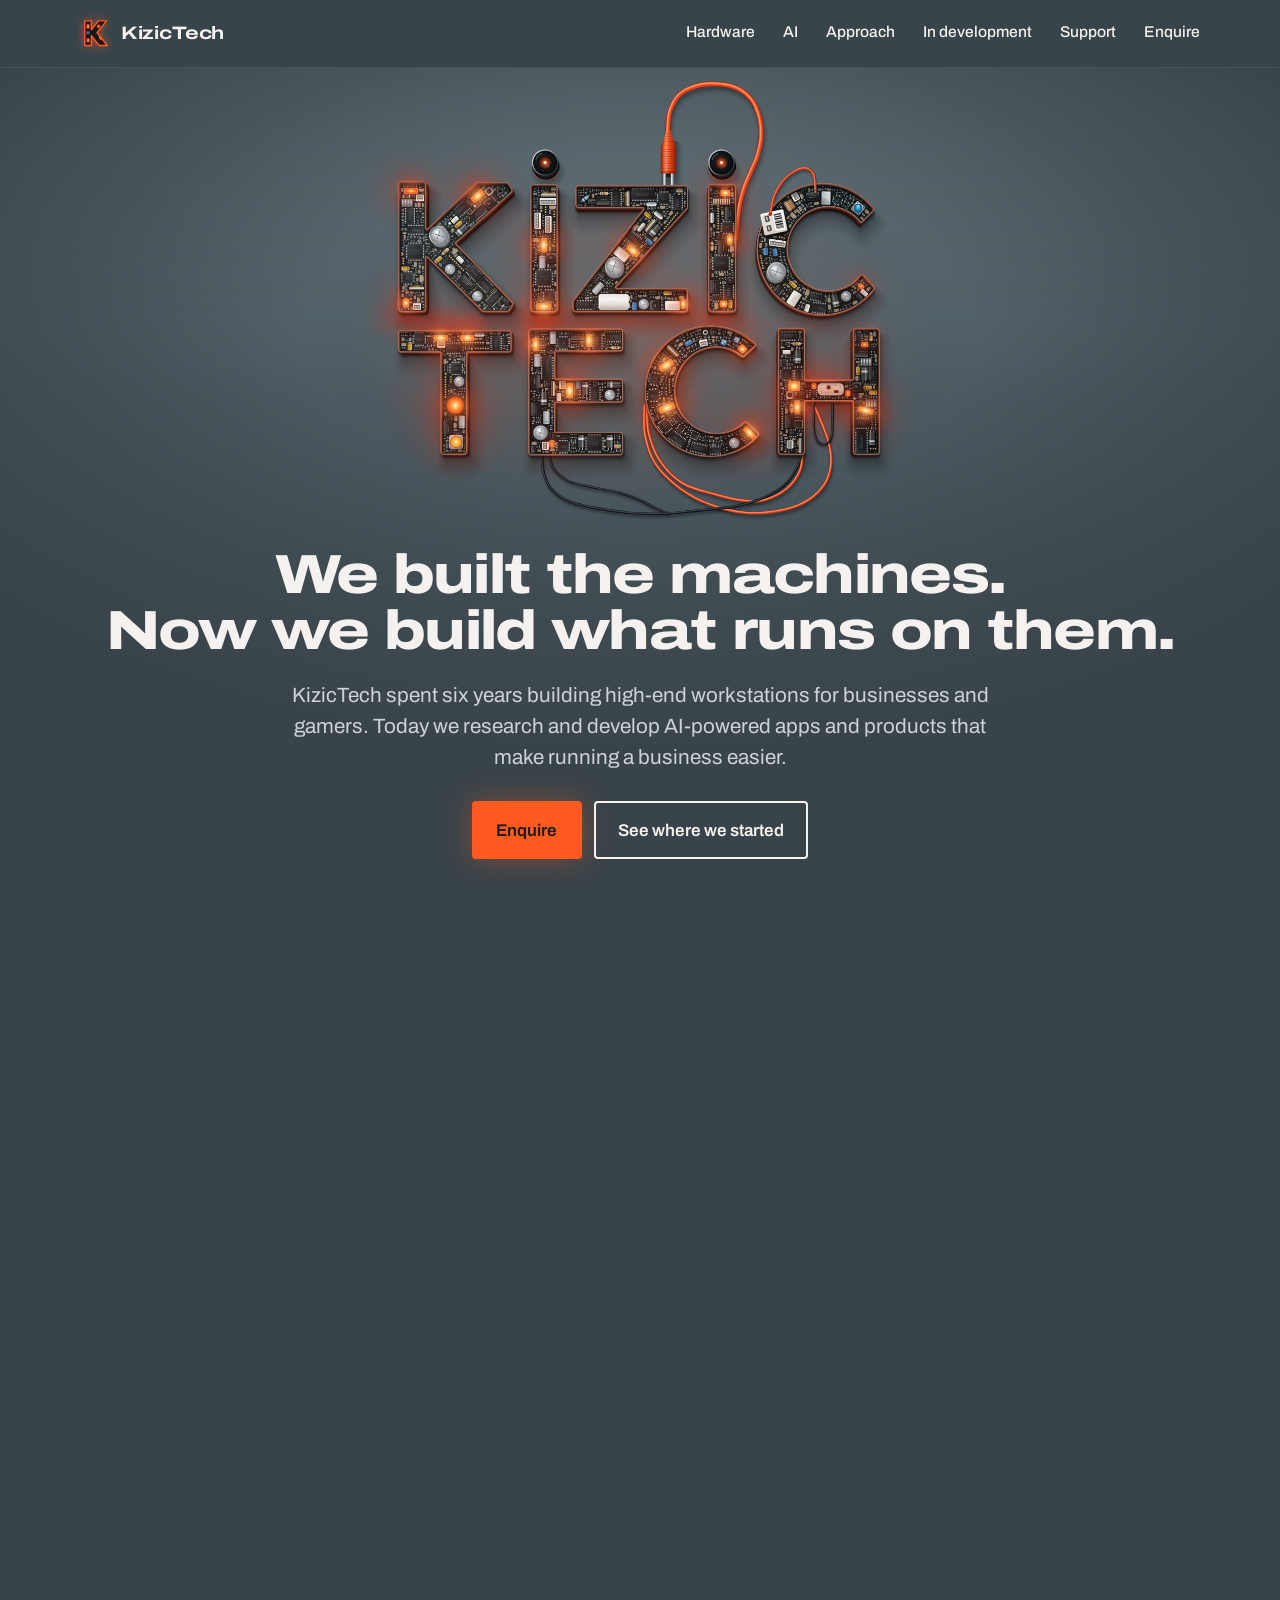
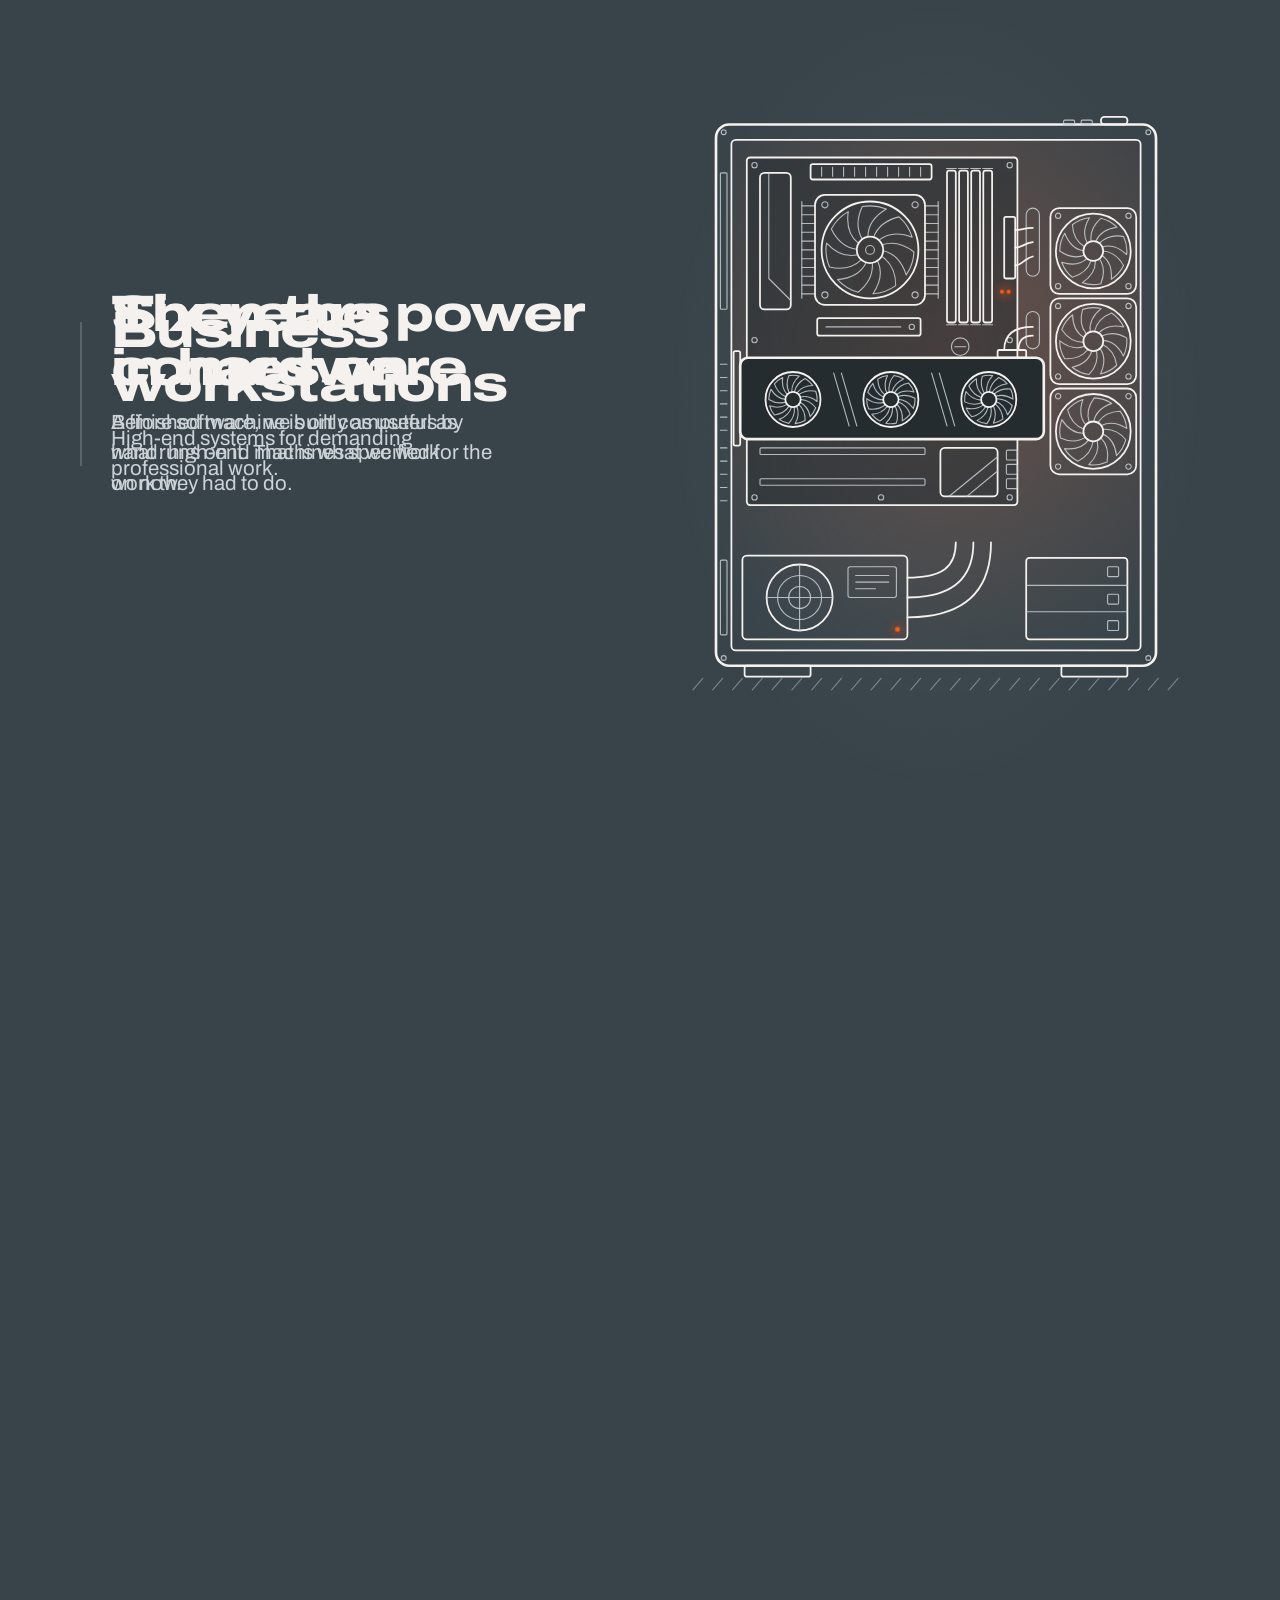
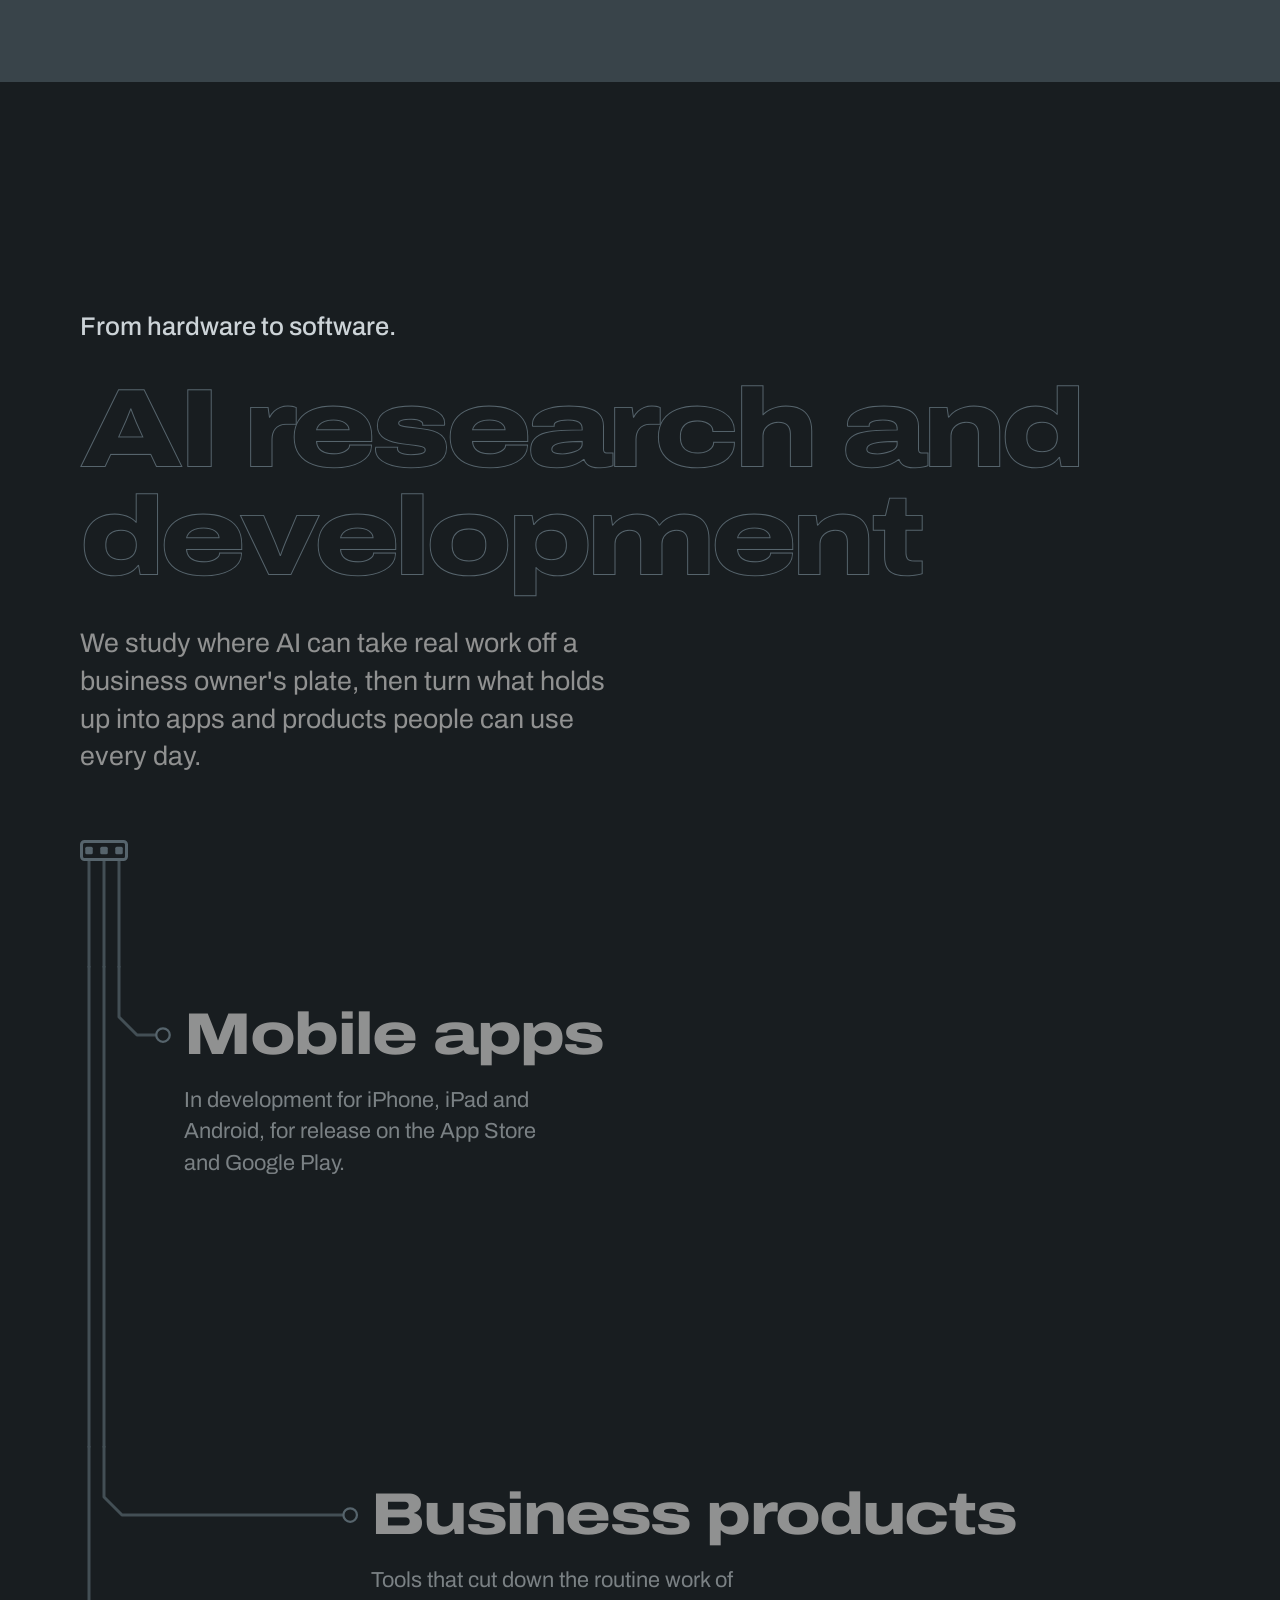
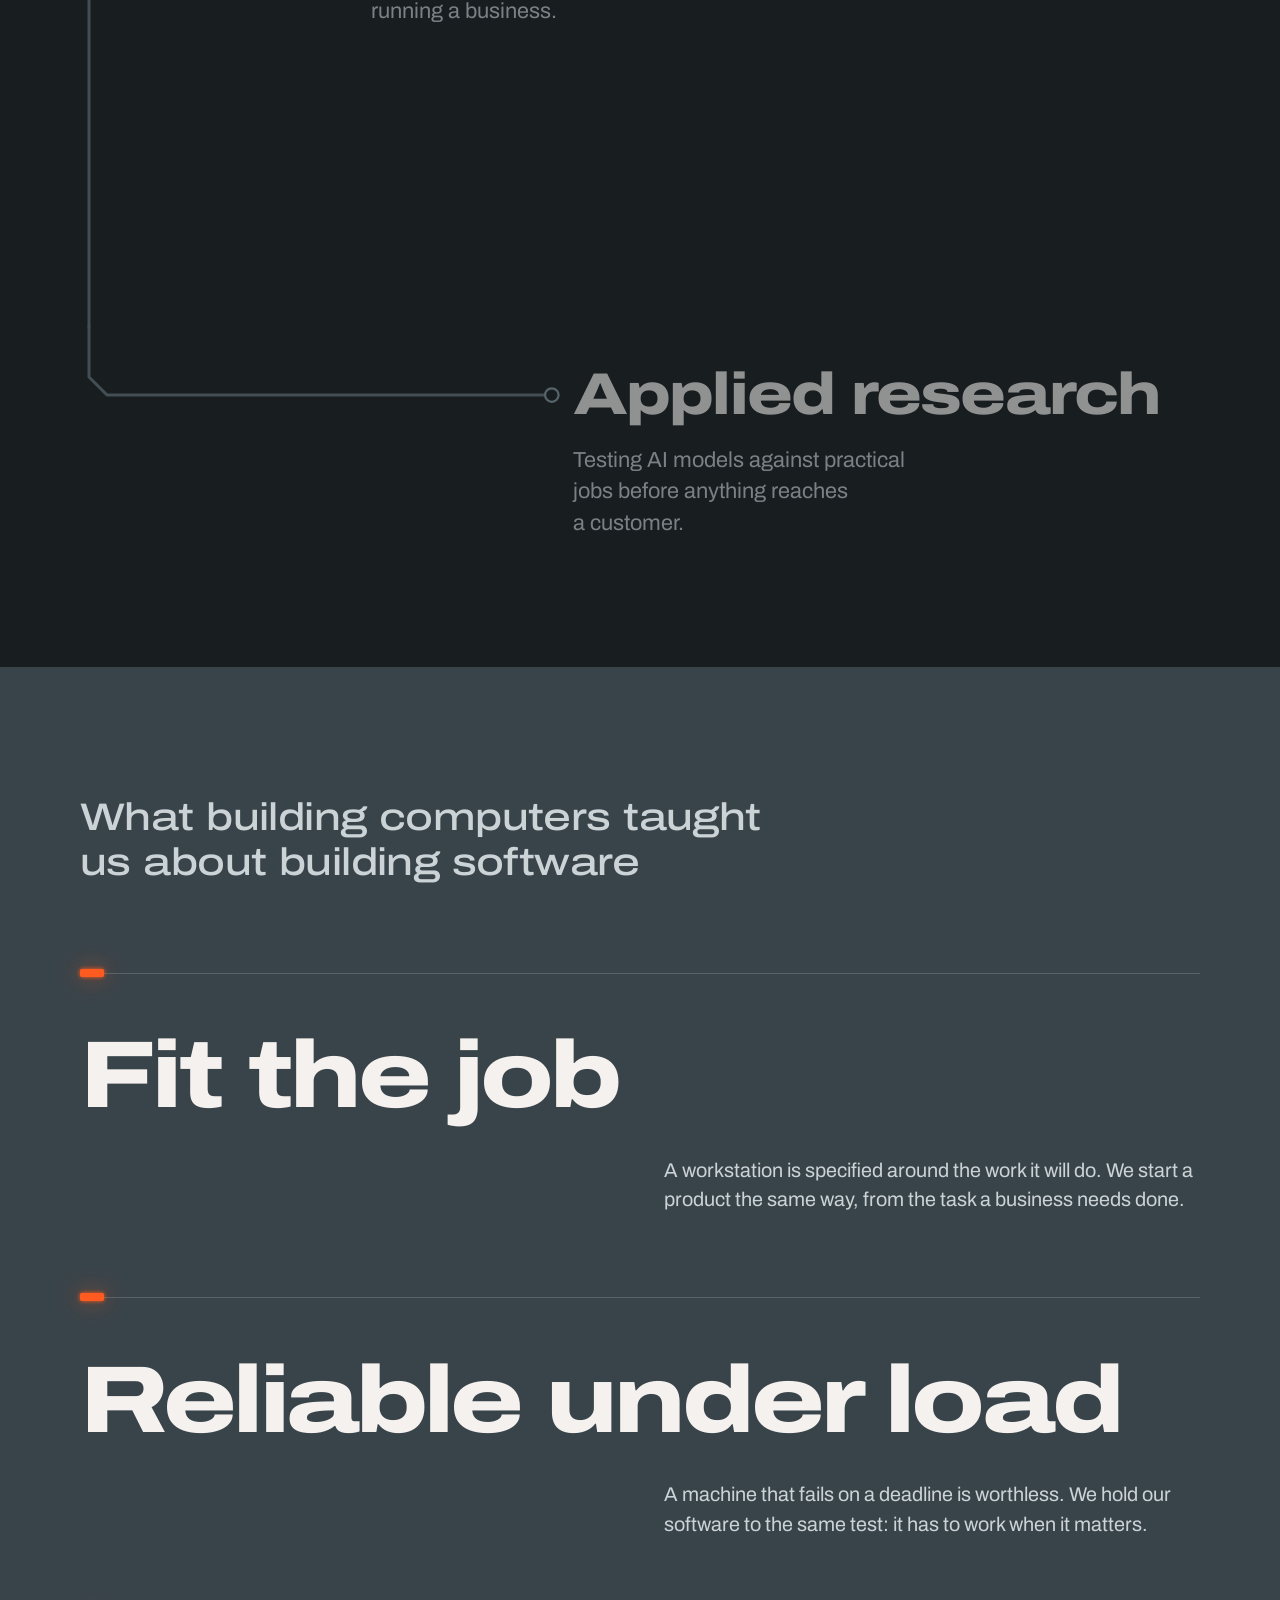
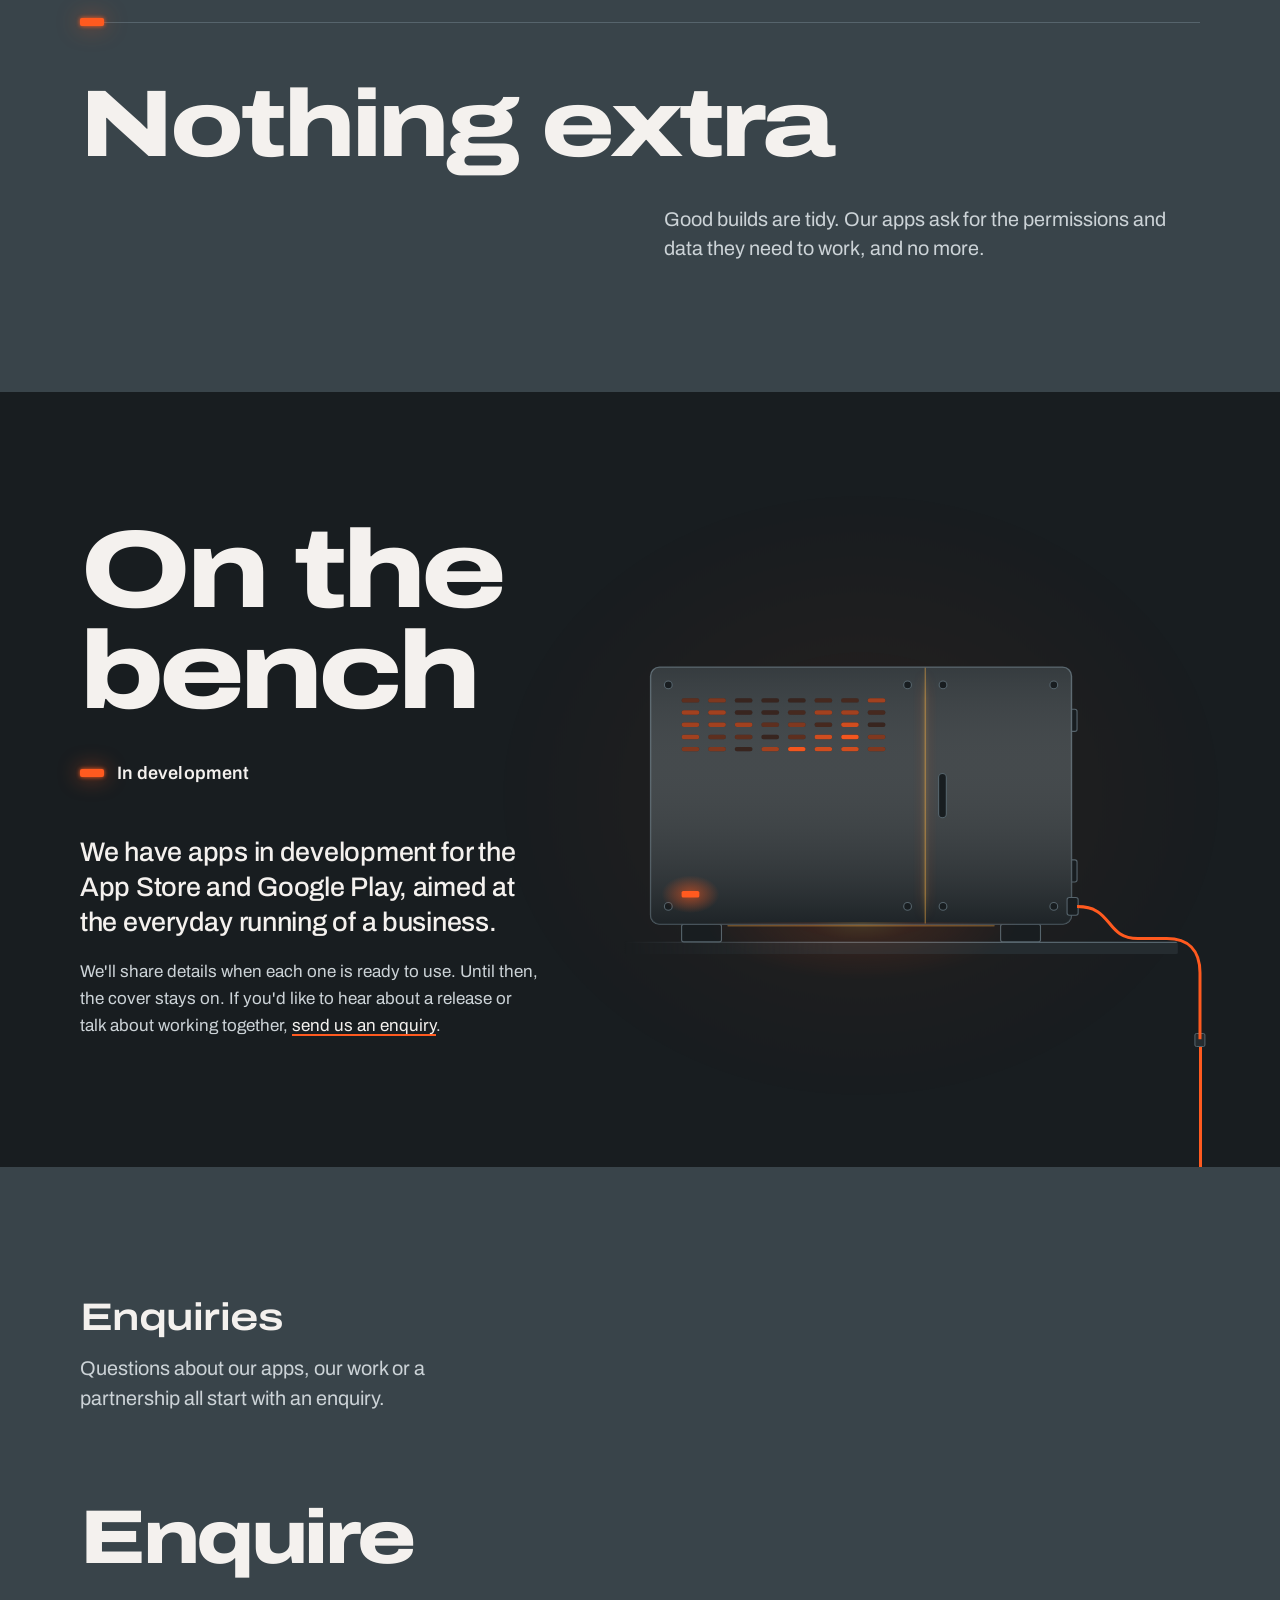
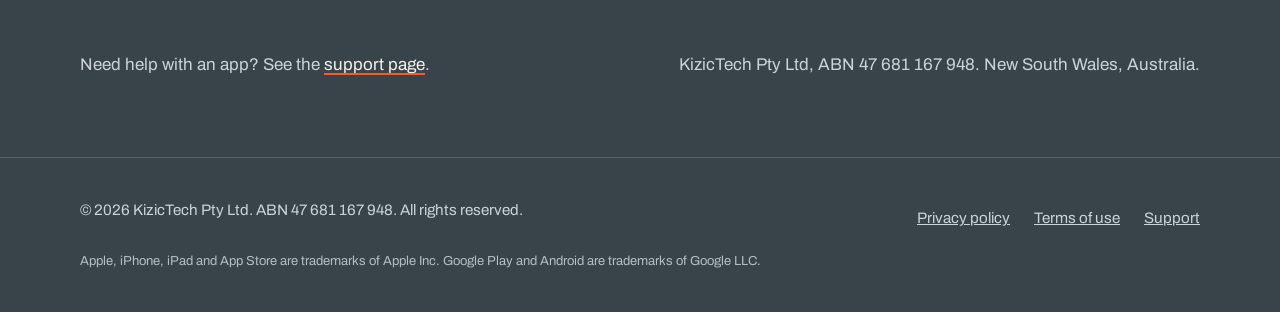
==== index.html @ 1ee54b05 "KizicTech website Home page, enquiry form, support, privacy and terms pages.  Co-Authored-By: Claude" ====
<!doctype html>
<html lang="en-AU">
<head>
  <meta charset="utf-8">
  <meta name="viewport" content="width=device-width, initial-scale=1">
  <title>KizicTech | AI apps and products for running a business</title>
  <meta name="description" content="KizicTech researches and develops AI-powered apps and products that make running a business easier, after six years building high-end workstations.">
  <meta name="theme-color" content="#39444a">
  <meta property="og:site_name" content="KizicTech">
  <meta property="og:title" content="KizicTech">
  <meta property="og:description" content="AI research and development for apps and products that make running a business easier.">
  <meta property="og:type" content="website">
  <meta property="og:locale" content="en_AU">
  <meta property="og:image" content="https://kizictech.com.au/assets/og-image.jpg">
  <meta property="og:image:width" content="1200">
  <meta property="og:image:height" content="630">
  <meta property="og:image:alt" content="The KizicTech logo, built from circuit boards lit with orange LEDs">
  <meta property="og:url" content="https://kizictech.com.au/">
  <meta name="twitter:card" content="summary_large_image">
  <link rel="canonical" href="https://kizictech.com.au/">
  <link rel="icon" href="favicon.ico" sizes="32x32">
  <link rel="icon" href="favicon.svg" type="image/svg+xml">
  <link rel="apple-touch-icon" href="apple-touch-icon.png">
  <script type="application/ld+json">{"@context":"https://schema.org","@type":"Organization","name":"KizicTech","legalName":"KizicTech Pty Ltd","address":{"@type":"PostalAddress","addressRegion":"NSW","addressCountry":"AU"},"url":"https://kizictech.com.au/","logo":"https://kizictech.com.au/assets/og-image.jpg","description":"AI research and development for apps and products that make running a business easier.","areaServed":"AU"}</script>
  <link rel="preconnect" href="https://fonts.googleapis.com">
  <link rel="preconnect" href="https://fonts.gstatic.com" crossorigin>
  <link href="https://fonts.googleapis.com/css2?family=Archivo:wdth,wght@62..125,100..900&display=swap" rel="stylesheet">
  <link rel="stylesheet" href="styles.css">
  <link rel="stylesheet" href="css/hero.css">
  <link rel="stylesheet" href="css/hardware.css">
  <link rel="stylesheet" href="css/software.css">
  <link rel="stylesheet" href="css/closing.css">
</head>
<body>
  <a class="skip" href="#main">Skip to content</a>

  <header class="site-header">
    <div class="wrap">
      <a class="brand" href="index.html" aria-label="KizicTech home">
        <svg viewBox="0 0 32 32" aria-hidden="true">
          <path d="M5 3h7v9.5L19.5 3H28L17.8 15.4 28.8 29h-8.6L12 18.6V29H5z" fill="#14181a" stroke="#ff5a1f" stroke-width="1.5" stroke-linejoin="round"/>
          <path d="M7 6.5h3v4.5H7zM7 21.5h3v4H7z" fill="#ff5a1f"/>
          <path d="M7.9 7.6h1.2v2.3H7.9zM7.9 22.5h1.2v2H7.9z" fill="#ffb347"/>
          <path d="M6.8 14h3.4v3.2H6.8z" fill="#56646c"/>
          <path d="m19.6 6.4 2.3 1.9-2.2 2.7-2.3-1.9zM19.5 20.6l2.3-1.8 2.2 2.8-2.3 1.8z" fill="#ff5a1f"/>
        </svg>
        KizicTech
      </a>
      <nav class="site-nav" aria-label="Main">
        <a href="#hardware">Hardware</a>
        <a href="#software">AI</a>
        <a href="#approach">Approach</a>
        <a href="#lab">In development</a>
        <a href="support.html">Support</a>
        <a href="enquire.html">Enquire</a>
      </nav>
    </div>
  </header>

  <main id="main">
    <section class="s-hero" id="top">
      <script>/* hide the hero before first paint so the power-up never flashes; js/hero.js takes over */
      (function(){try{var s=document.currentScript.parentElement;if(window.matchMedia&&window.requestAnimationFrame&&!matchMedia('(prefers-reduced-motion: reduce)').matches&&window.pageYOffset<40){s.classList.add('is-intro');s._introGuard=setTimeout(function(){s.classList.remove('is-intro')},6000)}}catch(e){}})();</script>
      <div class="s-hero__track">
        <div class="s-hero__stage">
          <div class="s-hero__inner">
            <div class="s-hero__sign" style="--s-hero-n:30">
              <span class="s-hero__wall" aria-hidden="true"></span>
              <!-- The logo, drawn in code as four stacked layers so the light can be switched without repainting the boards. -->
              <svg class="s-hero__layer s-hero__layer--base" viewBox="0 0 1320 990" focusable="false" aria-hidden="true"><defs><linearGradient id="kzg-pin" x1="0" y1="0" x2="0" y2="1"><stop offset="0" stop-color="#dde2e5"/><stop offset="0.16" stop-color="#9da6ab"/><stop offset="0.34" stop-color="#4b545a"/><stop offset="0.66" stop-color="#4b545a"/><stop offset="0.84" stop-color="#9da6ab"/><stop offset="1" stop-color="#dde2e5"/></linearGradient><linearGradient id="kzg-pinh" x1="0" y1="0" x2="1" y2="0"><stop offset="0" stop-color="#dde2e5"/><stop offset="0.16" stop-color="#9da6ab"/><stop offset="0.34" stop-color="#4b545a"/><stop offset="0.66" stop-color="#4b545a"/><stop offset="0.84" stop-color="#9da6ab"/><stop offset="1" stop-color="#dde2e5"/></linearGradient><linearGradient id="kzg-ic" x1="0" y1="0" x2="1" y2="1"><stop offset="0" stop-color="#343b40"/><stop offset="0.5" stop-color="#1e2225"/><stop offset="1" stop-color="#121517"/></linearGradient><linearGradient id="kzg-sil" x1="0" y1="0" x2="1" y2="1"><stop offset="0" stop-color="#fafbfb"/><stop offset="0.45" stop-color="#bcc5ca"/><stop offset="1" stop-color="#737e85"/></linearGradient><linearGradient id="kzg-met" x1="0" y1="0" x2="0" y2="1"><stop offset="0" stop-color="#8a949a"/><stop offset="0.3" stop-color="#f7f9fa"/><stop offset="0.55" stop-color="#b3bcc1"/><stop offset="1" stop-color="#59636a"/></linearGradient><linearGradient id="kzg-meth" x1="0" y1="0" x2="1" y2="0"><stop offset="0" stop-color="#7b858b"/><stop offset="0.32" stop-color="#f7f9fa"/><stop offset="0.6" stop-color="#aeb7bc"/><stop offset="1" stop-color="#525c62"/></linearGradient><linearGradient id="kzg-sheen" x1="150" y1="150" x2="1150" y2="800" gradientUnits="userSpaceOnUse"><stop offset="0" stop-color="#fff" stop-opacity="0.1"/><stop offset="0.45" stop-color="#fff" stop-opacity="0"/><stop offset="0.6" stop-color="#000" stop-opacity="0"/><stop offset="1" stop-color="#000" stop-opacity="0.2"/></linearGradient><linearGradient id="kzg-cap" x1="0" y1="0" x2="0" y2="1"><stop offset="0" stop-color="#b4bcc1"/><stop offset="0.5" stop-color="#7f898f"/><stop offset="1" stop-color="#4c555b"/></linearGradient><linearGradient id="kzg-wht" x1="0" y1="0" x2="0" y2="1"><stop offset="0" stop-color="#ffffff"/><stop offset="0.55" stop-color="#ebe7e1"/><stop offset="1" stop-color="#c4beb5"/></linearGradient><linearGradient id="kzg-gold" x1="0" y1="0" x2="1" y2="1"><stop offset="0" stop-color="#f6dc9a"/><stop offset="0.5" stop-color="#d1a650"/><stop offset="1" stop-color="#8a6a2a"/></linearGradient><linearGradient id="kzg-shade" x1="0" y1="0" x2="0" y2="1"><stop offset="0" stop-color="#fff" stop-opacity="0.3"/><stop offset="0.45" stop-color="#fff" stop-opacity="0"/><stop offset="0.55" stop-color="#000" stop-opacity="0"/><stop offset="1" stop-color="#000" stop-opacity="0.3"/></linearGradient><linearGradient id="kzg-cyl" x1="0" y1="0" x2="0" y2="1"><stop offset="0" stop-color="#000" stop-opacity="0.28"/><stop offset="0.3" stop-color="#fff" stop-opacity="0.42"/><stop offset="0.5" stop-color="#fff" stop-opacity="0"/><stop offset="1" stop-color="#000" stop-opacity="0.45"/></linearGradient><linearGradient id="kzg-cylh" x1="0" y1="0" x2="1" y2="0"><stop offset="0" stop-color="#000" stop-opacity="0.28"/><stop offset="0.3" stop-color="#fff" stop-opacity="0.42"/><stop offset="0.5" stop-color="#fff" stop-opacity="0"/><stop offset="1" stop-color="#000" stop-opacity="0.45"/></linearGradient><linearGradient id="kzg-canrim" x1="0" y1="0" x2="1" y2="1"><stop offset="0" stop-color="#ffffff"/><stop offset="0.5" stop-color="#98a2a8"/><stop offset="1" stop-color="#4d575e"/></linearGradient><radialGradient id="kzg-can" cx="0.5" cy="0.5" r="0.5" fx="0.36" fy="0.3"><stop offset="0" stop-color="#fbfcfc"/><stop offset="0.45" stop-color="#c9d0d4"/><stop offset="0.82" stop-color="#8f999f"/><stop offset="1" stop-color="#737e85"/></radialGradient><linearGradient id="kzg-lens" x1="0" y1="0" x2="0" y2="1"><stop offset="0" stop-color="#d08a55"/><stop offset="0.5" stop-color="#a85a2c"/><stop offset="1" stop-color="#74391a"/></linearGradient><radialGradient id="kzg-dome" cx="0.5" cy="0.5" r="0.5" fx="0.36" fy="0.32"><stop offset="0" stop-color="#c96a3f"/><stop offset="0.5" stop-color="#8a3a1c"/><stop offset="1" stop-color="#4a1a0c"/></radialGradient><radialGradient id="kzg-amber" cx="0.5" cy="0.5" r="0.5" fx="0.36" fy="0.32"><stop offset="0" stop-color="#f1c672"/><stop offset="0.6" stop-color="#c98a2c"/><stop offset="1" stop-color="#8a5712"/></radialGradient><radialGradient id="kzg-blue" cx="0.5" cy="0.5" r="0.5" fx="0.36" fy="0.32"><stop offset="0" stop-color="#b9f1ff"/><stop offset="0.45" stop-color="#35a6d8"/><stop offset="1" stop-color="#0f5a86"/></radialGradient><radialGradient id="kzg-btn" cx="0.5" cy="0.5" r="0.5" fx="0.36" fy="0.32"><stop offset="0" stop-color="#4b545b"/><stop offset="0.5" stop-color="#1c2023"/><stop offset="1" stop-color="#090b0c"/></radialGradient><radialGradient id="kzg-knob" cx="0.5" cy="0.5" r="0.5" fx="0.34" fy="0.28"><stop offset="0" stop-color="#4d575e"/><stop offset="0.42" stop-color="#1f2428"/><stop offset="1" stop-color="#090b0c"/></radialGradient><radialGradient id="kzg-dimple" cx="0.5" cy="0.5" r="0.5" fx="0.68" fy="0.74"><stop offset="0" stop-color="#343c42"/><stop offset="0.6" stop-color="#15191b"/><stop offset="1" stop-color="#08090a"/></radialGradient><linearGradient id="kzg-bezel" x1="0" y1="0" x2="1" y2="1"><stop offset="0" stop-color="#f3f5f6"/><stop offset="0.4" stop-color="#8d979d"/><stop offset="0.75" stop-color="#343b40"/><stop offset="1" stop-color="#1a1e21"/></linearGradient><linearGradient id="kzg-plug" x1="0" y1="0" x2="1" y2="0"><stop offset="0" stop-color="#9a2608"/><stop offset="0.14" stop-color="#e4411a"/><stop offset="0.33" stop-color="#ff8f62"/><stop offset="0.52" stop-color="#f04e1e"/><stop offset="0.84" stop-color="#c2330f"/><stop offset="1" stop-color="#8a2106"/></linearGradient><radialGradient id="kzg-halo" cx="0.5" cy="0.5" r="0.5"><stop offset="0" stop-color="#ff6424" stop-opacity="0.62"/><stop offset="0.22" stop-color="#ff4c18" stop-opacity="0.36"/><stop offset="0.55" stop-color="#f2340e" stop-opacity="0.13"/><stop offset="1" stop-color="#e82a08" stop-opacity="0"/></radialGradient><radialGradient id="kzg-bloom" cx="0.5" cy="0.5" r="0.5"><stop offset="0" stop-color="#fff0c2" stop-opacity="0.8"/><stop offset="0.4" stop-color="#ffc46a" stop-opacity="0.32"/><stop offset="1" stop-color="#ff8a2a" stop-opacity="0"/></radialGradient><radialGradient id="kzg-core" cx="0.5" cy="0.5" r="0.5"><stop offset="0" stop-color="#fffdf0"/><stop offset="0.3" stop-color="#ffe08a"/><stop offset="0.68" stop-color="#ffa23a"/><stop offset="1" stop-color="#ff6a1f"/></radialGradient><radialGradient id="kzg-core2" cx="0.5" cy="0.5" r="0.5"><stop offset="0" stop-color="#ffd98a"/><stop offset="0.5" stop-color="#ff9a3a"/><stop offset="1" stop-color="#f4551a"/></radialGradient><radialGradient id="kzg-domelit" cx="0.5" cy="0.5" r="0.5"><stop offset="0" stop-color="#fff8dc"/><stop offset="0.2" stop-color="#ffc95a"/><stop offset="0.55" stop-color="#ff6a1f"/><stop offset="1" stop-color="#d8380a"/></radialGradient><radialGradient id="kzg-amberlit" cx="0.5" cy="0.5" r="0.5"><stop offset="0" stop-color="#fff6cf"/><stop offset="0.4" stop-color="#ffc24d"/><stop offset="1" stop-color="#ff8a1f"/></radialGradient><linearGradient id="kzg-lift" x1="0" y1="190" x2="0" y2="745" gradientUnits="userSpaceOnUse"><stop offset="0" stop-color="#e8552c" stop-opacity="0"/><stop offset="0.38" stop-color="#e8552c" stop-opacity="0.05"/><stop offset="0.5" stop-color="#ea4420" stop-opacity="0.17"/><stop offset="0.62" stop-color="#e8552c" stop-opacity="0.05"/><stop offset="1" stop-color="#e8552c" stop-opacity="0"/></linearGradient><radialGradient id="kzg-spillr" cx="0.5" cy="0.5" r="0.5"><stop offset="0" stop-color="#ee1e08" stop-opacity="0.36"/><stop offset="0.35" stop-color="#e82008" stop-opacity="0.2"/><stop offset="0.7" stop-color="#dc2008" stop-opacity="0.06"/><stop offset="1" stop-color="#d41e08" stop-opacity="0"/></radialGradient><radialGradient id="kzg-spill" cx="0.5" cy="0.5" r="0.5"><stop offset="0" stop-color="#fa3410" stop-opacity="0.32"/><stop offset="0.3" stop-color="#f22e0c" stop-opacity="0.19"/><stop offset="0.65" stop-color="#e62a0a" stop-opacity="0.06"/><stop offset="1" stop-color="#dc2408" stop-opacity="0"/></radialGradient><radialGradient id="kzg-sh" cx="0.5" cy="0.5" r="0.5"><stop offset="0" stop-color="#06090b" stop-opacity="0.6"/><stop offset="0.45" stop-color="#06090b" stop-opacity="0.32"/><stop offset="1" stop-color="#06090b" stop-opacity="0"/></radialGradient><g id="kz-ic8"><g transform="scale(1.4)"><rect x="-6.35" y="-4.45" width="12.7" height="8.9" rx="1.2" fill="#000" opacity="0.45"/><path d="M-4.55 -5.5h1.3V5.5h-1.3zM-1.95 -5.5h1.3V5.5h-1.3zM0.65 -5.5h1.3V5.5h-1.3zM3.25 -5.5h1.3V5.5h-1.3z" fill="url(#kzg-pin)"/><rect x="-5.7" y="-3.8" width="11.4" height="7.6" rx="0.9" fill="url(#kzg-ic)"/><rect x="-4.95" y="-3.05" width="9.9" height="6.1" rx="0.5" fill="none" stroke="#4a535a" stroke-width=".35" opacity=".85"/><circle cx="-3.6" cy="1.7" r="0.75" fill="#0a0c0d"/><circle cx="-3.6" cy="1.7" r="0.75" fill="none" stroke="#565f66" stroke-width=".25"/><path d="M-3.19 -1.07h2v.55h-2zM-0.09 -1.07h2v.55h-2zM-3.19 0.53h0.9v.55h-0.9zM-1.69 0.53h1.4v.55h-1.4zM0.81 0.53h0.9v.55h-0.9z" fill="#77828a" opacity="0.62"/></g></g><g id="kz-ic14"><g transform="scale(1.4)"><rect x="-9.2" y="-4.95" width="18.4" height="9.9" rx="1.2" fill="#000" opacity="0.45"/><path d="M-7.47 -6h1.15V6h-1.15zM-5.17 -6h1.15V6h-1.15zM-2.87 -6h1.15V6h-1.15zM-0.57 -6h1.15V6h-1.15zM1.73 -6h1.15V6h-1.15zM4.02 -6h1.15V6h-1.15zM6.33 -6h1.15V6h-1.15z" fill="url(#kzg-pin)"/><rect x="-8.55" y="-4.3" width="17.1" height="8.6" rx="0.9" fill="url(#kzg-ic)"/><rect x="-7.8" y="-3.55" width="15.6" height="7.1" rx="0.5" fill="none" stroke="#4a535a" stroke-width=".35" opacity=".85"/><circle cx="-6.45" cy="2.2" r="0.75" fill="#0a0c0d"/><circle cx="-6.45" cy="2.2" r="0.75" fill="none" stroke="#565f66" stroke-width=".25"/><path d="M-4.79 -1.17h2v.55h-2zM-2.19 -1.17h1.4v.55h-1.4zM-0.19 -1.17h0.9v.55h-0.9zM1.81 -1.17h1.4v.55h-1.4zM-4.79 0.63h2.6v.55h-2.6zM-1.59 0.63h1.4v.55h-1.4zM0.41 0.63h1.4v.55h-1.4zM2.41 0.63h1.4v.55h-1.4z" fill="#77828a" opacity="0.62"/></g></g><g id="kz-ic16"><g transform="scale(1.4)"><rect x="-11.15" y="-6.9" width="22.3" height="13.8" rx="1.2" fill="#000" opacity="0.45"/><path d="M-9.38 -7.95h1.25V7.95h-1.25zM-6.88 -7.95h1.25V7.95h-1.25zM-4.38 -7.95h1.25V7.95h-1.25zM-1.88 -7.95h1.25V7.95h-1.25zM0.62 -7.95h1.25V7.95h-1.25zM3.12 -7.95h1.25V7.95h-1.25zM5.62 -7.95h1.25V7.95h-1.25zM8.12 -7.95h1.25V7.95h-1.25z" fill="url(#kzg-pin)"/><rect x="-10.5" y="-6.25" width="21" height="12.5" rx="0.9" fill="url(#kzg-ic)"/><rect x="-9.75" y="-5.5" width="19.5" height="11" rx="0.5" fill="none" stroke="#4a535a" stroke-width=".35" opacity=".85"/><circle cx="-8.4" cy="4.15" r="0.75" fill="#0a0c0d"/><circle cx="-8.4" cy="4.15" r="0.75" fill="none" stroke="#565f66" stroke-width=".25"/><path d="M-5.88 -1.67h2.6v.55h-2.6zM-2.68 -1.67h1.4v.55h-1.4zM-0.68 -1.67h0.9v.55h-0.9zM0.82 -1.67h1.4v.55h-1.4zM2.82 -1.67h1.4v.55h-1.4zM-5.88 -0.27h1.4v.55h-1.4zM-3.38 -0.27h1.4v.55h-1.4zM-1.38 -0.27h1.4v.55h-1.4zM0.62 -0.27h2v.55h-2zM3.22 -0.27h2v.55h-2zM-5.88 1.13h1.4v.55h-1.4zM-3.88 1.13h2v.55h-2zM-1.28 1.13h2v.55h-2zM1.32 1.13h0.9v.55h-0.9zM3.32 1.13h2v.55h-2z" fill="#77828a" opacity="0.62"/></g></g><g id="kz-ic20"><g transform="scale(1.4)"><rect x="-12.65" y="-6.15" width="25.3" height="12.3" rx="1.2" fill="#000" opacity="0.45"/><path d="M-10.92 -7.2h1.15V7.2h-1.15zM-8.62 -7.2h1.15V7.2h-1.15zM-6.33 -7.2h1.15V7.2h-1.15zM-4.03 -7.2h1.15V7.2h-1.15zM-1.73 -7.2h1.15V7.2h-1.15zM0.57 -7.2h1.15V7.2h-1.15zM2.87 -7.2h1.15V7.2h-1.15zM5.17 -7.2h1.15V7.2h-1.15zM7.47 -7.2h1.15V7.2h-1.15zM9.77 -7.2h1.15V7.2h-1.15z" fill="url(#kzg-pin)"/><rect x="-12" y="-5.5" width="24" height="11" rx="0.9" fill="url(#kzg-ic)"/><rect x="-11.25" y="-4.75" width="22.5" height="9.5" rx="0.5" fill="none" stroke="#4a535a" stroke-width=".35" opacity=".85"/><circle cx="-9.9" cy="3.4" r="0.75" fill="#0a0c0d"/><circle cx="-9.9" cy="3.4" r="0.75" fill="none" stroke="#565f66" stroke-width=".25"/><path d="M-6.72 -1.67h2v.55h-2zM-4.12 -1.67h2v.55h-2zM-1.52 -1.67h2v.55h-2zM1.08 -1.67h2.6v.55h-2.6zM4.28 -1.67h1.4v.55h-1.4zM-6.72 -0.27h2v.55h-2zM-4.12 -0.27h2v.55h-2zM-1.52 -0.27h0.9v.55h-0.9zM0.48 -0.27h2.6v.55h-2.6zM3.68 -0.27h2.6v.55h-2.6zM-6.72 1.13h0.9v.55h-0.9zM-5.22 1.13h0.9v.55h-0.9zM-3.22 1.13h1.4v.55h-1.4zM-0.72 1.13h1.4v.55h-1.4zM1.28 1.13h1.4v.55h-1.4zM3.28 1.13h2v.55h-2z" fill="#77828a" opacity="0.62"/></g></g><g id="kz-ic28"><g transform="scale(1.4)"><rect x="-17.25" y="-7.9" width="34.5" height="15.8" rx="1.2" fill="#000" opacity="0.45"/><path d="M-15.52 -8.95h1.15V8.95h-1.15zM-13.22 -8.95h1.15V8.95h-1.15zM-10.92 -8.95h1.15V8.95h-1.15zM-8.62 -8.95h1.15V8.95h-1.15zM-6.32 -8.95h1.15V8.95h-1.15zM-4.02 -8.95h1.15V8.95h-1.15zM-1.72 -8.95h1.15V8.95h-1.15zM0.58 -8.95h1.15V8.95h-1.15zM2.87 -8.95h1.15V8.95h-1.15zM5.17 -8.95h1.15V8.95h-1.15zM7.48 -8.95h1.15V8.95h-1.15zM9.78 -8.95h1.15V8.95h-1.15zM12.07 -8.95h1.15V8.95h-1.15zM14.38 -8.95h1.15V8.95h-1.15z" fill="url(#kzg-pin)"/><rect x="-16.6" y="-7.25" width="33.2" height="14.5" rx="0.9" fill="url(#kzg-ic)"/><rect x="-15.85" y="-6.5" width="31.7" height="13" rx="0.5" fill="none" stroke="#4a535a" stroke-width=".35" opacity=".85"/><circle cx="-14.5" cy="5.15" r="0.75" fill="#0a0c0d"/><circle cx="-14.5" cy="5.15" r="0.75" fill="none" stroke="#565f66" stroke-width=".25"/><path d="M-9.3 -1.67h2v.55h-2zM-6.2 -1.67h2v.55h-2zM-3.6 -1.67h0.9v.55h-0.9zM-1.6 -1.67h2v.55h-2zM1 -1.67h0.9v.55h-0.9zM2.5 -1.67h0.9v.55h-0.9zM4 -1.67h2v.55h-2zM7.1 -1.67h2v.55h-2zM-9.3 -0.27h2v.55h-2zM-6.7 -0.27h0.9v.55h-0.9zM-5.2 -0.27h2v.55h-2zM-2.6 -0.27h1.4v.55h-1.4zM-0.6 -0.27h1.4v.55h-1.4zM1.9 -0.27h2v.55h-2zM4.5 -0.27h1.4v.55h-1.4zM7 -0.27h0.9v.55h-0.9zM-9.3 1.13h2.6v.55h-2.6zM-6.1 1.13h1.4v.55h-1.4zM-3.6 1.13h2v.55h-2zM-1 1.13h2.6v.55h-2.6zM2.7 1.13h2.6v.55h-2.6zM5.9 1.13h0.9v.55h-0.9zM7.9 1.13h0.9v.55h-0.9z" fill="#77828a" opacity="0.62"/></g></g><g id="kz-ic6"><g transform="scale(1.4)"><rect x="-4.75" y="-3.35" width="9.5" height="6.7" rx="1.2" fill="#000" opacity="0.45"/><path d="M-3 -4.4h1.2V4.4h-1.2zM-0.6 -4.4h1.2V4.4h-1.2zM1.8 -4.4h1.2V4.4h-1.2z" fill="url(#kzg-pin)"/><rect x="-4.1" y="-2.7" width="8.2" height="5.4" rx="0.9" fill="url(#kzg-ic)"/><rect x="-3.35" y="-1.95" width="6.7" height="3.9" rx="0.5" fill="none" stroke="#4a535a" stroke-width=".35" opacity=".85"/><circle cx="-2" cy="0.6" r="0.75" fill="#0a0c0d"/><circle cx="-2" cy="0.6" r="0.75" fill="none" stroke="#565f66" stroke-width=".25"/><path d="M-2.3 -0.84h2v.55h-2zM0.3 -0.84h1.4v.55h-1.4zM-2.3 0.3h1.4v.55h-1.4z" fill="#77828a" opacity="0.62"/></g></g><g id="kz-qfp12"><g transform="scale(1.4)"><rect x="-15.15" y="-15.15" width="30.3" height="30.3" rx="1.2" fill="#000" opacity="0.45"/><path d="M-12.65 -16.2h1.1V16.2h-1.1zM-10.45 -16.2h1.1V16.2h-1.1zM-8.25 -16.2h1.1V16.2h-1.1zM-6.05 -16.2h1.1V16.2h-1.1zM-3.85 -16.2h1.1V16.2h-1.1zM-1.65 -16.2h1.1V16.2h-1.1zM0.55 -16.2h1.1V16.2h-1.1zM2.75 -16.2h1.1V16.2h-1.1zM4.95 -16.2h1.1V16.2h-1.1zM7.15 -16.2h1.1V16.2h-1.1zM9.35 -16.2h1.1V16.2h-1.1zM11.55 -16.2h1.1V16.2h-1.1z" fill="url(#kzg-pin)"/><path d="M-16.2 -12.65v1.1H16.2v-1.1zM-16.2 -10.45v1.1H16.2v-1.1zM-16.2 -8.25v1.1H16.2v-1.1zM-16.2 -6.05v1.1H16.2v-1.1zM-16.2 -3.85v1.1H16.2v-1.1zM-16.2 -1.65v1.1H16.2v-1.1zM-16.2 0.55v1.1H16.2v-1.1zM-16.2 2.75v1.1H16.2v-1.1zM-16.2 4.95v1.1H16.2v-1.1zM-16.2 7.15v1.1H16.2v-1.1zM-16.2 9.35v1.1H16.2v-1.1zM-16.2 11.55v1.1H16.2v-1.1z" fill="url(#kzg-pinh)"/><rect x="-14.5" y="-14.5" width="29" height="29" rx="1" fill="url(#kzg-ic)"/><rect x="-13.6" y="-13.6" width="27.2" height="27.2" rx="0.6" fill="none" stroke="#4a535a" stroke-width=".4" opacity=".85"/><circle cx="-11.9" cy="11.9" r="0.9" fill="#0a0c0d"/><circle cx="-11.9" cy="11.9" r="0.9" fill="none" stroke="#565f66" stroke-width=".25"/><path d="M-7.98 -3.17h0.9v.55h-0.9zM-6.48 -3.17h2.6v.55h-2.6zM-3.28 -3.17h1.4v.55h-1.4zM-1.28 -3.17h2.6v.55h-2.6zM1.92 -3.17h1.4v.55h-1.4zM3.92 -3.17h1.4v.55h-1.4zM-7.98 -0.27h2.6v.55h-2.6zM-4.28 -0.27h2v.55h-2zM-1.68 -0.27h2v.55h-2zM0.92 -0.27h2.6v.55h-2.6zM4.12 -0.27h1.4v.55h-1.4zM-7.98 2.63h1.4v.55h-1.4zM-5.48 2.63h2.6v.55h-2.6zM-2.28 2.63h1.4v.55h-1.4zM-0.28 2.63h2.6v.55h-2.6zM2.92 2.63h2v.55h-2zM5.52 2.63h2v.55h-2z" fill="#77828a" opacity="0.62"/></g></g><g id="kz-qfp9"><g transform="scale(1.4)"><rect x="-11.85" y="-11.85" width="23.7" height="23.7" rx="1.2" fill="#000" opacity="0.45"/><path d="M-9.35 -12.9h1.1V12.9h-1.1zM-7.15 -12.9h1.1V12.9h-1.1zM-4.95 -12.9h1.1V12.9h-1.1zM-2.75 -12.9h1.1V12.9h-1.1zM-0.55 -12.9h1.1V12.9h-1.1zM1.65 -12.9h1.1V12.9h-1.1zM3.85 -12.9h1.1V12.9h-1.1zM6.05 -12.9h1.1V12.9h-1.1zM8.25 -12.9h1.1V12.9h-1.1z" fill="url(#kzg-pin)"/><path d="M-12.9 -9.35v1.1H12.9v-1.1zM-12.9 -7.15v1.1H12.9v-1.1zM-12.9 -4.95v1.1H12.9v-1.1zM-12.9 -2.75v1.1H12.9v-1.1zM-12.9 -0.55v1.1H12.9v-1.1zM-12.9 1.65v1.1H12.9v-1.1zM-12.9 3.85v1.1H12.9v-1.1zM-12.9 6.05v1.1H12.9v-1.1zM-12.9 8.25v1.1H12.9v-1.1z" fill="url(#kzg-pinh)"/><rect x="-11.2" y="-11.2" width="22.4" height="22.4" rx="1" fill="url(#kzg-ic)"/><rect x="-10.3" y="-10.3" width="20.6" height="20.6" rx="0.6" fill="none" stroke="#4a535a" stroke-width=".4" opacity=".85"/><circle cx="-8.6" cy="8.6" r="0.9" fill="#0a0c0d"/><circle cx="-8.6" cy="8.6" r="0.9" fill="none" stroke="#565f66" stroke-width=".25"/><path d="M-6.16 -2.51h0.9v.55h-0.9zM-4.66 -2.51h2v.55h-2zM-1.56 -2.51h2v.55h-2zM1.04 -2.51h2v.55h-2zM4.14 -2.51h2v.55h-2zM-6.16 -0.27h1.4v.55h-1.4zM-3.66 -0.27h0.9v.55h-0.9zM-2.16 -0.27h2v.55h-2zM0.44 -0.27h2v.55h-2zM3.04 -0.27h2v.55h-2zM-6.16 1.97h2v.55h-2zM-3.56 1.97h2v.55h-2zM-0.46 1.97h2v.55h-2zM2.64 1.97h2.6v.55h-2.6z" fill="#77828a" opacity="0.62"/></g></g><g id="kz-qfp6"><g transform="scale(1.4)"><rect x="-8.55" y="-8.55" width="17.1" height="17.1" rx="1.2" fill="#000" opacity="0.45"/><path d="M-6.05 -9.6h1.1V9.6h-1.1zM-3.85 -9.6h1.1V9.6h-1.1zM-1.65 -9.6h1.1V9.6h-1.1zM0.55 -9.6h1.1V9.6h-1.1zM2.75 -9.6h1.1V9.6h-1.1zM4.95 -9.6h1.1V9.6h-1.1z" fill="url(#kzg-pin)"/><path d="M-9.6 -6.05v1.1H9.6v-1.1zM-9.6 -3.85v1.1H9.6v-1.1zM-9.6 -1.65v1.1H9.6v-1.1zM-9.6 0.55v1.1H9.6v-1.1zM-9.6 2.75v1.1H9.6v-1.1zM-9.6 4.95v1.1H9.6v-1.1z" fill="url(#kzg-pinh)"/><rect x="-7.9" y="-7.9" width="15.8" height="15.8" rx="1" fill="url(#kzg-ic)"/><rect x="-7" y="-7" width="14" height="14" rx="0.6" fill="none" stroke="#4a535a" stroke-width=".4" opacity=".85"/><circle cx="-5.3" cy="5.3" r="0.9" fill="#0a0c0d"/><circle cx="-5.3" cy="5.3" r="0.9" fill="none" stroke="#565f66" stroke-width=".25"/><path d="M-4.35 -1.85h1.4v.55h-1.4zM-1.85 -1.85h2.6v.55h-2.6zM1.35 -1.85h2v.55h-2zM-4.35 -0.27h1.4v.55h-1.4zM-1.85 -0.27h1.4v.55h-1.4zM0.15 -0.27h2v.55h-2zM-4.35 1.31h0.9v.55h-0.9zM-2.35 1.31h2.6v.55h-2.6zM0.85 1.31h2.6v.55h-2.6z" fill="#77828a" opacity="0.62"/></g></g><g id="kz-qfp4"><g transform="scale(1.4)"><rect x="-6.15" y="-6.15" width="12.3" height="12.3" rx="1.2" fill="#000" opacity="0.45"/><path d="M-3.68 -7.2h1.05V7.2h-1.05zM-1.57 -7.2h1.05V7.2h-1.05zM0.52 -7.2h1.05V7.2h-1.05zM2.63 -7.2h1.05V7.2h-1.05z" fill="url(#kzg-pin)"/><path d="M-7.2 -3.68v1.05H7.2v-1.05zM-7.2 -1.57v1.05H7.2v-1.05zM-7.2 0.52v1.05H7.2v-1.05zM-7.2 2.63v1.05H7.2v-1.05z" fill="url(#kzg-pinh)"/><rect x="-5.5" y="-5.5" width="11" height="11" rx="1" fill="url(#kzg-ic)"/><rect x="-4.6" y="-4.6" width="9.2" height="9.2" rx="0.6" fill="none" stroke="#4a535a" stroke-width=".4" opacity=".85"/><circle cx="-2.9" cy="2.9" r="0.9" fill="#0a0c0d"/><circle cx="-2.9" cy="2.9" r="0.9" fill="none" stroke="#565f66" stroke-width=".25"/><path d="M-3.03 -1.37h2v.55h-2zM0.07 -1.37h0.9v.55h-0.9zM1.57 -1.37h1.4v.55h-1.4zM-3.03 -0.27h2.6v.55h-2.6zM0.67 -0.27h1.4v.55h-1.4zM-3.03 0.83h1.4v.55h-1.4zM-0.53 0.83h0.9v.55h-0.9zM0.97 0.83h1.4v.55h-1.4z" fill="#77828a" opacity="0.62"/></g></g><g id="kz-qfn"><g transform="scale(1.4)"><rect x="-6.4" y="-6.4" width="12.8" height="12.8" rx="1" fill="#000" opacity="0.45"/><rect x="-5.75" y="-5.75" width="11.5" height="11.5" rx="0.6" fill="#8f999f"/><path d="M-4.6 -5.75h0.9V5.75h-0.9zM-2.5 -5.75h0.9V5.75h-0.9zM-0.4 -5.75h0.9V5.75h-0.9zM1.7 -5.75h0.9V5.75h-0.9zM3.8 -5.75h0.9V5.75h-0.9zM-5.75 -4.6v0.9H5.75v-0.9zM-5.75 -2.5v0.9H5.75v-0.9zM-5.75 -0.4v0.9H5.75v-0.9zM-5.75 1.7v0.9H5.75v-0.9zM-5.75 3.8v0.9H5.75v-0.9z" fill="#dfe4e7"/><rect x="-5.1" y="-5.1" width="10.2" height="10.2" rx="0.5" fill="url(#kzg-ic)"/><circle cx="-3.35" cy="3.35" r="0.7" fill="#0a0c0d"/><path d="M-2.88 -1.02h0.9v.55h-0.9zM-1.38 -1.02h0.9v.55h-0.9zM0.12 -1.02h1.4v.55h-1.4zM-2.88 0.48h1.4v.55h-1.4zM-0.38 0.48h0.9v.55h-0.9z" fill="#77828a" opacity="0.62"/></g></g><g id="kz-r08"><g transform="scale(1.4)"><rect x="-4.2" y="-2.5" width="8.4" height="5" rx="0.7" fill="#000" opacity="0.4"/><rect x="-3.7" y="-2" width="7.4" height="4" rx="0.5" fill="url(#kzg-cap)"/><rect x="-1.92" y="-2" width="3.85" height="4" fill="#15181a"/><rect x="-1.92" y="-1.76" width="3.85" height="1.12" fill="#fff" opacity=".14"/><path d="M-1.42 -0.27h2v.55h-2z" fill="#aab3b8" opacity="0.7"/></g></g><g id="kz-r06"><g transform="scale(1.4)"><rect x="-3.2" y="-2" width="6.4" height="4" rx="0.7" fill="#000" opacity="0.4"/><rect x="-2.7" y="-1.5" width="5.4" height="3" rx="0.5" fill="url(#kzg-cap)"/><rect x="-1.4" y="-1.5" width="2.81" height="3" fill="#15181a"/><rect x="-1.4" y="-1.32" width="2.81" height="0.84" fill="#fff" opacity=".14"/></g></g><g id="kz-r04"><g transform="scale(1.4)"><rect x="-2.3" y="-1.55" width="4.6" height="3.1" rx="0.7" fill="#000" opacity="0.4"/><rect x="-1.8" y="-1.05" width="3.6" height="2.1" rx="0.5" fill="url(#kzg-cap)"/><rect x="-0.94" y="-1.05" width="1.87" height="2.1" fill="#15181a"/><rect x="-0.94" y="-0.92" width="1.87" height="0.59" fill="#fff" opacity=".14"/></g></g><g id="kz-c08"><g transform="scale(1.4)"><rect x="-4.2" y="-2.6" width="8.4" height="5.2" rx="0.7" fill="#000" opacity="0.4"/><rect x="-3.7" y="-2.1" width="7.4" height="4.2" rx="0.5" fill="url(#kzg-cap)"/><rect x="-1.92" y="-2.1" width="3.85" height="4.2" fill="#a5835c"/><rect x="-1.92" y="-1.85" width="3.85" height="1.18" fill="#fff" opacity=".14"/></g></g><g id="kz-c06"><g transform="scale(1.4)"><rect x="-3.2" y="-2.05" width="6.4" height="4.1" rx="0.7" fill="#000" opacity="0.4"/><rect x="-2.7" y="-1.55" width="5.4" height="3.1" rx="0.5" fill="url(#kzg-cap)"/><rect x="-1.4" y="-1.55" width="2.81" height="3.1" fill="#977450"/><rect x="-1.4" y="-1.36" width="2.81" height="0.87" fill="#fff" opacity=".14"/></g></g><g id="kz-c04"><g transform="scale(1.4)"><rect x="-2.3" y="-1.55" width="4.6" height="3.1" rx="0.7" fill="#000" opacity="0.4"/><rect x="-1.8" y="-1.05" width="3.6" height="2.1" rx="0.5" fill="url(#kzg-cap)"/><rect x="-0.94" y="-1.05" width="1.87" height="2.1" fill="#b08c62"/><rect x="-0.94" y="-0.92" width="1.87" height="0.59" fill="#fff" opacity=".14"/></g></g><g id="kz-c06g"><g transform="scale(1.4)"><rect x="-3.2" y="-2.05" width="6.4" height="4.1" rx="0.7" fill="#000" opacity="0.4"/><rect x="-2.7" y="-1.55" width="5.4" height="3.1" rx="0.5" fill="url(#kzg-cap)"/><rect x="-1.4" y="-1.55" width="2.81" height="3.1" fill="#59636a"/><rect x="-1.4" y="-1.36" width="2.81" height="0.87" fill="#fff" opacity=".14"/></g></g><g id="kz-c12"><g transform="scale(1.4)"><rect x="-5.5" y="-3.3" width="11" height="6.6" rx="0.7" fill="#000" opacity="0.4"/><rect x="-5" y="-2.8" width="10" height="5.6" rx="0.5" fill="url(#kzg-cap)"/><rect x="-3" y="-2.8" width="6" height="5.6" fill="#b39064"/><rect x="-3" y="-2.46" width="6" height="1.57" fill="#fff" opacity=".14"/></g></g><g id="kz-rarr"><g transform="scale(1.4)"><rect x="-5.5" y="-3.1" width="11" height="6.2" rx="0.7" fill="#000" opacity="0.4"/><path d="M-4.35 -2.6h1.5V2.6h-1.5zM-1.95 -2.6h1.5V2.6h-1.5zM0.45 -2.6h1.5V2.6h-1.5zM2.85 -2.6h1.5V2.6h-1.5z" fill="url(#kzg-pin)"/><rect x="-5" y="-1.7" width="10" height="3.4" rx="0.3" fill="#15181a"/><rect x="-5" y="-1.6" width="10" height="1" fill="#fff" opacity=".1"/></g></g><g id="kz-tant"><g transform="scale(1.4)"><rect x="-6.15" y="-3.65" width="12.3" height="7.3" rx="1" fill="#000" opacity="0.42"/><rect x="-6" y="-1.7" width="12" height="3.4" rx="0.4" fill="url(#kzg-met)"/><rect x="-5.5" y="-3" width="11" height="6" rx="0.8" fill="#cf9f3d"/><rect x="-4.7" y="-3" width="2.2" height="6" fill="#8a6418"/><rect x="-5.5" y="-3" width="11" height="6" rx="0.8" fill="url(#kzg-shade)"/><path transform="translate(1.6 0)" d="M-2.25 -0.92h0.9v.55h-0.9zM-0.25 -0.92h1.4v.55h-1.4zM-2.25 0.38h2v.55h-2z" fill="#6b4e12" opacity="0.8"/></g></g><g id="kz-diode"><g transform="scale(1.4)"><rect x="-5.15" y="-3.25" width="10.3" height="6.5" rx="0.8" fill="#000" opacity="0.42"/><rect x="-5" y="-1.5" width="10" height="3" rx="0.4" fill="url(#kzg-met)"/><rect x="-4.5" y="-2.6" width="9" height="5.2" rx="0.7" fill="#1b1e20"/><rect x="-3.75" y="-2.6" width="1.7" height="5.2" fill="#b9c2c7"/><rect x="-4.5" y="-2.6" width="9" height="5.2" rx="0.7" fill="url(#kzg-shade)"/></g></g><g id="kz-sot"><g transform="scale(1.4)"><rect x="-3.3" y="-2.1" width="6.6" height="4.2" rx="0.6" fill="#000" opacity="0.4"/><path d="M-2.25 -2.7h1.1V0h-1.1zM1.15 -2.7h1.1V0h-1.1zM-0.55 0h1.1V2.7h-1.1z" fill="url(#kzg-pin)"/><rect x="-2.8" y="-1.6" width="5.6" height="3.2" rx="0.5" fill="url(#kzg-ic)"/></g></g><g id="kz-dpak"><g transform="scale(1.4)"><rect x="-7.15" y="-5.15" width="14.3" height="10.3" rx="1" fill="#000" opacity="0.45"/><rect x="-5.5" y="-7.95" width="11" height="5.5" rx="0.6" fill="url(#kzg-sil)"/><path d="M-4.9 3h1.8V7.6h-1.8zM-0.9 3h1.8V7.6h-1.8zM3.1 3h1.8V7.6h-1.8z" fill="url(#kzg-met)"/><rect x="-6.5" y="-4.5" width="13" height="9" rx="0.9" fill="url(#kzg-ic)"/><rect x="-5.7" y="-3.7" width="11.4" height="7.4" rx="0.5" fill="none" stroke="#4a535a" stroke-width=".35"/><path d="M-3.5 -1.02h2.6v.55h-2.6zM-0.3 -1.02h2.6v.55h-2.6zM-3.5 0.48h2v.55h-2zM-0.9 0.48h2v.55h-2z" fill="#77828a" opacity="0.62"/></g></g><g id="kz-xtal"><g transform="scale(1.4)"><rect x="-8.15" y="-3.85" width="16.3" height="7.7" rx="3.2" fill="#000" opacity="0.42"/><rect x="-7.5" y="-3.2" width="15" height="6.4" rx="3.2" fill="url(#kzg-met)"/><rect x="-7.5" y="-3.2" width="15" height="6.4" rx="3.2" fill="none" stroke="#4a545a" stroke-width=".35"/><rect x="-5.5" y="-1.8" width="11" height="3.6" rx="1.8" fill="none" stroke="#fff" stroke-width=".3" opacity=".6"/><path d="M-3.25 -0.27h2v.55h-2zM-0.15 -0.27h2v.55h-2z" fill="#59636a" opacity="0.7"/></g></g><g id="kz-xtals"><rect x="-10.5" y="-4.48" width="21" height="8.96" rx="1.2" fill="#000"/></g><g id="kz-ind14"><g transform="scale(1.4)"><rect x="-7.65" y="-7.65" width="15.3" height="15.3" rx="2" fill="#000" opacity="0.45"/><rect x="-7" y="-7" width="14" height="14" rx="2" fill="#23272b"/><rect x="-7" y="-7" width="14" height="14" rx="2" fill="url(#kzg-shade)"/><circle r="5.18" fill="url(#kzg-btn)"/><circle r="5.18" fill="none" stroke="#586168" stroke-width=".35"/><path d="M-2.52 -0.83h1.4v.55h-1.4zM-0.52 -0.83h2.6v.55h-2.6zM-2.52 0.29h2v.55h-2zM0.08 0.29h1.4v.55h-1.4z" fill="#9aa4aa" opacity="0.75"/></g></g><g id="kz-ind14s"><rect x="-9.8" y="-9.8" width="19.6" height="19.6" rx="1.2" fill="#000"/></g><g id="kz-ind9"><g transform="scale(1.4)"><rect x="-5.35" y="-5.35" width="10.7" height="10.7" rx="2" fill="#000" opacity="0.45"/><rect x="-4.7" y="-4.7" width="9.4" height="9.4" rx="2" fill="#23272b"/><rect x="-4.7" y="-4.7" width="9.4" height="9.4" rx="2" fill="url(#kzg-shade)"/><circle r="3.48" fill="url(#kzg-btn)"/><circle r="3.48" fill="none" stroke="#586168" stroke-width=".35"/><path d="M-1.69 -0.65h2.6v.55h-2.6zM-1.69 0.11h2.6v.55h-2.6z" fill="#9aa4aa" opacity="0.75"/></g></g><g id="kz-ind9s"><rect x="-6.58" y="-6.58" width="13.16" height="13.16" rx="1.2" fill="#000"/></g><g id="kz-tact"><g transform="scale(1.4)"><rect x="-5.95" y="-5.95" width="11.9" height="11.9" rx="1.4" fill="#000" opacity="0.45"/><rect x="-5.3" y="-5.3" width="10.6" height="10.6" rx="1.3" fill="url(#kzg-sil)"/><rect x="-4.4" y="-4.4" width="8.8" height="8.8" rx="0.8" fill="none" stroke="#59636a" stroke-width=".35"/><circle cx="-3.9" cy="-3.9" r="0.65" fill="#2a3035"/><circle cx="-3.9" cy="3.9" r="0.65" fill="#2a3035"/><circle cx="3.9" cy="-3.9" r="0.65" fill="#2a3035"/><circle cx="3.9" cy="3.9" r="0.65" fill="#2a3035"/><circle r="3.3" fill="url(#kzg-btn)"/><circle r="3.3" fill="none" stroke="#0a0c0d" stroke-width=".5"/></g></g><g id="kz-tacts"><rect x="-7.42" y="-7.42" width="14.84" height="14.84" rx="1.2" fill="#000"/></g><g id="kz-trim"><g transform="scale(1.4)"><rect x="-4.95" y="-4.95" width="9.9" height="9.9" rx="1" fill="#000" opacity="0.45"/><rect x="-4.3" y="-4.3" width="8.6" height="8.6" rx="1" fill="#2a6fae"/><rect x="-4.3" y="-4.3" width="8.6" height="8.6" rx="1" fill="url(#kzg-shade)"/><circle r="2.9" fill="url(#kzg-sil)"/><rect x="-2.3" y="-0.4" width="4.6" height="0.8" rx="0.2" fill="#3a444b" transform="rotate(35)"/></g></g><g id="kz-trims"><rect x="-6.02" y="-6.02" width="12.04" height="12.04" rx="1.2" fill="#000"/></g><g id="kz-boxb"><g transform="scale(1.4)"><rect x="-6.15" y="-3.95" width="12.3" height="7.9" rx="1.2" fill="#000" opacity="0.45"/><rect x="-5.5" y="-3.3" width="11" height="6.6" rx="1.1" fill="#2b70b0"/><rect x="-5.5" y="-3.3" width="11" height="6.6" rx="1.1" fill="url(#kzg-shade)"/><rect x="-4.6" y="-2.4" width="9.2" height="4.8" rx="0.6" fill="none" stroke="#fff" stroke-width=".3" opacity=".35"/><path d="M-2.75 -0.27h1.4v.55h-1.4zM-0.25 -0.27h0.9v.55h-0.9zM1.25 -0.27h0.9v.55h-0.9z" fill="#fff" opacity="0.55"/></g></g><g id="kz-boxbs"><rect x="-7.7" y="-4.62" width="15.4" height="9.24" rx="1.2" fill="#000"/></g><g id="kz-boxk"><g transform="scale(1.4)"><rect x="-6.15" y="-3.95" width="12.3" height="7.9" rx="1.2" fill="#000" opacity="0.45"/><rect x="-5.5" y="-3.3" width="11" height="6.6" rx="1.1" fill="#23282c"/><rect x="-5.5" y="-3.3" width="11" height="6.6" rx="1.1" fill="url(#kzg-shade)"/><rect x="-4.6" y="-2.4" width="9.2" height="4.8" rx="0.6" fill="none" stroke="#fff" stroke-width=".3" opacity=".35"/><path d="M-2.75 -0.27h0.9v.55h-0.9zM-1.25 -0.27h1.4v.55h-1.4z" fill="#fff" opacity="0.55"/></g></g><g id="kz-boxks"><rect x="-7.7" y="-4.62" width="15.4" height="9.24" rx="1.2" fill="#000"/></g><g id="kz-boxw"><g transform="scale(1.4)"><rect x="-6.15" y="-3.95" width="12.3" height="7.9" rx="1.2" fill="#000" opacity="0.45"/><rect x="-5.5" y="-3.3" width="11" height="6.6" rx="1.1" fill="#ebe7e0"/><rect x="-5.5" y="-3.3" width="11" height="6.6" rx="1.1" fill="url(#kzg-shade)"/><rect x="-4.6" y="-2.4" width="9.2" height="4.8" rx="0.6" fill="none" stroke="#fff" stroke-width=".3" opacity=".35"/><path d="M-2.75 -0.27h2.6v.55h-2.6zM0.45 -0.27h1.4v.55h-1.4z" fill="#59636a" opacity="0.55"/></g></g><g id="kz-boxws"><rect x="-7.7" y="-4.62" width="15.4" height="9.24" rx="1.2" fill="#000"/></g><g id="kz-axt"><g transform="scale(1.4)"><rect x="-8.5" y="-0.5" width="17" height="1" rx="0.4" fill="url(#kzg-met)"/><rect x="-6.5" y="-3.1" width="13" height="6.2" rx="2.4" fill="#000" opacity="0.4"/><rect x="-6" y="-2.6" width="12" height="5.2" rx="2.4" fill="#cfae7e"/><rect x="-3.85" y="-2.6" width="1.1" height="5.2" fill="#6b3a1a"/><rect x="-1.75" y="-2.6" width="1.1" height="5.2" fill="#15181a"/><rect x="0.35" y="-2.6" width="1.1" height="5.2" fill="#b8402a"/><rect x="2.45" y="-2.6" width="1.1" height="5.2" fill="#c9a23a"/><rect x="-6" y="-2.6" width="12" height="5.2" rx="2.4" fill="url(#kzg-cyl)"/></g></g><g id="kz-axts"><rect x="-11.9" y="-3.64" width="23.8" height="7.28" rx="1.2" fill="#000"/></g><g id="kz-axb"><g transform="scale(1.4)"><rect x="-8.5" y="-0.5" width="17" height="1" rx="0.4" fill="url(#kzg-met)"/><rect x="-6.5" y="-3.1" width="13" height="6.2" rx="2.4" fill="#000" opacity="0.4"/><rect x="-6" y="-2.6" width="12" height="5.2" rx="2.4" fill="#3f86bd"/><rect x="-3.85" y="-2.6" width="1.1" height="5.2" fill="#f1ede6"/><rect x="-1.75" y="-2.6" width="1.1" height="5.2" fill="#15181a"/><rect x="0.35" y="-2.6" width="1.1" height="5.2" fill="#f1ede6"/><rect x="2.45" y="-2.6" width="1.1" height="5.2" fill="#c9a23a"/><rect x="-6" y="-2.6" width="12" height="5.2" rx="2.4" fill="url(#kzg-cyl)"/></g></g><g id="kz-axbs"><rect x="-11.9" y="-3.64" width="23.8" height="7.28" rx="1.2" fill="#000"/></g><g id="kz-elay"><g transform="scale(1.4)"><rect x="8.5" y="-2.5" width="4" height="1" fill="url(#kzg-met)"/><rect x="8.5" y="1.5" width="4" height="1" fill="url(#kzg-met)"/><rect x="-9.65" y="-5.45" width="19.3" height="10.9" rx="1.6" fill="#000" opacity="0.45"/><rect x="-9" y="-4.8" width="18" height="9.6" rx="1.6" fill="#30373c"/><rect x="-5.3" y="-4.8" width="3.4" height="9.6" fill="#c3cbd0"/><rect x="-9" y="-4.8" width="1.2" height="9.6" rx="0.6" fill="#8a949a"/><rect x="-9" y="-4.8" width="18" height="9.6" rx="1.6" fill="url(#kzg-cyl)"/></g></g><g id="kz-elays"><rect x="-14.7" y="-6.72" width="29.4" height="13.44" rx="1.2" fill="#000"/></g><g id="kz-ecyl"><g transform="scale(1.4)"><rect x="-9.65" y="-5.45" width="19.3" height="10.9" rx="1.6" fill="#000" opacity="0.45"/><rect x="-9" y="-4.8" width="18" height="9.6" rx="1.6" fill="#aab3b9"/><rect x="5.3" y="-4.8" width="1.4" height="9.6" fill="#6f7a81"/><rect x="-9" y="-4.8" width="18" height="9.6" rx="1.6" fill="url(#kzg-cyl)"/></g></g><g id="kz-ecyls"><rect x="-12.6" y="-6.72" width="25.2" height="13.44" rx="1.2" fill="#000"/></g><g id="kz-jst2"><g transform="scale(1.4)"><rect x="-6.35" y="-5.35" width="12.7" height="10.7" rx="1.2" fill="#000" opacity="0.45"/><rect x="-5.7" y="-4.7" width="11.4" height="9.4" rx="1" fill="url(#kzg-wht)"/><rect x="-4.4" y="-2" width="8.8" height="5.2" rx="0.6" fill="#8d877e"/><rect x="-4.4" y="-2.05" width="8.8" height="1.3" rx="0.3" fill="#5e5a54"/><rect x="-2.75" y="-0.7" width="1.5" height="3.4" rx="0.2" fill="url(#kzg-met)"/><rect x="1.25" y="-0.7" width="1.5" height="3.4" rx="0.2" fill="url(#kzg-met)"/><rect x="-2.7" y="-4.75" width="1.4" height="1.5" fill="#b3ada3"/><rect x="1.3" y="-4.75" width="1.4" height="1.5" fill="#b3ada3"/><rect x="-5.3" y="-4.3" width="10.6" height="8.6" rx="0.8" fill="none" stroke="#fff" stroke-width=".4" opacity=".8"/></g></g><g id="kz-jst2s"><rect x="-7.98" y="-6.58" width="15.96" height="13.16" rx="1.2" fill="#000"/></g><g id="kz-jst3"><g transform="scale(1.4)"><rect x="-8.35" y="-5.35" width="16.7" height="10.7" rx="1.2" fill="#000" opacity="0.45"/><rect x="-7.7" y="-4.7" width="15.4" height="9.4" rx="1" fill="url(#kzg-wht)"/><rect x="-6.4" y="-2" width="12.8" height="5.2" rx="0.6" fill="#8d877e"/><rect x="-6.4" y="-2.05" width="12.8" height="1.3" rx="0.3" fill="#5e5a54"/><rect x="-4.75" y="-0.7" width="1.5" height="3.4" rx="0.2" fill="url(#kzg-met)"/><rect x="-0.75" y="-0.7" width="1.5" height="3.4" rx="0.2" fill="url(#kzg-met)"/><rect x="3.25" y="-0.7" width="1.5" height="3.4" rx="0.2" fill="url(#kzg-met)"/><rect x="-4.7" y="-4.75" width="1.4" height="1.5" fill="#b3ada3"/><rect x="-0.7" y="-4.75" width="1.4" height="1.5" fill="#b3ada3"/><rect x="3.3" y="-4.75" width="1.4" height="1.5" fill="#b3ada3"/><rect x="-7.3" y="-4.3" width="14.6" height="8.6" rx="0.8" fill="none" stroke="#fff" stroke-width=".4" opacity=".8"/></g></g><g id="kz-jst3s"><rect x="-10.78" y="-6.58" width="21.56" height="13.16" rx="1.2" fill="#000"/></g><g id="kz-jst5"><g transform="scale(1.4)"><rect x="-12.35" y="-5.35" width="24.7" height="10.7" rx="1.2" fill="#000" opacity="0.45"/><rect x="-11.7" y="-4.7" width="23.4" height="9.4" rx="1" fill="url(#kzg-wht)"/><rect x="-10.4" y="-2" width="20.8" height="5.2" rx="0.6" fill="#8d877e"/><rect x="-10.4" y="-2.05" width="20.8" height="1.3" rx="0.3" fill="#5e5a54"/><rect x="-8.75" y="-0.7" width="1.5" height="3.4" rx="0.2" fill="url(#kzg-met)"/><rect x="-4.75" y="-0.7" width="1.5" height="3.4" rx="0.2" fill="url(#kzg-met)"/><rect x="-0.75" y="-0.7" width="1.5" height="3.4" rx="0.2" fill="url(#kzg-met)"/><rect x="3.25" y="-0.7" width="1.5" height="3.4" rx="0.2" fill="url(#kzg-met)"/><rect x="7.25" y="-0.7" width="1.5" height="3.4" rx="0.2" fill="url(#kzg-met)"/><rect x="-8.7" y="-4.75" width="1.4" height="1.5" fill="#b3ada3"/><rect x="-4.7" y="-4.75" width="1.4" height="1.5" fill="#b3ada3"/><rect x="-0.7" y="-4.75" width="1.4" height="1.5" fill="#b3ada3"/><rect x="3.3" y="-4.75" width="1.4" height="1.5" fill="#b3ada3"/><rect x="7.3" y="-4.75" width="1.4" height="1.5" fill="#b3ada3"/><rect x="-11.3" y="-4.3" width="22.6" height="8.6" rx="0.8" fill="none" stroke="#fff" stroke-width=".4" opacity=".8"/></g></g><g id="kz-jst5s"><rect x="-16.38" y="-6.58" width="32.76" height="13.16" rx="1.2" fill="#000"/></g><g id="kz-hdr3"><g transform="scale(1.4)"><rect x="-6.3" y="-3.25" width="12.6" height="6.5" rx="0.8" fill="#000" opacity="0.45"/><rect x="-5.65" y="-2.6" width="11.3" height="5.2" rx="0.7" fill="#16191b"/><rect x="-5.25" y="-2.2" width="10.5" height="4.4" rx="0.4" fill="none" stroke="#3d454b" stroke-width=".35"/><rect x="-4.5" y="-1" width="2" height="2" rx="0.2" fill="url(#kzg-gold)"/><circle cx="-3.8" cy="-0.3" r="0.45" fill="#fff3cf"/><rect x="-1" y="-1" width="2" height="2" rx="0.2" fill="url(#kzg-gold)"/><circle cx="-0.3" cy="-0.3" r="0.45" fill="#fff3cf"/><rect x="2.5" y="-1" width="2" height="2" rx="0.2" fill="url(#kzg-gold)"/><circle cx="3.2" cy="-0.3" r="0.45" fill="#fff3cf"/></g></g><g id="kz-hdr3s"><rect x="-7.91" y="-3.64" width="15.82" height="7.28" rx="1.2" fill="#000"/></g><g id="kz-hdr6"><g transform="scale(1.4)"><rect x="-11.55" y="-3.25" width="23.1" height="6.5" rx="0.8" fill="#000" opacity="0.45"/><rect x="-10.9" y="-2.6" width="21.8" height="5.2" rx="0.7" fill="#16191b"/><rect x="-10.5" y="-2.2" width="21" height="4.4" rx="0.4" fill="none" stroke="#3d454b" stroke-width=".35"/><rect x="-9.75" y="-1" width="2" height="2" rx="0.2" fill="url(#kzg-gold)"/><circle cx="-9.05" cy="-0.3" r="0.45" fill="#fff3cf"/><rect x="-6.25" y="-1" width="2" height="2" rx="0.2" fill="url(#kzg-gold)"/><circle cx="-5.55" cy="-0.3" r="0.45" fill="#fff3cf"/><rect x="-2.75" y="-1" width="2" height="2" rx="0.2" fill="url(#kzg-gold)"/><circle cx="-2.05" cy="-0.3" r="0.45" fill="#fff3cf"/><rect x="0.75" y="-1" width="2" height="2" rx="0.2" fill="url(#kzg-gold)"/><circle cx="1.45" cy="-0.3" r="0.45" fill="#fff3cf"/><rect x="4.25" y="-1" width="2" height="2" rx="0.2" fill="url(#kzg-gold)"/><circle cx="4.95" cy="-0.3" r="0.45" fill="#fff3cf"/><rect x="7.75" y="-1" width="2" height="2" rx="0.2" fill="url(#kzg-gold)"/><circle cx="8.45" cy="-0.3" r="0.45" fill="#fff3cf"/></g></g><g id="kz-hdr6s"><rect x="-15.26" y="-3.64" width="30.52" height="7.28" rx="1.2" fill="#000"/></g><g id="kz-hdr9"><g transform="scale(1.4)"><rect x="-16.8" y="-3.25" width="33.6" height="6.5" rx="0.8" fill="#000" opacity="0.45"/><rect x="-16.15" y="-2.6" width="32.3" height="5.2" rx="0.7" fill="#16191b"/><rect x="-15.75" y="-2.2" width="31.5" height="4.4" rx="0.4" fill="none" stroke="#3d454b" stroke-width=".35"/><rect x="-15" y="-1" width="2" height="2" rx="0.2" fill="url(#kzg-gold)"/><circle cx="-14.3" cy="-0.3" r="0.45" fill="#fff3cf"/><rect x="-11.5" y="-1" width="2" height="2" rx="0.2" fill="url(#kzg-gold)"/><circle cx="-10.8" cy="-0.3" r="0.45" fill="#fff3cf"/><rect x="-8" y="-1" width="2" height="2" rx="0.2" fill="url(#kzg-gold)"/><circle cx="-7.3" cy="-0.3" r="0.45" fill="#fff3cf"/><rect x="-4.5" y="-1" width="2" height="2" rx="0.2" fill="url(#kzg-gold)"/><circle cx="-3.8" cy="-0.3" r="0.45" fill="#fff3cf"/><rect x="-1" y="-1" width="2" height="2" rx="0.2" fill="url(#kzg-gold)"/><circle cx="-0.3" cy="-0.3" r="0.45" fill="#fff3cf"/><rect x="2.5" y="-1" width="2" height="2" rx="0.2" fill="url(#kzg-gold)"/><circle cx="3.2" cy="-0.3" r="0.45" fill="#fff3cf"/><rect x="6" y="-1" width="2" height="2" rx="0.2" fill="url(#kzg-gold)"/><circle cx="6.7" cy="-0.3" r="0.45" fill="#fff3cf"/><rect x="9.5" y="-1" width="2" height="2" rx="0.2" fill="url(#kzg-gold)"/><circle cx="10.2" cy="-0.3" r="0.45" fill="#fff3cf"/><rect x="13" y="-1" width="2" height="2" rx="0.2" fill="url(#kzg-gold)"/><circle cx="13.7" cy="-0.3" r="0.45" fill="#fff3cf"/></g></g><g id="kz-hdr9s"><rect x="-22.61" y="-3.64" width="45.22" height="7.28" rx="1.2" fill="#000"/></g><g id="kz-ffc"><g transform="scale(1.4)"><rect x="-11.15" y="-3.85" width="22.3" height="7.7" rx="0.8" fill="#000" opacity="0.45"/><path d="M-8.8 1h0.6V4.2h-0.6zM-7.5 1h0.6V4.2h-0.6zM-6.2 1h0.6V4.2h-0.6zM-4.9 1h0.6V4.2h-0.6zM-3.6 1h0.6V4.2h-0.6zM-2.3 1h0.6V4.2h-0.6zM-1 1h0.6V4.2h-0.6zM0.3 1h0.6V4.2h-0.6zM1.6 1h0.6V4.2h-0.6zM2.9 1h0.6V4.2h-0.6zM4.2 1h0.6V4.2h-0.6zM5.5 1h0.6V4.2h-0.6zM6.8 1h0.6V4.2h-0.6zM8.1 1h0.6V4.2h-0.6z" fill="url(#kzg-gold)"/><rect x="-10.5" y="-3.2" width="21" height="5" rx="0.6" fill="#d9cfbc"/><rect x="-10.5" y="-3.2" width="21" height="2" rx="0.5" fill="#2a2e32"/><rect x="-10.5" y="-3.2" width="21" height="5" rx="0.6" fill="url(#kzg-shade)"/></g></g><g id="kz-ffcs"><rect x="-14.7" y="-5.32" width="29.4" height="10.64" rx="1.2" fill="#000"/></g><g id="kz-relw"><g transform="scale(1.4)"><rect x="-11.15" y="-7.35" width="22.3" height="14.7" rx="1.8" fill="#000" opacity="0.45"/><rect x="-10.5" y="-6.7" width="21" height="13.4" rx="1.6" fill="url(#kzg-wht)"/><rect x="-9.5" y="-5.7" width="19" height="11.4" rx="1" fill="none" stroke="#fff" stroke-width=".4"/><rect x="-10.5" y="-6.7" width="21" height="13.4" rx="1.6" fill="none" stroke="#9d978e" stroke-width=".35"/><path d="M-5.5 -1.37h2v.55h-2zM-2.9 -1.37h2.6v.55h-2.6zM0.3 -1.37h1.4v.55h-1.4zM2.8 -1.37h2v.55h-2zM-5.5 0.83h2v.55h-2zM-2.9 0.83h2v.55h-2zM-0.3 0.83h0.9v.55h-0.9zM1.2 0.83h2v.55h-2z" fill="#7b848b" opacity="0.7"/></g></g><g id="kz-relws"><rect x="-14.7" y="-9.38" width="29.4" height="18.76" rx="1.2" fill="#000"/></g><g id="kz-relk"><g transform="scale(1.4)"><rect x="-10.15" y="-6.85" width="20.3" height="13.7" rx="1.8" fill="#000" opacity="0.45"/><rect x="-9.5" y="-6.2" width="19" height="12.4" rx="1.4" fill="#1c2023"/><rect x="-9.5" y="-6.2" width="19" height="12.4" rx="1.4" fill="url(#kzg-shade)"/><rect x="-8.6" y="-5.3" width="17.2" height="10.6" rx="0.8" fill="none" stroke="#4a535a" stroke-width=".35"/><path d="M-5.5 -1.37h1.4v.55h-1.4zM-3.5 -1.37h0.9v.55h-0.9zM-2 -1.37h2.6v.55h-2.6zM1.2 -1.37h2v.55h-2zM3.8 -1.37h1.4v.55h-1.4zM-5.5 0.83h0.9v.55h-0.9zM-4 0.83h2v.55h-2zM-1.4 0.83h2.6v.55h-2.6zM1.8 0.83h1.4v.55h-1.4z" fill="#c5ccd0" opacity="0.65"/></g></g><g id="kz-relks"><rect x="-13.3" y="-8.68" width="26.6" height="17.36" rx="1.2" fill="#000"/></g><g id="kz-shield"><g transform="scale(1.4)"><rect x="-10.15" y="-7.15" width="20.3" height="14.3" rx="1.2" fill="#000" opacity="0.45"/><rect x="-9.5" y="-6.5" width="19" height="13" rx="1" fill="url(#kzg-sil)"/><rect x="-8.5" y="-5.5" width="17" height="11" rx="0.5" fill="none" stroke="#fff" stroke-width=".4" opacity=".75"/><rect x="-9.5" y="-6.5" width="19" height="13" rx="1" fill="none" stroke="#4d575e" stroke-width=".35"/><circle cx="-7" cy="-4.2" r="0.55" fill="#59636a"/><circle cx="-7" cy="4.2" r="0.55" fill="#59636a"/><circle cx="7" cy="-4.2" r="0.55" fill="#59636a"/><circle cx="7" cy="4.2" r="0.55" fill="#59636a"/><path d="M-6 5.5L-1 -5.5H3L-2 5.5Z" fill="#fff" opacity=".28"/></g></g><g id="kz-shields"><rect x="-13.3" y="-9.1" width="26.6" height="18.2" rx="1.2" fill="#000"/></g><g id="kz-hsink"><g transform="scale(1.4)"><rect x="-9.15" y="-6.15" width="18.3" height="12.3" rx="1" fill="#000" opacity="0.45"/><rect x="-8.5" y="-5.5" width="17" height="11" rx="0.6" fill="#4a545a"/><path d="M-7.2 -5.5h1.2V5.5h-1.2zM-5 -5.5h1.2V5.5h-1.2zM-2.8 -5.5h1.2V5.5h-1.2zM-0.6 -5.5h1.2V5.5h-1.2zM1.6 -5.5h1.2V5.5h-1.2zM3.8 -5.5h1.2V5.5h-1.2zM6 -5.5h1.2V5.5h-1.2z" fill="url(#kzg-met)"/></g></g><g id="kz-hsinks"><rect x="-11.9" y="-7.7" width="23.8" height="15.4" rx="1.2" fill="#000"/></g><g id="kz-can5t"><circle r="7.28" fill="url(#kzg-canrim)"/><circle r="6.41" fill="url(#kzg-can)"/><path d="M0 0L-5.67 -2.65A6.26 6.26 0 0 1 -0.55 -6.24ZM0 0L5.67 2.65A6.26 6.26 0 0 1 0.55 6.24ZM0 0L-5.19 -3.5A6.26 6.26 0 0 1 -1.51 -6.07ZM0 0L5.19 3.5A6.26 6.26 0 0 1 1.51 6.07ZM0 0L-4.65 -4.19A6.26 6.26 0 0 1 -2.35 -5.8ZM0 0L4.65 4.19A6.26 6.26 0 0 1 2.35 5.8ZM0 0L-4.11 -4.73A6.26 6.26 0 0 1 -3.04 -5.48ZM0 0L4.11 4.73A6.26 6.26 0 0 1 3.04 5.48Z" fill="#fff" opacity=".17"/><path d="M0 0L2.84 -5.58A6.26 6.26 0 0 1 6.21 -0.76ZM0 0L-2.84 5.58A6.26 6.26 0 0 1 -6.21 0.76ZM0 0L3.85 -4.93A6.26 6.26 0 0 1 5.95 -1.93ZM0 0L-3.85 4.93A6.26 6.26 0 0 1 -5.95 1.93ZM0 0L4.58 -4.27A6.26 6.26 0 0 1 5.58 -2.84ZM0 0L-4.58 4.27A6.26 6.26 0 0 1 -5.58 2.84Z" fill="#39434a" opacity=".1"/><path d="M-4.02 -1.3L4.02 1.3M1.3 -4.02L-1.3 4.02" stroke="#fff" stroke-width="0.45" opacity=".7" transform="translate(.45 .5)" fill="none" stroke-linecap="round"/><path d="M-4.02 -1.3L4.02 1.3M1.3 -4.02L-1.3 4.02" stroke="#59646b" stroke-width="0.5" fill="none" stroke-linecap="round"/><circle r="6.41" fill="none" stroke="#fff" stroke-width="0.3" opacity=".5"/><circle r="7.28" fill="none" stroke="#2a3136" stroke-width=".5" opacity=".7"/></g><g id="kz-can5"><g transform="scale(1.4)"><rect x="-6.95" y="-6.95" width="13.9" height="13.9" rx="2" fill="#000" opacity="0.4"/><path d="M-6.3 -6.3H6.3V3.96L3.96 6.3H-3.96L-6.3 3.96Z" fill="#181b1d" stroke="#3a4248" stroke-width=".4"/></g></g><g id="kz-can5s"><circle r="8.82" fill="#000"/></g><g id="kz-can7t"><circle r="10.36" fill="url(#kzg-canrim)"/><circle r="9.12" fill="url(#kzg-can)"/><path d="M0 0L-8.07 -3.77A8.91 8.91 0 0 1 -0.78 -8.88ZM0 0L8.07 3.77A8.91 8.91 0 0 1 0.78 8.88ZM0 0L-7.39 -4.98A8.91 8.91 0 0 1 -2.16 -8.64ZM0 0L7.39 4.98A8.91 8.91 0 0 1 2.16 8.64ZM0 0L-6.62 -5.96A8.91 8.91 0 0 1 -3.34 -8.26ZM0 0L6.62 5.96A8.91 8.91 0 0 1 3.34 8.26ZM0 0L-5.85 -6.72A8.91 8.91 0 0 1 -4.32 -7.79ZM0 0L5.85 6.72A8.91 8.91 0 0 1 4.32 7.79Z" fill="#fff" opacity=".17"/><path d="M0 0L4.04 -7.94A8.91 8.91 0 0 1 8.84 -1.09ZM0 0L-4.04 7.94A8.91 8.91 0 0 1 -8.84 1.09ZM0 0L5.49 -7.02A8.91 8.91 0 0 1 8.47 -2.75ZM0 0L-5.49 7.02A8.91 8.91 0 0 1 -8.47 2.75ZM0 0L6.52 -6.08A8.91 8.91 0 0 1 7.94 -4.04ZM0 0L-6.52 6.08A8.91 8.91 0 0 1 -7.94 4.04Z" fill="#39434a" opacity=".1"/><path d="M-5.71 -1.86L5.71 1.86M1.86 -5.71L-1.86 5.71" stroke="#fff" stroke-width="0.47" opacity=".7" transform="translate(.45 .5)" fill="none" stroke-linecap="round"/><path d="M-5.71 -1.86L5.71 1.86M1.86 -5.71L-1.86 5.71" stroke="#59646b" stroke-width="0.62" fill="none" stroke-linecap="round"/><circle r="9.12" fill="none" stroke="#fff" stroke-width="0.3" opacity=".5"/><circle r="10.36" fill="none" stroke="#2a3136" stroke-width=".5" opacity=".7"/></g><g id="kz-can7"><g transform="scale(1.4)"><rect x="-9.15" y="-9.15" width="18.3" height="18.3" rx="2" fill="#000" opacity="0.4"/><path d="M-8.5 -8.5H8.5V5.17L5.17 8.5H-5.17L-8.5 5.17Z" fill="#181b1d" stroke="#3a4248" stroke-width=".4"/></g></g><g id="kz-can7s"><circle r="11.9" fill="#000"/></g><g id="kz-can10t"><circle r="14.56" fill="url(#kzg-canrim)"/><circle r="12.81" fill="url(#kzg-can)"/><path d="M0 0L-11.35 -5.29A12.52 12.52 0 0 1 -1.09 -12.47ZM0 0L11.35 5.29A12.52 12.52 0 0 1 1.09 12.47ZM0 0L-10.38 -7A12.52 12.52 0 0 1 -3.03 -12.15ZM0 0L10.38 7A12.52 12.52 0 0 1 3.03 12.15ZM0 0L-9.31 -8.38A12.52 12.52 0 0 1 -4.69 -11.61ZM0 0L9.31 8.38A12.52 12.52 0 0 1 4.69 11.61ZM0 0L-8.21 -9.45A12.52 12.52 0 0 1 -6.07 -10.95ZM0 0L8.21 9.45A12.52 12.52 0 0 1 6.07 10.95Z" fill="#fff" opacity=".17"/><path d="M0 0L5.68 -11.16A12.52 12.52 0 0 1 12.43 -1.53ZM0 0L-5.68 11.16A12.52 12.52 0 0 1 -12.43 1.53ZM0 0L7.71 -9.87A12.52 12.52 0 0 1 11.91 -3.87ZM0 0L-7.71 9.87A12.52 12.52 0 0 1 -11.91 3.87ZM0 0L9.16 -8.54A12.52 12.52 0 0 1 11.16 -5.68ZM0 0L-9.16 8.54A12.52 12.52 0 0 1 -11.16 5.68Z" fill="#39434a" opacity=".1"/><path d="M-8.03 -2.61L8.03 2.61M2.61 -8.03L-2.61 8.03" stroke="#fff" stroke-width="0.66" opacity=".7" transform="translate(.45 .5)" fill="none" stroke-linecap="round"/><path d="M-8.03 -2.61L8.03 2.61M2.61 -8.03L-2.61 8.03" stroke="#59646b" stroke-width="0.87" fill="none" stroke-linecap="round"/><circle r="12.81" fill="none" stroke="#fff" stroke-width="0.36" opacity=".5"/><circle r="14.56" fill="none" stroke="#2a3136" stroke-width=".5" opacity=".7"/></g><g id="kz-can10"><g transform="scale(1.4)"><rect x="-12.15" y="-12.15" width="24.3" height="24.3" rx="2" fill="#000" opacity="0.4"/><path d="M-11.5 -11.5H11.5V6.82L6.82 11.5H-6.82L-11.5 6.82Z" fill="#181b1d" stroke="#3a4248" stroke-width=".4"/></g></g><g id="kz-can10s"><circle r="16.1" fill="#000"/></g><g id="kz-pad"><g transform="scale(1.4)"><circle r="1.5" fill="url(#kzg-gold)"/><circle cx="-0.4" cy="-0.4" r="0.5" fill="#fff6d8"/></g></g><g id="kz-via"><g transform="scale(1.4)"><circle r="1.2" fill="#b9955a"/><circle r="0.55" fill="#07090a"/></g></g><g id="kz-tp"><g transform="scale(1.4)"><circle r="2" fill="#c9d0d4"/><circle r="1.2" fill="#f7f9fa"/><circle r="2" fill="none" stroke="#59636a" stroke-width=".3"/></g></g><g id="kz-r02"><g transform="scale(1.4)"><rect x="-1.3" y="-0.8" width="2.6" height="1.6" rx="0.3" fill="#c3cbd0"/><rect x="-0.6" y="-0.8" width="1.2" height="1.6" fill="#15181a"/></g></g><g id="kz-c02"><g transform="scale(1.4)"><rect x="-1.3" y="-0.8" width="2.6" height="1.6" rx="0.3" fill="#c3cbd0"/><rect x="-0.6" y="-0.8" width="1.2" height="1.6" fill="#a9825a"/></g></g><path id="kzP-K" d="M184.4 199.9A5.5 5.5 0 0 1 189.9 194.4L232.1 194.4A5.5 5.5 0 0 1 237.6 199.9L237.6 286.46A2.5 2.5 0 0 0 241.81 288.28L337.97 197.89A5.5 5.5 0 0 1 341.73 196.4L396.31 196.4A5.5 5.5 0 0 1 400.88 198.85L407.53 208.82A5.5 5.5 0 0 1 406.64 215.95L297.91 314.2A2.5 2.5 0 0 0 297.78 317.79L408.18 432.03A5.5 5.5 0 0 1 408.85 438.84L402.86 448.09A5.5 5.5 0 0 1 398.25 450.6L352.82 450.6A5.5 5.5 0 0 1 348.97 449.02L241.85 343.84A2.5 2.5 0 0 0 237.6 345.62L237.6 445.1A5.5 5.5 0 0 1 232.1 450.6L189.9 450.6A5.5 5.5 0 0 1 184.4 445.1Z"/><path id="kzP-I1" d="M445.4 205.9A5.5 5.5 0 0 1 450.9 200.4L492.1 200.4A5.5 5.5 0 0 1 497.6 205.9L497.6 445.1A5.5 5.5 0 0 1 492.1 450.6L450.9 450.6A5.5 5.5 0 0 1 445.4 445.1Z"/><path id="kzP-Z" d="M534.4 207.9A5.5 5.5 0 0 1 539.9 202.4L749.1 202.4A5.5 5.5 0 0 1 754.6 207.9L754.6 244.33A5.5 5.5 0 0 1 753.17 248.03L613.64 401.22A2.5 2.5 0 0 0 615.49 405.4L749.1 405.4A5.5 5.5 0 0 1 754.6 410.9L754.6 445.1A5.5 5.5 0 0 1 749.1 450.6L533.9 450.6A5.5 5.5 0 0 1 528.4 445.1L528.4 432.35A5.5 5.5 0 0 1 529.54 428.99L667.74 249.63A2.5 2.5 0 0 0 665.76 245.6L539.9 245.6A5.5 5.5 0 0 1 534.4 240.1Z"/><path id="kzP-I2" d="M796.4 205.9A5.5 5.5 0 0 1 801.9 200.4L844.1 200.4A5.5 5.5 0 0 1 849.6 205.9L849.6 445.1A5.5 5.5 0 0 1 844.1 450.6L801.9 450.6A5.5 5.5 0 0 1 796.4 445.1Z"/><path id="kzP-C1" d="M1122.46 402.29A3.88 3.88 0 0 1 1122.67 407.28L1120.52 410.08L1116.09 415.25L1111.41 420.17L1106.47 424.83L1101.3 429.23L1095.9 433.35L1090.3 437.17L1084.51 440.69L1078.54 443.91L1072.41 446.8L1066.13 449.36L1059.74 451.58L1053.23 453.46L1046.64 455L1039.97 456.18L1033.26 457.01L1026.51 457.48L1019.74 457.59L1012.98 457.35L1006.24 456.74L999.54 455.78L992.89 454.47L986.33 452.8L979.87 450.79L973.51 448.44L967.29 445.76L961.22 442.75L955.31 439.42L949.59 435.78L944.06 431.85L938.75 427.62L933.66 423.12L928.81 418.36L924.23 413.35L919.9 408.1L915.86 402.63L912.11 396.95L908.66 391.09L905.53 385.04L902.71 378.84L900.22 372.5L898.06 366.04L896.25 359.47L894.78 352.81L893.66 346.08L892.89 339.31L892.48 332.5L892.42 325.68L892.72 318.87L893.37 312.08L894.38 305.33L895.74 298.65L897.45 292.05L899.49 285.55L901.88 279.17L904.59 272.92L907.63 266.83L910.98 260.9L914.63 255.16L918.58 249.62L922.82 244.3L927.32 239.21L932.08 234.37L937.09 229.78L942.34 225.47L947.8 221.44L953.46 217.71L959.31 214.28L965.33 211.17L971.51 208.38L977.82 205.92L984.25 203.8L990.79 202.03L997.41 200.6L1004.09 199.53L1010.82 198.81L1017.58 198.45L1024.34 198.44L1031.1 198.8L1037.83 199.51L1044.52 200.59L1051.13 202.01L1057.67 203.78L1064.1 205.9L1070.42 208.35L1076.59 211.14L1082.62 214.25L1088.47 217.67L1094.14 221.4L1099.6 225.42L1104.84 229.73L1109.86 234.31L1114.63 239.15L1119.13 244.24L1121.34 247.01A3.69 3.69 0 0 1 1121.09 251.89L1098.9 274.55A1.84 1.84 0 0 1 1096.14 274.41L1094.74 272.65L1091.87 269.4L1088.83 266.31L1085.64 263.39L1082.31 260.64L1078.84 258.08L1075.24 255.71L1071.53 253.53L1067.71 251.56L1063.79 249.8L1059.79 248.25L1055.71 246.91L1051.58 245.8L1047.39 244.91L1043.16 244.25L1038.9 243.82L1034.63 243.62L1030.35 243.64L1026.08 243.9L1021.83 244.39L1017.61 245.1L1013.43 246.05L1009.31 247.21L1005.25 248.6L1001.27 250.2L997.37 252.01L993.58 254.03L989.89 256.26L986.32 258.67L982.88 261.28L979.58 264.07L976.43 267.03L973.43 270.16L970.6 273.44L967.94 276.88L965.46 280.45L963.17 284.15L961.07 287.96L959.17 291.89L957.47 295.91L955.98 300.02L954.7 304.2L953.64 308.45L952.8 312.75L952.18 317.08L951.78 321.45L951.61 325.83L951.66 330.21L951.94 334.58L952.44 338.93L953.16 343.25L954.1 347.53L955.27 351.75L956.64 355.9L958.23 359.97L960.02 363.95L962.02 367.82L964.21 371.59L966.59 375.23L969.15 378.74L971.9 382.1L974.8 385.31L977.88 388.36L981.1 391.25L984.46 393.95L987.96 396.47L991.59 398.8L995.33 400.93L999.17 402.86L1003.1 404.57L1007.12 406.07L1011.21 407.36L1015.36 408.42L1019.56 409.26L1023.8 409.87L1028.06 410.25L1032.34 410.4L1036.61 410.32L1040.88 410.01L1045.12 409.47L1049.34 408.7L1053.5 407.71L1057.61 406.5L1061.66 405.06L1065.62 403.41L1069.49 401.55L1073.26 399.48L1076.92 397.22L1080.46 394.75L1083.87 392.11L1087.14 389.28L1090.26 386.28L1093.22 383.11L1096.01 379.8L1097.38 377.99A1.74 1.74 0 0 1 1100.04 377.87Z"/><path id="kzP-T" d="M184.4 493.9A5.5 5.5 0 0 1 189.9 488.4L401.1 488.4A5.5 5.5 0 0 1 406.6 493.9L406.6 525.1A5.5 5.5 0 0 1 401.1 530.6L321.1 530.6A2.5 2.5 0 0 0 318.6 533.1L318.6 727.1A5.5 5.5 0 0 1 313.1 732.6L273.9 732.6A5.5 5.5 0 0 1 268.4 727.1L268.4 533.1A2.5 2.5 0 0 0 265.9 530.6L189.9 530.6A5.5 5.5 0 0 1 184.4 525.1Z"/><path id="kzP-E" d="M441.4 490.9A5.5 5.5 0 0 1 446.9 485.4L621.1 485.4A5.5 5.5 0 0 1 626.6 490.9L626.6 523.1A5.5 5.5 0 0 1 621.1 528.6L495.1 528.6A2.5 2.5 0 0 0 492.6 531.1L492.6 581.9A2.5 2.5 0 0 0 495.1 584.4L621.1 584.4A5.5 5.5 0 0 1 626.6 589.9L626.6 624.1A5.5 5.5 0 0 1 621.1 629.6L495.1 629.6A2.5 2.5 0 0 0 492.6 632.1L492.6 686.9A2.5 2.5 0 0 0 495.1 689.4L621.1 689.4A5.5 5.5 0 0 1 626.6 694.9L626.6 728.1A5.5 5.5 0 0 1 621.1 733.6L446.9 733.6A5.5 5.5 0 0 1 441.4 728.1Z"/><path id="kzP-C2" d="M894.05 690.9A3.27 3.27 0 0 1 894.19 695.49L891.8 698.06L886.95 702.75L881.87 707.17L876.56 711.33L871.04 715.2L865.32 718.77L859.43 722.04L853.37 725L847.17 727.64L840.83 729.95L834.38 731.92L827.84 733.55L821.23 734.84L814.55 735.77L807.83 736.36L801.1 736.6L794.36 736.48L787.63 736L780.94 735.18L774.3 734.01L767.73 732.49L761.25 730.62L754.88 728.43L748.63 725.9L742.52 723.04L736.58 719.87L730.8 716.39L725.21 712.62L719.83 708.56L714.68 704.22L709.75 699.61L705.07 694.76L700.66 689.66L696.51 684.35L692.66 678.82L689.09 673.09L685.83 667.19L682.89 661.13L680.26 654.92L677.97 648.58L676.01 642.13L674.39 635.58L673.12 628.96L672.2 622.29L671.62 615.57L671.4 608.83L671.54 602.09L672.02 595.37L672.86 588.68L674.05 582.04L675.58 575.48L677.46 569L679.67 562.63L682.21 556.39L685.08 550.29L688.26 544.34L691.75 538.58L695.54 533L699.61 527.63L703.96 522.48L708.57 517.56L713.44 512.89L718.54 508.49L723.87 504.36L729.4 500.51L735.13 496.96L741.04 493.71L747.11 490.78L753.33 488.17L759.67 485.89L766.13 483.94L772.67 482.34L779.3 481.08L785.98 480.17L792.7 479.61L799.43 479.4L806.17 479.55L812.9 480.05L819.58 480.9L826.22 482.1L832.78 483.65L839.25 485.54L845.61 487.76L851.85 490.32L857.95 493.2L863.89 496.39L869.65 499.89L875.22 503.69L880.58 507.78L885.72 512.14L888.27 514.54A2.95 2.95 0 0 1 888.2 518.9L865.87 538.62A2.48 2.48 0 0 1 862.67 538.69L860.91 537.27L857.38 534.72L853.72 532.36L849.95 530.2L846.08 528.25L842.12 526.51L838.07 524.99L833.95 523.69L829.77 522.61L825.55 521.76L821.28 521.14L816.99 520.76L812.69 520.6L808.39 520.68L804.09 520.99L799.82 521.54L795.58 522.31L791.39 523.32L787.25 524.54L783.18 526L779.18 527.66L775.28 529.55L771.48 531.64L767.79 533.93L764.21 536.43L760.77 539.11L757.47 541.97L754.32 545.01L751.33 548.22L748.5 551.58L745.84 555.09L743.37 558.74L741.08 562.52L738.98 566.42L737.09 570.43L735.4 574.53L733.92 578.72L732.65 582.98L731.6 587.31L730.77 591.69L730.16 596.1L729.77 600.55L729.61 605.01L729.67 609.47L729.96 613.92L730.47 618.35L731.2 622.75L732.15 627.1L733.33 631.39L734.71 635.61L736.31 639.76L738.12 643.81L740.12 647.76L742.32 651.59L744.72 655.3L747.29 658.87L750.05 662.31L752.97 665.58L756.05 668.7L759.29 671.64L762.67 674.4L766.18 676.98L769.82 679.36L773.57 681.55L777.43 683.52L781.39 685.29L785.43 686.84L789.54 688.17L793.71 689.27L797.93 690.15L802.19 690.79L806.47 691.21L810.78 691.39L815.08 691.34L819.38 691.06L823.65 690.54L827.9 689.8L832.1 688.82L836.24 687.62L840.32 686.2L844.33 684.55L848.24 682.7L852.06 680.63L855.76 678.36L859.35 675.89L862.81 673.23L866.13 670.39L867.78 668.82A2.21 2.21 0 0 1 870.82 668.82Z"/><path id="kzP-H" d="M934.4 489.9A5.5 5.5 0 0 1 939.9 484.4L980.1 484.4A5.5 5.5 0 0 1 985.6 489.9L985.6 583.9A2.5 2.5 0 0 0 988.1 586.4L1079.9 586.4A2.5 2.5 0 0 0 1082.4 583.9L1082.4 489.9A5.5 5.5 0 0 1 1087.9 484.4L1128.1 484.4A5.5 5.5 0 0 1 1133.6 489.9L1133.6 727.1A5.5 5.5 0 0 1 1128.1 732.6L1087.9 732.6A5.5 5.5 0 0 1 1082.4 727.1L1082.4 629.1A2.5 2.5 0 0 0 1079.9 626.6L988.1 626.6A2.5 2.5 0 0 0 985.6 629.1L985.6 727.1A5.5 5.5 0 0 1 980.1 732.6L939.9 732.6A5.5 5.5 0 0 1 934.4 727.1Z"/><path id="kzW-plug" d="M717 122C716.83 117 715.5 103 716 92C716.5 81 716.33 67.33 720 56C723.67 44.67 729.33 32.33 738 24C746.67 15.67 759.67 9.67 772 6C784.33 2.33 798.67 1.33 812 2C825.33 2.67 840.33 4.67 852 10C863.67 15.33 874.5 24 882 34C889.5 44 894 58 897 70C900 82 900.67 94 900 106C899.33 118 896.33 130.67 893 142C889.67 153.33 884.33 163.5 880 174C875.67 184.5 870.67 194.33 867 205C863.33 215.67 860.33 226.83 858 238C855.67 249.17 854.33 260.67 853 272C851.67 283.33 850.5 300.33 850 306"/><path id="kzW-k1" d="M468 728C468.33 734.17 467.17 753 470 765C472.83 777 476.67 790 485 800C493.33 810 505.83 818.67 520 825C534.17 831.33 550 834.17 570 838C590 841.83 618.33 846 640 848C661.67 850 680 850.5 700 850C720 849.5 735 847.5 760 845C785 842.5 826.67 839.17 850 835C873.33 830.83 884.17 826.83 900 820C915.83 813.17 933 804.67 945 794C957 783.33 965.67 769 972 756C978.33 743 981.17 722.67 983 716"/><path id="kzW-k2" d="M481 728C482.5 733.33 483.5 750.5 490 760C496.5 769.5 506.67 778.67 520 785C533.33 791.33 553.33 794.17 570 798C586.67 801.83 605 804 620 808C635 812 648.33 817 660 822C671.67 827 681 833.67 690 838C699 842.33 710 846.33 714 848"/><path id="kzW-k3" d="M1005 618C1004.83 628.33 1003.17 665.5 1004 680C1004.83 694.5 1007 699.5 1010 705C1013 710.5 1018 712.5 1022 713C1026 713.5 1031 712.17 1034 708C1037 703.83 1038.83 703 1040 688C1041.17 673 1040.83 629.67 1041 618"/><path id="kzW-oa" d="M675 636C675.5 645 673.83 671.83 678 690C682.17 708.17 688.83 728.33 700 745C711.17 761.67 726.67 778.83 745 790C763.33 801.17 789.83 806.33 810 812C830.17 817.67 850 822.17 866 824C882 825.83 892 826.83 906 823C920 819.17 938.17 810.83 950 801C961.83 791.17 971.83 776.5 977 764C982.17 751.5 980.33 732.33 981 726"/><path id="kzW-ob" d="M670 636C670.17 645.83 667.33 675.67 671 695C674.67 714.33 680.5 734.5 692 752C703.5 769.5 722 786.67 740 800C758 813.33 778.33 824 800 832C821.67 840 846.67 846.17 870 848C893.33 849.83 920 846.83 940 843C960 839.17 975.83 833.5 990 825C1004.17 816.5 1017 804.5 1025 792C1033 779.5 1036.83 764.5 1038 750C1039.17 735.5 1035.83 720 1032 705C1028.17 690 1020.33 673.33 1015 660C1009.67 646.67 1003.17 635 1000 625C996.83 615 996.67 604.17 996 600"/><path id="kzW-c1" d="M918 259C919.33 252.83 921.33 233.5 926 222C930.67 210.5 938.33 198.5 946 190C953.67 181.5 964.33 174.5 972 171C979.67 167.5 986.67 167 992 169C997.33 171 1001.5 175.5 1004 183C1006.5 190.5 1006.5 208.83 1007 214"/><radialGradient id="kzr1" gradientUnits="userSpaceOnUse" cx="209" cy="213" r="51.8"><stop offset="0" stop-color="#f59a74" stop-opacity=".8"/><stop offset=".3" stop-color="#ea7650" stop-opacity=".48"/><stop offset=".65" stop-color="#de5a34" stop-opacity=".15"/><stop offset="1" stop-color="#d84a22" stop-opacity="0"/></radialGradient><radialGradient id="kzr2" gradientUnits="userSpaceOnUse" cx="341" cy="223" r="58.4"><stop offset="0" stop-color="#f59a74" stop-opacity=".8"/><stop offset=".3" stop-color="#ea7650" stop-opacity=".48"/><stop offset=".65" stop-color="#de5a34" stop-opacity=".15"/><stop offset="1" stop-color="#d84a22" stop-opacity="0"/></radialGradient><radialGradient id="kzr3" gradientUnits="userSpaceOnUse" cx="199" cy="434" r="46.3"><stop offset="0" stop-color="#f59a74" stop-opacity=".8"/><stop offset=".3" stop-color="#ea7650" stop-opacity=".48"/><stop offset=".65" stop-color="#de5a34" stop-opacity=".15"/><stop offset="1" stop-color="#d84a22" stop-opacity="0"/></radialGradient><radialGradient id="kzr4" gradientUnits="userSpaceOnUse" cx="471" cy="320" r="58.4"><stop offset="0" stop-color="#f59a74" stop-opacity=".8"/><stop offset=".3" stop-color="#ea7650" stop-opacity=".48"/><stop offset=".65" stop-color="#de5a34" stop-opacity=".15"/><stop offset="1" stop-color="#d84a22" stop-opacity="0"/></radialGradient><radialGradient id="kzr5" gradientUnits="userSpaceOnUse" cx="471" cy="441" r="60.6"><stop offset="0" stop-color="#f59a74" stop-opacity=".8"/><stop offset=".3" stop-color="#ea7650" stop-opacity=".48"/><stop offset=".65" stop-color="#de5a34" stop-opacity=".15"/><stop offset="1" stop-color="#d84a22" stop-opacity="0"/></radialGradient><radialGradient id="kzr6" gradientUnits="userSpaceOnUse" cx="647" cy="331" r="58.4"><stop offset="0" stop-color="#f59a74" stop-opacity=".8"/><stop offset=".3" stop-color="#ea7650" stop-opacity=".48"/><stop offset=".65" stop-color="#de5a34" stop-opacity=".15"/><stop offset="1" stop-color="#d84a22" stop-opacity="0"/></radialGradient><radialGradient id="kzr7" gradientUnits="userSpaceOnUse" cx="746" cy="436" r="48.5"><stop offset="0" stop-color="#f59a74" stop-opacity=".8"/><stop offset=".3" stop-color="#ea7650" stop-opacity=".48"/><stop offset=".65" stop-color="#de5a34" stop-opacity=".15"/><stop offset="1" stop-color="#d84a22" stop-opacity="0"/></radialGradient><radialGradient id="kzr8" gradientUnits="userSpaceOnUse" cx="829" cy="217" r="48.5"><stop offset="0" stop-color="#f59a74" stop-opacity=".8"/><stop offset=".3" stop-color="#ea7650" stop-opacity=".48"/><stop offset=".65" stop-color="#de5a34" stop-opacity=".15"/><stop offset="1" stop-color="#d84a22" stop-opacity="0"/></radialGradient><radialGradient id="kzr9" gradientUnits="userSpaceOnUse" cx="838" cy="309" r="49.6"><stop offset="0" stop-color="#f59a74" stop-opacity=".8"/><stop offset=".3" stop-color="#ea7650" stop-opacity=".48"/><stop offset=".65" stop-color="#de5a34" stop-opacity=".15"/><stop offset="1" stop-color="#d84a22" stop-opacity="0"/></radialGradient><radialGradient id="kzr10" gradientUnits="userSpaceOnUse" cx="826" cy="436" r="43"><stop offset="0" stop-color="#f59a74" stop-opacity=".8"/><stop offset=".3" stop-color="#ea7650" stop-opacity=".48"/><stop offset=".65" stop-color="#de5a34" stop-opacity=".15"/><stop offset="1" stop-color="#d84a22" stop-opacity="0"/></radialGradient><radialGradient id="kzr11" gradientUnits="userSpaceOnUse" cx="1097" cy="401" r="31.6"><stop offset="0" stop-color="#f59a74" stop-opacity=".8"/><stop offset=".3" stop-color="#ea7650" stop-opacity=".48"/><stop offset=".65" stop-color="#de5a34" stop-opacity=".15"/><stop offset="1" stop-color="#d84a22" stop-opacity="0"/></radialGradient><radialGradient id="kzr12" gradientUnits="userSpaceOnUse" cx="268" cy="503" r="58.4"><stop offset="0" stop-color="#f59a74" stop-opacity=".8"/><stop offset=".3" stop-color="#ea7650" stop-opacity=".48"/><stop offset=".65" stop-color="#de5a34" stop-opacity=".15"/><stop offset="1" stop-color="#d84a22" stop-opacity="0"/></radialGradient><radialGradient id="kzr13" gradientUnits="userSpaceOnUse" cx="320" cy="503" r="56.2"><stop offset="0" stop-color="#f59a74" stop-opacity=".8"/><stop offset=".3" stop-color="#ea7650" stop-opacity=".48"/><stop offset=".65" stop-color="#de5a34" stop-opacity=".15"/><stop offset="1" stop-color="#d84a22" stop-opacity="0"/></radialGradient><radialGradient id="kzr14" gradientUnits="userSpaceOnUse" cx="296.5" cy="636" r="66"><stop offset="0" stop-color="#f59a74" stop-opacity=".8"/><stop offset=".3" stop-color="#ea7650" stop-opacity=".48"/><stop offset=".65" stop-color="#de5a34" stop-opacity=".15"/><stop offset="1" stop-color="#d84a22" stop-opacity="0"/></radialGradient><radialGradient id="kzr15" gradientUnits="userSpaceOnUse" cx="298" cy="708" r="44"><stop offset="0" stop-color="#f59a74" stop-opacity=".8"/><stop offset=".3" stop-color="#ea7650" stop-opacity=".48"/><stop offset=".65" stop-color="#de5a34" stop-opacity=".15"/><stop offset="1" stop-color="#d84a22" stop-opacity="0"/></radialGradient><radialGradient id="kzr16" gradientUnits="userSpaceOnUse" cx="455" cy="516" r="56.2"><stop offset="0" stop-color="#f59a74" stop-opacity=".8"/><stop offset=".3" stop-color="#ea7650" stop-opacity=".48"/><stop offset=".65" stop-color="#de5a34" stop-opacity=".15"/><stop offset="1" stop-color="#d84a22" stop-opacity="0"/></radialGradient><radialGradient id="kzr17" gradientUnits="userSpaceOnUse" cx="560" cy="508" r="56.2"><stop offset="0" stop-color="#f59a74" stop-opacity=".8"/><stop offset=".3" stop-color="#ea7650" stop-opacity=".48"/><stop offset=".65" stop-color="#de5a34" stop-opacity=".15"/><stop offset="1" stop-color="#d84a22" stop-opacity="0"/></radialGradient><radialGradient id="kzr18" gradientUnits="userSpaceOnUse" cx="522" cy="607" r="60.6"><stop offset="0" stop-color="#f59a74" stop-opacity=".8"/><stop offset=".3" stop-color="#ea7650" stop-opacity=".48"/><stop offset=".65" stop-color="#de5a34" stop-opacity=".15"/><stop offset="1" stop-color="#d84a22" stop-opacity="0"/></radialGradient><radialGradient id="kzr19" gradientUnits="userSpaceOnUse" cx="487" cy="712" r="35.3"><stop offset="0" stop-color="#f59a74" stop-opacity=".8"/><stop offset=".3" stop-color="#ea7650" stop-opacity=".48"/><stop offset=".65" stop-color="#de5a34" stop-opacity=".15"/><stop offset="1" stop-color="#d84a22" stop-opacity="0"/></radialGradient><radialGradient id="kzr20" gradientUnits="userSpaceOnUse" cx="713" cy="557" r="60.6"><stop offset="0" stop-color="#f59a74" stop-opacity=".8"/><stop offset=".3" stop-color="#ea7650" stop-opacity=".48"/><stop offset=".65" stop-color="#de5a34" stop-opacity=".15"/><stop offset="1" stop-color="#d84a22" stop-opacity="0"/></radialGradient><radialGradient id="kzr21" gradientUnits="userSpaceOnUse" cx="714" cy="641" r="62.8"><stop offset="0" stop-color="#f59a74" stop-opacity=".8"/><stop offset=".3" stop-color="#ea7650" stop-opacity=".48"/><stop offset=".65" stop-color="#de5a34" stop-opacity=".15"/><stop offset="1" stop-color="#d84a22" stop-opacity="0"/></radialGradient><radialGradient id="kzr22" gradientUnits="userSpaceOnUse" cx="863" cy="525" r="44.1"><stop offset="0" stop-color="#f59a74" stop-opacity=".8"/><stop offset=".3" stop-color="#ea7650" stop-opacity=".48"/><stop offset=".65" stop-color="#de5a34" stop-opacity=".15"/><stop offset="1" stop-color="#d84a22" stop-opacity="0"/></radialGradient><radialGradient id="kzr23" gradientUnits="userSpaceOnUse" cx="877" cy="690" r="58.4"><stop offset="0" stop-color="#f59a74" stop-opacity=".8"/><stop offset=".3" stop-color="#ea7650" stop-opacity=".48"/><stop offset=".65" stop-color="#de5a34" stop-opacity=".15"/><stop offset="1" stop-color="#d84a22" stop-opacity="0"/></radialGradient><radialGradient id="kzr24" gradientUnits="userSpaceOnUse" cx="965" cy="598" r="52.9"><stop offset="0" stop-color="#f59a74" stop-opacity=".8"/><stop offset=".3" stop-color="#ea7650" stop-opacity=".48"/><stop offset=".65" stop-color="#de5a34" stop-opacity=".15"/><stop offset="1" stop-color="#d84a22" stop-opacity="0"/></radialGradient><radialGradient id="kzr25" gradientUnits="userSpaceOnUse" cx="971" cy="639" r="56.2"><stop offset="0" stop-color="#f59a74" stop-opacity=".8"/><stop offset=".3" stop-color="#ea7650" stop-opacity=".48"/><stop offset=".65" stop-color="#de5a34" stop-opacity=".15"/><stop offset="1" stop-color="#d84a22" stop-opacity="0"/></radialGradient><radialGradient id="kzr26" gradientUnits="userSpaceOnUse" cx="1106" cy="646" r="61.7"><stop offset="0" stop-color="#f59a74" stop-opacity=".8"/><stop offset=".3" stop-color="#ea7650" stop-opacity=".48"/><stop offset=".65" stop-color="#de5a34" stop-opacity=".15"/><stop offset="1" stop-color="#d84a22" stop-opacity="0"/></radialGradient><radialGradient id="kzr27" gradientUnits="userSpaceOnUse" cx="1104" cy="516" r="34.4"><stop offset="0" stop-color="#f59a74" stop-opacity=".8"/><stop offset=".3" stop-color="#ea7650" stop-opacity=".48"/><stop offset=".65" stop-color="#de5a34" stop-opacity=".15"/><stop offset="1" stop-color="#d84a22" stop-opacity="0"/></radialGradient><radialGradient id="kzr28" gradientUnits="userSpaceOnUse" cx="1004" cy="598" r="32.6"><stop offset="0" stop-color="#f59a74" stop-opacity=".8"/><stop offset=".3" stop-color="#ea7650" stop-opacity=".48"/><stop offset=".65" stop-color="#de5a34" stop-opacity=".15"/><stop offset="1" stop-color="#d84a22" stop-opacity="0"/></radialGradient><radialGradient id="kzr29" gradientUnits="userSpaceOnUse" cx="1071" cy="612" r="32.6"><stop offset="0" stop-color="#f59a74" stop-opacity=".8"/><stop offset=".3" stop-color="#ea7650" stop-opacity=".48"/><stop offset=".65" stop-color="#de5a34" stop-opacity=".15"/><stop offset="1" stop-color="#d84a22" stop-opacity="0"/></radialGradient><radialGradient id="kzr30" gradientUnits="userSpaceOnUse" cx="1036" cy="605" r="58"><stop offset="0" stop-color="#f59a74" stop-opacity=".8"/><stop offset=".3" stop-color="#ea7650" stop-opacity=".48"/><stop offset=".65" stop-color="#de5a34" stop-opacity=".15"/><stop offset="1" stop-color="#d84a22" stop-opacity="0"/></radialGradient></defs><g id="logo-shadow"><g fill="#080b0d" stroke="#080b0d" stroke-linejoin="round"><use href="#kzP-K" transform="translate(7.5 23) matrix(0.988 0 0 0.988 8.28 9.84)" stroke-width="46" opacity="0.026"/><use href="#kzP-K" transform="translate(7 21) matrix(0.988 0 0 0.988 8.28 9.84)" stroke-width="38" opacity="0.03"/><use href="#kzP-K" transform="translate(6.4 19) matrix(0.988 0 0 0.988 8.28 9.84)" stroke-width="31" opacity="0.035"/><use href="#kzP-K" transform="translate(5.8 17) matrix(0.988 0 0 0.988 8.28 9.84)" stroke-width="24" opacity="0.04"/><use href="#kzP-K" transform="translate(5.2 15) matrix(0.988 0 0 0.988 8.28 9.84)" stroke-width="18" opacity="0.046"/><use href="#kzP-K" transform="translate(4.6 13) matrix(0.988 0 0 0.988 8.28 9.84)" stroke-width="12" opacity="0.055"/><use href="#kzP-K" transform="translate(4 11) matrix(0.988 0 0 0.988 8.28 9.84)" stroke-width="7" opacity="0.065"/><use href="#kzP-K" transform="translate(3.2 9) matrix(0.988 0 0 0.988 8.28 9.84)" stroke-width="3" opacity="0.08"/><use href="#kzP-K" transform="translate(0.6 2.8) matrix(0.988 0 0 0.988 8.28 9.84)" stroke-width="5" opacity="0.17"/><use href="#kzP-I1" transform="translate(7.5 23) matrix(0.988 0 0 0.988 8.28 9.84)" stroke-width="46" opacity="0.026"/><use href="#kzP-I1" transform="translate(7 21) matrix(0.988 0 0 0.988 8.28 9.84)" stroke-width="38" opacity="0.03"/><use href="#kzP-I1" transform="translate(6.4 19) matrix(0.988 0 0 0.988 8.28 9.84)" stroke-width="31" opacity="0.035"/><use href="#kzP-I1" transform="translate(5.8 17) matrix(0.988 0 0 0.988 8.28 9.84)" stroke-width="24" opacity="0.04"/><use href="#kzP-I1" transform="translate(5.2 15) matrix(0.988 0 0 0.988 8.28 9.84)" stroke-width="18" opacity="0.046"/><use href="#kzP-I1" transform="translate(4.6 13) matrix(0.988 0 0 0.988 8.28 9.84)" stroke-width="12" opacity="0.055"/><use href="#kzP-I1" transform="translate(4 11) matrix(0.988 0 0 0.988 8.28 9.84)" stroke-width="7" opacity="0.065"/><use href="#kzP-I1" transform="translate(3.2 9) matrix(0.988 0 0 0.988 8.28 9.84)" stroke-width="3" opacity="0.08"/><use href="#kzP-I1" transform="translate(0.6 2.8) matrix(0.988 0 0 0.988 8.28 9.84)" stroke-width="5" opacity="0.17"/><use href="#kzP-Z" transform="translate(7.5 23) matrix(0.988 0 0 0.988 8.28 9.84)" stroke-width="46" opacity="0.026"/><use href="#kzP-Z" transform="translate(7 21) matrix(0.988 0 0 0.988 8.28 9.84)" stroke-width="38" opacity="0.03"/><use href="#kzP-Z" transform="translate(6.4 19) matrix(0.988 0 0 0.988 8.28 9.84)" stroke-width="31" opacity="0.035"/><use href="#kzP-Z" transform="translate(5.8 17) matrix(0.988 0 0 0.988 8.28 9.84)" stroke-width="24" opacity="0.04"/><use href="#kzP-Z" transform="translate(5.2 15) matrix(0.988 0 0 0.988 8.28 9.84)" stroke-width="18" opacity="0.046"/><use href="#kzP-Z" transform="translate(4.6 13) matrix(0.988 0 0 0.988 8.28 9.84)" stroke-width="12" opacity="0.055"/><use href="#kzP-Z" transform="translate(4 11) matrix(0.988 0 0 0.988 8.28 9.84)" stroke-width="7" opacity="0.065"/><use href="#kzP-Z" transform="translate(3.2 9) matrix(0.988 0 0 0.988 8.28 9.84)" stroke-width="3" opacity="0.08"/><use href="#kzP-Z" transform="translate(0.6 2.8) matrix(0.988 0 0 0.988 8.28 9.84)" stroke-width="5" opacity="0.17"/><use href="#kzP-I2" transform="translate(7.5 23) matrix(0.988 0 0 0.988 8.28 9.84)" stroke-width="46" opacity="0.026"/><use href="#kzP-I2" transform="translate(7 21) matrix(0.988 0 0 0.988 8.28 9.84)" stroke-width="38" opacity="0.03"/><use href="#kzP-I2" transform="translate(6.4 19) matrix(0.988 0 0 0.988 8.28 9.84)" stroke-width="31" opacity="0.035"/><use href="#kzP-I2" transform="translate(5.8 17) matrix(0.988 0 0 0.988 8.28 9.84)" stroke-width="24" opacity="0.04"/><use href="#kzP-I2" transform="translate(5.2 15) matrix(0.988 0 0 0.988 8.28 9.84)" stroke-width="18" opacity="0.046"/><use href="#kzP-I2" transform="translate(4.6 13) matrix(0.988 0 0 0.988 8.28 9.84)" stroke-width="12" opacity="0.055"/><use href="#kzP-I2" transform="translate(4 11) matrix(0.988 0 0 0.988 8.28 9.84)" stroke-width="7" opacity="0.065"/><use href="#kzP-I2" transform="translate(3.2 9) matrix(0.988 0 0 0.988 8.28 9.84)" stroke-width="3" opacity="0.08"/><use href="#kzP-I2" transform="translate(0.6 2.8) matrix(0.988 0 0 0.988 8.28 9.84)" stroke-width="5" opacity="0.17"/><use href="#kzP-C1" transform="translate(7.5 23) matrix(0.988 0 0 0.988 8.28 9.84)" stroke-width="46" opacity="0.026"/><use href="#kzP-C1" transform="translate(7 21) matrix(0.988 0 0 0.988 8.28 9.84)" stroke-width="38" opacity="0.03"/><use href="#kzP-C1" transform="translate(6.4 19) matrix(0.988 0 0 0.988 8.28 9.84)" stroke-width="31" opacity="0.035"/><use href="#kzP-C1" transform="translate(5.8 17) matrix(0.988 0 0 0.988 8.28 9.84)" stroke-width="24" opacity="0.04"/><use href="#kzP-C1" transform="translate(5.2 15) matrix(0.988 0 0 0.988 8.28 9.84)" stroke-width="18" opacity="0.046"/><use href="#kzP-C1" transform="translate(4.6 13) matrix(0.988 0 0 0.988 8.28 9.84)" stroke-width="12" opacity="0.055"/><use href="#kzP-C1" transform="translate(4 11) matrix(0.988 0 0 0.988 8.28 9.84)" stroke-width="7" opacity="0.065"/><use href="#kzP-C1" transform="translate(3.2 9) matrix(0.988 0 0 0.988 8.28 9.84)" stroke-width="3" opacity="0.08"/><use href="#kzP-C1" transform="translate(0.6 2.8) matrix(0.988 0 0 0.988 8.28 9.84)" stroke-width="5" opacity="0.17"/><use href="#kzP-T" transform="translate(7.5 23) matrix(0.988 0 0 0.988 8.28 9.84)" stroke-width="46" opacity="0.026"/><use href="#kzP-T" transform="translate(7 21) matrix(0.988 0 0 0.988 8.28 9.84)" stroke-width="38" opacity="0.03"/><use href="#kzP-T" transform="translate(6.4 19) matrix(0.988 0 0 0.988 8.28 9.84)" stroke-width="31" opacity="0.035"/><use href="#kzP-T" transform="translate(5.8 17) matrix(0.988 0 0 0.988 8.28 9.84)" stroke-width="24" opacity="0.04"/><use href="#kzP-T" transform="translate(5.2 15) matrix(0.988 0 0 0.988 8.28 9.84)" stroke-width="18" opacity="0.046"/><use href="#kzP-T" transform="translate(4.6 13) matrix(0.988 0 0 0.988 8.28 9.84)" stroke-width="12" opacity="0.055"/><use href="#kzP-T" transform="translate(4 11) matrix(0.988 0 0 0.988 8.28 9.84)" stroke-width="7" opacity="0.065"/><use href="#kzP-T" transform="translate(3.2 9) matrix(0.988 0 0 0.988 8.28 9.84)" stroke-width="3" opacity="0.08"/><use href="#kzP-T" transform="translate(0.6 2.8) matrix(0.988 0 0 0.988 8.28 9.84)" stroke-width="5" opacity="0.17"/><use href="#kzP-E" transform="translate(7.5 23) matrix(0.988 0 0 0.988 8.28 9.84)" stroke-width="46" opacity="0.026"/><use href="#kzP-E" transform="translate(7 21) matrix(0.988 0 0 0.988 8.28 9.84)" stroke-width="38" opacity="0.03"/><use href="#kzP-E" transform="translate(6.4 19) matrix(0.988 0 0 0.988 8.28 9.84)" stroke-width="31" opacity="0.035"/><use href="#kzP-E" transform="translate(5.8 17) matrix(0.988 0 0 0.988 8.28 9.84)" stroke-width="24" opacity="0.04"/><use href="#kzP-E" transform="translate(5.2 15) matrix(0.988 0 0 0.988 8.28 9.84)" stroke-width="18" opacity="0.046"/><use href="#kzP-E" transform="translate(4.6 13) matrix(0.988 0 0 0.988 8.28 9.84)" stroke-width="12" opacity="0.055"/><use href="#kzP-E" transform="translate(4 11) matrix(0.988 0 0 0.988 8.28 9.84)" stroke-width="7" opacity="0.065"/><use href="#kzP-E" transform="translate(3.2 9) matrix(0.988 0 0 0.988 8.28 9.84)" stroke-width="3" opacity="0.08"/><use href="#kzP-E" transform="translate(0.6 2.8) matrix(0.988 0 0 0.988 8.28 9.84)" stroke-width="5" opacity="0.17"/><use href="#kzP-C2" transform="translate(7.5 23) matrix(0.988 0 0 0.988 8.28 9.84)" stroke-width="46" opacity="0.026"/><use href="#kzP-C2" transform="translate(7 21) matrix(0.988 0 0 0.988 8.28 9.84)" stroke-width="38" opacity="0.03"/><use href="#kzP-C2" transform="translate(6.4 19) matrix(0.988 0 0 0.988 8.28 9.84)" stroke-width="31" opacity="0.035"/><use href="#kzP-C2" transform="translate(5.8 17) matrix(0.988 0 0 0.988 8.28 9.84)" stroke-width="24" opacity="0.04"/><use href="#kzP-C2" transform="translate(5.2 15) matrix(0.988 0 0 0.988 8.28 9.84)" stroke-width="18" opacity="0.046"/><use href="#kzP-C2" transform="translate(4.6 13) matrix(0.988 0 0 0.988 8.28 9.84)" stroke-width="12" opacity="0.055"/><use href="#kzP-C2" transform="translate(4 11) matrix(0.988 0 0 0.988 8.28 9.84)" stroke-width="7" opacity="0.065"/><use href="#kzP-C2" transform="translate(3.2 9) matrix(0.988 0 0 0.988 8.28 9.84)" stroke-width="3" opacity="0.08"/><use href="#kzP-C2" transform="translate(0.6 2.8) matrix(0.988 0 0 0.988 8.28 9.84)" stroke-width="5" opacity="0.17"/><use href="#kzP-H" transform="translate(7.5 23) matrix(0.988 0 0 0.988 8.28 9.84)" stroke-width="46" opacity="0.026"/><use href="#kzP-H" transform="translate(7 21) matrix(0.988 0 0 0.988 8.28 9.84)" stroke-width="38" opacity="0.03"/><use href="#kzP-H" transform="translate(6.4 19) matrix(0.988 0 0 0.988 8.28 9.84)" stroke-width="31" opacity="0.035"/><use href="#kzP-H" transform="translate(5.8 17) matrix(0.988 0 0 0.988 8.28 9.84)" stroke-width="24" opacity="0.04"/><use href="#kzP-H" transform="translate(5.2 15) matrix(0.988 0 0 0.988 8.28 9.84)" stroke-width="18" opacity="0.046"/><use href="#kzP-H" transform="translate(4.6 13) matrix(0.988 0 0 0.988 8.28 9.84)" stroke-width="12" opacity="0.055"/><use href="#kzP-H" transform="translate(4 11) matrix(0.988 0 0 0.988 8.28 9.84)" stroke-width="7" opacity="0.065"/><use href="#kzP-H" transform="translate(3.2 9) matrix(0.988 0 0 0.988 8.28 9.84)" stroke-width="3" opacity="0.08"/><use href="#kzP-H" transform="translate(0.6 2.8) matrix(0.988 0 0 0.988 8.28 9.84)" stroke-width="5" opacity="0.17"/></g><g fill="none" stroke="#080b0d" stroke-linecap="round" stroke-linejoin="round"><use href="#kzW-plug" stroke-width="21.62" opacity="0.06" transform="translate(2.75 8.75)"/><use href="#kzW-plug" stroke-width="14.1" opacity="0.1" transform="translate(2.42 7.7)"/><use href="#kzW-plug" stroke-width="8.46" opacity="0.16" transform="translate(2.2 7)"/><use href="#kzW-k1" stroke-width="11.04" opacity="0.06" transform="translate(1.93 6.12)"/><use href="#kzW-k1" stroke-width="7.2" opacity="0.1" transform="translate(1.69 5.39)"/><use href="#kzW-k1" stroke-width="4.32" opacity="0.16" transform="translate(1.54 4.9)"/><use href="#kzW-k2" stroke-width="10.12" opacity="0.06" transform="translate(1.93 6.12)"/><use href="#kzW-k2" stroke-width="6.6" opacity="0.1" transform="translate(1.69 5.39)"/><use href="#kzW-k2" stroke-width="3.96" opacity="0.16" transform="translate(1.54 4.9)"/><use href="#kzW-k3" stroke-width="10.12" opacity="0.06" transform="translate(1.65 5.25)"/><use href="#kzW-k3" stroke-width="6.6" opacity="0.1" transform="translate(1.45 4.62)"/><use href="#kzW-k3" stroke-width="3.96" opacity="0.16" transform="translate(1.32 4.2)"/><use href="#kzW-oa" stroke-width="12.88" opacity="0.06" transform="translate(1.93 6.12)"/><use href="#kzW-oa" stroke-width="8.4" opacity="0.1" transform="translate(1.69 5.39)"/><use href="#kzW-oa" stroke-width="5.04" opacity="0.16" transform="translate(1.54 4.9)"/><use href="#kzW-ob" stroke-width="12.88" opacity="0.06" transform="translate(2.2 7)"/><use href="#kzW-ob" stroke-width="8.4" opacity="0.1" transform="translate(1.94 6.16)"/><use href="#kzW-ob" stroke-width="5.04" opacity="0.16" transform="translate(1.76 5.6)"/><use href="#kzW-c1" stroke-width="10.58" opacity="0.06" transform="translate(1.93 6.12)"/><use href="#kzW-c1" stroke-width="6.9" opacity="0.1" transform="translate(1.69 5.39)"/><use href="#kzW-c1" stroke-width="4.14" opacity="0.16" transform="translate(1.54 4.9)"/></g><ellipse cx="479" cy="176" rx="37" ry="35" fill="url(#kzg-sh)"/><ellipse cx="827" cy="176" rx="37" ry="35" fill="url(#kzg-sh)"/><g><rect x="700" y="113" width="46" height="100" rx="15" fill="#080b0d" opacity="0.03"/><rect x="701.4" y="113.5" width="42" height="96" rx="13" fill="#080b0d" opacity="0.04"/><rect x="702.8" y="114" width="38" height="92" rx="11" fill="#080b0d" opacity="0.05"/><rect x="703.7" y="114" width="35" height="89" rx="9.5" fill="#080b0d" opacity="0.06"/><rect x="704.6" y="114" width="32" height="86" rx="8" fill="#080b0d" opacity="0.08"/><rect x="706" y="114.5" width="28" height="82" rx="6" fill="#080b0d" opacity="0.1"/></g></g></svg>
              <svg class="s-hero__layer s-hero__layer--spill" viewBox="0 0 1320 990" focusable="false" aria-hidden="true"><g id="logo-spill"><circle cx="209" cy="213" r="94" fill="url(#kzg-spill)" opacity="0.72"/><circle cx="341" cy="223" r="104.4" fill="url(#kzg-spill)" opacity="0.82"/><circle cx="199" cy="434" r="86.8" fill="url(#kzg-spill)" opacity="0.82"/><circle cx="471" cy="320" r="104.4" fill="url(#kzg-spill)" opacity="0.82"/><circle cx="471" cy="441" r="107.6" fill="url(#kzg-spill)" opacity="0.82"/><circle cx="647" cy="331" r="104.4" fill="url(#kzg-spill)" opacity="0.82"/><circle cx="746" cy="436" r="90" fill="url(#kzg-spill)" opacity="0.82"/><circle cx="829" cy="217" r="90" fill="url(#kzg-spill)" opacity="0.82"/><circle cx="838" cy="309" r="91.6" fill="url(#kzg-spill)" opacity="0.82"/><circle cx="826" cy="436" r="82" fill="url(#kzg-spill)" opacity="0.82"/><circle cx="1097" cy="401" r="63" fill="url(#kzg-spill)" opacity="0.62"/><circle cx="268" cy="503" r="104.4" fill="url(#kzg-spill)" opacity="0.82"/><circle cx="320" cy="503" r="101.2" fill="url(#kzg-spill)" opacity="0.82"/><circle cx="296.5" cy="636" r="145.6" fill="url(#kzg-spill)" opacity="0.94"/><circle cx="298" cy="708" r="93.1" fill="url(#kzg-spill)" opacity="0.74"/><circle cx="455" cy="516" r="101.2" fill="url(#kzg-spill)" opacity="0.82"/><circle cx="560" cy="508" r="101.2" fill="url(#kzg-spill)" opacity="0.82"/><circle cx="522" cy="607" r="107.6" fill="url(#kzg-spill)" opacity="0.82"/><circle cx="487" cy="712" r="68.9" fill="url(#kzg-spill)" opacity="0.66"/><circle cx="713" cy="557" r="107.6" fill="url(#kzg-spill)" opacity="0.82"/><circle cx="714" cy="641" r="110.8" fill="url(#kzg-spill)" opacity="0.82"/><circle cx="863" cy="525" r="83.6" fill="url(#kzg-spill)" opacity="0.82"/><circle cx="877" cy="690" r="104.4" fill="url(#kzg-spill)" opacity="0.82"/><circle cx="965" cy="598" r="96.4" fill="url(#kzg-spill)" opacity="0.82"/><circle cx="971" cy="639" r="101.2" fill="url(#kzg-spill)" opacity="0.82"/><circle cx="1106" cy="646" r="109.2" fill="url(#kzg-spill)" opacity="0.82"/><circle cx="1104" cy="516" r="67.5" fill="url(#kzg-spill)" opacity="0.66"/><circle cx="1004" cy="598" r="64.8" fill="url(#kzg-spill)" opacity="0.66"/><circle cx="1071" cy="612" r="64.8" fill="url(#kzg-spill)" opacity="0.66"/><circle cx="1036" cy="605" r="135.2" fill="url(#kzg-spill)" opacity="0.86"/><ellipse cx="210" cy="468" rx="96" ry="50" fill="url(#kzg-spillr)" opacity="0.9"/><ellipse cx="335" cy="472" rx="130" ry="42" fill="url(#kzg-spillr)" opacity="0.6"/><ellipse cx="470" cy="470" rx="90" ry="54" fill="url(#kzg-spillr)" opacity="1"/><ellipse cx="640" cy="470" rx="160" ry="48" fill="url(#kzg-spillr)" opacity="0.9"/><ellipse cx="805" cy="472" rx="120" ry="50" fill="url(#kzg-spillr)" opacity="1"/><ellipse cx="1000" cy="474" rx="140" ry="36" fill="url(#kzg-spillr)" opacity="0.35"/></g></svg>
              <svg class="s-hero__layer s-hero__layer--body" viewBox="0 0 1320 990" focusable="false" role="img" aria-label="The KizicTech logo: the name KizicTech built from circuit boards and components, lit with orange LEDs and wired together."><g id="logo-body"><g fill="none" stroke-linecap="round" stroke-linejoin="round"><use href="#kzW-plug" stroke="#86200a" stroke-width="9.4"/><use href="#kzW-plug" stroke="#e8421a" stroke-width="8.1"/><use href="#kzW-plug" stroke="#ff7d4c" stroke-width="3.38" transform="translate(-1.13 -1.41)"/><use href="#kzW-plug" stroke="#ffd2bb" stroke-width="1.03" transform="translate(-1.6 -1.88)" opacity=".6"/><use href="#kzW-oa" stroke="#86200a" stroke-width="5.6"/><use href="#kzW-oa" stroke="#e8421a" stroke-width="4.3"/><use href="#kzW-oa" stroke="#ff7d4c" stroke-width="2.02" transform="translate(-0.67 -0.84)"/><use href="#kzW-oa" stroke="#ffd2bb" stroke-width="0.62" transform="translate(-0.95 -1.12)" opacity=".6"/><use href="#kzW-ob" stroke="#86200a" stroke-width="5.6"/><use href="#kzW-ob" stroke="#e8421a" stroke-width="4.3"/><use href="#kzW-ob" stroke="#ff7d4c" stroke-width="2.02" transform="translate(-0.67 -0.84)"/><use href="#kzW-ob" stroke="#ffd2bb" stroke-width="0.62" transform="translate(-0.95 -1.12)" opacity=".6"/><use href="#kzW-k2" stroke="#040506" stroke-width="4.4"/><use href="#kzW-k2" stroke="#14181b" stroke-width="3.1"/><use href="#kzW-k2" stroke="#39424a" stroke-width="1.58" transform="translate(-0.53 -0.66)"/><use href="#kzW-k2" stroke="#8f9aa2" stroke-width="0.48" transform="translate(-0.75 -0.88)" opacity=".6"/><use href="#kzW-k1" stroke="#040506" stroke-width="4.8"/><use href="#kzW-k1" stroke="#14181b" stroke-width="3.5"/><use href="#kzW-k1" stroke="#39424a" stroke-width="1.73" transform="translate(-0.58 -0.72)"/><use href="#kzW-k1" stroke="#8f9aa2" stroke-width="0.53" transform="translate(-0.82 -0.96)" opacity=".6"/><use href="#kzW-k3" stroke="#040506" stroke-width="4.4"/><use href="#kzW-k3" stroke="#14181b" stroke-width="3.1"/><use href="#kzW-k3" stroke="#39424a" stroke-width="1.58" transform="translate(-0.53 -0.66)"/><use href="#kzW-k3" stroke="#8f9aa2" stroke-width="0.48" transform="translate(-0.75 -0.88)" opacity=".6"/></g><rect x="706.5" y="176" width="6" height="28" rx="1.2" fill="url(#kzg-meth)"/><rect x="721.5" y="176" width="6" height="28" rx="1.2" fill="url(#kzg-meth)"/><rect x="712.5" y="176" width="9" height="10" fill="#191c1e"/><path d="M703.5 126C703.5 113 711 109 711.6 95L722.4 95C723 109 730.5 113 730.5 126Z" fill="url(#kzg-plug)"/><rect x="711.1" y="99.9" width="11.8" height="1.2" fill="#6e1a04" opacity=".5"/><rect x="712.28" y="101.25" width="5.9" height="0.7" fill="#ffc2a3" opacity=".45"/><rect x="710.2" y="104.9" width="13.6" height="1.2" fill="#6e1a04" opacity=".5"/><rect x="711.56" y="106.25" width="6.8" height="0.7" fill="#ffc2a3" opacity=".45"/><rect x="708.4" y="109.9" width="17.2" height="1.2" fill="#6e1a04" opacity=".5"/><rect x="710.12" y="111.25" width="8.6" height="0.7" fill="#ffc2a3" opacity=".45"/><rect x="706" y="114.9" width="22" height="1.2" fill="#6e1a04" opacity=".5"/><rect x="708.2" y="116.25" width="11" height="0.7" fill="#ffc2a3" opacity=".45"/><rect x="702.5" y="123.5" width="29" height="54" rx="3.4" fill="url(#kzg-plug)"/><rect x="702.5" y="130.35" width="29" height="1.3" fill="#6e1a04" opacity=".5"/><rect x="706.1" y="131.8" width="15" height="0.8" fill="#ffc9ad" opacity=".5"/><rect x="702.5" y="135.05" width="29" height="1.3" fill="#6e1a04" opacity=".5"/><rect x="706.1" y="136.5" width="15" height="0.8" fill="#ffc9ad" opacity=".5"/><rect x="702.5" y="139.75" width="29" height="1.3" fill="#6e1a04" opacity=".5"/><rect x="706.1" y="141.2" width="15" height="0.8" fill="#ffc9ad" opacity=".5"/><rect x="702.5" y="144.45" width="29" height="1.3" fill="#6e1a04" opacity=".5"/><rect x="706.1" y="145.9" width="15" height="0.8" fill="#ffc9ad" opacity=".5"/><rect x="702.5" y="149.15" width="29" height="1.3" fill="#6e1a04" opacity=".5"/><rect x="706.1" y="150.6" width="15" height="0.8" fill="#ffc9ad" opacity=".5"/><rect x="702.5" y="153.85" width="29" height="1.3" fill="#6e1a04" opacity=".5"/><rect x="706.1" y="155.3" width="15" height="0.8" fill="#ffc9ad" opacity=".5"/><rect x="702.5" y="158.55" width="29" height="1.3" fill="#6e1a04" opacity=".5"/><rect x="706.1" y="160" width="15" height="0.8" fill="#ffc9ad" opacity=".5"/><rect x="702.5" y="163.25" width="29" height="1.3" fill="#6e1a04" opacity=".5"/><rect x="706.1" y="164.7" width="15" height="0.8" fill="#ffc9ad" opacity=".5"/><rect x="702.5" y="167.95" width="29" height="1.3" fill="#6e1a04" opacity=".5"/><rect x="706.1" y="169.4" width="15" height="0.8" fill="#ffc9ad" opacity=".5"/><rect x="701.5" y="172.5" width="31" height="6" rx="2" fill="url(#kzg-plug)"/><rect x="701.5" y="172.5" width="31" height="6" rx="2" fill="#3a0d02" opacity=".28"/><rect x="702.5" y="123.5" width="29" height="54" rx="3.4" fill="none" stroke="#7a1d06" stroke-width=".5" opacity=".7"/><g><g fill="none" stroke-width="2.8" stroke-linejoin="round"><use href="#kzP-K" transform="matrix(0.988 0 0 0.988 8.28 9.84)" stroke="#2c1310"/><use href="#kzP-K" transform="matrix(0.9904 0 0 0.9904 6.62 7.87)" stroke="#391914"/><use href="#kzP-K" transform="matrix(0.9928 0 0 0.9928 4.97 5.9)" stroke="#47201a"/><use href="#kzP-K" transform="matrix(0.9952 0 0 0.9952 3.31 3.94)" stroke="#552820"/></g><g transform="matrix(0.9955 0 0 0.9955 3.1 3.69)"><use href="#kzP-K" fill="#0f1214"/><clipPath id="kzC-K"><use href="#kzP-K"/></clipPath><g clip-path="url(#kzC-K)"><rect x="0" y="-30" width="259" height="60" fill="#131719" transform="translate(211 193)rotate(90)"/><rect x="0" y="-33" width="204.48" height="66" fill="#14201c" transform="translate(236.4 332.4)rotate(317)"/><rect x="0" y="-33" width="221.19" height="66" fill="#12201f" transform="translate(236.9 297.3)rotate(45.5)"/><path d="M211.7 196.3L211.7 299.2M188.5 257.2L188.5 326.6M231.7 274L231.7 370.2M227.1 215.9L227.1 336.1M229.5 307.7L229.5 426M220.3 292.5L220.3 403.1M222.7 255.6L222.7 361.7M208.8 306.6L208.8 386.1M296.9 265.9L362.2 205.1M296.3 314.1L364.9 250.2M261.3 293.3L314.5 243.8M296.7 294.7L363.1 232.8M304.6 300.3L369.3 240M283.2 287.6L348.5 226.7M270.7 286.1L313.7 246M319.7 279L354.2 246.9M284.8 292.6L354.6 227.5M313.5 366.6L374.8 429M324 353.4L371.8 402M235.9 299.8L285.1 349.8M244.8 314.7L311.5 382.6M251.2 312.7L304.9 367.3M262.3 348.4L317.5 404.6M254.5 315.2L286 347.2M282.9 374.4L330.7 423.1M254.3 303.4L328 378.3" stroke="#2a3a36" stroke-width=".6" fill="none" opacity=".8"/></g><g transform="translate(206.8 210.3)"><rect x="-14.9" y="-6.8" width="29.8" height="13.6" rx="1.6" fill="#000" opacity=".45"/><rect x="-15.2" y="-2.52" width="30.4" height="5.04" rx="0.5" fill="url(#kzg-meth)"/><rect x="-13.7" y="-6.1" width="27.4" height="12.2" rx="1.3" fill="url(#kzg-wht)"/><rect x="-13.7" y="-6.1" width="27.4" height="12.2" rx="1.3" fill="none" stroke="#8f897f" stroke-width=".35"/><rect x="-12" y="-4.5" width="24" height="9" rx="2.2" fill="url(#kzg-lens)"/><rect x="-9.84" y="-3.6" width="19.68" height="2.34" rx="1.17" fill="#fff" opacity=".3"/><rect x="-12" y="-4.5" width="24" height="9" rx="2.2" fill="none" stroke="#5b2b12" stroke-width=".4" opacity=".7"/></g><g transform="translate(339.4 220.3)rotate(317)"><rect x="-14.9" y="-7.8" width="29.8" height="15.6" rx="1.6" fill="#000" opacity=".45"/><rect x="-15.2" y="-3.08" width="30.4" height="6.16" rx="0.5" fill="url(#kzg-meth)"/><rect x="-13.7" y="-7.1" width="27.4" height="14.2" rx="1.3" fill="url(#kzg-wht)"/><rect x="-13.7" y="-7.1" width="27.4" height="14.2" rx="1.3" fill="none" stroke="#8f897f" stroke-width=".35"/><rect x="-12" y="-5.5" width="24" height="11" rx="2.2" fill="url(#kzg-lens)"/><rect x="-9.84" y="-4.4" width="19.68" height="2.86" rx="1.43" fill="#fff" opacity=".3"/><rect x="-12" y="-5.5" width="24" height="11" rx="2.2" fill="none" stroke="#5b2b12" stroke-width=".4" opacity=".7"/></g><g transform="translate(196.8 432.3)rotate(90)"><rect x="-9.4" y="-6.8" width="18.8" height="13.6" rx="1.6" fill="#000" opacity=".45"/><rect x="-9.7" y="-2.52" width="19.4" height="5.04" rx="0.5" fill="url(#kzg-meth)"/><rect x="-8.2" y="-6.1" width="16.4" height="12.2" rx="1.3" fill="url(#kzg-wht)"/><rect x="-8.2" y="-6.1" width="16.4" height="12.2" rx="1.3" fill="none" stroke="#8f897f" stroke-width=".35"/><rect x="-6.5" y="-4.5" width="13" height="9" rx="2.2" fill="url(#kzg-lens)"/><rect x="-5.33" y="-3.6" width="10.66" height="2.34" rx="1.17" fill="#fff" opacity=".3"/><rect x="-6.5" y="-4.5" width="13" height="9" rx="2.2" fill="none" stroke="#5b2b12" stroke-width=".4" opacity=".7"/></g><use href="#kz-ic20" transform="translate(204.8 259.5)rotate(90)"/><use href="#kz-qfp6" transform="translate(200.6 382.5)rotate(90)"/><use href="#kz-ic20" transform="translate(216.2 287.5)rotate(180)"/><use href="#kz-qfp9" transform="translate(214.9 330.5)"/><use href="#kz-tant" transform="translate(195.6 363.5)rotate(180)"/><use href="#kz-sot" transform="translate(227.2 201)rotate(270)"/><use href="#kz-r08" transform="translate(213.8 200)rotate(180)"/><use href="#kz-r08" transform="translate(196.8 200)rotate(180)"/><use href="#kz-c06" transform="translate(189.8 208)rotate(270)"/><use href="#kz-c08" transform="translate(227.8 209)"/><use href="#kz-diode" transform="translate(208 221)"/><use href="#kz-r06" transform="translate(197.9 221)rotate(90)"/><use href="#kz-c06" transform="translate(191.8 221)rotate(90)"/><use href="#kz-c08" transform="translate(223.1 237.5)rotate(270)"/><use href="#kz-c06" transform="translate(230.8 238)rotate(270)"/><use href="#kz-c06" transform="translate(216.8 238)rotate(270)"/><use href="#kz-r06" transform="translate(225.9 248)rotate(270)"/><use href="#kz-r06" transform="translate(218.9 248)rotate(270)"/><use href="#kz-r08" transform="translate(190.2 251.5)rotate(90)"/><use href="#kz-r08" transform="translate(230.2 258.5)rotate(90)"/><use href="#kz-sot" transform="translate(220.1 259)rotate(180)"/><use href="#kz-r08" transform="translate(191.2 264.5)rotate(270)"/><use href="#kz-r06" transform="translate(226.9 269)rotate(90)"/><use href="#kz-r06" transform="translate(220.9 271)rotate(270)"/><use href="#kz-r06" transform="translate(191.9 276)rotate(270)"/><use href="#kz-r08" transform="translate(192.8 287)"/><use href="#kz-c06" transform="translate(194.2 293.5)rotate(180)"/><use href="#kz-r06" transform="translate(237.9 299)rotate(270)"/><use href="#kz-c06" transform="translate(194.8 301)rotate(270)"/><use href="#kz-r08" transform="translate(228.8 302)rotate(180)"/><use href="#kz-r08" transform="translate(210.8 302)"/><use href="#kz-r06" transform="translate(201.9 304)rotate(270)"/><use href="#kz-r08" transform="translate(238.2 310.5)rotate(270)"/><use href="#kz-c06g" transform="translate(223.2 308.5)rotate(180)"/><use href="#kz-r06" transform="translate(210.2 308.5)rotate(180)"/><use href="#kz-r06" transform="translate(194.2 308.5)"/><use href="#kz-r06" transform="translate(192.9 316)rotate(90)"/><use href="#kz-r06" transform="translate(238.9 323)rotate(90)"/><use href="#kz-r06" transform="translate(191.9 325)rotate(270)"/><use href="#kz-c06" transform="translate(189.8 335)rotate(270)"/><use href="#kz-r06" transform="translate(226.2 352.5)rotate(180)"/><use href="#kz-c08" transform="translate(216.1 355.5)rotate(270)"/><use href="#kz-r06" transform="translate(204.2 352.5)"/><use href="#kz-c06" transform="translate(224.8 360)rotate(270)"/><use href="#kz-r06" transform="translate(209.9 361)rotate(90)"/><use href="#kz-c06" transform="translate(230.8 362)rotate(270)"/><use href="#kz-r06" transform="translate(217.9 366)rotate(270)"/><use href="#kz-c06" transform="translate(223.8 370)rotate(270)"/><use href="#kz-r06" transform="translate(230.9 372)rotate(270)"/><use href="#kz-r06" transform="translate(217.9 375)rotate(270)"/><use href="#kz-c12" transform="translate(228.1 384)rotate(270)"/><use href="#kz-c06" transform="translate(219.8 386)rotate(270)"/><use href="#kz-r08" transform="translate(198.2 402.5)rotate(270)"/><use href="#kz-c06" transform="translate(191.8 402)rotate(90)"/><use href="#kz-r06" transform="translate(221.2 411.5)"/><use href="#kz-c06" transform="translate(208.2 411.5)"/><use href="#kz-c06" transform="translate(199.2 411.5)"/><use href="#kz-c06" transform="translate(230.8 414)rotate(270)"/><use href="#kz-c06" transform="translate(189.8 417)rotate(90)"/><use href="#kz-r06" transform="translate(223.2 417.5)"/><use href="#kz-r06" transform="translate(206.2 417.5)"/><use href="#kz-c06" transform="translate(214.8 421)rotate(90)"/><use href="#kz-r08" transform="translate(230.2 426.5)rotate(270)"/><use href="#kz-c08" transform="translate(222.1 426.5)rotate(270)"/><use href="#kz-r08" transform="translate(207.2 427.5)rotate(270)"/><use href="#kz-r06" transform="translate(230.9 438)rotate(90)"/><use href="#kz-c06" transform="translate(207.8 443)rotate(90)"/><use href="#kz-r02" transform="translate(204.9 200)rotate(90)"/><use href="#kz-r04" transform="translate(230.5 214.5)rotate(180)"/><use href="#kz-c02" transform="translate(214.2 228.5)"/><use href="#kz-r04" transform="translate(230.5 246)rotate(270)"/><use href="#kz-r04" transform="translate(231.5 271)rotate(90)"/><use href="#kz-r02" transform="translate(220.2 301.5)"/><use href="#kz-via" transform="translate(232.3 308)rotate(180)"/><use href="#kz-via" transform="translate(237.3 330)rotate(270)"/><use href="#kz-r04" transform="translate(218.5 392.5)rotate(180)"/><use href="#kz-r02" transform="translate(229.2 393.5)"/><use href="#kz-c04" transform="translate(190.5 408.5)rotate(180)"/><use href="#kz-r04" transform="translate(214.5 412)rotate(90)"/><use href="#kz-r04" transform="translate(197.5 418)rotate(90)"/><use href="#kz-r04" transform="translate(215.5 430.5)rotate(180)"/><use href="#kz-c04" transform="translate(188.5 444)rotate(90)"/><use href="#kz-c02" transform="translate(201.9 444)rotate(90)"/><use href="#kz-r02" transform="translate(194.9 444)rotate(270)"/><use href="#kz-ic20" transform="translate(340.4 253.3)rotate(137)"/><use href="#kz-ic16" transform="translate(307.5 245.8)rotate(317)"/><use href="#kz-tant" transform="translate(261.2 346.5)rotate(317)"/><use href="#kz-tant" transform="translate(301.1 276.5)rotate(317)"/><use href="#kz-sot" transform="translate(249.4 340.5)rotate(137)"/><use href="#kz-r06" transform="translate(244.9 332.8)rotate(317)"/><use href="#kz-r06" transform="translate(254.9 335.4)rotate(227)"/><use href="#kz-sot" transform="translate(247.2 322)rotate(317)"/><use href="#kz-c06" transform="translate(255.2 326.9)rotate(47)"/><use href="#kz-r06" transform="translate(262.7 329.9)rotate(137)"/><use href="#kz-r06" transform="translate(287.9 318.7)rotate(317)"/><use href="#kz-c08" transform="translate(262.7 276.3)rotate(317)"/><use href="#kz-sot" transform="translate(292.5 306)rotate(227)"/><use href="#kz-r08" transform="translate(271.8 277.3)rotate(137)"/><use href="#kz-r06" transform="translate(279.3 281.6)rotate(137)"/><use href="#kz-c08" transform="translate(288.5 289.3)rotate(317)"/><use href="#kz-r08" transform="translate(272.2 267.4)rotate(137)"/><use href="#kz-r06" transform="translate(279 269.6)rotate(317)"/><use href="#kz-r06" transform="translate(282.2 259.8)rotate(317)"/><use href="#kz-r08" transform="translate(290.2 255.2)rotate(227)"/><use href="#kz-r06" transform="translate(310.3 268.7)rotate(227)"/><use href="#kz-sot" transform="translate(320.6 271.6)rotate(227)"/><use href="#kz-c06g" transform="translate(326.2 277.7)rotate(317)"/><use href="#kz-r06" transform="translate(315.3 263.1)rotate(137)"/><use href="#kz-sot" transform="translate(316.5 226.2)rotate(227)"/><use href="#kz-r06" transform="translate(324.9 237.4)rotate(47)"/><use href="#kz-r06" transform="translate(322.5 219.5)rotate(137)"/><use href="#kz-r08" transform="translate(340.6 233.7)rotate(137)"/><use href="#kz-r06" transform="translate(331.3 212.7)rotate(317)"/><use href="#kz-r08" transform="translate(351.4 226.3)rotate(317)"/><use href="#kz-r06" transform="translate(338.6 204.5)rotate(137)"/><use href="#kz-c06g" transform="translate(351.4 203.6)rotate(317)"/><use href="#kz-r06" transform="translate(381.4 220.3)rotate(47)"/><use href="#kz-r08" transform="translate(371.2 204.3)rotate(227)"/><use href="#kz-r08" transform="translate(391.4 216.4)rotate(137)"/><use href="#kz-r06" transform="translate(389.8 202.9)rotate(47)"/><use href="#kz-c02" transform="translate(250.9 329.6)rotate(47)"/><use href="#kz-r02" transform="translate(242.7 315.7)rotate(137)"/><use href="#kz-r04" transform="translate(276.1 338.4)rotate(137)"/><use href="#kz-r04" transform="translate(244.5 294.1)rotate(317)"/><use href="#kz-r04" transform="translate(283.5 331.6)rotate(137)"/><use href="#kz-via" transform="translate(248.4 288)rotate(227)"/><use href="#kz-c04" transform="translate(290.8 324.7)rotate(137)"/><use href="#kz-via" transform="translate(255.6 282.6)rotate(47)"/><use href="#kz-r04" transform="translate(286.9 313.3)rotate(137)"/><use href="#kz-c02" transform="translate(288.6 300.4)rotate(317)"/><use href="#kz-c04" transform="translate(284.4 285.6)rotate(317)"/><use href="#kz-tp" transform="translate(283.6 274.5)rotate(227)"/><use href="#kz-r02" transform="translate(287.8 280.5)rotate(137)"/><use href="#kz-c04" transform="translate(285.8 265.1)rotate(137)"/><use href="#kz-via" transform="translate(322.8 263.8)rotate(317)"/><use href="#kz-c02" transform="translate(330.7 273)rotate(47)"/><use href="#kz-via" transform="translate(319.6 254.4)rotate(317)"/><use href="#kz-via" transform="translate(325.4 249)rotate(227)"/><use href="#kz-r04" transform="translate(320.2 231.7)rotate(317)"/><use href="#kz-tp" transform="translate(333.6 240.2)rotate(47)"/><use href="#kz-r02" transform="translate(329.9 235.5)rotate(227)"/><use href="#kz-r04" transform="translate(356.4 219.9)rotate(227)"/><use href="#kz-c04" transform="translate(379 231.6)rotate(137)"/><use href="#kz-r02" transform="translate(379 202.4)rotate(317)"/><use href="#kz-ic20" transform="translate(372.1 423.1)rotate(315.5)"/><use href="#kz-ic16" transform="translate(332.3 373.1)rotate(45.5)"/><use href="#kz-ic16" transform="translate(353.4 395.9)rotate(225.5)"/><use href="#kz-c06g" transform="translate(265.3 356.3)rotate(225.5)"/><use href="#kz-c12" transform="translate(293.9 329.6)rotate(135.5)"/><use href="#kz-sot" transform="translate(276.2 347)rotate(225.5)"/><use href="#kz-r06" transform="translate(304.4 331.9)rotate(45.5)"/><use href="#kz-c06" transform="translate(295.8 338.3)rotate(315.5)"/><use href="#kz-r06" transform="translate(310.7 341.1)rotate(225.5)"/><use href="#kz-r06" transform="translate(319.1 349.7)rotate(45.5)"/><use href="#kz-sot" transform="translate(313.6 355.2)rotate(315.5)"/><use href="#kz-c06g" transform="translate(302.6 371.5)rotate(45.5)"/><use href="#kz-r06" transform="translate(297.7 376.4)rotate(45.5)"/><use href="#kz-r06" transform="translate(291.2 380.7)rotate(135.5)"/><use href="#kz-r06" transform="translate(323.9 355.5)rotate(135.5)"/><use href="#kz-r06" transform="translate(317.5 361.8)rotate(135.5)"/><use href="#kz-r06" transform="translate(296.1 385.7)rotate(135.5)"/><use href="#kz-rarr" transform="translate(331.5 402)rotate(135.5)"/><use href="#kz-r06" transform="translate(324.1 411.4)rotate(135.5)"/><use href="#kz-r06" transform="translate(367.3 408.2)rotate(135.5)"/><use href="#kz-r08" transform="translate(349.4 434.2)rotate(45.5)"/><use href="#kz-c06g" transform="translate(353.6 442.7)rotate(315.5)"/><use href="#kz-diode" transform="translate(386.6 434.8)rotate(225.5)"/><use href="#kz-sot" transform="translate(377.3 439.7)rotate(225.5)"/><use href="#kz-r06" transform="translate(393.9 442.4)rotate(315.5)"/><use href="#kz-r04" transform="translate(270 353.1)rotate(45.5)"/><use href="#kz-r02" transform="translate(304.6 378.7)rotate(315.5)"/><use href="#kz-r02" transform="translate(301.9 382.1)rotate(45.5)"/><use href="#kz-r04" transform="translate(298.7 392.2)rotate(45.5)"/><use href="#kz-via" transform="translate(302.8 396.6)rotate(225.5)"/><use href="#kz-r04" transform="translate(323.5 384.6)rotate(45.5)"/><use href="#kz-r02" transform="translate(308.8 403.3)rotate(225.5)"/><use href="#kz-r04" transform="translate(314.8 408.6)rotate(225.5)"/><use href="#kz-via" transform="translate(372.7 403.6)rotate(135.5)"/><use href="#kz-via" transform="translate(358.5 417.6)rotate(135.5)"/><use href="#kz-c04" transform="translate(342.9 437.1)rotate(225.5)"/><use href="#kz-via" transform="translate(358.3 437.4)rotate(135.5)"/><use href="#kz-r04" transform="translate(362.6 442.9)rotate(225.5)"/><use href="#kz-c04" transform="translate(371.8 443.7)rotate(225.5)"/><use href="#kz-r02" transform="translate(385.4 443.7)rotate(135.5)"/><use href="#kz-r04" transform="translate(400.5 437.3)rotate(135.5)"/><g opacity=".5"><circle cx="268.3" cy="307.3" r="19" fill="#000" opacity="0.45"/><circle cx="270.3" cy="310.5" r="21.5" fill="#000" opacity="0.2"/><use href="#kz-boxws" transform="translate(295.7 269.9)rotate(317)"/><use href="#kz-jst2s" transform="translate(220.4 441.7)"/><use href="#kz-ffcs" transform="translate(219.8 404.9)rotate(180)"/><use href="#kz-hsinks" transform="translate(200.6 236.4)"/><use href="#kz-jst2s" transform="translate(226.5 226.4)rotate(180)"/><use href="#kz-hdr3s" transform="translate(192.9 351.4)rotate(90)"/><use href="#kz-elays" transform="translate(308.6 290.4)rotate(317)"/><use href="#kz-ind14s" transform="translate(363.6 237.9)rotate(317)"/><use href="#kz-tacts" transform="translate(363.1 213.2)rotate(227)"/><use href="#kz-boxks" transform="translate(373.9 225.5)rotate(227)"/><use href="#kz-axts" transform="translate(276.6 332.4)rotate(317)"/><use href="#kz-can7s" transform="translate(286 367.9)rotate(315.5)"/><use href="#kz-hdr9s" transform="translate(298.3 355.8)rotate(45.5)"/><use href="#kz-can7s" transform="translate(340 421.4)rotate(315.5)"/><use href="#kz-relks" transform="translate(316.7 394.5)rotate(45.5)"/><use href="#kz-boxws" transform="translate(305.4 348.8)rotate(45.5)"/><use href="#kz-boxks" transform="translate(396 430.9)rotate(45.5)"/></g><g transform="translate(266.1 303.7)"><rect x="-20.75" y="-20.75" width="41.5" height="41.5" rx="2" fill="#000" opacity="0.4"/><path d="M-20.1 -20.1H20.1V11.55L11.55 20.1H-11.55L-20.1 11.55Z" fill="#181b1d" stroke="#3a4248" stroke-width=".4"/></g><circle cx="266.1" cy="303.7" r="19" fill="#4a545a"/><circle cx="264.5" cy="301.7" r="19" fill="#6b767d"/><circle cx="263" cy="299.9" r="19" fill="#8a949a"/><g transform="translate(261.4 298)"><circle r="19" fill="url(#kzg-canrim)"/><circle r="16.72" fill="url(#kzg-can)"/><path d="M0 0L-14.81 -6.91A16.34 16.34 0 0 1 -1.42 -16.28ZM0 0L14.81 6.91A16.34 16.34 0 0 1 1.42 16.28ZM0 0L-13.55 -9.14A16.34 16.34 0 0 1 -3.95 -15.85ZM0 0L13.55 9.14A16.34 16.34 0 0 1 3.95 15.85ZM0 0L-12.14 -10.93A16.34 16.34 0 0 1 -6.12 -15.15ZM0 0L12.14 10.93A16.34 16.34 0 0 1 6.12 15.15ZM0 0L-10.72 -12.33A16.34 16.34 0 0 1 -7.92 -14.29ZM0 0L10.72 12.33A16.34 16.34 0 0 1 7.92 14.29Z" fill="#fff" opacity=".17"/><path d="M0 0L7.42 -14.56A16.34 16.34 0 0 1 16.22 -1.99ZM0 0L-7.42 14.56A16.34 16.34 0 0 1 -16.22 1.99ZM0 0L10.06 -12.88A16.34 16.34 0 0 1 15.54 -5.05ZM0 0L-10.06 12.88A16.34 16.34 0 0 1 -15.54 5.05ZM0 0L11.95 -11.14A16.34 16.34 0 0 1 14.56 -7.42ZM0 0L-11.95 11.14A16.34 16.34 0 0 1 -14.56 7.42Z" fill="#39434a" opacity=".1"/><path d="M-10.48 -3.41L10.48 3.41M3.41 -10.48L-3.41 10.48" stroke="#fff" stroke-width="0.85" opacity=".7" transform="translate(.45 .5)" fill="none" stroke-linecap="round"/><path d="M-10.48 -3.41L10.48 3.41M3.41 -10.48L-3.41 10.48" stroke="#59646b" stroke-width="1.14" fill="none" stroke-linecap="round"/><circle r="16.72" fill="none" stroke="#fff" stroke-width="0.48" opacity=".5"/><circle r="19" fill="none" stroke="#2a3136" stroke-width=".5" opacity=".7"/></g><g transform="translate(383.6 210.3)"><circle r="5.6" fill="#2c3338"/><circle r="5.6" fill="none" stroke="#77828a" stroke-width=".7"/><circle r="3.3" fill="#06080a"/><path d="M-2.6 2A3.3 3.3 0 0 0 2.6 2" stroke="#59636a" stroke-width=".5" fill="none"/></g><use href="#kz-boxw" transform="translate(294.2 267.5)rotate(317)"/><use href="#kz-jst2" transform="translate(218.9 439.3)"/><use href="#kz-ffc" transform="translate(218.3 402.5)rotate(180)"/><use href="#kz-hsink" transform="translate(199.1 234)"/><use href="#kz-jst2" transform="translate(225 224)rotate(180)"/><use href="#kz-hdr3" transform="translate(191.4 349)rotate(90)"/><use href="#kz-elay" transform="translate(307.1 288)rotate(317)"/><use href="#kz-ind14" transform="translate(362.1 235.5)rotate(317)"/><use href="#kz-tact" transform="translate(361.6 210.8)rotate(227)"/><use href="#kz-boxk" transform="translate(372.4 223.1)rotate(227)"/><use href="#kz-axt" transform="translate(275.1 330)rotate(317)"/><use href="#kz-can7" transform="translate(284.5 365.5)rotate(315.5)"/><use href="#kz-can7t" x="284.5" y="365.5"/><use href="#kz-hdr9" transform="translate(296.8 353.4)rotate(45.5)"/><use href="#kz-can7" transform="translate(338.5 419)rotate(315.5)"/><use href="#kz-can7t" x="338.5" y="419"/><use href="#kz-relk" transform="translate(315.2 392.1)rotate(45.5)"/><use href="#kz-boxw" transform="translate(303.9 346.4)rotate(45.5)"/><use href="#kz-boxk" transform="translate(394.5 428.5)rotate(45.5)"/><use href="#kzP-K" fill="url(#kzg-sheen)"/><g fill="none" stroke="#000" stroke-linejoin="round"><use href="#kzP-K" transform="translate(1 5.5)" stroke-width="8.8" opacity=".15"/><use href="#kzP-K" transform="translate(.6 3)" stroke-width="5.8" opacity=".28"/></g></g><g fill="none" stroke-width="2.8" stroke-linejoin="round"><use href="#kzP-K" transform="matrix(0.9976 0 0 0.9976 1.66 1.97)" stroke="#633027"/><use href="#kzP-K" stroke="#8b5d50"/><use href="#kzP-K" stroke="#4a2820" stroke-width=".8" transform="translate(.4 .5)" opacity=".55"/><use href="#kzP-K" stroke="#b89a8e" stroke-width=".8" transform="translate(-.35 -.45)" opacity=".7"/></g></g><g><g fill="none" stroke-width="2.8" stroke-linejoin="round"><use href="#kzP-I1" transform="matrix(0.988 0 0 0.988 8.28 9.84)" stroke="#2c1310"/><use href="#kzP-I1" transform="matrix(0.9904 0 0 0.9904 6.62 7.87)" stroke="#391914"/><use href="#kzP-I1" transform="matrix(0.9928 0 0 0.9928 4.97 5.9)" stroke="#47201a"/><use href="#kzP-I1" transform="matrix(0.9952 0 0 0.9952 3.31 3.94)" stroke="#552820"/></g><g transform="matrix(0.9955 0 0 0.9955 3.1 3.69)"><use href="#kzP-I1" fill="#0f1214"/><clipPath id="kzC-I1"><use href="#kzP-I1"/></clipPath><g clip-path="url(#kzC-I1)"><rect x="0" y="-29" width="253" height="58" fill="#131719" transform="translate(471.5 199)rotate(90)"/><path d="M449 316.7L449 412.6M472.1 243.6L472.1 312.2M449.8 209.5L449.8 298.4M488.8 258.5L488.8 342.6M482.3 316.7L482.3 425.5M468.3 271.3L468.3 343.5M473.8 268.4L473.8 385.6M483.7 293L483.7 416.2" stroke="#2a3a36" stroke-width=".6" fill="none" opacity=".8"/></g><g transform="translate(470 317.7)rotate(90)"><rect x="-14.9" y="-6.8" width="29.8" height="13.6" rx="1.6" fill="#000" opacity=".45"/><rect x="-15.2" y="-2.52" width="30.4" height="5.04" rx="0.5" fill="url(#kzg-meth)"/><rect x="-13.7" y="-6.1" width="27.4" height="12.2" rx="1.3" fill="url(#kzg-wht)"/><rect x="-13.7" y="-6.1" width="27.4" height="12.2" rx="1.3" fill="none" stroke="#8f897f" stroke-width=".35"/><rect x="-12" y="-4.5" width="24" height="9" rx="2.2" fill="url(#kzg-lens)"/><rect x="-9.84" y="-3.6" width="19.68" height="2.34" rx="1.17" fill="#fff" opacity=".3"/><rect x="-12" y="-4.5" width="24" height="9" rx="2.2" fill="none" stroke="#5b2b12" stroke-width=".4" opacity=".7"/></g><g transform="translate(470 439.3)"><rect x="-15.9" y="-6.8" width="31.8" height="13.6" rx="1.6" fill="#000" opacity=".45"/><rect x="-16.2" y="-2.52" width="32.4" height="5.04" rx="0.5" fill="url(#kzg-meth)"/><rect x="-14.7" y="-6.1" width="29.4" height="12.2" rx="1.3" fill="url(#kzg-wht)"/><rect x="-14.7" y="-6.1" width="29.4" height="12.2" rx="1.3" fill="none" stroke="#8f897f" stroke-width=".35"/><rect x="-13" y="-4.5" width="26" height="9" rx="2.2" fill="url(#kzg-lens)"/><rect x="-10.66" y="-3.6" width="21.32" height="2.34" rx="1.17" fill="#fff" opacity=".3"/><rect x="-13" y="-4.5" width="26" height="9" rx="2.2" fill="none" stroke="#5b2b12" stroke-width=".4" opacity=".7"/></g><use href="#kz-qfp9" transform="translate(471 383)"/><use href="#kz-qfp6" transform="translate(481.1 418.5)rotate(90)"/><use href="#kz-c08" transform="translate(489.3 206)rotate(180)"/><use href="#kz-sot" transform="translate(476.6 207)"/><use href="#kz-sot" transform="translate(467.6 207)rotate(180)"/><use href="#kz-r06" transform="translate(458.4 207)rotate(90)"/><use href="#kz-r06" transform="translate(452.4 208)rotate(270)"/><use href="#kz-r06" transform="translate(460.4 216)rotate(270)"/><use href="#kz-c06g" transform="translate(452.7 215.5)rotate(180)"/><use href="#kz-rarr" transform="translate(453.9 229)rotate(270)"/><use href="#kz-r06" transform="translate(455.4 241)rotate(270)"/><use href="#kz-c12" transform="translate(487.5 243)"/><use href="#kz-c06" transform="translate(465.3 243)rotate(270)"/><use href="#kz-r06" transform="translate(454.7 249.5)"/><use href="#kz-c06g" transform="translate(482.3 252)rotate(270)"/><use href="#kz-r06" transform="translate(468.4 272)rotate(270)"/><use href="#kz-r08" transform="translate(465.3 290)rotate(180)"/><use href="#kz-c06g" transform="translate(455.3 292)rotate(270)"/><use href="#kz-sot" transform="translate(479.7 298)rotate(270)"/><use href="#kz-sot" transform="translate(470.7 298)rotate(270)"/><use href="#kz-r06" transform="translate(462.4 298)rotate(90)"/><use href="#kz-r06" transform="translate(452.7 299.5)"/><use href="#kz-sot" transform="translate(481.6 307)"/><use href="#kz-c12" transform="translate(454.5 307)rotate(180)"/><use href="#kz-sot" transform="translate(480.7 316)rotate(90)"/><use href="#kz-r06" transform="translate(457.7 314.5)"/><use href="#kz-r06" transform="translate(450.4 319)rotate(90)"/><use href="#kz-c06" transform="translate(489.7 318.5)"/><use href="#kz-r08" transform="translate(459.7 323.5)rotate(90)"/><use href="#kz-c06" transform="translate(482.3 325)rotate(270)"/><use href="#kz-r06" transform="translate(491.4 326)rotate(270)"/><use href="#kz-r06" transform="translate(453.4 328)rotate(90)"/><use href="#kz-r08" transform="translate(453.7 338.5)rotate(90)"/><use href="#kz-r06" transform="translate(454.4 349)rotate(270)"/><use href="#kz-sot" transform="translate(486.6 358)rotate(180)"/><use href="#kz-c06g" transform="translate(478.3 358)rotate(90)"/><use href="#kz-r06" transform="translate(454.7 357.5)rotate(180)"/><use href="#kz-c06g" transform="translate(492.3 371)rotate(90)"/><use href="#kz-c06" transform="translate(492.3 395)rotate(90)"/><use href="#kz-r08" transform="translate(455.3 405)rotate(180)"/><use href="#kz-r06" transform="translate(464.4 408)rotate(90)"/><use href="#kz-sot" transform="translate(452.6 413)rotate(180)"/><use href="#kz-r06" transform="translate(461.7 415.5)"/><use href="#kz-r06" transform="translate(459.4 423)rotate(90)"/><use href="#kz-sot" transform="translate(451.6 423)rotate(180)"/><use href="#kz-r06" transform="translate(450.4 434)rotate(90)"/><use href="#kz-c06" transform="translate(492.3 437)rotate(90)"/><use href="#kz-r06" transform="translate(489.7 444.5)"/><use href="#kz-r04" transform="translate(450 241)rotate(90)"/><use href="#kz-c04" transform="translate(465 249.5)rotate(180)"/><use href="#kz-r04" transform="translate(475 257.5)"/><use href="#kz-r04" transform="translate(469 261)rotate(270)"/><use href="#kz-r02" transform="translate(467.7 279.5)rotate(180)"/><use href="#kz-via" transform="translate(449.8 290)rotate(270)"/><use href="#kz-via" transform="translate(459.8 332)rotate(180)"/><use href="#kz-via" transform="translate(466.8 335)"/><use href="#kz-c02" transform="translate(449.4 349)rotate(270)"/><use href="#kz-c04" transform="translate(493 357)rotate(90)"/><use href="#kz-c04" transform="translate(450 365)rotate(270)"/><use href="#kz-via" transform="translate(449.8 376)rotate(90)"/><use href="#kz-via" transform="translate(491.8 378)rotate(180)"/><use href="#kz-via" transform="translate(449.8 383)rotate(180)"/><use href="#kz-r02" transform="translate(450.4 390)rotate(270)"/><use href="#kz-c04" transform="translate(449 397)rotate(90)"/><use href="#kz-r04" transform="translate(465 423)rotate(90)"/><use href="#kz-c02" transform="translate(464.7 428.5)"/><use href="#kz-via" transform="translate(456.8 430)rotate(90)"/><use href="#kz-r02" transform="translate(451.4 442)rotate(90)"/><g opacity=".5"><use href="#kz-jst5s" transform="translate(459.5 271.9)rotate(90)"/><use href="#kz-jst5s" transform="translate(479.6 233.4)"/><use href="#kz-ind14s" transform="translate(486.2 345.4)"/><use href="#kz-hdr9s" transform="translate(492.4 294.4)rotate(90)"/><use href="#kz-ffcs" transform="translate(481.3 219.9)rotate(180)"/><use href="#kz-ecyls" transform="translate(468.3 353.4)rotate(270)"/><use href="#kz-jst5s" transform="translate(480.4 278.9)rotate(90)"/><use href="#kz-hdr3s" transform="translate(475.4 249.4)rotate(270)"/><use href="#kz-hdr3s" transform="translate(492.4 258.4)rotate(270)"/></g><use href="#kz-jst5" transform="translate(458 269.5)rotate(90)"/><use href="#kz-jst5" transform="translate(478.1 231)"/><use href="#kz-ind14" transform="translate(484.7 343)"/><use href="#kz-hdr9" transform="translate(490.9 292)rotate(90)"/><use href="#kz-ffc" transform="translate(479.8 217.5)rotate(180)"/><use href="#kz-ecyl" transform="translate(466.8 351)rotate(270)"/><use href="#kz-jst5" transform="translate(478.9 276.5)rotate(90)"/><use href="#kz-hdr3" transform="translate(473.9 247)rotate(270)"/><use href="#kz-hdr3" transform="translate(490.9 256)rotate(270)"/><use href="#kzP-I1" fill="url(#kzg-sheen)"/><g fill="none" stroke="#000" stroke-linejoin="round"><use href="#kzP-I1" transform="translate(1 5.5)" stroke-width="8.8" opacity=".15"/><use href="#kzP-I1" transform="translate(.6 3)" stroke-width="5.8" opacity=".28"/></g></g><g fill="none" stroke-width="2.8" stroke-linejoin="round"><use href="#kzP-I1" transform="matrix(0.9976 0 0 0.9976 1.66 1.97)" stroke="#633027"/><use href="#kzP-I1" stroke="#8b5d50"/><use href="#kzP-I1" stroke="#4a2820" stroke-width=".8" transform="translate(.4 .5)" opacity=".55"/><use href="#kzP-I1" stroke="#b89a8e" stroke-width=".8" transform="translate(-.35 -.45)" opacity=".7"/></g></g><g><g fill="none" stroke-width="2.8" stroke-linejoin="round"><use href="#kzP-Z" transform="matrix(0.988 0 0 0.988 8.28 9.84)" stroke="#2c1310"/><use href="#kzP-Z" transform="matrix(0.9904 0 0 0.9904 6.62 7.87)" stroke="#391914"/><use href="#kzP-Z" transform="matrix(0.9928 0 0 0.9928 4.97 5.9)" stroke="#47201a"/><use href="#kzP-Z" transform="matrix(0.9952 0 0 0.9952 3.31 3.94)" stroke="#552820"/></g><g transform="matrix(0.9955 0 0 0.9955 3.1 3.69)"><use href="#kzP-Z" fill="#0f1214"/><clipPath id="kzC-Z"><use href="#kzP-Z"/></clipPath><g clip-path="url(#kzC-Z)"><rect x="0" y="-25" width="223" height="50" fill="#131719" transform="translate(533 224)"/><rect x="0" y="-26" width="229" height="52" fill="#101315" transform="translate(527 428)"/><rect x="0" y="-31" width="257.1" height="62" fill="#14201c" transform="translate(724 232)rotate(129.6)"/><path d="M620.9 216.7L709.4 216.7M587.6 239.4L647.3 239.4M610.1 215.2L675.3 215.2M537.3 207.4L595 207.4M580.9 240L639.2 240M599.9 232L700.2 232M545.7 238L644.4 238M554.6 430L652.3 430M556.3 430.9L637.9 430.9M598.7 441.4L679.6 441.4M576.5 415.1L636.6 415.1M567.8 439.1L623.3 439.1M544.2 446.7L618.2 446.7M560.7 427.2L646.3 427.2M689 285.4L608.4 382.7M687.7 270.7L608 366.8M670.8 335.6L601.9 418.9M722.6 261.5L643 357.6M670.2 263.9L607.7 339.3M672.6 331L611.8 404.5M646 300.7L579.3 381.3M711.1 277.5L633.1 371.6" stroke="#2a3a36" stroke-width=".6" fill="none" opacity=".8"/></g><g transform="translate(646.8 328.8)rotate(42)"><rect x="-14.9" y="-6.8" width="29.8" height="13.6" rx="1.6" fill="#000" opacity=".45"/><rect x="-15.2" y="-2.52" width="30.4" height="5.04" rx="0.5" fill="url(#kzg-meth)"/><rect x="-13.7" y="-6.1" width="27.4" height="12.2" rx="1.3" fill="url(#kzg-wht)"/><rect x="-13.7" y="-6.1" width="27.4" height="12.2" rx="1.3" fill="none" stroke="#8f897f" stroke-width=".35"/><rect x="-12" y="-4.5" width="24" height="9" rx="2.2" fill="url(#kzg-lens)"/><rect x="-9.84" y="-3.6" width="19.68" height="2.34" rx="1.17" fill="#fff" opacity=".3"/><rect x="-12" y="-4.5" width="24" height="9" rx="2.2" fill="none" stroke="#5b2b12" stroke-width=".4" opacity=".7"/></g><g transform="translate(746.3 434.3)rotate(90)"><rect x="-10.4" y="-5.8" width="20.8" height="11.6" rx="1.6" fill="#000" opacity=".45"/><rect x="-10.7" y="-1.96" width="21.4" height="3.92" rx="0.5" fill="url(#kzg-meth)"/><rect x="-9.2" y="-5.1" width="18.4" height="10.2" rx="1.3" fill="url(#kzg-wht)"/><rect x="-9.2" y="-5.1" width="18.4" height="10.2" rx="1.3" fill="none" stroke="#8f897f" stroke-width=".35"/><rect x="-7.5" y="-3.5" width="15" height="7" rx="2.1" fill="url(#kzg-lens)"/><rect x="-6.15" y="-2.8" width="12.3" height="1.82" rx="0.91" fill="#fff" opacity=".3"/><rect x="-7.5" y="-3.5" width="15" height="7" rx="2.1" fill="none" stroke="#5b2b12" stroke-width=".4" opacity=".7"/></g><use href="#kz-qfp6" transform="translate(708.1 224.3)"/><use href="#kz-ic28" transform="translate(666.5 217.5)"/><use href="#kz-ic16" transform="translate(613.5 225.7)rotate(270)"/><use href="#kz-ic16" transform="translate(734.5 233.7)rotate(270)"/><use href="#kz-r06" transform="translate(541 208.1)rotate(180)"/><use href="#kz-rarr" transform="translate(544 215.6)"/><use href="#kz-r06" transform="translate(541 238.1)rotate(180)"/><use href="#kz-r08" transform="translate(552.5 207.8)"/><use href="#kz-r06" transform="translate(551.5 236.8)rotate(90)"/><use href="#kz-r06" transform="translate(561.5 208.8)rotate(90)"/><use href="#kz-r08" transform="translate(570.5 208.8)"/><use href="#kz-c06" transform="translate(567.5 219.8)rotate(90)"/><use href="#kz-r06" transform="translate(582 208.1)rotate(180)"/><use href="#kz-r06" transform="translate(594 208.1)"/><use href="#kz-r06" transform="translate(612 207.1)"/><use href="#kz-r06" transform="translate(647 234.1)rotate(180)"/><use href="#kz-c06" transform="translate(656 238.2)rotate(180)"/><use href="#kz-r08" transform="translate(666.5 234.8)rotate(180)"/><use href="#kz-r08" transform="translate(680.5 244.8)"/><use href="#kz-r06" transform="translate(695 244.1)"/><use href="#kz-r06" transform="translate(697 207.1)rotate(180)"/><use href="#kz-c08" transform="translate(705.5 242.9)"/><use href="#kz-r06" transform="translate(707 207.1)"/><use href="#kz-r06" transform="translate(714.5 242.8)rotate(270)"/><use href="#kz-sot" transform="translate(727 209.9)rotate(90)"/><use href="#kz-c12" transform="translate(739 208.9)rotate(180)"/><use href="#kz-c06g" transform="translate(749.5 214.8)rotate(270)"/><use href="#kz-c06g" transform="translate(749.5 232.8)rotate(270)"/><use href="#kz-via" transform="translate(539 224.7)"/><use href="#kz-c02" transform="translate(553.5 213.8)rotate(90)"/><use href="#kz-r04" transform="translate(566 239.5)"/><use href="#kz-c04" transform="translate(574 216.5)rotate(180)"/><use href="#kz-r04" transform="translate(604 208.5)"/><use href="#kz-c02" transform="translate(621 208.1)"/><use href="#kz-c04" transform="translate(627 206.5)"/><use href="#kz-via" transform="translate(628 214.7)rotate(180)"/><use href="#kz-via" transform="translate(628 220.7)rotate(270)"/><use href="#kz-via" transform="translate(628 225.7)rotate(180)"/><use href="#kz-r02" transform="translate(627.5 230.8)rotate(90)"/><use href="#kz-c04" transform="translate(648 239.5)"/><use href="#kz-r02" transform="translate(688.5 244.8)rotate(90)"/><use href="#kz-r04" transform="translate(692.5 215.5)rotate(270)"/><use href="#kz-r02" transform="translate(692.5 228.8)rotate(270)"/><use href="#kz-c04" transform="translate(719.5 241.5)rotate(270)"/><use href="#kz-r04" transform="translate(728 216.5)rotate(180)"/><use href="#kz-c04" transform="translate(738 216.5)"/><use href="#kz-via" transform="translate(744 215.7)rotate(180)"/><use href="#kz-r04" transform="translate(748.5 223.5)rotate(90)"/><use href="#kz-via" transform="translate(749 239.7)rotate(180)"/><use href="#kz-r02" transform="translate(750 207.1)"/><use href="#kz-ic20" transform="translate(551 436.1)"/><use href="#kz-tant" transform="translate(715.5 412.2)rotate(180)"/><use href="#kz-r06" transform="translate(543 422.1)"/><use href="#kz-sot" transform="translate(550 414.9)rotate(90)"/><use href="#kz-c06" transform="translate(556 422.2)rotate(180)"/><use href="#kz-r06" transform="translate(557 406.1)rotate(180)"/><use href="#kz-r06" transform="translate(557.5 413.8)rotate(270)"/><use href="#kz-r08" transform="translate(564 417.2)rotate(270)"/><use href="#kz-r06" transform="translate(572 421.1)"/><use href="#kz-sot" transform="translate(573 431.8)rotate(180)"/><use href="#kz-sot" transform="translate(573 440.9)rotate(270)"/><use href="#kz-r06" transform="translate(587 410.1)rotate(180)"/><use href="#kz-r06" transform="translate(593 404.1)"/><use href="#kz-sot" transform="translate(603 405.8)rotate(180)"/><use href="#kz-c06" transform="translate(635 410.2)rotate(180)"/><use href="#kz-r06" transform="translate(645 413.1)rotate(180)"/><use href="#kz-c06" transform="translate(643.5 420.8)rotate(90)"/><use href="#kz-sot" transform="translate(651 422.9)rotate(90)"/><use href="#kz-sot" transform="translate(654 411.8)"/><use href="#kz-c06g" transform="translate(661 419.2)"/><use href="#kz-r06" transform="translate(665 411.1)"/><use href="#kz-c06g" transform="translate(670 418.2)"/><use href="#kz-r06" transform="translate(685 421.1)"/><use href="#kz-c08" transform="translate(695.5 421.9)"/><use href="#kz-r06" transform="translate(700 411.1)rotate(180)"/><use href="#kz-r08" transform="translate(707.5 420.8)rotate(180)"/><use href="#kz-r06" transform="translate(704.5 428.8)rotate(270)"/><use href="#kz-r08" transform="translate(705 440.2)rotate(270)"/><use href="#kz-c06g" transform="translate(718 423.2)rotate(180)"/><use href="#kz-r08" transform="translate(728.5 423.8)rotate(180)"/><use href="#kz-sot" transform="translate(729 412.8)"/><use href="#kz-rarr" transform="translate(741 411.6)"/><use href="#kz-c08" transform="translate(743.5 420.9)rotate(180)"/><use href="#kz-r02" transform="translate(595 411.1)rotate(180)"/><use href="#kz-r04" transform="translate(617 409.5)"/><use href="#kz-pad" transform="translate(623.5 410.1)rotate(90)"/><use href="#kz-c04" transform="translate(642.5 428.5)rotate(270)"/><use href="#kz-r02" transform="translate(642.5 439.8)rotate(90)"/><use href="#kz-via" transform="translate(672 412.7)rotate(90)"/><use href="#kz-r02" transform="translate(698 416.1)rotate(180)"/><use href="#kz-ic16" transform="translate(648.3 305)rotate(39.6)"/><use href="#kz-tant" transform="translate(676.1 257.9)rotate(219.6)"/><use href="#kz-c08" transform="translate(722.3 254.6)rotate(309.6)"/><use href="#kz-r06" transform="translate(713.9 253.5)rotate(309.6)"/><use href="#kz-c06g" transform="translate(716.2 263.2)rotate(129.6)"/><use href="#kz-c06" transform="translate(710.5 271.5)rotate(129.6)"/><use href="#kz-r06" transform="translate(702.2 274.3)rotate(219.6)"/><use href="#kz-r08" transform="translate(674.7 267.8)rotate(39.6)"/><use href="#kz-r08" transform="translate(701.2 294.3)rotate(309.6)"/><use href="#kz-r06" transform="translate(665 262.3)rotate(129.6)"/><use href="#kz-r08" transform="translate(659.3 271.2)rotate(309.6)"/><use href="#kz-c08" transform="translate(690.8 305.1)rotate(129.6)"/><use href="#kz-c12" transform="translate(651.4 282.2)rotate(129.6)"/><use href="#kz-r06" transform="translate(669.9 293)rotate(219.6)"/><use href="#kz-r08" transform="translate(668.5 300.3)rotate(39.6)"/><use href="#kz-sot" transform="translate(674.2 320.6)rotate(309.6)"/><use href="#kz-r06" transform="translate(668.3 313.7)rotate(39.6)"/><use href="#kz-c06" transform="translate(664 319.9)rotate(129.6)"/><use href="#kz-sot" transform="translate(668.4 327.5)rotate(219.6)"/><use href="#kz-c06g" transform="translate(662.9 338.5)rotate(129.6)"/><use href="#kz-r08" transform="translate(632.7 312.2)rotate(39.6)"/><use href="#kz-r06" transform="translate(628.8 317.4)rotate(39.6)"/><use href="#kz-r08" transform="translate(651.7 349.4)rotate(309.6)"/><use href="#kz-r06" transform="translate(644 341)rotate(129.6)"/><use href="#kz-r08" transform="translate(638.3 349.9)rotate(129.6)"/><use href="#kz-r06" transform="translate(643.2 356)rotate(129.6)"/><use href="#kz-c06" transform="translate(636 363)rotate(309.6)"/><use href="#kz-c06" transform="translate(613.8 391.4)rotate(129.6)"/><use href="#kz-r06" transform="translate(603.8 389.5)rotate(309.6)"/><use href="#kz-r06" transform="translate(597.5 385)rotate(39.6)"/><use href="#kz-r06" transform="translate(605.2 397.2)rotate(309.6)"/><use href="#kz-r08" transform="translate(592.3 389.1)rotate(219.6)"/><use href="#kz-r06" transform="translate(598 396.5)rotate(309.6)"/><use href="#kz-r06" transform="translate(580.4 383.8)rotate(39.6)"/><use href="#kz-r06" transform="translate(572.7 385.2)rotate(39.6)"/><use href="#kz-sot" transform="translate(569.4 392.2)rotate(39.6)"/><use href="#kz-c02" transform="translate(708.5 251)rotate(39.6)"/><use href="#kz-via" transform="translate(705.1 255.3)rotate(219.6)"/><use href="#kz-c04" transform="translate(709.5 259.6)rotate(39.6)"/><use href="#kz-r02" transform="translate(686.7 251.8)rotate(129.6)"/><use href="#kz-r02" transform="translate(681 252.9)rotate(39.6)"/><use href="#kz-via" transform="translate(697.9 268.8)rotate(39.6)"/><use href="#kz-via" transform="translate(694 265.6)rotate(309.6)"/><use href="#kz-r02" transform="translate(689.8 262.1)rotate(129.6)"/><use href="#kz-r04" transform="translate(681.8 304.1)rotate(219.6)"/><use href="#kz-c02" transform="translate(661.1 296.8)rotate(129.6)"/><use href="#kz-r04" transform="translate(656.6 293.7)rotate(219.6)"/><use href="#kz-via" transform="translate(657.8 326.5)rotate(219.6)"/><use href="#kz-c02" transform="translate(631.8 326.4)rotate(39.6)"/><use href="#kz-r02" transform="translate(627.9 323.2)rotate(39.6)"/><use href="#kz-r02" transform="translate(647.9 345.6)rotate(129.6)"/><use href="#kz-c02" transform="translate(633.9 356.7)rotate(39.6)"/><use href="#kz-c04" transform="translate(608.9 340.5)rotate(309.6)"/><use href="#kz-c04" transform="translate(605 337.3)rotate(309.6)"/><use href="#kz-c02" transform="translate(633.3 371.1)rotate(309.6)"/><use href="#kz-r04" transform="translate(586.8 362.5)rotate(129.6)"/><use href="#kz-r02" transform="translate(587.6 368.3)rotate(129.6)"/><use href="#kz-r02" transform="translate(573.6 378.8)rotate(309.6)"/><use href="#kz-via" transform="translate(564.3 397.1)rotate(309.6)"/><use href="#kz-via" transform="translate(558.8 399)rotate(39.6)"/><g opacity=".5"><circle cx="612.8" cy="368.6" r="19" fill="#000" opacity="0.45"/><circle cx="614.8" cy="371.8" r="21.5" fill="#000" opacity="0.2"/><g transform="translate(610.2 432.8)" opacity="0.42"><rect x="-31" y="-16" width="62" height="32" rx="2" fill="#000"/></g><g transform="translate(611.4 434.8)" opacity="0.2"><rect x="-32" y="-17" width="64" height="34" rx="2" fill="#000"/></g><use href="#kz-axbs" transform="translate(553.9 227.7)rotate(322)"/><use href="#kz-axts" transform="translate(591 217.7)"/><use href="#kz-elays" transform="translate(691.5 291)rotate(312)"/><use href="#kz-ecyls" transform="translate(579 405.5)rotate(312)"/><use href="#kz-ffcs" transform="translate(638 228.1)rotate(90)"/><use href="#kz-relks" transform="translate(589 231.1)rotate(180)"/><use href="#kz-boxks" transform="translate(566.5 234)"/><use href="#kz-xtals" transform="translate(685 238.9)rotate(180)"/><use href="#kz-ind14s" transform="translate(692.5 439.2)rotate(270)"/><use href="#kz-can7s" transform="translate(669.5 437.3)rotate(90)"/><use href="#kz-relws" transform="translate(726.5 439.8)"/><use href="#kz-boxks" transform="translate(687.5 415)"/><use href="#kz-boxbs" transform="translate(651.5 441.1)rotate(270)"/><use href="#kz-relws" transform="translate(625.7 338.1)rotate(219.6)"/><use href="#kz-ffcs" transform="translate(682.8 280.8)rotate(129.6)"/><use href="#kz-hdr9s" transform="translate(723.6 271.8)rotate(309.6)"/><use href="#kz-boxks" transform="translate(585.8 378.4)rotate(219.6)"/><use href="#kz-xtals" transform="translate(698.9 261)rotate(219.6)"/><use href="#kz-xtals" transform="translate(664.9 284.8)rotate(309.6)"/><use href="#kz-boxbs" transform="translate(679.9 313.5)rotate(39.6)"/></g><g transform="translate(610.6 365)"><rect x="-20.75" y="-20.75" width="41.5" height="41.5" rx="2" fill="#000" opacity="0.4"/><path d="M-20.1 -20.1H20.1V11.55L11.55 20.1H-11.55L-20.1 11.55Z" fill="#181b1d" stroke="#3a4248" stroke-width=".4"/></g><circle cx="610.6" cy="365" r="19" fill="#4a545a"/><circle cx="610.3" cy="363.3" r="19" fill="#6b767d"/><circle cx="610.1" cy="361.6" r="19" fill="#8a949a"/><g transform="translate(609.8 359.9)"><circle r="19" fill="url(#kzg-canrim)"/><circle r="16.72" fill="url(#kzg-can)"/><path d="M0 0L-14.81 -6.91A16.34 16.34 0 0 1 -1.42 -16.28ZM0 0L14.81 6.91A16.34 16.34 0 0 1 1.42 16.28ZM0 0L-13.55 -9.14A16.34 16.34 0 0 1 -3.95 -15.85ZM0 0L13.55 9.14A16.34 16.34 0 0 1 3.95 15.85ZM0 0L-12.14 -10.93A16.34 16.34 0 0 1 -6.12 -15.15ZM0 0L12.14 10.93A16.34 16.34 0 0 1 6.12 15.15ZM0 0L-10.72 -12.33A16.34 16.34 0 0 1 -7.92 -14.29ZM0 0L10.72 12.33A16.34 16.34 0 0 1 7.92 14.29Z" fill="#fff" opacity=".17"/><path d="M0 0L7.42 -14.56A16.34 16.34 0 0 1 16.22 -1.99ZM0 0L-7.42 14.56A16.34 16.34 0 0 1 -16.22 1.99ZM0 0L10.06 -12.88A16.34 16.34 0 0 1 15.54 -5.05ZM0 0L-10.06 12.88A16.34 16.34 0 0 1 -15.54 5.05ZM0 0L11.95 -11.14A16.34 16.34 0 0 1 14.56 -7.42ZM0 0L-11.95 11.14A16.34 16.34 0 0 1 -14.56 7.42Z" fill="#39434a" opacity=".1"/><path d="M-10.48 -3.41L10.48 3.41M3.41 -10.48L-3.41 10.48" stroke="#fff" stroke-width="0.85" opacity=".7" transform="translate(.45 .5)" fill="none" stroke-linecap="round"/><path d="M-10.48 -3.41L10.48 3.41M3.41 -10.48L-3.41 10.48" stroke="#59646b" stroke-width="1.14" fill="none" stroke-linecap="round"/><circle r="16.72" fill="none" stroke="#fff" stroke-width="0.48" opacity=".5"/><circle r="19" fill="none" stroke="#2a3136" stroke-width=".5" opacity=".7"/></g><g transform="translate(608.6 430.2)"><rect x="-30" y="-16" width="60" height="32" rx="5" fill="url(#kzg-wht)"/><rect x="-30" y="-16" width="60" height="32" rx="5" fill="url(#kzg-cyl)" opacity=".35"/><rect x="-28.25" y="-14.25" width="56.5" height="28.5" rx="3.6" fill="none" stroke="#fff" stroke-width=".7" opacity=".9"/><rect x="-30" y="-16" width="60" height="32" rx="5" fill="none" stroke="#8f897f" stroke-width=".5"/><rect x="29.5" y="-11.5" width="3" height="9" rx="0.5" fill="url(#kzg-meth)"/><rect x="29.5" y="2.5" width="3" height="9" rx="0.5" fill="url(#kzg-meth)"/><path d="M-13 -2.02h1.4v.55h-1.4zM-10.5 -2.02h2v.55h-2zM-7.9 -2.02h2.6v.55h-2.6zM-4.2 -2.02h2.6v.55h-2.6zM-0.5 -2.02h0.9v.55h-0.9zM1 -2.02h1.4v.55h-1.4zM3 -2.02h2v.55h-2zM6.1 -2.02h2v.55h-2zM9.2 -2.02h2v.55h-2zM-13 1.48h0.9v.55h-0.9zM-11.5 1.48h2v.55h-2zM-8.9 1.48h1.4v.55h-1.4zM-6.9 1.48h0.9v.55h-0.9zM-5.4 1.48h2.6v.55h-2.6zM-1.7 1.48h0.9v.55h-0.9zM0.3 1.48h1.4v.55h-1.4zM2.3 1.48h2.6v.55h-2.6zM5.5 1.48h2.6v.55h-2.6zM8.7 1.48h2.6v.55h-2.6z" fill="#9aa1a6" opacity="0.6"/></g><use href="#kz-axb" transform="translate(552.4 225.3)rotate(322)"/><use href="#kz-axt" transform="translate(589.5 215.3)"/><use href="#kz-elay" transform="translate(690 288.6)rotate(312)"/><use href="#kz-ecyl" transform="translate(577.5 403.1)rotate(312)"/><use href="#kz-ffc" transform="translate(636.5 225.7)rotate(90)"/><use href="#kz-relk" transform="translate(587.5 228.7)rotate(180)"/><use href="#kz-boxk" transform="translate(565 231.6)"/><use href="#kz-xtal" transform="translate(683.5 236.5)rotate(180)"/><use href="#kz-ind14" transform="translate(691 436.8)rotate(270)"/><use href="#kz-can7" transform="translate(668 434.9)rotate(90)"/><use href="#kz-can7t" x="668" y="434.9"/><use href="#kz-relw" transform="translate(725 437.4)"/><use href="#kz-boxk" transform="translate(686 412.6)"/><use href="#kz-boxb" transform="translate(650 438.7)rotate(270)"/><use href="#kz-relw" transform="translate(624.2 335.7)rotate(219.6)"/><use href="#kz-ffc" transform="translate(681.3 278.4)rotate(129.6)"/><use href="#kz-hdr9" transform="translate(722.1 269.4)rotate(309.6)"/><use href="#kz-boxk" transform="translate(584.3 376)rotate(219.6)"/><use href="#kz-xtal" transform="translate(697.4 258.6)rotate(219.6)"/><use href="#kz-xtal" transform="translate(663.4 282.4)rotate(309.6)"/><use href="#kz-boxb" transform="translate(678.4 311.1)rotate(39.6)"/><use href="#kzP-Z" fill="url(#kzg-sheen)"/><g fill="none" stroke="#000" stroke-linejoin="round"><use href="#kzP-Z" transform="translate(1 5.5)" stroke-width="8.8" opacity=".15"/><use href="#kzP-Z" transform="translate(.6 3)" stroke-width="5.8" opacity=".28"/></g></g><g fill="none" stroke-width="2.8" stroke-linejoin="round"><use href="#kzP-Z" transform="matrix(0.9976 0 0 0.9976 1.66 1.97)" stroke="#633027"/><use href="#kzP-Z" stroke="#8b5d50"/><use href="#kzP-Z" stroke="#4a2820" stroke-width=".8" transform="translate(.4 .5)" opacity=".55"/><use href="#kzP-Z" stroke="#b89a8e" stroke-width=".8" transform="translate(-.35 -.45)" opacity=".7"/></g></g><g><g fill="none" stroke-width="2.8" stroke-linejoin="round"><use href="#kzP-I2" transform="matrix(0.988 0 0 0.988 8.28 9.84)" stroke="#2c1310"/><use href="#kzP-I2" transform="matrix(0.9904 0 0 0.9904 6.62 7.87)" stroke="#391914"/><use href="#kzP-I2" transform="matrix(0.9928 0 0 0.9928 4.97 5.9)" stroke="#47201a"/><use href="#kzP-I2" transform="matrix(0.9952 0 0 0.9952 3.31 3.94)" stroke="#552820"/></g><g transform="matrix(0.9955 0 0 0.9955 3.1 3.69)"><use href="#kzP-I2" fill="#0f1214"/><clipPath id="kzC-I2"><use href="#kzP-I2"/></clipPath><g clip-path="url(#kzC-I2)"><rect x="0" y="-29" width="253" height="58" fill="#14201c" transform="translate(823 199)rotate(90)"/><path d="M819.2 267.9L819.2 383.5M835.3 226L835.3 326.6M835.7 246.3L835.7 334.7M799.3 241.5L799.3 345.4M837.6 233L837.6 339.3M847.2 299.4L847.2 384.7M837 285L837 384.1M838.9 300.7L838.9 424.3" stroke="#2a3a36" stroke-width=".6" fill="none" opacity=".8"/></g><g transform="translate(829.6 214.3)"><rect x="-10.4" y="-6.8" width="20.8" height="13.6" rx="1.6" fill="#000" opacity=".45"/><rect x="-10.7" y="-2.52" width="21.4" height="5.04" rx="0.5" fill="url(#kzg-meth)"/><rect x="-9.2" y="-6.1" width="18.4" height="12.2" rx="1.3" fill="url(#kzg-wht)"/><rect x="-9.2" y="-6.1" width="18.4" height="12.2" rx="1.3" fill="none" stroke="#8f897f" stroke-width=".35"/><rect x="-7.5" y="-4.5" width="15" height="9" rx="2.2" fill="url(#kzg-lens)"/><rect x="-6.15" y="-3.6" width="12.3" height="2.34" rx="1.17" fill="#fff" opacity=".3"/><rect x="-7.5" y="-4.5" width="15" height="9" rx="2.2" fill="none" stroke="#5b2b12" stroke-width=".4" opacity=".7"/></g><g transform="translate(838.7 306.7)rotate(90)"><rect x="-10.9" y="-5.8" width="21.8" height="11.6" rx="1.6" fill="#000" opacity=".45"/><rect x="-11.2" y="-1.96" width="22.4" height="3.92" rx="0.5" fill="url(#kzg-meth)"/><rect x="-9.7" y="-5.1" width="19.4" height="10.2" rx="1.3" fill="url(#kzg-wht)"/><rect x="-9.7" y="-5.1" width="19.4" height="10.2" rx="1.3" fill="none" stroke="#8f897f" stroke-width=".35"/><rect x="-8" y="-3.5" width="16" height="7" rx="2.1" fill="url(#kzg-lens)"/><rect x="-6.56" y="-2.8" width="13.12" height="1.82" rx="0.91" fill="#fff" opacity=".3"/><rect x="-8" y="-3.5" width="16" height="7" rx="2.1" fill="none" stroke="#5b2b12" stroke-width=".4" opacity=".7"/></g><g transform="translate(826.6 434.3)"><rect x="-7.9" y="-7.3" width="15.8" height="14.6" rx="1.6" fill="#000" opacity=".45"/><rect x="-8.2" y="-2.8" width="16.4" height="5.6" rx="0.5" fill="url(#kzg-meth)"/><rect x="-6.7" y="-6.6" width="13.4" height="13.2" rx="1.3" fill="url(#kzg-wht)"/><rect x="-6.7" y="-6.6" width="13.4" height="13.2" rx="1.3" fill="none" stroke="#8f897f" stroke-width=".35"/><rect x="-5" y="-5" width="10" height="10" rx="2.2" fill="url(#kzg-lens)"/><rect x="-4.1" y="-4" width="8.2" height="2.6" rx="1.3" fill="#fff" opacity=".3"/><rect x="-5" y="-5" width="10" height="10" rx="2.2" fill="none" stroke="#5b2b12" stroke-width=".4" opacity=".7"/></g><use href="#kz-qfp9" transform="translate(821.6 353.9)"/><use href="#kz-qfp6" transform="translate(833.6 282.5)"/><use href="#kz-ic16" transform="translate(835.9 410)rotate(270)"/><use href="#kz-tant" transform="translate(839.8 434.5)rotate(90)"/><use href="#kz-ic8" transform="translate(811 422)"/><use href="#kz-c06" transform="translate(842.8 207)rotate(90)"/><use href="#kz-c06g" transform="translate(801.8 207)rotate(270)"/><use href="#kz-c08" transform="translate(843.1 217.5)rotate(90)"/><use href="#kz-r06" transform="translate(812.2 220.5)rotate(180)"/><use href="#kz-r08" transform="translate(802.2 228.5)rotate(270)"/><use href="#kz-r08" transform="translate(844.2 229.5)rotate(90)"/><use href="#kz-r08" transform="translate(802.2 241.5)rotate(90)"/><use href="#kz-r06" transform="translate(822.9 245)rotate(270)"/><use href="#kz-c06" transform="translate(823.8 254)rotate(90)"/><use href="#kz-r06" transform="translate(824.9 264)rotate(270)"/><use href="#kz-c06" transform="translate(807.8 279)rotate(270)"/><use href="#kz-c06" transform="translate(801.8 286)rotate(270)"/><use href="#kz-diode" transform="translate(814.4 296)rotate(90)"/><use href="#kz-c06g" transform="translate(806.8 295)rotate(90)"/><use href="#kz-sot" transform="translate(827.2 301)rotate(270)"/><use href="#kz-r08" transform="translate(811.2 312.5)rotate(90)"/><use href="#kz-c12" transform="translate(843.1 325)rotate(270)"/><use href="#kz-c06" transform="translate(810.8 323)rotate(270)"/><use href="#kz-c06" transform="translate(844.8 337)rotate(270)"/><use href="#kz-c06" transform="translate(843.8 349)rotate(270)"/><use href="#kz-r06" transform="translate(843.9 365)rotate(270)"/><use href="#kz-r06" transform="translate(843.9 374)rotate(90)"/><use href="#kz-r06" transform="translate(832.2 375.5)rotate(180)"/><use href="#kz-c08" transform="translate(821.8 376)"/><use href="#kz-r06" transform="translate(811.9 377)rotate(90)"/><use href="#kz-c06" transform="translate(804.8 377)rotate(270)"/><use href="#kz-sot" transform="translate(827.2 384)rotate(90)"/><use href="#kz-c06g" transform="translate(827.2 391.5)rotate(180)"/><use href="#kz-r06" transform="translate(820.9 409)rotate(270)"/><use href="#kz-c12" transform="translate(812.1 438)rotate(270)"/><use href="#kz-r06" transform="translate(804.9 435)rotate(270)"/><use href="#kz-r06" transform="translate(826.2 444.5)rotate(180)"/><use href="#kz-r06" transform="translate(803.2 444.5)rotate(180)"/><use href="#kz-via" transform="translate(831.3 205)rotate(90)"/><use href="#kz-c04" transform="translate(824.5 205.5)rotate(180)"/><use href="#kz-r04" transform="translate(802.5 216)rotate(90)"/><use href="#kz-r04" transform="translate(836.5 222.5)"/><use href="#kz-c02" transform="translate(829.2 222.5)rotate(180)"/><use href="#kz-c04" transform="translate(815.5 239.5)rotate(180)"/><use href="#kz-r02" transform="translate(806.2 249.5)rotate(180)"/><use href="#kz-r02" transform="translate(801.9 293)rotate(90)"/><use href="#kz-r02" transform="translate(801.9 299)rotate(270)"/><use href="#kz-via" transform="translate(806.3 304)rotate(180)"/><use href="#kz-c04" transform="translate(836.5 328)rotate(270)"/><use href="#kz-c02" transform="translate(809.9 332)rotate(270)"/><use href="#kz-r04" transform="translate(801.5 338)rotate(90)"/><use href="#kz-via" transform="translate(801.3 345)rotate(270)"/><use href="#kz-c02" transform="translate(800.9 350)rotate(270)"/><use href="#kz-r04" transform="translate(800.5 357)rotate(90)"/><use href="#kz-c02" transform="translate(843.2 356.5)rotate(180)"/><use href="#kz-r02" transform="translate(800.9 363)rotate(270)"/><use href="#kz-r02" transform="translate(838.9 375)rotate(90)"/><use href="#kz-r04" transform="translate(819.5 385)rotate(270)"/><use href="#kz-c02" transform="translate(819.9 393)rotate(90)"/><use href="#kz-via" transform="translate(820.3 400)rotate(270)"/><use href="#kz-r04" transform="translate(821.5 417)rotate(270)"/><use href="#kz-r02" transform="translate(800.9 421)rotate(90)"/><use href="#kz-c02" transform="translate(800.9 426)rotate(90)"/><use href="#kz-r04" transform="translate(842.5 445.5)rotate(180)"/><use href="#kz-c02" transform="translate(835.2 445.5)"/><g opacity=".5"><g transform="translate(824.2 234)" opacity="0.42"><rect x="-17" y="-6" width="34" height="12" rx="2" fill="#000"/></g><g transform="translate(825.4 236)" opacity="0.2"><rect x="-18" y="-7" width="36" height="14" rx="2" fill="#000"/></g><use href="#kz-hdr9s" transform="translate(816.9 267.4)rotate(90)"/><use href="#kz-relks" transform="translate(809.8 401.9)rotate(270)"/><use href="#kz-relks" transform="translate(825.8 323.9)rotate(270)"/><use href="#kz-relks" transform="translate(839.8 256.9)rotate(270)"/><use href="#kz-xtals" transform="translate(805 265.9)rotate(270)"/><use href="#kz-axts" transform="translate(804.9 322.4)rotate(90)"/><use href="#kz-ind9s" transform="translate(841.9 389.4)"/><use href="#kz-ind9s" transform="translate(813.9 212.4)rotate(180)"/></g><g transform="translate(822.6 231.4)"><rect x="-17" y="-6" width="34" height="12" rx="1.2" fill="#d8c7a6"/><rect x="-14.3" y="-6" width="1.6" height="12" fill="#3a2f25"/><rect x="-9.8" y="-6" width="1.6" height="12" fill="#3a2f25"/><rect x="-5.3" y="-6" width="1.6" height="12" fill="#3a2f25"/><rect x="-0.8" y="-6" width="1.6" height="12" fill="#3a2f25"/><rect x="3.7" y="-6" width="1.6" height="12" fill="#3a2f25"/><rect x="8.2" y="-6" width="1.6" height="12" fill="#3a2f25"/><rect x="12.7" y="-6" width="1.6" height="12" fill="#3a2f25"/><rect x="-17" y="-6" width="34" height="12" rx="1.2" fill="url(#kzg-shade)"/><rect x="-17" y="-6" width="34" height="12" rx="1.2" fill="none" stroke="#6b5d48" stroke-width=".4"/></g><use href="#kz-hdr9" transform="translate(815.4 265)rotate(90)"/><use href="#kz-relk" transform="translate(808.3 399.5)rotate(270)"/><use href="#kz-relk" transform="translate(824.3 321.5)rotate(270)"/><use href="#kz-relk" transform="translate(838.3 254.5)rotate(270)"/><use href="#kz-xtal" transform="translate(803.5 263.5)rotate(270)"/><use href="#kz-axt" transform="translate(803.4 320)rotate(90)"/><use href="#kz-ind9" transform="translate(840.4 387)"/><use href="#kz-ind9" transform="translate(812.4 210)rotate(180)"/><use href="#kzP-I2" fill="url(#kzg-sheen)"/><g fill="none" stroke="#000" stroke-linejoin="round"><use href="#kzP-I2" transform="translate(1 5.5)" stroke-width="8.8" opacity=".15"/><use href="#kzP-I2" transform="translate(.6 3)" stroke-width="5.8" opacity=".28"/></g></g><g fill="none" stroke-width="2.8" stroke-linejoin="round"><use href="#kzP-I2" transform="matrix(0.9976 0 0 0.9976 1.66 1.97)" stroke="#633027"/><use href="#kzP-I2" stroke="#8b5d50"/><use href="#kzP-I2" stroke="#4a2820" stroke-width=".8" transform="translate(.4 .5)" opacity=".55"/><use href="#kzP-I2" stroke="#b89a8e" stroke-width=".8" transform="translate(-.35 -.45)" opacity=".7"/></g></g><g><g fill="none" stroke-width="2.8" stroke-linejoin="round"><use href="#kzP-C1" transform="matrix(0.988 0 0 0.988 8.28 9.84)" stroke="#2c1310"/><use href="#kzP-C1" transform="matrix(0.9904 0 0 0.9904 6.62 7.87)" stroke="#391914"/><use href="#kzP-C1" transform="matrix(0.9928 0 0 0.9928 4.97 5.9)" stroke="#47201a"/><use href="#kzP-C1" transform="matrix(0.9952 0 0 0.9952 3.31 3.94)" stroke="#552820"/></g><g transform="matrix(0.9955 0 0 0.9955 3.1 3.69)"><use href="#kzP-C1" fill="#0f1214"/><clipPath id="kzC-C1"><use href="#kzP-C1"/></clipPath><g clip-path="url(#kzC-C1)"><path d="M1120.15 377.03A105.5 105.5 0 1 1 1120.15 277.97" fill="none" stroke="#12201f" stroke-width="70"/><path d="" stroke="#2a3a36" stroke-width=".6" fill="none" opacity=".8"/></g><g transform="translate(1098.8 399.1)rotate(42)"><rect x="-6.9" y="-5.3" width="13.8" height="10.6" rx="1.6" fill="#000" opacity=".45"/><rect x="-7.2" y="-1.68" width="14.4" height="3.36" rx="0.5" fill="url(#kzg-meth)"/><rect x="-5.7" y="-4.6" width="11.4" height="9.2" rx="1.3" fill="url(#kzg-wht)"/><rect x="-5.7" y="-4.6" width="11.4" height="9.2" rx="1.3" fill="none" stroke="#8f897f" stroke-width=".35"/><rect x="-4" y="-3" width="8" height="6" rx="1.8" fill="url(#kzg-lens)"/><rect x="-3.28" y="-2.4" width="6.56" height="1.56" rx="0.78" fill="#fff" opacity=".3"/><rect x="-4" y="-3" width="8" height="6" rx="1.8" fill="none" stroke="#5b2b12" stroke-width=".4" opacity=".7"/></g><use href="#kz-ic16" transform="translate(1015.2 442.3)rotate(185.9)"/><use href="#kz-qfp4" transform="translate(1052.4 228.3)rotate(284.3)"/><use href="#kz-ic14" transform="translate(1009.4 419.9)rotate(10.8)"/><use href="#kz-ic8" transform="translate(936 406.5)rotate(319.1)"/><use href="#kz-tant" transform="translate(963.6 395.9)rotate(42.8)"/><use href="#kz-c06" transform="translate(1100.9 387.7)rotate(309.1)"/><use href="#kz-r08" transform="translate(1107.6 393.7)rotate(219.4)"/><use href="#kz-c08" transform="translate(1113.4 404.2)rotate(131.6)"/><use href="#kz-c06g" transform="translate(1090.2 393.4)rotate(136.2)"/><use href="#kz-r08" transform="translate(1090.5 406.9)rotate(141.4)"/><use href="#kz-c06" transform="translate(1083.7 399.1)rotate(321.6)"/><use href="#kz-c08" transform="translate(1086.7 431.1)rotate(150)"/><use href="#kz-sot" transform="translate(1076.7 436.4)rotate(335.5)"/><use href="#kz-r06" transform="translate(1069.4 439.5)rotate(249.3)"/><use href="#kz-r06" transform="translate(1060.7 444.1)rotate(163.9)"/><use href="#kz-c08" transform="translate(1050.1 446.8)rotate(349.1)"/><use href="#kz-r06" transform="translate(1038.2 449.4)rotate(354.8)"/><use href="#kz-c08" transform="translate(1036.8 440.4)rotate(265)"/><use href="#kz-c08" transform="translate(1035.1 426.5)rotate(85.3)"/><use href="#kz-r08" transform="translate(1031.8 417.1)rotate(176.9)"/><use href="#kz-r06" transform="translate(1028.5 425.2)rotate(89.1)"/><use href="#kz-r06" transform="translate(993.1 429.4)rotate(18.4)"/><use href="#kz-c12" transform="translate(992.8 411.3)rotate(292.2)"/><use href="#kz-r08" transform="translate(983.7 436.6)rotate(291.6)"/><use href="#kz-c06" transform="translate(985.4 424.3)rotate(23.3)"/><use href="#kz-r06" transform="translate(974.9 439.7)rotate(114.9)"/><use href="#kz-r08" transform="translate(981.6 409.5)rotate(29)"/><use href="#kz-c06" transform="translate(986.3 403.6)rotate(208.2)"/><use href="#kz-c06" transform="translate(973.5 403.3)rotate(125.2)"/><use href="#kz-r06" transform="translate(975.1 395.4)rotate(37.4)"/><use href="#kz-c06" transform="translate(945.2 423.7)rotate(220.4)"/><use href="#kz-r08" transform="translate(948.8 416.8)rotate(41.2)"/><use href="#kz-sot" transform="translate(956.2 410)rotate(40.6)"/><use href="#kz-c06" transform="translate(968.4 389.5)rotate(223.4)"/><use href="#kz-r06" transform="translate(948.9 404.1)rotate(45.5)"/><use href="#kz-c06" transform="translate(954 399.2)rotate(45.5)"/><use href="#kz-r06" transform="translate(962.7 380.6)rotate(230.4)"/><use href="#kz-c06" transform="translate(947.2 395.4)rotate(319.6)"/><use href="#kz-r06" transform="translate(955 385.4)rotate(51.2)"/><use href="#kz-r06" transform="translate(957.3 375.7)rotate(325.3)"/><use href="#kz-c06g" transform="translate(954.3 368.2)rotate(240.7)"/><use href="#kz-r06" transform="translate(952.1 359.3)rotate(67)"/><use href="#kz-r06" transform="translate(942.9 354.6)rotate(72.1)"/><use href="#kz-r06" transform="translate(948.1 351.3)rotate(73.2)"/><use href="#kz-c06" transform="translate(912.1 355.7)rotate(256.2)"/><use href="#kz-sot" transform="translate(930.8 349.2)rotate(347.3)"/><use href="#kz-r06" transform="translate(918.2 351.5)rotate(77.6)"/><use href="#kz-r08" transform="translate(938.8 343.9)rotate(79.5)"/><use href="#kz-r06" transform="translate(946.1 342.9)rotate(79.2)"/><use href="#kz-r06" transform="translate(914.5 344)rotate(351.6)"/><use href="#kz-sot" transform="translate(942.4 332.6)rotate(266.5)"/><use href="#kz-r06" transform="translate(918.8 334.6)rotate(86.3)"/><use href="#kz-sot" transform="translate(900.3 329.2)rotate(89.2)"/><use href="#kz-c08" transform="translate(898.8 318.2)rotate(94.1)"/><use href="#kz-c06g" transform="translate(911.2 316.9)rotate(275.2)"/><use href="#kz-r08" transform="translate(902.1 306.4)rotate(99.6)"/><use href="#kz-c06" transform="translate(908.3 307.5)rotate(279.6)"/><use href="#kz-c06g" transform="translate(927.8 300.9)rotate(15)"/><use href="#kz-c06" transform="translate(957.8 279.3)rotate(124.8)"/><use href="#kz-r06" transform="translate(958 269.1)rotate(310.3)"/><use href="#kz-r06" transform="translate(963.6 271.8)rotate(311.3)"/><use href="#kz-c06" transform="translate(954.2 262.9)rotate(311.6)"/><use href="#kz-r06" transform="translate(935.7 240)rotate(313.8)"/><use href="#kz-c12" transform="translate(963.6 258.8)rotate(47.3)"/><use href="#kz-c08" transform="translate(970 249.5)rotate(143.8)"/><use href="#kz-r06" transform="translate(976.7 257.3)rotate(324.4)"/><use href="#kz-c06g" transform="translate(971.5 235.2)rotate(59)"/><use href="#kz-c08" transform="translate(978.7 245.3)rotate(239.5)"/><use href="#kz-c06" transform="translate(976.8 232.2)rotate(242.2)"/><use href="#kz-c06g" transform="translate(982.7 239.3)rotate(63.3)"/><use href="#kz-diode" transform="translate(991.7 244.9)rotate(336.9)"/><use href="#kz-r06" transform="translate(983.9 229.1)rotate(336.3)"/><use href="#kz-r06" transform="translate(978.3 212)rotate(157.1)"/><use href="#kz-c08" transform="translate(981.3 220.5)rotate(246.9)"/><use href="#kz-r06" transform="translate(992.6 236.4)rotate(159.3)"/><use href="#kz-r06" transform="translate(986.9 207.6)rotate(341.5)"/><use href="#kz-r08" transform="translate(1001.3 236.7)rotate(254.2)"/><use href="#kz-c06" transform="translate(996.1 207.7)rotate(255.6)"/><use href="#kz-c08" transform="translate(1010.4 234.4)rotate(169.9)"/><use href="#kz-r08" transform="translate(1005.7 207.7)rotate(349.9)"/><use href="#kz-c06g" transform="translate(1016.6 207.6)rotate(355.1)"/><use href="#kz-r06" transform="translate(1024 204.8)rotate(268.6)"/><use href="#kz-c06" transform="translate(1034.9 207.4)rotate(3.7)"/><use href="#kz-r06" transform="translate(1044.1 207.3)rotate(188.1)"/><use href="#kz-r06" transform="translate(1050.9 211.2)rotate(101.6)"/><use href="#kz-r06" transform="translate(1056.9 210.5)rotate(104.3)"/><use href="#kz-r08" transform="translate(1066 212.2)rotate(198.7)"/><use href="#kz-r06" transform="translate(1070.6 223.6)rotate(292.8)"/><use href="#kz-r08" transform="translate(1069.8 233.1)rotate(24.4)"/><use href="#kz-r06" transform="translate(1065.6 240.2)rotate(23.8)"/><use href="#kz-r08" transform="translate(1081.5 219.8)rotate(206.8)"/><use href="#kz-r08" transform="translate(1080.2 227)rotate(27.9)"/><use href="#kz-r06" transform="translate(1072.2 243.1)rotate(298.2)"/><use href="#kz-r06" transform="translate(1108.9 239.2)rotate(222.8)"/><use href="#kz-c08" transform="translate(1109.9 251.4)rotate(47.5)"/><use href="#kz-c06g" transform="translate(1103.9 257)rotate(227.5)"/><use href="#kz-c06" transform="translate(1100.9 264.1)rotate(229.4)"/><use href="#kz-r02" transform="translate(1094.3 387.8)rotate(311.8)"/><use href="#kz-c04" transform="translate(1087 402.5)rotate(321.4)"/><use href="#kz-r02" transform="translate(1081.3 406.3)rotate(55.4)"/><use href="#kz-c02" transform="translate(1084.5 412.6)rotate(236)"/><use href="#kz-c04" transform="translate(990.1 420.5)rotate(21.6)"/><use href="#kz-c02" transform="translate(979.6 430.8)rotate(114.6)"/><use href="#kz-r02" transform="translate(982.4 398.3)rotate(122.2)"/><use href="#kz-via" transform="translate(960.7 404.8)rotate(130.6)"/><use href="#kz-via" transform="translate(925.4 400)rotate(54.5)"/><use href="#kz-c02" transform="translate(921 401.6)rotate(235)"/><use href="#kz-r02" transform="translate(951.6 379.2)rotate(55.6)"/><use href="#kz-via" transform="translate(919.5 396.7)rotate(237.2)"/><use href="#kz-r02" transform="translate(905.7 370.4)rotate(340.5)"/><use href="#kz-r04" transform="translate(923.7 351.3)rotate(77)"/><use href="#kz-r04" transform="translate(908.6 347.2)rotate(260.6)"/><use href="#kz-c02" transform="translate(922 344.4)rotate(260.8)"/><use href="#kz-r04" transform="translate(919 325.8)rotate(90.9)"/><use href="#kz-r04" transform="translate(937 325.7)rotate(1.2)"/><use href="#kz-r04" transform="translate(913.8 307.3)rotate(100.1)"/><use href="#kz-c04" transform="translate(900.8 296.2)rotate(283.9)"/><use href="#kz-r02" transform="translate(949.1 297.7)rotate(111)"/><use href="#kz-c04" transform="translate(953.4 293.5)rotate(294.8)"/><use href="#kz-r04" transform="translate(950.5 254.2)rotate(223.8)"/><use href="#kz-c02" transform="translate(940.6 242.3)rotate(314.6)"/><use href="#kz-r02" transform="translate(939.5 234.5)rotate(46.8)"/><use href="#kz-r02" transform="translate(970.7 264.7)rotate(138.1)"/><use href="#kz-c04" transform="translate(953.9 222.4)rotate(325.2)"/><use href="#kz-c04" transform="translate(975.4 252.5)rotate(325.5)"/><use href="#kz-r02" transform="translate(983.4 251.8)rotate(330.1)"/><use href="#kz-c02" transform="translate(1028.6 205.8)rotate(90.8)"/><use href="#kz-r04" transform="translate(1064.7 217.8)rotate(19)"/><use href="#kz-via" transform="translate(1076.8 237.6)rotate(299)"/><use href="#kz-c04" transform="translate(1081.6 234.3)rotate(210.4)"/><use href="#kz-via" transform="translate(1089.5 225.3)rotate(121.4)"/><use href="#kz-r02" transform="translate(1094.1 227.6)rotate(33.9)"/><use href="#kz-via" transform="translate(1099.2 229.4)rotate(216.3)"/><use href="#kz-r04" transform="translate(1102 235.1)rotate(219)"/><use href="#kz-via" transform="translate(1115.7 246.9)rotate(137.7)"/><g opacity=".5"><circle cx="931.3" cy="378.6" r="19" fill="#000" opacity="0.45"/><circle cx="933.3" cy="381.8" r="21.5" fill="#000" opacity="0.2"/><g transform="translate(1094.4 247)rotate(40)" opacity="0.42"><rect x="-10.5" y="-10.5" width="21" height="21" rx="2" fill="#000"/></g><g transform="translate(1095.6 249)rotate(40)" opacity="0.2"><rect x="-11.5" y="-11.5" width="23" height="23" rx="2" fill="#000"/></g><g transform="translate(958.8 241)rotate(328)" opacity="0.42"><rect x="-10" y="-12" width="20" height="24" rx="2" fill="#000"/></g><g transform="translate(960 243)rotate(328)" opacity="0.2"><rect x="-11" y="-13" width="22" height="26" rx="2" fill="#000"/></g><use href="#kz-relks" transform="translate(1004.9 223.7)rotate(355)"/><use href="#kz-boxbs" transform="translate(929.6 334.2)rotate(80)"/><use href="#kz-boxws" transform="translate(1106.4 414.6)rotate(42)"/><use href="#kz-relws" transform="translate(967.4 425.9)rotate(302.5)"/><use href="#kz-shields" transform="translate(1030.8 226.7)rotate(91.3)"/><use href="#kz-elays" transform="translate(1049.3 429.6)rotate(258.2)"/><use href="#kz-can7s" transform="translate(1070.7 421.2)rotate(65.2)"/><use href="#kz-jst5s" transform="translate(934.4 316.3)rotate(8.2)"/><use href="#kz-jst2s" transform="translate(970.4 224.3)rotate(241.2)"/><use href="#kz-boxws" transform="translate(993.4 444.5)rotate(107)"/><use href="#kz-boxks" transform="translate(1096.5 423.7)rotate(54.1)"/><use href="#kz-hdr6s" transform="translate(903.8 353.1)rotate(259.5)"/><use href="#kz-boxbs" transform="translate(911.6 332.5)rotate(268.7)"/><use href="#kz-hdr3s" transform="translate(943.5 305)rotate(16.4)"/></g><g transform="translate(929.1 375)"><rect x="-20.75" y="-20.75" width="41.5" height="41.5" rx="2" fill="#000" opacity="0.4"/><path d="M-20.1 -20.1H20.1V11.55L11.55 20.1H-11.55L-20.1 11.55Z" fill="#181b1d" stroke="#3a4248" stroke-width=".4"/></g><circle cx="929.1" cy="375" r="19" fill="#4a545a"/><circle cx="930" cy="373.3" r="19" fill="#6b767d"/><circle cx="930.8" cy="371.7" r="19" fill="#8a949a"/><g transform="translate(931.7 370.1)"><circle r="19" fill="url(#kzg-canrim)"/><circle r="16.72" fill="url(#kzg-can)"/><path d="M0 0L-14.81 -6.91A16.34 16.34 0 0 1 -1.42 -16.28ZM0 0L14.81 6.91A16.34 16.34 0 0 1 1.42 16.28ZM0 0L-13.55 -9.14A16.34 16.34 0 0 1 -3.95 -15.85ZM0 0L13.55 9.14A16.34 16.34 0 0 1 3.95 15.85ZM0 0L-12.14 -10.93A16.34 16.34 0 0 1 -6.12 -15.15ZM0 0L12.14 10.93A16.34 16.34 0 0 1 6.12 15.15ZM0 0L-10.72 -12.33A16.34 16.34 0 0 1 -7.92 -14.29ZM0 0L10.72 12.33A16.34 16.34 0 0 1 7.92 14.29Z" fill="#fff" opacity=".17"/><path d="M0 0L7.42 -14.56A16.34 16.34 0 0 1 16.22 -1.99ZM0 0L-7.42 14.56A16.34 16.34 0 0 1 -16.22 1.99ZM0 0L10.06 -12.88A16.34 16.34 0 0 1 15.54 -5.05ZM0 0L-10.06 12.88A16.34 16.34 0 0 1 -15.54 5.05ZM0 0L11.95 -11.14A16.34 16.34 0 0 1 14.56 -7.42ZM0 0L-11.95 11.14A16.34 16.34 0 0 1 -14.56 7.42Z" fill="#39434a" opacity=".1"/><path d="M-10.48 -3.41L10.48 3.41M3.41 -10.48L-3.41 10.48" stroke="#fff" stroke-width="0.85" opacity=".7" transform="translate(.45 .5)" fill="none" stroke-linecap="round"/><path d="M-10.48 -3.41L10.48 3.41M3.41 -10.48L-3.41 10.48" stroke="#59646b" stroke-width="1.14" fill="none" stroke-linecap="round"/><circle r="16.72" fill="none" stroke="#fff" stroke-width="0.48" opacity=".5"/><circle r="19" fill="none" stroke="#2a3136" stroke-width=".5" opacity=".7"/></g><g transform="translate(1092.8 244.4)rotate(40)"><rect x="-10.5" y="-10.5" width="21" height="21" rx="2" fill="url(#kzg-sil)"/><rect x="-9.3" y="-9.3" width="18.6" height="18.6" rx="1.2" fill="none" stroke="#59636a" stroke-width=".4"/><circle cx="-7.6" cy="-7.6" r="1" fill="#2a3035"/><circle cx="-7.6" cy="7.6" r="1" fill="#2a3035"/><circle cx="7.6" cy="-7.6" r="1" fill="#2a3035"/><circle cx="7.6" cy="7.6" r="1" fill="#2a3035"/><circle r="8.6" fill="#0c3f5e"/><circle r="7.8" fill="url(#kzg-blue)"/><path d="M-5 -2.4A5.6 5.6 0 0 1 -.6 -5.5" stroke="#fff" stroke-width="1.2" fill="none" stroke-linecap="round" opacity=".8"/></g><g transform="translate(957.2 238.4)rotate(328)"><rect x="-10" y="-12" width="20" height="24" rx="3" fill="#2b2420"/><rect x="-9" y="-8.65" width="18" height="1.5" fill="#d79d60"/><rect x="-9" y="-7.15" width="18" height="1.5" fill="#96602f"/><rect x="-9" y="-5.65" width="18" height="1.5" fill="#d79d60"/><rect x="-9" y="-4.15" width="18" height="1.5" fill="#96602f"/><rect x="-9" y="-2.65" width="18" height="1.5" fill="#d79d60"/><rect x="-9" y="-1.15" width="18" height="1.5" fill="#96602f"/><rect x="-9" y="0.35" width="18" height="1.5" fill="#d79d60"/><rect x="-9" y="1.85" width="18" height="1.5" fill="#96602f"/><rect x="-9" y="3.35" width="18" height="1.5" fill="#d79d60"/><rect x="-9" y="4.85" width="18" height="1.5" fill="#96602f"/><rect x="-9" y="6.35" width="18" height="1.5" fill="#d79d60"/><rect x="-9" y="7.85" width="18" height="1.5" fill="#96602f"/><rect x="-10" y="-12" width="20" height="24" rx="3" fill="url(#kzg-cylh)"/><rect x="-10" y="-12" width="20" height="24" rx="3" fill="none" stroke="#15100c" stroke-width=".5"/></g><use href="#kz-relk" transform="translate(1003.4 221.3)rotate(355)"/><use href="#kz-boxb" transform="translate(928.1 331.8)rotate(80)"/><use href="#kz-boxw" transform="translate(1104.9 412.2)rotate(42)"/><use href="#kz-relw" transform="translate(965.9 423.5)rotate(302.5)"/><use href="#kz-shield" transform="translate(1029.3 224.3)rotate(91.3)"/><use href="#kz-elay" transform="translate(1047.8 427.2)rotate(258.2)"/><use href="#kz-can7" transform="translate(1069.2 418.8)rotate(65.2)"/><use href="#kz-can7t" x="1069.2" y="418.8"/><use href="#kz-jst5" transform="translate(932.9 313.9)rotate(8.2)"/><use href="#kz-jst2" transform="translate(968.9 221.9)rotate(241.2)"/><use href="#kz-boxw" transform="translate(991.9 442.1)rotate(107)"/><use href="#kz-boxk" transform="translate(1095 421.3)rotate(54.1)"/><use href="#kz-hdr6" transform="translate(902.3 350.7)rotate(259.5)"/><use href="#kz-boxb" transform="translate(910.1 330.1)rotate(268.7)"/><use href="#kz-hdr3" transform="translate(942 302.6)rotate(16.4)"/><use href="#kzP-C1" fill="url(#kzg-sheen)"/><g fill="none" stroke="#000" stroke-linejoin="round"><use href="#kzP-C1" transform="translate(1 5.5)" stroke-width="8.8" opacity=".15"/><use href="#kzP-C1" transform="translate(.6 3)" stroke-width="5.8" opacity=".28"/></g></g><g fill="none" stroke-width="2.8" stroke-linejoin="round"><use href="#kzP-C1" transform="matrix(0.9976 0 0 0.9976 1.66 1.97)" stroke="#633027"/><use href="#kzP-C1" stroke="#8b5d50"/><use href="#kzP-C1" stroke="#4a2820" stroke-width=".8" transform="translate(.4 .5)" opacity=".55"/><use href="#kzP-C1" stroke="#b89a8e" stroke-width=".8" transform="translate(-.35 -.45)" opacity=".7"/></g></g><g><g fill="none" stroke-width="2.8" stroke-linejoin="round"><use href="#kzP-T" transform="matrix(0.988 0 0 0.988 8.28 9.84)" stroke="#2c1310"/><use href="#kzP-T" transform="matrix(0.9904 0 0 0.9904 6.62 7.87)" stroke="#391914"/><use href="#kzP-T" transform="matrix(0.9928 0 0 0.9928 4.97 5.9)" stroke="#47201a"/><use href="#kzP-T" transform="matrix(0.9952 0 0 0.9952 3.31 3.94)" stroke="#552820"/></g><g transform="matrix(0.9955 0 0 0.9955 3.1 3.69)"><use href="#kzP-T" fill="#0f1214"/><clipPath id="kzC-T"><use href="#kzP-T"/></clipPath><g clip-path="url(#kzC-T)"><rect x="0" y="-24" width="225" height="48" fill="#131719" transform="translate(183 509.5)"/><rect x="0" y="-28" width="214" height="56" fill="#14201c" transform="translate(293.5 520)rotate(90)"/><path d="M218.6 510.8L269 510.8M220.4 507.1L317.2 507.1M183 490.8L275.8 490.8M183.7 512.6L265 512.6M203.8 491.4L299.7 491.4M232.8 525.5L288 525.5M297.1 568.7L297.1 668M281.7 616.9L281.7 674.7M299 583.6L299 658.3M302.5 602.3L302.5 703.7M279.7 529.7L279.7 582.5M303.6 607.1L303.6 685.9M291.5 535L291.5 630.6M271.5 534.8L271.5 616" stroke="#2a3a36" stroke-width=".6" fill="none" opacity=".8"/></g><g transform="translate(266.1 501.6)"><rect x="-14.9" y="-6.3" width="29.8" height="12.6" rx="1.6" fill="#000" opacity=".45"/><rect x="-15.2" y="-2.24" width="30.4" height="4.48" rx="0.5" fill="url(#kzg-meth)"/><rect x="-13.7" y="-5.6" width="27.4" height="11.2" rx="1.3" fill="url(#kzg-wht)"/><rect x="-13.7" y="-5.6" width="27.4" height="11.2" rx="1.3" fill="none" stroke="#8f897f" stroke-width=".35"/><rect x="-12" y="-4" width="24" height="8" rx="2.2" fill="url(#kzg-lens)"/><rect x="-9.84" y="-3.2" width="19.68" height="2.08" rx="1.04" fill="#fff" opacity=".3"/><rect x="-12" y="-4" width="24" height="8" rx="2.2" fill="none" stroke="#5b2b12" stroke-width=".4" opacity=".7"/></g><g transform="translate(318.3 501.6)"><rect x="-13.9" y="-6.3" width="27.8" height="12.6" rx="1.6" fill="#000" opacity=".45"/><rect x="-14.2" y="-2.24" width="28.4" height="4.48" rx="0.5" fill="url(#kzg-meth)"/><rect x="-12.7" y="-5.6" width="25.4" height="11.2" rx="1.3" fill="url(#kzg-wht)"/><rect x="-12.7" y="-5.6" width="25.4" height="11.2" rx="1.3" fill="none" stroke="#8f897f" stroke-width=".35"/><rect x="-11" y="-4" width="22" height="8" rx="2.2" fill="url(#kzg-lens)"/><rect x="-9.02" y="-3.2" width="18.04" height="2.08" rx="1.04" fill="#fff" opacity=".3"/><rect x="-11" y="-4" width="22" height="8" rx="2.2" fill="none" stroke="#5b2b12" stroke-width=".4" opacity=".7"/></g><use href="#kz-qfp6" transform="translate(296.2 561.8)"/><use href="#kz-qfp6" transform="translate(223.5 503.9)"/><use href="#kz-ic16" transform="translate(375.5 511.2)rotate(90)"/><use href="#kz-ic16" transform="translate(291 521.6)"/><use href="#kz-tant" transform="translate(204.5 517.9)rotate(90)"/><use href="#kz-rarr" transform="translate(194 494.1)rotate(180)"/><use href="#kz-c08" transform="translate(192.5 514.4)rotate(180)"/><use href="#kz-c06" transform="translate(190.5 504.3)rotate(270)"/><use href="#kz-r06" transform="translate(192 521.6)"/><use href="#kz-diode" transform="translate(201 504.1)rotate(180)"/><use href="#kz-rarr" transform="translate(219 522.1)"/><use href="#kz-r06" transform="translate(233 520.6)"/><use href="#kz-c06" transform="translate(242 497.7)rotate(180)"/><use href="#kz-sot" transform="translate(242 508.3)"/><use href="#kz-r08" transform="translate(243.5 516.3)rotate(180)"/><use href="#kz-r08" transform="translate(246.5 523.3)rotate(180)"/><use href="#kz-r08" transform="translate(253 512.7)rotate(270)"/><use href="#kz-c06" transform="translate(285 493.7)rotate(180)"/><use href="#kz-c06g" transform="translate(283.5 505.3)rotate(90)"/><use href="#kz-r06" transform="translate(291 499.6)rotate(180)"/><use href="#kz-r06" transform="translate(294 492.6)"/><use href="#kz-r06" transform="translate(296 506.6)"/><use href="#kz-r06" transform="translate(309.5 522.3)rotate(90)"/><use href="#kz-r08" transform="translate(318.5 521.3)rotate(180)"/><use href="#kz-c06" transform="translate(336 503.7)"/><use href="#kz-c06" transform="translate(345 502.7)rotate(180)"/><use href="#kz-r06" transform="translate(356.5 494.3)rotate(270)"/><use href="#kz-sot" transform="translate(358 503.3)"/><use href="#kz-c06" transform="translate(359 511.7)"/><use href="#kz-c06" transform="translate(366 492.7)"/><use href="#kz-c06" transform="translate(381 492.7)"/><use href="#kz-r08" transform="translate(393.5 495.3)rotate(180)"/><use href="#kz-rarr" transform="translate(392 507.5)rotate(270)"/><use href="#kz-r06" transform="translate(390.5 519.3)rotate(90)"/><use href="#kz-r08" transform="translate(397 520.7)rotate(90)"/><use href="#kz-r08" transform="translate(400 504.7)rotate(90)"/><use href="#kz-r04" transform="translate(205.5 495)rotate(90)"/><use href="#kz-r04" transform="translate(246 493)rotate(180)"/><use href="#kz-via" transform="translate(249 498.2)rotate(180)"/><use href="#kz-via" transform="translate(256 492.2)"/><use href="#kz-r04" transform="translate(257 525)rotate(180)"/><use href="#kz-via" transform="translate(263 492.2)"/><use href="#kz-r04" transform="translate(267 524)"/><use href="#kz-r02" transform="translate(272 527.6)rotate(180)"/><use href="#kz-via" transform="translate(289 507.2)rotate(90)"/><use href="#kz-c04" transform="translate(301 498)rotate(180)"/><use href="#kz-r02" transform="translate(300.5 493.3)rotate(270)"/><use href="#kz-r04" transform="translate(302.5 505)rotate(270)"/><use href="#kz-c04" transform="translate(310 492)rotate(180)"/><use href="#kz-r04" transform="translate(311 532)"/><use href="#kz-c04" transform="translate(321 493)rotate(180)"/><use href="#kz-c02" transform="translate(327 491.6)"/><use href="#kz-pad" transform="translate(327.5 523.6)"/><use href="#kz-r02" transform="translate(329 518.6)rotate(180)"/><use href="#kz-via" transform="translate(373 493.2)"/><use href="#kz-c02" transform="translate(401 512.6)"/><use href="#kz-c04" transform="translate(401.5 494)rotate(270)"/><use href="#kz-r08" transform="translate(300.3 537)rotate(180)"/><use href="#kz-r06" transform="translate(291.4 538)rotate(90)"/><use href="#kz-r08" transform="translate(283.7 539.5)rotate(90)"/><use href="#kz-sot" transform="translate(275.6 538)"/><use href="#kz-r06" transform="translate(310.7 538.5)rotate(180)"/><use href="#kz-c06" transform="translate(301.7 543.5)rotate(180)"/><use href="#kz-c06g" transform="translate(310.7 544.5)"/><use href="#kz-c08" transform="translate(273.6 548.5)rotate(90)"/><use href="#kz-rarr" transform="translate(276.9 562)rotate(90)"/><use href="#kz-sot" transform="translate(284.6 598)"/><use href="#kz-rarr" transform="translate(307.5 605)"/><use href="#kz-r08" transform="translate(293.7 607.5)rotate(270)"/><use href="#kz-c06" transform="translate(287.3 607)rotate(270)"/><use href="#kz-r06" transform="translate(303.7 612.5)rotate(180)"/><use href="#kz-c06" transform="translate(275.3 652)rotate(270)"/><use href="#kz-sot" transform="translate(284.6 659)rotate(180)"/><use href="#kz-c08" transform="translate(295.6 661.5)rotate(90)"/><use href="#kz-sot" transform="translate(275.6 661)rotate(180)"/><use href="#kz-c08" transform="translate(294.6 674.5)rotate(270)"/><use href="#kz-c06g" transform="translate(294.7 683.5)"/><use href="#kz-c06g" transform="translate(311.3 686)rotate(270)"/><use href="#kz-sot" transform="translate(303.7 688)rotate(270)"/><use href="#kz-r06" transform="translate(274.4 698)rotate(270)"/><use href="#kz-r08" transform="translate(278.7 709.5)rotate(270)"/><use href="#kz-r08" transform="translate(278.7 721.5)rotate(270)"/><use href="#kz-c06" transform="translate(303.7 724.5)rotate(180)"/><use href="#kz-r06" transform="translate(290.7 724.5)"/><use href="#kz-c04" transform="translate(294 545.5)"/><use href="#kz-c04" transform="translate(279 549)rotate(270)"/><use href="#kz-c02" transform="translate(312.4 550)rotate(90)"/><use href="#kz-c02" transform="translate(313.4 556)rotate(90)"/><use href="#kz-r04" transform="translate(312 564)rotate(270)"/><use href="#kz-c02" transform="translate(313.4 570)rotate(270)"/><use href="#kz-pad" transform="translate(275.4 572.5)rotate(180)"/><use href="#kz-c02" transform="translate(281.7 606.5)"/><use href="#kz-r04" transform="translate(311 613)rotate(90)"/><use href="#kz-via" transform="translate(281.8 612)rotate(270)"/><use href="#kz-c02" transform="translate(310.7 618.5)rotate(180)"/><use href="#kz-r04" transform="translate(272 629)rotate(90)"/><use href="#kz-r04" transform="translate(272 642)rotate(90)"/><use href="#kz-via" transform="translate(312.8 650)rotate(180)"/><use href="#kz-r04" transform="translate(293 690)rotate(90)"/><use href="#kz-r02" transform="translate(297.4 691)rotate(270)"/><use href="#kz-r04" transform="translate(312 700)rotate(90)"/><use href="#kz-c02" transform="translate(279.4 699)rotate(270)"/><use href="#kz-r02" transform="translate(312.4 713)rotate(270)"/><use href="#kz-c04" transform="translate(272 715)rotate(90)"/><use href="#kz-via" transform="translate(312.8 720)rotate(270)"/><use href="#kz-via" transform="translate(272.8 722)rotate(180)"/><use href="#kz-r04" transform="translate(284 726)rotate(90)"/><use href="#kz-via" transform="translate(311.8 726)rotate(270)"/><use href="#kz-via" transform="translate(272.8 727)rotate(270)"/><g opacity=".5"><g transform="translate(296.3 637.8)" opacity="0.42"><circle r="20" fill="#000"/></g><g transform="translate(297.5 639.8)" opacity="0.2"><circle r="21" fill="#000"/></g><g transform="translate(297.8 710.1)" opacity="0.42"><rect x="-13.5" y="-13.5" width="27" height="27" rx="2" fill="#000"/></g><g transform="translate(299 712.1)" opacity="0.2"><rect x="-14.5" y="-14.5" width="29" height="29" rx="2" fill="#000"/></g><use href="#kz-hdr9s" transform="translate(331.5 513.5)"/><use href="#kz-hdr6s" transform="translate(349 524.5)"/><use href="#kz-xtals" transform="translate(344 497.4)rotate(180)"/><use href="#kz-jst2s" transform="translate(268.5 516.5)rotate(180)"/><use href="#kz-relks" transform="translate(281.3 681.9)rotate(270)"/><use href="#kz-can7s" transform="translate(304.1 590.4)rotate(180)"/><use href="#kz-hdr9s" transform="translate(276.4 601.4)rotate(90)"/><use href="#kz-ecyls" transform="translate(309.3 670.4)rotate(90)"/><use href="#kz-hdr3s" transform="translate(287.4 586.4)rotate(90)"/></g><g transform="translate(294.7 635.2)"><circle r="20" fill="#0e1012"/><circle r="20" fill="none" stroke="#4a535a" stroke-width=".8"/><circle r="18" fill="#2a0d06"/><circle r="17.2" fill="url(#kzg-dome)"/><path d="M-11.5 -5.5A12.8 12.8 0 0 1 -2 -12.6" stroke="#fff" stroke-width="2.4" fill="none" stroke-linecap="round" opacity=".42"/><rect x="-6.25" y="-8" width="12.5" height="16" rx="2" fill="#6a2a14" opacity=".55"/></g><g transform="translate(296.2 707.5)"><rect x="-13.5" y="-13.5" width="27" height="27" rx="3.4" fill="url(#kzg-sil)"/><rect x="-12.3" y="-12.3" width="24.6" height="24.6" rx="2.4" fill="none" stroke="#fff" stroke-width=".5" opacity=".7"/><rect x="-13.5" y="-13.5" width="27" height="27" rx="3.4" fill="none" stroke="#4d575e" stroke-width=".4"/><circle cx="-10.4" cy="-10.4" r="1.1" fill="#3a444b"/><circle cx="-10.4" cy="10.4" r="1.1" fill="#3a444b"/><circle cx="10.4" cy="-10.4" r="1.1" fill="#3a444b"/><circle cx="10.4" cy="10.4" r="1.1" fill="#3a444b"/><circle r="11.8" fill="#5a3a0e"/><circle r="11" fill="url(#kzg-amber)"/><path d="M-7.2 -3.2A7.9 7.9 0 0 1 -1 -7.8" stroke="#fff" stroke-width="1.5" fill="none" stroke-linecap="round" opacity=".6"/></g><use href="#kz-hdr9" transform="translate(330 511.1)"/><use href="#kz-hdr6" transform="translate(347.5 522.1)"/><use href="#kz-xtal" transform="translate(342.5 495)rotate(180)"/><use href="#kz-jst2" transform="translate(267 514.1)rotate(180)"/><use href="#kz-relk" transform="translate(279.8 679.5)rotate(270)"/><use href="#kz-can7" transform="translate(302.6 588)rotate(180)"/><use href="#kz-can7t" x="302.6" y="588"/><use href="#kz-hdr9" transform="translate(274.9 599)rotate(90)"/><use href="#kz-ecyl" transform="translate(307.8 668)rotate(90)"/><use href="#kz-hdr3" transform="translate(285.9 584)rotate(90)"/><use href="#kzP-T" fill="url(#kzg-sheen)"/><g fill="none" stroke="#000" stroke-linejoin="round"><use href="#kzP-T" transform="translate(1 5.5)" stroke-width="8.8" opacity=".15"/><use href="#kzP-T" transform="translate(.6 3)" stroke-width="5.8" opacity=".28"/></g></g><g fill="none" stroke-width="2.8" stroke-linejoin="round"><use href="#kzP-T" transform="matrix(0.9976 0 0 0.9976 1.66 1.97)" stroke="#633027"/><use href="#kzP-T" stroke="#8b5d50"/><use href="#kzP-T" stroke="#4a2820" stroke-width=".8" transform="translate(.4 .5)" opacity=".55"/><use href="#kzP-T" stroke="#b89a8e" stroke-width=".8" transform="translate(-.35 -.45)" opacity=".7"/></g></g><g><g fill="none" stroke-width="2.8" stroke-linejoin="round"><use href="#kzP-E" transform="matrix(0.988 0 0 0.988 8.28 9.84)" stroke="#2c1310"/><use href="#kzP-E" transform="matrix(0.9904 0 0 0.9904 6.62 7.87)" stroke="#391914"/><use href="#kzP-E" transform="matrix(0.9928 0 0 0.9928 4.97 5.9)" stroke="#47201a"/><use href="#kzP-E" transform="matrix(0.9952 0 0 0.9952 3.31 3.94)" stroke="#552820"/></g><g transform="matrix(0.9955 0 0 0.9955 3.1 3.69)"><use href="#kzP-E" fill="#0f1214"/><clipPath id="kzC-E"><use href="#kzP-E"/></clipPath><g clip-path="url(#kzC-E)"><rect x="0" y="-28" width="251" height="56" fill="#131719" transform="translate(467 484)rotate(90)"/><rect x="0" y="-24" width="138" height="48" fill="#14201c" transform="translate(490 507)"/><rect x="0" y="-25" width="138" height="50" fill="#101315" transform="translate(490 607)"/><rect x="0" y="-25" width="138" height="50" fill="#12201f" transform="translate(490 711.5)"/><path d="M479.5 585L479.5 639.7M474.8 499.1L474.8 567M476.4 572.7L476.4 636.1M457 545.9L457 607.7M464.6 493.7L464.6 609.1M478.1 550.5L478.1 612.2M490 512.9L490 635.5M481.2 499.8L481.2 574.4M517.2 494.4L551.4 494.4M501.3 513L569 513M526 488.2L579.9 488.2M523.1 490.6L566.2 490.6M539.7 518.8L586 518.8M532.7 517.7L568 517.7M519 616.1L582.4 616.1M527 615.5L570.7 615.5M519.9 624.1L579.3 624.1M524.9 586.1L593.2 586.1M540.3 603.8L586.5 603.8M554.6 590.6L582.7 590.6M558.2 599.9L618.5 599.9M512.4 721.5L563.8 721.5M552.9 703.7L614.9 703.7M513.6 708L557.4 708M553.2 713.2L587.3 713.2M519.6 705.5L582.7 705.5M536.5 731.6L578.4 731.6M535 703.9L565.4 703.9" stroke="#2a3a36" stroke-width=".6" fill="none" opacity=".8"/></g><g transform="translate(453.9 514.6)rotate(90)"><rect x="-13.9" y="-6.3" width="27.8" height="12.6" rx="1.6" fill="#000" opacity=".45"/><rect x="-14.2" y="-2.24" width="28.4" height="4.48" rx="0.5" fill="url(#kzg-meth)"/><rect x="-12.7" y="-5.6" width="25.4" height="11.2" rx="1.3" fill="url(#kzg-wht)"/><rect x="-12.7" y="-5.6" width="25.4" height="11.2" rx="1.3" fill="none" stroke="#8f897f" stroke-width=".35"/><rect x="-11" y="-4" width="22" height="8" rx="2.2" fill="url(#kzg-lens)"/><rect x="-9.02" y="-3.2" width="18.04" height="2.08" rx="1.04" fill="#fff" opacity=".3"/><rect x="-11" y="-4" width="22" height="8" rx="2.2" fill="none" stroke="#5b2b12" stroke-width=".4" opacity=".7"/></g><g transform="translate(559.4 506.6)rotate(90)"><rect x="-13.9" y="-6.3" width="27.8" height="12.6" rx="1.6" fill="#000" opacity=".45"/><rect x="-14.2" y="-2.24" width="28.4" height="4.48" rx="0.5" fill="url(#kzg-meth)"/><rect x="-12.7" y="-5.6" width="25.4" height="11.2" rx="1.3" fill="url(#kzg-wht)"/><rect x="-12.7" y="-5.6" width="25.4" height="11.2" rx="1.3" fill="none" stroke="#8f897f" stroke-width=".35"/><rect x="-11" y="-4" width="22" height="8" rx="2.2" fill="url(#kzg-lens)"/><rect x="-9.02" y="-3.2" width="18.04" height="2.08" rx="1.04" fill="#fff" opacity=".3"/><rect x="-11" y="-4" width="22" height="8" rx="2.2" fill="none" stroke="#5b2b12" stroke-width=".4" opacity=".7"/></g><g transform="translate(521.2 606)rotate(90)"><rect x="-15.9" y="-7.3" width="31.8" height="14.6" rx="1.6" fill="#000" opacity=".45"/><rect x="-16.2" y="-2.8" width="32.4" height="5.6" rx="0.5" fill="url(#kzg-meth)"/><rect x="-14.7" y="-6.6" width="29.4" height="13.2" rx="1.3" fill="url(#kzg-wht)"/><rect x="-14.7" y="-6.6" width="29.4" height="13.2" rx="1.3" fill="none" stroke="#8f897f" stroke-width=".35"/><rect x="-13" y="-5" width="26" height="10" rx="2.2" fill="url(#kzg-lens)"/><rect x="-10.66" y="-4" width="21.32" height="2.6" rx="1.3" fill="#fff" opacity=".3"/><rect x="-13" y="-5" width="26" height="10" rx="2.2" fill="none" stroke="#5b2b12" stroke-width=".4" opacity=".7"/></g><g transform="translate(486.1 711.5)rotate(90)"><rect x="-7.9" y="-5.8" width="15.8" height="11.6" rx="1.6" fill="#000" opacity=".45"/><rect x="-8.2" y="-1.96" width="16.4" height="3.92" rx="0.5" fill="url(#kzg-meth)"/><rect x="-6.7" y="-5.1" width="13.4" height="10.2" rx="1.3" fill="url(#kzg-wht)"/><rect x="-6.7" y="-5.1" width="13.4" height="10.2" rx="1.3" fill="none" stroke="#8f897f" stroke-width=".35"/><rect x="-5" y="-3.5" width="10" height="7" rx="2.1" fill="url(#kzg-lens)"/><rect x="-4.1" y="-2.8" width="8.2" height="1.82" rx="0.91" fill="#fff" opacity=".3"/><rect x="-5" y="-3.5" width="10" height="7" rx="2.1" fill="none" stroke="#5b2b12" stroke-width=".4" opacity=".7"/></g><use href="#kz-ic28" transform="translate(477 560.8)rotate(90)"/><use href="#kz-qfp9" transform="translate(570.5 710.5)"/><use href="#kz-ic8" transform="translate(468 510)rotate(180)"/><use href="#kz-rarr" transform="translate(470 492)rotate(180)"/><use href="#kz-ic6" transform="translate(456.3 494.5)"/><use href="#kz-r06" transform="translate(446.9 493)rotate(90)"/><use href="#kz-rarr" transform="translate(467 523)rotate(180)"/><use href="#kz-r06" transform="translate(471.9 532)rotate(270)"/><use href="#kz-r06" transform="translate(446.9 542)rotate(270)"/><use href="#kz-r06" transform="translate(446.9 553)rotate(90)"/><use href="#kz-c06g" transform="translate(446.8 563)rotate(270)"/><use href="#kz-sot" transform="translate(458.1 564)rotate(180)"/><use href="#kz-r06" transform="translate(456.2 571.5)"/><use href="#kz-c06" transform="translate(465.8 596)rotate(270)"/><use href="#kz-sot" transform="translate(457.2 607)rotate(90)"/><use href="#kz-r06" transform="translate(448.2 606.5)rotate(180)"/><use href="#kz-r06" transform="translate(449.9 614)rotate(90)"/><use href="#kz-r06" transform="translate(458.2 614.5)rotate(180)"/><use href="#kz-rarr" transform="translate(486 622)"/><use href="#kz-r06" transform="translate(459.9 622)rotate(270)"/><use href="#kz-sot" transform="translate(449.2 623)rotate(90)"/><use href="#kz-r06" transform="translate(487.9 631)rotate(270)"/><use href="#kz-c06g" transform="translate(480.8 634)rotate(90)"/><use href="#kz-r08" transform="translate(487.2 642.5)rotate(270)"/><use href="#kz-sot" transform="translate(471.2 641)rotate(90)"/><use href="#kz-r06" transform="translate(487.9 653)rotate(270)"/><use href="#kz-ic6" transform="translate(459.3 663.5)rotate(180)"/><use href="#kz-r08" transform="translate(449.2 662.5)rotate(90)"/><use href="#kz-r06" transform="translate(487.9 667)rotate(270)"/><use href="#kz-r08" transform="translate(485.2 678.5)rotate(270)"/><use href="#kz-rarr" transform="translate(485.4 694)rotate(90)"/><use href="#kz-sot" transform="translate(461.1 711)"/><use href="#kz-c08" transform="translate(450.8 710)rotate(180)"/><use href="#kz-r06" transform="translate(459.2 718.5)"/><use href="#kz-c08" transform="translate(486.8 723)rotate(180)"/><use href="#kz-c06" transform="translate(461.2 724.5)rotate(180)"/><use href="#kz-c06" transform="translate(476.2 726.5)rotate(180)"/><use href="#kz-r02" transform="translate(468.2 498.5)rotate(180)"/><use href="#kz-r04" transform="translate(478.5 503)rotate(270)"/><use href="#kz-c02" transform="translate(446.9 505)rotate(270)"/><use href="#kz-c02" transform="translate(478.9 513)rotate(90)"/><use href="#kz-c04" transform="translate(446.5 517)rotate(90)"/><use href="#kz-r04" transform="translate(492.5 516.5)"/><use href="#kz-r02" transform="translate(493.9 523)rotate(270)"/><use href="#kz-r04" transform="translate(465.5 529.5)rotate(180)"/><use href="#kz-r04" transform="translate(456.5 530.5)rotate(180)"/><use href="#kz-via" transform="translate(446.3 531)"/><use href="#kz-r04" transform="translate(482.5 535.5)rotate(180)"/><use href="#kz-r02" transform="translate(462.9 571)rotate(90)"/><use href="#kz-pad" transform="translate(447.9 571.5)rotate(180)"/><use href="#kz-c04" transform="translate(475.5 602.5)"/><use href="#kz-r04" transform="translate(468.5 602.5)rotate(180)"/><use href="#kz-r04" transform="translate(479.5 611)rotate(270)"/><use href="#kz-c04" transform="translate(479.5 644.5)rotate(180)"/><use href="#kz-r02" transform="translate(465.2 654.5)"/><use href="#kz-c04" transform="translate(486.5 659.5)"/><use href="#kz-c02" transform="translate(448.2 670.5)rotate(180)"/><use href="#kz-via" transform="translate(493.3 695)rotate(270)"/><use href="#kz-c04" transform="translate(493.5 711)rotate(90)"/><use href="#kz-c02" transform="translate(493.9 717)rotate(90)"/><use href="#kz-r02" transform="translate(468.2 727.5)"/><use href="#kz-via" transform="translate(493.3 729)rotate(270)"/><use href="#kz-via" transform="translate(488.3 729)rotate(90)"/><use href="#kz-qfp6" transform="translate(508.5 511.4)rotate(270)"/><use href="#kz-ic16" transform="translate(609 499.1)rotate(180)"/><use href="#kz-ic20" transform="translate(576.5 507.8)rotate(270)"/><use href="#kz-sot" transform="translate(499 491.9)rotate(90)"/><use href="#kz-r08" transform="translate(509.5 491.8)rotate(180)"/><use href="#kz-rarr" transform="translate(530 511.6)"/><use href="#kz-c06" transform="translate(527 519.2)rotate(180)"/><use href="#kz-r06" transform="translate(538.5 520.8)rotate(90)"/><use href="#kz-r06" transform="translate(540.5 510.8)rotate(90)"/><use href="#kz-r08" transform="translate(547 513.2)rotate(270)"/><use href="#kz-r06" transform="translate(590.5 505.8)rotate(90)"/><use href="#kz-r06" transform="translate(590.5 515.8)rotate(270)"/><use href="#kz-r06" transform="translate(596.5 516.8)rotate(270)"/><use href="#kz-r04" transform="translate(517.5 491.5)rotate(90)"/><use href="#kz-r04" transform="translate(533.5 519.5)rotate(90)"/><use href="#kz-r04" transform="translate(546 522.5)"/><use href="#kz-r02" transform="translate(552 522.1)"/><use href="#kz-via" transform="translate(556 489.7)"/><use href="#kz-c04" transform="translate(559 523.5)rotate(180)"/><use href="#kz-via" transform="translate(562 489.7)"/><use href="#kz-c04" transform="translate(589.5 495.5)rotate(270)"/><use href="#kz-via" transform="translate(591 489.7)rotate(270)"/><use href="#kz-c02" transform="translate(594 523.1)"/><use href="#kz-r02" transform="translate(603 514.1)rotate(180)"/><use href="#kz-r04" transform="translate(614 513.5)rotate(180)"/><use href="#kz-ic16" transform="translate(571.5 611.7)rotate(270)"/><use href="#kz-r06" transform="translate(499 606.1)rotate(180)"/><use href="#kz-r08" transform="translate(509 612.2)rotate(270)"/><use href="#kz-sot" transform="translate(510 622.9)rotate(90)"/><use href="#kz-r06" transform="translate(523 624.1)rotate(180)"/><use href="#kz-sot" transform="translate(533 610.9)rotate(270)"/><use href="#kz-r06" transform="translate(533 622.1)"/><use href="#kz-r08" transform="translate(541 609.2)rotate(90)"/><use href="#kz-rarr" transform="translate(545 622.6)"/><use href="#kz-c06g" transform="translate(555.5 621.8)rotate(270)"/><use href="#kz-r06" transform="translate(562.5 590.8)rotate(270)"/><use href="#kz-r06" transform="translate(572 589.1)rotate(180)"/><use href="#kz-r08" transform="translate(582.5 591.8)rotate(180)"/><use href="#kz-r06" transform="translate(589 598.1)rotate(180)"/><use href="#kz-r08" transform="translate(617 608.2)rotate(90)"/><use href="#kz-r08" transform="translate(617 620.2)rotate(270)"/><use href="#kz-via" transform="translate(497 589.7)rotate(180)"/><use href="#kz-c04" transform="translate(496.5 598.5)rotate(90)"/><use href="#kz-r04" transform="translate(530 588.5)rotate(180)"/><use href="#kz-r02" transform="translate(530.5 593.8)rotate(270)"/><use href="#kz-r04" transform="translate(531.5 600.5)rotate(270)"/><use href="#kz-r04" transform="translate(571 594.5)rotate(180)"/><use href="#kz-via" transform="translate(586 604.7)rotate(180)"/><use href="#kz-via" transform="translate(586 617.7)rotate(180)"/><use href="#kz-c02" transform="translate(586 625.1)"/><use href="#kz-via" transform="translate(591 590.7)rotate(90)"/><use href="#kz-c04" transform="translate(622.5 619.5)rotate(270)"/><use href="#kz-qfp6" transform="translate(508.5 716.9)rotate(180)"/><use href="#kz-c06g" transform="translate(499 695.7)"/><use href="#kz-sot" transform="translate(508 697.3)rotate(180)"/><use href="#kz-sot" transform="translate(517 697.4)rotate(270)"/><use href="#kz-rarr" transform="translate(529 696.1)rotate(180)"/><use href="#kz-r08" transform="translate(528.5 704.3)rotate(180)"/><use href="#kz-ic6" transform="translate(529 714.7)"/><use href="#kz-r06" transform="translate(527 727.6)"/><use href="#kz-r06" transform="translate(537 725.6)"/><use href="#kz-r06" transform="translate(547 727.6)"/><use href="#kz-r06" transform="translate(594 725.6)"/><use href="#kz-r06" transform="translate(606 727.6)rotate(180)"/><use href="#kz-ic6" transform="translate(615.5 697.2)rotate(90)"/><use href="#kz-r06" transform="translate(613 708.6)"/><use href="#kz-c12" transform="translate(616 716.4)"/><use href="#kz-r08" transform="translate(618.5 724.3)rotate(180)"/><use href="#kz-c04" transform="translate(591.5 705)rotate(270)"/><use href="#kz-c04" transform="translate(591.5 717)rotate(270)"/><use href="#kz-r02" transform="translate(620 708.6)"/><g opacity=".5"><use href="#kz-ecyls" transform="translate(476.5 661.7)rotate(90)"/><use href="#kz-ffcs" transform="translate(491.2 604.4)rotate(270)"/><use href="#kz-ecyls" transform="translate(489.8 503.4)rotate(270)"/><use href="#kz-relks" transform="translate(454.8 644.9)rotate(270)"/><use href="#kz-relks" transform="translate(454.8 590.9)rotate(90)"/><use href="#kz-can10s" transform="translate(465.4 691.9)"/><use href="#kz-elays" transform="translate(471.8 623.4)rotate(270)"/><use href="#kz-ecyls" transform="translate(458.8 548.4)rotate(270)"/><use href="#kz-ind9s" transform="translate(477.9 594.4)rotate(270)"/><use href="#kz-jst2s" transform="translate(474.9 717.4)rotate(90)"/><use href="#kz-ind9s" transform="translate(484.9 528.4)rotate(180)"/><use href="#kz-boxks" transform="translate(450.9 725.4)rotate(270)"/><use href="#kz-relks" transform="translate(538 499.1)rotate(180)"/><use href="#kz-axts" transform="translate(613.5 523)rotate(180)"/><use href="#kz-can7s" transform="translate(602.5 617.3)rotate(180)"/><use href="#kz-elays" transform="translate(553.5 604.1)rotate(90)"/><use href="#kz-elays" transform="translate(610.5 596.1)"/><use href="#kz-boxws" transform="translate(501.5 621.1)rotate(90)"/><use href="#kz-boxbs" transform="translate(540.5 597.1)rotate(270)"/><use href="#kz-jst2s" transform="translate(508.5 597.4)rotate(270)"/><use href="#kz-elays" transform="translate(602.5 708.6)rotate(90)"/><use href="#kz-elays" transform="translate(545.5 708.6)rotate(90)"/></g><use href="#kz-ecyl" transform="translate(475 659.3)rotate(90)"/><use href="#kz-ffc" transform="translate(489.7 602)rotate(270)"/><use href="#kz-ecyl" transform="translate(488.3 501)rotate(270)"/><use href="#kz-relk" transform="translate(453.3 642.5)rotate(270)"/><use href="#kz-relk" transform="translate(453.3 588.5)rotate(90)"/><use href="#kz-can10" transform="translate(463.9 689.5)"/><use href="#kz-can10t" x="463.9" y="689.5"/><use href="#kz-elay" transform="translate(470.3 621)rotate(270)"/><use href="#kz-ecyl" transform="translate(457.3 546)rotate(270)"/><use href="#kz-ind9" transform="translate(476.4 592)rotate(270)"/><use href="#kz-jst2" transform="translate(473.4 715)rotate(90)"/><use href="#kz-ind9" transform="translate(483.4 526)rotate(180)"/><use href="#kz-boxk" transform="translate(449.4 723)rotate(270)"/><use href="#kz-relk" transform="translate(536.5 496.7)rotate(180)"/><use href="#kz-axt" transform="translate(612 520.6)rotate(180)"/><use href="#kz-can7" transform="translate(601 614.9)rotate(180)"/><use href="#kz-can7t" x="601" y="614.9"/><use href="#kz-elay" transform="translate(552 601.7)rotate(90)"/><use href="#kz-elay" transform="translate(609 593.7)"/><use href="#kz-boxw" transform="translate(500 618.7)rotate(90)"/><use href="#kz-boxb" transform="translate(539 594.7)rotate(270)"/><use href="#kz-jst2" transform="translate(507 595)rotate(270)"/><use href="#kz-elay" transform="translate(601 706.2)rotate(90)"/><use href="#kz-elay" transform="translate(544 706.2)rotate(90)"/><use href="#kzP-E" fill="url(#kzg-sheen)"/><g fill="none" stroke="#000" stroke-linejoin="round"><use href="#kzP-E" transform="translate(1 5.5)" stroke-width="8.8" opacity=".15"/><use href="#kzP-E" transform="translate(.6 3)" stroke-width="5.8" opacity=".28"/></g></g><g fill="none" stroke-width="2.8" stroke-linejoin="round"><use href="#kzP-E" transform="matrix(0.9976 0 0 0.9976 1.66 1.97)" stroke="#633027"/><use href="#kzP-E" stroke="#8b5d50"/><use href="#kzP-E" stroke="#4a2820" stroke-width=".8" transform="translate(.4 .5)" opacity=".55"/><use href="#kzP-E" stroke="#b89a8e" stroke-width=".8" transform="translate(-.35 -.45)" opacity=".7"/></g></g><g><g fill="none" stroke-width="2.8" stroke-linejoin="round"><use href="#kzP-C2" transform="matrix(0.988 0 0 0.988 8.28 9.84)" stroke="#2c1310"/><use href="#kzP-C2" transform="matrix(0.9904 0 0 0.9904 6.62 7.87)" stroke="#391914"/><use href="#kzP-C2" transform="matrix(0.9928 0 0 0.9928 4.97 5.9)" stroke="#47201a"/><use href="#kzP-C2" transform="matrix(0.9952 0 0 0.9952 3.31 3.94)" stroke="#552820"/></g><g transform="matrix(0.9955 0 0 0.9955 3.1 3.69)"><use href="#kzP-C2" fill="#0f1214"/><clipPath id="kzC-C2"><use href="#kzP-C2"/></clipPath><g clip-path="url(#kzC-C2)"><path d="M899.59 656.76A106 106 0 1 1 899.59 557.24" fill="none" stroke="#131719" stroke-width="70"/><path d="" stroke="#2a3a36" stroke-width=".6" fill="none" opacity=".8"/></g><g transform="translate(713.1 555.8)rotate(328)"><rect x="-15.9" y="-7.3" width="31.8" height="14.6" rx="1.6" fill="#000" opacity=".45"/><rect x="-16.2" y="-2.8" width="32.4" height="5.6" rx="0.5" fill="url(#kzg-meth)"/><rect x="-14.7" y="-6.6" width="29.4" height="13.2" rx="1.3" fill="url(#kzg-wht)"/><rect x="-14.7" y="-6.6" width="29.4" height="13.2" rx="1.3" fill="none" stroke="#8f897f" stroke-width=".35"/><rect x="-13" y="-5" width="26" height="10" rx="2.2" fill="url(#kzg-lens)"/><rect x="-10.66" y="-4" width="21.32" height="2.6" rx="1.3" fill="#fff" opacity=".3"/><rect x="-13" y="-5" width="26" height="10" rx="2.2" fill="none" stroke="#5b2b12" stroke-width=".4" opacity=".7"/></g><g transform="translate(714.1 640.2)rotate(338)"><rect x="-16.9" y="-7.3" width="33.8" height="14.6" rx="1.6" fill="#000" opacity=".45"/><rect x="-17.2" y="-2.8" width="34.4" height="5.6" rx="0.5" fill="url(#kzg-meth)"/><rect x="-15.7" y="-6.6" width="31.4" height="13.2" rx="1.3" fill="url(#kzg-wht)"/><rect x="-15.7" y="-6.6" width="31.4" height="13.2" rx="1.3" fill="none" stroke="#8f897f" stroke-width=".35"/><rect x="-14" y="-5" width="28" height="10" rx="2.2" fill="url(#kzg-lens)"/><rect x="-11.48" y="-4" width="22.96" height="2.6" rx="1.3" fill="#fff" opacity=".3"/><rect x="-14" y="-5" width="28" height="10" rx="2.2" fill="none" stroke="#5b2b12" stroke-width=".4" opacity=".7"/></g><g transform="translate(863.8 523.7)rotate(42)"><rect x="-8.4" y="-7.8" width="16.8" height="15.6" rx="1.6" fill="#000" opacity=".45"/><rect x="-8.7" y="-3.08" width="17.4" height="6.16" rx="0.5" fill="url(#kzg-meth)"/><rect x="-7.2" y="-7.1" width="14.4" height="14.2" rx="1.3" fill="url(#kzg-wht)"/><rect x="-7.2" y="-7.1" width="14.4" height="14.2" rx="1.3" fill="none" stroke="#8f897f" stroke-width=".35"/><rect x="-5.5" y="-5.5" width="11" height="11" rx="2.2" fill="url(#kzg-lens)"/><rect x="-4.51" y="-4.4" width="9.02" height="2.86" rx="1.43" fill="#fff" opacity=".3"/><rect x="-5.5" y="-5.5" width="11" height="11" rx="2.2" fill="none" stroke="#5b2b12" stroke-width=".4" opacity=".7"/></g><g transform="translate(877.8 689.4)rotate(47)"><rect x="-14.9" y="-6.3" width="29.8" height="12.6" rx="1.6" fill="#000" opacity=".45"/><rect x="-15.2" y="-2.24" width="30.4" height="4.48" rx="0.5" fill="url(#kzg-meth)"/><rect x="-13.7" y="-5.6" width="27.4" height="11.2" rx="1.3" fill="url(#kzg-wht)"/><rect x="-13.7" y="-5.6" width="27.4" height="11.2" rx="1.3" fill="none" stroke="#8f897f" stroke-width=".35"/><rect x="-12" y="-4" width="24" height="8" rx="2.2" fill="url(#kzg-lens)"/><rect x="-9.84" y="-3.2" width="19.68" height="2.08" rx="1.04" fill="#fff" opacity=".3"/><rect x="-12" y="-4" width="24" height="8" rx="2.2" fill="none" stroke="#5b2b12" stroke-width=".4" opacity=".7"/></g><use href="#kz-qfp6" transform="translate(690.9 583)rotate(281.8)"/><use href="#kz-ic20" transform="translate(734.1 701.7)rotate(217.2)"/><use href="#kz-ic20" transform="translate(777.3 720.3)rotate(14.2)"/><use href="#kz-qfp6" transform="translate(710.6 675.7)rotate(54.2)"/><use href="#kz-qfp6" transform="translate(687.7 615.1)rotate(176.1)"/><use href="#kz-ic8" transform="translate(740.7 681.5)rotate(311.2)"/><use href="#kz-qfn" transform="translate(769.1 694.5)rotate(202.9)"/><use href="#kz-ic14" transform="translate(810.1 724.5)rotate(178)"/><use href="#kz-ic8" transform="translate(735.3 661.6)rotate(232.3)"/><use href="#kz-rarr" transform="translate(872.8 700.6)rotate(54.5)"/><use href="#kz-r06" transform="translate(860 685)rotate(325.3)"/><use href="#kz-sot" transform="translate(863.4 691.6)rotate(325.8)"/><use href="#kz-r06" transform="translate(868.2 707.5)rotate(58.3)"/><use href="#kz-sot" transform="translate(850.9 689.8)rotate(331.5)"/><use href="#kz-r08" transform="translate(840.5 693.6)rotate(158.3)"/><use href="#kz-sot" transform="translate(830.3 698)rotate(345)"/><use href="#kz-r06" transform="translate(833.1 721.1)rotate(256.6)"/><use href="#kz-sot" transform="translate(828.5 710.7)rotate(257.7)"/><use href="#kz-r08" transform="translate(822.4 701.4)rotate(260.2)"/><use href="#kz-r06" transform="translate(818.7 712.1)rotate(173.1)"/><use href="#kz-r06" transform="translate(814.7 706.5)rotate(175)"/><use href="#kz-c06" transform="translate(813.3 700.5)rotate(355.6)"/><use href="#kz-c06g" transform="translate(806.7 712.8)rotate(179.6)"/><use href="#kz-r08" transform="translate(802.9 705.2)rotate(181.8)"/><use href="#kz-c06" transform="translate(802.3 697.8)rotate(2.3)"/><use href="#kz-sot" transform="translate(791.9 707.2)rotate(8)"/><use href="#kz-r06" transform="translate(793.1 696)rotate(188.3)"/><use href="#kz-r06" transform="translate(785.3 702)rotate(102.3)"/><use href="#kz-r06" transform="translate(780.2 699.7)rotate(285.6)"/><use href="#kz-r06" transform="translate(756 714.1)rotate(115)"/><use href="#kz-c06g" transform="translate(759.3 705.7)rotate(295.3)"/><use href="#kz-r06" transform="translate(754.6 695.4)rotate(120.2)"/><use href="#kz-sot" transform="translate(757.3 686.5)rotate(31.5)"/><use href="#kz-r06" transform="translate(761.1 680.2)rotate(31.5)"/><use href="#kz-r06" transform="translate(751.9 676.3)rotate(218)"/><use href="#kz-r06" transform="translate(746.3 667.8)rotate(134.5)"/><use href="#kz-r06" transform="translate(727.3 670.2)rotate(51.2)"/><use href="#kz-r06" transform="translate(719.2 658.4)rotate(59.3)"/><use href="#kz-r06" transform="translate(723.9 652.6)rotate(241)"/><use href="#kz-c06g" transform="translate(731.2 649.9)rotate(330.2)"/><use href="#kz-ic6" transform="translate(691.7 659.6)rotate(245.3)"/><use href="#kz-c06" transform="translate(705.4 656.8)rotate(153.7)"/><use href="#kz-r08" transform="translate(683.7 648.6)rotate(251.2)"/><use href="#kz-rarr" transform="translate(692.3 643.2)rotate(72.3)"/><use href="#kz-sot" transform="translate(681.5 637.8)rotate(76.1)"/><use href="#kz-c06g" transform="translate(699 633.5)rotate(166.1)"/><use href="#kz-c06" transform="translate(708.7 631.1)rotate(166.1)"/><use href="#kz-r08" transform="translate(717.5 624.5)rotate(78.8)"/><use href="#kz-r08" transform="translate(723.7 618.9)rotate(261.8)"/><use href="#kz-c06" transform="translate(708.4 622.5)rotate(261)"/><use href="#kz-ic6" transform="translate(708.2 610.9)rotate(87.7)"/><use href="#kz-r08" transform="translate(708.4 600.3)rotate(183.9)"/><use href="#kz-r06" transform="translate(709.7 593.9)rotate(7.7)"/><use href="#kz-rarr" transform="translate(709.6 583.1)rotate(103.9)"/><use href="#kz-c06" transform="translate(726.2 584.8)rotate(285.6)"/><use href="#kz-r06" transform="translate(712 570.4)rotate(291.2)"/><use href="#kz-c06" transform="translate(690.1 560.7)rotate(111.8)"/><use href="#kz-r06" transform="translate(690.8 549.2)rotate(116.6)"/><use href="#kz-r06" transform="translate(699 550.8)rotate(297.7)"/><use href="#kz-c08" transform="translate(708.5 544)rotate(122.9)"/><use href="#kz-r06" transform="translate(699.6 541.1)rotate(31.8)"/><use href="#kz-r06" transform="translate(702.8 536.1)rotate(214.5)"/><use href="#kz-r08" transform="translate(737.5 551.4)rotate(309.1)"/><use href="#kz-rarr" transform="translate(710.6 532.5)rotate(218)"/><use href="#kz-c06" transform="translate(730.7 547.1)rotate(218.5)"/><use href="#kz-r06" transform="translate(737.7 541.1)rotate(133.9)"/><use href="#kz-sot" transform="translate(745.2 544.4)rotate(315.8)"/><use href="#kz-sot" transform="translate(726.3 510.6)rotate(50.4)"/><use href="#kz-r08" transform="translate(733.1 519.6)rotate(50.2)"/><use href="#kz-r08" transform="translate(743 530.8)rotate(230.4)"/><use href="#kz-c06g" transform="translate(751 537.2)rotate(321.8)"/><use href="#kz-c08" transform="translate(741.2 514.4)rotate(145)"/><use href="#kz-c06" transform="translate(735.1 506.7)rotate(324.8)"/><use href="#kz-r06" transform="translate(746.2 524.1)rotate(54.2)"/><use href="#kz-r06" transform="translate(756 528.7)rotate(147.5)"/><use href="#kz-r06" transform="translate(741.2 502.2)rotate(58.3)"/><use href="#kz-c06" transform="translate(756.8 521.3)rotate(330.2)"/><use href="#kz-r06" transform="translate(746.7 497.8)rotate(241.5)"/><use href="#kz-r06" transform="translate(765.4 526.8)rotate(153.1)"/><use href="#kz-sot" transform="translate(756.2 498.7)rotate(155.3)"/><use href="#kz-r08" transform="translate(767.5 516.7)rotate(336.9)"/><use href="#kz-r06" transform="translate(775.1 521.5)rotate(160.2)"/><use href="#kz-r06" transform="translate(763.1 494.7)rotate(249.1)"/><use href="#kz-c06g" transform="translate(767.8 505.7)rotate(249.3)"/><use href="#kz-r06" transform="translate(768.9 488.8)rotate(162.6)"/><use href="#kz-rarr" transform="translate(776.4 496.5)rotate(345)"/><use href="#kz-c06g" transform="translate(778 486.4)rotate(346.9)"/><use href="#kz-r08" transform="translate(793.6 499.5)rotate(173.4)"/><use href="#kz-r08" transform="translate(799.3 508.4)rotate(266.1)"/><use href="#kz-c06" transform="translate(806.3 499.2)rotate(180.2)"/><use href="#kz-c06" transform="translate(805.8 506.8)rotate(89.9)"/><use href="#kz-r06" transform="translate(810.2 514.2)rotate(182.6)"/><use href="#kz-r06" transform="translate(814.3 507.4)rotate(4.8)"/><use href="#kz-r08" transform="translate(816.8 501.3)rotate(5.8)"/><use href="#kz-r08" transform="translate(818.6 488.9)rotate(276.1)"/><use href="#kz-sot" transform="translate(827.2 491.7)rotate(10.4)"/><use href="#kz-r06" transform="translate(829.7 500.7)rotate(12.6)"/><use href="#kz-c08" transform="translate(838.8 491.5)rotate(15.8)"/><use href="#kz-r06" transform="translate(838.1 499.5)rotate(106.6)"/><use href="#kz-r08" transform="translate(837.6 511.3)rotate(288.3)"/><use href="#kz-r06" transform="translate(843.3 519.7)rotate(23.1)"/><use href="#kz-r06" transform="translate(848.7 514.5)rotate(204.7)"/><use href="#kz-sot" transform="translate(879.8 516.1)rotate(309.1)"/><use href="#kz-r04" transform="translate(869.1 673.3)rotate(136.4)"/><use href="#kz-r02" transform="translate(866 676.9)rotate(49.4)"/><use href="#kz-r02" transform="translate(863.4 701.9)rotate(328.8)"/><use href="#kz-r04" transform="translate(829.4 728.3)rotate(349.1)"/><use href="#kz-r04" transform="translate(827 721.6)rotate(349.6)"/><use href="#kz-via" transform="translate(799.7 713.1)rotate(93.4)"/><use href="#kz-r04" transform="translate(785.9 691.2)rotate(13.4)"/><use href="#kz-c02" transform="translate(753.3 722.7)rotate(114.5)"/><use href="#kz-pad" transform="translate(750.5 691.2)rotate(33.4)"/><use href="#kz-r04" transform="translate(752.5 669.8)rotate(40.4)"/><use href="#kz-c02" transform="translate(723.1 665)rotate(145)"/><use href="#kz-via" transform="translate(727.7 645.7)rotate(333.7)"/><use href="#kz-c04" transform="translate(715.7 651.1)rotate(153.9)"/><use href="#kz-via" transform="translate(687.7 633.9)rotate(77.2)"/><use href="#kz-r04" transform="translate(725.5 604.5)rotate(91.8)"/><use href="#kz-c02" transform="translate(725.8 596.9)rotate(97.2)"/><use href="#kz-r02" transform="translate(726.2 592.3)rotate(10.4)"/><use href="#kz-via" transform="translate(728.7 578.6)rotate(110.2)"/><use href="#kz-c04" transform="translate(685.7 558.9)rotate(291.8)"/><use href="#kz-r04" transform="translate(695.9 563)rotate(111.8)"/><use href="#kz-c04" transform="translate(730.6 573.5)rotate(293.9)"/><use href="#kz-r02" transform="translate(716.1 565)rotate(205)"/><use href="#kz-c02" transform="translate(721.1 562.4)rotate(297.7)"/><use href="#kz-r02" transform="translate(733 567.8)rotate(298.3)"/><use href="#kz-c02" transform="translate(716.4 541.7)rotate(306.1)"/><use href="#kz-r04" transform="translate(721.7 538.6)rotate(309.1)"/><use href="#kz-c04" transform="translate(748.5 506.8)rotate(330.2)"/><use href="#kz-r02" transform="translate(753.4 492.6)rotate(155.3)"/><use href="#kz-r04" transform="translate(774.6 505.2)rotate(342.9)"/><use href="#kz-c04" transform="translate(781.4 503.4)rotate(166.6)"/><use href="#kz-r02" transform="translate(800.7 516.3)rotate(176.6)"/><use href="#kz-r02" transform="translate(851 494.5)rotate(291.8)"/><use href="#kz-c02" transform="translate(854.3 518.1)rotate(118.5)"/><use href="#kz-c04" transform="translate(859.2 511.3)rotate(299.1)"/><g opacity=".5"><use href="#kz-boxbs" transform="translate(758.8 514)rotate(332)"/><use href="#kz-trims" transform="translate(828.1 513)rotate(22)"/><use href="#kz-hdr6s" transform="translate(720.6 599.4)rotate(88)"/><use href="#kz-can7s" transform="translate(849.1 712.4)rotate(68)"/><use href="#kz-ffcs" transform="translate(727 529.6)rotate(44.8)"/><use href="#kz-trims" transform="translate(853.4 507.3)rotate(114.2)"/><use href="#kz-jst2s" transform="translate(788.1 513.9)rotate(348.5)"/><use href="#kz-ind9s" transform="translate(808.4 491)rotate(270.4)"/><use href="#kz-axts" transform="translate(727.8 569)rotate(116.9)"/><use href="#kz-hdr3s" transform="translate(870.2 510.2)rotate(32.3)"/></g><g transform="translate(790.5 490.5)"><circle r="5.4" fill="url(#kzg-sil)"/><circle r="5.4" fill="none" stroke="#4d575e" stroke-width=".4"/><circle r="2.6" fill="#07090a"/><path d="M-2 1.6A2.6 2.6 0 0 0 2 1.6" stroke="#77828a" stroke-width=".5" fill="none"/></g><use href="#kz-boxb" transform="translate(757.3 511.6)rotate(332)"/><use href="#kz-trim" transform="translate(826.6 510.6)rotate(22)"/><use href="#kz-hdr6" transform="translate(719.1 597)rotate(88)"/><use href="#kz-can7" transform="translate(847.6 710)rotate(68)"/><use href="#kz-can7t" x="847.6" y="710"/><use href="#kz-ffc" transform="translate(725.5 527.2)rotate(44.8)"/><use href="#kz-trim" transform="translate(851.9 504.9)rotate(114.2)"/><use href="#kz-jst2" transform="translate(786.6 511.5)rotate(348.5)"/><use href="#kz-ind9" transform="translate(806.9 488.6)rotate(270.4)"/><use href="#kz-axt" transform="translate(726.3 566.6)rotate(116.9)"/><use href="#kz-hdr3" transform="translate(868.7 507.8)rotate(32.3)"/><use href="#kzP-C2" fill="url(#kzg-sheen)"/><g fill="none" stroke="#000" stroke-linejoin="round"><use href="#kzP-C2" transform="translate(1 5.5)" stroke-width="8.8" opacity=".15"/><use href="#kzP-C2" transform="translate(.6 3)" stroke-width="5.8" opacity=".28"/></g></g><g fill="none" stroke-width="2.8" stroke-linejoin="round"><use href="#kzP-C2" transform="matrix(0.9976 0 0 0.9976 1.66 1.97)" stroke="#633027"/><use href="#kzP-C2" stroke="#8b5d50"/><use href="#kzP-C2" stroke="#4a2820" stroke-width=".8" transform="translate(.4 .5)" opacity=".55"/><use href="#kzP-C2" stroke="#b89a8e" stroke-width=".8" transform="translate(-.35 -.45)" opacity=".7"/></g></g><g><g fill="none" stroke-width="2.8" stroke-linejoin="round"><use href="#kzP-H" transform="matrix(0.988 0 0 0.988 8.28 9.84)" stroke="#2c1310"/><use href="#kzP-H" transform="matrix(0.9904 0 0 0.9904 6.62 7.87)" stroke="#391914"/><use href="#kzP-H" transform="matrix(0.9928 0 0 0.9928 4.97 5.9)" stroke="#47201a"/><use href="#kzP-H" transform="matrix(0.9952 0 0 0.9952 3.31 3.94)" stroke="#552820"/></g><g transform="matrix(0.9955 0 0 0.9955 3.1 3.69)"><use href="#kzP-H" fill="#0f1214"/><clipPath id="kzC-H"><use href="#kzP-H"/></clipPath><g clip-path="url(#kzC-H)"><rect x="0" y="-28" width="251" height="56" fill="#131719" transform="translate(960 483)rotate(90)"/><rect x="0" y="-28" width="251" height="56" fill="#14201c" transform="translate(1108 483)rotate(90)"/><rect x="0" y="-23" width="108" height="46" fill="#101315" transform="translate(980 606.5)"/><path d="M962.7 601.6L962.7 662.4M979.5 516.7L979.5 619.4M938.2 504.2L938.2 628.7M973.5 483.9L973.5 587M963.7 549.9L963.7 625.2M962.2 500.1L962.2 620.5M973.4 530.2L973.4 638.2M948.5 486.8L948.5 558.5M1098.5 588L1098.5 697.1M1120.1 513.8L1120.1 591.4M1102.2 552.4L1102.2 664.8M1084.1 562.6L1084.1 617.1M1119.6 525.9L1119.6 646.4M1128.2 485.8L1128.2 550.2M1098.7 492.6L1098.7 601.3M1098 542.6L1098 627.6M1007.2 600.5L1051.8 600.5M1007.8 592.3L1056.4 592.3M1018.8 621.9L1045.3 621.9M984.1 620.7L1033.1 620.7M993.6 596.4L1023.2 596.4M1007 588.2L1046.9 588.2" stroke="#2a3a36" stroke-width=".6" fill="none" opacity=".8"/></g><g transform="translate(966.2 597)"><rect x="-12.4" y="-10.3" width="24.8" height="20.6" rx="1.6" fill="#000" opacity=".45"/><rect x="-12.7" y="-4.48" width="25.4" height="8.96" rx="0.5" fill="url(#kzg-meth)"/><rect x="-11.2" y="-9.6" width="22.4" height="19.2" rx="1.3" fill="url(#kzg-wht)"/><rect x="-11.2" y="-9.6" width="22.4" height="19.2" rx="1.3" fill="none" stroke="#8f897f" stroke-width=".35"/><rect x="-9.5" y="-8" width="19" height="16" rx="2.2" fill="url(#kzg-lens)"/><rect x="-7.79" y="-6.4" width="15.58" height="4.16" rx="2.08" fill="#fff" opacity=".3"/><rect x="-9.5" y="-8" width="19" height="16" rx="2.2" fill="none" stroke="#5b2b12" stroke-width=".4" opacity=".7"/></g><g transform="translate(972.3 638.2)rotate(90)"><rect x="-13.9" y="-6.8" width="27.8" height="13.6" rx="1.6" fill="#000" opacity=".45"/><rect x="-14.2" y="-2.52" width="28.4" height="5.04" rx="0.5" fill="url(#kzg-meth)"/><rect x="-12.7" y="-6.1" width="25.4" height="12.2" rx="1.3" fill="url(#kzg-wht)"/><rect x="-12.7" y="-6.1" width="25.4" height="12.2" rx="1.3" fill="none" stroke="#8f897f" stroke-width=".35"/><rect x="-11" y="-4.5" width="22" height="9" rx="2.2" fill="url(#kzg-lens)"/><rect x="-9.02" y="-3.6" width="18.04" height="2.34" rx="1.17" fill="#fff" opacity=".3"/><rect x="-11" y="-4.5" width="22" height="9" rx="2.2" fill="none" stroke="#5b2b12" stroke-width=".4" opacity=".7"/></g><g transform="translate(1107.9 645.2)rotate(14)"><rect x="-16.4" y="-6.3" width="32.8" height="12.6" rx="1.6" fill="#000" opacity=".45"/><rect x="-16.7" y="-2.24" width="33.4" height="4.48" rx="0.5" fill="url(#kzg-meth)"/><rect x="-15.2" y="-5.6" width="30.4" height="11.2" rx="1.3" fill="url(#kzg-wht)"/><rect x="-15.2" y="-5.6" width="30.4" height="11.2" rx="1.3" fill="none" stroke="#8f897f" stroke-width=".35"/><rect x="-13.5" y="-4" width="27" height="8" rx="2.2" fill="url(#kzg-lens)"/><rect x="-11.07" y="-3.2" width="22.14" height="2.08" rx="1.04" fill="#fff" opacity=".3"/><rect x="-13.5" y="-4" width="27" height="8" rx="2.2" fill="none" stroke="#5b2b12" stroke-width=".4" opacity=".7"/></g><g transform="translate(1105.9 514.6)"><rect x="-7.4" y="-5.8" width="14.8" height="11.6" rx="1.6" fill="#000" opacity=".45"/><rect x="-7.7" y="-1.96" width="15.4" height="3.92" rx="0.5" fill="url(#kzg-meth)"/><rect x="-6.2" y="-5.1" width="12.4" height="10.2" rx="1.3" fill="url(#kzg-wht)"/><rect x="-6.2" y="-5.1" width="12.4" height="10.2" rx="1.3" fill="none" stroke="#8f897f" stroke-width=".35"/><rect x="-4.5" y="-3.5" width="9" height="7" rx="2.1" fill="url(#kzg-lens)"/><rect x="-3.69" y="-2.8" width="7.38" height="1.82" rx="0.91" fill="#fff" opacity=".3"/><rect x="-4.5" y="-3.5" width="9" height="7" rx="2.1" fill="none" stroke="#5b2b12" stroke-width=".4" opacity=".7"/></g><g transform="translate(1005.4 597)rotate(90)"><rect x="-6.4" y="-5.3" width="12.8" height="10.6" rx="1.6" fill="#000" opacity=".45"/><rect x="-6.7" y="-1.68" width="13.4" height="3.36" rx="0.5" fill="url(#kzg-meth)"/><rect x="-5.2" y="-4.6" width="10.4" height="9.2" rx="1.3" fill="url(#kzg-wht)"/><rect x="-5.2" y="-4.6" width="10.4" height="9.2" rx="1.3" fill="none" stroke="#8f897f" stroke-width=".35"/><rect x="-3.5" y="-3" width="7" height="6" rx="1.8" fill="url(#kzg-lens)"/><rect x="-2.87" y="-2.4" width="5.74" height="1.56" rx="0.78" fill="#fff" opacity=".3"/><rect x="-3.5" y="-3" width="7" height="6" rx="1.8" fill="none" stroke="#5b2b12" stroke-width=".4" opacity=".7"/></g><g transform="translate(1072.7 611.1)rotate(90)"><rect x="-6.4" y="-5.3" width="12.8" height="10.6" rx="1.6" fill="#000" opacity=".45"/><rect x="-6.7" y="-1.68" width="13.4" height="3.36" rx="0.5" fill="url(#kzg-meth)"/><rect x="-5.2" y="-4.6" width="10.4" height="9.2" rx="1.3" fill="url(#kzg-wht)"/><rect x="-5.2" y="-4.6" width="10.4" height="9.2" rx="1.3" fill="none" stroke="#8f897f" stroke-width=".35"/><rect x="-3.5" y="-3" width="7" height="6" rx="1.8" fill="url(#kzg-lens)"/><rect x="-2.87" y="-2.4" width="5.74" height="1.56" rx="0.78" fill="#fff" opacity=".3"/><rect x="-3.5" y="-3" width="7" height="6" rx="1.8" fill="none" stroke="#5b2b12" stroke-width=".4" opacity=".7"/></g><use href="#kz-tant" transform="translate(1111.9 600)"/><use href="#kz-qfp6" transform="translate(951.6 573.5)rotate(270)"/><use href="#kz-ic20" transform="translate(955.2 497.5)"/><use href="#kz-ic14" transform="translate(974.6 575)rotate(270)"/><use href="#kz-ic8" transform="translate(963 690)"/><use href="#kz-ic8" transform="translate(946.3 551)rotate(90)"/><use href="#kz-qfn" transform="translate(975 672.5)rotate(270)"/><use href="#kz-c06" transform="translate(978.2 489.5)"/><use href="#kz-r06" transform="translate(977.9 497)rotate(270)"/><use href="#kz-r06" transform="translate(977.2 505.5)"/><use href="#kz-r08" transform="translate(955.2 514.5)rotate(90)"/><use href="#kz-diode" transform="translate(943.4 516)rotate(270)"/><use href="#kz-r06" transform="translate(979.2 520.5)rotate(180)"/><use href="#kz-c06" transform="translate(962.8 524)rotate(270)"/><use href="#kz-rarr" transform="translate(961.4 542)rotate(270)"/><use href="#kz-r08" transform="translate(945.8 538)"/><use href="#kz-r06" transform="translate(959.2 554.5)"/><use href="#kz-r08" transform="translate(976.8 558)rotate(180)"/><use href="#kz-r06" transform="translate(948.9 592)rotate(90)"/><use href="#kz-c06" transform="translate(984.2 591.5)rotate(180)"/><use href="#kz-c06" transform="translate(940.8 593)rotate(270)"/><use href="#kz-r06" transform="translate(982.9 601)rotate(270)"/><use href="#kz-r06" transform="translate(949.9 601)rotate(270)"/><use href="#kz-diode" transform="translate(942.4 605)rotate(90)"/><use href="#kz-c06g" transform="translate(968.8 612)rotate(90)"/><use href="#kz-r06" transform="translate(941.9 617)rotate(270)"/><use href="#kz-r06" transform="translate(940.9 626)rotate(90)"/><use href="#kz-r06" transform="translate(952.9 627)rotate(270)"/><use href="#kz-r06" transform="translate(950.9 636)rotate(270)"/><use href="#kz-r06" transform="translate(943.2 635.5)rotate(180)"/><use href="#kz-c08" transform="translate(951.1 646.5)rotate(270)"/><use href="#kz-rarr" transform="translate(973 656)rotate(180)"/><use href="#kz-c06" transform="translate(951.8 686)rotate(270)"/><use href="#kz-r06" transform="translate(979.2 685.5)"/><use href="#kz-c06" transform="translate(940.8 690)rotate(270)"/><use href="#kz-c06" transform="translate(978.8 693)rotate(90)"/><use href="#kz-c06" transform="translate(948.2 693.5)rotate(180)"/><use href="#kz-c06g" transform="translate(940.8 700)rotate(90)"/><use href="#kz-c06" transform="translate(950.2 699.5)"/><use href="#kz-c06" transform="translate(965.2 701.5)rotate(180)"/><use href="#kz-r06" transform="translate(948.9 707)rotate(270)"/><use href="#kz-r08" transform="translate(941.2 710.5)rotate(90)"/><use href="#kz-r06" transform="translate(968.9 714)rotate(270)"/><use href="#kz-r06" transform="translate(948.9 719)rotate(90)"/><use href="#kz-c06" transform="translate(941.8 721)rotate(270)"/><use href="#kz-sot" transform="translate(967.2 725)rotate(90)"/><use href="#kz-r06" transform="translate(954.9 725)rotate(90)"/><use href="#kz-r04" transform="translate(949.5 513)rotate(90)"/><use href="#kz-c02" transform="translate(971.9 520)rotate(90)"/><use href="#kz-via" transform="translate(954.3 540)rotate(270)"/><use href="#kz-via" transform="translate(968.3 559)rotate(270)"/><use href="#kz-via" transform="translate(947.3 616)rotate(180)"/><use href="#kz-r04" transform="translate(967.5 620)rotate(270)"/><use href="#kz-r04" transform="translate(947.5 622)rotate(90)"/><use href="#kz-r04" transform="translate(982.5 623.5)"/><use href="#kz-r02" transform="translate(963.2 625.5)rotate(180)"/><use href="#kz-via" transform="translate(981.3 630)"/><use href="#kz-r02" transform="translate(945.9 630)rotate(270)"/><use href="#kz-r02" transform="translate(981.9 635)rotate(270)"/><use href="#kz-r02" transform="translate(981.2 643.5)"/><use href="#kz-r04" transform="translate(973.5 693)rotate(270)"/><use href="#kz-c02" transform="translate(958.9 701)rotate(270)"/><use href="#kz-r02" transform="translate(960.9 723)rotate(270)"/><use href="#kz-pad" transform="translate(948.9 726.5)rotate(270)"/><use href="#kz-ic28" transform="translate(1099.5 706.5)rotate(270)"/><use href="#kz-ic16" transform="translate(1101.3 670.5)"/><use href="#kz-tant" transform="translate(1122.6 609.5)rotate(180)"/><use href="#kz-ic8" transform="translate(1094.3 501)rotate(90)"/><use href="#kz-tant" transform="translate(1092.8 566.5)rotate(270)"/><use href="#kz-r06" transform="translate(1105.9 491)rotate(270)"/><use href="#kz-c06g" transform="translate(1095.2 489.5)rotate(180)"/><use href="#kz-c08" transform="translate(1126.1 493.5)rotate(270)"/><use href="#kz-c06" transform="translate(1109.2 498.5)rotate(180)"/><use href="#kz-c06" transform="translate(1109.2 504.5)rotate(180)"/><use href="#kz-r06" transform="translate(1127.2 505.5)rotate(180)"/><use href="#kz-r06" transform="translate(1091.2 514.5)rotate(180)"/><use href="#kz-r06" transform="translate(1122.2 529.5)"/><use href="#kz-c06" transform="translate(1127.8 537)rotate(270)"/><use href="#kz-r06" transform="translate(1119.9 537)rotate(270)"/><use href="#kz-r06" transform="translate(1091.2 543.5)"/><use href="#kz-c06" transform="translate(1128.8 546)rotate(270)"/><use href="#kz-c06" transform="translate(1092.2 549.5)"/><use href="#kz-r06" transform="translate(1127.2 553.5)rotate(180)"/><use href="#kz-c08" transform="translate(1090.1 581.5)rotate(90)"/><use href="#kz-rarr" transform="translate(1123 590)rotate(180)"/><use href="#kz-r06" transform="translate(1109.2 592.5)rotate(180)"/><use href="#kz-c06" transform="translate(1124.8 599)rotate(90)"/><use href="#kz-sot" transform="translate(1109.1 609)"/><use href="#kz-c08" transform="translate(1098.8 613)"/><use href="#kz-diode" transform="translate(1086.4 617)rotate(270)"/><use href="#kz-r06" transform="translate(1107.9 618)rotate(90)"/><use href="#kz-r06" transform="translate(1117.2 617.5)rotate(180)"/><use href="#kz-r06" transform="translate(1126.2 619.5)"/><use href="#kz-c06g" transform="translate(1097.2 619.5)"/><use href="#kz-r06" transform="translate(1088.9 642)rotate(90)"/><use href="#kz-r08" transform="translate(1128.2 645.5)rotate(270)"/><use href="#kz-r06" transform="translate(1088.9 651)rotate(90)"/><use href="#kz-sot" transform="translate(1098.1 654)rotate(180)"/><use href="#kz-r06" transform="translate(1125.9 656)rotate(90)"/><use href="#kz-r06" transform="translate(1107.2 654.5)rotate(180)"/><use href="#kz-r06" transform="translate(1119.9 661)rotate(270)"/><use href="#kz-r06" transform="translate(1119.9 671)rotate(90)"/><use href="#kz-r08" transform="translate(1123.8 681)"/><use href="#kz-r02" transform="translate(1111.9 489)rotate(90)"/><use href="#kz-r02" transform="translate(1087.9 489)rotate(90)"/><use href="#kz-r04" transform="translate(1114.5 517)rotate(270)"/><use href="#kz-via" transform="translate(1094.3 555)rotate(270)"/><use href="#kz-r04" transform="translate(1095.5 581)rotate(270)"/><use href="#kz-c04" transform="translate(1104.5 630)rotate(270)"/><use href="#kz-r04" transform="translate(1129.5 699)rotate(90)"/><use href="#kz-r04" transform="translate(1129.5 710)rotate(270)"/><use href="#kz-via" transform="translate(1127.3 728)rotate(270)"/><use href="#kz-ic8" transform="translate(1004 611.5)rotate(90)"/><use href="#kz-sot" transform="translate(992 595.4)rotate(270)"/><use href="#kz-r06" transform="translate(990.5 608.3)rotate(90)"/><use href="#kz-c06" transform="translate(991.5 617.3)rotate(90)"/><use href="#kz-r08" transform="translate(1022.5 619.3)"/><use href="#kz-r06" transform="translate(1034 618.6)rotate(180)"/><use href="#kz-r06" transform="translate(1046 620.6)rotate(180)"/><use href="#kz-r08" transform="translate(1058.5 620.3)"/><use href="#kz-r06" transform="translate(1069 619.6)"/><use href="#kz-r06" transform="translate(1070 591.6)"/><use href="#kz-c06" transform="translate(1070 597.7)"/><use href="#kz-r06" transform="translate(1077.5 592.3)rotate(270)"/><use href="#kz-c04" transform="translate(1004 622)"/><use href="#kz-r04" transform="translate(1014.5 620)rotate(270)"/><use href="#kz-c02" transform="translate(1078 601.6)"/><g opacity=".5"><g transform="translate(1040.2 605.6)" opacity="0.42"><rect x="-26" y="-12.5" width="52" height="25" rx="2" fill="#000"/></g><g transform="translate(1041.4 607.6)" opacity="0.2"><rect x="-27" y="-13.5" width="54" height="27" rx="2" fill="#000"/></g><use href="#kz-hsinks" transform="translate(1110.4 552.2)"/><use href="#kz-jst2s" transform="translate(959.7 714.9)rotate(90)"/><use href="#kz-boxws" transform="translate(952.7 532.1)"/><use href="#kz-relks" transform="translate(957.8 669.9)rotate(270)"/><use href="#kz-ffcs" transform="translate(979.2 717.4)rotate(90)"/><use href="#kz-hdr9s" transform="translate(943.9 664.4)rotate(90)"/><use href="#kz-elays" transform="translate(974.8 541.4)rotate(270)"/><use href="#kz-tacts" transform="translate(959.1 616.9)rotate(270)"/><use href="#kz-axts" transform="translate(962.9 643.4)rotate(90)"/><use href="#kz-ind9s" transform="translate(982.9 616.4)"/><use href="#kz-axts" transform="translate(972.6 515.4)"/><use href="#kz-relks" transform="translate(1123.8 573.9)rotate(270)"/><use href="#kz-hsinks" transform="translate(1120.6 633.4)rotate(180)"/><use href="#kz-elays" transform="translate(1121.8 703.4)rotate(270)"/><use href="#kz-elays" transform="translate(1106.8 575.4)rotate(90)"/><use href="#kz-relks" transform="translate(1101.2 532.4)rotate(180)"/><use href="#kz-ind14s" transform="translate(1091.7 601.4)"/><use href="#kz-axts" transform="translate(1119.9 501.4)rotate(90)"/><use href="#kz-boxks" transform="translate(1095.8 632.4)"/><use href="#kz-ind9s" transform="translate(1125.9 521.4)"/><use href="#kz-hdr3s" transform="translate(1128.9 671.4)rotate(90)"/><use href="#kz-hdr3s" transform="translate(1124.6 723.4)"/></g><g transform="translate(1038.6 603)"><rect x="-26" y="-12.5" width="52" height="25" rx="9" fill="url(#kzg-wht)"/><rect x="-24.5" y="-11" width="49" height="22" rx="7.6" fill="none" stroke="#fff" stroke-width=".6"/><rect x="-26" y="-12.5" width="52" height="25" rx="9" fill="none" stroke="#8f897f" stroke-width=".45"/><circle cx="-4" cy="-3.5" r="5" fill="#b9b3a9"/><circle cx="-4" cy="-3.5" r="3.8" fill="#0b0d0e"/><circle cx="-5.2" cy="-4.7" r="1.3" fill="#3a4046"/><circle cx="-19" cy="5" r="1.6" fill="url(#kzg-gold)"/><circle cx="19" cy="-5" r="1.6" fill="url(#kzg-gold)"/><rect x="6.5" y="2" width="9" height="5" rx="0.8" fill="#15181a"/><rect x="6.5" y="2" width="9" height="1.2" fill="#59636a"/><path d="M-12 6h9M-10 9h5M6 -7h8" stroke="#9aa1a6" stroke-width=".7" fill="none"/></g><use href="#kz-hsink" transform="translate(1108.9 549.8)"/><use href="#kz-jst2" transform="translate(958.2 712.5)rotate(90)"/><use href="#kz-boxw" transform="translate(951.2 529.7)"/><use href="#kz-relk" transform="translate(956.3 667.5)rotate(270)"/><use href="#kz-ffc" transform="translate(977.7 715)rotate(90)"/><use href="#kz-hdr9" transform="translate(942.4 662)rotate(90)"/><use href="#kz-elay" transform="translate(973.3 539)rotate(270)"/><use href="#kz-tact" transform="translate(957.6 614.5)rotate(270)"/><use href="#kz-axt" transform="translate(961.4 641)rotate(90)"/><use href="#kz-ind9" transform="translate(981.4 614)"/><use href="#kz-axt" transform="translate(971.1 513)"/><use href="#kz-relk" transform="translate(1122.3 571.5)rotate(270)"/><use href="#kz-hsink" transform="translate(1119.1 631)rotate(180)"/><use href="#kz-elay" transform="translate(1120.3 701)rotate(270)"/><use href="#kz-elay" transform="translate(1105.3 573)rotate(90)"/><use href="#kz-relk" transform="translate(1099.7 530)rotate(180)"/><use href="#kz-ind14" transform="translate(1090.2 599)"/><use href="#kz-axt" transform="translate(1118.4 499)rotate(90)"/><use href="#kz-boxk" transform="translate(1094.3 630)"/><use href="#kz-ind9" transform="translate(1124.4 519)"/><use href="#kz-hdr3" transform="translate(1127.4 669)rotate(90)"/><use href="#kz-hdr3" transform="translate(1123.1 721)"/><use href="#kzP-H" fill="url(#kzg-sheen)"/><g fill="none" stroke="#000" stroke-linejoin="round"><use href="#kzP-H" transform="translate(1 5.5)" stroke-width="8.8" opacity=".15"/><use href="#kzP-H" transform="translate(.6 3)" stroke-width="5.8" opacity=".28"/></g></g><g fill="none" stroke-width="2.8" stroke-linejoin="round"><use href="#kzP-H" transform="matrix(0.9976 0 0 0.9976 1.66 1.97)" stroke="#633027"/><use href="#kzP-H" stroke="#8b5d50"/><use href="#kzP-H" stroke="#4a2820" stroke-width=".8" transform="translate(.4 .5)" opacity=".55"/><use href="#kzP-H" stroke="#b89a8e" stroke-width=".8" transform="translate(-.35 -.45)" opacity=".7"/></g></g><circle cx="475.2" cy="164.5" r="27" fill="#07090a"/><circle cx="474.8" cy="162.62" r="26.75" fill="#0d0f11"/><circle cx="474.4" cy="160.75" r="26.5" fill="#14171a"/><circle cx="474" cy="158.88" r="26.25" fill="#1b1f23"/><circle cx="473.6" cy="157" r="26" fill="url(#kzg-bezel)"/><circle cx="473.6" cy="157" r="23.6" fill="#0a0c0d"/><circle cx="473.6" cy="157" r="22.8" fill="url(#kzg-knob)"/><circle cx="473.6" cy="157" r="15.6" fill="none" stroke="#000" stroke-width="1.4" opacity=".7"/><circle cx="474.1" cy="157.6" r="15.6" fill="none" stroke="#69747c" stroke-width=".5" opacity=".55"/><circle cx="473.6" cy="157" r="14.6" fill="url(#kzg-dimple)"/><path d="M455.4 151A19.2 19.2 0 0 1 466.6 139.1" stroke="#fff" stroke-width="1.6" fill="none" stroke-linecap="round" opacity=".3"/><circle cx="823.2" cy="164.5" r="27" fill="#07090a"/><circle cx="822.8" cy="162.62" r="26.75" fill="#0d0f11"/><circle cx="822.4" cy="160.75" r="26.5" fill="#14171a"/><circle cx="822" cy="158.88" r="26.25" fill="#1b1f23"/><circle cx="821.6" cy="157" r="26" fill="url(#kzg-bezel)"/><circle cx="821.6" cy="157" r="23.6" fill="#0a0c0d"/><circle cx="821.6" cy="157" r="22.8" fill="url(#kzg-knob)"/><circle cx="821.6" cy="157" r="15.6" fill="none" stroke="#000" stroke-width="1.4" opacity=".7"/><circle cx="822.1" cy="157.6" r="15.6" fill="none" stroke="#69747c" stroke-width=".5" opacity=".55"/><circle cx="821.6" cy="157" r="14.6" fill="url(#kzg-dimple)"/><path d="M803.4 151A19.2 19.2 0 0 1 814.6 139.1" stroke="#fff" stroke-width="1.6" fill="none" stroke-linecap="round" opacity=".3"/><g id="kz-over"><g transform="translate(927.4 279.2)rotate(348)"><rect x="-23" y="-21.5" width="46" height="43" rx="3" fill="#000" opacity=".4"/><rect x="-24" y="-22" width="50" height="47" rx="5" fill="#000" opacity=".16"/></g><g transform="translate(925 275)rotate(348)"><rect x="-23" y="-21.5" width="46" height="43" rx="2.6" fill="url(#kzg-wht)"/><rect x="-23" y="-21.5" width="46" height="43" rx="2.6" fill="none" stroke="#8f897f" stroke-width=".5"/><rect x="-21.7" y="-20.2" width="43.4" height="40.4" rx="1.8" fill="none" stroke="#fff" stroke-width=".7"/><rect x="-20.5" y="-18" width="18" height="36" rx="1.4" fill="#e3dfd8"/><rect x="-20.5" y="-18" width="18" height="36" rx="1.4" fill="none" stroke="#b1aba1" stroke-width=".4"/><rect x="-16" y="-15.5" width="9" height="12" rx="1.6" fill="#4a4743"/><rect x="-13.5" y="-13" width="4" height="7" rx="0.6" fill="url(#kzg-meth)"/><rect x="-16" y="3.5" width="9" height="12" rx="1.6" fill="#4a4743"/><rect x="-13.5" y="6" width="4" height="7" rx="0.6" fill="url(#kzg-meth)"/><rect x="-0.5" y="-18" width="21" height="36" rx="0.8" fill="#fbfaf7"/><rect x="-0.5" y="-18" width="21" height="36" rx="0.8" fill="none" stroke="#cfcac2" stroke-width=".4"/><path d="M2.5 -15.5h15v2.4h-15zM2.5 -11.1h15v2.4h-15zM2.5 -7.4h15v3.2h-15zM2.5 -2.2h15v1h-15zM2.5 -0.3h15v3.2h-15zM2.5 4.2h15v3.2h-15zM2.5 8.3h15v1h-15zM2.5 10.6h15v1.6h-15zM2.5 13.1h15v1h-15z" fill="#23272a"/></g><g fill="none" stroke-linecap="round" stroke-linejoin="round"><use href="#kzW-c1" stroke="#86200a" stroke-width="4.6"/><use href="#kzW-c1" stroke="#e8421a" stroke-width="3.3"/><use href="#kzW-c1" stroke="#ff7d4c" stroke-width="1.66" transform="translate(-0.55 -0.69)"/><use href="#kzW-c1" stroke="#ffd2bb" stroke-width="0.51" transform="translate(-0.78 -0.92)" opacity=".6"/></g><circle cx="918" cy="259" r="3.6" fill="#7a1d06"/><circle cx="918" cy="259" r="2.2" fill="#e8421a"/><circle cx="1007" cy="215" r="3.2" fill="#1a1d1f"/><circle cx="1007" cy="215" r="2" fill="url(#kzg-gold)"/></g></g></svg>
              <svg class="s-hero__layer s-hero__layer--light" viewBox="0 0 1320 990" focusable="false" aria-hidden="true"><defs><radialGradient id="kzk-glow"><stop offset="0" stop-color="#ffb347" stop-opacity=".95"/><stop offset=".22" stop-color="#ff5a1f" stop-opacity=".8"/><stop offset=".6" stop-color="#ff5a1f" stop-opacity=".28"/><stop offset="1" stop-color="#ff5a1f" stop-opacity="0"/></radialGradient></defs><g id="logo-rim"><g fill="none" stroke="url(#kzg-lift)" stroke-width="2.8" stroke-linejoin="round"><use href="#kzP-K" transform="matrix(0.994 0 0 0.994 4.14 4.92)" stroke-width="4.8"/><use href="#kzP-K"/></g><g fill="none" stroke="url(#kzg-lift)" stroke-width="2.8" stroke-linejoin="round"><use href="#kzP-I1" transform="matrix(0.994 0 0 0.994 4.14 4.92)" stroke-width="4.8"/><use href="#kzP-I1"/></g><g fill="none" stroke="url(#kzg-lift)" stroke-width="2.8" stroke-linejoin="round"><use href="#kzP-Z" transform="matrix(0.994 0 0 0.994 4.14 4.92)" stroke-width="4.8"/><use href="#kzP-Z"/></g><g fill="none" stroke="url(#kzg-lift)" stroke-width="2.8" stroke-linejoin="round"><use href="#kzP-I2" transform="matrix(0.994 0 0 0.994 4.14 4.92)" stroke-width="4.8"/><use href="#kzP-I2"/></g><g fill="none" stroke="url(#kzg-lift)" stroke-width="2.8" stroke-linejoin="round"><use href="#kzP-C1" transform="matrix(0.994 0 0 0.994 4.14 4.92)" stroke-width="4.8"/><use href="#kzP-C1"/></g><g fill="none" stroke="url(#kzg-lift)" stroke-width="2.8" stroke-linejoin="round"><use href="#kzP-T" transform="matrix(0.994 0 0 0.994 4.14 4.92)" stroke-width="4.8"/><use href="#kzP-T"/></g><g fill="none" stroke="url(#kzg-lift)" stroke-width="2.8" stroke-linejoin="round"><use href="#kzP-E" transform="matrix(0.994 0 0 0.994 4.14 4.92)" stroke-width="4.8"/><use href="#kzP-E"/></g><g fill="none" stroke="url(#kzg-lift)" stroke-width="2.8" stroke-linejoin="round"><use href="#kzP-C2" transform="matrix(0.994 0 0 0.994 4.14 4.92)" stroke-width="4.8"/><use href="#kzP-C2"/></g><g fill="none" stroke="url(#kzg-lift)" stroke-width="2.8" stroke-linejoin="round"><use href="#kzP-H" transform="matrix(0.994 0 0 0.994 4.14 4.92)" stroke-width="4.8"/><use href="#kzP-H"/></g><path d="M500.23 174.61A27 27 0 0 1 450.17 174.61" stroke="#e8532c" stroke-width="2" fill="none" stroke-linecap="round" opacity=".4"/><path d="M848.23 174.61A27 27 0 0 1 798.17 174.61" stroke="#e8532c" stroke-width="2" fill="none" stroke-linecap="round" opacity=".4"/><use href="#kz-over"/></g><g id="logo-leds"><g class="led" style="--i:0"><circle cx="209" cy="213" r="51.4" fill="url(#kzg-halo)" opacity=".7"/><g transform="translate(209 213)"><rect x="-13.65" y="-6.08" width="27.29" height="12.16" rx="1.3" fill="#ff5a1f" opacity=".72"/><rect x="-11.95" y="-4.48" width="23.89" height="8.96" rx="2.2" fill="url(#kzg-core2)"/></g><g fill="none" stroke="url(#kzr1)" stroke-linejoin="round"><use href="#kzP-K" transform="matrix(0.994 0 0 0.994 4.14 4.92)" stroke-width="4.8" opacity=".8"/><use href="#kzP-K" stroke-width="2.8"/></g></g><g class="led" style="--i:1"><circle cx="199" cy="434" r="38.1" fill="url(#kzg-halo)"/><g transform="translate(199 434)rotate(90)"><rect x="-8.17" y="-6.08" width="16.34" height="12.16" rx="1.3" fill="#ff5a1f" opacity=".72"/><rect x="-6.47" y="-4.48" width="12.94" height="8.96" rx="2.2" fill="url(#kzg-core)"/></g><circle cx="199" cy="434" r="12.3" fill="url(#kzg-bloom)"/><g fill="none" stroke="url(#kzr3)" stroke-linejoin="round"><use href="#kzP-K" transform="matrix(0.994 0 0 0.994 4.14 4.92)" stroke-width="4.8" opacity=".8"/><use href="#kzP-K" stroke-width="2.8"/></g></g><g class="led" style="--i:2"><circle cx="268" cy="503" r="56.8" fill="url(#kzg-halo)"/><g transform="translate(268 503)"><rect x="-13.65" y="-5.58" width="27.29" height="11.16" rx="1.3" fill="#ff5a1f" opacity=".72"/><rect x="-11.95" y="-3.98" width="23.89" height="7.96" rx="2.2" fill="url(#kzg-core)"/></g><circle cx="268" cy="503" r="22.8" fill="url(#kzg-bloom)"/><g fill="none" stroke="url(#kzr12)" stroke-linejoin="round"><use href="#kzP-T" transform="matrix(0.994 0 0 0.994 4.14 4.92)" stroke-width="4.8" opacity=".8"/><use href="#kzP-T" stroke-width="2.8"/></g></g><g class="led" style="--i:3"><circle cx="296.5" cy="636" r="66" fill="url(#kzg-halo)"/><circle cx="296.5" cy="636" r="17" fill="url(#kzg-domelit)"/><rect x="290.5" y="628.25" width="12" height="15.5" rx="2.2" fill="url(#kzg-core)"/><circle cx="296.5" cy="636" r="26" fill="url(#kzg-bloom)"/><g fill="none" stroke="url(#kzr14)" stroke-linejoin="round"><use href="#kzP-T" transform="matrix(0.994 0 0 0.994 4.14 4.92)" stroke-width="4.8" opacity=".8"/><use href="#kzP-T" stroke-width="2.8"/></g></g><g class="led" style="--i:4"><circle cx="341" cy="223" r="56.8" fill="url(#kzg-halo)"/><g transform="translate(341 223)rotate(317)"><rect x="-13.65" y="-7.08" width="27.29" height="14.15" rx="1.3" fill="#ff5a1f" opacity=".72"/><rect x="-11.95" y="-5.48" width="23.89" height="10.95" rx="2.2" fill="url(#kzg-core)"/></g><circle cx="341" cy="223" r="22.8" fill="url(#kzg-bloom)"/><g fill="none" stroke="url(#kzr2)" stroke-linejoin="round"><use href="#kzP-K" transform="matrix(0.994 0 0 0.994 4.14 4.92)" stroke-width="4.8" opacity=".8"/><use href="#kzP-K" stroke-width="2.8"/></g></g><g class="led" style="--i:5"><circle cx="298" cy="708" r="34" fill="url(#kzg-halo)" opacity=".8"/><circle cx="298" cy="708" r="10.9" fill="url(#kzg-amberlit)"/><g fill="none" stroke="url(#kzr15)" stroke-linejoin="round"><use href="#kzP-T" transform="matrix(0.994 0 0 0.994 4.14 4.92)" stroke-width="4.8" opacity=".8"/><use href="#kzP-T" stroke-width="2.8"/></g></g><g class="led" style="--i:6"><circle cx="320" cy="503" r="53.4" fill="url(#kzg-halo)"/><g transform="translate(320 503)"><rect x="-12.65" y="-5.58" width="25.3" height="11.16" rx="1.3" fill="#ff5a1f" opacity=".72"/><rect x="-10.95" y="-3.98" width="21.9" height="7.96" rx="2.2" fill="url(#kzg-core)"/></g><circle cx="320" cy="503" r="20.9" fill="url(#kzg-bloom)"/><g fill="none" stroke="url(#kzr13)" stroke-linejoin="round"><use href="#kzP-T" transform="matrix(0.994 0 0 0.994 4.14 4.92)" stroke-width="4.8" opacity=".8"/><use href="#kzP-T" stroke-width="2.8"/></g></g><g class="led" style="--i:7"><circle cx="455" cy="516" r="53.4" fill="url(#kzg-halo)"/><g transform="translate(455 516)rotate(90)"><rect x="-12.65" y="-5.58" width="25.3" height="11.16" rx="1.3" fill="#ff5a1f" opacity=".72"/><rect x="-10.95" y="-3.98" width="21.9" height="7.96" rx="2.2" fill="url(#kzg-core)"/></g><circle cx="455" cy="516" r="20.9" fill="url(#kzg-bloom)"/><g fill="none" stroke="url(#kzr16)" stroke-linejoin="round"><use href="#kzP-E" transform="matrix(0.994 0 0 0.994 4.14 4.92)" stroke-width="4.8" opacity=".8"/><use href="#kzP-E" stroke-width="2.8"/></g></g><g class="led" style="--i:8"><circle cx="471" cy="320" r="56.8" fill="url(#kzg-halo)"/><g transform="translate(471 320)rotate(90)"><rect x="-13.65" y="-6.08" width="27.29" height="12.16" rx="1.3" fill="#ff5a1f" opacity=".72"/><rect x="-11.95" y="-4.48" width="23.89" height="8.96" rx="2.2" fill="url(#kzg-core)"/></g><circle cx="471" cy="320" r="22.8" fill="url(#kzg-bloom)"/><g fill="none" stroke="url(#kzr4)" stroke-linejoin="round"><use href="#kzP-I1" transform="matrix(0.994 0 0 0.994 4.14 4.92)" stroke-width="4.8" opacity=".8"/><use href="#kzP-I1" stroke-width="2.8"/></g></g><g class="led" style="--i:9"><circle cx="487" cy="712" r="28" fill="url(#kzg-halo)" opacity=".7"/><g transform="translate(487 712)rotate(90)"><rect x="-6.68" y="-5.08" width="13.36" height="10.17" rx="1.3" fill="#ff5a1f" opacity=".72"/><rect x="-4.98" y="-3.48" width="9.96" height="6.97" rx="2.1" fill="url(#kzg-core2)"/></g><g fill="none" stroke="url(#kzr19)" stroke-linejoin="round"><use href="#kzP-E" transform="matrix(0.994 0 0 0.994 4.14 4.92)" stroke-width="4.8" opacity=".8"/><use href="#kzP-E" stroke-width="2.8"/></g></g><g class="led" style="--i:10"><circle cx="471" cy="441" r="60.2" fill="url(#kzg-halo)"/><g transform="translate(471 441)"><rect x="-14.64" y="-6.08" width="29.28" height="12.16" rx="1.3" fill="#ff5a1f" opacity=".72"/><rect x="-12.94" y="-4.48" width="25.88" height="8.96" rx="2.2" fill="url(#kzg-core)"/></g><circle cx="471" cy="441" r="24.7" fill="url(#kzg-bloom)"/><g fill="none" stroke="url(#kzr5)" stroke-linejoin="round"><use href="#kzP-I1" transform="matrix(0.994 0 0 0.994 4.14 4.92)" stroke-width="4.8" opacity=".8"/><use href="#kzP-I1" stroke-width="2.8"/></g></g><g class="led" style="--i:11"><circle cx="647" cy="331" r="56.8" fill="url(#kzg-halo)"/><g transform="translate(647 331)rotate(42)"><rect x="-13.65" y="-6.08" width="27.29" height="12.16" rx="1.3" fill="#ff5a1f" opacity=".72"/><rect x="-11.95" y="-4.48" width="23.89" height="8.96" rx="2.2" fill="url(#kzg-core)"/></g><circle cx="647" cy="331" r="22.8" fill="url(#kzg-bloom)"/><g fill="none" stroke="url(#kzr6)" stroke-linejoin="round"><use href="#kzP-Z" transform="matrix(0.994 0 0 0.994 4.14 4.92)" stroke-width="4.8" opacity=".8"/><use href="#kzP-Z" stroke-width="2.8"/></g></g><g class="led" style="--i:12"><circle cx="560" cy="508" r="53.4" fill="url(#kzg-halo)"/><g transform="translate(560 508)rotate(90)"><rect x="-12.65" y="-5.58" width="25.3" height="11.16" rx="1.3" fill="#ff5a1f" opacity=".72"/><rect x="-10.95" y="-3.98" width="21.9" height="7.96" rx="2.2" fill="url(#kzg-core)"/></g><circle cx="560" cy="508" r="20.9" fill="url(#kzg-bloom)"/><g fill="none" stroke="url(#kzr17)" stroke-linejoin="round"><use href="#kzP-E" transform="matrix(0.994 0 0 0.994 4.14 4.92)" stroke-width="4.8" opacity=".8"/><use href="#kzP-E" stroke-width="2.8"/></g></g><g class="led" style="--i:13"><circle cx="522" cy="607" r="60.2" fill="url(#kzg-halo)"/><g transform="translate(522 607)rotate(90)"><rect x="-14.64" y="-6.58" width="29.28" height="13.16" rx="1.3" fill="#ff5a1f" opacity=".72"/><rect x="-12.94" y="-4.98" width="25.88" height="9.96" rx="2.2" fill="url(#kzg-core)"/></g><circle cx="522" cy="607" r="24.7" fill="url(#kzg-bloom)"/><g fill="none" stroke="url(#kzr18)" stroke-linejoin="round"><use href="#kzP-E" transform="matrix(0.994 0 0 0.994 4.14 4.92)" stroke-width="4.8" opacity=".8"/><use href="#kzP-E" stroke-width="2.8"/></g></g><g class="led" style="--i:14"><circle cx="746" cy="436" r="41.5" fill="url(#kzg-halo)"/><g transform="translate(746 436)rotate(90)"><rect x="-9.17" y="-5.08" width="18.33" height="10.17" rx="1.3" fill="#ff5a1f" opacity=".72"/><rect x="-7.47" y="-3.48" width="14.93" height="6.97" rx="2.1" fill="url(#kzg-core)"/></g><circle cx="746" cy="436" r="14.2" fill="url(#kzg-bloom)"/><g fill="none" stroke="url(#kzr7)" stroke-linejoin="round"><use href="#kzP-Z" transform="matrix(0.994 0 0 0.994 4.14 4.92)" stroke-width="4.8" opacity=".8"/><use href="#kzP-Z" stroke-width="2.8"/></g></g><g class="led" style="--i:15"><circle cx="714" cy="641" r="63.6" fill="url(#kzg-halo)"/><g transform="translate(714 641)rotate(338)"><rect x="-15.64" y="-6.58" width="31.27" height="13.16" rx="1.3" fill="#ff5a1f" opacity=".72"/><rect x="-13.94" y="-4.98" width="27.87" height="9.96" rx="2.2" fill="url(#kzg-core)"/></g><circle cx="714" cy="641" r="26.6" fill="url(#kzg-bloom)"/><g fill="none" stroke="url(#kzr21)" stroke-linejoin="round"><use href="#kzP-C2" transform="matrix(0.994 0 0 0.994 4.14 4.92)" stroke-width="4.8" opacity=".8"/><use href="#kzP-C2" stroke-width="2.8"/></g></g><g class="led" style="--i:16"><circle cx="713" cy="557" r="60.2" fill="url(#kzg-halo)"/><g transform="translate(713 557)rotate(328)"><rect x="-14.64" y="-6.58" width="29.28" height="13.16" rx="1.3" fill="#ff5a1f" opacity=".72"/><rect x="-12.94" y="-4.98" width="25.88" height="9.96" rx="2.2" fill="url(#kzg-core)"/></g><circle cx="713" cy="557" r="24.7" fill="url(#kzg-bloom)"/><g fill="none" stroke="url(#kzr20)" stroke-linejoin="round"><use href="#kzP-C2" transform="matrix(0.994 0 0 0.994 4.14 4.92)" stroke-width="4.8" opacity=".8"/><use href="#kzP-C2" stroke-width="2.8"/></g></g><g class="led" style="--i:17"><circle cx="826" cy="436" r="33" fill="url(#kzg-halo)"/><g transform="translate(826 436)"><rect x="-6.68" y="-6.58" width="13.36" height="13.16" rx="1.3" fill="#ff5a1f" opacity=".72"/><rect x="-4.98" y="-4.98" width="9.96" height="9.96" rx="2.2" fill="url(#kzg-core)"/></g><circle cx="826" cy="436" r="9.5" fill="url(#kzg-bloom)"/><g fill="none" stroke="url(#kzr10)" stroke-linejoin="round"><use href="#kzP-I2" transform="matrix(0.994 0 0 0.994 4.14 4.92)" stroke-width="4.8" opacity=".8"/><use href="#kzP-I2" stroke-width="2.8"/></g></g><g class="led" style="--i:18"><circle cx="863" cy="525" r="34.7" fill="url(#kzg-halo)"/><g transform="translate(863 525)rotate(42)"><rect x="-7.18" y="-7.08" width="14.35" height="14.15" rx="1.3" fill="#ff5a1f" opacity=".72"/><rect x="-5.48" y="-5.48" width="10.95" height="10.95" rx="2.2" fill="url(#kzg-core)"/></g><circle cx="863" cy="525" r="10.4" fill="url(#kzg-bloom)"/><g fill="none" stroke="url(#kzr22)" stroke-linejoin="round"><use href="#kzP-C2" transform="matrix(0.994 0 0 0.994 4.14 4.92)" stroke-width="4.8" opacity=".8"/><use href="#kzP-C2" stroke-width="2.8"/></g></g><g class="led" style="--i:19"><circle cx="838" cy="309" r="43.2" fill="url(#kzg-halo)"/><g transform="translate(838 309)rotate(90)"><rect x="-9.66" y="-5.08" width="19.33" height="10.17" rx="1.3" fill="#ff5a1f" opacity=".72"/><rect x="-7.96" y="-3.48" width="15.93" height="6.97" rx="2.1" fill="url(#kzg-core)"/></g><circle cx="838" cy="309" r="15.2" fill="url(#kzg-bloom)"/><g fill="none" stroke="url(#kzr9)" stroke-linejoin="round"><use href="#kzP-I2" transform="matrix(0.994 0 0 0.994 4.14 4.92)" stroke-width="4.8" opacity=".8"/><use href="#kzP-I2" stroke-width="2.8"/></g></g><g class="led" style="--i:20"><circle cx="829" cy="217" r="41.5" fill="url(#kzg-halo)"/><g transform="translate(829 217)"><rect x="-9.17" y="-6.08" width="18.33" height="12.16" rx="1.3" fill="#ff5a1f" opacity=".72"/><rect x="-7.47" y="-4.48" width="14.93" height="8.96" rx="2.2" fill="url(#kzg-core)"/></g><circle cx="829" cy="217" r="14.2" fill="url(#kzg-bloom)"/><g fill="none" stroke="url(#kzr8)" stroke-linejoin="round"><use href="#kzP-I2" transform="matrix(0.994 0 0 0.994 4.14 4.92)" stroke-width="4.8" opacity=".8"/><use href="#kzP-I2" stroke-width="2.8"/></g></g><g class="led" style="--i:21"><circle cx="877" cy="690" r="56.8" fill="url(#kzg-halo)"/><g transform="translate(877 690)rotate(47)"><rect x="-13.65" y="-5.58" width="27.29" height="11.16" rx="1.3" fill="#ff5a1f" opacity=".72"/><rect x="-11.95" y="-3.98" width="23.89" height="7.96" rx="2.2" fill="url(#kzg-core)"/></g><circle cx="877" cy="690" r="22.8" fill="url(#kzg-bloom)"/><g fill="none" stroke="url(#kzr23)" stroke-linejoin="round"><use href="#kzP-C2" transform="matrix(0.994 0 0 0.994 4.14 4.92)" stroke-width="4.8" opacity=".8"/><use href="#kzP-C2" stroke-width="2.8"/></g></g><g class="led" style="--i:22"><circle cx="971" cy="639" r="53.4" fill="url(#kzg-halo)"/><g transform="translate(971 639)rotate(90)"><rect x="-12.65" y="-6.08" width="25.3" height="12.16" rx="1.3" fill="#ff5a1f" opacity=".72"/><rect x="-10.95" y="-4.48" width="21.9" height="8.96" rx="2.2" fill="url(#kzg-core)"/></g><circle cx="971" cy="639" r="20.9" fill="url(#kzg-bloom)"/><g fill="none" stroke="url(#kzr25)" stroke-linejoin="round"><use href="#kzP-H" transform="matrix(0.994 0 0 0.994 4.14 4.92)" stroke-width="4.8" opacity=".8"/><use href="#kzP-H" stroke-width="2.8"/></g></g><g class="led" style="--i:23"><circle cx="965" cy="598" r="48.3" fill="url(#kzg-halo)"/><g transform="translate(965 598)"><rect x="-11.16" y="-9.56" width="22.31" height="19.13" rx="1.3" fill="#ff5a1f" opacity=".72"/><rect x="-9.46" y="-7.96" width="18.91" height="15.93" rx="2.2" fill="url(#kzg-core)"/></g><circle cx="965" cy="598" r="18.1" fill="url(#kzg-bloom)"/><g fill="none" stroke="url(#kzr24)" stroke-linejoin="round"><use href="#kzP-H" transform="matrix(0.994 0 0 0.994 4.14 4.92)" stroke-width="4.8" opacity=".8"/><use href="#kzP-H" stroke-width="2.8"/></g></g><g class="led" style="--i:24"><circle cx="1004" cy="598" r="23.7" fill="url(#kzg-halo)" opacity=".7"/><g transform="translate(1004 598)rotate(90)"><rect x="-5.18" y="-4.59" width="10.37" height="9.17" rx="1.3" fill="#ff5a1f" opacity=".72"/><rect x="-3.48" y="-2.99" width="6.97" height="5.97" rx="1.8" fill="url(#kzg-core2)"/></g><g fill="none" stroke="url(#kzr28)" stroke-linejoin="round"><use href="#kzP-H" transform="matrix(0.994 0 0 0.994 4.14 4.92)" stroke-width="4.8" opacity=".8"/><use href="#kzP-H" stroke-width="2.8"/></g></g><g class="led" style="--i:25"><circle cx="1106" cy="646" r="61.9" fill="url(#kzg-halo)"/><g transform="translate(1106 646)rotate(14)"><rect x="-15.14" y="-5.58" width="30.28" height="11.16" rx="1.3" fill="#ff5a1f" opacity=".72"/><rect x="-13.44" y="-3.98" width="26.88" height="7.96" rx="2.2" fill="url(#kzg-core)"/></g><circle cx="1106" cy="646" r="25.6" fill="url(#kzg-bloom)"/><g fill="none" stroke="url(#kzr26)" stroke-linejoin="round"><use href="#kzP-H" transform="matrix(0.994 0 0 0.994 4.14 4.92)" stroke-width="4.8" opacity=".8"/><use href="#kzP-H" stroke-width="2.8"/></g></g><g class="led" style="--i:26"><ellipse cx="1036" cy="605" rx="58" ry="42" fill="url(#kzg-halo)" opacity=".75"/><g fill="none" stroke="url(#kzr30)" stroke-linejoin="round"><use href="#kzP-H" transform="matrix(0.994 0 0 0.994 4.14 4.92)" stroke-width="4.8" opacity=".8"/><use href="#kzP-H" stroke-width="2.8"/></g></g><g class="led" style="--i:27"><circle cx="1071" cy="612" r="23.7" fill="url(#kzg-halo)" opacity=".7"/><g transform="translate(1071 612)rotate(90)"><rect x="-5.18" y="-4.59" width="10.37" height="9.17" rx="1.3" fill="#ff5a1f" opacity=".72"/><rect x="-3.48" y="-2.99" width="6.97" height="5.97" rx="1.8" fill="url(#kzg-core2)"/></g><g fill="none" stroke="url(#kzr29)" stroke-linejoin="round"><use href="#kzP-H" transform="matrix(0.994 0 0 0.994 4.14 4.92)" stroke-width="4.8" opacity=".8"/><use href="#kzP-H" stroke-width="2.8"/></g></g><g class="led" style="--i:28"><circle cx="1104" cy="516" r="26.5" fill="url(#kzg-halo)" opacity=".7"/><g transform="translate(1104 516)"><rect x="-6.18" y="-5.08" width="12.36" height="10.17" rx="1.3" fill="#ff5a1f" opacity=".72"/><rect x="-4.48" y="-3.48" width="8.96" height="6.97" rx="2.1" fill="url(#kzg-core2)"/></g><g fill="none" stroke="url(#kzr27)" stroke-linejoin="round"><use href="#kzP-H" transform="matrix(0.994 0 0 0.994 4.14 4.92)" stroke-width="4.8" opacity=".8"/><use href="#kzP-H" stroke-width="2.8"/></g></g><g class="led" style="--i:29"><circle cx="1097" cy="401" r="24" fill="url(#kzg-halo)" opacity=".7"/><g transform="translate(1097 401)rotate(42)"><rect x="-5.68" y="-4.59" width="11.36" height="9.17" rx="1.3" fill="#ff5a1f" opacity=".72"/><rect x="-3.98" y="-2.99" width="7.96" height="5.97" rx="1.8" fill="url(#kzg-core2)"/></g><g fill="none" stroke="url(#kzr11)" stroke-linejoin="round"><use href="#kzP-C1" transform="matrix(0.994 0 0 0.994 4.14 4.92)" stroke-width="4.8" opacity=".8"/><use href="#kzP-C1" stroke-width="2.8"/></g></g></g><g id="logo-knobs"><g class="led knob-led" style="--i:-2"><circle cx="473.6" cy="157.0" r="15" fill="url(#kzk-glow)"/><circle cx="473.6" cy="157.0" r="3.1" fill="#ffd9a8"/><circle cx="473.6" cy="157.0" r="1.5" fill="#fffaf0"/></g><g class="led knob-led" style="--i:-1"><circle cx="821.6" cy="157.0" r="15" fill="url(#kzk-glow)"/><circle cx="821.6" cy="157.0" r="3.1" fill="#ffd9a8"/><circle cx="821.6" cy="157.0" r="1.5" fill="#fffaf0"/></g></g></svg>
              <span class="s-hero__bloom" aria-hidden="true"></span>
              <button class="s-hero__knob" type="button" aria-pressed="true" aria-label="Sign lights" title="Sign lights" style="left:35.879%;top:15.859%"></button>
              <button class="s-hero__knob" type="button" aria-pressed="true" aria-label="Sign lights" title="Sign lights" style="left:62.242%;top:15.859%"></button>
            </div>
            <div class="s-hero__text">
              <h1 class="s-hero__title"><span class="s-hero__line s-hero__rise">We built the machines.</span> <span class="s-hero__line s-hero__rise">Now we build what runs on them.</span></h1>
              <p class="s-hero__lede s-hero__rise">KizicTech spent six years building high-end workstations for businesses and gamers. Today we research and develop AI-powered apps and products that make running a business easier.</p>
              <p class="s-hero__actions s-hero__rise"><a class="button button-primary" href="enquire.html">Enquire</a> <a class="button button-quiet" href="#hardware">See where we started</a></p>
            </div>
          </div>
        </div>
      </div>
    </section>
    <section class="s-hardware" id="hardware">
      <div class="s-hardware__track">
        <div class="s-hardware__stage">
          <div class="wrap s-hardware__grid">
            <div class="s-hardware__copy">
              <div class="s-hardware__rail" aria-hidden="true"><span></span></div>
              <div class="s-hardware__beats">
                <div class="s-hardware__beat" data-out="0.315">
                  <h2>Six years in hardware</h2>
                  <p>Before software, we built computers by hand: high-end machines specified for the work they had to do.</p>
                </div>
                <div class="s-hardware__beat" data-in="0.315" data-out="0.61">
                  <h3>Business workstations</h3>
                  <p>High-end systems for demanding professional work.</p>
                </div>
                <div class="s-hardware__beat" data-in="0.61" data-out="0.835">
                  <h3>Gaming PCs</h3>
                  <p>Custom builds for people who care how a machine runs.</p>
                </div>
                <div class="s-hardware__beat" data-in="0.835">
                  <h3>Then the power comes on</h3>
                  <p>A finished machine is only as useful as what runs on it. That is what we work on now.</p>
                </div>
              </div>
            </div>
            <div class="s-hardware__figure">
              <svg class="s-hardware__svg" viewBox="0 -14 480 558" role="img" aria-label="Line drawing of a workstation tower with its side panel off, showing the motherboard, processor cooler, memory, graphics card, intake fans and power supply." fill="none" stroke="currentColor" stroke-linecap="round" stroke-linejoin="round">
                <defs>
                  <radialGradient id="s-hardware-spill" gradientUnits="userSpaceOnUse" cx="262" cy="214" r="300">
                    <stop class="hw-spill-in" offset="0"/>
                    <stop class="hw-spill-out" offset="1"/>
                  </radialGradient>
                  <filter id="s-hardware-bloom" filterUnits="userSpaceOnUse" x="-12" y="-14" width="504" height="558">
                    <feGaussianBlur stdDeviation="5" result="b"/>
                    <feMerge><feMergeNode in="b"/><feMergeNode in="b"/><feMergeNode in="SourceGraphic"/></feMerge>
                  </filter>
                </defs>
                <g class="hw-spill" data-fade="0.86 0.98">
                  <path d="M58 34h364a4 4 0 0 1 4 4v456a4 4 0 0 1 -4 4h-364a4 4 0 0 1 -4 -4v-456a4 4 0 0 1 4 -4z" fill="url(#s-hardware-spill)"/>
                </g>
                <g data-draw="0 0.17">
                  <path class="hw-heavy" pathLength="1" d="M52 20h376a12 12 0 0 1 12 12v468a12 12 0 0 1 -12 12h-376a12 12 0 0 1 -12 -12v-468a12 12 0 0 1 12 -12z"/>
                  <path pathLength="1" d="M58 34h364a4 4 0 0 1 4 4v456a4 4 0 0 1 -4 4h-364a4 4 0 0 1 -4 -4v-456a4 4 0 0 1 4 -4z"/>
                  <path pathLength="1" d="M68 512h56a2 2 0 0 1 2 2v6a2 2 0 0 1 -2 2h-56a2 2 0 0 1 -2 -2v-6a2 2 0 0 1 2 -2z"/>
                  <path pathLength="1" d="M356 512h56a2 2 0 0 1 2 2v6a2 2 0 0 1 -2 2h-56a2 2 0 0 1 -2 -2v-6a2 2 0 0 1 2 -2z"/>
                  <path class="hw-ground" pathLength="1" d="M8 523.5L472 523.5"/>
                  <path class="hw-ground" pathLength="1" d="M28 523.5L19 534M46 523.5L37 534M64 523.5L55 534M82 523.5L73 534M100 523.5L91 534M118 523.5L109 534M136 523.5L127 534M154 523.5L145 534M172 523.5L163 534M190 523.5L181 534M208 523.5L199 534M226 523.5L217 534M244 523.5L235 534M262 523.5L253 534M280 523.5L271 534M298 523.5L289 534M316 523.5L307 534M334 523.5L325 534M352 523.5L343 534M370 523.5L361 534M388 523.5L379 534M406 523.5L397 534M424 523.5L415 534M442 523.5L433 534M460 523.5L451 534"/>
                </g>
                <g data-draw="0.12 0.28">
                  <path pathLength="1" d="M54 400L426 400"/>
                  <path class="hw-fine" pathLength="1" d="M45 64h4a1 1 0 0 1 1 1v122a1 1 0 0 1 -1 1h-4a1 1 0 0 1 -1 -1v-122a1 1 0 0 1 1 -1z"/>
                  <path class="hw-fine" pathLength="1" d="M44 238L50 238M44 250L50 250M44 262L50 262M44 274L50 274M44 286L50 286M44 298L50 298M44 314L50 314M44 326L50 326M44 338L50 338M44 350L50 350M44 362L50 362"/>
                  <path class="hw-fine" pathLength="1" d="M45 416h4a1 1 0 0 1 1 1v66a1 1 0 0 1 -1 1h-4a1 1 0 0 1 -1 -1v-66a1 1 0 0 1 1 -1z"/>
                  <path class="hw-fine" pathLength="1" d="M433 58L433 476"/>
                  <path class="hw-fine" pathLength="1" d="M357 16h8a1 1 0 0 1 1 1v2a1 1 0 0 1 -1 1h-8a1 1 0 0 1 -1 -1v-2a1 1 0 0 1 1 -1zM373 16h8a1 1 0 0 1 1 1v2a1 1 0 0 1 -1 1h-8a1 1 0 0 1 -1 -1v-2a1 1 0 0 1 1 -1z"/>
                  <path pathLength="1" d="M393 13h18a3 3 0 0 1 3 3v1a3 3 0 0 1 -3 3h-18a3 3 0 0 1 -3 -3v-1a3 3 0 0 1 3 -3z"/>
                  <path class="hw-fine" pathLength="1" d="M328 96h0a6 6 0 0 1 6 6v50a6 6 0 0 1 -6 6h0a6 6 0 0 1 -6 -6v-50a6 6 0 0 1 6 -6z"/>
                  <path class="hw-fine" pathLength="1" d="M328 190h0a6 6 0 0 1 6 6v22a6 6 0 0 1 -6 6h0a6 6 0 0 1 -6 -6v-22a6 6 0 0 1 6 -6z"/>
                  <path class="hw-fine" pathLength="1" d="M47 24.8a2.2 2.2 0 1 1 0 4.4a2.2 2.2 0 1 1 0 -4.4zM433 24.8a2.2 2.2 0 1 1 0 4.4a2.2 2.2 0 1 1 0 -4.4zM433 502.8a2.2 2.2 0 1 1 0 4.4a2.2 2.2 0 1 1 0 -4.4zM47 502.8a2.2 2.2 0 1 1 0 4.4a2.2 2.2 0 1 1 0 -4.4z"/>
                  <path pathLength="1" d="M325 414h86a3 3 0 0 1 3 3v68a3 3 0 0 1 -3 3h-86a3 3 0 0 1 -3 -3v-68a3 3 0 0 1 3 -3z"/>
                  <path class="hw-fine" pathLength="1" d="M322 439L414 439M322 463L414 463"/>
                  <path class="hw-fine" pathLength="1" d="M397 422h8a1 1 0 0 1 1 1v7a1 1 0 0 1 -1 1h-8a1 1 0 0 1 -1 -1v-7a1 1 0 0 1 1 -1zM397 447h8a1 1 0 0 1 1 1v7a1 1 0 0 1 -1 1h-8a1 1 0 0 1 -1 -1v-7a1 1 0 0 1 1 -1zM397 471h8a1 1 0 0 1 1 1v7a1 1 0 0 1 -1 1h-8a1 1 0 0 1 -1 -1v-7a1 1 0 0 1 1 -1z"/>
                </g>
                <g class="hw-plate" data-fade="0.34 0.4">
                  <path class="hw-plate-board" d="M71 50h240a3 3 0 0 1 3 3v310a3 3 0 0 1 -3 3h-240a3 3 0 0 1 -3 -3v-310a3 3 0 0 1 3 -3z"/>
                </g>
                <g data-draw="0.34 0.45">
                  <path pathLength="1" d="M71 50h240a3 3 0 0 1 3 3v310a3 3 0 0 1 -3 3h-240a3 3 0 0 1 -3 -3v-310a3 3 0 0 1 3 -3z"/>
                  <path class="hw-fine" pathLength="1" d="M75 54.6a2.4 2.4 0 1 1 0 4.8a2.4 2.4 0 1 1 0 -4.8zM307 54.6a2.4 2.4 0 1 1 0 4.8a2.4 2.4 0 1 1 0 -4.8zM307 213.6a2.4 2.4 0 1 1 0 4.8a2.4 2.4 0 1 1 0 -4.8zM307 356.6a2.4 2.4 0 1 1 0 4.8a2.4 2.4 0 1 1 0 -4.8zM190 356.6a2.4 2.4 0 1 1 0 4.8a2.4 2.4 0 1 1 0 -4.8zM75 356.6a2.4 2.4 0 1 1 0 4.8a2.4 2.4 0 1 1 0 -4.8zM75 213.6a2.4 2.4 0 1 1 0 4.8a2.4 2.4 0 1 1 0 -4.8z"/>
                  <path pathLength="1" d="M84 64h20a4 4 0 0 1 4 4v116a4 4 0 0 1 -4 4h-20a4 4 0 0 1 -4 -4v-116a4 4 0 0 1 4 -4z"/>
                  <path class="hw-fine" pathLength="1" d="M88 64v96l20 20"/>
                  <path pathLength="1" d="M128 56h106a2 2 0 0 1 2 2v10a2 2 0 0 1 -2 2h-106a2 2 0 0 1 -2 -2v-10a2 2 0 0 1 2 -2z"/>
                  <path class="hw-fine" pathLength="1" d="M136 59L136 67M146 59L146 67M156 59L156 67M166 59L166 67M176 59L176 67M186 59L186 67M196 59L196 67M206 59L206 67M216 59L216 67M226 59L226 67"/>
                  <path pathLength="1" d="M303.5 104h7a1.5 1.5 0 0 1 1.5 1.5v53a1.5 1.5 0 0 1 -1.5 1.5h-7a1.5 1.5 0 0 1 -1.5 -1.5v-53a1.5 1.5 0 0 1 1.5 -1.5z"/>
                  <path pathLength="1" d="M134 196h90a2 2 0 0 1 2 2v12a2 2 0 0 1 -2 2h-90a2 2 0 0 1 -2 -2v-12a2 2 0 0 1 2 -2z"/>
                  <path class="hw-fine" pathLength="1" d="M140 204L208 204M218 201.6a2.4 2.4 0 1 1 0 4.8a2.4 2.4 0 1 1 0 -4.8z"/>
                  <path class="hw-fine" pathLength="1" d="M262 214a8 8 0 1 1 0 16a8 8 0 1 1 0 -16zM257 222L267 222"/>
                  <path class="hw-fine" pathLength="1" d="M81 314h148a1 1 0 0 1 1 1v4a1 1 0 0 1 -1 1h-148a1 1 0 0 1 -1 -1v-4a1 1 0 0 1 1 -1zM81 342h148a1 1 0 0 1 1 1v4a1 1 0 0 1 -1 1h-148a1 1 0 0 1 -1 -1v-4a1 1 0 0 1 1 -1z"/>
                  <path pathLength="1" d="M248 314h44a4 4 0 0 1 4 4v36a4 4 0 0 1 -4 4h-44a4 4 0 0 1 -4 -4v-36a4 4 0 0 1 4 -4z"/>
                  <path class="hw-fine" pathLength="1" d="M252 358l44-36M268 358l28-23"/>
                  <path class="hw-fine" pathLength="1" d="M305 316h8a1 1 0 0 1 1 1v7a1 1 0 0 1 -1 1h-8a1 1 0 0 1 -1 -1v-7a1 1 0 0 1 1 -1zM305 329h8a1 1 0 0 1 1 1v7a1 1 0 0 1 -1 1h-8a1 1 0 0 1 -1 -1v-7a1 1 0 0 1 1 -1zM305 342h8a1 1 0 0 1 1 1v7a1 1 0 0 1 -1 1h-8a1 1 0 0 1 -1 -1v-7a1 1 0 0 1 1 -1z"/>
                </g>
                <g data-draw="0.42 0.52">
                  <path class="hw-fine" pathLength="1" d="M118 94L130 94M118 102L130 102M118 110L130 110M118 118L130 118M118 126L130 126M118 134L130 134M118 142L130 142M118 150L130 150M118 158L130 158M118 166L130 166M118 174L130 174M230 94L242 94M230 102L242 102M230 110L242 110M230 118L242 118M230 126L242 126M230 134L242 134M230 142L242 142M230 150L242 150M230 158L242 158M230 166L242 166M230 174L242 174"/>
                  <path class="hw-fine" pathLength="1" d="M118 90L118 178M242 90L242 178"/>
                  <path pathLength="1" d="M139 84h82a9 9 0 0 1 9 9v82a9 9 0 0 1 -9 9h-82a9 9 0 0 1 -9 -9v-82a9 9 0 0 1 9 -9z"/>
                  <path pathLength="1" d="M180 90a44 44 0 1 1 0 88a44 44 0 1 1 0 -88z"/>
                  <path class="hw-fine" pathLength="1" d="M139 90.2a2.8 2.8 0 1 1 0 5.6a2.8 2.8 0 1 1 0 -5.6zM221 90.2a2.8 2.8 0 1 1 0 5.6a2.8 2.8 0 1 1 0 -5.6zM221 172.2a2.8 2.8 0 1 1 0 5.6a2.8 2.8 0 1 1 0 -5.6zM139 172.2a2.8 2.8 0 1 1 0 5.6a2.8 2.8 0 1 1 0 -5.6z"/>
                  <g data-spin="180 134 1">
                    <path class="hw-fine" pathLength="1" d="M191.05 129.33Q205.77 124.7 219.95 135.95A40 40 0 0 1 212.89 156.76Q207.07 138.27 191.97 134.8M190.54 139.73Q203.34 148.36 203.38 166.45A40 40 0 0 1 182.71 173.91Q193.54 157.82 186.84 143.86M182.1 145.82Q183.33 161.2 169.21 172.52A40 40 0 0 1 150.49 161Q169.81 159.44 176.56 145.49M172.07 143.01Q160.81 153.56 143.16 149.58A40 40 0 0 1 140.49 127.77Q153.76 141.9 168.87 138.47M168.01 133.41Q152.74 131.19 144.85 114.91A40 40 0 0 1 160.24 99.22Q157.47 118.41 169.56 128.08M172.98 124.26Q165.2 110.94 173.01 94.62A40 40 0 0 1 194.87 96.87Q178.14 106.66 178.12 122.15M183.24 122.45Q188.8 108.05 206.44 103.98A40 40 0 0 1 218.3 122.47Q200.21 115.5 188.09 125.14"/>
                  </g>
                  <path pathLength="1" d="M180 122a12 12 0 1 1 0 24a12 12 0 1 1 0 -24z"/>
                  <path class="hw-fine" pathLength="1" d="M180 130a4 4 0 1 1 0 8a4 4 0 1 1 0 -8z"/>
                </g>
                <g data-draw="0.49 0.56">
                  <path pathLength="1" d="M252 62h4a2 2 0 0 1 2 2v134a2 2 0 0 1 -2 2h-4a2 2 0 0 1 -2 -2v-134a2 2 0 0 1 2 -2z"/>
                  <path pathLength="1" d="M263 62h4a2 2 0 0 1 2 2v134a2 2 0 0 1 -2 2h-4a2 2 0 0 1 -2 -2v-134a2 2 0 0 1 2 -2z"/>
                  <path pathLength="1" d="M274 62h4a2 2 0 0 1 2 2v134a2 2 0 0 1 -2 2h-4a2 2 0 0 1 -2 -2v-134a2 2 0 0 1 2 -2z"/>
                  <path pathLength="1" d="M285 62h4a2 2 0 0 1 2 2v134a2 2 0 0 1 -2 2h-4a2 2 0 0 1 -2 -2v-134a2 2 0 0 1 2 -2z"/>
                  <path class="hw-fine" pathLength="1" d="M249.5 60L258.5 60M249.5 202L258.5 202M260.5 60L269.5 60M260.5 202L269.5 202M271.5 60L280.5 60M271.5 202L280.5 202M282.5 60L291.5 60M282.5 202L291.5 202"/>
                </g>
                <g data-draw="0.53 0.61">
                  <path pathLength="1" d="M68 412h142a4 4 0 0 1 4 4v68a4 4 0 0 1 -4 4h-142a4 4 0 0 1 -4 -4v-68a4 4 0 0 1 4 -4z"/>
                  <path pathLength="1" d="M116 420a30 30 0 1 1 0 60a30 30 0 1 1 0 -60z"/>
                  <path class="hw-fine" pathLength="1" d="M116 430a20 20 0 1 1 0 40a20 20 0 1 1 0 -40zM116 440a10 10 0 1 1 0 20a10 10 0 1 1 0 -20z"/>
                  <path class="hw-fine" pathLength="1" d="M86 450L146 450M116 420L116 480"/>
                  <path class="hw-fine" pathLength="1" d="M162 422h40a2 2 0 0 1 2 2v24a2 2 0 0 1 -2 2h-40a2 2 0 0 1 -2 -2v-24a2 2 0 0 1 2 -2z"/>
                  <path class="hw-fine" pathLength="1" d="M167 430L197 430M167 436L197 436M167 442L185 442"/>
                  <path pathLength="1" d="M214 432C246 432 258 422 258 400"/>
                  <path pathLength="1" d="M214 450C258 450 274 430 274 400"/>
                  <path pathLength="1" d="M214 468C274 468 290 436 290 400"/>
                  <path pathLength="1" d="M312 116C318 116 320 114 328 114M312 132C318 132 320 128 328 127M312 148C318 148 320 142 328 140"/>
                </g>
                <g class="hw-plate" data-fade="0.63 0.68">
                  <path class="hw-plate-card" d="M69 232h262a7 7 0 0 1 7 7v60a7 7 0 0 1 -7 7h-262a7 7 0 0 1 -7 -7v-60a7 7 0 0 1 7 -7z"/>
                </g>
                <g data-draw="0.63 0.75">
                  <path class="hw-heavy" pathLength="1" d="M69 232h262a7 7 0 0 1 7 7v60a7 7 0 0 1 -7 7h-262a7 7 0 0 1 -7 -7v-60a7 7 0 0 1 7 -7z"/>
                  <path pathLength="1" d="M57.5 226h3a1.5 1.5 0 0 1 1.5 1.5v83a1.5 1.5 0 0 1 -1.5 1.5h-3a1.5 1.5 0 0 1 -1.5 -1.5v-83a1.5 1.5 0 0 1 1.5 -1.5z"/>
                  <path class="hw-fine" pathLength="1" d="M74 240L318 240"/>
                  <path pathLength="1" d="M110 245a25 25 0 1 1 0 50a25 25 0 1 1 0 -50z"/>
                  <g data-spin="110 270 -1">
                    <path class="hw-fine" pathLength="1" d="M117 270Q125.24 270.64 130.67 277.52A22 22 0 0 1 125.61 285.5Q123.84 276.4 116.54 272.49M115.36 274.5Q121.26 280.28 121 289.05A22 22 0 0 1 111.99 291.91Q116.49 283.8 113.42 276.11M111.22 276.89Q112.02 285.12 106.18 291.67A22 22 0 0 1 97.44 288.07Q106.1 284.74 108.69 276.88M106.5 276.06Q101.83 282.88 93.15 284.14A22 22 0 0 1 88.77 275.77Q97.54 278.79 104.58 274.42M103.42 272.39Q95.46 274.61 88 270A22 22 0 0 1 90.03 260.77Q94.8 268.72 103 269.9M103.42 267.61Q95.9 264.19 93.15 255.86A22 22 0 0 1 100.63 250.09Q99.18 259.25 104.7 265.43M106.5 263.94Q102.93 256.49 106.18 248.33A22 22 0 0 1 115.62 248.73Q108.62 254.81 108.88 263.09M111.22 263.11Q113.27 255.11 121 250.95A22 22 0 0 1 127.98 257.32Q118.7 257.48 113.58 263.99M115.36 265.5Q122.08 260.7 130.67 262.48A22 22 0 0 1 131.92 271.84Q124.72 266 116.61 267.7"/>
                  </g>
                  <path pathLength="1" d="M110 263a7 7 0 1 1 0 14a7 7 0 1 1 0 -14z"/>
                  <path pathLength="1" d="M199 245a25 25 0 1 1 0 50a25 25 0 1 1 0 -50z"/>
                  <g data-spin="199 270 -1">
                    <path class="hw-fine" pathLength="1" d="M205.69 272.07Q213.37 275.11 216.53 283.3A22 22 0 0 1 209.33 289.42Q210.33 280.2 204.52 274.31M202.79 275.88Q206.72 283.15 203.88 291.45A22 22 0 0 1 194.43 291.52Q201.13 285.1 200.46 276.85M198.12 276.94Q196.46 285.04 188.95 289.57A22 22 0 0 1 181.67 283.55Q190.92 282.93 195.71 276.18M193.86 274.76Q187.39 279.89 178.72 278.53A22 22 0 0 1 177.01 269.24Q184.5 274.72 192.51 272.62M192.01 270.34Q183.75 270.11 177.98 263.5A22 22 0 0 1 182.65 255.28Q184.86 264.29 192.34 267.84M193.42 265.77Q187.25 260.28 187.08 251.51A22 22 0 0 1 195.93 248.21Q191.84 256.54 195.29 264.06M197.45 263.17Q196.24 255 201.75 248.17A22 22 0 0 1 210.65 251.34Q202.17 255.08 199.97 263.07M202.2 263.77Q206.53 256.74 215.14 255.05A22 22 0 0 1 219.92 263.2Q211.02 260.61 204.2 265.32M205.45 267.29Q213.29 264.68 220.97 268.92A22 22 0 0 1 219.4 278.24Q214.24 270.53 206 269.75"/>
                  </g>
                  <path pathLength="1" d="M199 263a7 7 0 1 1 0 14a7 7 0 1 1 0 -14z"/>
                  <path pathLength="1" d="M288 245a25 25 0 1 1 0 50a25 25 0 1 1 0 -50z"/>
                  <g data-spin="288 270 -1">
                    <path class="hw-fine" pathLength="1" d="M293.78 273.95Q300.21 279.13 300.81 287.88A22 22 0 0 1 292.13 291.61Q295.81 283.1 292 275.75M289.89 276.74Q291.49 284.85 286.32 291.94A22 22 0 0 1 277.27 289.21Q285.57 285.05 287.37 276.97M285.11 276.38Q281.13 283.61 272.61 285.72A22 22 0 0 1 267.44 277.82Q276.46 279.97 283.03 274.93M281.69 273.03Q273.99 276.01 266.11 272.16A22 22 0 0 1 267.22 262.77Q272.75 270.22 281.02 270.59M281.22 268.26Q273.4 265.6 269.84 257.58A22 22 0 0 1 276.73 251.11Q276.18 260.37 282.28 265.97M283.92 264.31Q279.64 257.24 282.08 248.81A22 22 0 0 1 291.51 248.28Q285.14 255.02 286.21 263.23M288.53 263.02Q289.8 254.86 297.08 249.96A22 22 0 0 1 304.65 255.62Q295.43 256.69 290.98 263.67M292.9 265Q299.11 259.56 307.84 260.49A22 22 0 0 1 310 269.68Q302.25 264.58 294.35 267.06M294.97 269.31Q303.23 269.14 309.31 275.46A22 22 0 0 1 305.05 283.9Q302.4 275.01 294.76 271.83"/>
                  </g>
                  <path pathLength="1" d="M288 263a7 7 0 1 1 0 14a7 7 0 1 1 0 -14z"/>
                  <path class="hw-fine" pathLength="1" d="M147 246l14 48M154 246l14 48M236 246l14 48M243 246l14 48"/>
                  <path class="hw-fine" pathLength="1" d="M326 240L326 298"/>
                  <path pathLength="1" d="M297.5 225h23a1.5 1.5 0 0 1 1.5 1.5v4a1.5 1.5 0 0 1 -1.5 1.5h-23a1.5 1.5 0 0 1 -1.5 -1.5v-4a1.5 1.5 0 0 1 1.5 -1.5z"/>
                  <path pathLength="1" d="M302 225C302 210 312 204 328 204M315 225C315 216 320 212 328 212"/>
                </g>
                <g data-draw="0.71 0.82">
                  <path pathLength="1" d="M352 96h62a8 8 0 0 1 8 8v62a8 8 0 0 1 -8 8h-62a8 8 0 0 1 -8 -8v-62a8 8 0 0 1 8 -8z"/>
                  <path pathLength="1" d="M383 101a34 34 0 1 1 0 68a34 34 0 1 1 0 -68z"/>
                  <path class="hw-fine" pathLength="1" d="M351 100.6a2.4 2.4 0 1 1 0 4.8a2.4 2.4 0 1 1 0 -4.8zM415 100.6a2.4 2.4 0 1 1 0 4.8a2.4 2.4 0 1 1 0 -4.8zM415 164.6a2.4 2.4 0 1 1 0 4.8a2.4 2.4 0 1 1 0 -4.8zM351 164.6a2.4 2.4 0 1 1 0 4.8a2.4 2.4 0 1 1 0 -4.8z"/>
                  <g data-spin="383 135 1">
                    <path class="hw-fine" pathLength="1" d="M392 135Q403.79 136.12 410.48 148.23A30.5 30.5 0 0 1 399.34 160.75Q400.68 146 391.04 139.05M388.61 142.04Q395.09 151.96 389.79 164.74A30.5 30.5 0 0 1 373.06 163.83Q385.42 155.68 384.84 143.81M381 143.77Q377.28 155.02 363.98 158.85A30.5 30.5 0 0 1 354.26 145.2Q368.34 149.79 377.26 141.93M374.89 138.9Q363.78 143.01 352.5 135A30.5 30.5 0 0 1 357.1 118.89Q362.3 132.76 374 134.84M374.89 131.1Q364.75 124.97 363.98 111.15A30.5 30.5 0 0 1 379.45 104.71Q371.84 117.42 377.52 127.86M381 126.23Q379.47 114.48 389.79 105.26A30.5 30.5 0 0 1 404.47 113.34Q389.79 115.31 385.16 126.26M388.61 127.96Q396.84 119.44 410.48 121.77A30.5 30.5 0 0 1 413.32 138.28Q402.63 128.03 391.18 131.24"/>
                  </g>
                  <path pathLength="1" d="M383 126a9 9 0 1 1 0 18a9 9 0 1 1 0 -18z"/>
                  <path pathLength="1" d="M352 178h62a8 8 0 0 1 8 8v62a8 8 0 0 1 -8 8h-62a8 8 0 0 1 -8 -8v-62a8 8 0 0 1 8 -8z"/>
                  <path pathLength="1" d="M383 183a34 34 0 1 1 0 68a34 34 0 1 1 0 -68z"/>
                  <path class="hw-fine" pathLength="1" d="M351 182.6a2.4 2.4 0 1 1 0 4.8a2.4 2.4 0 1 1 0 -4.8zM415 182.6a2.4 2.4 0 1 1 0 4.8a2.4 2.4 0 1 1 0 -4.8zM415 246.6a2.4 2.4 0 1 1 0 4.8a2.4 2.4 0 1 1 0 -4.8zM351 246.6a2.4 2.4 0 1 1 0 4.8a2.4 2.4 0 1 1 0 -4.8z"/>
                  <g data-spin="383 217 1">
                    <path class="hw-fine" pathLength="1" d="M391.45 220.09Q402.15 225.18 404.28 238.85A30.5 30.5 0 0 1 389.52 246.79Q395.84 233.4 389.16 223.56M385.86 225.53Q388.54 237.07 379.18 247.26A30.5 30.5 0 0 1 363.77 240.68Q378.19 237.26 381.71 225.91M378.11 224.56Q370.76 233.85 356.96 232.88A30.5 30.5 0 0 1 352.5 216.73Q364.16 225.87 375.23 221.55M374.04 217.89Q362.2 217.94 354.35 206.54A30.5 30.5 0 0 1 364.2 192.99Q364.32 207.8 374.6 213.76M376.72 210.55Q369.3 201.32 373.31 188.08A30.5 30.5 0 0 1 390.05 187.33Q378.55 196.66 380.3 208.42M384.13 208.07Q386.72 196.51 399.57 191.39A30.5 30.5 0 0 1 410.6 204.01Q396.13 200.83 388.02 209.53M390.68 212.31Q401.34 207.13 413.35 213.99A30.5 30.5 0 0 1 410.36 230.48Q403.82 217.19 391.97 216.27"/>
                  </g>
                  <path pathLength="1" d="M383 208a9 9 0 1 1 0 18a9 9 0 1 1 0 -18z"/>
                  <path pathLength="1" d="M352 260h62a8 8 0 0 1 8 8v62a8 8 0 0 1 -8 8h-62a8 8 0 0 1 -8 -8v-62a8 8 0 0 1 8 -8z"/>
                  <path pathLength="1" d="M383 265a34 34 0 1 1 0 68a34 34 0 1 1 0 -68z"/>
                  <path class="hw-fine" pathLength="1" d="M351 264.6a2.4 2.4 0 1 1 0 4.8a2.4 2.4 0 1 1 0 -4.8zM415 264.6a2.4 2.4 0 1 1 0 4.8a2.4 2.4 0 1 1 0 -4.8zM415 328.6a2.4 2.4 0 1 1 0 4.8a2.4 2.4 0 1 1 0 -4.8zM351 328.6a2.4 2.4 0 1 1 0 4.8a2.4 2.4 0 1 1 0 -4.8z"/>
                  <g data-spin="383 299 1">
                    <path class="hw-fine" pathLength="1" d="M389.88 304.8Q398.18 313.25 395.49 326.82A30.5 30.5 0 0 1 378.91 329.22Q389.44 318.8 386.54 307.28M382.76 308Q381.32 319.76 369.03 326.12A30.5 30.5 0 0 1 356.82 314.65Q371.53 316.38 378.74 306.93M375.82 304.42Q365.73 310.63 353.09 304.99A30.5 30.5 0 0 1 354.44 288.29Q362.26 300.87 374.14 300.61M374.28 296.76Q363.14 292.75 359.67 279.35A30.5 30.5 0 0 1 373.57 269.99Q368.61 283.95 376.22 293.08M379.31 290.79Q375.51 279.57 383.82 268.51A30.5 30.5 0 0 1 399.8 273.54Q385.79 278.36 383.4 290.01M387.12 291Q393.52 281.03 407.35 280.63A30.5 30.5 0 0 1 413.38 296.26Q400.88 288.32 390.28 293.71M391.82 297.23Q403.61 296.02 412.54 306.58A30.5 30.5 0 0 1 404.08 321.04Q402.5 306.31 391.68 301.39"/>
                  </g>
                  <path pathLength="1" d="M383 290a9 9 0 1 1 0 18a9 9 0 1 1 0 -18z"/>
                </g>
                <g class="hw-lit" data-fade="0.855 0.955">
                  <path class="hw-led-fill" d="M393 13h18a3 3 0 0 1 3 3v1a3 3 0 0 1 -3 3h-18a3 3 0 0 1 -3 -3v-1a3 3 0 0 1 3 -3z"/>
                  <path class="hw-led-fill" d="M205 476.8a2.2 2.2 0 1 1 0 4.4a2.2 2.2 0 1 1 0 -4.4zM300 170.2a1.8 1.8 0 1 1 0 3.6a1.8 1.8 0 1 1 0 -3.6zM306 170.2a1.8 1.8 0 1 1 0 3.6a1.8 1.8 0 1 1 0 -3.6z"/>
                  <path class="hw-led-bar" d="M254 67L254 195"/>
                  <path class="hw-led-bar" d="M265 67L265 195"/>
                  <path class="hw-led-bar" d="M276 67L276 195"/>
                  <path class="hw-led-bar" d="M287 67L287 195"/>
                  <path class="hw-led" d="M180 90a44 44 0 1 1 0 88a44 44 0 1 1 0 -88z"/>
                  <path class="hw-led-bar" d="M74 240L318 240"/>
                  <path class="hw-led" d="M383 101a34 34 0 1 1 0 68a34 34 0 1 1 0 -68z"/>
                  <path class="hw-led" d="M383 183a34 34 0 1 1 0 68a34 34 0 1 1 0 -68z"/>
                  <path class="hw-led" d="M383 265a34 34 0 1 1 0 68a34 34 0 1 1 0 -68z"/>
                </g>
              </svg>
            </div>
          </div>
        </div>
      </div>
    </section>
    <section class="s-software" id="software">
      <div class="wrap">
        <div class="s-software__open">
          <p class="s-software__turn">From hardware to software.</p>
          <h2 class="s-software__title">AI research and development</h2>
          <p class="s-software__lede">We study where AI can take real work off a business owner's plate, then turn what holds up into apps and products people can use every day.</p>
        </div>

        <div class="s-software__board">
          <!-- One drawn device: three board traces leave a pin header, and one peels off to each area of work.
               Without JavaScript (or with reduced motion) they show fully lit. js/software.js lights them with scroll. -->
          <div class="s-software__feed">
            <svg class="s-software__trace s-software__trace--feed" aria-hidden="true" focusable="false">
              <defs>
                <g id="sw-run-feed">
                  <line data-seg="v" pathLength="1" x1="6" y1="13" x2="6" y2="100%"/>
                  <line data-seg="v" pathLength="1" x1="16" y1="13" x2="16" y2="100%"/>
                  <line data-seg="v" pathLength="1" x1="26" y1="13" x2="26" y2="100%"/>
                </g>
              </defs>
              <g class="s-software__base">
                <line x1="6" y1="13" x2="6" y2="100%"/>
                <line x1="16" y1="13" x2="16" y2="100%"/>
                <line x1="26" y1="13" x2="26" y2="100%"/>
              </g>
              <g class="s-software__glow"><use href="#sw-run-feed"/></g>
              <g class="s-software__glow s-software__glow--tight"><use href="#sw-run-feed"/></g>
              <g class="s-software__lit"><use href="#sw-run-feed"/></g>
              <rect class="s-software__header" x="1" y="1" width="30" height="12" rx="2"/>
              <g class="s-software__pins">
                <rect x="3.5" y="4.5" width="5" height="5" rx="1"/>
                <rect x="13.5" y="4.5" width="5" height="5" rx="1"/>
                <rect x="23.5" y="4.5" width="5" height="5" rx="1"/>
              </g>
            </svg>
          </div>

          <ul class="s-software__areas" role="list">
            <li class="s-software__area s-software__area--apps">
              <svg class="s-software__trace" aria-hidden="true" focusable="false">
                <defs>
                  <g id="sw-run-apps">
                    <line data-seg="v" pathLength="1" x1="6" y1="0" x2="6" y2="100%"/>
                    <line data-seg="v" pathLength="1" x1="16" y1="0" x2="16" y2="100%"/>
                    <path data-seg="turn" data-v="34" pathLength="1" d="M26 0V34L38 46H40"/>
                    <line data-seg="run" pathLength="1" x1="40" y1="46" x2="100%" y2="46"/>
                  </g>
                </defs>
                <g class="s-software__base">
                  <line x1="6" y1="0" x2="6" y2="100%"/>
                  <line x1="16" y1="0" x2="16" y2="100%"/>
                  <path d="M26 0V34L38 46H40"/>
                  <line x1="40" y1="46" x2="100%" y2="46"/>
                </g>
                <g class="s-software__glow"><use href="#sw-run-apps"/></g>
                <g class="s-software__glow s-software__glow--tight"><use href="#sw-run-apps"/></g>
                <g class="s-software__lit"><use href="#sw-run-apps"/></g>
                <circle class="s-software__halo" cx="100%" cy="46" r="11"/>
                <circle class="s-software__pad" cx="100%" cy="46" r="4.5"/>
              </svg>
              <div class="s-software__body">
                <h3 class="s-software__name">Mobile apps</h3>
                <p class="s-software__text">In development for iPhone, iPad and Android, for release on the App Store and Google Play.</p>
              </div>
            </li>

            <li class="s-software__area s-software__area--products">
              <svg class="s-software__trace" aria-hidden="true" focusable="false">
                <defs>
                  <g id="sw-run-products">
                    <line data-seg="v" pathLength="1" x1="6" y1="0" x2="6" y2="100%"/>
                    <path data-seg="turn" data-v="34" pathLength="1" d="M16 0V34L28 46H30"/>
                    <line data-seg="run" pathLength="1" x1="30" y1="46" x2="100%" y2="46"/>
                  </g>
                </defs>
                <g class="s-software__base">
                  <line x1="6" y1="0" x2="6" y2="100%"/>
                  <path d="M16 0V34L28 46H30"/>
                  <line x1="30" y1="46" x2="100%" y2="46"/>
                </g>
                <g class="s-software__glow"><use href="#sw-run-products"/></g>
                <g class="s-software__glow s-software__glow--tight"><use href="#sw-run-products"/></g>
                <g class="s-software__lit"><use href="#sw-run-products"/></g>
                <circle class="s-software__halo" cx="100%" cy="46" r="11"/>
                <circle class="s-software__pad" cx="100%" cy="46" r="4.5"/>
              </svg>
              <div class="s-software__body">
                <h3 class="s-software__name">Business products</h3>
                <p class="s-software__text">Tools that cut down the routine work of running a business.</p>
              </div>
            </li>

            <li class="s-software__area s-software__area--research">
              <svg class="s-software__trace" aria-hidden="true" focusable="false">
                <defs>
                  <g id="sw-run-research">
                    <path data-seg="turn" data-v="34" pathLength="1" d="M6 0V34L18 46H20"/>
                    <line data-seg="run" pathLength="1" x1="20" y1="46" x2="100%" y2="46"/>
                  </g>
                </defs>
                <g class="s-software__base">
                  <path d="M6 0V34L18 46H20"/>
                  <line x1="20" y1="46" x2="100%" y2="46"/>
                </g>
                <g class="s-software__glow"><use href="#sw-run-research"/></g>
                <g class="s-software__glow s-software__glow--tight"><use href="#sw-run-research"/></g>
                <g class="s-software__lit"><use href="#sw-run-research"/></g>
                <circle class="s-software__halo" cx="100%" cy="46" r="11"/>
                <circle class="s-software__pad" cx="100%" cy="46" r="4.5"/>
              </svg>
              <div class="s-software__body">
                <h3 class="s-software__name">Applied research</h3>
                <p class="s-software__text">Testing AI models against practical jobs before anything reaches a customer.</p>
              </div>
            </li>
          </ul>
        </div>
      </div>
    </section>
    <section class="s-approach" id="approach">
      <div class="wrap">
        <h2 class="s-approach__lead">What building computers taught us about building software</h2>
        <div class="s-approach__list">
          <div class="s-approach__item">
            <span class="s-approach__trace" aria-hidden="true"></span>
            <span class="s-approach__led" aria-hidden="true"></span>
            <h3>Fit the job</h3>
            <p>A workstation is specified around the work it will do. We start a product the same way, from the task a business needs done.</p>
          </div>
          <div class="s-approach__item">
            <span class="s-approach__trace" aria-hidden="true"></span>
            <span class="s-approach__led" aria-hidden="true"></span>
            <h3>Reliable under load</h3>
            <p>A machine that fails on a deadline is worthless. We hold our software to the same test: it has to work when it matters.</p>
          </div>
          <div class="s-approach__item">
            <span class="s-approach__trace" aria-hidden="true"></span>
            <span class="s-approach__led" aria-hidden="true"></span>
            <h3>Nothing extra</h3>
            <p>Good builds are tidy. Our apps ask for the permissions and data they need to work, and no more.</p>
          </div>
        </div>
      </div>
    </section>
    <section class="s-lab" id="lab">
      <div class="wrap s-lab__grid">
        <div class="s-lab__head">
          <h2>On the bench</h2>
          <p class="s-lab__status"><span class="s-lab__led" aria-hidden="true"></span>In development</p>
        </div>
        <div class="s-lab__figure" aria-hidden="true">
          <span class="s-lab__halo"></span>
          <svg class="s-lab__scene" viewBox="40 84 520 356" focusable="false">
            <defs>
              <linearGradient id="s-lab-face" x1="0" y1="0" x2="0" y2="1">
                <stop offset="0" style="stop-color:var(--text);stop-opacity:0.08"/>
                <stop offset="1" style="stop-color:var(--deep);stop-opacity:0.55"/>
              </linearGradient>
              <linearGradient id="s-lab-benchfade" gradientUnits="userSpaceOnUse" x1="40" y1="0" x2="230" y2="0">
                <stop offset="0" stop-color="#fff" stop-opacity="0"/>
                <stop offset="1" stop-color="#fff" stop-opacity="1"/>
              </linearGradient>
              <mask id="s-lab-benchmask" maskUnits="userSpaceOnUse" x="0" y="340" width="560" height="40">
                <rect x="0" y="340" width="560" height="40" fill="url(#s-lab-benchfade)"/>
              </mask>
              <radialGradient id="s-lab-ledhalo">
                <stop offset="0" style="stop-color:var(--accent);stop-opacity:0.55"/>
                <stop offset="1" style="stop-color:var(--accent);stop-opacity:0"/>
              </radialGradient>
            </defs>

            <g mask="url(#s-lab-benchmask)">
              <rect class="s-lab__bench" x="0" y="352" width="540" height="11" rx="1.5"/>
              <path class="s-lab__bench-edge" d="M0 352.5H539"/>
            </g>

            <rect class="s-lab__foot" x="92" y="336" width="36" height="16" rx="2"/>
            <rect class="s-lab__foot" x="380" y="336" width="36" height="16" rx="2"/>

            <rect class="s-lab__hinge" x="438" y="142" width="11" height="20" rx="2"/>
            <rect class="s-lab__hinge" x="438" y="278" width="11" height="20" rx="2"/>

            <rect class="s-lab__case" x="64" y="104" width="380" height="232" rx="8"/>
            <rect class="s-lab__sheen" x="64" y="104" width="380" height="232" rx="8" fill="url(#s-lab-face)"/>
            <path class="s-lab__gapline" d="M134 337.5H374"/>

            <g class="s-lab__holes">
              <rect x="92" y="132" width="16" height="4" rx="2"/>
              <rect x="116" y="132" width="16" height="4" rx="2"/>
              <rect x="140" y="132" width="16" height="4" rx="2"/>
              <rect x="164" y="132" width="16" height="4" rx="2"/>
              <rect x="188" y="132" width="16" height="4" rx="2"/>
              <rect x="212" y="132" width="16" height="4" rx="2"/>
              <rect x="236" y="132" width="16" height="4" rx="2"/>
              <rect x="260" y="132" width="16" height="4" rx="2"/>
              <rect x="92" y="143" width="16" height="4" rx="2"/>
              <rect x="116" y="143" width="16" height="4" rx="2"/>
              <rect x="140" y="143" width="16" height="4" rx="2"/>
              <rect x="164" y="143" width="16" height="4" rx="2"/>
              <rect x="188" y="143" width="16" height="4" rx="2"/>
              <rect x="212" y="143" width="16" height="4" rx="2"/>
              <rect x="236" y="143" width="16" height="4" rx="2"/>
              <rect x="260" y="143" width="16" height="4" rx="2"/>
              <rect x="92" y="154" width="16" height="4" rx="2"/>
              <rect x="116" y="154" width="16" height="4" rx="2"/>
              <rect x="140" y="154" width="16" height="4" rx="2"/>
              <rect x="164" y="154" width="16" height="4" rx="2"/>
              <rect x="188" y="154" width="16" height="4" rx="2"/>
              <rect x="212" y="154" width="16" height="4" rx="2"/>
              <rect x="236" y="154" width="16" height="4" rx="2"/>
              <rect x="260" y="154" width="16" height="4" rx="2"/>
              <rect x="92" y="165" width="16" height="4" rx="2"/>
              <rect x="116" y="165" width="16" height="4" rx="2"/>
              <rect x="140" y="165" width="16" height="4" rx="2"/>
              <rect x="164" y="165" width="16" height="4" rx="2"/>
              <rect x="188" y="165" width="16" height="4" rx="2"/>
              <rect x="212" y="165" width="16" height="4" rx="2"/>
              <rect x="236" y="165" width="16" height="4" rx="2"/>
              <rect x="260" y="165" width="16" height="4" rx="2"/>
              <rect x="92" y="176" width="16" height="4" rx="2"/>
              <rect x="116" y="176" width="16" height="4" rx="2"/>
              <rect x="140" y="176" width="16" height="4" rx="2"/>
              <rect x="164" y="176" width="16" height="4" rx="2"/>
              <rect x="188" y="176" width="16" height="4" rx="2"/>
              <rect x="212" y="176" width="16" height="4" rx="2"/>
              <rect x="236" y="176" width="16" height="4" rx="2"/>
              <rect x="260" y="176" width="16" height="4" rx="2"/>
            </g>
            <g class="s-lab__lit">
              <rect x="92" y="132" width="16" height="4" rx="2" style="opacity:0.30"/>
              <rect x="116" y="132" width="16" height="4" rx="2" style="opacity:0.45"/>
              <rect x="140" y="132" width="16" height="4" rx="2" style="opacity:0.14"/>
              <rect x="164" y="132" width="16" height="4" rx="2" style="opacity:0.14"/>
              <rect x="188" y="132" width="16" height="4" rx="2" style="opacity:0.14"/>
              <rect class="s-lab__blink s-lab__blink--b" x="212" y="132" width="16" height="4" rx="2" style="opacity:0.20;animation-delay:-3.8s"/>
              <rect class="s-lab__blink s-lab__blink--b" x="236" y="132" width="16" height="4" rx="2" style="opacity:0.20;animation-delay:-0.5s"/>
              <rect class="s-lab__blink s-lab__blink--a" x="260" y="132" width="16" height="4" rx="2" style="opacity:0.60;animation-delay:-5.7s"/>
              <rect x="92" y="143" width="16" height="4" rx="2" style="opacity:0.60"/>
              <rect x="116" y="143" width="16" height="4" rx="2" style="opacity:0.60"/>
              <rect x="140" y="143" width="16" height="4" rx="2" style="opacity:0.14"/>
              <rect x="164" y="143" width="16" height="4" rx="2" style="opacity:0.14"/>
              <rect class="s-lab__blink s-lab__blink--a" x="188" y="143" width="16" height="4" rx="2" style="opacity:0.20;animation-delay:-4.9s"/>
              <rect class="s-lab__blink s-lab__blink--c" x="212" y="143" width="16" height="4" rx="2" style="opacity:0.60;animation-delay:-1.6s"/>
              <rect x="236" y="143" width="16" height="4" rx="2" style="opacity:0.60"/>
              <rect x="260" y="143" width="16" height="4" rx="2" style="opacity:0.20"/>
              <rect x="92" y="154" width="16" height="4" rx="2" style="opacity:0.60"/>
              <rect class="s-lab__blink s-lab__blink--a" x="116" y="154" width="16" height="4" rx="2" style="opacity:0.60;animation-delay:-4.5s"/>
              <rect x="140" y="154" width="16" height="4" rx="2" style="opacity:0.60"/>
              <rect x="164" y="154" width="16" height="4" rx="2" style="opacity:0.30"/>
              <rect x="188" y="154" width="16" height="4" rx="2" style="opacity:0.45"/>
              <rect x="212" y="154" width="16" height="4" rx="2" style="opacity:0.20"/>
              <rect x="236" y="154" width="16" height="4" rx="2" style="opacity:0.80"/>
              <rect x="260" y="154" width="16" height="4" rx="2" style="opacity:0.14"/>
              <rect x="92" y="165" width="16" height="4" rx="2" style="opacity:0.60"/>
              <rect x="116" y="165" width="16" height="4" rx="2" style="opacity:0.30"/>
              <rect x="140" y="165" width="16" height="4" rx="2" style="opacity:0.30"/>
              <rect class="s-lab__blink s-lab__blink--b" x="164" y="165" width="16" height="4" rx="2" style="opacity:0.14;animation-delay:-1.5s"/>
              <rect class="s-lab__blink s-lab__blink--b" x="188" y="165" width="16" height="4" rx="2" style="opacity:0.30;animation-delay:-3.8s"/>
              <rect class="s-lab__blink s-lab__blink--c" x="212" y="165" width="16" height="4" rx="2" style="opacity:0.80;animation-delay:-5.2s"/>
              <rect class="s-lab__blink s-lab__blink--c" x="236" y="165" width="16" height="4" rx="2" style="opacity:0.95;animation-delay:-3.2s"/>
              <rect x="260" y="165" width="16" height="4" rx="2" style="opacity:0.45"/>
              <rect class="s-lab__blink s-lab__blink--a" x="92" y="176" width="16" height="4" rx="2" style="opacity:0.45;animation-delay:-8.5s"/>
              <rect x="116" y="176" width="16" height="4" rx="2" style="opacity:0.45"/>
              <rect class="s-lab__blink s-lab__blink--c" x="140" y="176" width="16" height="4" rx="2" style="opacity:0.14;animation-delay:-2.8s"/>
              <rect x="164" y="176" width="16" height="4" rx="2" style="opacity:0.60"/>
              <rect x="188" y="176" width="16" height="4" rx="2" style="opacity:0.95"/>
              <rect x="212" y="176" width="16" height="4" rx="2" style="opacity:0.80"/>
              <rect x="236" y="176" width="16" height="4" rx="2" style="opacity:0.80"/>
              <rect x="260" y="176" width="16" height="4" rx="2" style="opacity:0.45"/>
            </g>

            <path class="s-lab__seam" d="M312 104.5V335.5"/>
            <rect class="s-lab__handle" x="324" y="200" width="7" height="40" rx="3.5"/>

            <g class="s-lab__screws">
              <circle cx="80" cy="120" r="3.5"/><circle cx="296" cy="120" r="3.5"/>
              <circle cx="80" cy="320" r="3.5"/><circle cx="296" cy="320" r="3.5"/>
              <circle cx="328" cy="120" r="3.5"/><circle cx="428" cy="120" r="3.5"/>
              <circle cx="328" cy="320" r="3.5"/><circle cx="428" cy="320" r="3.5"/>
            </g>

            <ellipse class="s-lab__unit-halo" cx="100" cy="309" rx="26" ry="17" fill="url(#s-lab-ledhalo)"/>
            <rect class="s-lab__unit-led" x="92" y="306" width="16" height="6" rx="1.5"/>

            <rect class="s-lab__port" x="440" y="312" width="10" height="16" rx="2"/>
            <path class="s-lab__cable" d="M449 320C482 320 474 349 504 349H530C549 349 560 359 560 380V440"/>
          </svg>
          <span class="s-lab__seamglow"></span>
          <span class="s-lab__leak"></span>
        </div>
        <div class="s-lab__body">
          <p class="s-lab__lede">We have apps in development for the App Store and Google Play, aimed at the everyday running of a business.</p>
          <p>We'll share details when each one is ready to use. Until then, the cover stays on. If you'd like to hear about a release or talk about working together, <a href="enquire.html">send us an enquiry</a>.</p>
        </div>
        <span class="s-lab__tail" aria-hidden="true"></span>
      </div>
    </section>
    <section class="s-contact">
      <div class="wrap">
        <div class="s-contact__top">
          <div class="s-contact__cable" aria-hidden="true">
            <span class="s-contact__down"></span>
            <span class="s-contact__bend"></span>
            <span class="s-contact__along"></span>
            <span class="s-contact__plug"></span>
          </div>
          <span class="s-contact__glow" aria-hidden="true"></span>
          <h2 id="contact">Enquiries</h2>
          <p class="s-contact__lede">Questions about our apps, our work or a partnership all start with an enquiry.</p>
          <p class="s-contact__mail"><a href="enquire.html">Enquire</a></p>
        </div>
        <div class="s-contact__foot">
          <p>Need help with an app? See the <a href="support.html">support page</a>.</p>
          <p>KizicTech Pty Ltd, ABN 47 681 167 948. New South Wales, Australia.</p>
        </div>
      </div>
    </section>
  </main>

  <footer class="site-footer">
    <div class="wrap">
      <span>&copy; 2026 KizicTech Pty Ltd. ABN 47 681 167 948. All rights reserved.</span>
      <nav aria-label="Legal">
        <a href="privacy.html">Privacy policy</a>
        <a href="terms.html">Terms of use</a>
        <a href="support.html">Support</a>
      </nav>
      <p class="site-footer__legal">Apple, iPhone, iPad and App Store are trademarks of Apple Inc. Google Play and Android are trademarks of Google LLC.</p>
    </div>
  </footer>
  <script defer src="js/hero.js"></script>
  <script defer src="js/hardware.js"></script>
  <script defer src="js/software.js"></script>
  <script defer src="js/closing.js"></script>
</body>
</html>
---- styles.css ----
/* KizicTech — shared base styles (every page loads this).
   Palette comes from the logo: blue-slate backdrop, circuit-board black, LED orange.
   Type: Archivo (variable width). Expanded cuts for headings, normal width for text.
   Section-specific styles live in css/<section>.css. */

:root {
  --bg: #39444a;            /* page: the logo's slate backdrop, a shade deeper */
  --bg-lift: #4e5c63;       /* the logo photo's own backdrop colour */
  --surface: #252c30;       /* raised panels */
  --deep: #181d20;          /* circuit-board black: dark bands, text on orange */
  --line: #56646c;          /* borders and rules */
  --text: #f4f1ee;
  --text-soft: #ccd3d7;
  --accent: #ff5a1f;        /* LED orange */
  --accent-hover: #ff7d4d;
  --accent-glow: rgba(255, 90, 31, 0.35);
  --warm: #ffb347;          /* amber highlight, use sparingly */

  --radius: 4px;
  --gutter: clamp(1.25rem, 4vw, 3rem);
  --max: 76rem;
  --section-gap: clamp(4.5rem, 10vw, 8.5rem);
  --header-h: 4.25rem;
  --sticky-h: var(--header-h); /* height the sticky header covers; 0 where it is not sticky */
  color-scheme: dark;
}

@media (max-width: 56rem) {
  :root {
    --sticky-h: 0px;
  }
}

*,
*::before,
*::after {
  box-sizing: border-box;
}

html {
  scroll-behavior: smooth;
  -webkit-text-size-adjust: 100%;
  text-size-adjust: 100%;
}

@media (prefers-reduced-motion: reduce) {
  html {
    scroll-behavior: auto;
  }
}

body {
  margin: 0;
  background: var(--bg);
  color: var(--text);
  font-family: "Archivo", "Helvetica Neue", Arial, sans-serif;
  font-size: 1.0625rem;
  line-height: 1.6;
  font-stretch: 100%;
  -webkit-font-smoothing: antialiased;
}

img,
svg {
  display: block;
  max-width: 100%;
}

a {
  color: inherit;
}

:focus-visible {
  outline: 3px solid var(--warm);
  outline-offset: 3px;
  border-radius: 2px;
}

h1,
h2,
h3 {
  margin: 0;
  font-stretch: 125%;
  font-weight: 700;
  letter-spacing: -0.02em;
  line-height: 1.05;
  text-wrap: balance;
}

p {
  margin: 0;
  max-width: 62ch;
  text-wrap: pretty;
}

[id] {
  scroll-margin-top: calc(var(--sticky-h) + 1.5rem);
}

/* full-width bands carry their own top padding, so they land flush under the header */
main > section[id] {
  scroll-margin-top: var(--sticky-h);
}

.wrap {
  width: 100%;
  max-width: var(--max);
  margin-inline: auto;
  padding-inline: var(--gutter);
}

.skip {
  position: absolute;
  left: var(--gutter);
  top: -4rem;
  background: var(--text);
  color: var(--deep);
  padding: 0.6rem 1rem;
  border-radius: var(--radius);
  z-index: 100;
}

.skip:focus {
  top: 0.75rem;
}

/* ---------- Header ---------- */

.site-header {
  position: sticky;
  top: 0;
  z-index: 50;
  padding-block: 0.9rem;
  background: rgba(57, 68, 74, 0.78);
  -webkit-backdrop-filter: saturate(160%) blur(16px);
  backdrop-filter: saturate(160%) blur(16px);
  border-bottom: 1px solid rgba(86, 100, 108, 0.5);
}

.site-header .wrap {
  display: flex;
  flex-wrap: wrap;
  align-items: center;
  justify-content: space-between;
  gap: 0.5rem 2rem;
}

.brand {
  display: inline-flex;
  align-items: center;
  gap: 0.65rem;
  font-stretch: 125%;
  font-weight: 700;
  font-size: 1.125rem;
  letter-spacing: -0.01em;
  text-decoration: none;
}

.brand svg {
  width: 1.9rem;
  height: 1.9rem;
  filter: drop-shadow(0 0 5px rgba(255, 90, 31, 0.55));
}

.site-nav {
  display: flex;
  flex-wrap: wrap;
  gap: 0.25rem 1.75rem;
  font-weight: 500;
  font-size: 0.975rem;
}

.site-nav a {
  text-decoration: none;
  padding-block: 0.35rem;
  border-bottom: 2px solid transparent;
  transition: border-color 0.15s;
}

.site-nav a:hover,
.site-nav a[aria-current="page"] {
  border-bottom-color: var(--accent);
}

@media (max-width: 56rem) {
  .site-header {
    position: static;
    padding-bottom: 0.25rem;
  }

  /* one row that scrolls sideways, fading out at the right edge */
  .site-nav {
    flex-wrap: nowrap;
    gap: 0 0.6rem;
    width: calc(100% + 2 * var(--gutter));
    margin-inline: calc(-1 * var(--gutter));
    padding-inline: calc(var(--gutter) - 0.35rem) 2.5rem;
    overflow-x: auto;
    white-space: nowrap;
    scrollbar-width: none;
    -webkit-mask-image: linear-gradient(to right, #000 calc(100% - 3rem), transparent);
    mask-image: linear-gradient(to right, #000 calc(100% - 3rem), transparent);
  }

  .site-nav::-webkit-scrollbar {
    display: none;
  }

  .site-nav a {
    padding: 0.7rem 0.35rem;
  }
}

/* ---------- Buttons ---------- */

.button {
  display: inline-block;
  padding: 0.85rem 1.4rem;
  border-radius: var(--radius);
  border: 2px solid var(--text);
  font-weight: 600;
  text-decoration: none;
  transition: background-color 0.15s, color 0.15s, border-color 0.15s;
}

.button-primary {
  background: var(--accent);
  border-color: var(--accent);
  color: var(--deep);
  box-shadow: 0 0 28px var(--accent-glow);
}

.button-primary:hover {
  background: var(--accent-hover);
  border-color: var(--accent-hover);
}

.button-quiet:hover {
  background: var(--text);
  color: var(--deep);
}

/* ---------- Footer ---------- */

.site-footer {
  padding-block: 2.5rem;
  border-top: 1px solid var(--line);
  color: var(--text-soft);
  font-size: 0.95rem;
}

.site-footer .wrap {
  display: flex;
  flex-wrap: wrap;
  justify-content: space-between;
  gap: 0.75rem 2rem;
}

.site-footer nav {
  display: flex;
  flex-wrap: wrap;
  gap: 0.25rem 1.5rem;
}

.site-footer a {
  display: inline-block;
  padding-block: 0.5rem;
}

.site-footer a:hover {
  color: var(--text);
}

.site-footer a[aria-current="page"] {
  color: var(--text);
  text-decoration-color: var(--accent);
}

.site-footer .site-footer__legal {
  flex-basis: 100%;
  max-width: none;
  font-size: 0.8125rem;
  color: var(--text-soft);
  opacity: 0.85;
}

/* ---------- Document pages (privacy, terms, support) ---------- */

.doc {
  padding-block: clamp(2rem, 6vw, 4.5rem) var(--section-gap);
}

.doc-inner {
  max-width: 44rem;
}

.doc h1 {
  font-size: clamp(2.25rem, 5vw, 3.75rem);
  font-weight: 800;
  letter-spacing: -0.03em;
}

.doc .updated {
  margin-top: 1rem;
  color: var(--text-soft);
}

.doc h2 {
  font-size: 1.5rem;
  margin-top: 3rem;
}

.doc h3 {
  font-size: 1.125rem;
  margin-top: 2rem;
}

.doc p,
.doc ul {
  margin-top: 1rem;
  max-width: 68ch;
}

.doc ul {
  padding-left: 1.25rem;
}

.doc li + li {
  margin-top: 0.4rem;
}

.doc a {
  color: var(--text);
  text-decoration-color: var(--accent);
  text-decoration-thickness: 2px;
  text-underline-offset: 0.2em;
}

.doc a:hover {
  color: var(--warm);
}

.doc a.button {
  text-decoration: none;
}

.doc a.button-primary,
.doc a.button-primary:hover {
  color: var(--deep);
}

.doc .doc-action {
  margin-top: 2rem;
}

.doc .lede {
  margin-top: 1.5rem;
  font-size: 1.25rem;
  line-height: 1.5;
}
---- css/hero.css ----
/* KizicTech — hero: the sign powers up.
   One idea: the logo is a lit sign on a slate wall. It starts unlit, the LEDs come on
   one by one, the type arrives, and as the visitor scrolls the sign powers down and
   recedes while the headline holds.

   The logo is drawn in code (inline SVG in index.html), split into stacked layers so
   light can be switched by fading whole layers, without repainting the boards:
     __wall          the pool of light the sign throws on the wall        (light)
     __layer--base   shared definitions and the shadows on the wall       (always)
     __layer--spill  orange light on the wall around the letters          (light)
     __layer--body   the sign itself, switched off                        (always)
     __layer--light  the lit edge of the trays and every LED              (light)
     __bloom         a soft overall glow                                  (light)
   Default styles are the finished, lit state. Only the classes the script adds
   (is-live, is-intro, is-on, is-pinned) hide, animate or pin anything. */

.s-hero {
  /* when every LED is on: the stagger across all of them, plus a beat */
  --s-hero-lit: calc(0.12s + var(--s-hero-n, 30) * 0.055s + 0.42s);
  --s-hero-p: 0;                                         /* scroll progress, 0 to 1, set by js/hero.js */
  --s-hero-stage-h: calc(100vh - var(--header-h));
  --s-hero-pad: clamp(1.5rem, 4vh, 3rem);                /* stage bottom padding */
  /* room the type block needs under the sign: two headline lines (they scale with the
     viewport), three lede lines, the buttons, the gaps and the bottom padding */
  --s-hero-text-h: calc(12.75rem + min(9.2vw, 15.4vh, 9.6rem) + var(--s-hero-pad));
  --s-hero-sign-h: clamp(17rem, min(calc((var(--s-hero-stage-h) - var(--s-hero-text-h)) / 0.945), 60vw), 48rem);
  position: relative;
  padding-block: 0 clamp(1.5rem, 4vw, 3rem);
}

@supports (height: 100svh) {
  .s-hero {
    --s-hero-stage-h: calc(100svh - var(--header-h));
  }
}

.s-hero .s-hero__stage {
  position: relative;
  display: flex;
  flex-direction: column;
  justify-content: center;
  min-height: var(--s-hero-stage-h);
  padding: 0 var(--gutter) var(--s-hero-pad);
  overflow: hidden;
}

.s-hero .s-hero__inner {
  display: flex;
  flex-direction: column;
  align-items: center;
}

/* ---------- The sign ---------- */

.s-hero .s-hero__sign {
  position: relative;
  flex: none;
  width: calc(var(--s-hero-sign-h) * 4 / 3);
  height: var(--s-hero-sign-h);
  aspect-ratio: 4 / 3;                                   /* the logo's 1320 x 990 drawing area */
  margin-block: calc(var(--s-hero-sign-h) * 0.02) calc(var(--s-hero-sign-h) * -0.075);
  transform-origin: 50% 46%;
  transform: scale(calc(1 - var(--s-hero-p) * 0.24));
}

.s-hero .s-hero__layer {
  position: absolute;
  inset: 0;
  width: 100%;
  height: 100%;
  overflow: visible;                                     /* shadows and glows may run past the drawing area */
  pointer-events: none;
}

/* everything that is light fades out together as the visitor scrolls */
.s-hero .s-hero__wall,
.s-hero .s-hero__layer--spill,
.s-hero .s-hero__layer--light,
.s-hero .s-hero__bloom {
  opacity: calc(1 - var(--s-hero-p));
}

/* the pool of light the sign throws on the wall: the slate lifts towards --bg-lift
   behind the letters and fades out long past them */
.s-hero .s-hero__wall {
  position: absolute;
  inset: -35% -75%;
  background:
    linear-gradient(to bottom, rgba(204, 211, 215, 0.13) 22%, rgba(204, 211, 215, 0) 58%),
    linear-gradient(to bottom, rgba(78, 92, 99, 1) 50%, rgba(78, 92, 99, 0.6) 80%);
  -webkit-mask-image: radial-gradient(ellipse 50% 50% at 50% 50%, #000 40%, rgba(0, 0, 0, 0.45) 68%, transparent 100%);
  mask-image: radial-gradient(ellipse 50% 50% at 50% 50%, #000 40%, rgba(0, 0, 0, 0.45) 68%, transparent 100%);
}

.s-hero .s-hero__bloom {
  position: absolute;
  inset: 4% -10% 2%;
  background: radial-gradient(ellipse 50% 50% at 50% 50%, rgba(255, 90, 31, 0.16) 0, rgba(255, 90, 31, 0.07) 45%, rgba(255, 90, 31, 0) 72%);
  mix-blend-mode: screen;
  pointer-events: none;
}

/* ---------- The two knobs are the sign's power buttons ---------- */

.s-hero .s-hero__knob {
  position: absolute;
  z-index: 2;
  width: 6.2%;
  aspect-ratio: 1;
  padding: 0;
  border: 0;
  border-radius: 50%;
  background: none;
  transform: translate(-50%, -50%);
  cursor: pointer;
  -webkit-tap-highlight-color: transparent;
}

.s-hero .s-hero__knob:hover {
  background: radial-gradient(closest-side, rgba(255, 179, 71, 0.22), rgba(255, 90, 31, 0));
}

.s-hero .s-hero__knob:active {
  background: radial-gradient(closest-side, rgba(255, 179, 71, 0.42), rgba(255, 90, 31, 0));
}

/* switched off at a knob: everything that is light goes out */
.s-hero.is-off .s-hero__wall,
.s-hero.is-off .s-hero__layer--spill,
.s-hero.is-off .s-hero__bloom,
.s-hero.is-off #logo-rim,
.s-hero.is-off .led {
  opacity: 0;
  transition: opacity 0.22s ease-out;
}

/* ...except the knobs' own indicators, which idle so the way back on is visible */
.s-hero.is-off .led.knob-led {
  opacity: 0.45;
}

/* ---------- Type ---------- */

.s-hero .s-hero__text {
  position: relative;
  z-index: 1;
  width: 100%;
  text-align: center;
}

.s-hero .s-hero__title {
  /* 4.3vw keeps line two on one line from 56rem up; 7.2vh keeps short windows in proportion */
  font-size: clamp(2.4rem, min(4.3vw, 7.2vh), 4.5rem);
  font-weight: 800;
  letter-spacing: -0.03em;
  line-height: 1.03;
}

.s-hero .s-hero__line {
  display: block;
}

.s-hero .s-hero__lede {
  max-width: 44rem;
  margin: 1.25rem auto 0;
  font-size: clamp(1.0625rem, 0.97rem + 0.4vw, 1.3rem);
  line-height: 1.5;
  color: var(--text-soft);
}

.s-hero .s-hero__actions {
  display: flex;
  flex-wrap: wrap;
  justify-content: center;
  gap: 0.75rem;
  max-width: none;
  margin-top: 1.75rem;
}

/* ---------- Small screens: the header is static, so no pinning; the sign bleeds wide ---------- */

@media (max-width: 56rem) {
  .s-hero {
    --s-hero-sign-h: min(87vw, 27rem);
  }

  .s-hero .s-hero__stage {
    justify-content: flex-start;
    min-height: 0;
    padding-bottom: 0;
  }

  .s-hero .s-hero__sign {
    margin-block: calc(var(--s-hero-sign-h) * 0.03) calc(var(--s-hero-sign-h) * -0.07);
  }

  .s-hero .s-hero__title {
    font-size: clamp(1.75rem, 0.95rem + 3.4vw, 2.75rem);
  }
}

/* phones: the two buttons stack at one width instead of wrapping ragged */
@media (max-width: 30rem) {
  .s-hero .s-hero__actions {
    flex-direction: column;
    align-items: center;
  }

  .s-hero .s-hero__actions .button {
    width: 100%;
    max-width: 20rem;
  }
}

/* ---------- Live: power-up on load, power-down on scroll ---------- */

.s-hero.is-live .s-hero__sign {
  will-change: transform;
}

.s-hero.is-live .s-hero__wall,
.s-hero.is-live .s-hero__layer--spill,
.s-hero.is-live .s-hero__layer--light,
.s-hero.is-live .s-hero__bloom {
  will-change: opacity;
}

/* pinned scene (desktop, and only when the script has checked that everything fits) */
@media (min-width: 56.0625rem) {
  .s-hero.is-pinned .s-hero__track {
    height: calc(var(--s-hero-stage-h) + 70vh);
  }

  .s-hero.is-pinned .s-hero__stage {
    position: sticky;
    top: var(--header-h);
    height: var(--s-hero-stage-h);
  }
}

/* before the power comes on */
.s-hero.is-intro .s-hero__wall,
.s-hero.is-intro .s-hero__layer--spill,
.s-hero.is-intro #logo-rim,
.s-hero.is-intro .led,
.s-hero.is-intro .s-hero__bloom,
.s-hero.is-intro .s-hero__rise {
  opacity: 0;
}

/* The LEDs come on one at a time, left to right, each with a quick stutter
   (--i is its place in the order, --s-hero-n how many there are). */
.s-hero.is-intro.is-on .led,
.s-hero.is-powering .led {
  animation: s-hero-led 0.52s linear both;
  animation-delay: calc(0.12s + var(--i, 0) * 0.055s);
}

/* once the last LED is on, the edge of the trays catches... */
.s-hero.is-intro.is-on #logo-rim,
.s-hero.is-powering #logo-rim {
  animation: s-hero-rim 0.7s linear both;
  animation-delay: var(--s-hero-lit);
}

/* ...and the light spreads onto the wall */
.s-hero.is-intro.is-on .s-hero__layer--spill,
.s-hero.is-intro.is-on .s-hero__wall,
.s-hero.is-powering .s-hero__layer--spill,
.s-hero.is-powering .s-hero__wall {
  animation: s-hero-spill 1.1s ease-out both;
  animation-delay: calc(var(--s-hero-lit) + 0.15s);
}

.s-hero.is-intro.is-on .s-hero__bloom,
.s-hero.is-powering .s-hero__bloom {
  animation: s-hero-bloom 1.9s cubic-bezier(0.2, 0.7, 0.2, 1) both;
  animation-delay: calc(var(--s-hero-lit) + 0.15s);
}

/* the type starts to arrive as the last LEDs come on */
.s-hero.is-intro.is-on .s-hero__rise {
  animation: s-hero-rise 0.9s cubic-bezier(0.2, 0.7, 0.2, 1) both;
  animation-delay: calc(var(--s-hero-lit) - 0.35s + var(--s-hero-i, 0) * 0.15s);
}

.s-hero .s-hero__line:nth-child(2) {
  --s-hero-i: 1;
}

.s-hero .s-hero__lede {
  --s-hero-i: 2.4;
}

.s-hero .s-hero__actions {
  --s-hero-i: 3.4;
}

@keyframes s-hero-led {
  0% { opacity: 0; }
  8% { opacity: 1; }
  14% { opacity: 0.15; }
  24% { opacity: 0.9; }
  32% { opacity: 0.35; }
  46%, 100% { opacity: 1; }
}

@keyframes s-hero-rim {
  0% { opacity: 0; }
  10% { opacity: 0.7; }
  16% { opacity: 0.1; }
  30% { opacity: 0.85; }
  38% { opacity: 0.5; }
  100% { opacity: 1; }
}

@keyframes s-hero-spill {
  from { opacity: 0; }
  to { opacity: 1; }
}

@keyframes s-hero-standby {
  0%, 100% { opacity: 0.3; }
  50% { opacity: 0.6; }
}

@keyframes s-hero-bloom {
  from { opacity: 0; transform: scale(0.7); }
  to { opacity: 1; transform: scale(1); }
}

@keyframes s-hero-rise {
  from { opacity: 0; transform: translate3d(0, 0.75rem, 0); }
  to { opacity: 1; transform: translate3d(0, 0, 0); }
}

@media (prefers-reduced-motion: no-preference) {
  .s-hero.is-off .led.knob-led {
    animation: s-hero-standby 2.6s ease-in-out infinite;
  }
}

/* belt and braces: the script does not start under reduced motion, but if the
   preference changes mid-visit nothing may stay hidden or keep moving */
@media (prefers-reduced-motion: reduce) {
  .s-hero.is-intro .s-hero__wall,
  .s-hero.is-intro .s-hero__layer--spill,
  .s-hero.is-intro #logo-rim,
  .s-hero.is-intro .led,
  .s-hero.is-intro .s-hero__bloom,
  .s-hero.is-intro .s-hero__rise {
    opacity: 1;
    animation: none;
  }

  .s-hero.is-powering .led,
  .s-hero.is-powering #logo-rim,
  .s-hero.is-powering .s-hero__layer--spill,
  .s-hero.is-powering .s-hero__wall,
  .s-hero.is-powering .s-hero__bloom {
    animation: none;
  }

  .s-hero.is-live .s-hero__sign {
    transform: none;
  }

  .s-hero.is-live .s-hero__wall,
  .s-hero.is-live .s-hero__layer--spill,
  .s-hero.is-live .s-hero__layer--light,
  .s-hero.is-live .s-hero__bloom {
    opacity: 1;
  }
}
---- css/hardware.css ----
/* Hardware section: a tower workstation that assembles itself as the page scrolls.
   Without the is-live class (no JavaScript, or reduced motion) this is an ordinary
   two-column section with the finished drawing and every caption visible. */

.s-hardware {
  --s-hardware-top: 0px;
  padding-block: calc(var(--section-gap) / 2);
}

@media (min-width: 56.0625rem) {
  .s-hardware {
    --s-hardware-top: var(--header-h); /* the header is sticky from this width up */
  }
}

/* ---------- Layout (static) ---------- */

.s-hardware .s-hardware__grid {
  display: grid;
  gap: clamp(2rem, 5vw, 4.5rem);
  align-items: center;
}

.s-hardware .s-hardware__copy {
  position: relative;
  min-width: 0;
}

.s-hardware .s-hardware__beats {
  display: grid;
  gap: clamp(1.75rem, 4vw, 2.5rem);
}

.s-hardware .s-hardware__beat h2 {
  font-size: clamp(2.25rem, 8.6vw, 3.75rem);
  font-weight: 800;
  letter-spacing: -0.03em;
}

.s-hardware .s-hardware__beat h3 {
  font-size: clamp(1.375rem, 3vw, 1.75rem);
}

.s-hardware .s-hardware__beat p {
  margin-top: 0.6em;
  max-width: 34ch;
  color: var(--text-soft);
  font-size: clamp(1.0625rem, 1.5vw, 1.25rem);
  line-height: 1.5;
}

.s-hardware .s-hardware__beat h2 + p {
  margin-top: 1.1rem;
  max-width: 30ch;
  color: var(--text);
  font-size: clamp(1.125rem, 1.7vw, 1.375rem);
}

.s-hardware .s-hardware__rail {
  display: none;
}

.s-hardware .s-hardware__figure {
  position: relative;
  min-width: 0;
  min-height: 0;
  /* a soft pool of the logo photo's backdrop behind the drawing */
  background: radial-gradient(closest-side, rgba(78, 92, 99, 0.5), rgba(78, 92, 99, 0) 100%);
}

.s-hardware .s-hardware__svg {
  width: 100%;
  height: auto;
  max-height: 44rem;
  margin-inline: auto;
  overflow: visible;
  color: var(--text);
}

@media (min-width: 56.0625rem), (min-width: 48rem) and (orientation: landscape), (orientation: landscape) and (max-height: 34rem) and (min-width: 36rem) {
  .s-hardware .s-hardware__grid {
    grid-template-columns: minmax(0, 1fr) minmax(0, 1fr);
  }

  .s-hardware .s-hardware__beat h2 {
    font-size: clamp(2.25rem, 4.3vw, 4rem);
  }
}

/* ---------- The drawing ---------- */

.s-hardware .s-hardware__svg path {
  stroke-width: 1.6;
}

.s-hardware .s-hardware__svg .hw-heavy {
  stroke-width: 2.4;
}

.s-hardware .s-hardware__svg .hw-fine {
  stroke: var(--text-soft);
  stroke-width: 1;
  stroke-opacity: 0.85;
}

.s-hardware .s-hardware__svg .hw-ground {
  stroke: var(--text-soft);
  stroke-width: 1;
  stroke-opacity: 0.45;
}

/* Orange only where the machine is lit. */
.s-hardware .s-hardware__svg .hw-lit {
  filter: url(#s-hardware-bloom);
}

.s-hardware .s-hardware__svg .hw-led {
  stroke: var(--accent);
  stroke-width: 2.2;
}

.s-hardware .s-hardware__svg .hw-led-bar {
  stroke: var(--accent);
  stroke-width: 3;
}

.s-hardware .s-hardware__svg .hw-led-fill {
  fill: var(--accent);
  stroke: none;
}

.s-hardware .s-hardware__svg .hw-spill path,
.s-hardware .s-hardware__svg .hw-plate path {
  stroke: none;
}

/* Circuit-board black under the two boards, so the card sits in front of the board. */
.s-hardware .s-hardware__svg .hw-plate-board {
  fill: var(--surface);
  fill-opacity: 0.5;
}

.s-hardware .s-hardware__svg .hw-plate-card {
  fill: var(--surface);
}

.s-hardware .s-hardware__svg .hw-spill-in {
  stop-color: var(--accent);
  stop-opacity: 0.2;
}

.s-hardware .s-hardware__svg .hw-spill-out {
  stop-color: var(--accent);
  stop-opacity: 0;
}

@media (max-width: 47.99rem) {
  /* the drawing is scaled down on phones, so thicken its lines to compensate */
  .s-hardware .s-hardware__svg path {
    stroke-width: 2;
  }

  .s-hardware .s-hardware__svg .hw-heavy {
    stroke-width: 3;
  }

  .s-hardware .s-hardware__svg .hw-fine,
  .s-hardware .s-hardware__svg .hw-ground {
    stroke-width: 1.3;
  }

  .s-hardware .s-hardware__svg .hw-led-bar {
    stroke-width: 3.6;
  }
}

/* ---------- Live: pinned, scroll-driven scene ---------- */

/* the pinned stage centres its own content, so the section needs no top padding;
   a jump to #hardware then lands exactly where the stage pins */
.s-hardware.is-live {
  padding-top: 0;
}

.s-hardware.is-live .s-hardware__track {
  height: 360vh;
}

.s-hardware.is-live .s-hardware__stage {
  position: sticky;
  top: var(--s-hardware-top);
  height: calc(100vh - var(--s-hardware-top));
  height: calc(100svh - var(--s-hardware-top));
  display: grid;
  align-items: center;
  overflow: hidden;
}

.s-hardware.is-live .s-hardware__grid {
  height: 100%;
  max-height: 40rem; /* keeps drawing and caption together on tall phones */
  padding-block: clamp(1rem, 3vh, 2rem);
  /* phones: drawing on top, captions underneath, both always on screen */
  grid-template-rows: minmax(0, 1fr) auto;
  gap: 1rem;
  align-items: stretch;
}

.s-hardware.is-live .s-hardware__figure {
  order: -1;
}

/* The drawing rests on the bottom of its cell, just above the caption. */
.s-hardware.is-live .s-hardware__svg {
  position: absolute;
  left: 0;
  bottom: 0;
  width: 100%;
  height: auto;
  max-height: 100%;
}

.s-hardware.is-live .s-hardware__copy {
  padding-top: 1.1rem;
}

.s-hardware.is-live .s-hardware__beats {
  gap: 0;
}

/* Captions share one cell, so the block is as tall as the tallest and nothing jumps. */
.s-hardware.is-live .s-hardware__beat {
  grid-area: 1 / 1;
  align-self: start;
  will-change: opacity, transform;
}

.s-hardware.is-live .s-hardware__beat h2,
.s-hardware.is-live .s-hardware__beat h3 {
  font-size: clamp(1.75rem, 8.2vw, 2.75rem);
  font-weight: 800;
  letter-spacing: -0.03em;
}

.s-hardware.is-live .s-hardware__beat p,
.s-hardware.is-live .s-hardware__beat h2 + p {
  margin-top: 0.7rem;
  max-width: 32ch;
  color: var(--text-soft);
  font-size: clamp(1.0625rem, 1.6vw, 1.3125rem);
}

/* Progress through the scene: a short rule that fills as the build advances. */
.s-hardware.is-live .s-hardware__rail {
  display: block;
  position: absolute;
  top: 0;
  left: 0;
  width: 4.5rem;
  height: 2px;
  background: var(--line);
}

.s-hardware.is-live .s-hardware__rail span {
  display: block;
  width: 100%;
  height: 100%;
  background: var(--text);
  transform-origin: 0 0;
  transform: scaleX(var(--s-hardware-p, 0));
}

@media (min-width: 56.0625rem), (min-width: 48rem) and (orientation: landscape), (orientation: landscape) and (max-height: 34rem) and (min-width: 36rem) {
  .s-hardware.is-live .s-hardware__grid {
    max-height: none;
    grid-template-rows: minmax(0, 1fr);
    gap: clamp(2rem, 5vw, 4.5rem);
  }

  .s-hardware.is-live .s-hardware__figure {
    order: 0;
  }

  .s-hardware.is-live .s-hardware__svg {
    top: 0;
    height: 100%;
  }

  .s-hardware.is-live .s-hardware__copy {
    align-self: center;
    padding-top: 0;
    padding-left: clamp(1.25rem, 2.4vw, 2.25rem);
  }

  .s-hardware.is-live .s-hardware__beat {
    align-self: center;
  }

  .s-hardware.is-live .s-hardware__beat h2,
  .s-hardware.is-live .s-hardware__beat h3 {
    font-size: clamp(1.75rem, 4vw, 3.25rem);
  }

  .s-hardware.is-live .s-hardware__rail {
    top: 50%;
    width: 2px;
    height: 9rem;
    margin-top: -4.5rem;
  }

  .s-hardware.is-live .s-hardware__rail span {
    transform: scaleY(var(--s-hardware-p, 0));
  }
}

/* portrait tablets use the stacked phone layout with a bigger drawing */
@media (min-width: 48rem) and (max-width: 56rem) and (orientation: portrait) {
  .s-hardware.is-live .s-hardware__grid {
    max-height: 54rem;
  }
}

@media (min-width: 56.0625rem) and (min-height: 60rem) {
  .s-hardware.is-live .s-hardware__grid {
    padding-block: 8vh;
  }
}
---- css/software.css ----
/* KizicTech — AI / software section (.s-software).
   The darkest band on the page. One drawn device: three board traces leave a pin
   header under the opening statement and one peels off to each area of work.

   Default styles are the finished, fully lit state. js/software.js adds .is-live
   to the section root, and only then are things unlit so scroll can light them.

   Trace geometry is authored in SVG user units (no viewBox, so percentages mean
   "of the SVG box" and vertical runs stretch without distorting the 45° turns).
   --sw-k scales the whole drawing up on wide screens. */

.s-software {
  --sw-k: 1;                                   /* drawing scale */
  --sw-by: calc(46px * var(--sw-k));           /* where a branch meets its heading, from the area's top */
  --sw-gap: calc(14px * var(--sw-k));          /* pad centre to text */
  --sw-indent: 3.75rem;                        /* text start, from the board's left edge */
  --sw-name: clamp(1.625rem, 4.6vw, 3.75rem);      /* area heading size */

  background: var(--deep);
  padding-block: var(--section-gap);
  overflow-x: hidden;
  overflow-x: clip;
}

/* ---------- Opening statement ---------- */

.s-software__open {
  display: grid;
  align-content: end;
  gap: clamp(1.25rem, 2.6vw, 2.25rem);
  min-height: min(24rem, 38vh);
  padding-bottom: clamp(2.5rem, 6vw, 4rem);
}

.s-software__turn {
  font-size: clamp(1.125rem, 2vw, 1.625rem);
  font-weight: 500;
  line-height: 1.3;
  color: var(--text-soft);
}

.s-software__title {
  font-size: clamp(1.625rem, 8.6vw, 7rem);
  font-weight: 800;
  letter-spacing: -0.04em;
  line-height: 0.98;
  color: var(--text);
}

.s-software__word {
  -webkit-text-stroke: 2px transparent;
  paint-order: stroke fill;
  transition: color 0.5s ease, -webkit-text-stroke-color 0.5s ease;
}

/* Unlit: an outline only. The fill matches the band so the stroke's inner half is covered. */
.s-software.is-live .s-software__word:not(.is-on) {
  color: var(--deep);
  -webkit-text-stroke-color: var(--line);
}

.s-software__lede {
  max-width: 37ch;
  font-size: clamp(1.1875rem, 2.1vw, 1.75rem);
  line-height: 1.4;
  color: var(--text);
  transition: opacity 0.6s ease;
}

.s-software.is-live .s-software__lede:not(.is-on) {
  opacity: 0.55;
}

/* ---------- The board ---------- */

.s-software__board {
  position: relative;
}

.s-software__feed {
  position: relative;
  height: clamp(4.5rem, 14vh, 8rem);
}

.s-software__areas {
  list-style: none;
  margin: 0;
  padding: 0;
}

.s-software__area {
  position: relative;
  padding-bottom: clamp(4.5rem, 16vh, 9rem);
}

.s-software__area:last-child {
  padding-bottom: 0;
}

.s-software__body {
  padding-left: var(--sw-indent);
  /* puts the middle of the heading's first line on the branch */
  padding-top: calc(var(--sw-by) - 0.5 * var(--sw-name));
  transition: opacity 0.6s ease;
}

.s-software.is-live .s-software__area:not(.is-on) .s-software__body {
  opacity: 0.55;
}

.s-software__name {
  font-size: var(--sw-name);
  font-weight: 800;
  letter-spacing: -0.03em;
  line-height: 1;
}

.s-software__text {
  margin-top: clamp(0.9rem, 1.6vw, 1.4rem);
  max-width: 31ch;
  font-size: clamp(1.125rem, 1.7vw, 1.5rem);
  line-height: 1.45;
  color: var(--text-soft);
}

/* ---------- Traces ---------- */

.s-software__trace {
  position: absolute;
  left: 0;
  top: 0;
  width: calc((var(--sw-indent) - var(--sw-gap)) / var(--sw-k));
  height: calc(100% / var(--sw-k) + 1px);     /* 1px overlap so runs meet the next drawing without a seam */
  max-width: none;
  overflow: visible;
  transform: scale(var(--sw-k));
  transform-origin: 0 0;
  fill: none;
  /* square ends: where one drawing hands over to the next, translucent layers must not double up */
  stroke-linecap: butt;
  stroke-linejoin: round;
  pointer-events: none;
}

.s-software__trace--feed {
  width: 32px;
}


/* Each layer is a group. Fallback: strokes are opaque and the group carries the
   opacity, so overlapping ends within one drawing never add up. */
.s-software__base {
  stroke: var(--line);
  stroke-width: 2;
  opacity: 0.7;
}

.s-software__lit {
  stroke: var(--accent);
  stroke-width: 2;
}

.s-software__glow {
  stroke: var(--accent);
  stroke-width: 10;
  opacity: 0.13;
}

.s-software__glow--tight {
  stroke-width: 5.5;
  opacity: 0.22;
}

/* Better: the same tints mixed into the band colour and drawn opaque, so the
   1px overlap between one drawing and the next cannot show as a seam either. */
@supports (color: color-mix(in srgb, red 50%, blue)) {
  .s-software__base {
    stroke: color-mix(in srgb, var(--line) 70%, var(--deep));
    opacity: 1;
  }

  .s-software__glow {
    stroke: color-mix(in srgb, var(--accent) 13%, var(--deep));
    opacity: 1;
  }

  .s-software__glow--tight {
    stroke: color-mix(in srgb, var(--accent) 30%, var(--deep));
  }

  /* the thin lit core can take a round tip; the wide glow stays square or its
     end would sit over the lit core of the drawing before it */
  .s-software__lit {
    stroke-linecap: round;
  }
}

/* The pin header the three traces leave from. Filled, so it sits over their top ends. */
.s-software__header {
  fill: var(--deep);
  stroke: var(--line);
  stroke-width: 2;
}

/* Live: js/software.js turns each lit segment into one dash and slides it into
   view. It sets the dash inline on the shapes in <defs>, because rules written
   here do not reliably reach the copies that <use> draws. */

.s-software__pins {
  fill: var(--accent);
  stroke: none;
  transition: fill 0.3s ease;
}

.s-software.is-live .s-software__trace--feed:not(.is-on) .s-software__pins {
  fill: var(--line);
}

.s-software__pad {
  fill: var(--accent);
  stroke: var(--warm);
  stroke-width: 1.5;
  transition: fill 0.3s ease, stroke 0.3s ease;
}

.s-software__halo {
  fill: var(--accent);
  stroke: none;
  opacity: 0.22;
  transition: opacity 0.5s ease;
}

.s-software.is-live .s-software__area:not(.is-on) .s-software__pad {
  fill: var(--deep);
  stroke: var(--line);
}

.s-software.is-live .s-software__area:not(.is-on) .s-software__halo {
  opacity: 0;
}

/* ---------- Wide screens: the areas step across the board ---------- */

@media (min-width: 56rem) {
  .s-software {
    --sw-k: 1.5;
  }

  .s-software__open {
    min-height: min(44rem, 70vh);
  }

  .s-software__area {
    min-height: min(30rem, 54vh);
  }

  .s-software__area:last-child {
    min-height: 0;
  }

  .s-software__area--apps {
    --sw-indent: 6.5rem;
  }

  .s-software__area--products {
    --sw-indent: 26%;
  }

  .s-software__area--research {
    --sw-indent: 44%;
  }
}

@media (prefers-reduced-motion: reduce) {
  .s-software__word,
  .s-software__lede,
  .s-software__body,
  .s-software__pins,
  .s-software__pad,
  .s-software__halo {
    transition: none;
  }
}
---- css/closing.css ----
/* KizicTech — closing bundle: approach, in development (lab), contact.
   Every selector starts with .s-approach, .s-lab or .s-contact.
   Motion only applies once js/closing.js adds .is-live to a section root;
   without it (no JS, or reduced motion) everything is visible and static. */

/* =====================================================================
   Approach — three principles set large, each on its own trace
   ===================================================================== */

.s-approach {
  padding-block: var(--section-gap);
}

.s-approach .s-approach__lead {
  max-width: 24ch;
  font-size: clamp(1.55rem, 3vw, 2.5rem);
  font-weight: 500;
  line-height: 1.16;
  letter-spacing: -0.015em;
  color: var(--text-soft);
}

.s-approach .s-approach__list {
  margin-top: clamp(3rem, 7vw, 5.5rem);
}

.s-approach .s-approach__item {
  position: relative;
  display: grid;
  grid-template-columns: repeat(12, minmax(0, 1fr));
  column-gap: var(--gutter);
  padding-block: clamp(2.25rem, 4.6vw, 3.75rem) clamp(3rem, 6.4vw, 5.25rem);
}

.s-approach .s-approach__item:last-child {
  padding-bottom: 0;
}

/* The rule above each principle is a board trace with an LED at its start. */
.s-approach .s-approach__trace {
  position: absolute;
  top: 0;
  left: 0;
  right: 0;
  height: 1px;
  background: var(--line);
  transform-origin: 0 50%;
}

.s-approach .s-approach__led {
  position: absolute;
  top: -0.25rem;
  left: 0;
  width: 1.5rem;
  height: 0.5rem;
  border-radius: 2px;
  background: var(--line);
}

.s-approach .s-approach__led::after {
  content: "";
  position: absolute;
  inset: 0;
  border-radius: inherit;
  background: var(--accent);
  box-shadow: 0 0 4px var(--accent), 0 0 22px 2px var(--accent-glow);
}

.s-approach .s-approach__item h3 {
  grid-column: 1 / -1;
  font-size: clamp(2.5rem, 7.4vw, 6rem);
  font-weight: 800;
  letter-spacing: -0.04em;
  line-height: 0.96;
  text-wrap: balance;
}

.s-approach .s-approach__item p {
  grid-column: 7 / -1;
  margin-top: clamp(1.25rem, 2.6vw, 2.25rem);
  max-width: 34rem;
  font-size: clamp(1.0625rem, 1.55vw, 1.3rem);
  line-height: 1.5;
  color: var(--text-soft);
}

@media (max-width: 56rem) {
  .s-approach .s-approach__item p {
    grid-column: 3 / -1;
  }
}

@media (max-width: 40rem) {
  .s-approach .s-approach__item p {
    grid-column: 1 / -1;
  }
}

/* Reveal: the trace draws, the LED lights, the words come up to full strength. */
.s-approach.is-live .s-approach__trace {
  transform: scaleX(0);
  transition: transform 1.3s cubic-bezier(0.2, 0.7, 0.1, 1);
}

.s-approach.is-live .s-approach__led::after {
  opacity: 0;
  transition: opacity 0.5s ease 0.1s;
}

.s-approach.is-live .s-approach__item h3 {
  opacity: 0.5;
  transition: opacity 0.9s ease 0.15s;
}

.s-approach.is-live .s-approach__item p {
  opacity: 0;
  transition: opacity 0.9s ease 0.4s;
}

.s-approach.is-live .s-approach__item.is-on .s-approach__trace {
  transform: scaleX(1);
}

.s-approach.is-live .s-approach__item.is-on .s-approach__led::after,
.s-approach.is-live .s-approach__item.is-on h3,
.s-approach.is-live .s-approach__item.is-on p {
  opacity: 1;
}

/* =====================================================================
   Lab — a sealed unit on the bench, running, cover on
   ===================================================================== */

.s-lab {
  --s-lab-pad: var(--section-gap);
  --s-lab-g: 0.8; /* how much light is leaking, 0 to 1; the script ties it to scroll */
  padding-block: var(--s-lab-pad);
  background: var(--deep);
  overflow: hidden;
}

.s-lab .s-lab__grid {
  display: grid;
  grid-template-columns: minmax(0, 1fr);
}

.s-lab .s-lab__head {
  grid-area: 1 / 1;
}

.s-lab .s-lab__head h2 {
  font-size: clamp(3.25rem, 8.6vw, 7rem);
  font-weight: 800;
  letter-spacing: -0.045em;
  line-height: 0.92;
}

.s-lab .s-lab__status {
  display: flex;
  align-items: center;
  gap: 0.8rem;
  margin-top: clamp(1.5rem, 3vw, 2.25rem);
  font-size: 1.125rem;
  font-weight: 600;
  letter-spacing: 0.005em;
}

.s-lab .s-lab__led {
  flex: none;
  width: 1.5rem;
  height: 0.5rem;
  border-radius: 2px;
  background: var(--accent);
  box-shadow: 0 0 4px var(--accent), 0 0 20px 3px var(--accent-glow);
}

.s-lab .s-lab__figure {
  grid-area: 2 / 1;
  position: relative;
  margin-top: clamp(1.5rem, 5vw, 3rem);
}

.s-lab .s-lab__scene {
  position: relative;
  z-index: 1;
  width: 100%;
  height: auto;
  overflow: visible;
}

.s-lab .s-lab__body {
  grid-area: 3 / 1;
  padding-top: clamp(2rem, 5vw, 3rem);
  padding-right: 1.5rem; /* keeps the text clear of the cable */
}

.s-lab .s-lab__body p {
  color: var(--text-soft);
}

.s-lab .s-lab__body p + p {
  margin-top: 1.1rem;
}

.s-lab .s-lab__body .s-lab__lede {
  max-width: 30ch;
  font-size: clamp(1.3rem, 2.1vw, 1.7rem);
  font-weight: 500;
  line-height: 1.3;
  letter-spacing: -0.01em;
  color: var(--text);
}

.s-lab .s-lab__body p:not(.s-lab__lede) {
  max-width: 46ch;
}

.s-lab .s-lab__body a {
  color: var(--text);
  text-decoration-color: var(--accent);
  text-decoration-thickness: 2px;
  text-underline-offset: 0.2em;
}

.s-lab .s-lab__body a:hover {
  color: var(--warm);
}

/* The cable leaves the drawing at its bottom right corner; this carries it
   down the right edge of the column and out of the section. */
.s-lab .s-lab__tail {
  grid-area: 3 / 1;
  justify-self: end;
  width: 3px;
  margin-right: -1.5px;
  margin-bottom: calc(-1 * var(--s-lab-pad));
  position: relative;
  background: var(--accent);
}

/* A cable clip where the drawn cable hands over to this one. */
.s-lab .s-lab__tail::before {
  content: "";
  position: absolute;
  top: -0.4rem;
  left: 50%;
  width: 0.7rem;
  height: 0.9rem;
  transform: translateX(-50%);
  border: 1px solid var(--line);
  border-radius: 2px;
  background: var(--surface);
}

@media (min-width: 56rem) {
  .s-lab .s-lab__grid {
    grid-template-columns: minmax(0, 5fr) minmax(0, 6fr);
    grid-template-rows: auto 1fr auto;
    column-gap: clamp(2rem, 5vw, 4.5rem);
  }

  .s-lab .s-lab__head {
    grid-area: 1 / 1;
  }

  .s-lab .s-lab__body {
    grid-area: 2 / 1;
    align-self: end;
    padding-right: 0;
  }

  .s-lab .s-lab__figure {
    grid-area: 1 / 2 / 3 / 3;
    align-self: end;
    margin-top: 0;
  }

  .s-lab .s-lab__tail {
    grid-area: 3 / 2;
  }
}

/* --- the drawing --- */

.s-lab .s-lab__bench {
  fill: var(--surface);
}

.s-lab .s-lab__bench-edge {
  fill: none;
  stroke: var(--line);
  stroke-width: 1;
}

.s-lab .s-lab__foot,
.s-lab .s-lab__hinge,
.s-lab .s-lab__port {
  fill: var(--deep);
  stroke: var(--line);
  stroke-width: 1;
}

.s-lab .s-lab__case {
  fill: var(--surface);
  stroke: var(--line);
  stroke-width: 1.25;
}

.s-lab .s-lab__sheen {
  pointer-events: none;
}

.s-lab .s-lab__gapline {
  fill: none;
  stroke: var(--warm);
  stroke-width: 1.5;
  stroke-linecap: round;
  opacity: calc(0.35 + 0.65 * var(--s-lab-g));
}

.s-lab .s-lab__holes rect {
  fill: var(--deep);
}

.s-lab .s-lab__lit rect {
  fill: var(--accent);
}

.s-lab .s-lab__seam {
  fill: none;
  stroke: var(--warm);
  stroke-width: 1.25;
  opacity: calc(0.4 + 0.6 * var(--s-lab-g));
}

.s-lab .s-lab__handle {
  fill: var(--deep);
  stroke: var(--line);
  stroke-width: 1;
}

.s-lab .s-lab__screws circle {
  fill: var(--deep);
  stroke: var(--line);
  stroke-width: 1;
}

.s-lab .s-lab__unit-led {
  fill: var(--accent);
}

.s-lab .s-lab__cable {
  fill: none;
  stroke: var(--accent);
  stroke-width: 3px;
  stroke-linecap: butt;
  vector-effect: non-scaling-stroke;
}

/* Light, drawn as plain gradient boxes so only their opacity ever changes. */
.s-lab .s-lab__halo,
.s-lab .s-lab__seamglow,
.s-lab .s-lab__leak {
  position: absolute;
  pointer-events: none;
}

.s-lab .s-lab__halo {
  z-index: 0;
  left: 41.2%;
  top: 38.2%;
  width: 133%;
  height: 163%;
  transform: translate(-50%, -50%);
  background: radial-gradient(closest-side,
    rgba(255, 90, 31, 0.3) 0%,
    rgba(255, 90, 31, 0.12) 42%,
    transparent 100%);
  opacity: calc(0.3 + 0.7 * var(--s-lab-g));
}

.s-lab .s-lab__seamglow {
  z-index: 2;
  left: 52.31%;
  top: 5.8%;
  width: 9.7%;
  height: 64.9%;
  transform: translateX(-50%) scaleX(calc(0.45 + 1.1 * var(--s-lab-g)));
  background: linear-gradient(90deg,
    transparent 0%,
    rgba(255, 90, 31, 0.22) 30%,
    rgba(255, 179, 71, 0.8) 50%,
    rgba(255, 90, 31, 0.22) 70%,
    transparent 100%);
  -webkit-mask-image: linear-gradient(180deg, transparent 0%, #000 12%, #000 88%, transparent 100%);
  mask-image: linear-gradient(180deg, transparent 0%, #000 12%, #000 88%, transparent 100%);
  opacity: calc(0.2 + 0.8 * var(--s-lab-g));
}

.s-lab .s-lab__leak {
  z-index: 2;
  left: 13.85%;
  top: 70.3%;
  width: 54.9%;
  height: 14.8%;
  background: radial-gradient(50% 100% at 50% 0%,
    rgba(255, 179, 71, 0.7) 0%,
    rgba(255, 90, 31, 0.4) 32%,
    transparent 100%);
  opacity: calc(0.25 + 0.75 * var(--s-lab-g));
}

/* --- motion: a slow pulse on the status light, small activity behind the vents --- */

@keyframes s-lab-pulse {
  0%, 100% { opacity: 0.38; }
  50% { opacity: 1; }
}

@keyframes s-lab-blink-a {
  0%, 100% { opacity: 0.2; }
  14% { opacity: 0.95; }
  21% { opacity: 0.35; }
  58% { opacity: 0.85; }
  66% { opacity: 0.15; }
}

@keyframes s-lab-blink-b {
  0%, 100% { opacity: 0.85; }
  30% { opacity: 0.2; }
  36% { opacity: 0.7; }
  72% { opacity: 0.12; }
}

@keyframes s-lab-blink-c {
  0%, 44%, 100% { opacity: 0.15; }
  50%, 82% { opacity: 0.9; }
}

@media (prefers-reduced-motion: no-preference) {
  .s-lab .s-lab__led,
  .s-lab .s-lab__unit-led,
  .s-lab .s-lab__unit-halo {
    animation: s-lab-pulse 3.6s ease-in-out infinite;
  }

  .s-lab .s-lab__blink--a {
    animation: s-lab-blink-a 5.3s ease-in-out infinite;
  }

  .s-lab .s-lab__blink--b {
    animation: s-lab-blink-b 7.1s ease-in-out infinite;
  }

  .s-lab .s-lab__blink--c {
    animation: s-lab-blink-c 9.7s steps(1, end) infinite;
  }

  /* Off screen, everything rests. */
  .s-lab.is-live:not(.is-awake) .s-lab__led,
  .s-lab.is-live:not(.is-awake) .s-lab__unit-led,
  .s-lab.is-live:not(.is-awake) .s-lab__unit-halo,
  .s-lab.is-live:not(.is-awake) .s-lab__blink {
    animation-play-state: paused;
  }
}

.s-lab.is-live .s-lab__halo,
.s-lab.is-live .s-lab__seamglow,
.s-lab.is-live .s-lab__leak {
  will-change: opacity;
}

/* =====================================================================
   Contact — the cable from the bench runs down to one address
   ===================================================================== */

.s-contact {
  --s-contact-pad: var(--section-gap);
  --s-contact-r: clamp(1.25rem, 3vw, 2.25rem); /* bend radius */
  --s-contact-plug: 2.5rem;
  --s-contact-v: 1; /* how much of each cable run is drawn, 0 to 1 */
  --s-contact-c: 1;
  --s-contact-h: 1;
  padding-block: var(--s-contact-pad) calc(var(--section-gap) * 0.62);
}

.s-contact .s-contact__top {
  position: relative;
  container-type: inline-size;
  padding-right: clamp(1.5rem, 4vw, 3rem); /* keeps the text clear of the cable */
  padding-bottom: clamp(1.4rem, 3vw, 2.4rem);
}

.s-contact .s-contact__top h2 {
  position: relative;
  font-size: clamp(1.55rem, 3vw, 2.5rem);
  font-weight: 600;
  line-height: 1.16;
  letter-spacing: -0.015em;
}

.s-contact .s-contact__lede {
  position: relative;
  margin-top: 0.9rem;
  max-width: 40ch;
  font-size: clamp(1.0625rem, 1.55vw, 1.3rem);
  line-height: 1.5;
  color: var(--text-soft);
}

.s-contact .s-contact__mail {
  position: relative;
  max-width: none;
  margin-top: clamp(2.5rem, 7vw, 5.5rem);
  font-stretch: 125%;
  font-weight: 800;
  font-size: clamp(3rem, 15vw, 4.5rem);
  font-size: clamp(3rem, 16cqi, 4.5rem);
  letter-spacing: -0.045em;
  line-height: 0.98;
}

.s-contact .s-contact__mail a {
  display: inline-block;
  text-decoration: none;
  transition: color 0.2s;
}

@container (min-width: 46rem) {
  .s-contact .s-contact__mail {
    font-size: clamp(2.5rem, 6vw, 7rem);
    font-size: clamp(2.5rem, 7.1cqi, 7rem);
    white-space: nowrap;
  }
}

.s-contact .s-contact__mail a:hover {
  color: var(--accent-hover);
}

/* --- the cable: down the right edge, round the bend, back under the address --- */

.s-contact .s-contact__cable {
  position: absolute;
  inset: calc(-1 * var(--s-contact-pad)) 0 0 0;
  pointer-events: none;
}

.s-contact .s-contact__down,
.s-contact .s-contact__along {
  position: absolute;
  background: var(--accent);
}

.s-contact .s-contact__down {
  top: 0;
  right: -1.5px;
  bottom: calc(var(--s-contact-r) - 1.5px);
  width: 3px;
  transform-origin: 50% 0;
  transform: scaleY(var(--s-contact-v));
}

/* A quarter of a ring, swept round by a conic mask as the cable draws. */
.s-contact .s-contact__bend {
  position: absolute;
  right: -1.5px;
  bottom: -1.5px;
  width: var(--s-contact-r);
  height: var(--s-contact-r);
  overflow: hidden;
  opacity: calc(var(--s-contact-c) * 1000);
  -webkit-mask-image: conic-gradient(from 90deg at 0 0, #000 calc(var(--s-contact-c) * 90deg), transparent calc(var(--s-contact-c) * 90deg));
  mask-image: conic-gradient(from 90deg at 0 0, #000 calc(var(--s-contact-c) * 90deg), transparent calc(var(--s-contact-c) * 90deg));
}

.s-contact .s-contact__bend::before {
  content: "";
  position: absolute;
  right: 0;
  bottom: 0;
  width: calc(var(--s-contact-r) * 2);
  height: calc(var(--s-contact-r) * 2);
  border: 3px solid var(--accent);
  border-radius: 50%;
}

.s-contact .s-contact__along {
  left: calc(var(--s-contact-plug) - 2px);
  right: calc(var(--s-contact-r) - 1.5px);
  bottom: -1.5px;
  height: 3px;
  transform-origin: 100% 50%;
  transform: scaleX(var(--s-contact-h));
}

/* The plug on the end, as on the logo: ribbed orange grip, bare metal tip. */
.s-contact .s-contact__plug {
  position: absolute;
  left: 0.7rem;
  bottom: -0.4rem;
  width: calc(var(--s-contact-plug) - 0.7rem);
  height: 0.8rem;
  border-radius: 2px;
  background:
    repeating-linear-gradient(90deg,
      transparent 0 0.22rem,
      rgba(24, 29, 32, 0.45) 0.22rem 0.32rem) 0.3rem 0 / 0.9rem 100% no-repeat,
    var(--accent);
  transition: transform 0.25s ease, opacity 0.3s ease;
}

.s-contact .s-contact__plug::before {
  content: "";
  position: absolute;
  right: 100%;
  top: 50%;
  width: 0.7rem;
  height: 0.42rem;
  transform: translateY(-50%);
  border-radius: 1px 0 0 1px;
  background: var(--text-soft);
}

.s-contact .s-contact__glow {
  --s-contact-glow-h: clamp(12rem, 28vw, 22rem);
  position: absolute;
  left: 0;
  right: 18%;
  bottom: calc(var(--s-contact-glow-h) / -2);
  height: var(--s-contact-glow-h);
  pointer-events: none;
  background: radial-gradient(closest-side,
    rgba(255, 90, 31, 0.24) 0%,
    rgba(255, 90, 31, 0.08) 50%,
    transparent 100%);
  transition: opacity 0.6s ease;
}

.s-contact .s-contact__top:has(.s-contact__mail a:hover) .s-contact__plug,
.s-contact .s-contact__top:has(.s-contact__mail a:focus-visible) .s-contact__plug {
  transform: translateX(-0.3rem);
}

.s-contact.is-live .s-contact__plug {
  opacity: 0;
}

.s-contact.is-live .s-contact__glow {
  opacity: 0;
}

.s-contact.is-live.is-connected .s-contact__plug {
  opacity: 1;
}

.s-contact.is-live.is-connected .s-contact__glow {
  opacity: 1;
}

.s-contact.is-live .s-contact__down,
.s-contact.is-live .s-contact__along {
  will-change: transform;
}

/* --- the lines under the cable --- */

.s-contact .s-contact__foot {
  display: flex;
  flex-wrap: wrap;
  justify-content: space-between;
  gap: 0.5rem 2.5rem;
  margin-top: clamp(1.5rem, 3vw, 2.25rem);
  color: var(--text-soft);
}

.s-contact .s-contact__foot a {
  color: var(--text);
  text-decoration-color: var(--accent);
  text-decoration-thickness: 2px;
  text-underline-offset: 0.2em;
}

.s-contact .s-contact__foot a:hover {
  color: var(--warm);
}
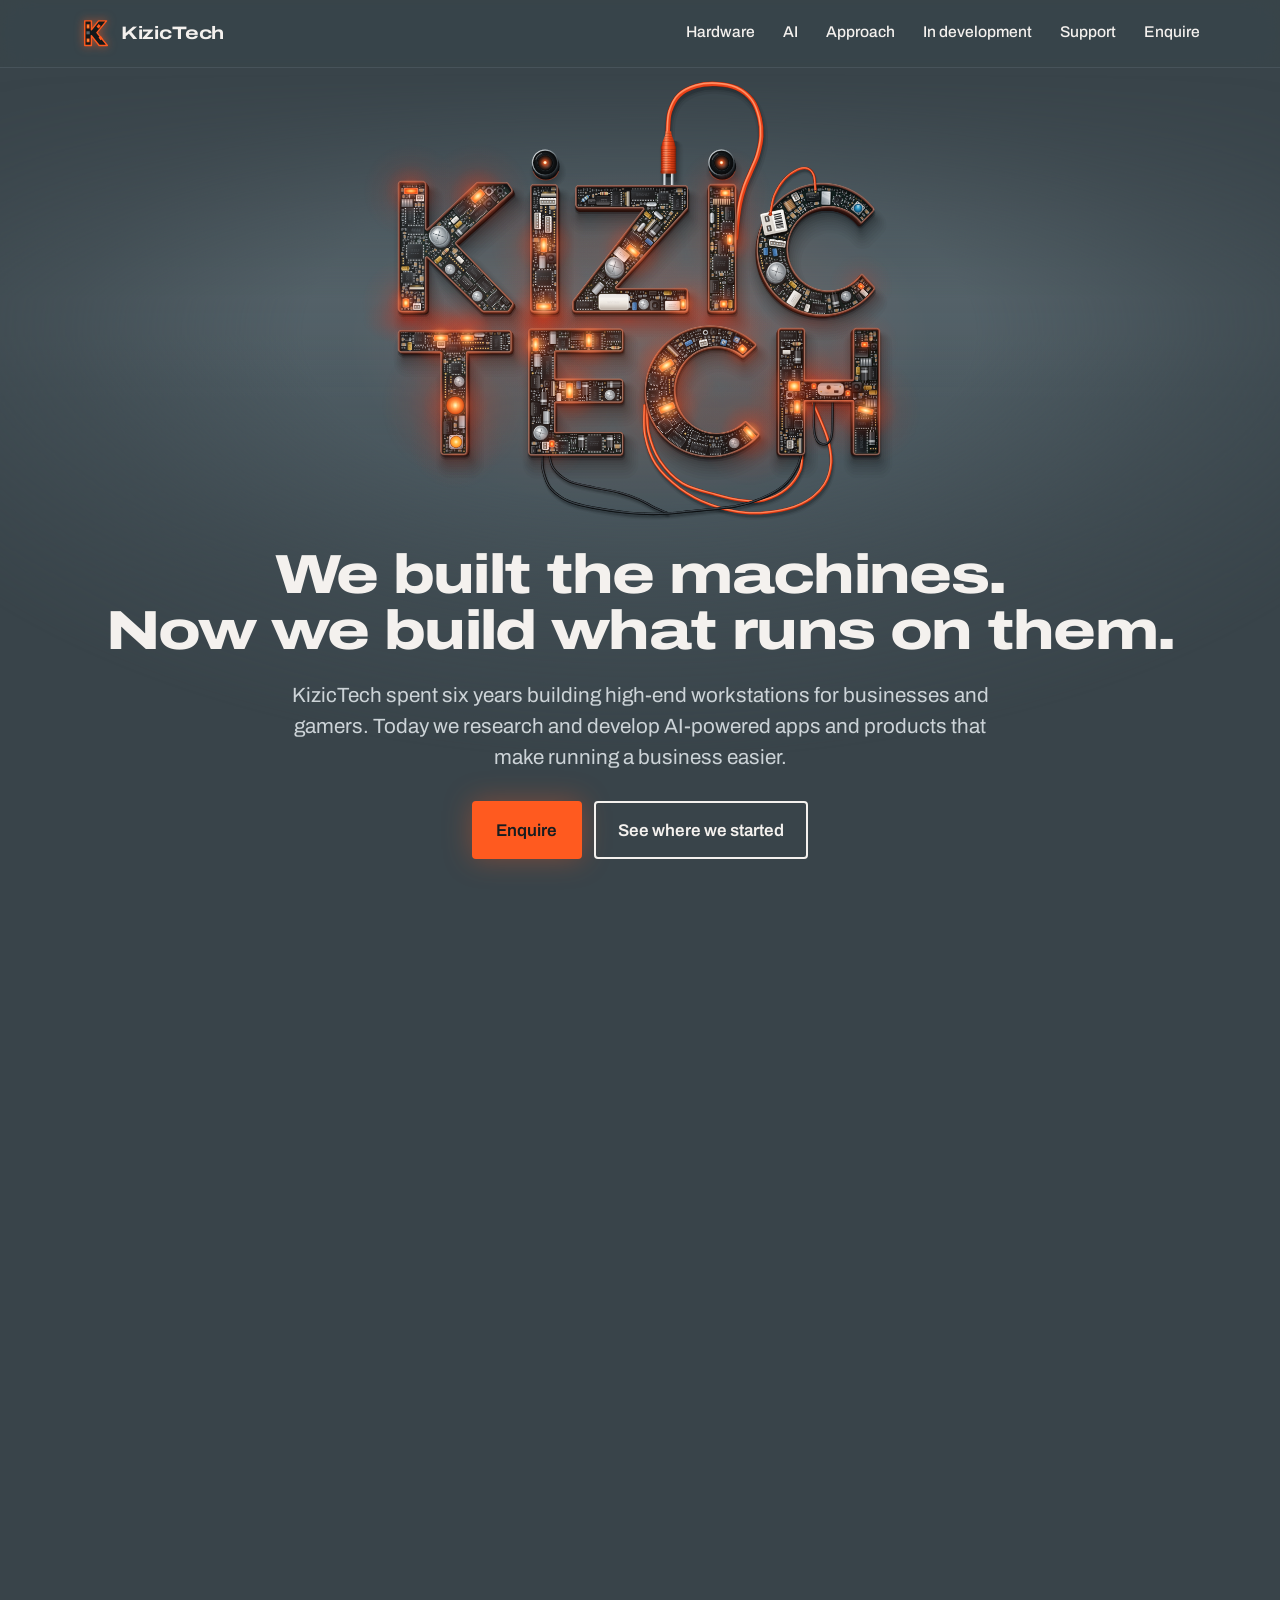
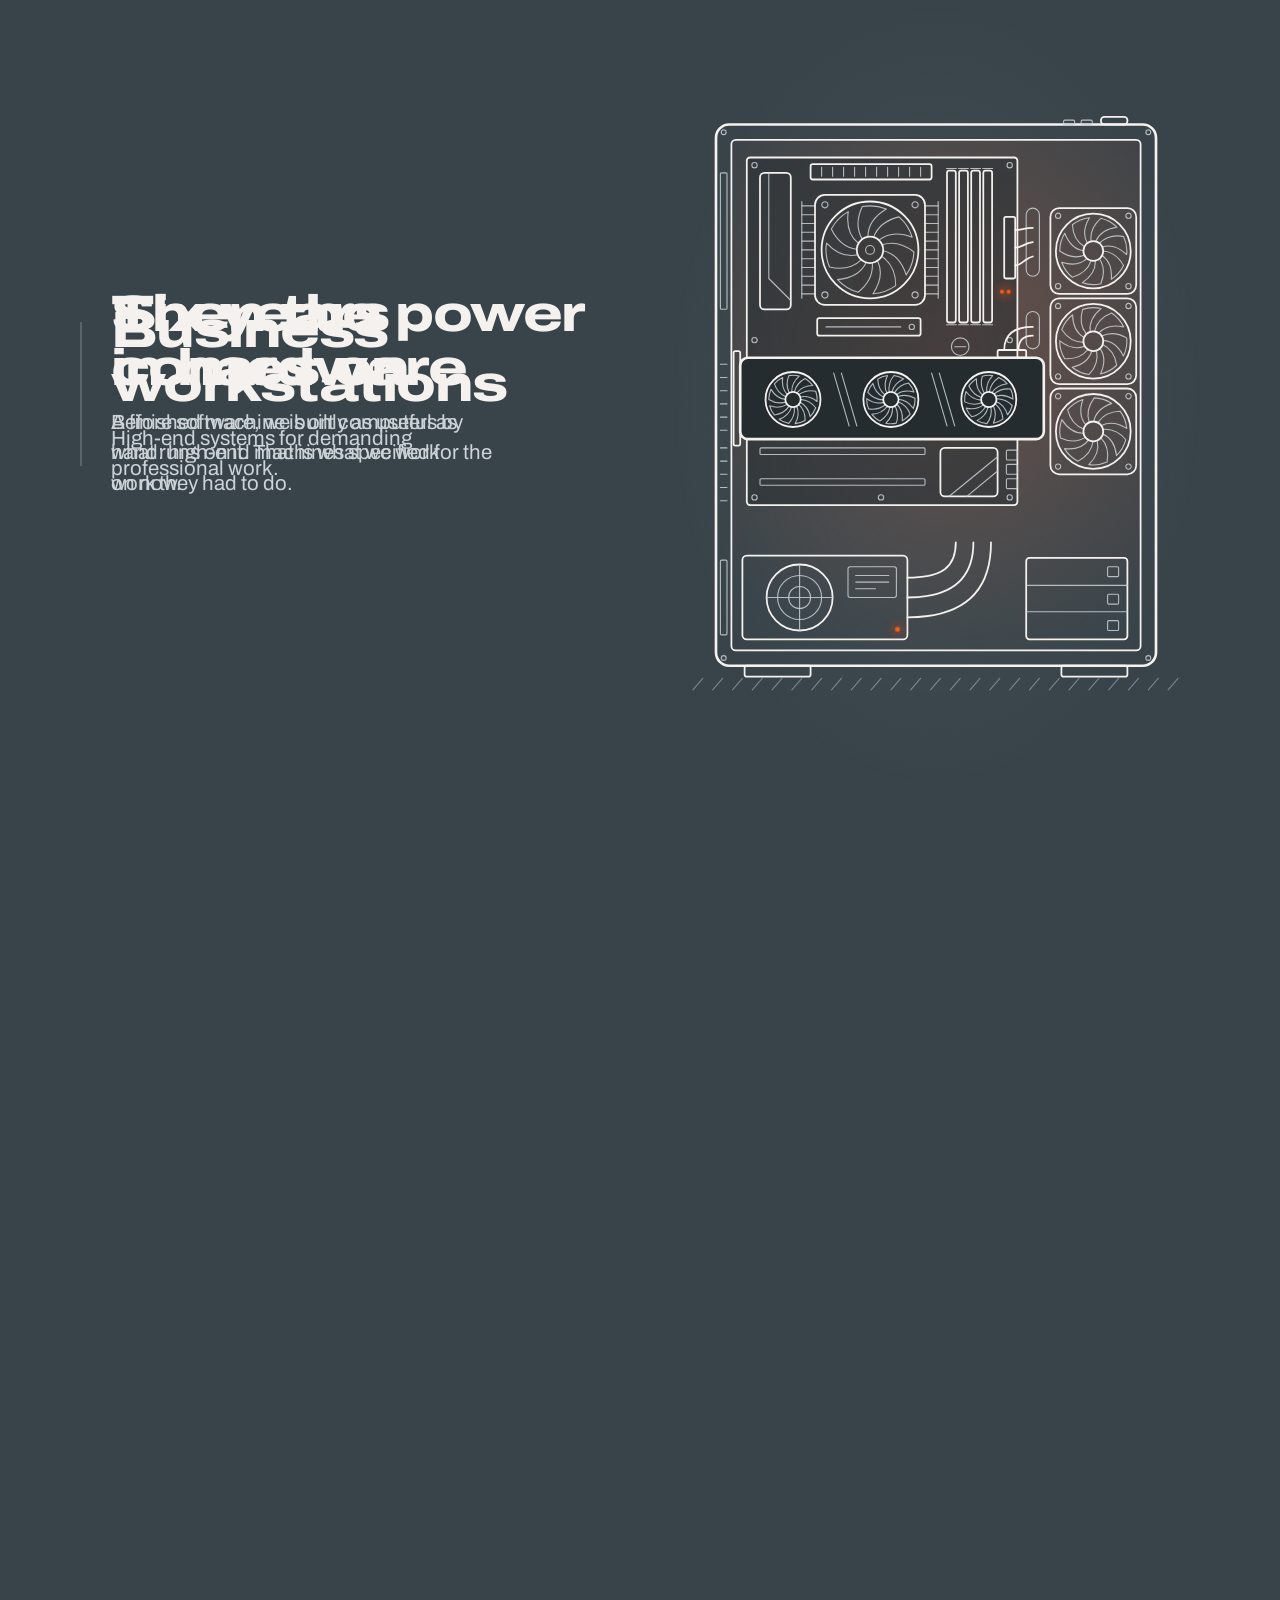
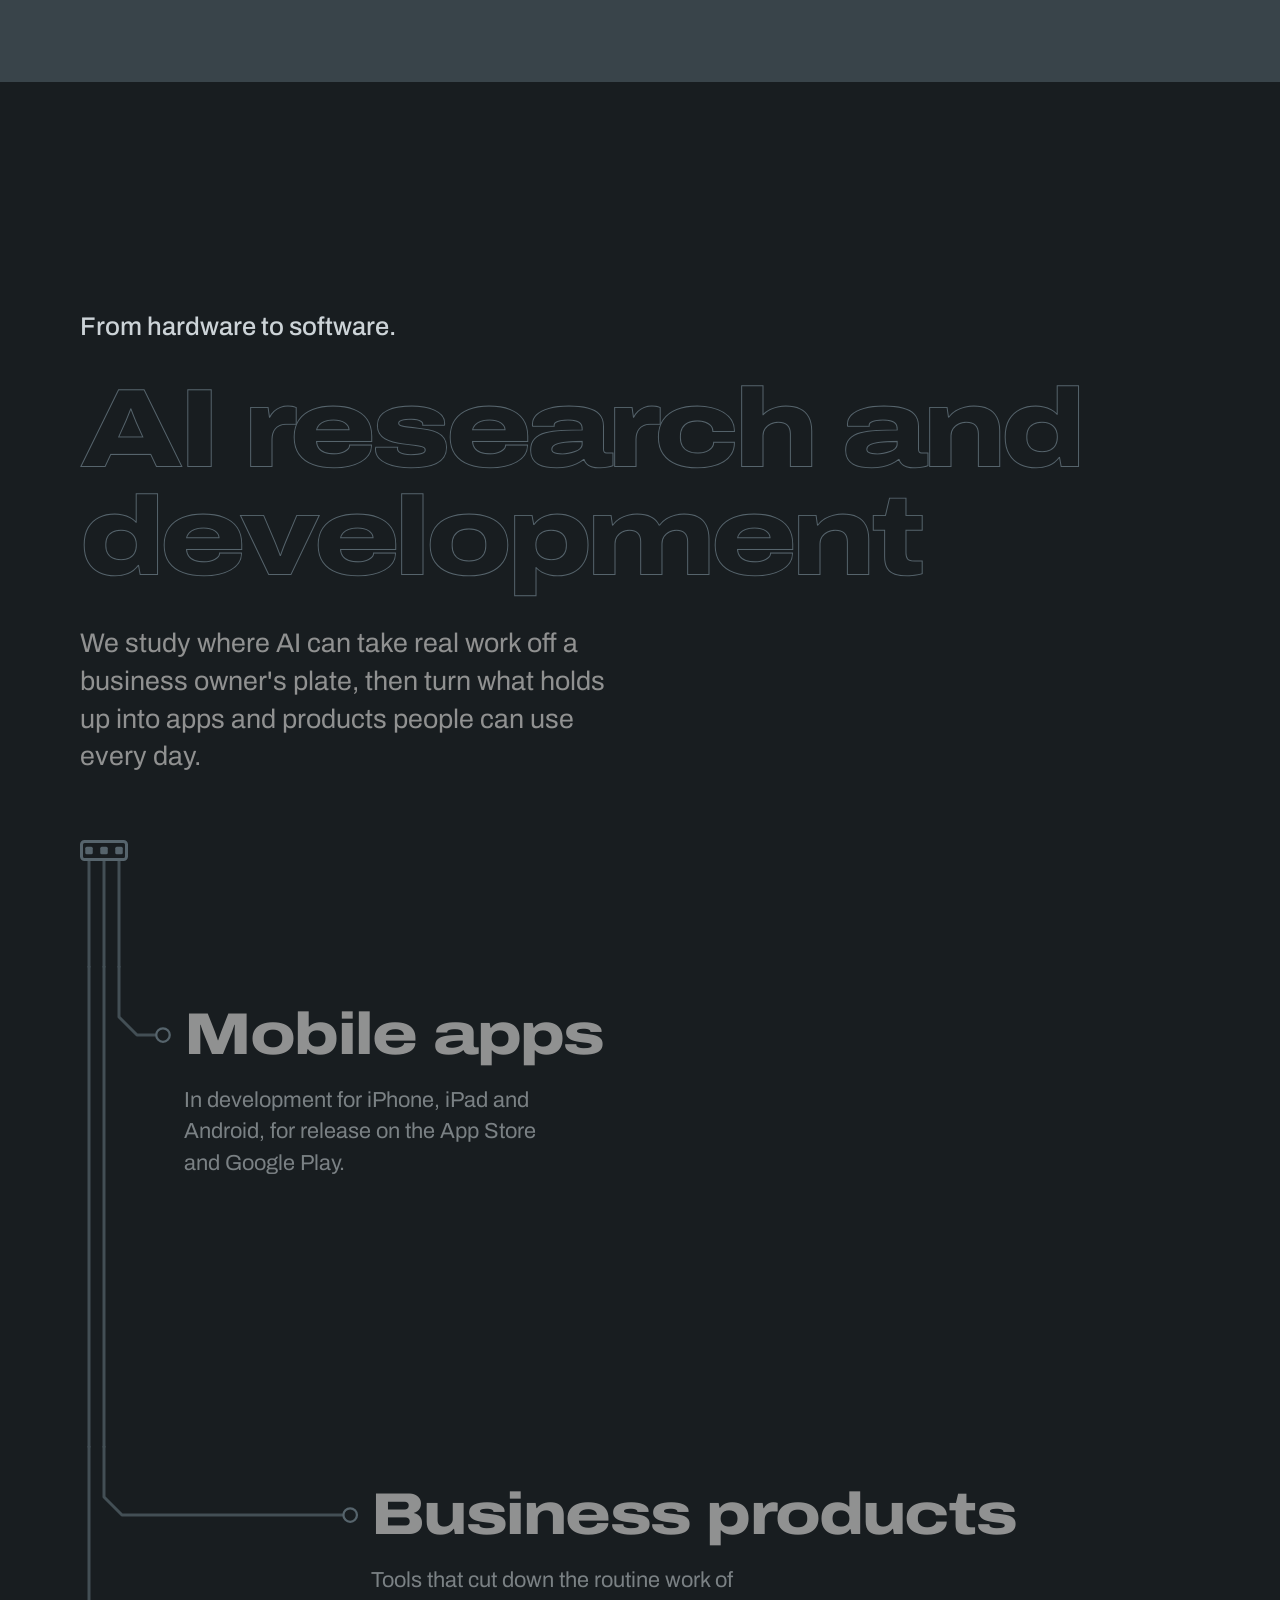
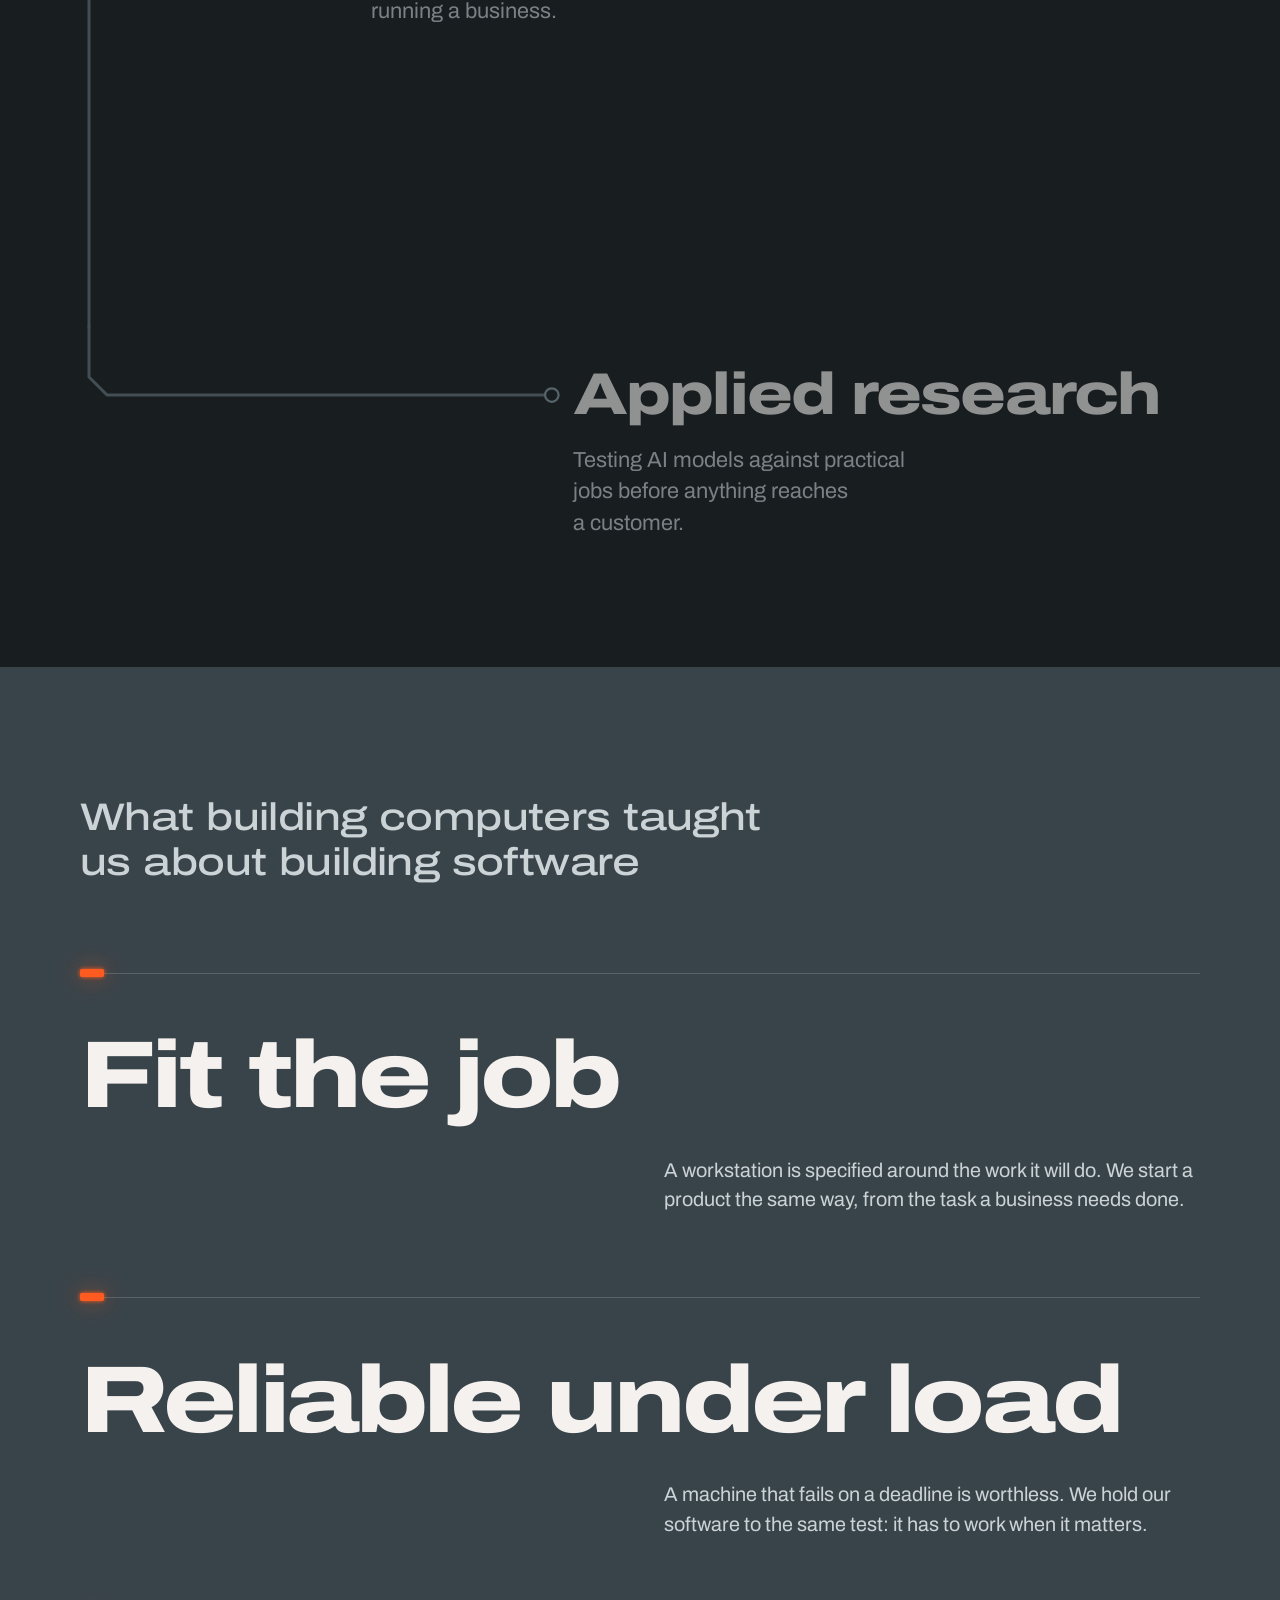
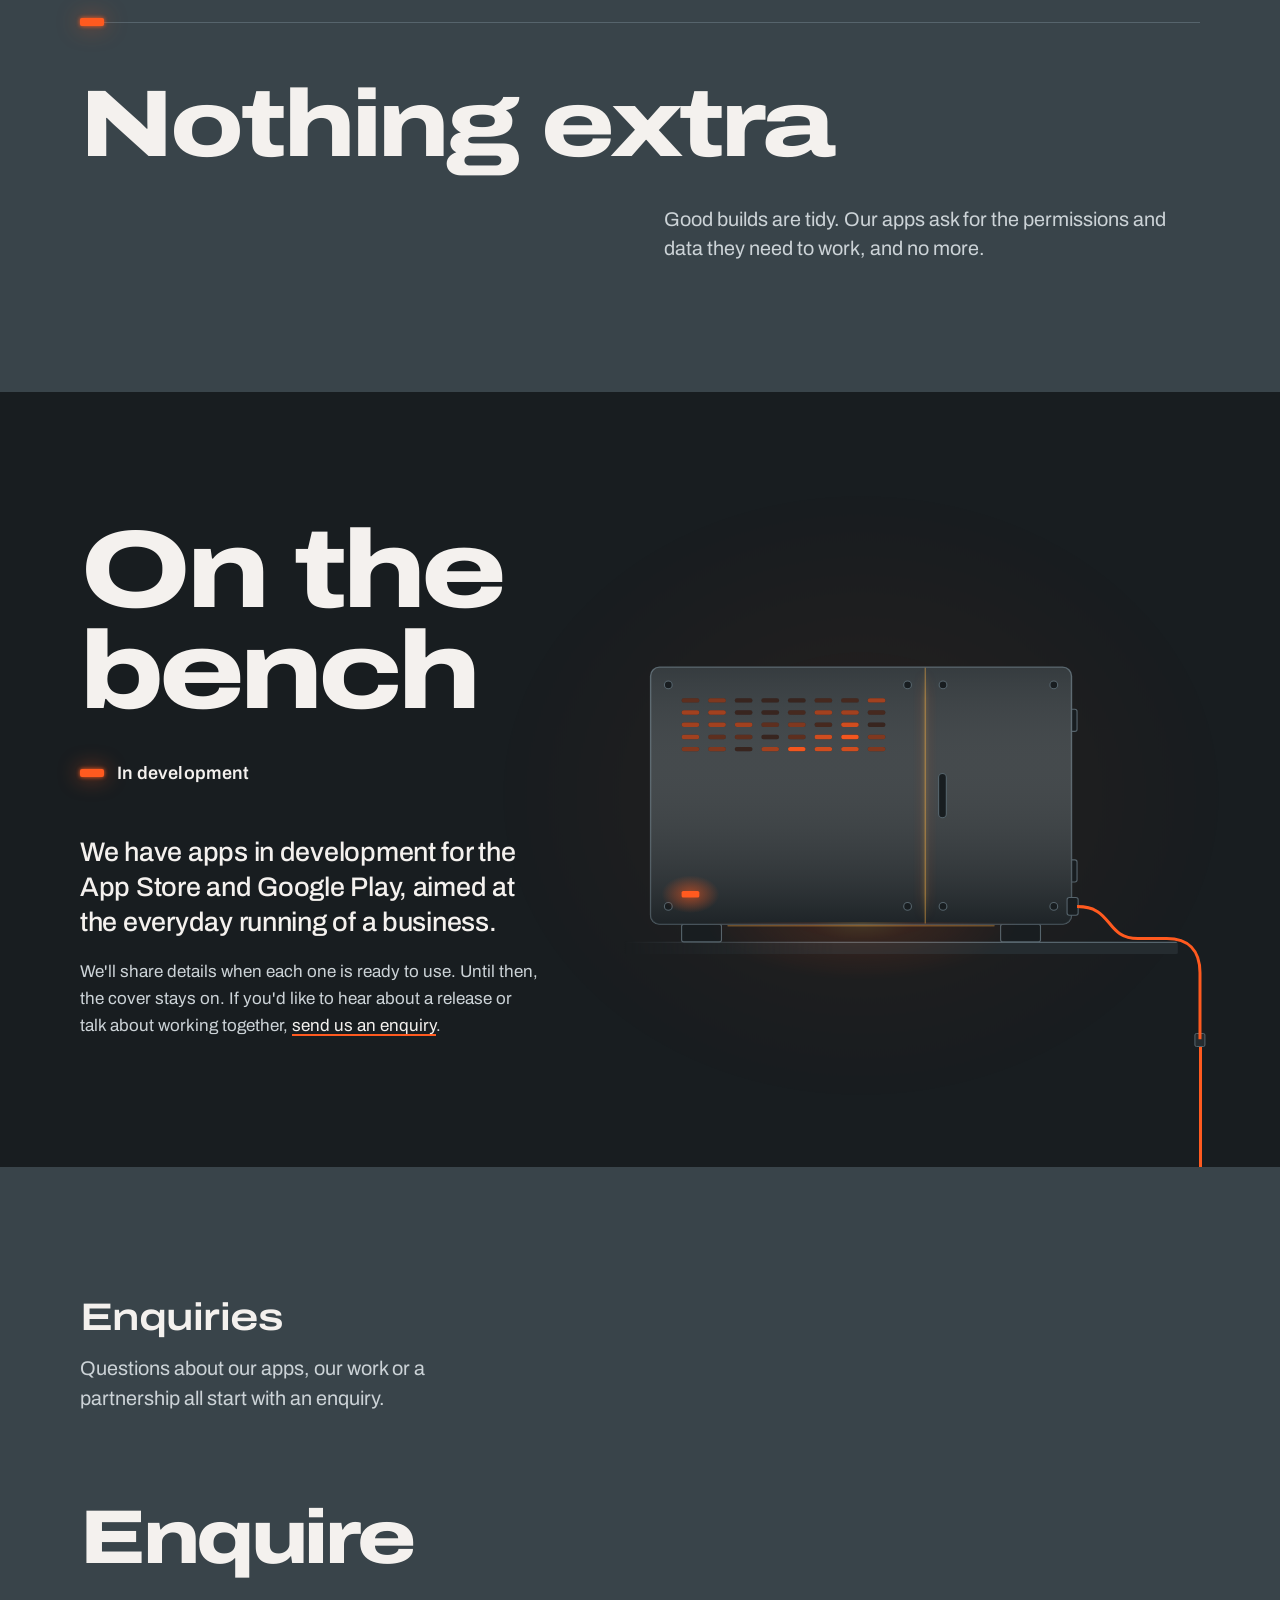
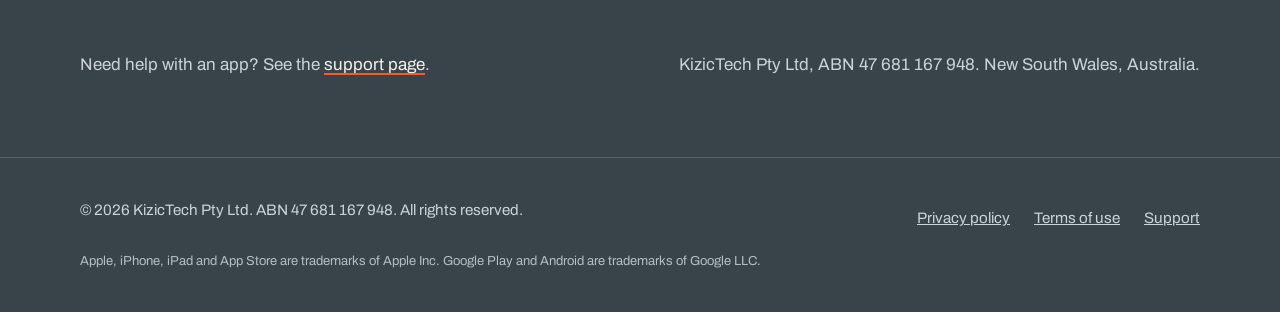
==== commit 99294810: "Hero: smoother scrolling, knob and power-up fixes Fixes from review: stop the scroll value restyling" ====
--- a/index.html
+++ b/index.html
@@ -30,6 +30,11 @@
   <link rel="stylesheet" href="css/hardware.css">
   <link rel="stylesheet" href="css/software.css">
   <link rel="stylesheet" href="css/closing.css">
+  <!-- deferred, and listed here so the browser finds them before the large inline logo -->
+  <script defer src="js/hero.js"></script>
+  <script defer src="js/hardware.js"></script>
+  <script defer src="js/software.js"></script>
+  <script defer src="js/closing.js"></script>
 </head>
 <body>
   <a class="skip" href="#main">Skip to content</a>
@@ -58,22 +63,23 @@
   </header>
 
   <main id="main">
-    <section class="s-hero" id="top">
+    <section class="s-hero" id="top" style="--s-hero-n:30">
       <script>/* hide the hero before first paint so the power-up never flashes; js/hero.js takes over */
       (function(){try{var s=document.currentScript.parentElement;if(window.matchMedia&&window.requestAnimationFrame&&!matchMedia('(prefers-reduced-motion: reduce)').matches&&window.pageYOffset<40){s.classList.add('is-intro');s._introGuard=setTimeout(function(){s.classList.remove('is-intro')},6000)}}catch(e){}})();</script>
       <div class="s-hero__track">
         <div class="s-hero__stage">
           <div class="s-hero__inner">
-            <div class="s-hero__sign" style="--s-hero-n:30">
+            <div class="s-hero__sign">
               <span class="s-hero__wall" aria-hidden="true"></span>
-              <!-- The logo, drawn in code as four stacked layers so the light can be switched without repainting the boards. -->
+              <!-- The logo, drawn in code as stacked layers so the light can be switched without repainting the boards. Built by logo-source/build-hero.py. -->
               <svg class="s-hero__layer s-hero__layer--base" viewBox="0 0 1320 990" focusable="false" aria-hidden="true"><defs><linearGradient id="kzg-pin" x1="0" y1="0" x2="0" y2="1"><stop offset="0" stop-color="#dde2e5"/><stop offset="0.16" stop-color="#9da6ab"/><stop offset="0.34" stop-color="#4b545a"/><stop offset="0.66" stop-color="#4b545a"/><stop offset="0.84" stop-color="#9da6ab"/><stop offset="1" stop-color="#dde2e5"/></linearGradient><linearGradient id="kzg-pinh" x1="0" y1="0" x2="1" y2="0"><stop offset="0" stop-color="#dde2e5"/><stop offset="0.16" stop-color="#9da6ab"/><stop offset="0.34" stop-color="#4b545a"/><stop offset="0.66" stop-color="#4b545a"/><stop offset="0.84" stop-color="#9da6ab"/><stop offset="1" stop-color="#dde2e5"/></linearGradient><linearGradient id="kzg-ic" x1="0" y1="0" x2="1" y2="1"><stop offset="0" stop-color="#343b40"/><stop offset="0.5" stop-color="#1e2225"/><stop offset="1" stop-color="#121517"/></linearGradient><linearGradient id="kzg-sil" x1="0" y1="0" x2="1" y2="1"><stop offset="0" stop-color="#fafbfb"/><stop offset="0.45" stop-color="#bcc5ca"/><stop offset="1" stop-color="#737e85"/></linearGradient><linearGradient id="kzg-met" x1="0" y1="0" x2="0" y2="1"><stop offset="0" stop-color="#8a949a"/><stop offset="0.3" stop-color="#f7f9fa"/><stop offset="0.55" stop-color="#b3bcc1"/><stop offset="1" stop-color="#59636a"/></linearGradient><linearGradient id="kzg-meth" x1="0" y1="0" x2="1" y2="0"><stop offset="0" stop-color="#7b858b"/><stop offset="0.32" stop-color="#f7f9fa"/><stop offset="0.6" stop-color="#aeb7bc"/><stop offset="1" stop-color="#525c62"/></linearGradient><linearGradient id="kzg-sheen" x1="150" y1="150" x2="1150" y2="800" gradientUnits="userSpaceOnUse"><stop offset="0" stop-color="#fff" stop-opacity="0.1"/><stop offset="0.45" stop-color="#fff" stop-opacity="0"/><stop offset="0.6" stop-color="#000" stop-opacity="0"/><stop offset="1" stop-color="#000" stop-opacity="0.2"/></linearGradient><linearGradient id="kzg-cap" x1="0" y1="0" x2="0" y2="1"><stop offset="0" stop-color="#b4bcc1"/><stop offset="0.5" stop-color="#7f898f"/><stop offset="1" stop-color="#4c555b"/></linearGradient><linearGradient id="kzg-wht" x1="0" y1="0" x2="0" y2="1"><stop offset="0" stop-color="#ffffff"/><stop offset="0.55" stop-color="#ebe7e1"/><stop offset="1" stop-color="#c4beb5"/></linearGradient><linearGradient id="kzg-gold" x1="0" y1="0" x2="1" y2="1"><stop offset="0" stop-color="#f6dc9a"/><stop offset="0.5" stop-color="#d1a650"/><stop offset="1" stop-color="#8a6a2a"/></linearGradient><linearGradient id="kzg-shade" x1="0" y1="0" x2="0" y2="1"><stop offset="0" stop-color="#fff" stop-opacity="0.3"/><stop offset="0.45" stop-color="#fff" stop-opacity="0"/><stop offset="0.55" stop-color="#000" stop-opacity="0"/><stop offset="1" stop-color="#000" stop-opacity="0.3"/></linearGradient><linearGradient id="kzg-cyl" x1="0" y1="0" x2="0" y2="1"><stop offset="0" stop-color="#000" stop-opacity="0.28"/><stop offset="0.3" stop-color="#fff" stop-opacity="0.42"/><stop offset="0.5" stop-color="#fff" stop-opacity="0"/><stop offset="1" stop-color="#000" stop-opacity="0.45"/></linearGradient><linearGradient id="kzg-cylh" x1="0" y1="0" x2="1" y2="0"><stop offset="0" stop-color="#000" stop-opacity="0.28"/><stop offset="0.3" stop-color="#fff" stop-opacity="0.42"/><stop offset="0.5" stop-color="#fff" stop-opacity="0"/><stop offset="1" stop-color="#000" stop-opacity="0.45"/></linearGradient><linearGradient id="kzg-canrim" x1="0" y1="0" x2="1" y2="1"><stop offset="0" stop-color="#ffffff"/><stop offset="0.5" stop-color="#98a2a8"/><stop offset="1" stop-color="#4d575e"/></linearGradient><radialGradient id="kzg-can" cx="0.5" cy="0.5" r="0.5" fx="0.36" fy="0.3"><stop offset="0" stop-color="#fbfcfc"/><stop offset="0.45" stop-color="#c9d0d4"/><stop offset="0.82" stop-color="#8f999f"/><stop offset="1" stop-color="#737e85"/></radialGradient><linearGradient id="kzg-lens" x1="0" y1="0" x2="0" y2="1"><stop offset="0" stop-color="#d08a55"/><stop offset="0.5" stop-color="#a85a2c"/><stop offset="1" stop-color="#74391a"/></linearGradient><radialGradient id="kzg-dome" cx="0.5" cy="0.5" r="0.5" fx="0.36" fy="0.32"><stop offset="0" stop-color="#c96a3f"/><stop offset="0.5" stop-color="#8a3a1c"/><stop offset="1" stop-color="#4a1a0c"/></radialGradient><radialGradient id="kzg-amber" cx="0.5" cy="0.5" r="0.5" fx="0.36" fy="0.32"><stop offset="0" stop-color="#f1c672"/><stop offset="0.6" stop-color="#c98a2c"/><stop offset="1" stop-color="#8a5712"/></radialGradient><radialGradient id="kzg-blue" cx="0.5" cy="0.5" r="0.5" fx="0.36" fy="0.32"><stop offset="0" stop-color="#b9f1ff"/><stop offset="0.45" stop-color="#35a6d8"/><stop offset="1" stop-color="#0f5a86"/></radialGradient><radialGradient id="kzg-btn" cx="0.5" cy="0.5" r="0.5" fx="0.36" fy="0.32"><stop offset="0" stop-color="#4b545b"/><stop offset="0.5" stop-color="#1c2023"/><stop offset="1" stop-color="#090b0c"/></radialGradient><radialGradient id="kzg-knob" cx="0.5" cy="0.5" r="0.5" fx="0.34" fy="0.28"><stop offset="0" stop-color="#4d575e"/><stop offset="0.42" stop-color="#1f2428"/><stop offset="1" stop-color="#090b0c"/></radialGradient><radialGradient id="kzg-dimple" cx="0.5" cy="0.5" r="0.5" fx="0.68" fy="0.74"><stop offset="0" stop-color="#343c42"/><stop offset="0.6" stop-color="#15191b"/><stop offset="1" stop-color="#08090a"/></radialGradient><linearGradient id="kzg-bezel" x1="0" y1="0" x2="1" y2="1"><stop offset="0" stop-color="#f3f5f6"/><stop offset="0.4" stop-color="#8d979d"/><stop offset="0.75" stop-color="#343b40"/><stop offset="1" stop-color="#1a1e21"/></linearGradient><linearGradient id="kzg-plug" x1="0" y1="0" x2="1" y2="0"><stop offset="0" stop-color="#9a2608"/><stop offset="0.14" stop-color="#e4411a"/><stop offset="0.33" stop-color="#ff8f62"/><stop offset="0.52" stop-color="#f04e1e"/><stop offset="0.84" stop-color="#c2330f"/><stop offset="1" stop-color="#8a2106"/></linearGradient><radialGradient id="kzg-halo" cx="0.5" cy="0.5" r="0.5"><stop offset="0" stop-color="#ff6424" stop-opacity="0.62"/><stop offset="0.22" stop-color="#ff4c18" stop-opacity="0.36"/><stop offset="0.55" stop-color="#f2340e" stop-opacity="0.13"/><stop offset="1" stop-color="#e82a08" stop-opacity="0"/></radialGradient><radialGradient id="kzg-bloom" cx="0.5" cy="0.5" r="0.5"><stop offset="0" stop-color="#fff0c2" stop-opacity="0.8"/><stop offset="0.4" stop-color="#ffc46a" stop-opacity="0.32"/><stop offset="1" stop-color="#ff8a2a" stop-opacity="0"/></radialGradient><radialGradient id="kzg-core" cx="0.5" cy="0.5" r="0.5"><stop offset="0" stop-color="#fffdf0"/><stop offset="0.3" stop-color="#ffe08a"/><stop offset="0.68" stop-color="#ffa23a"/><stop offset="1" stop-color="#ff6a1f"/></radialGradient><radialGradient id="kzg-core2" cx="0.5" cy="0.5" r="0.5"><stop offset="0" stop-color="#ffd98a"/><stop offset="0.5" stop-color="#ff9a3a"/><stop offset="1" stop-color="#f4551a"/></radialGradient><radialGradient id="kzg-domelit" cx="0.5" cy="0.5" r="0.5"><stop offset="0" stop-color="#fff8dc"/><stop offset="0.2" stop-color="#ffc95a"/><stop offset="0.55" stop-color="#ff6a1f"/><stop offset="1" stop-color="#d8380a"/></radialGradient><radialGradient id="kzg-amberlit" cx="0.5" cy="0.5" r="0.5"><stop offset="0" stop-color="#fff6cf"/><stop offset="0.4" stop-color="#ffc24d"/><stop offset="1" stop-color="#ff8a1f"/></radialGradient><linearGradient id="kzg-lift" x1="0" y1="190" x2="0" y2="745" gradientUnits="userSpaceOnUse"><stop offset="0" stop-color="#e8552c" stop-opacity="0"/><stop offset="0.38" stop-color="#e8552c" stop-opacity="0.05"/><stop offset="0.5" stop-color="#ea4420" stop-opacity="0.17"/><stop offset="0.62" stop-color="#e8552c" stop-opacity="0.05"/><stop offset="1" stop-color="#e8552c" stop-opacity="0"/></linearGradient><radialGradient id="kzg-spillr" cx="0.5" cy="0.5" r="0.5"><stop offset="0" stop-color="#ee1e08" stop-opacity="0.36"/><stop offset="0.35" stop-color="#e82008" stop-opacity="0.2"/><stop offset="0.7" stop-color="#dc2008" stop-opacity="0.06"/><stop offset="1" stop-color="#d41e08" stop-opacity="0"/></radialGradient><radialGradient id="kzg-spill" cx="0.5" cy="0.5" r="0.5"><stop offset="0" stop-color="#fa3410" stop-opacity="0.32"/><stop offset="0.3" stop-color="#f22e0c" stop-opacity="0.19"/><stop offset="0.65" stop-color="#e62a0a" stop-opacity="0.06"/><stop offset="1" stop-color="#dc2408" stop-opacity="0"/></radialGradient><radialGradient id="kzg-sh" cx="0.5" cy="0.5" r="0.5"><stop offset="0" stop-color="#06090b" stop-opacity="0.6"/><stop offset="0.45" stop-color="#06090b" stop-opacity="0.32"/><stop offset="1" stop-color="#06090b" stop-opacity="0"/></radialGradient><g id="kz-ic8"><g transform="scale(1.4)"><rect x="-6.35" y="-4.45" width="12.7" height="8.9" rx="1.2" fill="#000" opacity="0.45"/><path d="M-4.55 -5.5h1.3V5.5h-1.3zM-1.95 -5.5h1.3V5.5h-1.3zM0.65 -5.5h1.3V5.5h-1.3zM3.25 -5.5h1.3V5.5h-1.3z" fill="url(#kzg-pin)"/><rect x="-5.7" y="-3.8" width="11.4" height="7.6" rx="0.9" fill="url(#kzg-ic)"/><rect x="-4.95" y="-3.05" width="9.9" height="6.1" rx="0.5" fill="none" stroke="#4a535a" stroke-width=".35" opacity=".85"/><circle cx="-3.6" cy="1.7" r="0.75" fill="#0a0c0d"/><circle cx="-3.6" cy="1.7" r="0.75" fill="none" stroke="#565f66" stroke-width=".25"/><path d="M-3.19 -1.07h2v.55h-2zM-0.09 -1.07h2v.55h-2zM-3.19 0.53h0.9v.55h-0.9zM-1.69 0.53h1.4v.55h-1.4zM0.81 0.53h0.9v.55h-0.9z" fill="#77828a" opacity="0.62"/></g></g><g id="kz-ic14"><g transform="scale(1.4)"><rect x="-9.2" y="-4.95" width="18.4" height="9.9" rx="1.2" fill="#000" opacity="0.45"/><path d="M-7.47 -6h1.15V6h-1.15zM-5.17 -6h1.15V6h-1.15zM-2.87 -6h1.15V6h-1.15zM-0.57 -6h1.15V6h-1.15zM1.73 -6h1.15V6h-1.15zM4.02 -6h1.15V6h-1.15zM6.33 -6h1.15V6h-1.15z" fill="url(#kzg-pin)"/><rect x="-8.55" y="-4.3" width="17.1" height="8.6" rx="0.9" fill="url(#kzg-ic)"/><rect x="-7.8" y="-3.55" width="15.6" height="7.1" rx="0.5" fill="none" stroke="#4a535a" stroke-width=".35" opacity=".85"/><circle cx="-6.45" cy="2.2" r="0.75" fill="#0a0c0d"/><circle cx="-6.45" cy="2.2" r="0.75" fill="none" stroke="#565f66" stroke-width=".25"/><path d="M-4.79 -1.17h2v.55h-2zM-2.19 -1.17h1.4v.55h-1.4zM-0.19 -1.17h0.9v.55h-0.9zM1.81 -1.17h1.4v.55h-1.4zM-4.79 0.63h2.6v.55h-2.6zM-1.59 0.63h1.4v.55h-1.4zM0.41 0.63h1.4v.55h-1.4zM2.41 0.63h1.4v.55h-1.4z" fill="#77828a" opacity="0.62"/></g></g><g id="kz-ic16"><g transform="scale(1.4)"><rect x="-11.15" y="-6.9" width="22.3" height="13.8" rx="1.2" fill="#000" opacity="0.45"/><path d="M-9.38 -7.95h1.25V7.95h-1.25zM-6.88 -7.95h1.25V7.95h-1.25zM-4.38 -7.95h1.25V7.95h-1.25zM-1.88 -7.95h1.25V7.95h-1.25zM0.62 -7.95h1.25V7.95h-1.25zM3.12 -7.95h1.25V7.95h-1.25zM5.62 -7.95h1.25V7.95h-1.25zM8.12 -7.95h1.25V7.95h-1.25z" fill="url(#kzg-pin)"/><rect x="-10.5" y="-6.25" width="21" height="12.5" rx="0.9" fill="url(#kzg-ic)"/><rect x="-9.75" y="-5.5" width="19.5" height="11" rx="0.5" fill="none" stroke="#4a535a" stroke-width=".35" opacity=".85"/><circle cx="-8.4" cy="4.15" r="0.75" fill="#0a0c0d"/><circle cx="-8.4" cy="4.15" r="0.75" fill="none" stroke="#565f66" stroke-width=".25"/><path d="M-5.88 -1.67h2.6v.55h-2.6zM-2.68 -1.67h1.4v.55h-1.4zM-0.68 -1.67h0.9v.55h-0.9zM0.82 -1.67h1.4v.55h-1.4zM2.82 -1.67h1.4v.55h-1.4zM-5.88 -0.27h1.4v.55h-1.4zM-3.38 -0.27h1.4v.55h-1.4zM-1.38 -0.27h1.4v.55h-1.4zM0.62 -0.27h2v.55h-2zM3.22 -0.27h2v.55h-2zM-5.88 1.13h1.4v.55h-1.4zM-3.88 1.13h2v.55h-2zM-1.28 1.13h2v.55h-2zM1.32 1.13h0.9v.55h-0.9zM3.32 1.13h2v.55h-2z" fill="#77828a" opacity="0.62"/></g></g><g id="kz-ic20"><g transform="scale(1.4)"><rect x="-12.65" y="-6.15" width="25.3" height="12.3" rx="1.2" fill="#000" opacity="0.45"/><path d="M-10.92 -7.2h1.15V7.2h-1.15zM-8.62 -7.2h1.15V7.2h-1.15zM-6.33 -7.2h1.15V7.2h-1.15zM-4.03 -7.2h1.15V7.2h-1.15zM-1.73 -7.2h1.15V7.2h-1.15zM0.57 -7.2h1.15V7.2h-1.15zM2.87 -7.2h1.15V7.2h-1.15zM5.17 -7.2h1.15V7.2h-1.15zM7.47 -7.2h1.15V7.2h-1.15zM9.77 -7.2h1.15V7.2h-1.15z" fill="url(#kzg-pin)"/><rect x="-12" y="-5.5" width="24" height="11" rx="0.9" fill="url(#kzg-ic)"/><rect x="-11.25" y="-4.75" width="22.5" height="9.5" rx="0.5" fill="none" stroke="#4a535a" stroke-width=".35" opacity=".85"/><circle cx="-9.9" cy="3.4" r="0.75" fill="#0a0c0d"/><circle cx="-9.9" cy="3.4" r="0.75" fill="none" stroke="#565f66" stroke-width=".25"/><path d="M-6.72 -1.67h2v.55h-2zM-4.12 -1.67h2v.55h-2zM-1.52 -1.67h2v.55h-2zM1.08 -1.67h2.6v.55h-2.6zM4.28 -1.67h1.4v.55h-1.4zM-6.72 -0.27h2v.55h-2zM-4.12 -0.27h2v.55h-2zM-1.52 -0.27h0.9v.55h-0.9zM0.48 -0.27h2.6v.55h-2.6zM3.68 -0.27h2.6v.55h-2.6zM-6.72 1.13h0.9v.55h-0.9zM-5.22 1.13h0.9v.55h-0.9zM-3.22 1.13h1.4v.55h-1.4zM-0.72 1.13h1.4v.55h-1.4zM1.28 1.13h1.4v.55h-1.4zM3.28 1.13h2v.55h-2z" fill="#77828a" opacity="0.62"/></g></g><g id="kz-ic28"><g transform="scale(1.4)"><rect x="-17.25" y="-7.9" width="34.5" height="15.8" rx="1.2" fill="#000" opacity="0.45"/><path d="M-15.52 -8.95h1.15V8.95h-1.15zM-13.22 -8.95h1.15V8.95h-1.15zM-10.92 -8.95h1.15V8.95h-1.15zM-8.62 -8.95h1.15V8.95h-1.15zM-6.32 -8.95h1.15V8.95h-1.15zM-4.02 -8.95h1.15V8.95h-1.15zM-1.72 -8.95h1.15V8.95h-1.15zM0.58 -8.95h1.15V8.95h-1.15zM2.87 -8.95h1.15V8.95h-1.15zM5.17 -8.95h1.15V8.95h-1.15zM7.48 -8.95h1.15V8.95h-1.15zM9.78 -8.95h1.15V8.95h-1.15zM12.07 -8.95h1.15V8.95h-1.15zM14.38 -8.95h1.15V8.95h-1.15z" fill="url(#kzg-pin)"/><rect x="-16.6" y="-7.25" width="33.2" height="14.5" rx="0.9" fill="url(#kzg-ic)"/><rect x="-15.85" y="-6.5" width="31.7" height="13" rx="0.5" fill="none" stroke="#4a535a" stroke-width=".35" opacity=".85"/><circle cx="-14.5" cy="5.15" r="0.75" fill="#0a0c0d"/><circle cx="-14.5" cy="5.15" r="0.75" fill="none" stroke="#565f66" stroke-width=".25"/><path d="M-9.3 -1.67h2v.55h-2zM-6.2 -1.67h2v.55h-2zM-3.6 -1.67h0.9v.55h-0.9zM-1.6 -1.67h2v.55h-2zM1 -1.67h0.9v.55h-0.9zM2.5 -1.67h0.9v.55h-0.9zM4 -1.67h2v.55h-2zM7.1 -1.67h2v.55h-2zM-9.3 -0.27h2v.55h-2zM-6.7 -0.27h0.9v.55h-0.9zM-5.2 -0.27h2v.55h-2zM-2.6 -0.27h1.4v.55h-1.4zM-0.6 -0.27h1.4v.55h-1.4zM1.9 -0.27h2v.55h-2zM4.5 -0.27h1.4v.55h-1.4zM7 -0.27h0.9v.55h-0.9zM-9.3 1.13h2.6v.55h-2.6zM-6.1 1.13h1.4v.55h-1.4zM-3.6 1.13h2v.55h-2zM-1 1.13h2.6v.55h-2.6zM2.7 1.13h2.6v.55h-2.6zM5.9 1.13h0.9v.55h-0.9zM7.9 1.13h0.9v.55h-0.9z" fill="#77828a" opacity="0.62"/></g></g><g id="kz-ic6"><g transform="scale(1.4)"><rect x="-4.75" y="-3.35" width="9.5" height="6.7" rx="1.2" fill="#000" opacity="0.45"/><path d="M-3 -4.4h1.2V4.4h-1.2zM-0.6 -4.4h1.2V4.4h-1.2zM1.8 -4.4h1.2V4.4h-1.2z" fill="url(#kzg-pin)"/><rect x="-4.1" y="-2.7" width="8.2" height="5.4" rx="0.9" fill="url(#kzg-ic)"/><rect x="-3.35" y="-1.95" width="6.7" height="3.9" rx="0.5" fill="none" stroke="#4a535a" stroke-width=".35" opacity=".85"/><circle cx="-2" cy="0.6" r="0.75" fill="#0a0c0d"/><circle cx="-2" cy="0.6" r="0.75" fill="none" stroke="#565f66" stroke-width=".25"/><path d="M-2.3 -0.84h2v.55h-2zM0.3 -0.84h1.4v.55h-1.4zM-2.3 0.3h1.4v.55h-1.4z" fill="#77828a" opacity="0.62"/></g></g><g id="kz-qfp12"><g transform="scale(1.4)"><rect x="-15.15" y="-15.15" width="30.3" height="30.3" rx="1.2" fill="#000" opacity="0.45"/><path d="M-12.65 -16.2h1.1V16.2h-1.1zM-10.45 -16.2h1.1V16.2h-1.1zM-8.25 -16.2h1.1V16.2h-1.1zM-6.05 -16.2h1.1V16.2h-1.1zM-3.85 -16.2h1.1V16.2h-1.1zM-1.65 -16.2h1.1V16.2h-1.1zM0.55 -16.2h1.1V16.2h-1.1zM2.75 -16.2h1.1V16.2h-1.1zM4.95 -16.2h1.1V16.2h-1.1zM7.15 -16.2h1.1V16.2h-1.1zM9.35 -16.2h1.1V16.2h-1.1zM11.55 -16.2h1.1V16.2h-1.1z" fill="url(#kzg-pin)"/><path d="M-16.2 -12.65v1.1H16.2v-1.1zM-16.2 -10.45v1.1H16.2v-1.1zM-16.2 -8.25v1.1H16.2v-1.1zM-16.2 -6.05v1.1H16.2v-1.1zM-16.2 -3.85v1.1H16.2v-1.1zM-16.2 -1.65v1.1H16.2v-1.1zM-16.2 0.55v1.1H16.2v-1.1zM-16.2 2.75v1.1H16.2v-1.1zM-16.2 4.95v1.1H16.2v-1.1zM-16.2 7.15v1.1H16.2v-1.1zM-16.2 9.35v1.1H16.2v-1.1zM-16.2 11.55v1.1H16.2v-1.1z" fill="url(#kzg-pinh)"/><rect x="-14.5" y="-14.5" width="29" height="29" rx="1" fill="url(#kzg-ic)"/><rect x="-13.6" y="-13.6" width="27.2" height="27.2" rx="0.6" fill="none" stroke="#4a535a" stroke-width=".4" opacity=".85"/><circle cx="-11.9" cy="11.9" r="0.9" fill="#0a0c0d"/><circle cx="-11.9" cy="11.9" r="0.9" fill="none" stroke="#565f66" stroke-width=".25"/><path d="M-7.98 -3.17h0.9v.55h-0.9zM-6.48 -3.17h2.6v.55h-2.6zM-3.28 -3.17h1.4v.55h-1.4zM-1.28 -3.17h2.6v.55h-2.6zM1.92 -3.17h1.4v.55h-1.4zM3.92 -3.17h1.4v.55h-1.4zM-7.98 -0.27h2.6v.55h-2.6zM-4.28 -0.27h2v.55h-2zM-1.68 -0.27h2v.55h-2zM0.92 -0.27h2.6v.55h-2.6zM4.12 -0.27h1.4v.55h-1.4zM-7.98 2.63h1.4v.55h-1.4zM-5.48 2.63h2.6v.55h-2.6zM-2.28 2.63h1.4v.55h-1.4zM-0.28 2.63h2.6v.55h-2.6zM2.92 2.63h2v.55h-2zM5.52 2.63h2v.55h-2z" fill="#77828a" opacity="0.62"/></g></g><g id="kz-qfp9"><g transform="scale(1.4)"><rect x="-11.85" y="-11.85" width="23.7" height="23.7" rx="1.2" fill="#000" opacity="0.45"/><path d="M-9.35 -12.9h1.1V12.9h-1.1zM-7.15 -12.9h1.1V12.9h-1.1zM-4.95 -12.9h1.1V12.9h-1.1zM-2.75 -12.9h1.1V12.9h-1.1zM-0.55 -12.9h1.1V12.9h-1.1zM1.65 -12.9h1.1V12.9h-1.1zM3.85 -12.9h1.1V12.9h-1.1zM6.05 -12.9h1.1V12.9h-1.1zM8.25 -12.9h1.1V12.9h-1.1z" fill="url(#kzg-pin)"/><path d="M-12.9 -9.35v1.1H12.9v-1.1zM-12.9 -7.15v1.1H12.9v-1.1zM-12.9 -4.95v1.1H12.9v-1.1zM-12.9 -2.75v1.1H12.9v-1.1zM-12.9 -0.55v1.1H12.9v-1.1zM-12.9 1.65v1.1H12.9v-1.1zM-12.9 3.85v1.1H12.9v-1.1zM-12.9 6.05v1.1H12.9v-1.1zM-12.9 8.25v1.1H12.9v-1.1z" fill="url(#kzg-pinh)"/><rect x="-11.2" y="-11.2" width="22.4" height="22.4" rx="1" fill="url(#kzg-ic)"/><rect x="-10.3" y="-10.3" width="20.6" height="20.6" rx="0.6" fill="none" stroke="#4a535a" stroke-width=".4" opacity=".85"/><circle cx="-8.6" cy="8.6" r="0.9" fill="#0a0c0d"/><circle cx="-8.6" cy="8.6" r="0.9" fill="none" stroke="#565f66" stroke-width=".25"/><path d="M-6.16 -2.51h0.9v.55h-0.9zM-4.66 -2.51h2v.55h-2zM-1.56 -2.51h2v.55h-2zM1.04 -2.51h2v.55h-2zM4.14 -2.51h2v.55h-2zM-6.16 -0.27h1.4v.55h-1.4zM-3.66 -0.27h0.9v.55h-0.9zM-2.16 -0.27h2v.55h-2zM0.44 -0.27h2v.55h-2zM3.04 -0.27h2v.55h-2zM-6.16 1.97h2v.55h-2zM-3.56 1.97h2v.55h-2zM-0.46 1.97h2v.55h-2zM2.64 1.97h2.6v.55h-2.6z" fill="#77828a" opacity="0.62"/></g></g><g id="kz-qfp6"><g transform="scale(1.4)"><rect x="-8.55" y="-8.55" width="17.1" height="17.1" rx="1.2" fill="#000" opacity="0.45"/><path d="M-6.05 -9.6h1.1V9.6h-1.1zM-3.85 -9.6h1.1V9.6h-1.1zM-1.65 -9.6h1.1V9.6h-1.1zM0.55 -9.6h1.1V9.6h-1.1zM2.75 -9.6h1.1V9.6h-1.1zM4.95 -9.6h1.1V9.6h-1.1z" fill="url(#kzg-pin)"/><path d="M-9.6 -6.05v1.1H9.6v-1.1zM-9.6 -3.85v1.1H9.6v-1.1zM-9.6 -1.65v1.1H9.6v-1.1zM-9.6 0.55v1.1H9.6v-1.1zM-9.6 2.75v1.1H9.6v-1.1zM-9.6 4.95v1.1H9.6v-1.1z" fill="url(#kzg-pinh)"/><rect x="-7.9" y="-7.9" width="15.8" height="15.8" rx="1" fill="url(#kzg-ic)"/><rect x="-7" y="-7" width="14" height="14" rx="0.6" fill="none" stroke="#4a535a" stroke-width=".4" opacity=".85"/><circle cx="-5.3" cy="5.3" r="0.9" fill="#0a0c0d"/><circle cx="-5.3" cy="5.3" r="0.9" fill="none" stroke="#565f66" stroke-width=".25"/><path d="M-4.35 -1.85h1.4v.55h-1.4zM-1.85 -1.85h2.6v.55h-2.6zM1.35 -1.85h2v.55h-2zM-4.35 -0.27h1.4v.55h-1.4zM-1.85 -0.27h1.4v.55h-1.4zM0.15 -0.27h2v.55h-2zM-4.35 1.31h0.9v.55h-0.9zM-2.35 1.31h2.6v.55h-2.6zM0.85 1.31h2.6v.55h-2.6z" fill="#77828a" opacity="0.62"/></g></g><g id="kz-qfp4"><g transform="scale(1.4)"><rect x="-6.15" y="-6.15" width="12.3" height="12.3" rx="1.2" fill="#000" opacity="0.45"/><path d="M-3.68 -7.2h1.05V7.2h-1.05zM-1.57 -7.2h1.05V7.2h-1.05zM0.52 -7.2h1.05V7.2h-1.05zM2.63 -7.2h1.05V7.2h-1.05z" fill="url(#kzg-pin)"/><path d="M-7.2 -3.68v1.05H7.2v-1.05zM-7.2 -1.57v1.05H7.2v-1.05zM-7.2 0.52v1.05H7.2v-1.05zM-7.2 2.63v1.05H7.2v-1.05z" fill="url(#kzg-pinh)"/><rect x="-5.5" y="-5.5" width="11" height="11" rx="1" fill="url(#kzg-ic)"/><rect x="-4.6" y="-4.6" width="9.2" height="9.2" rx="0.6" fill="none" stroke="#4a535a" stroke-width=".4" opacity=".85"/><circle cx="-2.9" cy="2.9" r="0.9" fill="#0a0c0d"/><circle cx="-2.9" cy="2.9" r="0.9" fill="none" stroke="#565f66" stroke-width=".25"/><path d="M-3.03 -1.37h2v.55h-2zM0.07 -1.37h0.9v.55h-0.9zM1.57 -1.37h1.4v.55h-1.4zM-3.03 -0.27h2.6v.55h-2.6zM0.67 -0.27h1.4v.55h-1.4zM-3.03 0.83h1.4v.55h-1.4zM-0.53 0.83h0.9v.55h-0.9zM0.97 0.83h1.4v.55h-1.4z" fill="#77828a" opacity="0.62"/></g></g><g id="kz-qfn"><g transform="scale(1.4)"><rect x="-6.4" y="-6.4" width="12.8" height="12.8" rx="1" fill="#000" opacity="0.45"/><rect x="-5.75" y="-5.75" width="11.5" height="11.5" rx="0.6" fill="#8f999f"/><path d="M-4.6 -5.75h0.9V5.75h-0.9zM-2.5 -5.75h0.9V5.75h-0.9zM-0.4 -5.75h0.9V5.75h-0.9zM1.7 -5.75h0.9V5.75h-0.9zM3.8 -5.75h0.9V5.75h-0.9zM-5.75 -4.6v0.9H5.75v-0.9zM-5.75 -2.5v0.9H5.75v-0.9zM-5.75 -0.4v0.9H5.75v-0.9zM-5.75 1.7v0.9H5.75v-0.9zM-5.75 3.8v0.9H5.75v-0.9z" fill="#dfe4e7"/><rect x="-5.1" y="-5.1" width="10.2" height="10.2" rx="0.5" fill="url(#kzg-ic)"/><circle cx="-3.35" cy="3.35" r="0.7" fill="#0a0c0d"/><path d="M-2.88 -1.02h0.9v.55h-0.9zM-1.38 -1.02h0.9v.55h-0.9zM0.12 -1.02h1.4v.55h-1.4zM-2.88 0.48h1.4v.55h-1.4zM-0.38 0.48h0.9v.55h-0.9z" fill="#77828a" opacity="0.62"/></g></g><g id="kz-r08"><g transform="scale(1.4)"><rect x="-4.2" y="-2.5" width="8.4" height="5" rx="0.7" fill="#000" opacity="0.4"/><rect x="-3.7" y="-2" width="7.4" height="4" rx="0.5" fill="url(#kzg-cap)"/><rect x="-1.92" y="-2" width="3.85" height="4" fill="#15181a"/><rect x="-1.92" y="-1.76" width="3.85" height="1.12" fill="#fff" opacity=".14"/><path d="M-1.42 -0.27h2v.55h-2z" fill="#aab3b8" opacity="0.7"/></g></g><g id="kz-r06"><g transform="scale(1.4)"><rect x="-3.2" y="-2" width="6.4" height="4" rx="0.7" fill="#000" opacity="0.4"/><rect x="-2.7" y="-1.5" width="5.4" height="3" rx="0.5" fill="url(#kzg-cap)"/><rect x="-1.4" y="-1.5" width="2.81" height="3" fill="#15181a"/><rect x="-1.4" y="-1.32" width="2.81" height="0.84" fill="#fff" opacity=".14"/></g></g><g id="kz-r04"><g transform="scale(1.4)"><rect x="-2.3" y="-1.55" width="4.6" height="3.1" rx="0.7" fill="#000" opacity="0.4"/><rect x="-1.8" y="-1.05" width="3.6" height="2.1" rx="0.5" fill="url(#kzg-cap)"/><rect x="-0.94" y="-1.05" width="1.87" height="2.1" fill="#15181a"/><rect x="-0.94" y="-0.92" width="1.87" height="0.59" fill="#fff" opacity=".14"/></g></g><g id="kz-c08"><g transform="scale(1.4)"><rect x="-4.2" y="-2.6" width="8.4" height="5.2" rx="0.7" fill="#000" opacity="0.4"/><rect x="-3.7" y="-2.1" width="7.4" height="4.2" rx="0.5" fill="url(#kzg-cap)"/><rect x="-1.92" y="-2.1" width="3.85" height="4.2" fill="#a5835c"/><rect x="-1.92" y="-1.85" width="3.85" height="1.18" fill="#fff" opacity=".14"/></g></g><g id="kz-c06"><g transform="scale(1.4)"><rect x="-3.2" y="-2.05" width="6.4" height="4.1" rx="0.7" fill="#000" opacity="0.4"/><rect x="-2.7" y="-1.55" width="5.4" height="3.1" rx="0.5" fill="url(#kzg-cap)"/><rect x="-1.4" y="-1.55" width="2.81" height="3.1" fill="#977450"/><rect x="-1.4" y="-1.36" width="2.81" height="0.87" fill="#fff" opacity=".14"/></g></g><g id="kz-c04"><g transform="scale(1.4)"><rect x="-2.3" y="-1.55" width="4.6" height="3.1" rx="0.7" fill="#000" opacity="0.4"/><rect x="-1.8" y="-1.05" width="3.6" height="2.1" rx="0.5" fill="url(#kzg-cap)"/><rect x="-0.94" y="-1.05" width="1.87" height="2.1" fill="#b08c62"/><rect x="-0.94" y="-0.92" width="1.87" height="0.59" fill="#fff" opacity=".14"/></g></g><g id="kz-c06g"><g transform="scale(1.4)"><rect x="-3.2" y="-2.05" width="6.4" height="4.1" rx="0.7" fill="#000" opacity="0.4"/><rect x="-2.7" y="-1.55" width="5.4" height="3.1" rx="0.5" fill="url(#kzg-cap)"/><rect x="-1.4" y="-1.55" width="2.81" height="3.1" fill="#59636a"/><rect x="-1.4" y="-1.36" width="2.81" height="0.87" fill="#fff" opacity=".14"/></g></g><g id="kz-c12"><g transform="scale(1.4)"><rect x="-5.5" y="-3.3" width="11" height="6.6" rx="0.7" fill="#000" opacity="0.4"/><rect x="-5" y="-2.8" width="10" height="5.6" rx="0.5" fill="url(#kzg-cap)"/><rect x="-3" y="-2.8" width="6" height="5.6" fill="#b39064"/><rect x="-3" y="-2.46" width="6" height="1.57" fill="#fff" opacity=".14"/></g></g><g id="kz-rarr"><g transform="scale(1.4)"><rect x="-5.5" y="-3.1" width="11" height="6.2" rx="0.7" fill="#000" opacity="0.4"/><path d="M-4.35 -2.6h1.5V2.6h-1.5zM-1.95 -2.6h1.5V2.6h-1.5zM0.45 -2.6h1.5V2.6h-1.5zM2.85 -2.6h1.5V2.6h-1.5z" fill="url(#kzg-pin)"/><rect x="-5" y="-1.7" width="10" height="3.4" rx="0.3" fill="#15181a"/><rect x="-5" y="-1.6" width="10" height="1" fill="#fff" opacity=".1"/></g></g><g id="kz-tant"><g transform="scale(1.4)"><rect x="-6.15" y="-3.65" width="12.3" height="7.3" rx="1" fill="#000" opacity="0.42"/><rect x="-6" y="-1.7" width="12" height="3.4" rx="0.4" fill="url(#kzg-met)"/><rect x="-5.5" y="-3" width="11" height="6" rx="0.8" fill="#cf9f3d"/><rect x="-4.7" y="-3" width="2.2" height="6" fill="#8a6418"/><rect x="-5.5" y="-3" width="11" height="6" rx="0.8" fill="url(#kzg-shade)"/><path transform="translate(1.6 0)" d="M-2.25 -0.92h0.9v.55h-0.9zM-0.25 -0.92h1.4v.55h-1.4zM-2.25 0.38h2v.55h-2z" fill="#6b4e12" opacity="0.8"/></g></g><g id="kz-diode"><g transform="scale(1.4)"><rect x="-5.15" y="-3.25" width="10.3" height="6.5" rx="0.8" fill="#000" opacity="0.42"/><rect x="-5" y="-1.5" width="10" height="3" rx="0.4" fill="url(#kzg-met)"/><rect x="-4.5" y="-2.6" width="9" height="5.2" rx="0.7" fill="#1b1e20"/><rect x="-3.75" y="-2.6" width="1.7" height="5.2" fill="#b9c2c7"/><rect x="-4.5" y="-2.6" width="9" height="5.2" rx="0.7" fill="url(#kzg-shade)"/></g></g><g id="kz-sot"><g transform="scale(1.4)"><rect x="-3.3" y="-2.1" width="6.6" height="4.2" rx="0.6" fill="#000" opacity="0.4"/><path d="M-2.25 -2.7h1.1V0h-1.1zM1.15 -2.7h1.1V0h-1.1zM-0.55 0h1.1V2.7h-1.1z" fill="url(#kzg-pin)"/><rect x="-2.8" y="-1.6" width="5.6" height="3.2" rx="0.5" fill="url(#kzg-ic)"/></g></g><g id="kz-dpak"><g transform="scale(1.4)"><rect x="-7.15" y="-5.15" width="14.3" height="10.3" rx="1" fill="#000" opacity="0.45"/><rect x="-5.5" y="-7.95" width="11" height="5.5" rx="0.6" fill="url(#kzg-sil)"/><path d="M-4.9 3h1.8V7.6h-1.8zM-0.9 3h1.8V7.6h-1.8zM3.1 3h1.8V7.6h-1.8z" fill="url(#kzg-met)"/><rect x="-6.5" y="-4.5" width="13" height="9" rx="0.9" fill="url(#kzg-ic)"/><rect x="-5.7" y="-3.7" width="11.4" height="7.4" rx="0.5" fill="none" stroke="#4a535a" stroke-width=".35"/><path d="M-3.5 -1.02h2.6v.55h-2.6zM-0.3 -1.02h2.6v.55h-2.6zM-3.5 0.48h2v.55h-2zM-0.9 0.48h2v.55h-2z" fill="#77828a" opacity="0.62"/></g></g><g id="kz-xtal"><g transform="scale(1.4)"><rect x="-8.15" y="-3.85" width="16.3" height="7.7" rx="3.2" fill="#000" opacity="0.42"/><rect x="-7.5" y="-3.2" width="15" height="6.4" rx="3.2" fill="url(#kzg-met)"/><rect x="-7.5" y="-3.2" width="15" height="6.4" rx="3.2" fill="none" stroke="#4a545a" stroke-width=".35"/><rect x="-5.5" y="-1.8" width="11" height="3.6" rx="1.8" fill="none" stroke="#fff" stroke-width=".3" opacity=".6"/><path d="M-3.25 -0.27h2v.55h-2zM-0.15 -0.27h2v.55h-2z" fill="#59636a" opacity="0.7"/></g></g><g id="kz-xtals"><rect x="-10.5" y="-4.48" width="21" height="8.96" rx="1.2" fill="#000"/></g><g id="kz-ind14"><g transform="scale(1.4)"><rect x="-7.65" y="-7.65" width="15.3" height="15.3" rx="2" fill="#000" opacity="0.45"/><rect x="-7" y="-7" width="14" height="14" rx="2" fill="#23272b"/><rect x="-7" y="-7" width="14" height="14" rx="2" fill="url(#kzg-shade)"/><circle r="5.18" fill="url(#kzg-btn)"/><circle r="5.18" fill="none" stroke="#586168" stroke-width=".35"/><path d="M-2.52 -0.83h1.4v.55h-1.4zM-0.52 -0.83h2.6v.55h-2.6zM-2.52 0.29h2v.55h-2zM0.08 0.29h1.4v.55h-1.4z" fill="#9aa4aa" opacity="0.75"/></g></g><g id="kz-ind14s"><rect x="-9.8" y="-9.8" width="19.6" height="19.6" rx="1.2" fill="#000"/></g><g id="kz-ind9"><g transform="scale(1.4)"><rect x="-5.35" y="-5.35" width="10.7" height="10.7" rx="2" fill="#000" opacity="0.45"/><rect x="-4.7" y="-4.7" width="9.4" height="9.4" rx="2" fill="#23272b"/><rect x="-4.7" y="-4.7" width="9.4" height="9.4" rx="2" fill="url(#kzg-shade)"/><circle r="3.48" fill="url(#kzg-btn)"/><circle r="3.48" fill="none" stroke="#586168" stroke-width=".35"/><path d="M-1.69 -0.65h2.6v.55h-2.6zM-1.69 0.11h2.6v.55h-2.6z" fill="#9aa4aa" opacity="0.75"/></g></g><g id="kz-ind9s"><rect x="-6.58" y="-6.58" width="13.16" height="13.16" rx="1.2" fill="#000"/></g><g id="kz-tact"><g transform="scale(1.4)"><rect x="-5.95" y="-5.95" width="11.9" height="11.9" rx="1.4" fill="#000" opacity="0.45"/><rect x="-5.3" y="-5.3" width="10.6" height="10.6" rx="1.3" fill="url(#kzg-sil)"/><rect x="-4.4" y="-4.4" width="8.8" height="8.8" rx="0.8" fill="none" stroke="#59636a" stroke-width=".35"/><circle cx="-3.9" cy="-3.9" r="0.65" fill="#2a3035"/><circle cx="-3.9" cy="3.9" r="0.65" fill="#2a3035"/><circle cx="3.9" cy="-3.9" r="0.65" fill="#2a3035"/><circle cx="3.9" cy="3.9" r="0.65" fill="#2a3035"/><circle r="3.3" fill="url(#kzg-btn)"/><circle r="3.3" fill="none" stroke="#0a0c0d" stroke-width=".5"/></g></g><g id="kz-tacts"><rect x="-7.42" y="-7.42" width="14.84" height="14.84" rx="1.2" fill="#000"/></g><g id="kz-trim"><g transform="scale(1.4)"><rect x="-4.95" y="-4.95" width="9.9" height="9.9" rx="1" fill="#000" opacity="0.45"/><rect x="-4.3" y="-4.3" width="8.6" height="8.6" rx="1" fill="#2a6fae"/><rect x="-4.3" y="-4.3" width="8.6" height="8.6" rx="1" fill="url(#kzg-shade)"/><circle r="2.9" fill="url(#kzg-sil)"/><rect x="-2.3" y="-0.4" width="4.6" height="0.8" rx="0.2" fill="#3a444b" transform="rotate(35)"/></g></g><g id="kz-trims"><rect x="-6.02" y="-6.02" width="12.04" height="12.04" rx="1.2" fill="#000"/></g><g id="kz-boxb"><g transform="scale(1.4)"><rect x="-6.15" y="-3.95" width="12.3" height="7.9" rx="1.2" fill="#000" opacity="0.45"/><rect x="-5.5" y="-3.3" width="11" height="6.6" rx="1.1" fill="#2b70b0"/><rect x="-5.5" y="-3.3" width="11" height="6.6" rx="1.1" fill="url(#kzg-shade)"/><rect x="-4.6" y="-2.4" width="9.2" height="4.8" rx="0.6" fill="none" stroke="#fff" stroke-width=".3" opacity=".35"/><path d="M-2.75 -0.27h1.4v.55h-1.4zM-0.25 -0.27h0.9v.55h-0.9zM1.25 -0.27h0.9v.55h-0.9z" fill="#fff" opacity="0.55"/></g></g><g id="kz-boxbs"><rect x="-7.7" y="-4.62" width="15.4" height="9.24" rx="1.2" fill="#000"/></g><g id="kz-boxk"><g transform="scale(1.4)"><rect x="-6.15" y="-3.95" width="12.3" height="7.9" rx="1.2" fill="#000" opacity="0.45"/><rect x="-5.5" y="-3.3" width="11" height="6.6" rx="1.1" fill="#23282c"/><rect x="-5.5" y="-3.3" width="11" height="6.6" rx="1.1" fill="url(#kzg-shade)"/><rect x="-4.6" y="-2.4" width="9.2" height="4.8" rx="0.6" fill="none" stroke="#fff" stroke-width=".3" opacity=".35"/><path d="M-2.75 -0.27h0.9v.55h-0.9zM-1.25 -0.27h1.4v.55h-1.4z" fill="#fff" opacity="0.55"/></g></g><g id="kz-boxks"><rect x="-7.7" y="-4.62" width="15.4" height="9.24" rx="1.2" fill="#000"/></g><g id="kz-boxw"><g transform="scale(1.4)"><rect x="-6.15" y="-3.95" width="12.3" height="7.9" rx="1.2" fill="#000" opacity="0.45"/><rect x="-5.5" y="-3.3" width="11" height="6.6" rx="1.1" fill="#ebe7e0"/><rect x="-5.5" y="-3.3" width="11" height="6.6" rx="1.1" fill="url(#kzg-shade)"/><rect x="-4.6" y="-2.4" width="9.2" height="4.8" rx="0.6" fill="none" stroke="#fff" stroke-width=".3" opacity=".35"/><path d="M-2.75 -0.27h2.6v.55h-2.6zM0.45 -0.27h1.4v.55h-1.4z" fill="#59636a" opacity="0.55"/></g></g><g id="kz-boxws"><rect x="-7.7" y="-4.62" width="15.4" height="9.24" rx="1.2" fill="#000"/></g><g id="kz-axt"><g transform="scale(1.4)"><rect x="-8.5" y="-0.5" width="17" height="1" rx="0.4" fill="url(#kzg-met)"/><rect x="-6.5" y="-3.1" width="13" height="6.2" rx="2.4" fill="#000" opacity="0.4"/><rect x="-6" y="-2.6" width="12" height="5.2" rx="2.4" fill="#cfae7e"/><rect x="-3.85" y="-2.6" width="1.1" height="5.2" fill="#6b3a1a"/><rect x="-1.75" y="-2.6" width="1.1" height="5.2" fill="#15181a"/><rect x="0.35" y="-2.6" width="1.1" height="5.2" fill="#b8402a"/><rect x="2.45" y="-2.6" width="1.1" height="5.2" fill="#c9a23a"/><rect x="-6" y="-2.6" width="12" height="5.2" rx="2.4" fill="url(#kzg-cyl)"/></g></g><g id="kz-axts"><rect x="-11.9" y="-3.64" width="23.8" height="7.28" rx="1.2" fill="#000"/></g><g id="kz-axb"><g transform="scale(1.4)"><rect x="-8.5" y="-0.5" width="17" height="1" rx="0.4" fill="url(#kzg-met)"/><rect x="-6.5" y="-3.1" width="13" height="6.2" rx="2.4" fill="#000" opacity="0.4"/><rect x="-6" y="-2.6" width="12" height="5.2" rx="2.4" fill="#3f86bd"/><rect x="-3.85" y="-2.6" width="1.1" height="5.2" fill="#f1ede6"/><rect x="-1.75" y="-2.6" width="1.1" height="5.2" fill="#15181a"/><rect x="0.35" y="-2.6" width="1.1" height="5.2" fill="#f1ede6"/><rect x="2.45" y="-2.6" width="1.1" height="5.2" fill="#c9a23a"/><rect x="-6" y="-2.6" width="12" height="5.2" rx="2.4" fill="url(#kzg-cyl)"/></g></g><g id="kz-axbs"><rect x="-11.9" y="-3.64" width="23.8" height="7.28" rx="1.2" fill="#000"/></g><g id="kz-elay"><g transform="scale(1.4)"><rect x="8.5" y="-2.5" width="4" height="1" fill="url(#kzg-met)"/><rect x="8.5" y="1.5" width="4" height="1" fill="url(#kzg-met)"/><rect x="-9.65" y="-5.45" width="19.3" height="10.9" rx="1.6" fill="#000" opacity="0.45"/><rect x="-9" y="-4.8" width="18" height="9.6" rx="1.6" fill="#30373c"/><rect x="-5.3" y="-4.8" width="3.4" height="9.6" fill="#c3cbd0"/><rect x="-9" y="-4.8" width="1.2" height="9.6" rx="0.6" fill="#8a949a"/><rect x="-9" y="-4.8" width="18" height="9.6" rx="1.6" fill="url(#kzg-cyl)"/></g></g><g id="kz-elays"><rect x="-14.7" y="-6.72" width="29.4" height="13.44" rx="1.2" fill="#000"/></g><g id="kz-ecyl"><g transform="scale(1.4)"><rect x="-9.65" y="-5.45" width="19.3" height="10.9" rx="1.6" fill="#000" opacity="0.45"/><rect x="-9" y="-4.8" width="18" height="9.6" rx="1.6" fill="#aab3b9"/><rect x="5.3" y="-4.8" width="1.4" height="9.6" fill="#6f7a81"/><rect x="-9" y="-4.8" width="18" height="9.6" rx="1.6" fill="url(#kzg-cyl)"/></g></g><g id="kz-ecyls"><rect x="-12.6" y="-6.72" width="25.2" height="13.44" rx="1.2" fill="#000"/></g><g id="kz-jst2"><g transform="scale(1.4)"><rect x="-6.35" y="-5.35" width="12.7" height="10.7" rx="1.2" fill="#000" opacity="0.45"/><rect x="-5.7" y="-4.7" width="11.4" height="9.4" rx="1" fill="url(#kzg-wht)"/><rect x="-4.4" y="-2" width="8.8" height="5.2" rx="0.6" fill="#8d877e"/><rect x="-4.4" y="-2.05" width="8.8" height="1.3" rx="0.3" fill="#5e5a54"/><rect x="-2.75" y="-0.7" width="1.5" height="3.4" rx="0.2" fill="url(#kzg-met)"/><rect x="1.25" y="-0.7" width="1.5" height="3.4" rx="0.2" fill="url(#kzg-met)"/><rect x="-2.7" y="-4.75" width="1.4" height="1.5" fill="#b3ada3"/><rect x="1.3" y="-4.75" width="1.4" height="1.5" fill="#b3ada3"/><rect x="-5.3" y="-4.3" width="10.6" height="8.6" rx="0.8" fill="none" stroke="#fff" stroke-width=".4" opacity=".8"/></g></g><g id="kz-jst2s"><rect x="-7.98" y="-6.58" width="15.96" height="13.16" rx="1.2" fill="#000"/></g><g id="kz-jst3"><g transform="scale(1.4)"><rect x="-8.35" y="-5.35" width="16.7" height="10.7" rx="1.2" fill="#000" opacity="0.45"/><rect x="-7.7" y="-4.7" width="15.4" height="9.4" rx="1" fill="url(#kzg-wht)"/><rect x="-6.4" y="-2" width="12.8" height="5.2" rx="0.6" fill="#8d877e"/><rect x="-6.4" y="-2.05" width="12.8" height="1.3" rx="0.3" fill="#5e5a54"/><rect x="-4.75" y="-0.7" width="1.5" height="3.4" rx="0.2" fill="url(#kzg-met)"/><rect x="-0.75" y="-0.7" width="1.5" height="3.4" rx="0.2" fill="url(#kzg-met)"/><rect x="3.25" y="-0.7" width="1.5" height="3.4" rx="0.2" fill="url(#kzg-met)"/><rect x="-4.7" y="-4.75" width="1.4" height="1.5" fill="#b3ada3"/><rect x="-0.7" y="-4.75" width="1.4" height="1.5" fill="#b3ada3"/><rect x="3.3" y="-4.75" width="1.4" height="1.5" fill="#b3ada3"/><rect x="-7.3" y="-4.3" width="14.6" height="8.6" rx="0.8" fill="none" stroke="#fff" stroke-width=".4" opacity=".8"/></g></g><g id="kz-jst3s"><rect x="-10.78" y="-6.58" width="21.56" height="13.16" rx="1.2" fill="#000"/></g><g id="kz-jst5"><g transform="scale(1.4)"><rect x="-12.35" y="-5.35" width="24.7" height="10.7" rx="1.2" fill="#000" opacity="0.45"/><rect x="-11.7" y="-4.7" width="23.4" height="9.4" rx="1" fill="url(#kzg-wht)"/><rect x="-10.4" y="-2" width="20.8" height="5.2" rx="0.6" fill="#8d877e"/><rect x="-10.4" y="-2.05" width="20.8" height="1.3" rx="0.3" fill="#5e5a54"/><rect x="-8.75" y="-0.7" width="1.5" height="3.4" rx="0.2" fill="url(#kzg-met)"/><rect x="-4.75" y="-0.7" width="1.5" height="3.4" rx="0.2" fill="url(#kzg-met)"/><rect x="-0.75" y="-0.7" width="1.5" height="3.4" rx="0.2" fill="url(#kzg-met)"/><rect x="3.25" y="-0.7" width="1.5" height="3.4" rx="0.2" fill="url(#kzg-met)"/><rect x="7.25" y="-0.7" width="1.5" height="3.4" rx="0.2" fill="url(#kzg-met)"/><rect x="-8.7" y="-4.75" width="1.4" height="1.5" fill="#b3ada3"/><rect x="-4.7" y="-4.75" width="1.4" height="1.5" fill="#b3ada3"/><rect x="-0.7" y="-4.75" width="1.4" height="1.5" fill="#b3ada3"/><rect x="3.3" y="-4.75" width="1.4" height="1.5" fill="#b3ada3"/><rect x="7.3" y="-4.75" width="1.4" height="1.5" fill="#b3ada3"/><rect x="-11.3" y="-4.3" width="22.6" height="8.6" rx="0.8" fill="none" stroke="#fff" stroke-width=".4" opacity=".8"/></g></g><g id="kz-jst5s"><rect x="-16.38" y="-6.58" width="32.76" height="13.16" rx="1.2" fill="#000"/></g><g id="kz-hdr3"><g transform="scale(1.4)"><rect x="-6.3" y="-3.25" width="12.6" height="6.5" rx="0.8" fill="#000" opacity="0.45"/><rect x="-5.65" y="-2.6" width="11.3" height="5.2" rx="0.7" fill="#16191b"/><rect x="-5.25" y="-2.2" width="10.5" height="4.4" rx="0.4" fill="none" stroke="#3d454b" stroke-width=".35"/><rect x="-4.5" y="-1" width="2" height="2" rx="0.2" fill="url(#kzg-gold)"/><circle cx="-3.8" cy="-0.3" r="0.45" fill="#fff3cf"/><rect x="-1" y="-1" width="2" height="2" rx="0.2" fill="url(#kzg-gold)"/><circle cx="-0.3" cy="-0.3" r="0.45" fill="#fff3cf"/><rect x="2.5" y="-1" width="2" height="2" rx="0.2" fill="url(#kzg-gold)"/><circle cx="3.2" cy="-0.3" r="0.45" fill="#fff3cf"/></g></g><g id="kz-hdr3s"><rect x="-7.91" y="-3.64" width="15.82" height="7.28" rx="1.2" fill="#000"/></g><g id="kz-hdr6"><g transform="scale(1.4)"><rect x="-11.55" y="-3.25" width="23.1" height="6.5" rx="0.8" fill="#000" opacity="0.45"/><rect x="-10.9" y="-2.6" width="21.8" height="5.2" rx="0.7" fill="#16191b"/><rect x="-10.5" y="-2.2" width="21" height="4.4" rx="0.4" fill="none" stroke="#3d454b" stroke-width=".35"/><rect x="-9.75" y="-1" width="2" height="2" rx="0.2" fill="url(#kzg-gold)"/><circle cx="-9.05" cy="-0.3" r="0.45" fill="#fff3cf"/><rect x="-6.25" y="-1" width="2" height="2" rx="0.2" fill="url(#kzg-gold)"/><circle cx="-5.55" cy="-0.3" r="0.45" fill="#fff3cf"/><rect x="-2.75" y="-1" width="2" height="2" rx="0.2" fill="url(#kzg-gold)"/><circle cx="-2.05" cy="-0.3" r="0.45" fill="#fff3cf"/><rect x="0.75" y="-1" width="2" height="2" rx="0.2" fill="url(#kzg-gold)"/><circle cx="1.45" cy="-0.3" r="0.45" fill="#fff3cf"/><rect x="4.25" y="-1" width="2" height="2" rx="0.2" fill="url(#kzg-gold)"/><circle cx="4.95" cy="-0.3" r="0.45" fill="#fff3cf"/><rect x="7.75" y="-1" width="2" height="2" rx="0.2" fill="url(#kzg-gold)"/><circle cx="8.45" cy="-0.3" r="0.45" fill="#fff3cf"/></g></g><g id="kz-hdr6s"><rect x="-15.26" y="-3.64" width="30.52" height="7.28" rx="1.2" fill="#000"/></g><g id="kz-hdr9"><g transform="scale(1.4)"><rect x="-16.8" y="-3.25" width="33.6" height="6.5" rx="0.8" fill="#000" opacity="0.45"/><rect x="-16.15" y="-2.6" width="32.3" height="5.2" rx="0.7" fill="#16191b"/><rect x="-15.75" y="-2.2" width="31.5" height="4.4" rx="0.4" fill="none" stroke="#3d454b" stroke-width=".35"/><rect x="-15" y="-1" width="2" height="2" rx="0.2" fill="url(#kzg-gold)"/><circle cx="-14.3" cy="-0.3" r="0.45" fill="#fff3cf"/><rect x="-11.5" y="-1" width="2" height="2" rx="0.2" fill="url(#kzg-gold)"/><circle cx="-10.8" cy="-0.3" r="0.45" fill="#fff3cf"/><rect x="-8" y="-1" width="2" height="2" rx="0.2" fill="url(#kzg-gold)"/><circle cx="-7.3" cy="-0.3" r="0.45" fill="#fff3cf"/><rect x="-4.5" y="-1" width="2" height="2" rx="0.2" fill="url(#kzg-gold)"/><circle cx="-3.8" cy="-0.3" r="0.45" fill="#fff3cf"/><rect x="-1" y="-1" width="2" height="2" rx="0.2" fill="url(#kzg-gold)"/><circle cx="-0.3" cy="-0.3" r="0.45" fill="#fff3cf"/><rect x="2.5" y="-1" width="2" height="2" rx="0.2" fill="url(#kzg-gold)"/><circle cx="3.2" cy="-0.3" r="0.45" fill="#fff3cf"/><rect x="6" y="-1" width="2" height="2" rx="0.2" fill="url(#kzg-gold)"/><circle cx="6.7" cy="-0.3" r="0.45" fill="#fff3cf"/><rect x="9.5" y="-1" width="2" height="2" rx="0.2" fill="url(#kzg-gold)"/><circle cx="10.2" cy="-0.3" r="0.45" fill="#fff3cf"/><rect x="13" y="-1" width="2" height="2" rx="0.2" fill="url(#kzg-gold)"/><circle cx="13.7" cy="-0.3" r="0.45" fill="#fff3cf"/></g></g><g id="kz-hdr9s"><rect x="-22.61" y="-3.64" width="45.22" height="7.28" rx="1.2" fill="#000"/></g><g id="kz-ffc"><g transform="scale(1.4)"><rect x="-11.15" y="-3.85" width="22.3" height="7.7" rx="0.8" fill="#000" opacity="0.45"/><path d="M-8.8 1h0.6V4.2h-0.6zM-7.5 1h0.6V4.2h-0.6zM-6.2 1h0.6V4.2h-0.6zM-4.9 1h0.6V4.2h-0.6zM-3.6 1h0.6V4.2h-0.6zM-2.3 1h0.6V4.2h-0.6zM-1 1h0.6V4.2h-0.6zM0.3 1h0.6V4.2h-0.6zM1.6 1h0.6V4.2h-0.6zM2.9 1h0.6V4.2h-0.6zM4.2 1h0.6V4.2h-0.6zM5.5 1h0.6V4.2h-0.6zM6.8 1h0.6V4.2h-0.6zM8.1 1h0.6V4.2h-0.6z" fill="url(#kzg-gold)"/><rect x="-10.5" y="-3.2" width="21" height="5" rx="0.6" fill="#d9cfbc"/><rect x="-10.5" y="-3.2" width="21" height="2" rx="0.5" fill="#2a2e32"/><rect x="-10.5" y="-3.2" width="21" height="5" rx="0.6" fill="url(#kzg-shade)"/></g></g><g id="kz-ffcs"><rect x="-14.7" y="-5.32" width="29.4" height="10.64" rx="1.2" fill="#000"/></g><g id="kz-relw"><g transform="scale(1.4)"><rect x="-11.15" y="-7.35" width="22.3" height="14.7" rx="1.8" fill="#000" opacity="0.45"/><rect x="-10.5" y="-6.7" width="21" height="13.4" rx="1.6" fill="url(#kzg-wht)"/><rect x="-9.5" y="-5.7" width="19" height="11.4" rx="1" fill="none" stroke="#fff" stroke-width=".4"/><rect x="-10.5" y="-6.7" width="21" height="13.4" rx="1.6" fill="none" stroke="#9d978e" stroke-width=".35"/><path d="M-5.5 -1.37h2v.55h-2zM-2.9 -1.37h2.6v.55h-2.6zM0.3 -1.37h1.4v.55h-1.4zM2.8 -1.37h2v.55h-2zM-5.5 0.83h2v.55h-2zM-2.9 0.83h2v.55h-2zM-0.3 0.83h0.9v.55h-0.9zM1.2 0.83h2v.55h-2z" fill="#7b848b" opacity="0.7"/></g></g><g id="kz-relws"><rect x="-14.7" y="-9.38" width="29.4" height="18.76" rx="1.2" fill="#000"/></g><g id="kz-relk"><g transform="scale(1.4)"><rect x="-10.15" y="-6.85" width="20.3" height="13.7" rx="1.8" fill="#000" opacity="0.45"/><rect x="-9.5" y="-6.2" width="19" height="12.4" rx="1.4" fill="#1c2023"/><rect x="-9.5" y="-6.2" width="19" height="12.4" rx="1.4" fill="url(#kzg-shade)"/><rect x="-8.6" y="-5.3" width="17.2" height="10.6" rx="0.8" fill="none" stroke="#4a535a" stroke-width=".35"/><path d="M-5.5 -1.37h1.4v.55h-1.4zM-3.5 -1.37h0.9v.55h-0.9zM-2 -1.37h2.6v.55h-2.6zM1.2 -1.37h2v.55h-2zM3.8 -1.37h1.4v.55h-1.4zM-5.5 0.83h0.9v.55h-0.9zM-4 0.83h2v.55h-2zM-1.4 0.83h2.6v.55h-2.6zM1.8 0.83h1.4v.55h-1.4z" fill="#c5ccd0" opacity="0.65"/></g></g><g id="kz-relks"><rect x="-13.3" y="-8.68" width="26.6" height="17.36" rx="1.2" fill="#000"/></g><g id="kz-shield"><g transform="scale(1.4)"><rect x="-10.15" y="-7.15" width="20.3" height="14.3" rx="1.2" fill="#000" opacity="0.45"/><rect x="-9.5" y="-6.5" width="19" height="13" rx="1" fill="url(#kzg-sil)"/><rect x="-8.5" y="-5.5" width="17" height="11" rx="0.5" fill="none" stroke="#fff" stroke-width=".4" opacity=".75"/><rect x="-9.5" y="-6.5" width="19" height="13" rx="1" fill="none" stroke="#4d575e" stroke-width=".35"/><circle cx="-7" cy="-4.2" r="0.55" fill="#59636a"/><circle cx="-7" cy="4.2" r="0.55" fill="#59636a"/><circle cx="7" cy="-4.2" r="0.55" fill="#59636a"/><circle cx="7" cy="4.2" r="0.55" fill="#59636a"/><path d="M-6 5.5L-1 -5.5H3L-2 5.5Z" fill="#fff" opacity=".28"/></g></g><g id="kz-shields"><rect x="-13.3" y="-9.1" width="26.6" height="18.2" rx="1.2" fill="#000"/></g><g id="kz-hsink"><g transform="scale(1.4)"><rect x="-9.15" y="-6.15" width="18.3" height="12.3" rx="1" fill="#000" opacity="0.45"/><rect x="-8.5" y="-5.5" width="17" height="11" rx="0.6" fill="#4a545a"/><path d="M-7.2 -5.5h1.2V5.5h-1.2zM-5 -5.5h1.2V5.5h-1.2zM-2.8 -5.5h1.2V5.5h-1.2zM-0.6 -5.5h1.2V5.5h-1.2zM1.6 -5.5h1.2V5.5h-1.2zM3.8 -5.5h1.2V5.5h-1.2zM6 -5.5h1.2V5.5h-1.2z" fill="url(#kzg-met)"/></g></g><g id="kz-hsinks"><rect x="-11.9" y="-7.7" width="23.8" height="15.4" rx="1.2" fill="#000"/></g><g id="kz-can5t"><circle r="7.28" fill="url(#kzg-canrim)"/><circle r="6.41" fill="url(#kzg-can)"/><path d="M0 0L-5.67 -2.65A6.26 6.26 0 0 1 -0.55 -6.24ZM0 0L5.67 2.65A6.26 6.26 0 0 1 0.55 6.24ZM0 0L-5.19 -3.5A6.26 6.26 0 0 1 -1.51 -6.07ZM0 0L5.19 3.5A6.26 6.26 0 0 1 1.51 6.07ZM0 0L-4.65 -4.19A6.26 6.26 0 0 1 -2.35 -5.8ZM0 0L4.65 4.19A6.26 6.26 0 0 1 2.35 5.8ZM0 0L-4.11 -4.73A6.26 6.26 0 0 1 -3.04 -5.48ZM0 0L4.11 4.73A6.26 6.26 0 0 1 3.04 5.48Z" fill="#fff" opacity=".17"/><path d="M0 0L2.84 -5.58A6.26 6.26 0 0 1 6.21 -0.76ZM0 0L-2.84 5.58A6.26 6.26 0 0 1 -6.21 0.76ZM0 0L3.85 -4.93A6.26 6.26 0 0 1 5.95 -1.93ZM0 0L-3.85 4.93A6.26 6.26 0 0 1 -5.95 1.93ZM0 0L4.58 -4.27A6.26 6.26 0 0 1 5.58 -2.84ZM0 0L-4.58 4.27A6.26 6.26 0 0 1 -5.58 2.84Z" fill="#39434a" opacity=".1"/><path d="M-4.02 -1.3L4.02 1.3M1.3 -4.02L-1.3 4.02" stroke="#fff" stroke-width="0.45" opacity=".7" transform="translate(.45 .5)" fill="none" stroke-linecap="round"/><path d="M-4.02 -1.3L4.02 1.3M1.3 -4.02L-1.3 4.02" stroke="#59646b" stroke-width="0.5" fill="none" stroke-linecap="round"/><circle r="6.41" fill="none" stroke="#fff" stroke-width="0.3" opacity=".5"/><circle r="7.28" fill="none" stroke="#2a3136" stroke-width=".5" opacity=".7"/></g><g id="kz-can5"><g transform="scale(1.4)"><rect x="-6.95" y="-6.95" width="13.9" height="13.9" rx="2" fill="#000" opacity="0.4"/><path d="M-6.3 -6.3H6.3V3.96L3.96 6.3H-3.96L-6.3 3.96Z" fill="#181b1d" stroke="#3a4248" stroke-width=".4"/></g></g><g id="kz-can5s"><circle r="8.82" fill="#000"/></g><g id="kz-can7t"><circle r="10.36" fill="url(#kzg-canrim)"/><circle r="9.12" fill="url(#kzg-can)"/><path d="M0 0L-8.07 -3.77A8.91 8.91 0 0 1 -0.78 -8.88ZM0 0L8.07 3.77A8.91 8.91 0 0 1 0.78 8.88ZM0 0L-7.39 -4.98A8.91 8.91 0 0 1 -2.16 -8.64ZM0 0L7.39 4.98A8.91 8.91 0 0 1 2.16 8.64ZM0 0L-6.62 -5.96A8.91 8.91 0 0 1 -3.34 -8.26ZM0 0L6.62 5.96A8.91 8.91 0 0 1 3.34 8.26ZM0 0L-5.85 -6.72A8.91 8.91 0 0 1 -4.32 -7.79ZM0 0L5.85 6.72A8.91 8.91 0 0 1 4.32 7.79Z" fill="#fff" opacity=".17"/><path d="M0 0L4.04 -7.94A8.91 8.91 0 0 1 8.84 -1.09ZM0 0L-4.04 7.94A8.91 8.91 0 0 1 -8.84 1.09ZM0 0L5.49 -7.02A8.91 8.91 0 0 1 8.47 -2.75ZM0 0L-5.49 7.02A8.91 8.91 0 0 1 -8.47 2.75ZM0 0L6.52 -6.08A8.91 8.91 0 0 1 7.94 -4.04ZM0 0L-6.52 6.08A8.91 8.91 0 0 1 -7.94 4.04Z" fill="#39434a" opacity=".1"/><path d="M-5.71 -1.86L5.71 1.86M1.86 -5.71L-1.86 5.71" stroke="#fff" stroke-width="0.47" opacity=".7" transform="translate(.45 .5)" fill="none" stroke-linecap="round"/><path d="M-5.71 -1.86L5.71 1.86M1.86 -5.71L-1.86 5.71" stroke="#59646b" stroke-width="0.62" fill="none" stroke-linecap="round"/><circle r="9.12" fill="none" stroke="#fff" stroke-width="0.3" opacity=".5"/><circle r="10.36" fill="none" stroke="#2a3136" stroke-width=".5" opacity=".7"/></g><g id="kz-can7"><g transform="scale(1.4)"><rect x="-9.15" y="-9.15" width="18.3" height="18.3" rx="2" fill="#000" opacity="0.4"/><path d="M-8.5 -8.5H8.5V5.17L5.17 8.5H-5.17L-8.5 5.17Z" fill="#181b1d" stroke="#3a4248" stroke-width=".4"/></g></g><g id="kz-can7s"><circle r="11.9" fill="#000"/></g><g id="kz-can10t"><circle r="14.56" fill="url(#kzg-canrim)"/><circle r="12.81" fill="url(#kzg-can)"/><path d="M0 0L-11.35 -5.29A12.52 12.52 0 0 1 -1.09 -12.47ZM0 0L11.35 5.29A12.52 12.52 0 0 1 1.09 12.47ZM0 0L-10.38 -7A12.52 12.52 0 0 1 -3.03 -12.15ZM0 0L10.38 7A12.52 12.52 0 0 1 3.03 12.15ZM0 0L-9.31 -8.38A12.52 12.52 0 0 1 -4.69 -11.61ZM0 0L9.31 8.38A12.52 12.52 0 0 1 4.69 11.61ZM0 0L-8.21 -9.45A12.52 12.52 0 0 1 -6.07 -10.95ZM0 0L8.21 9.45A12.52 12.52 0 0 1 6.07 10.95Z" fill="#fff" opacity=".17"/><path d="M0 0L5.68 -11.16A12.52 12.52 0 0 1 12.43 -1.53ZM0 0L-5.68 11.16A12.52 12.52 0 0 1 -12.43 1.53ZM0 0L7.71 -9.87A12.52 12.52 0 0 1 11.91 -3.87ZM0 0L-7.71 9.87A12.52 12.52 0 0 1 -11.91 3.87ZM0 0L9.16 -8.54A12.52 12.52 0 0 1 11.16 -5.68ZM0 0L-9.16 8.54A12.52 12.52 0 0 1 -11.16 5.68Z" fill="#39434a" opacity=".1"/><path d="M-8.03 -2.61L8.03 2.61M2.61 -8.03L-2.61 8.03" stroke="#fff" stroke-width="0.66" opacity=".7" transform="translate(.45 .5)" fill="none" stroke-linecap="round"/><path d="M-8.03 -2.61L8.03 2.61M2.61 -8.03L-2.61 8.03" stroke="#59646b" stroke-width="0.87" fill="none" stroke-linecap="round"/><circle r="12.81" fill="none" stroke="#fff" stroke-width="0.36" opacity=".5"/><circle r="14.56" fill="none" stroke="#2a3136" stroke-width=".5" opacity=".7"/></g><g id="kz-can10"><g transform="scale(1.4)"><rect x="-12.15" y="-12.15" width="24.3" height="24.3" rx="2" fill="#000" opacity="0.4"/><path d="M-11.5 -11.5H11.5V6.82L6.82 11.5H-6.82L-11.5 6.82Z" fill="#181b1d" stroke="#3a4248" stroke-width=".4"/></g></g><g id="kz-can10s"><circle r="16.1" fill="#000"/></g><g id="kz-pad"><g transform="scale(1.4)"><circle r="1.5" fill="url(#kzg-gold)"/><circle cx="-0.4" cy="-0.4" r="0.5" fill="#fff6d8"/></g></g><g id="kz-via"><g transform="scale(1.4)"><circle r="1.2" fill="#b9955a"/><circle r="0.55" fill="#07090a"/></g></g><g id="kz-tp"><g transform="scale(1.4)"><circle r="2" fill="#c9d0d4"/><circle r="1.2" fill="#f7f9fa"/><circle r="2" fill="none" stroke="#59636a" stroke-width=".3"/></g></g><g id="kz-r02"><g transform="scale(1.4)"><rect x="-1.3" y="-0.8" width="2.6" height="1.6" rx="0.3" fill="#c3cbd0"/><rect x="-0.6" y="-0.8" width="1.2" height="1.6" fill="#15181a"/></g></g><g id="kz-c02"><g transform="scale(1.4)"><rect x="-1.3" y="-0.8" width="2.6" height="1.6" rx="0.3" fill="#c3cbd0"/><rect x="-0.6" y="-0.8" width="1.2" height="1.6" fill="#a9825a"/></g></g><path id="kzP-K" d="M184.4 199.9A5.5 5.5 0 0 1 189.9 194.4L232.1 194.4A5.5 5.5 0 0 1 237.6 199.9L237.6 286.46A2.5 2.5 0 0 0 241.81 288.28L337.97 197.89A5.5 5.5 0 0 1 341.73 196.4L396.31 196.4A5.5 5.5 0 0 1 400.88 198.85L407.53 208.82A5.5 5.5 0 0 1 406.64 215.95L297.91 314.2A2.5 2.5 0 0 0 297.78 317.79L408.18 432.03A5.5 5.5 0 0 1 408.85 438.84L402.86 448.09A5.5 5.5 0 0 1 398.25 450.6L352.82 450.6A5.5 5.5 0 0 1 348.97 449.02L241.85 343.84A2.5 2.5 0 0 0 237.6 345.62L237.6 445.1A5.5 5.5 0 0 1 232.1 450.6L189.9 450.6A5.5 5.5 0 0 1 184.4 445.1Z"/><path id="kzP-I1" d="M445.4 205.9A5.5 5.5 0 0 1 450.9 200.4L492.1 200.4A5.5 5.5 0 0 1 497.6 205.9L497.6 445.1A5.5 5.5 0 0 1 492.1 450.6L450.9 450.6A5.5 5.5 0 0 1 445.4 445.1Z"/><path id="kzP-Z" d="M534.4 207.9A5.5 5.5 0 0 1 539.9 202.4L749.1 202.4A5.5 5.5 0 0 1 754.6 207.9L754.6 244.33A5.5 5.5 0 0 1 753.17 248.03L613.64 401.22A2.5 2.5 0 0 0 615.49 405.4L749.1 405.4A5.5 5.5 0 0 1 754.6 410.9L754.6 445.1A5.5 5.5 0 0 1 749.1 450.6L533.9 450.6A5.5 5.5 0 0 1 528.4 445.1L528.4 432.35A5.5 5.5 0 0 1 529.54 428.99L667.74 249.63A2.5 2.5 0 0 0 665.76 245.6L539.9 245.6A5.5 5.5 0 0 1 534.4 240.1Z"/><path id="kzP-I2" d="M796.4 205.9A5.5 5.5 0 0 1 801.9 200.4L844.1 200.4A5.5 5.5 0 0 1 849.6 205.9L849.6 445.1A5.5 5.5 0 0 1 844.1 450.6L801.9 450.6A5.5 5.5 0 0 1 796.4 445.1Z"/><path id="kzP-C1" d="M1122.46 402.29A3.88 3.88 0 0 1 1122.67 407.28L1120.52 410.08L1116.09 415.25L1111.41 420.17L1106.47 424.83L1101.3 429.23L1095.9 433.35L1090.3 437.17L1084.51 440.69L1078.54 443.91L1072.41 446.8L1066.13 449.36L1059.74 451.58L1053.23 453.46L1046.64 455L1039.97 456.18L1033.26 457.01L1026.51 457.48L1019.74 457.59L1012.98 457.35L1006.24 456.74L999.54 455.78L992.89 454.47L986.33 452.8L979.87 450.79L973.51 448.44L967.29 445.76L961.22 442.75L955.31 439.42L949.59 435.78L944.06 431.85L938.75 427.62L933.66 423.12L928.81 418.36L924.23 413.35L919.9 408.1L915.86 402.63L912.11 396.95L908.66 391.09L905.53 385.04L902.71 378.84L900.22 372.5L898.06 366.04L896.25 359.47L894.78 352.81L893.66 346.08L892.89 339.31L892.48 332.5L892.42 325.68L892.72 318.87L893.37 312.08L894.38 305.33L895.74 298.65L897.45 292.05L899.49 285.55L901.88 279.17L904.59 272.92L907.63 266.83L910.98 260.9L914.63 255.16L918.58 249.62L922.82 244.3L927.32 239.21L932.08 234.37L937.09 229.78L942.34 225.47L947.8 221.44L953.46 217.71L959.31 214.28L965.33 211.17L971.51 208.38L977.82 205.92L984.25 203.8L990.79 202.03L997.41 200.6L1004.09 199.53L1010.82 198.81L1017.58 198.45L1024.34 198.44L1031.1 198.8L1037.83 199.51L1044.52 200.59L1051.13 202.01L1057.67 203.78L1064.1 205.9L1070.42 208.35L1076.59 211.14L1082.62 214.25L1088.47 217.67L1094.14 221.4L1099.6 225.42L1104.84 229.73L1109.86 234.31L1114.63 239.15L1119.13 244.24L1121.34 247.01A3.69 3.69 0 0 1 1121.09 251.89L1098.9 274.55A1.84 1.84 0 0 1 1096.14 274.41L1094.74 272.65L1091.87 269.4L1088.83 266.31L1085.64 263.39L1082.31 260.64L1078.84 258.08L1075.24 255.71L1071.53 253.53L1067.71 251.56L1063.79 249.8L1059.79 248.25L1055.71 246.91L1051.58 245.8L1047.39 244.91L1043.16 244.25L1038.9 243.82L1034.63 243.62L1030.35 243.64L1026.08 243.9L1021.83 244.39L1017.61 245.1L1013.43 246.05L1009.31 247.21L1005.25 248.6L1001.27 250.2L997.37 252.01L993.58 254.03L989.89 256.26L986.32 258.67L982.88 261.28L979.58 264.07L976.43 267.03L973.43 270.16L970.6 273.44L967.94 276.88L965.46 280.45L963.17 284.15L961.07 287.96L959.17 291.89L957.47 295.91L955.98 300.02L954.7 304.2L953.64 308.45L952.8 312.75L952.18 317.08L951.78 321.45L951.61 325.83L951.66 330.21L951.94 334.58L952.44 338.93L953.16 343.25L954.1 347.53L955.27 351.75L956.64 355.9L958.23 359.97L960.02 363.95L962.02 367.82L964.21 371.59L966.59 375.23L969.15 378.74L971.9 382.1L974.8 385.31L977.88 388.36L981.1 391.25L984.46 393.95L987.96 396.47L991.59 398.8L995.33 400.93L999.17 402.86L1003.1 404.57L1007.12 406.07L1011.21 407.36L1015.36 408.42L1019.56 409.26L1023.8 409.87L1028.06 410.25L1032.34 410.4L1036.61 410.32L1040.88 410.01L1045.12 409.47L1049.34 408.7L1053.5 407.71L1057.61 406.5L1061.66 405.06L1065.62 403.41L1069.49 401.55L1073.26 399.48L1076.92 397.22L1080.46 394.75L1083.87 392.11L1087.14 389.28L1090.26 386.28L1093.22 383.11L1096.01 379.8L1097.38 377.99A1.74 1.74 0 0 1 1100.04 377.87Z"/><path id="kzP-T" d="M184.4 493.9A5.5 5.5 0 0 1 189.9 488.4L401.1 488.4A5.5 5.5 0 0 1 406.6 493.9L406.6 525.1A5.5 5.5 0 0 1 401.1 530.6L321.1 530.6A2.5 2.5 0 0 0 318.6 533.1L318.6 727.1A5.5 5.5 0 0 1 313.1 732.6L273.9 732.6A5.5 5.5 0 0 1 268.4 727.1L268.4 533.1A2.5 2.5 0 0 0 265.9 530.6L189.9 530.6A5.5 5.5 0 0 1 184.4 525.1Z"/><path id="kzP-E" d="M441.4 490.9A5.5 5.5 0 0 1 446.9 485.4L621.1 485.4A5.5 5.5 0 0 1 626.6 490.9L626.6 523.1A5.5 5.5 0 0 1 621.1 528.6L495.1 528.6A2.5 2.5 0 0 0 492.6 531.1L492.6 581.9A2.5 2.5 0 0 0 495.1 584.4L621.1 584.4A5.5 5.5 0 0 1 626.6 589.9L626.6 624.1A5.5 5.5 0 0 1 621.1 629.6L495.1 629.6A2.5 2.5 0 0 0 492.6 632.1L492.6 686.9A2.5 2.5 0 0 0 495.1 689.4L621.1 689.4A5.5 5.5 0 0 1 626.6 694.9L626.6 728.1A5.5 5.5 0 0 1 621.1 733.6L446.9 733.6A5.5 5.5 0 0 1 441.4 728.1Z"/><path id="kzP-C2" d="M894.05 690.9A3.27 3.27 0 0 1 894.19 695.49L891.8 698.06L886.95 702.75L881.87 707.17L876.56 711.33L871.04 715.2L865.32 718.77L859.43 722.04L853.37 725L847.17 727.64L840.83 729.95L834.38 731.92L827.84 733.55L821.23 734.84L814.55 735.77L807.83 736.36L801.1 736.6L794.36 736.48L787.63 736L780.94 735.18L774.3 734.01L767.73 732.49L761.25 730.62L754.88 728.43L748.63 725.9L742.52 723.04L736.58 719.87L730.8 716.39L725.21 712.62L719.83 708.56L714.68 704.22L709.75 699.61L705.07 694.76L700.66 689.66L696.51 684.35L692.66 678.82L689.09 673.09L685.83 667.19L682.89 661.13L680.26 654.92L677.97 648.58L676.01 642.13L674.39 635.58L673.12 628.96L672.2 622.29L671.62 615.57L671.4 608.83L671.54 602.09L672.02 595.37L672.86 588.68L674.05 582.04L675.58 575.48L677.46 569L679.67 562.63L682.21 556.39L685.08 550.29L688.26 544.34L691.75 538.58L695.54 533L699.61 527.63L703.96 522.48L708.57 517.56L713.44 512.89L718.54 508.49L723.87 504.36L729.4 500.51L735.13 496.96L741.04 493.71L747.11 490.78L753.33 488.17L759.67 485.89L766.13 483.94L772.67 482.34L779.3 481.08L785.98 480.17L792.7 479.61L799.43 479.4L806.17 479.55L812.9 480.05L819.58 480.9L826.22 482.1L832.78 483.65L839.25 485.54L845.61 487.76L851.85 490.32L857.95 493.2L863.89 496.39L869.65 499.89L875.22 503.69L880.58 507.78L885.72 512.14L888.27 514.54A2.95 2.95 0 0 1 888.2 518.9L865.87 538.62A2.48 2.48 0 0 1 862.67 538.69L860.91 537.27L857.38 534.72L853.72 532.36L849.95 530.2L846.08 528.25L842.12 526.51L838.07 524.99L833.95 523.69L829.77 522.61L825.55 521.76L821.28 521.14L816.99 520.76L812.69 520.6L808.39 520.68L804.09 520.99L799.82 521.54L795.58 522.31L791.39 523.32L787.25 524.54L783.18 526L779.18 527.66L775.28 529.55L771.48 531.64L767.79 533.93L764.21 536.43L760.77 539.11L757.47 541.97L754.32 545.01L751.33 548.22L748.5 551.58L745.84 555.09L743.37 558.74L741.08 562.52L738.98 566.42L737.09 570.43L735.4 574.53L733.92 578.72L732.65 582.98L731.6 587.31L730.77 591.69L730.16 596.1L729.77 600.55L729.61 605.01L729.67 609.47L729.96 613.92L730.47 618.35L731.2 622.75L732.15 627.1L733.33 631.39L734.71 635.61L736.31 639.76L738.12 643.81L740.12 647.76L742.32 651.59L744.72 655.3L747.29 658.87L750.05 662.31L752.97 665.58L756.05 668.7L759.29 671.64L762.67 674.4L766.18 676.98L769.82 679.36L773.57 681.55L777.43 683.52L781.39 685.29L785.43 686.84L789.54 688.17L793.71 689.27L797.93 690.15L802.19 690.79L806.47 691.21L810.78 691.39L815.08 691.34L819.38 691.06L823.65 690.54L827.9 689.8L832.1 688.82L836.24 687.62L840.32 686.2L844.33 684.55L848.24 682.7L852.06 680.63L855.76 678.36L859.35 675.89L862.81 673.23L866.13 670.39L867.78 668.82A2.21 2.21 0 0 1 870.82 668.82Z"/><path id="kzP-H" d="M934.4 489.9A5.5 5.5 0 0 1 939.9 484.4L980.1 484.4A5.5 5.5 0 0 1 985.6 489.9L985.6 583.9A2.5 2.5 0 0 0 988.1 586.4L1079.9 586.4A2.5 2.5 0 0 0 1082.4 583.9L1082.4 489.9A5.5 5.5 0 0 1 1087.9 484.4L1128.1 484.4A5.5 5.5 0 0 1 1133.6 489.9L1133.6 727.1A5.5 5.5 0 0 1 1128.1 732.6L1087.9 732.6A5.5 5.5 0 0 1 1082.4 727.1L1082.4 629.1A2.5 2.5 0 0 0 1079.9 626.6L988.1 626.6A2.5 2.5 0 0 0 985.6 629.1L985.6 727.1A5.5 5.5 0 0 1 980.1 732.6L939.9 732.6A5.5 5.5 0 0 1 934.4 727.1Z"/><path id="kzW-plug" d="M717 122C716.83 117 715.5 103 716 92C716.5 81 716.33 67.33 720 56C723.67 44.67 729.33 32.33 738 24C746.67 15.67 759.67 9.67 772 6C784.33 2.33 798.67 1.33 812 2C825.33 2.67 840.33 4.67 852 10C863.67 15.33 874.5 24 882 34C889.5 44 894 58 897 70C900 82 900.67 94 900 106C899.33 118 896.33 130.67 893 142C889.67 153.33 884.33 163.5 880 174C875.67 184.5 870.67 194.33 867 205C863.33 215.67 860.33 226.83 858 238C855.67 249.17 854.33 260.67 853 272C851.67 283.33 850.5 300.33 850 306"/><path id="kzW-k1" d="M468 728C468.33 734.17 467.17 753 470 765C472.83 777 476.67 790 485 800C493.33 810 505.83 818.67 520 825C534.17 831.33 550 834.17 570 838C590 841.83 618.33 846 640 848C661.67 850 680 850.5 700 850C720 849.5 735 847.5 760 845C785 842.5 826.67 839.17 850 835C873.33 830.83 884.17 826.83 900 820C915.83 813.17 933 804.67 945 794C957 783.33 965.67 769 972 756C978.33 743 981.17 722.67 983 716"/><path id="kzW-k2" d="M481 728C482.5 733.33 483.5 750.5 490 760C496.5 769.5 506.67 778.67 520 785C533.33 791.33 553.33 794.17 570 798C586.67 801.83 605 804 620 808C635 812 648.33 817 660 822C671.67 827 681 833.67 690 838C699 842.33 710 846.33 714 848"/><path id="kzW-k3" d="M1005 618C1004.83 628.33 1003.17 665.5 1004 680C1004.83 694.5 1007 699.5 1010 705C1013 710.5 1018 712.5 1022 713C1026 713.5 1031 712.17 1034 708C1037 703.83 1038.83 703 1040 688C1041.17 673 1040.83 629.67 1041 618"/><path id="kzW-oa" d="M675 636C675.5 645 673.83 671.83 678 690C682.17 708.17 688.83 728.33 700 745C711.17 761.67 726.67 778.83 745 790C763.33 801.17 789.83 806.33 810 812C830.17 817.67 850 822.17 866 824C882 825.83 892 826.83 906 823C920 819.17 938.17 810.83 950 801C961.83 791.17 971.83 776.5 977 764C982.17 751.5 980.33 732.33 981 726"/><path id="kzW-ob" d="M670 636C670.17 645.83 667.33 675.67 671 695C674.67 714.33 680.5 734.5 692 752C703.5 769.5 722 786.67 740 800C758 813.33 778.33 824 800 832C821.67 840 846.67 846.17 870 848C893.33 849.83 920 846.83 940 843C960 839.17 975.83 833.5 990 825C1004.17 816.5 1017 804.5 1025 792C1033 779.5 1036.83 764.5 1038 750C1039.17 735.5 1035.83 720 1032 705C1028.17 690 1020.33 673.33 1015 660C1009.67 646.67 1003.17 635 1000 625C996.83 615 996.67 604.17 996 600"/><path id="kzW-c1" d="M918 259C919.33 252.83 921.33 233.5 926 222C930.67 210.5 938.33 198.5 946 190C953.67 181.5 964.33 174.5 972 171C979.67 167.5 986.67 167 992 169C997.33 171 1001.5 175.5 1004 183C1006.5 190.5 1006.5 208.83 1007 214"/><radialGradient id="kzr1" gradientUnits="userSpaceOnUse" cx="209" cy="213" r="51.8"><stop offset="0" stop-color="#f59a74" stop-opacity=".8"/><stop offset=".3" stop-color="#ea7650" stop-opacity=".48"/><stop offset=".65" stop-color="#de5a34" stop-opacity=".15"/><stop offset="1" stop-color="#d84a22" stop-opacity="0"/></radialGradient><radialGradient id="kzr2" gradientUnits="userSpaceOnUse" cx="341" cy="223" r="58.4"><stop offset="0" stop-color="#f59a74" stop-opacity=".8"/><stop offset=".3" stop-color="#ea7650" stop-opacity=".48"/><stop offset=".65" stop-color="#de5a34" stop-opacity=".15"/><stop offset="1" stop-color="#d84a22" stop-opacity="0"/></radialGradient><radialGradient id="kzr3" gradientUnits="userSpaceOnUse" cx="199" cy="434" r="46.3"><stop offset="0" stop-color="#f59a74" stop-opacity=".8"/><stop offset=".3" stop-color="#ea7650" stop-opacity=".48"/><stop offset=".65" stop-color="#de5a34" stop-opacity=".15"/><stop offset="1" stop-color="#d84a22" stop-opacity="0"/></radialGradient><radialGradient id="kzr4" gradientUnits="userSpaceOnUse" cx="471" cy="320" r="58.4"><stop offset="0" stop-color="#f59a74" stop-opacity=".8"/><stop offset=".3" stop-color="#ea7650" stop-opacity=".48"/><stop offset=".65" stop-color="#de5a34" stop-opacity=".15"/><stop offset="1" stop-color="#d84a22" stop-opacity="0"/></radialGradient><radialGradient id="kzr5" gradientUnits="userSpaceOnUse" cx="471" cy="441" r="60.6"><stop offset="0" stop-color="#f59a74" stop-opacity=".8"/><stop offset=".3" stop-color="#ea7650" stop-opacity=".48"/><stop offset=".65" stop-color="#de5a34" stop-opacity=".15"/><stop offset="1" stop-color="#d84a22" stop-opacity="0"/></radialGradient><radialGradient id="kzr6" gradientUnits="userSpaceOnUse" cx="647" cy="331" r="58.4"><stop offset="0" stop-color="#f59a74" stop-opacity=".8"/><stop offset=".3" stop-color="#ea7650" stop-opacity=".48"/><stop offset=".65" stop-color="#de5a34" stop-opacity=".15"/><stop offset="1" stop-color="#d84a22" stop-opacity="0"/></radialGradient><radialGradient id="kzr7" gradientUnits="userSpaceOnUse" cx="746" cy="436" r="48.5"><stop offset="0" stop-color="#f59a74" stop-opacity=".8"/><stop offset=".3" stop-color="#ea7650" stop-opacity=".48"/><stop offset=".65" stop-color="#de5a34" stop-opacity=".15"/><stop offset="1" stop-color="#d84a22" stop-opacity="0"/></radialGradient><radialGradient id="kzr8" gradientUnits="userSpaceOnUse" cx="829" cy="217" r="48.5"><stop offset="0" stop-color="#f59a74" stop-opacity=".8"/><stop offset=".3" stop-color="#ea7650" stop-opacity=".48"/><stop offset=".65" stop-color="#de5a34" stop-opacity=".15"/><stop offset="1" stop-color="#d84a22" stop-opacity="0"/></radialGradient><radialGradient id="kzr9" gradientUnits="userSpaceOnUse" cx="838" cy="309" r="49.6"><stop offset="0" stop-color="#f59a74" stop-opacity=".8"/><stop offset=".3" stop-color="#ea7650" stop-opacity=".48"/><stop offset=".65" stop-color="#de5a34" stop-opacity=".15"/><stop offset="1" stop-color="#d84a22" stop-opacity="0"/></radialGradient><radialGradient id="kzr10" gradientUnits="userSpaceOnUse" cx="826" cy="436" r="43"><stop offset="0" stop-color="#f59a74" stop-opacity=".8"/><stop offset=".3" stop-color="#ea7650" stop-opacity=".48"/><stop offset=".65" stop-color="#de5a34" stop-opacity=".15"/><stop offset="1" stop-color="#d84a22" stop-opacity="0"/></radialGradient><radialGradient id="kzr11" gradientUnits="userSpaceOnUse" cx="1097" cy="401" r="31.6"><stop offset="0" stop-color="#f59a74" stop-opacity=".8"/><stop offset=".3" stop-color="#ea7650" stop-opacity=".48"/><stop offset=".65" stop-color="#de5a34" stop-opacity=".15"/><stop offset="1" stop-color="#d84a22" stop-opacity="0"/></radialGradient><radialGradient id="kzr12" gradientUnits="userSpaceOnUse" cx="268" cy="503" r="58.4"><stop offset="0" stop-color="#f59a74" stop-opacity=".8"/><stop offset=".3" stop-color="#ea7650" stop-opacity=".48"/><stop offset=".65" stop-color="#de5a34" stop-opacity=".15"/><stop offset="1" stop-color="#d84a22" stop-opacity="0"/></radialGradient><radialGradient id="kzr13" gradientUnits="userSpaceOnUse" cx="320" cy="503" r="56.2"><stop offset="0" stop-color="#f59a74" stop-opacity=".8"/><stop offset=".3" stop-color="#ea7650" stop-opacity=".48"/><stop offset=".65" stop-color="#de5a34" stop-opacity=".15"/><stop offset="1" stop-color="#d84a22" stop-opacity="0"/></radialGradient><radialGradient id="kzr14" gradientUnits="userSpaceOnUse" cx="296.5" cy="636" r="66"><stop offset="0" stop-color="#f59a74" stop-opacity=".8"/><stop offset=".3" stop-color="#ea7650" stop-opacity=".48"/><stop offset=".65" stop-color="#de5a34" stop-opacity=".15"/><stop offset="1" stop-color="#d84a22" stop-opacity="0"/></radialGradient><radialGradient id="kzr15" gradientUnits="userSpaceOnUse" cx="298" cy="708" r="44"><stop offset="0" stop-color="#f59a74" stop-opacity=".8"/><stop offset=".3" stop-color="#ea7650" stop-opacity=".48"/><stop offset=".65" stop-color="#de5a34" stop-opacity=".15"/><stop offset="1" stop-color="#d84a22" stop-opacity="0"/></radialGradient><radialGradient id="kzr16" gradientUnits="userSpaceOnUse" cx="455" cy="516" r="56.2"><stop offset="0" stop-color="#f59a74" stop-opacity=".8"/><stop offset=".3" stop-color="#ea7650" stop-opacity=".48"/><stop offset=".65" stop-color="#de5a34" stop-opacity=".15"/><stop offset="1" stop-color="#d84a22" stop-opacity="0"/></radialGradient><radialGradient id="kzr17" gradientUnits="userSpaceOnUse" cx="560" cy="508" r="56.2"><stop offset="0" stop-color="#f59a74" stop-opacity=".8"/><stop offset=".3" stop-color="#ea7650" stop-opacity=".48"/><stop offset=".65" stop-color="#de5a34" stop-opacity=".15"/><stop offset="1" stop-color="#d84a22" stop-opacity="0"/></radialGradient><radialGradient id="kzr18" gradientUnits="userSpaceOnUse" cx="522" cy="607" r="60.6"><stop offset="0" stop-color="#f59a74" stop-opacity=".8"/><stop offset=".3" stop-color="#ea7650" stop-opacity=".48"/><stop offset=".65" stop-color="#de5a34" stop-opacity=".15"/><stop offset="1" stop-color="#d84a22" stop-opacity="0"/></radialGradient><radialGradient id="kzr19" gradientUnits="userSpaceOnUse" cx="487" cy="712" r="35.3"><stop offset="0" stop-color="#f59a74" stop-opacity=".8"/><stop offset=".3" stop-color="#ea7650" stop-opacity=".48"/><stop offset=".65" stop-color="#de5a34" stop-opacity=".15"/><stop offset="1" stop-color="#d84a22" stop-opacity="0"/></radialGradient><radialGradient id="kzr20" gradientUnits="userSpaceOnUse" cx="713" cy="557" r="60.6"><stop offset="0" stop-color="#f59a74" stop-opacity=".8"/><stop offset=".3" stop-color="#ea7650" stop-opacity=".48"/><stop offset=".65" stop-color="#de5a34" stop-opacity=".15"/><stop offset="1" stop-color="#d84a22" stop-opacity="0"/></radialGradient><radialGradient id="kzr21" gradientUnits="userSpaceOnUse" cx="714" cy="641" r="62.8"><stop offset="0" stop-color="#f59a74" stop-opacity=".8"/><stop offset=".3" stop-color="#ea7650" stop-opacity=".48"/><stop offset=".65" stop-color="#de5a34" stop-opacity=".15"/><stop offset="1" stop-color="#d84a22" stop-opacity="0"/></radialGradient><radialGradient id="kzr22" gradientUnits="userSpaceOnUse" cx="863" cy="525" r="44.1"><stop offset="0" stop-color="#f59a74" stop-opacity=".8"/><stop offset=".3" stop-color="#ea7650" stop-opacity=".48"/><stop offset=".65" stop-color="#de5a34" stop-opacity=".15"/><stop offset="1" stop-color="#d84a22" stop-opacity="0"/></radialGradient><radialGradient id="kzr23" gradientUnits="userSpaceOnUse" cx="877" cy="690" r="58.4"><stop offset="0" stop-color="#f59a74" stop-opacity=".8"/><stop offset=".3" stop-color="#ea7650" stop-opacity=".48"/><stop offset=".65" stop-color="#de5a34" stop-opacity=".15"/><stop offset="1" stop-color="#d84a22" stop-opacity="0"/></radialGradient><radialGradient id="kzr24" gradientUnits="userSpaceOnUse" cx="965" cy="598" r="52.9"><stop offset="0" stop-color="#f59a74" stop-opacity=".8"/><stop offset=".3" stop-color="#ea7650" stop-opacity=".48"/><stop offset=".65" stop-color="#de5a34" stop-opacity=".15"/><stop offset="1" stop-color="#d84a22" stop-opacity="0"/></radialGradient><radialGradient id="kzr25" gradientUnits="userSpaceOnUse" cx="971" cy="639" r="56.2"><stop offset="0" stop-color="#f59a74" stop-opacity=".8"/><stop offset=".3" stop-color="#ea7650" stop-opacity=".48"/><stop offset=".65" stop-color="#de5a34" stop-opacity=".15"/><stop offset="1" stop-color="#d84a22" stop-opacity="0"/></radialGradient><radialGradient id="kzr26" gradientUnits="userSpaceOnUse" cx="1106" cy="646" r="61.7"><stop offset="0" stop-color="#f59a74" stop-opacity=".8"/><stop offset=".3" stop-color="#ea7650" stop-opacity=".48"/><stop offset=".65" stop-color="#de5a34" stop-opacity=".15"/><stop offset="1" stop-color="#d84a22" stop-opacity="0"/></radialGradient><radialGradient id="kzr27" gradientUnits="userSpaceOnUse" cx="1104" cy="516" r="34.4"><stop offset="0" stop-color="#f59a74" stop-opacity=".8"/><stop offset=".3" stop-color="#ea7650" stop-opacity=".48"/><stop offset=".65" stop-color="#de5a34" stop-opacity=".15"/><stop offset="1" stop-color="#d84a22" stop-opacity="0"/></radialGradient><radialGradient id="kzr28" gradientUnits="userSpaceOnUse" cx="1004" cy="598" r="32.6"><stop offset="0" stop-color="#f59a74" stop-opacity=".8"/><stop offset=".3" stop-color="#ea7650" stop-opacity=".48"/><stop offset=".65" stop-color="#de5a34" stop-opacity=".15"/><stop offset="1" stop-color="#d84a22" stop-opacity="0"/></radialGradient><radialGradient id="kzr29" gradientUnits="userSpaceOnUse" cx="1071" cy="612" r="32.6"><stop offset="0" stop-color="#f59a74" stop-opacity=".8"/><stop offset=".3" stop-color="#ea7650" stop-opacity=".48"/><stop offset=".65" stop-color="#de5a34" stop-opacity=".15"/><stop offset="1" stop-color="#d84a22" stop-opacity="0"/></radialGradient><radialGradient id="kzr30" gradientUnits="userSpaceOnUse" cx="1036" cy="605" r="58"><stop offset="0" stop-color="#f59a74" stop-opacity=".8"/><stop offset=".3" stop-color="#ea7650" stop-opacity=".48"/><stop offset=".65" stop-color="#de5a34" stop-opacity=".15"/><stop offset="1" stop-color="#d84a22" stop-opacity="0"/></radialGradient></defs><g id="logo-shadow"><g fill="#080b0d" stroke="#080b0d" stroke-linejoin="round"><use href="#kzP-K" transform="translate(7.5 23) matrix(0.988 0 0 0.988 8.28 9.84)" stroke-width="46" opacity="0.026"/><use href="#kzP-K" transform="translate(7 21) matrix(0.988 0 0 0.988 8.28 9.84)" stroke-width="38" opacity="0.03"/><use href="#kzP-K" transform="translate(6.4 19) matrix(0.988 0 0 0.988 8.28 9.84)" stroke-width="31" opacity="0.035"/><use href="#kzP-K" transform="translate(5.8 17) matrix(0.988 0 0 0.988 8.28 9.84)" stroke-width="24" opacity="0.04"/><use href="#kzP-K" transform="translate(5.2 15) matrix(0.988 0 0 0.988 8.28 9.84)" stroke-width="18" opacity="0.046"/><use href="#kzP-K" transform="translate(4.6 13) matrix(0.988 0 0 0.988 8.28 9.84)" stroke-width="12" opacity="0.055"/><use href="#kzP-K" transform="translate(4 11) matrix(0.988 0 0 0.988 8.28 9.84)" stroke-width="7" opacity="0.065"/><use href="#kzP-K" transform="translate(3.2 9) matrix(0.988 0 0 0.988 8.28 9.84)" stroke-width="3" opacity="0.08"/><use href="#kzP-K" transform="translate(0.6 2.8) matrix(0.988 0 0 0.988 8.28 9.84)" stroke-width="5" opacity="0.17"/><use href="#kzP-I1" transform="translate(7.5 23) matrix(0.988 0 0 0.988 8.28 9.84)" stroke-width="46" opacity="0.026"/><use href="#kzP-I1" transform="translate(7 21) matrix(0.988 0 0 0.988 8.28 9.84)" stroke-width="38" opacity="0.03"/><use href="#kzP-I1" transform="translate(6.4 19) matrix(0.988 0 0 0.988 8.28 9.84)" stroke-width="31" opacity="0.035"/><use href="#kzP-I1" transform="translate(5.8 17) matrix(0.988 0 0 0.988 8.28 9.84)" stroke-width="24" opacity="0.04"/><use href="#kzP-I1" transform="translate(5.2 15) matrix(0.988 0 0 0.988 8.28 9.84)" stroke-width="18" opacity="0.046"/><use href="#kzP-I1" transform="translate(4.6 13) matrix(0.988 0 0 0.988 8.28 9.84)" stroke-width="12" opacity="0.055"/><use href="#kzP-I1" transform="translate(4 11) matrix(0.988 0 0 0.988 8.28 9.84)" stroke-width="7" opacity="0.065"/><use href="#kzP-I1" transform="translate(3.2 9) matrix(0.988 0 0 0.988 8.28 9.84)" stroke-width="3" opacity="0.08"/><use href="#kzP-I1" transform="translate(0.6 2.8) matrix(0.988 0 0 0.988 8.28 9.84)" stroke-width="5" opacity="0.17"/><use href="#kzP-Z" transform="translate(7.5 23) matrix(0.988 0 0 0.988 8.28 9.84)" stroke-width="46" opacity="0.026"/><use href="#kzP-Z" transform="translate(7 21) matrix(0.988 0 0 0.988 8.28 9.84)" stroke-width="38" opacity="0.03"/><use href="#kzP-Z" transform="translate(6.4 19) matrix(0.988 0 0 0.988 8.28 9.84)" stroke-width="31" opacity="0.035"/><use href="#kzP-Z" transform="translate(5.8 17) matrix(0.988 0 0 0.988 8.28 9.84)" stroke-width="24" opacity="0.04"/><use href="#kzP-Z" transform="translate(5.2 15) matrix(0.988 0 0 0.988 8.28 9.84)" stroke-width="18" opacity="0.046"/><use href="#kzP-Z" transform="translate(4.6 13) matrix(0.988 0 0 0.988 8.28 9.84)" stroke-width="12" opacity="0.055"/><use href="#kzP-Z" transform="translate(4 11) matrix(0.988 0 0 0.988 8.28 9.84)" stroke-width="7" opacity="0.065"/><use href="#kzP-Z" transform="translate(3.2 9) matrix(0.988 0 0 0.988 8.28 9.84)" stroke-width="3" opacity="0.08"/><use href="#kzP-Z" transform="translate(0.6 2.8) matrix(0.988 0 0 0.988 8.28 9.84)" stroke-width="5" opacity="0.17"/><use href="#kzP-I2" transform="translate(7.5 23) matrix(0.988 0 0 0.988 8.28 9.84)" stroke-width="46" opacity="0.026"/><use href="#kzP-I2" transform="translate(7 21) matrix(0.988 0 0 0.988 8.28 9.84)" stroke-width="38" opacity="0.03"/><use href="#kzP-I2" transform="translate(6.4 19) matrix(0.988 0 0 0.988 8.28 9.84)" stroke-width="31" opacity="0.035"/><use href="#kzP-I2" transform="translate(5.8 17) matrix(0.988 0 0 0.988 8.28 9.84)" stroke-width="24" opacity="0.04"/><use href="#kzP-I2" transform="translate(5.2 15) matrix(0.988 0 0 0.988 8.28 9.84)" stroke-width="18" opacity="0.046"/><use href="#kzP-I2" transform="translate(4.6 13) matrix(0.988 0 0 0.988 8.28 9.84)" stroke-width="12" opacity="0.055"/><use href="#kzP-I2" transform="translate(4 11) matrix(0.988 0 0 0.988 8.28 9.84)" stroke-width="7" opacity="0.065"/><use href="#kzP-I2" transform="translate(3.2 9) matrix(0.988 0 0 0.988 8.28 9.84)" stroke-width="3" opacity="0.08"/><use href="#kzP-I2" transform="translate(0.6 2.8) matrix(0.988 0 0 0.988 8.28 9.84)" stroke-width="5" opacity="0.17"/><use href="#kzP-C1" transform="translate(7.5 23) matrix(0.988 0 0 0.988 8.28 9.84)" stroke-width="46" opacity="0.026"/><use href="#kzP-C1" transform="translate(7 21) matrix(0.988 0 0 0.988 8.28 9.84)" stroke-width="38" opacity="0.03"/><use href="#kzP-C1" transform="translate(6.4 19) matrix(0.988 0 0 0.988 8.28 9.84)" stroke-width="31" opacity="0.035"/><use href="#kzP-C1" transform="translate(5.8 17) matrix(0.988 0 0 0.988 8.28 9.84)" stroke-width="24" opacity="0.04"/><use href="#kzP-C1" transform="translate(5.2 15) matrix(0.988 0 0 0.988 8.28 9.84)" stroke-width="18" opacity="0.046"/><use href="#kzP-C1" transform="translate(4.6 13) matrix(0.988 0 0 0.988 8.28 9.84)" stroke-width="12" opacity="0.055"/><use href="#kzP-C1" transform="translate(4 11) matrix(0.988 0 0 0.988 8.28 9.84)" stroke-width="7" opacity="0.065"/><use href="#kzP-C1" transform="translate(3.2 9) matrix(0.988 0 0 0.988 8.28 9.84)" stroke-width="3" opacity="0.08"/><use href="#kzP-C1" transform="translate(0.6 2.8) matrix(0.988 0 0 0.988 8.28 9.84)" stroke-width="5" opacity="0.17"/><use href="#kzP-T" transform="translate(7.5 23) matrix(0.988 0 0 0.988 8.28 9.84)" stroke-width="46" opacity="0.026"/><use href="#kzP-T" transform="translate(7 21) matrix(0.988 0 0 0.988 8.28 9.84)" stroke-width="38" opacity="0.03"/><use href="#kzP-T" transform="translate(6.4 19) matrix(0.988 0 0 0.988 8.28 9.84)" stroke-width="31" opacity="0.035"/><use href="#kzP-T" transform="translate(5.8 17) matrix(0.988 0 0 0.988 8.28 9.84)" stroke-width="24" opacity="0.04"/><use href="#kzP-T" transform="translate(5.2 15) matrix(0.988 0 0 0.988 8.28 9.84)" stroke-width="18" opacity="0.046"/><use href="#kzP-T" transform="translate(4.6 13) matrix(0.988 0 0 0.988 8.28 9.84)" stroke-width="12" opacity="0.055"/><use href="#kzP-T" transform="translate(4 11) matrix(0.988 0 0 0.988 8.28 9.84)" stroke-width="7" opacity="0.065"/><use href="#kzP-T" transform="translate(3.2 9) matrix(0.988 0 0 0.988 8.28 9.84)" stroke-width="3" opacity="0.08"/><use href="#kzP-T" transform="translate(0.6 2.8) matrix(0.988 0 0 0.988 8.28 9.84)" stroke-width="5" opacity="0.17"/><use href="#kzP-E" transform="translate(7.5 23) matrix(0.988 0 0 0.988 8.28 9.84)" stroke-width="46" opacity="0.026"/><use href="#kzP-E" transform="translate(7 21) matrix(0.988 0 0 0.988 8.28 9.84)" stroke-width="38" opacity="0.03"/><use href="#kzP-E" transform="translate(6.4 19) matrix(0.988 0 0 0.988 8.28 9.84)" stroke-width="31" opacity="0.035"/><use href="#kzP-E" transform="translate(5.8 17) matrix(0.988 0 0 0.988 8.28 9.84)" stroke-width="24" opacity="0.04"/><use href="#kzP-E" transform="translate(5.2 15) matrix(0.988 0 0 0.988 8.28 9.84)" stroke-width="18" opacity="0.046"/><use href="#kzP-E" transform="translate(4.6 13) matrix(0.988 0 0 0.988 8.28 9.84)" stroke-width="12" opacity="0.055"/><use href="#kzP-E" transform="translate(4 11) matrix(0.988 0 0 0.988 8.28 9.84)" stroke-width="7" opacity="0.065"/><use href="#kzP-E" transform="translate(3.2 9) matrix(0.988 0 0 0.988 8.28 9.84)" stroke-width="3" opacity="0.08"/><use href="#kzP-E" transform="translate(0.6 2.8) matrix(0.988 0 0 0.988 8.28 9.84)" stroke-width="5" opacity="0.17"/><use href="#kzP-C2" transform="translate(7.5 23) matrix(0.988 0 0 0.988 8.28 9.84)" stroke-width="46" opacity="0.026"/><use href="#kzP-C2" transform="translate(7 21) matrix(0.988 0 0 0.988 8.28 9.84)" stroke-width="38" opacity="0.03"/><use href="#kzP-C2" transform="translate(6.4 19) matrix(0.988 0 0 0.988 8.28 9.84)" stroke-width="31" opacity="0.035"/><use href="#kzP-C2" transform="translate(5.8 17) matrix(0.988 0 0 0.988 8.28 9.84)" stroke-width="24" opacity="0.04"/><use href="#kzP-C2" transform="translate(5.2 15) matrix(0.988 0 0 0.988 8.28 9.84)" stroke-width="18" opacity="0.046"/><use href="#kzP-C2" transform="translate(4.6 13) matrix(0.988 0 0 0.988 8.28 9.84)" stroke-width="12" opacity="0.055"/><use href="#kzP-C2" transform="translate(4 11) matrix(0.988 0 0 0.988 8.28 9.84)" stroke-width="7" opacity="0.065"/><use href="#kzP-C2" transform="translate(3.2 9) matrix(0.988 0 0 0.988 8.28 9.84)" stroke-width="3" opacity="0.08"/><use href="#kzP-C2" transform="translate(0.6 2.8) matrix(0.988 0 0 0.988 8.28 9.84)" stroke-width="5" opacity="0.17"/><use href="#kzP-H" transform="translate(7.5 23) matrix(0.988 0 0 0.988 8.28 9.84)" stroke-width="46" opacity="0.026"/><use href="#kzP-H" transform="translate(7 21) matrix(0.988 0 0 0.988 8.28 9.84)" stroke-width="38" opacity="0.03"/><use href="#kzP-H" transform="translate(6.4 19) matrix(0.988 0 0 0.988 8.28 9.84)" stroke-width="31" opacity="0.035"/><use href="#kzP-H" transform="translate(5.8 17) matrix(0.988 0 0 0.988 8.28 9.84)" stroke-width="24" opacity="0.04"/><use href="#kzP-H" transform="translate(5.2 15) matrix(0.988 0 0 0.988 8.28 9.84)" stroke-width="18" opacity="0.046"/><use href="#kzP-H" transform="translate(4.6 13) matrix(0.988 0 0 0.988 8.28 9.84)" stroke-width="12" opacity="0.055"/><use href="#kzP-H" transform="translate(4 11) matrix(0.988 0 0 0.988 8.28 9.84)" stroke-width="7" opacity="0.065"/><use href="#kzP-H" transform="translate(3.2 9) matrix(0.988 0 0 0.988 8.28 9.84)" stroke-width="3" opacity="0.08"/><use href="#kzP-H" transform="translate(0.6 2.8) matrix(0.988 0 0 0.988 8.28 9.84)" stroke-width="5" opacity="0.17"/></g><g fill="none" stroke="#080b0d" stroke-linecap="round" stroke-linejoin="round"><use href="#kzW-plug" stroke-width="21.62" opacity="0.06" transform="translate(2.75 8.75)"/><use href="#kzW-plug" stroke-width="14.1" opacity="0.1" transform="translate(2.42 7.7)"/><use href="#kzW-plug" stroke-width="8.46" opacity="0.16" transform="translate(2.2 7)"/><use href="#kzW-k1" stroke-width="11.04" opacity="0.06" transform="translate(1.93 6.12)"/><use href="#kzW-k1" stroke-width="7.2" opacity="0.1" transform="translate(1.69 5.39)"/><use href="#kzW-k1" stroke-width="4.32" opacity="0.16" transform="translate(1.54 4.9)"/><use href="#kzW-k2" stroke-width="10.12" opacity="0.06" transform="translate(1.93 6.12)"/><use href="#kzW-k2" stroke-width="6.6" opacity="0.1" transform="translate(1.69 5.39)"/><use href="#kzW-k2" stroke-width="3.96" opacity="0.16" transform="translate(1.54 4.9)"/><use href="#kzW-k3" stroke-width="10.12" opacity="0.06" transform="translate(1.65 5.25)"/><use href="#kzW-k3" stroke-width="6.6" opacity="0.1" transform="translate(1.45 4.62)"/><use href="#kzW-k3" stroke-width="3.96" opacity="0.16" transform="translate(1.32 4.2)"/><use href="#kzW-oa" stroke-width="12.88" opacity="0.06" transform="translate(1.93 6.12)"/><use href="#kzW-oa" stroke-width="8.4" opacity="0.1" transform="translate(1.69 5.39)"/><use href="#kzW-oa" stroke-width="5.04" opacity="0.16" transform="translate(1.54 4.9)"/><use href="#kzW-ob" stroke-width="12.88" opacity="0.06" transform="translate(2.2 7)"/><use href="#kzW-ob" stroke-width="8.4" opacity="0.1" transform="translate(1.94 6.16)"/><use href="#kzW-ob" stroke-width="5.04" opacity="0.16" transform="translate(1.76 5.6)"/><use href="#kzW-c1" stroke-width="10.58" opacity="0.06" transform="translate(1.93 6.12)"/><use href="#kzW-c1" stroke-width="6.9" opacity="0.1" transform="translate(1.69 5.39)"/><use href="#kzW-c1" stroke-width="4.14" opacity="0.16" transform="translate(1.54 4.9)"/></g><ellipse cx="479" cy="176" rx="37" ry="35" fill="url(#kzg-sh)"/><ellipse cx="827" cy="176" rx="37" ry="35" fill="url(#kzg-sh)"/><g><rect x="700" y="113" width="46" height="100" rx="15" fill="#080b0d" opacity="0.03"/><rect x="701.4" y="113.5" width="42" height="96" rx="13" fill="#080b0d" opacity="0.04"/><rect x="702.8" y="114" width="38" height="92" rx="11" fill="#080b0d" opacity="0.05"/><rect x="703.7" y="114" width="35" height="89" rx="9.5" fill="#080b0d" opacity="0.06"/><rect x="704.6" y="114" width="32" height="86" rx="8" fill="#080b0d" opacity="0.08"/><rect x="706" y="114.5" width="28" height="82" rx="6" fill="#080b0d" opacity="0.1"/></g></g></svg>
               <svg class="s-hero__layer s-hero__layer--spill" viewBox="0 0 1320 990" focusable="false" aria-hidden="true"><g id="logo-spill"><circle cx="209" cy="213" r="94" fill="url(#kzg-spill)" opacity="0.72"/><circle cx="341" cy="223" r="104.4" fill="url(#kzg-spill)" opacity="0.82"/><circle cx="199" cy="434" r="86.8" fill="url(#kzg-spill)" opacity="0.82"/><circle cx="471" cy="320" r="104.4" fill="url(#kzg-spill)" opacity="0.82"/><circle cx="471" cy="441" r="107.6" fill="url(#kzg-spill)" opacity="0.82"/><circle cx="647" cy="331" r="104.4" fill="url(#kzg-spill)" opacity="0.82"/><circle cx="746" cy="436" r="90" fill="url(#kzg-spill)" opacity="0.82"/><circle cx="829" cy="217" r="90" fill="url(#kzg-spill)" opacity="0.82"/><circle cx="838" cy="309" r="91.6" fill="url(#kzg-spill)" opacity="0.82"/><circle cx="826" cy="436" r="82" fill="url(#kzg-spill)" opacity="0.82"/><circle cx="1097" cy="401" r="63" fill="url(#kzg-spill)" opacity="0.62"/><circle cx="268" cy="503" r="104.4" fill="url(#kzg-spill)" opacity="0.82"/><circle cx="320" cy="503" r="101.2" fill="url(#kzg-spill)" opacity="0.82"/><circle cx="296.5" cy="636" r="145.6" fill="url(#kzg-spill)" opacity="0.94"/><circle cx="298" cy="708" r="93.1" fill="url(#kzg-spill)" opacity="0.74"/><circle cx="455" cy="516" r="101.2" fill="url(#kzg-spill)" opacity="0.82"/><circle cx="560" cy="508" r="101.2" fill="url(#kzg-spill)" opacity="0.82"/><circle cx="522" cy="607" r="107.6" fill="url(#kzg-spill)" opacity="0.82"/><circle cx="487" cy="712" r="68.9" fill="url(#kzg-spill)" opacity="0.66"/><circle cx="713" cy="557" r="107.6" fill="url(#kzg-spill)" opacity="0.82"/><circle cx="714" cy="641" r="110.8" fill="url(#kzg-spill)" opacity="0.82"/><circle cx="863" cy="525" r="83.6" fill="url(#kzg-spill)" opacity="0.82"/><circle cx="877" cy="690" r="104.4" fill="url(#kzg-spill)" opacity="0.82"/><circle cx="965" cy="598" r="96.4" fill="url(#kzg-spill)" opacity="0.82"/><circle cx="971" cy="639" r="101.2" fill="url(#kzg-spill)" opacity="0.82"/><circle cx="1106" cy="646" r="109.2" fill="url(#kzg-spill)" opacity="0.82"/><circle cx="1104" cy="516" r="67.5" fill="url(#kzg-spill)" opacity="0.66"/><circle cx="1004" cy="598" r="64.8" fill="url(#kzg-spill)" opacity="0.66"/><circle cx="1071" cy="612" r="64.8" fill="url(#kzg-spill)" opacity="0.66"/><circle cx="1036" cy="605" r="135.2" fill="url(#kzg-spill)" opacity="0.86"/><ellipse cx="210" cy="468" rx="96" ry="50" fill="url(#kzg-spillr)" opacity="0.9"/><ellipse cx="335" cy="472" rx="130" ry="42" fill="url(#kzg-spillr)" opacity="0.6"/><ellipse cx="470" cy="470" rx="90" ry="54" fill="url(#kzg-spillr)" opacity="1"/><ellipse cx="640" cy="470" rx="160" ry="48" fill="url(#kzg-spillr)" opacity="0.9"/><ellipse cx="805" cy="472" rx="120" ry="50" fill="url(#kzg-spillr)" opacity="1"/><ellipse cx="1000" cy="474" rx="140" ry="36" fill="url(#kzg-spillr)" opacity="0.35"/></g></svg>
               <svg class="s-hero__layer s-hero__layer--body" viewBox="0 0 1320 990" focusable="false" role="img" aria-label="The KizicTech logo: the name KizicTech built from circuit boards and components, lit with orange LEDs and wired together."><g id="logo-body"><g fill="none" stroke-linecap="round" stroke-linejoin="round"><use href="#kzW-plug" stroke="#86200a" stroke-width="9.4"/><use href="#kzW-plug" stroke="#e8421a" stroke-width="8.1"/><use href="#kzW-plug" stroke="#ff7d4c" stroke-width="3.38" transform="translate(-1.13 -1.41)"/><use href="#kzW-plug" stroke="#ffd2bb" stroke-width="1.03" transform="translate(-1.6 -1.88)" opacity=".6"/><use href="#kzW-oa" stroke="#86200a" stroke-width="5.6"/><use href="#kzW-oa" stroke="#e8421a" stroke-width="4.3"/><use href="#kzW-oa" stroke="#ff7d4c" stroke-width="2.02" transform="translate(-0.67 -0.84)"/><use href="#kzW-oa" stroke="#ffd2bb" stroke-width="0.62" transform="translate(-0.95 -1.12)" opacity=".6"/><use href="#kzW-ob" stroke="#86200a" stroke-width="5.6"/><use href="#kzW-ob" stroke="#e8421a" stroke-width="4.3"/><use href="#kzW-ob" stroke="#ff7d4c" stroke-width="2.02" transform="translate(-0.67 -0.84)"/><use href="#kzW-ob" stroke="#ffd2bb" stroke-width="0.62" transform="translate(-0.95 -1.12)" opacity=".6"/><use href="#kzW-k2" stroke="#040506" stroke-width="4.4"/><use href="#kzW-k2" stroke="#14181b" stroke-width="3.1"/><use href="#kzW-k2" stroke="#39424a" stroke-width="1.58" transform="translate(-0.53 -0.66)"/><use href="#kzW-k2" stroke="#8f9aa2" stroke-width="0.48" transform="translate(-0.75 -0.88)" opacity=".6"/><use href="#kzW-k1" stroke="#040506" stroke-width="4.8"/><use href="#kzW-k1" stroke="#14181b" stroke-width="3.5"/><use href="#kzW-k1" stroke="#39424a" stroke-width="1.73" transform="translate(-0.58 -0.72)"/><use href="#kzW-k1" stroke="#8f9aa2" stroke-width="0.53" transform="translate(-0.82 -0.96)" opacity=".6"/><use href="#kzW-k3" stroke="#040506" stroke-width="4.4"/><use href="#kzW-k3" stroke="#14181b" stroke-width="3.1"/><use href="#kzW-k3" stroke="#39424a" stroke-width="1.58" transform="translate(-0.53 -0.66)"/><use href="#kzW-k3" stroke="#8f9aa2" stroke-width="0.48" transform="translate(-0.75 -0.88)" opacity=".6"/></g><rect x="706.5" y="176" width="6" height="28" rx="1.2" fill="url(#kzg-meth)"/><rect x="721.5" y="176" width="6" height="28" rx="1.2" fill="url(#kzg-meth)"/><rect x="712.5" y="176" width="9" height="10" fill="#191c1e"/><path d="M703.5 126C703.5 113 711 109 711.6 95L722.4 95C723 109 730.5 113 730.5 126Z" fill="url(#kzg-plug)"/><rect x="711.1" y="99.9" width="11.8" height="1.2" fill="#6e1a04" opacity=".5"/><rect x="712.28" y="101.25" width="5.9" height="0.7" fill="#ffc2a3" opacity=".45"/><rect x="710.2" y="104.9" width="13.6" height="1.2" fill="#6e1a04" opacity=".5"/><rect x="711.56" y="106.25" width="6.8" height="0.7" fill="#ffc2a3" opacity=".45"/><rect x="708.4" y="109.9" width="17.2" height="1.2" fill="#6e1a04" opacity=".5"/><rect x="710.12" y="111.25" width="8.6" height="0.7" fill="#ffc2a3" opacity=".45"/><rect x="706" y="114.9" width="22" height="1.2" fill="#6e1a04" opacity=".5"/><rect x="708.2" y="116.25" width="11" height="0.7" fill="#ffc2a3" opacity=".45"/><rect x="702.5" y="123.5" width="29" height="54" rx="3.4" fill="url(#kzg-plug)"/><rect x="702.5" y="130.35" width="29" height="1.3" fill="#6e1a04" opacity=".5"/><rect x="706.1" y="131.8" width="15" height="0.8" fill="#ffc9ad" opacity=".5"/><rect x="702.5" y="135.05" width="29" height="1.3" fill="#6e1a04" opacity=".5"/><rect x="706.1" y="136.5" width="15" height="0.8" fill="#ffc9ad" opacity=".5"/><rect x="702.5" y="139.75" width="29" height="1.3" fill="#6e1a04" opacity=".5"/><rect x="706.1" y="141.2" width="15" height="0.8" fill="#ffc9ad" opacity=".5"/><rect x="702.5" y="144.45" width="29" height="1.3" fill="#6e1a04" opacity=".5"/><rect x="706.1" y="145.9" width="15" height="0.8" fill="#ffc9ad" opacity=".5"/><rect x="702.5" y="149.15" width="29" height="1.3" fill="#6e1a04" opacity=".5"/><rect x="706.1" y="150.6" width="15" height="0.8" fill="#ffc9ad" opacity=".5"/><rect x="702.5" y="153.85" width="29" height="1.3" fill="#6e1a04" opacity=".5"/><rect x="706.1" y="155.3" width="15" height="0.8" fill="#ffc9ad" opacity=".5"/><rect x="702.5" y="158.55" width="29" height="1.3" fill="#6e1a04" opacity=".5"/><rect x="706.1" y="160" width="15" height="0.8" fill="#ffc9ad" opacity=".5"/><rect x="702.5" y="163.25" width="29" height="1.3" fill="#6e1a04" opacity=".5"/><rect x="706.1" y="164.7" width="15" height="0.8" fill="#ffc9ad" opacity=".5"/><rect x="702.5" y="167.95" width="29" height="1.3" fill="#6e1a04" opacity=".5"/><rect x="706.1" y="169.4" width="15" height="0.8" fill="#ffc9ad" opacity=".5"/><rect x="701.5" y="172.5" width="31" height="6" rx="2" fill="url(#kzg-plug)"/><rect x="701.5" y="172.5" width="31" height="6" rx="2" fill="#3a0d02" opacity=".28"/><rect x="702.5" y="123.5" width="29" height="54" rx="3.4" fill="none" stroke="#7a1d06" stroke-width=".5" opacity=".7"/><g><g fill="none" stroke-width="2.8" stroke-linejoin="round"><use href="#kzP-K" transform="matrix(0.988 0 0 0.988 8.28 9.84)" stroke="#2c1310"/><use href="#kzP-K" transform="matrix(0.9904 0 0 0.9904 6.62 7.87)" stroke="#391914"/><use href="#kzP-K" transform="matrix(0.9928 0 0 0.9928 4.97 5.9)" stroke="#47201a"/><use href="#kzP-K" transform="matrix(0.9952 0 0 0.9952 3.31 3.94)" stroke="#552820"/></g><g transform="matrix(0.9955 0 0 0.9955 3.1 3.69)"><use href="#kzP-K" fill="#0f1214"/><clipPath id="kzC-K"><use href="#kzP-K"/></clipPath><g clip-path="url(#kzC-K)"><rect x="0" y="-30" width="259" height="60" fill="#131719" transform="translate(211 193)rotate(90)"/><rect x="0" y="-33" width="204.48" height="66" fill="#14201c" transform="translate(236.4 332.4)rotate(317)"/><rect x="0" y="-33" width="221.19" height="66" fill="#12201f" transform="translate(236.9 297.3)rotate(45.5)"/><path d="M211.7 196.3L211.7 299.2M188.5 257.2L188.5 326.6M231.7 274L231.7 370.2M227.1 215.9L227.1 336.1M229.5 307.7L229.5 426M220.3 292.5L220.3 403.1M222.7 255.6L222.7 361.7M208.8 306.6L208.8 386.1M296.9 265.9L362.2 205.1M296.3 314.1L364.9 250.2M261.3 293.3L314.5 243.8M296.7 294.7L363.1 232.8M304.6 300.3L369.3 240M283.2 287.6L348.5 226.7M270.7 286.1L313.7 246M319.7 279L354.2 246.9M284.8 292.6L354.6 227.5M313.5 366.6L374.8 429M324 353.4L371.8 402M235.9 299.8L285.1 349.8M244.8 314.7L311.5 382.6M251.2 312.7L304.9 367.3M262.3 348.4L317.5 404.6M254.5 315.2L286 347.2M282.9 374.4L330.7 423.1M254.3 303.4L328 378.3" stroke="#2a3a36" stroke-width=".6" fill="none" opacity=".8"/></g><g transform="translate(206.8 210.3)"><rect x="-14.9" y="-6.8" width="29.8" height="13.6" rx="1.6" fill="#000" opacity=".45"/><rect x="-15.2" y="-2.52" width="30.4" height="5.04" rx="0.5" fill="url(#kzg-meth)"/><rect x="-13.7" y="-6.1" width="27.4" height="12.2" rx="1.3" fill="url(#kzg-wht)"/><rect x="-13.7" y="-6.1" width="27.4" height="12.2" rx="1.3" fill="none" stroke="#8f897f" stroke-width=".35"/><rect x="-12" y="-4.5" width="24" height="9" rx="2.2" fill="url(#kzg-lens)"/><rect x="-9.84" y="-3.6" width="19.68" height="2.34" rx="1.17" fill="#fff" opacity=".3"/><rect x="-12" y="-4.5" width="24" height="9" rx="2.2" fill="none" stroke="#5b2b12" stroke-width=".4" opacity=".7"/></g><g transform="translate(339.4 220.3)rotate(317)"><rect x="-14.9" y="-7.8" width="29.8" height="15.6" rx="1.6" fill="#000" opacity=".45"/><rect x="-15.2" y="-3.08" width="30.4" height="6.16" rx="0.5" fill="url(#kzg-meth)"/><rect x="-13.7" y="-7.1" width="27.4" height="14.2" rx="1.3" fill="url(#kzg-wht)"/><rect x="-13.7" y="-7.1" width="27.4" height="14.2" rx="1.3" fill="none" stroke="#8f897f" stroke-width=".35"/><rect x="-12" y="-5.5" width="24" height="11" rx="2.2" fill="url(#kzg-lens)"/><rect x="-9.84" y="-4.4" width="19.68" height="2.86" rx="1.43" fill="#fff" opacity=".3"/><rect x="-12" y="-5.5" width="24" height="11" rx="2.2" fill="none" stroke="#5b2b12" stroke-width=".4" opacity=".7"/></g><g transform="translate(196.8 432.3)rotate(90)"><rect x="-9.4" y="-6.8" width="18.8" height="13.6" rx="1.6" fill="#000" opacity=".45"/><rect x="-9.7" y="-2.52" width="19.4" height="5.04" rx="0.5" fill="url(#kzg-meth)"/><rect x="-8.2" y="-6.1" width="16.4" height="12.2" rx="1.3" fill="url(#kzg-wht)"/><rect x="-8.2" y="-6.1" width="16.4" height="12.2" rx="1.3" fill="none" stroke="#8f897f" stroke-width=".35"/><rect x="-6.5" y="-4.5" width="13" height="9" rx="2.2" fill="url(#kzg-lens)"/><rect x="-5.33" y="-3.6" width="10.66" height="2.34" rx="1.17" fill="#fff" opacity=".3"/><rect x="-6.5" y="-4.5" width="13" height="9" rx="2.2" fill="none" stroke="#5b2b12" stroke-width=".4" opacity=".7"/></g><use href="#kz-ic20" transform="translate(204.8 259.5)rotate(90)"/><use href="#kz-qfp6" transform="translate(200.6 382.5)rotate(90)"/><use href="#kz-ic20" transform="translate(216.2 287.5)rotate(180)"/><use href="#kz-qfp9" transform="translate(214.9 330.5)"/><use href="#kz-tant" transform="translate(195.6 363.5)rotate(180)"/><use href="#kz-sot" transform="translate(227.2 201)rotate(270)"/><use href="#kz-r08" transform="translate(213.8 200)rotate(180)"/><use href="#kz-r08" transform="translate(196.8 200)rotate(180)"/><use href="#kz-c06" transform="translate(189.8 208)rotate(270)"/><use href="#kz-c08" transform="translate(227.8 209)"/><use href="#kz-diode" transform="translate(208 221)"/><use href="#kz-r06" transform="translate(197.9 221)rotate(90)"/><use href="#kz-c06" transform="translate(191.8 221)rotate(90)"/><use href="#kz-c08" transform="translate(223.1 237.5)rotate(270)"/><use href="#kz-c06" transform="translate(230.8 238)rotate(270)"/><use href="#kz-c06" transform="translate(216.8 238)rotate(270)"/><use href="#kz-r06" transform="translate(225.9 248)rotate(270)"/><use href="#kz-r06" transform="translate(218.9 248)rotate(270)"/><use href="#kz-r08" transform="translate(190.2 251.5)rotate(90)"/><use href="#kz-r08" transform="translate(230.2 258.5)rotate(90)"/><use href="#kz-sot" transform="translate(220.1 259)rotate(180)"/><use href="#kz-r08" transform="translate(191.2 264.5)rotate(270)"/><use href="#kz-r06" transform="translate(226.9 269)rotate(90)"/><use href="#kz-r06" transform="translate(220.9 271)rotate(270)"/><use href="#kz-r06" transform="translate(191.9 276)rotate(270)"/><use href="#kz-r08" transform="translate(192.8 287)"/><use href="#kz-c06" transform="translate(194.2 293.5)rotate(180)"/><use href="#kz-r06" transform="translate(237.9 299)rotate(270)"/><use href="#kz-c06" transform="translate(194.8 301)rotate(270)"/><use href="#kz-r08" transform="translate(228.8 302)rotate(180)"/><use href="#kz-r08" transform="translate(210.8 302)"/><use href="#kz-r06" transform="translate(201.9 304)rotate(270)"/><use href="#kz-r08" transform="translate(238.2 310.5)rotate(270)"/><use href="#kz-c06g" transform="translate(223.2 308.5)rotate(180)"/><use href="#kz-r06" transform="translate(210.2 308.5)rotate(180)"/><use href="#kz-r06" transform="translate(194.2 308.5)"/><use href="#kz-r06" transform="translate(192.9 316)rotate(90)"/><use href="#kz-r06" transform="translate(238.9 323)rotate(90)"/><use href="#kz-r06" transform="translate(191.9 325)rotate(270)"/><use href="#kz-c06" transform="translate(189.8 335)rotate(270)"/><use href="#kz-r06" transform="translate(226.2 352.5)rotate(180)"/><use href="#kz-c08" transform="translate(216.1 355.5)rotate(270)"/><use href="#kz-r06" transform="translate(204.2 352.5)"/><use href="#kz-c06" transform="translate(224.8 360)rotate(270)"/><use href="#kz-r06" transform="translate(209.9 361)rotate(90)"/><use href="#kz-c06" transform="translate(230.8 362)rotate(270)"/><use href="#kz-r06" transform="translate(217.9 366)rotate(270)"/><use href="#kz-c06" transform="translate(223.8 370)rotate(270)"/><use href="#kz-r06" transform="translate(230.9 372)rotate(270)"/><use href="#kz-r06" transform="translate(217.9 375)rotate(270)"/><use href="#kz-c12" transform="translate(228.1 384)rotate(270)"/><use href="#kz-c06" transform="translate(219.8 386)rotate(270)"/><use href="#kz-r08" transform="translate(198.2 402.5)rotate(270)"/><use href="#kz-c06" transform="translate(191.8 402)rotate(90)"/><use href="#kz-r06" transform="translate(221.2 411.5)"/><use href="#kz-c06" transform="translate(208.2 411.5)"/><use href="#kz-c06" transform="translate(199.2 411.5)"/><use href="#kz-c06" transform="translate(230.8 414)rotate(270)"/><use href="#kz-c06" transform="translate(189.8 417)rotate(90)"/><use href="#kz-r06" transform="translate(223.2 417.5)"/><use href="#kz-r06" transform="translate(206.2 417.5)"/><use href="#kz-c06" transform="translate(214.8 421)rotate(90)"/><use href="#kz-r08" transform="translate(230.2 426.5)rotate(270)"/><use href="#kz-c08" transform="translate(222.1 426.5)rotate(270)"/><use href="#kz-r08" transform="translate(207.2 427.5)rotate(270)"/><use href="#kz-r06" transform="translate(230.9 438)rotate(90)"/><use href="#kz-c06" transform="translate(207.8 443)rotate(90)"/><use href="#kz-r02" transform="translate(204.9 200)rotate(90)"/><use href="#kz-r04" transform="translate(230.5 214.5)rotate(180)"/><use href="#kz-c02" transform="translate(214.2 228.5)"/><use href="#kz-r04" transform="translate(230.5 246)rotate(270)"/><use href="#kz-r04" transform="translate(231.5 271)rotate(90)"/><use href="#kz-r02" transform="translate(220.2 301.5)"/><use href="#kz-via" transform="translate(232.3 308)rotate(180)"/><use href="#kz-via" transform="translate(237.3 330)rotate(270)"/><use href="#kz-r04" transform="translate(218.5 392.5)rotate(180)"/><use href="#kz-r02" transform="translate(229.2 393.5)"/><use href="#kz-c04" transform="translate(190.5 408.5)rotate(180)"/><use href="#kz-r04" transform="translate(214.5 412)rotate(90)"/><use href="#kz-r04" transform="translate(197.5 418)rotate(90)"/><use href="#kz-r04" transform="translate(215.5 430.5)rotate(180)"/><use href="#kz-c04" transform="translate(188.5 444)rotate(90)"/><use href="#kz-c02" transform="translate(201.9 444)rotate(90)"/><use href="#kz-r02" transform="translate(194.9 444)rotate(270)"/><use href="#kz-ic20" transform="translate(340.4 253.3)rotate(137)"/><use href="#kz-ic16" transform="translate(307.5 245.8)rotate(317)"/><use href="#kz-tant" transform="translate(261.2 346.5)rotate(317)"/><use href="#kz-tant" transform="translate(301.1 276.5)rotate(317)"/><use href="#kz-sot" transform="translate(249.4 340.5)rotate(137)"/><use href="#kz-r06" transform="translate(244.9 332.8)rotate(317)"/><use href="#kz-r06" transform="translate(254.9 335.4)rotate(227)"/><use href="#kz-sot" transform="translate(247.2 322)rotate(317)"/><use href="#kz-c06" transform="translate(255.2 326.9)rotate(47)"/><use href="#kz-r06" transform="translate(262.7 329.9)rotate(137)"/><use href="#kz-r06" transform="translate(287.9 318.7)rotate(317)"/><use href="#kz-c08" transform="translate(262.7 276.3)rotate(317)"/><use href="#kz-sot" transform="translate(292.5 306)rotate(227)"/><use href="#kz-r08" transform="translate(271.8 277.3)rotate(137)"/><use href="#kz-r06" transform="translate(279.3 281.6)rotate(137)"/><use href="#kz-c08" transform="translate(288.5 289.3)rotate(317)"/><use href="#kz-r08" transform="translate(272.2 267.4)rotate(137)"/><use href="#kz-r06" transform="translate(279 269.6)rotate(317)"/><use href="#kz-r06" transform="translate(282.2 259.8)rotate(317)"/><use href="#kz-r08" transform="translate(290.2 255.2)rotate(227)"/><use href="#kz-r06" transform="translate(310.3 268.7)rotate(227)"/><use href="#kz-sot" transform="translate(320.6 271.6)rotate(227)"/><use href="#kz-c06g" transform="translate(326.2 277.7)rotate(317)"/><use href="#kz-r06" transform="translate(315.3 263.1)rotate(137)"/><use href="#kz-sot" transform="translate(316.5 226.2)rotate(227)"/><use href="#kz-r06" transform="translate(324.9 237.4)rotate(47)"/><use href="#kz-r06" transform="translate(322.5 219.5)rotate(137)"/><use href="#kz-r08" transform="translate(340.6 233.7)rotate(137)"/><use href="#kz-r06" transform="translate(331.3 212.7)rotate(317)"/><use href="#kz-r08" transform="translate(351.4 226.3)rotate(317)"/><use href="#kz-r06" transform="translate(338.6 204.5)rotate(137)"/><use href="#kz-c06g" transform="translate(351.4 203.6)rotate(317)"/><use href="#kz-r06" transform="translate(381.4 220.3)rotate(47)"/><use href="#kz-r08" transform="translate(371.2 204.3)rotate(227)"/><use href="#kz-r08" transform="translate(391.4 216.4)rotate(137)"/><use href="#kz-r06" transform="translate(389.8 202.9)rotate(47)"/><use href="#kz-c02" transform="translate(250.9 329.6)rotate(47)"/><use href="#kz-r02" transform="translate(242.7 315.7)rotate(137)"/><use href="#kz-r04" transform="translate(276.1 338.4)rotate(137)"/><use href="#kz-r04" transform="translate(244.5 294.1)rotate(317)"/><use href="#kz-r04" transform="translate(283.5 331.6)rotate(137)"/><use href="#kz-via" transform="translate(248.4 288)rotate(227)"/><use href="#kz-c04" transform="translate(290.8 324.7)rotate(137)"/><use href="#kz-via" transform="translate(255.6 282.6)rotate(47)"/><use href="#kz-r04" transform="translate(286.9 313.3)rotate(137)"/><use href="#kz-c02" transform="translate(288.6 300.4)rotate(317)"/><use href="#kz-c04" transform="translate(284.4 285.6)rotate(317)"/><use href="#kz-tp" transform="translate(283.6 274.5)rotate(227)"/><use href="#kz-r02" transform="translate(287.8 280.5)rotate(137)"/><use href="#kz-c04" transform="translate(285.8 265.1)rotate(137)"/><use href="#kz-via" transform="translate(322.8 263.8)rotate(317)"/><use href="#kz-c02" transform="translate(330.7 273)rotate(47)"/><use href="#kz-via" transform="translate(319.6 254.4)rotate(317)"/><use href="#kz-via" transform="translate(325.4 249)rotate(227)"/><use href="#kz-r04" transform="translate(320.2 231.7)rotate(317)"/><use href="#kz-tp" transform="translate(333.6 240.2)rotate(47)"/><use href="#kz-r02" transform="translate(329.9 235.5)rotate(227)"/><use href="#kz-r04" transform="translate(356.4 219.9)rotate(227)"/><use href="#kz-c04" transform="translate(379 231.6)rotate(137)"/><use href="#kz-r02" transform="translate(379 202.4)rotate(317)"/><use href="#kz-ic20" transform="translate(372.1 423.1)rotate(315.5)"/><use href="#kz-ic16" transform="translate(332.3 373.1)rotate(45.5)"/><use href="#kz-ic16" transform="translate(353.4 395.9)rotate(225.5)"/><use href="#kz-c06g" transform="translate(265.3 356.3)rotate(225.5)"/><use href="#kz-c12" transform="translate(293.9 329.6)rotate(135.5)"/><use href="#kz-sot" transform="translate(276.2 347)rotate(225.5)"/><use href="#kz-r06" transform="translate(304.4 331.9)rotate(45.5)"/><use href="#kz-c06" transform="translate(295.8 338.3)rotate(315.5)"/><use href="#kz-r06" transform="translate(310.7 341.1)rotate(225.5)"/><use href="#kz-r06" transform="translate(319.1 349.7)rotate(45.5)"/><use href="#kz-sot" transform="translate(313.6 355.2)rotate(315.5)"/><use href="#kz-c06g" transform="translate(302.6 371.5)rotate(45.5)"/><use href="#kz-r06" transform="translate(297.7 376.4)rotate(45.5)"/><use href="#kz-r06" transform="translate(291.2 380.7)rotate(135.5)"/><use href="#kz-r06" transform="translate(323.9 355.5)rotate(135.5)"/><use href="#kz-r06" transform="translate(317.5 361.8)rotate(135.5)"/><use href="#kz-r06" transform="translate(296.1 385.7)rotate(135.5)"/><use href="#kz-rarr" transform="translate(331.5 402)rotate(135.5)"/><use href="#kz-r06" transform="translate(324.1 411.4)rotate(135.5)"/><use href="#kz-r06" transform="translate(367.3 408.2)rotate(135.5)"/><use href="#kz-r08" transform="translate(349.4 434.2)rotate(45.5)"/><use href="#kz-c06g" transform="translate(353.6 442.7)rotate(315.5)"/><use href="#kz-diode" transform="translate(386.6 434.8)rotate(225.5)"/><use href="#kz-sot" transform="translate(377.3 439.7)rotate(225.5)"/><use href="#kz-r06" transform="translate(393.9 442.4)rotate(315.5)"/><use href="#kz-r04" transform="translate(270 353.1)rotate(45.5)"/><use href="#kz-r02" transform="translate(304.6 378.7)rotate(315.5)"/><use href="#kz-r02" transform="translate(301.9 382.1)rotate(45.5)"/><use href="#kz-r04" transform="translate(298.7 392.2)rotate(45.5)"/><use href="#kz-via" transform="translate(302.8 396.6)rotate(225.5)"/><use href="#kz-r04" transform="translate(323.5 384.6)rotate(45.5)"/><use href="#kz-r02" transform="translate(308.8 403.3)rotate(225.5)"/><use href="#kz-r04" transform="translate(314.8 408.6)rotate(225.5)"/><use href="#kz-via" transform="translate(372.7 403.6)rotate(135.5)"/><use href="#kz-via" transform="translate(358.5 417.6)rotate(135.5)"/><use href="#kz-c04" transform="translate(342.9 437.1)rotate(225.5)"/><use href="#kz-via" transform="translate(358.3 437.4)rotate(135.5)"/><use href="#kz-r04" transform="translate(362.6 442.9)rotate(225.5)"/><use href="#kz-c04" transform="translate(371.8 443.7)rotate(225.5)"/><use href="#kz-r02" transform="translate(385.4 443.7)rotate(135.5)"/><use href="#kz-r04" transform="translate(400.5 437.3)rotate(135.5)"/><g opacity=".5"><circle cx="268.3" cy="307.3" r="19" fill="#000" opacity="0.45"/><circle cx="270.3" cy="310.5" r="21.5" fill="#000" opacity="0.2"/><use href="#kz-boxws" transform="translate(295.7 269.9)rotate(317)"/><use href="#kz-jst2s" transform="translate(220.4 441.7)"/><use href="#kz-ffcs" transform="translate(219.8 404.9)rotate(180)"/><use href="#kz-hsinks" transform="translate(200.6 236.4)"/><use href="#kz-jst2s" transform="translate(226.5 226.4)rotate(180)"/><use href="#kz-hdr3s" transform="translate(192.9 351.4)rotate(90)"/><use href="#kz-elays" transform="translate(308.6 290.4)rotate(317)"/><use href="#kz-ind14s" transform="translate(363.6 237.9)rotate(317)"/><use href="#kz-tacts" transform="translate(363.1 213.2)rotate(227)"/><use href="#kz-boxks" transform="translate(373.9 225.5)rotate(227)"/><use href="#kz-axts" transform="translate(276.6 332.4)rotate(317)"/><use href="#kz-can7s" transform="translate(286 367.9)rotate(315.5)"/><use href="#kz-hdr9s" transform="translate(298.3 355.8)rotate(45.5)"/><use href="#kz-can7s" transform="translate(340 421.4)rotate(315.5)"/><use href="#kz-relks" transform="translate(316.7 394.5)rotate(45.5)"/><use href="#kz-boxws" transform="translate(305.4 348.8)rotate(45.5)"/><use href="#kz-boxks" transform="translate(396 430.9)rotate(45.5)"/></g><g transform="translate(266.1 303.7)"><rect x="-20.75" y="-20.75" width="41.5" height="41.5" rx="2" fill="#000" opacity="0.4"/><path d="M-20.1 -20.1H20.1V11.55L11.55 20.1H-11.55L-20.1 11.55Z" fill="#181b1d" stroke="#3a4248" stroke-width=".4"/></g><circle cx="266.1" cy="303.7" r="19" fill="#4a545a"/><circle cx="264.5" cy="301.7" r="19" fill="#6b767d"/><circle cx="263" cy="299.9" r="19" fill="#8a949a"/><g transform="translate(261.4 298)"><circle r="19" fill="url(#kzg-canrim)"/><circle r="16.72" fill="url(#kzg-can)"/><path d="M0 0L-14.81 -6.91A16.34 16.34 0 0 1 -1.42 -16.28ZM0 0L14.81 6.91A16.34 16.34 0 0 1 1.42 16.28ZM0 0L-13.55 -9.14A16.34 16.34 0 0 1 -3.95 -15.85ZM0 0L13.55 9.14A16.34 16.34 0 0 1 3.95 15.85ZM0 0L-12.14 -10.93A16.34 16.34 0 0 1 -6.12 -15.15ZM0 0L12.14 10.93A16.34 16.34 0 0 1 6.12 15.15ZM0 0L-10.72 -12.33A16.34 16.34 0 0 1 -7.92 -14.29ZM0 0L10.72 12.33A16.34 16.34 0 0 1 7.92 14.29Z" fill="#fff" opacity=".17"/><path d="M0 0L7.42 -14.56A16.34 16.34 0 0 1 16.22 -1.99ZM0 0L-7.42 14.56A16.34 16.34 0 0 1 -16.22 1.99ZM0 0L10.06 -12.88A16.34 16.34 0 0 1 15.54 -5.05ZM0 0L-10.06 12.88A16.34 16.34 0 0 1 -15.54 5.05ZM0 0L11.95 -11.14A16.34 16.34 0 0 1 14.56 -7.42ZM0 0L-11.95 11.14A16.34 16.34 0 0 1 -14.56 7.42Z" fill="#39434a" opacity=".1"/><path d="M-10.48 -3.41L10.48 3.41M3.41 -10.48L-3.41 10.48" stroke="#fff" stroke-width="0.85" opacity=".7" transform="translate(.45 .5)" fill="none" stroke-linecap="round"/><path d="M-10.48 -3.41L10.48 3.41M3.41 -10.48L-3.41 10.48" stroke="#59646b" stroke-width="1.14" fill="none" stroke-linecap="round"/><circle r="16.72" fill="none" stroke="#fff" stroke-width="0.48" opacity=".5"/><circle r="19" fill="none" stroke="#2a3136" stroke-width=".5" opacity=".7"/></g><g transform="translate(383.6 210.3)"><circle r="5.6" fill="#2c3338"/><circle r="5.6" fill="none" stroke="#77828a" stroke-width=".7"/><circle r="3.3" fill="#06080a"/><path d="M-2.6 2A3.3 3.3 0 0 0 2.6 2" stroke="#59636a" stroke-width=".5" fill="none"/></g><use href="#kz-boxw" transform="translate(294.2 267.5)rotate(317)"/><use href="#kz-jst2" transform="translate(218.9 439.3)"/><use href="#kz-ffc" transform="translate(218.3 402.5)rotate(180)"/><use href="#kz-hsink" transform="translate(199.1 234)"/><use href="#kz-jst2" transform="translate(225 224)rotate(180)"/><use href="#kz-hdr3" transform="translate(191.4 349)rotate(90)"/><use href="#kz-elay" transform="translate(307.1 288)rotate(317)"/><use href="#kz-ind14" transform="translate(362.1 235.5)rotate(317)"/><use href="#kz-tact" transform="translate(361.6 210.8)rotate(227)"/><use href="#kz-boxk" transform="translate(372.4 223.1)rotate(227)"/><use href="#kz-axt" transform="translate(275.1 330)rotate(317)"/><use href="#kz-can7" transform="translate(284.5 365.5)rotate(315.5)"/><use href="#kz-can7t" x="284.5" y="365.5"/><use href="#kz-hdr9" transform="translate(296.8 353.4)rotate(45.5)"/><use href="#kz-can7" transform="translate(338.5 419)rotate(315.5)"/><use href="#kz-can7t" x="338.5" y="419"/><use href="#kz-relk" transform="translate(315.2 392.1)rotate(45.5)"/><use href="#kz-boxw" transform="translate(303.9 346.4)rotate(45.5)"/><use href="#kz-boxk" transform="translate(394.5 428.5)rotate(45.5)"/><use href="#kzP-K" fill="url(#kzg-sheen)"/><g fill="none" stroke="#000" stroke-linejoin="round"><use href="#kzP-K" transform="translate(1 5.5)" stroke-width="8.8" opacity=".15"/><use href="#kzP-K" transform="translate(.6 3)" stroke-width="5.8" opacity=".28"/></g></g><g fill="none" stroke-width="2.8" stroke-linejoin="round"><use href="#kzP-K" transform="matrix(0.9976 0 0 0.9976 1.66 1.97)" stroke="#633027"/><use href="#kzP-K" stroke="#8b5d50"/><use href="#kzP-K" stroke="#4a2820" stroke-width=".8" transform="translate(.4 .5)" opacity=".55"/><use href="#kzP-K" stroke="#b89a8e" stroke-width=".8" transform="translate(-.35 -.45)" opacity=".7"/></g></g><g><g fill="none" stroke-width="2.8" stroke-linejoin="round"><use href="#kzP-I1" transform="matrix(0.988 0 0 0.988 8.28 9.84)" stroke="#2c1310"/><use href="#kzP-I1" transform="matrix(0.9904 0 0 0.9904 6.62 7.87)" stroke="#391914"/><use href="#kzP-I1" transform="matrix(0.9928 0 0 0.9928 4.97 5.9)" stroke="#47201a"/><use href="#kzP-I1" transform="matrix(0.9952 0 0 0.9952 3.31 3.94)" stroke="#552820"/></g><g transform="matrix(0.9955 0 0 0.9955 3.1 3.69)"><use href="#kzP-I1" fill="#0f1214"/><clipPath id="kzC-I1"><use href="#kzP-I1"/></clipPath><g clip-path="url(#kzC-I1)"><rect x="0" y="-29" width="253" height="58" fill="#131719" transform="translate(471.5 199)rotate(90)"/><path d="M449 316.7L449 412.6M472.1 243.6L472.1 312.2M449.8 209.5L449.8 298.4M488.8 258.5L488.8 342.6M482.3 316.7L482.3 425.5M468.3 271.3L468.3 343.5M473.8 268.4L473.8 385.6M483.7 293L483.7 416.2" stroke="#2a3a36" stroke-width=".6" fill="none" opacity=".8"/></g><g transform="translate(470 317.7)rotate(90)"><rect x="-14.9" y="-6.8" width="29.8" height="13.6" rx="1.6" fill="#000" opacity=".45"/><rect x="-15.2" y="-2.52" width="30.4" height="5.04" rx="0.5" fill="url(#kzg-meth)"/><rect x="-13.7" y="-6.1" width="27.4" height="12.2" rx="1.3" fill="url(#kzg-wht)"/><rect x="-13.7" y="-6.1" width="27.4" height="12.2" rx="1.3" fill="none" stroke="#8f897f" stroke-width=".35"/><rect x="-12" y="-4.5" width="24" height="9" rx="2.2" fill="url(#kzg-lens)"/><rect x="-9.84" y="-3.6" width="19.68" height="2.34" rx="1.17" fill="#fff" opacity=".3"/><rect x="-12" y="-4.5" width="24" height="9" rx="2.2" fill="none" stroke="#5b2b12" stroke-width=".4" opacity=".7"/></g><g transform="translate(470 439.3)"><rect x="-15.9" y="-6.8" width="31.8" height="13.6" rx="1.6" fill="#000" opacity=".45"/><rect x="-16.2" y="-2.52" width="32.4" height="5.04" rx="0.5" fill="url(#kzg-meth)"/><rect x="-14.7" y="-6.1" width="29.4" height="12.2" rx="1.3" fill="url(#kzg-wht)"/><rect x="-14.7" y="-6.1" width="29.4" height="12.2" rx="1.3" fill="none" stroke="#8f897f" stroke-width=".35"/><rect x="-13" y="-4.5" width="26" height="9" rx="2.2" fill="url(#kzg-lens)"/><rect x="-10.66" y="-3.6" width="21.32" height="2.34" rx="1.17" fill="#fff" opacity=".3"/><rect x="-13" y="-4.5" width="26" height="9" rx="2.2" fill="none" stroke="#5b2b12" stroke-width=".4" opacity=".7"/></g><use href="#kz-qfp9" transform="translate(471 383)"/><use href="#kz-qfp6" transform="translate(481.1 418.5)rotate(90)"/><use href="#kz-c08" transform="translate(489.3 206)rotate(180)"/><use href="#kz-sot" transform="translate(476.6 207)"/><use href="#kz-sot" transform="translate(467.6 207)rotate(180)"/><use href="#kz-r06" transform="translate(458.4 207)rotate(90)"/><use href="#kz-r06" transform="translate(452.4 208)rotate(270)"/><use href="#kz-r06" transform="translate(460.4 216)rotate(270)"/><use href="#kz-c06g" transform="translate(452.7 215.5)rotate(180)"/><use href="#kz-rarr" transform="translate(453.9 229)rotate(270)"/><use href="#kz-r06" transform="translate(455.4 241)rotate(270)"/><use href="#kz-c12" transform="translate(487.5 243)"/><use href="#kz-c06" transform="translate(465.3 243)rotate(270)"/><use href="#kz-r06" transform="translate(454.7 249.5)"/><use href="#kz-c06g" transform="translate(482.3 252)rotate(270)"/><use href="#kz-r06" transform="translate(468.4 272)rotate(270)"/><use href="#kz-r08" transform="translate(465.3 290)rotate(180)"/><use href="#kz-c06g" transform="translate(455.3 292)rotate(270)"/><use href="#kz-sot" transform="translate(479.7 298)rotate(270)"/><use href="#kz-sot" transform="translate(470.7 298)rotate(270)"/><use href="#kz-r06" transform="translate(462.4 298)rotate(90)"/><use href="#kz-r06" transform="translate(452.7 299.5)"/><use href="#kz-sot" transform="translate(481.6 307)"/><use href="#kz-c12" transform="translate(454.5 307)rotate(180)"/><use href="#kz-sot" transform="translate(480.7 316)rotate(90)"/><use href="#kz-r06" transform="translate(457.7 314.5)"/><use href="#kz-r06" transform="translate(450.4 319)rotate(90)"/><use href="#kz-c06" transform="translate(489.7 318.5)"/><use href="#kz-r08" transform="translate(459.7 323.5)rotate(90)"/><use href="#kz-c06" transform="translate(482.3 325)rotate(270)"/><use href="#kz-r06" transform="translate(491.4 326)rotate(270)"/><use href="#kz-r06" transform="translate(453.4 328)rotate(90)"/><use href="#kz-r08" transform="translate(453.7 338.5)rotate(90)"/><use href="#kz-r06" transform="translate(454.4 349)rotate(270)"/><use href="#kz-sot" transform="translate(486.6 358)rotate(180)"/><use href="#kz-c06g" transform="translate(478.3 358)rotate(90)"/><use href="#kz-r06" transform="translate(454.7 357.5)rotate(180)"/><use href="#kz-c06g" transform="translate(492.3 371)rotate(90)"/><use href="#kz-c06" transform="translate(492.3 395)rotate(90)"/><use href="#kz-r08" transform="translate(455.3 405)rotate(180)"/><use href="#kz-r06" transform="translate(464.4 408)rotate(90)"/><use href="#kz-sot" transform="translate(452.6 413)rotate(180)"/><use href="#kz-r06" transform="translate(461.7 415.5)"/><use href="#kz-r06" transform="translate(459.4 423)rotate(90)"/><use href="#kz-sot" transform="translate(451.6 423)rotate(180)"/><use href="#kz-r06" transform="translate(450.4 434)rotate(90)"/><use href="#kz-c06" transform="translate(492.3 437)rotate(90)"/><use href="#kz-r06" transform="translate(489.7 444.5)"/><use href="#kz-r04" transform="translate(450 241)rotate(90)"/><use href="#kz-c04" transform="translate(465 249.5)rotate(180)"/><use href="#kz-r04" transform="translate(475 257.5)"/><use href="#kz-r04" transform="translate(469 261)rotate(270)"/><use href="#kz-r02" transform="translate(467.7 279.5)rotate(180)"/><use href="#kz-via" transform="translate(449.8 290)rotate(270)"/><use href="#kz-via" transform="translate(459.8 332)rotate(180)"/><use href="#kz-via" transform="translate(466.8 335)"/><use href="#kz-c02" transform="translate(449.4 349)rotate(270)"/><use href="#kz-c04" transform="translate(493 357)rotate(90)"/><use href="#kz-c04" transform="translate(450 365)rotate(270)"/><use href="#kz-via" transform="translate(449.8 376)rotate(90)"/><use href="#kz-via" transform="translate(491.8 378)rotate(180)"/><use href="#kz-via" transform="translate(449.8 383)rotate(180)"/><use href="#kz-r02" transform="translate(450.4 390)rotate(270)"/><use href="#kz-c04" transform="translate(449 397)rotate(90)"/><use href="#kz-r04" transform="translate(465 423)rotate(90)"/><use href="#kz-c02" transform="translate(464.7 428.5)"/><use href="#kz-via" transform="translate(456.8 430)rotate(90)"/><use href="#kz-r02" transform="translate(451.4 442)rotate(90)"/><g opacity=".5"><use href="#kz-jst5s" transform="translate(459.5 271.9)rotate(90)"/><use href="#kz-jst5s" transform="translate(479.6 233.4)"/><use href="#kz-ind14s" transform="translate(486.2 345.4)"/><use href="#kz-hdr9s" transform="translate(492.4 294.4)rotate(90)"/><use href="#kz-ffcs" transform="translate(481.3 219.9)rotate(180)"/><use href="#kz-ecyls" transform="translate(468.3 353.4)rotate(270)"/><use href="#kz-jst5s" transform="translate(480.4 278.9)rotate(90)"/><use href="#kz-hdr3s" transform="translate(475.4 249.4)rotate(270)"/><use href="#kz-hdr3s" transform="translate(492.4 258.4)rotate(270)"/></g><use href="#kz-jst5" transform="translate(458 269.5)rotate(90)"/><use href="#kz-jst5" transform="translate(478.1 231)"/><use href="#kz-ind14" transform="translate(484.7 343)"/><use href="#kz-hdr9" transform="translate(490.9 292)rotate(90)"/><use href="#kz-ffc" transform="translate(479.8 217.5)rotate(180)"/><use href="#kz-ecyl" transform="translate(466.8 351)rotate(270)"/><use href="#kz-jst5" transform="translate(478.9 276.5)rotate(90)"/><use href="#kz-hdr3" transform="translate(473.9 247)rotate(270)"/><use href="#kz-hdr3" transform="translate(490.9 256)rotate(270)"/><use href="#kzP-I1" fill="url(#kzg-sheen)"/><g fill="none" stroke="#000" stroke-linejoin="round"><use href="#kzP-I1" transform="translate(1 5.5)" stroke-width="8.8" opacity=".15"/><use href="#kzP-I1" transform="translate(.6 3)" stroke-width="5.8" opacity=".28"/></g></g><g fill="none" stroke-width="2.8" stroke-linejoin="round"><use href="#kzP-I1" transform="matrix(0.9976 0 0 0.9976 1.66 1.97)" stroke="#633027"/><use href="#kzP-I1" stroke="#8b5d50"/><use href="#kzP-I1" stroke="#4a2820" stroke-width=".8" transform="translate(.4 .5)" opacity=".55"/><use href="#kzP-I1" stroke="#b89a8e" stroke-width=".8" transform="translate(-.35 -.45)" opacity=".7"/></g></g><g><g fill="none" stroke-width="2.8" stroke-linejoin="round"><use href="#kzP-Z" transform="matrix(0.988 0 0 0.988 8.28 9.84)" stroke="#2c1310"/><use href="#kzP-Z" transform="matrix(0.9904 0 0 0.9904 6.62 7.87)" stroke="#391914"/><use href="#kzP-Z" transform="matrix(0.9928 0 0 0.9928 4.97 5.9)" stroke="#47201a"/><use href="#kzP-Z" transform="matrix(0.9952 0 0 0.9952 3.31 3.94)" stroke="#552820"/></g><g transform="matrix(0.9955 0 0 0.9955 3.1 3.69)"><use href="#kzP-Z" fill="#0f1214"/><clipPath id="kzC-Z"><use href="#kzP-Z"/></clipPath><g clip-path="url(#kzC-Z)"><rect x="0" y="-25" width="223" height="50" fill="#131719" transform="translate(533 224)"/><rect x="0" y="-26" width="229" height="52" fill="#101315" transform="translate(527 428)"/><rect x="0" y="-31" width="257.1" height="62" fill="#14201c" transform="translate(724 232)rotate(129.6)"/><path d="M620.9 216.7L709.4 216.7M587.6 239.4L647.3 239.4M610.1 215.2L675.3 215.2M537.3 207.4L595 207.4M580.9 240L639.2 240M599.9 232L700.2 232M545.7 238L644.4 238M554.6 430L652.3 430M556.3 430.9L637.9 430.9M598.7 441.4L679.6 441.4M576.5 415.1L636.6 415.1M567.8 439.1L623.3 439.1M544.2 446.7L618.2 446.7M560.7 427.2L646.3 427.2M689 285.4L608.4 382.7M687.7 270.7L608 366.8M670.8 335.6L601.9 418.9M722.6 261.5L643 357.6M670.2 263.9L607.7 339.3M672.6 331L611.8 404.5M646 300.7L579.3 381.3M711.1 277.5L633.1 371.6" stroke="#2a3a36" stroke-width=".6" fill="none" opacity=".8"/></g><g transform="translate(646.8 328.8)rotate(42)"><rect x="-14.9" y="-6.8" width="29.8" height="13.6" rx="1.6" fill="#000" opacity=".45"/><rect x="-15.2" y="-2.52" width="30.4" height="5.04" rx="0.5" fill="url(#kzg-meth)"/><rect x="-13.7" y="-6.1" width="27.4" height="12.2" rx="1.3" fill="url(#kzg-wht)"/><rect x="-13.7" y="-6.1" width="27.4" height="12.2" rx="1.3" fill="none" stroke="#8f897f" stroke-width=".35"/><rect x="-12" y="-4.5" width="24" height="9" rx="2.2" fill="url(#kzg-lens)"/><rect x="-9.84" y="-3.6" width="19.68" height="2.34" rx="1.17" fill="#fff" opacity=".3"/><rect x="-12" y="-4.5" width="24" height="9" rx="2.2" fill="none" stroke="#5b2b12" stroke-width=".4" opacity=".7"/></g><g transform="translate(746.3 434.3)rotate(90)"><rect x="-10.4" y="-5.8" width="20.8" height="11.6" rx="1.6" fill="#000" opacity=".45"/><rect x="-10.7" y="-1.96" width="21.4" height="3.92" rx="0.5" fill="url(#kzg-meth)"/><rect x="-9.2" y="-5.1" width="18.4" height="10.2" rx="1.3" fill="url(#kzg-wht)"/><rect x="-9.2" y="-5.1" width="18.4" height="10.2" rx="1.3" fill="none" stroke="#8f897f" stroke-width=".35"/><rect x="-7.5" y="-3.5" width="15" height="7" rx="2.1" fill="url(#kzg-lens)"/><rect x="-6.15" y="-2.8" width="12.3" height="1.82" rx="0.91" fill="#fff" opacity=".3"/><rect x="-7.5" y="-3.5" width="15" height="7" rx="2.1" fill="none" stroke="#5b2b12" stroke-width=".4" opacity=".7"/></g><use href="#kz-qfp6" transform="translate(708.1 224.3)"/><use href="#kz-ic28" transform="translate(666.5 217.5)"/><use href="#kz-ic16" transform="translate(613.5 225.7)rotate(270)"/><use href="#kz-ic16" transform="translate(734.5 233.7)rotate(270)"/><use href="#kz-r06" transform="translate(541 208.1)rotate(180)"/><use href="#kz-rarr" transform="translate(544 215.6)"/><use href="#kz-r06" transform="translate(541 238.1)rotate(180)"/><use href="#kz-r08" transform="translate(552.5 207.8)"/><use href="#kz-r06" transform="translate(551.5 236.8)rotate(90)"/><use href="#kz-r06" transform="translate(561.5 208.8)rotate(90)"/><use href="#kz-r08" transform="translate(570.5 208.8)"/><use href="#kz-c06" transform="translate(567.5 219.8)rotate(90)"/><use href="#kz-r06" transform="translate(582 208.1)rotate(180)"/><use href="#kz-r06" transform="translate(594 208.1)"/><use href="#kz-r06" transform="translate(612 207.1)"/><use href="#kz-r06" transform="translate(647 234.1)rotate(180)"/><use href="#kz-c06" transform="translate(656 238.2)rotate(180)"/><use href="#kz-r08" transform="translate(666.5 234.8)rotate(180)"/><use href="#kz-r08" transform="translate(680.5 244.8)"/><use href="#kz-r06" transform="translate(695 244.1)"/><use href="#kz-r06" transform="translate(697 207.1)rotate(180)"/><use href="#kz-c08" transform="translate(705.5 242.9)"/><use href="#kz-r06" transform="translate(707 207.1)"/><use href="#kz-r06" transform="translate(714.5 242.8)rotate(270)"/><use href="#kz-sot" transform="translate(727 209.9)rotate(90)"/><use href="#kz-c12" transform="translate(739 208.9)rotate(180)"/><use href="#kz-c06g" transform="translate(749.5 214.8)rotate(270)"/><use href="#kz-c06g" transform="translate(749.5 232.8)rotate(270)"/><use href="#kz-via" transform="translate(539 224.7)"/><use href="#kz-c02" transform="translate(553.5 213.8)rotate(90)"/><use href="#kz-r04" transform="translate(566 239.5)"/><use href="#kz-c04" transform="translate(574 216.5)rotate(180)"/><use href="#kz-r04" transform="translate(604 208.5)"/><use href="#kz-c02" transform="translate(621 208.1)"/><use href="#kz-c04" transform="translate(627 206.5)"/><use href="#kz-via" transform="translate(628 214.7)rotate(180)"/><use href="#kz-via" transform="translate(628 220.7)rotate(270)"/><use href="#kz-via" transform="translate(628 225.7)rotate(180)"/><use href="#kz-r02" transform="translate(627.5 230.8)rotate(90)"/><use href="#kz-c04" transform="translate(648 239.5)"/><use href="#kz-r02" transform="translate(688.5 244.8)rotate(90)"/><use href="#kz-r04" transform="translate(692.5 215.5)rotate(270)"/><use href="#kz-r02" transform="translate(692.5 228.8)rotate(270)"/><use href="#kz-c04" transform="translate(719.5 241.5)rotate(270)"/><use href="#kz-r04" transform="translate(728 216.5)rotate(180)"/><use href="#kz-c04" transform="translate(738 216.5)"/><use href="#kz-via" transform="translate(744 215.7)rotate(180)"/><use href="#kz-r04" transform="translate(748.5 223.5)rotate(90)"/><use href="#kz-via" transform="translate(749 239.7)rotate(180)"/><use href="#kz-r02" transform="translate(750 207.1)"/><use href="#kz-ic20" transform="translate(551 436.1)"/><use href="#kz-tant" transform="translate(715.5 412.2)rotate(180)"/><use href="#kz-r06" transform="translate(543 422.1)"/><use href="#kz-sot" transform="translate(550 414.9)rotate(90)"/><use href="#kz-c06" transform="translate(556 422.2)rotate(180)"/><use href="#kz-r06" transform="translate(557 406.1)rotate(180)"/><use href="#kz-r06" transform="translate(557.5 413.8)rotate(270)"/><use href="#kz-r08" transform="translate(564 417.2)rotate(270)"/><use href="#kz-r06" transform="translate(572 421.1)"/><use href="#kz-sot" transform="translate(573 431.8)rotate(180)"/><use href="#kz-sot" transform="translate(573 440.9)rotate(270)"/><use href="#kz-r06" transform="translate(587 410.1)rotate(180)"/><use href="#kz-r06" transform="translate(593 404.1)"/><use href="#kz-sot" transform="translate(603 405.8)rotate(180)"/><use href="#kz-c06" transform="translate(635 410.2)rotate(180)"/><use href="#kz-r06" transform="translate(645 413.1)rotate(180)"/><use href="#kz-c06" transform="translate(643.5 420.8)rotate(90)"/><use href="#kz-sot" transform="translate(651 422.9)rotate(90)"/><use href="#kz-sot" transform="translate(654 411.8)"/><use href="#kz-c06g" transform="translate(661 419.2)"/><use href="#kz-r06" transform="translate(665 411.1)"/><use href="#kz-c06g" transform="translate(670 418.2)"/><use href="#kz-r06" transform="translate(685 421.1)"/><use href="#kz-c08" transform="translate(695.5 421.9)"/><use href="#kz-r06" transform="translate(700 411.1)rotate(180)"/><use href="#kz-r08" transform="translate(707.5 420.8)rotate(180)"/><use href="#kz-r06" transform="translate(704.5 428.8)rotate(270)"/><use href="#kz-r08" transform="translate(705 440.2)rotate(270)"/><use href="#kz-c06g" transform="translate(718 423.2)rotate(180)"/><use href="#kz-r08" transform="translate(728.5 423.8)rotate(180)"/><use href="#kz-sot" transform="translate(729 412.8)"/><use href="#kz-rarr" transform="translate(741 411.6)"/><use href="#kz-c08" transform="translate(743.5 420.9)rotate(180)"/><use href="#kz-r02" transform="translate(595 411.1)rotate(180)"/><use href="#kz-r04" transform="translate(617 409.5)"/><use href="#kz-pad" transform="translate(623.5 410.1)rotate(90)"/><use href="#kz-c04" transform="translate(642.5 428.5)rotate(270)"/><use href="#kz-r02" transform="translate(642.5 439.8)rotate(90)"/><use href="#kz-via" transform="translate(672 412.7)rotate(90)"/><use href="#kz-r02" transform="translate(698 416.1)rotate(180)"/><use href="#kz-ic16" transform="translate(648.3 305)rotate(39.6)"/><use href="#kz-tant" transform="translate(676.1 257.9)rotate(219.6)"/><use href="#kz-c08" transform="translate(722.3 254.6)rotate(309.6)"/><use href="#kz-r06" transform="translate(713.9 253.5)rotate(309.6)"/><use href="#kz-c06g" transform="translate(716.2 263.2)rotate(129.6)"/><use href="#kz-c06" transform="translate(710.5 271.5)rotate(129.6)"/><use href="#kz-r06" transform="translate(702.2 274.3)rotate(219.6)"/><use href="#kz-r08" transform="translate(674.7 267.8)rotate(39.6)"/><use href="#kz-r08" transform="translate(701.2 294.3)rotate(309.6)"/><use href="#kz-r06" transform="translate(665 262.3)rotate(129.6)"/><use href="#kz-r08" transform="translate(659.3 271.2)rotate(309.6)"/><use href="#kz-c08" transform="translate(690.8 305.1)rotate(129.6)"/><use href="#kz-c12" transform="translate(651.4 282.2)rotate(129.6)"/><use href="#kz-r06" transform="translate(669.9 293)rotate(219.6)"/><use href="#kz-r08" transform="translate(668.5 300.3)rotate(39.6)"/><use href="#kz-sot" transform="translate(674.2 320.6)rotate(309.6)"/><use href="#kz-r06" transform="translate(668.3 313.7)rotate(39.6)"/><use href="#kz-c06" transform="translate(664 319.9)rotate(129.6)"/><use href="#kz-sot" transform="translate(668.4 327.5)rotate(219.6)"/><use href="#kz-c06g" transform="translate(662.9 338.5)rotate(129.6)"/><use href="#kz-r08" transform="translate(632.7 312.2)rotate(39.6)"/><use href="#kz-r06" transform="translate(628.8 317.4)rotate(39.6)"/><use href="#kz-r08" transform="translate(651.7 349.4)rotate(309.6)"/><use href="#kz-r06" transform="translate(644 341)rotate(129.6)"/><use href="#kz-r08" transform="translate(638.3 349.9)rotate(129.6)"/><use href="#kz-r06" transform="translate(643.2 356)rotate(129.6)"/><use href="#kz-c06" transform="translate(636 363)rotate(309.6)"/><use href="#kz-c06" transform="translate(613.8 391.4)rotate(129.6)"/><use href="#kz-r06" transform="translate(603.8 389.5)rotate(309.6)"/><use href="#kz-r06" transform="translate(597.5 385)rotate(39.6)"/><use href="#kz-r06" transform="translate(605.2 397.2)rotate(309.6)"/><use href="#kz-r08" transform="translate(592.3 389.1)rotate(219.6)"/><use href="#kz-r06" transform="translate(598 396.5)rotate(309.6)"/><use href="#kz-r06" transform="translate(580.4 383.8)rotate(39.6)"/><use href="#kz-r06" transform="translate(572.7 385.2)rotate(39.6)"/><use href="#kz-sot" transform="translate(569.4 392.2)rotate(39.6)"/><use href="#kz-c02" transform="translate(708.5 251)rotate(39.6)"/><use href="#kz-via" transform="translate(705.1 255.3)rotate(219.6)"/><use href="#kz-c04" transform="translate(709.5 259.6)rotate(39.6)"/><use href="#kz-r02" transform="translate(686.7 251.8)rotate(129.6)"/><use href="#kz-r02" transform="translate(681 252.9)rotate(39.6)"/><use href="#kz-via" transform="translate(697.9 268.8)rotate(39.6)"/><use href="#kz-via" transform="translate(694 265.6)rotate(309.6)"/><use href="#kz-r02" transform="translate(689.8 262.1)rotate(129.6)"/><use href="#kz-r04" transform="translate(681.8 304.1)rotate(219.6)"/><use href="#kz-c02" transform="translate(661.1 296.8)rotate(129.6)"/><use href="#kz-r04" transform="translate(656.6 293.7)rotate(219.6)"/><use href="#kz-via" transform="translate(657.8 326.5)rotate(219.6)"/><use href="#kz-c02" transform="translate(631.8 326.4)rotate(39.6)"/><use href="#kz-r02" transform="translate(627.9 323.2)rotate(39.6)"/><use href="#kz-r02" transform="translate(647.9 345.6)rotate(129.6)"/><use href="#kz-c02" transform="translate(633.9 356.7)rotate(39.6)"/><use href="#kz-c04" transform="translate(608.9 340.5)rotate(309.6)"/><use href="#kz-c04" transform="translate(605 337.3)rotate(309.6)"/><use href="#kz-c02" transform="translate(633.3 371.1)rotate(309.6)"/><use href="#kz-r04" transform="translate(586.8 362.5)rotate(129.6)"/><use href="#kz-r02" transform="translate(587.6 368.3)rotate(129.6)"/><use href="#kz-r02" transform="translate(573.6 378.8)rotate(309.6)"/><use href="#kz-via" transform="translate(564.3 397.1)rotate(309.6)"/><use href="#kz-via" transform="translate(558.8 399)rotate(39.6)"/><g opacity=".5"><circle cx="612.8" cy="368.6" r="19" fill="#000" opacity="0.45"/><circle cx="614.8" cy="371.8" r="21.5" fill="#000" opacity="0.2"/><g transform="translate(610.2 432.8)" opacity="0.42"><rect x="-31" y="-16" width="62" height="32" rx="2" fill="#000"/></g><g transform="translate(611.4 434.8)" opacity="0.2"><rect x="-32" y="-17" width="64" height="34" rx="2" fill="#000"/></g><use href="#kz-axbs" transform="translate(553.9 227.7)rotate(322)"/><use href="#kz-axts" transform="translate(591 217.7)"/><use href="#kz-elays" transform="translate(691.5 291)rotate(312)"/><use href="#kz-ecyls" transform="translate(579 405.5)rotate(312)"/><use href="#kz-ffcs" transform="translate(638 228.1)rotate(90)"/><use href="#kz-relks" transform="translate(589 231.1)rotate(180)"/><use href="#kz-boxks" transform="translate(566.5 234)"/><use href="#kz-xtals" transform="translate(685 238.9)rotate(180)"/><use href="#kz-ind14s" transform="translate(692.5 439.2)rotate(270)"/><use href="#kz-can7s" transform="translate(669.5 437.3)rotate(90)"/><use href="#kz-relws" transform="translate(726.5 439.8)"/><use href="#kz-boxks" transform="translate(687.5 415)"/><use href="#kz-boxbs" transform="translate(651.5 441.1)rotate(270)"/><use href="#kz-relws" transform="translate(625.7 338.1)rotate(219.6)"/><use href="#kz-ffcs" transform="translate(682.8 280.8)rotate(129.6)"/><use href="#kz-hdr9s" transform="translate(723.6 271.8)rotate(309.6)"/><use href="#kz-boxks" transform="translate(585.8 378.4)rotate(219.6)"/><use href="#kz-xtals" transform="translate(698.9 261)rotate(219.6)"/><use href="#kz-xtals" transform="translate(664.9 284.8)rotate(309.6)"/><use href="#kz-boxbs" transform="translate(679.9 313.5)rotate(39.6)"/></g><g transform="translate(610.6 365)"><rect x="-20.75" y="-20.75" width="41.5" height="41.5" rx="2" fill="#000" opacity="0.4"/><path d="M-20.1 -20.1H20.1V11.55L11.55 20.1H-11.55L-20.1 11.55Z" fill="#181b1d" stroke="#3a4248" stroke-width=".4"/></g><circle cx="610.6" cy="365" r="19" fill="#4a545a"/><circle cx="610.3" cy="363.3" r="19" fill="#6b767d"/><circle cx="610.1" cy="361.6" r="19" fill="#8a949a"/><g transform="translate(609.8 359.9)"><circle r="19" fill="url(#kzg-canrim)"/><circle r="16.72" fill="url(#kzg-can)"/><path d="M0 0L-14.81 -6.91A16.34 16.34 0 0 1 -1.42 -16.28ZM0 0L14.81 6.91A16.34 16.34 0 0 1 1.42 16.28ZM0 0L-13.55 -9.14A16.34 16.34 0 0 1 -3.95 -15.85ZM0 0L13.55 9.14A16.34 16.34 0 0 1 3.95 15.85ZM0 0L-12.14 -10.93A16.34 16.34 0 0 1 -6.12 -15.15ZM0 0L12.14 10.93A16.34 16.34 0 0 1 6.12 15.15ZM0 0L-10.72 -12.33A16.34 16.34 0 0 1 -7.92 -14.29ZM0 0L10.72 12.33A16.34 16.34 0 0 1 7.92 14.29Z" fill="#fff" opacity=".17"/><path d="M0 0L7.42 -14.56A16.34 16.34 0 0 1 16.22 -1.99ZM0 0L-7.42 14.56A16.34 16.34 0 0 1 -16.22 1.99ZM0 0L10.06 -12.88A16.34 16.34 0 0 1 15.54 -5.05ZM0 0L-10.06 12.88A16.34 16.34 0 0 1 -15.54 5.05ZM0 0L11.95 -11.14A16.34 16.34 0 0 1 14.56 -7.42ZM0 0L-11.95 11.14A16.34 16.34 0 0 1 -14.56 7.42Z" fill="#39434a" opacity=".1"/><path d="M-10.48 -3.41L10.48 3.41M3.41 -10.48L-3.41 10.48" stroke="#fff" stroke-width="0.85" opacity=".7" transform="translate(.45 .5)" fill="none" stroke-linecap="round"/><path d="M-10.48 -3.41L10.48 3.41M3.41 -10.48L-3.41 10.48" stroke="#59646b" stroke-width="1.14" fill="none" stroke-linecap="round"/><circle r="16.72" fill="none" stroke="#fff" stroke-width="0.48" opacity=".5"/><circle r="19" fill="none" stroke="#2a3136" stroke-width=".5" opacity=".7"/></g><g transform="translate(608.6 430.2)"><rect x="-30" y="-16" width="60" height="32" rx="5" fill="url(#kzg-wht)"/><rect x="-30" y="-16" width="60" height="32" rx="5" fill="url(#kzg-cyl)" opacity=".35"/><rect x="-28.25" y="-14.25" width="56.5" height="28.5" rx="3.6" fill="none" stroke="#fff" stroke-width=".7" opacity=".9"/><rect x="-30" y="-16" width="60" height="32" rx="5" fill="none" stroke="#8f897f" stroke-width=".5"/><rect x="29.5" y="-11.5" width="3" height="9" rx="0.5" fill="url(#kzg-meth)"/><rect x="29.5" y="2.5" width="3" height="9" rx="0.5" fill="url(#kzg-meth)"/><path d="M-13 -2.02h1.4v.55h-1.4zM-10.5 -2.02h2v.55h-2zM-7.9 -2.02h2.6v.55h-2.6zM-4.2 -2.02h2.6v.55h-2.6zM-0.5 -2.02h0.9v.55h-0.9zM1 -2.02h1.4v.55h-1.4zM3 -2.02h2v.55h-2zM6.1 -2.02h2v.55h-2zM9.2 -2.02h2v.55h-2zM-13 1.48h0.9v.55h-0.9zM-11.5 1.48h2v.55h-2zM-8.9 1.48h1.4v.55h-1.4zM-6.9 1.48h0.9v.55h-0.9zM-5.4 1.48h2.6v.55h-2.6zM-1.7 1.48h0.9v.55h-0.9zM0.3 1.48h1.4v.55h-1.4zM2.3 1.48h2.6v.55h-2.6zM5.5 1.48h2.6v.55h-2.6zM8.7 1.48h2.6v.55h-2.6z" fill="#9aa1a6" opacity="0.6"/></g><use href="#kz-axb" transform="translate(552.4 225.3)rotate(322)"/><use href="#kz-axt" transform="translate(589.5 215.3)"/><use href="#kz-elay" transform="translate(690 288.6)rotate(312)"/><use href="#kz-ecyl" transform="translate(577.5 403.1)rotate(312)"/><use href="#kz-ffc" transform="translate(636.5 225.7)rotate(90)"/><use href="#kz-relk" transform="translate(587.5 228.7)rotate(180)"/><use href="#kz-boxk" transform="translate(565 231.6)"/><use href="#kz-xtal" transform="translate(683.5 236.5)rotate(180)"/><use href="#kz-ind14" transform="translate(691 436.8)rotate(270)"/><use href="#kz-can7" transform="translate(668 434.9)rotate(90)"/><use href="#kz-can7t" x="668" y="434.9"/><use href="#kz-relw" transform="translate(725 437.4)"/><use href="#kz-boxk" transform="translate(686 412.6)"/><use href="#kz-boxb" transform="translate(650 438.7)rotate(270)"/><use href="#kz-relw" transform="translate(624.2 335.7)rotate(219.6)"/><use href="#kz-ffc" transform="translate(681.3 278.4)rotate(129.6)"/><use href="#kz-hdr9" transform="translate(722.1 269.4)rotate(309.6)"/><use href="#kz-boxk" transform="translate(584.3 376)rotate(219.6)"/><use href="#kz-xtal" transform="translate(697.4 258.6)rotate(219.6)"/><use href="#kz-xtal" transform="translate(663.4 282.4)rotate(309.6)"/><use href="#kz-boxb" transform="translate(678.4 311.1)rotate(39.6)"/><use href="#kzP-Z" fill="url(#kzg-sheen)"/><g fill="none" stroke="#000" stroke-linejoin="round"><use href="#kzP-Z" transform="translate(1 5.5)" stroke-width="8.8" opacity=".15"/><use href="#kzP-Z" transform="translate(.6 3)" stroke-width="5.8" opacity=".28"/></g></g><g fill="none" stroke-width="2.8" stroke-linejoin="round"><use href="#kzP-Z" transform="matrix(0.9976 0 0 0.9976 1.66 1.97)" stroke="#633027"/><use href="#kzP-Z" stroke="#8b5d50"/><use href="#kzP-Z" stroke="#4a2820" stroke-width=".8" transform="translate(.4 .5)" opacity=".55"/><use href="#kzP-Z" stroke="#b89a8e" stroke-width=".8" transform="translate(-.35 -.45)" opacity=".7"/></g></g><g><g fill="none" stroke-width="2.8" stroke-linejoin="round"><use href="#kzP-I2" transform="matrix(0.988 0 0 0.988 8.28 9.84)" stroke="#2c1310"/><use href="#kzP-I2" transform="matrix(0.9904 0 0 0.9904 6.62 7.87)" stroke="#391914"/><use href="#kzP-I2" transform="matrix(0.9928 0 0 0.9928 4.97 5.9)" stroke="#47201a"/><use href="#kzP-I2" transform="matrix(0.9952 0 0 0.9952 3.31 3.94)" stroke="#552820"/></g><g transform="matrix(0.9955 0 0 0.9955 3.1 3.69)"><use href="#kzP-I2" fill="#0f1214"/><clipPath id="kzC-I2"><use href="#kzP-I2"/></clipPath><g clip-path="url(#kzC-I2)"><rect x="0" y="-29" width="253" height="58" fill="#14201c" transform="translate(823 199)rotate(90)"/><path d="M819.2 267.9L819.2 383.5M835.3 226L835.3 326.6M835.7 246.3L835.7 334.7M799.3 241.5L799.3 345.4M837.6 233L837.6 339.3M847.2 299.4L847.2 384.7M837 285L837 384.1M838.9 300.7L838.9 424.3" stroke="#2a3a36" stroke-width=".6" fill="none" opacity=".8"/></g><g transform="translate(829.6 214.3)"><rect x="-10.4" y="-6.8" width="20.8" height="13.6" rx="1.6" fill="#000" opacity=".45"/><rect x="-10.7" y="-2.52" width="21.4" height="5.04" rx="0.5" fill="url(#kzg-meth)"/><rect x="-9.2" y="-6.1" width="18.4" height="12.2" rx="1.3" fill="url(#kzg-wht)"/><rect x="-9.2" y="-6.1" width="18.4" height="12.2" rx="1.3" fill="none" stroke="#8f897f" stroke-width=".35"/><rect x="-7.5" y="-4.5" width="15" height="9" rx="2.2" fill="url(#kzg-lens)"/><rect x="-6.15" y="-3.6" width="12.3" height="2.34" rx="1.17" fill="#fff" opacity=".3"/><rect x="-7.5" y="-4.5" width="15" height="9" rx="2.2" fill="none" stroke="#5b2b12" stroke-width=".4" opacity=".7"/></g><g transform="translate(838.7 306.7)rotate(90)"><rect x="-10.9" y="-5.8" width="21.8" height="11.6" rx="1.6" fill="#000" opacity=".45"/><rect x="-11.2" y="-1.96" width="22.4" height="3.92" rx="0.5" fill="url(#kzg-meth)"/><rect x="-9.7" y="-5.1" width="19.4" height="10.2" rx="1.3" fill="url(#kzg-wht)"/><rect x="-9.7" y="-5.1" width="19.4" height="10.2" rx="1.3" fill="none" stroke="#8f897f" stroke-width=".35"/><rect x="-8" y="-3.5" width="16" height="7" rx="2.1" fill="url(#kzg-lens)"/><rect x="-6.56" y="-2.8" width="13.12" height="1.82" rx="0.91" fill="#fff" opacity=".3"/><rect x="-8" y="-3.5" width="16" height="7" rx="2.1" fill="none" stroke="#5b2b12" stroke-width=".4" opacity=".7"/></g><g transform="translate(826.6 434.3)"><rect x="-7.9" y="-7.3" width="15.8" height="14.6" rx="1.6" fill="#000" opacity=".45"/><rect x="-8.2" y="-2.8" width="16.4" height="5.6" rx="0.5" fill="url(#kzg-meth)"/><rect x="-6.7" y="-6.6" width="13.4" height="13.2" rx="1.3" fill="url(#kzg-wht)"/><rect x="-6.7" y="-6.6" width="13.4" height="13.2" rx="1.3" fill="none" stroke="#8f897f" stroke-width=".35"/><rect x="-5" y="-5" width="10" height="10" rx="2.2" fill="url(#kzg-lens)"/><rect x="-4.1" y="-4" width="8.2" height="2.6" rx="1.3" fill="#fff" opacity=".3"/><rect x="-5" y="-5" width="10" height="10" rx="2.2" fill="none" stroke="#5b2b12" stroke-width=".4" opacity=".7"/></g><use href="#kz-qfp9" transform="translate(821.6 353.9)"/><use href="#kz-qfp6" transform="translate(833.6 282.5)"/><use href="#kz-ic16" transform="translate(835.9 410)rotate(270)"/><use href="#kz-tant" transform="translate(839.8 434.5)rotate(90)"/><use href="#kz-ic8" transform="translate(811 422)"/><use href="#kz-c06" transform="translate(842.8 207)rotate(90)"/><use href="#kz-c06g" transform="translate(801.8 207)rotate(270)"/><use href="#kz-c08" transform="translate(843.1 217.5)rotate(90)"/><use href="#kz-r06" transform="translate(812.2 220.5)rotate(180)"/><use href="#kz-r08" transform="translate(802.2 228.5)rotate(270)"/><use href="#kz-r08" transform="translate(844.2 229.5)rotate(90)"/><use href="#kz-r08" transform="translate(802.2 241.5)rotate(90)"/><use href="#kz-r06" transform="translate(822.9 245)rotate(270)"/><use href="#kz-c06" transform="translate(823.8 254)rotate(90)"/><use href="#kz-r06" transform="translate(824.9 264)rotate(270)"/><use href="#kz-c06" transform="translate(807.8 279)rotate(270)"/><use href="#kz-c06" transform="translate(801.8 286)rotate(270)"/><use href="#kz-diode" transform="translate(814.4 296)rotate(90)"/><use href="#kz-c06g" transform="translate(806.8 295)rotate(90)"/><use href="#kz-sot" transform="translate(827.2 301)rotate(270)"/><use href="#kz-r08" transform="translate(811.2 312.5)rotate(90)"/><use href="#kz-c12" transform="translate(843.1 325)rotate(270)"/><use href="#kz-c06" transform="translate(810.8 323)rotate(270)"/><use href="#kz-c06" transform="translate(844.8 337)rotate(270)"/><use href="#kz-c06" transform="translate(843.8 349)rotate(270)"/><use href="#kz-r06" transform="translate(843.9 365)rotate(270)"/><use href="#kz-r06" transform="translate(843.9 374)rotate(90)"/><use href="#kz-r06" transform="translate(832.2 375.5)rotate(180)"/><use href="#kz-c08" transform="translate(821.8 376)"/><use href="#kz-r06" transform="translate(811.9 377)rotate(90)"/><use href="#kz-c06" transform="translate(804.8 377)rotate(270)"/><use href="#kz-sot" transform="translate(827.2 384)rotate(90)"/><use href="#kz-c06g" transform="translate(827.2 391.5)rotate(180)"/><use href="#kz-r06" transform="translate(820.9 409)rotate(270)"/><use href="#kz-c12" transform="translate(812.1 438)rotate(270)"/><use href="#kz-r06" transform="translate(804.9 435)rotate(270)"/><use href="#kz-r06" transform="translate(826.2 444.5)rotate(180)"/><use href="#kz-r06" transform="translate(803.2 444.5)rotate(180)"/><use href="#kz-via" transform="translate(831.3 205)rotate(90)"/><use href="#kz-c04" transform="translate(824.5 205.5)rotate(180)"/><use href="#kz-r04" transform="translate(802.5 216)rotate(90)"/><use href="#kz-r04" transform="translate(836.5 222.5)"/><use href="#kz-c02" transform="translate(829.2 222.5)rotate(180)"/><use href="#kz-c04" transform="translate(815.5 239.5)rotate(180)"/><use href="#kz-r02" transform="translate(806.2 249.5)rotate(180)"/><use href="#kz-r02" transform="translate(801.9 293)rotate(90)"/><use href="#kz-r02" transform="translate(801.9 299)rotate(270)"/><use href="#kz-via" transform="translate(806.3 304)rotate(180)"/><use href="#kz-c04" transform="translate(836.5 328)rotate(270)"/><use href="#kz-c02" transform="translate(809.9 332)rotate(270)"/><use href="#kz-r04" transform="translate(801.5 338)rotate(90)"/><use href="#kz-via" transform="translate(801.3 345)rotate(270)"/><use href="#kz-c02" transform="translate(800.9 350)rotate(270)"/><use href="#kz-r04" transform="translate(800.5 357)rotate(90)"/><use href="#kz-c02" transform="translate(843.2 356.5)rotate(180)"/><use href="#kz-r02" transform="translate(800.9 363)rotate(270)"/><use href="#kz-r02" transform="translate(838.9 375)rotate(90)"/><use href="#kz-r04" transform="translate(819.5 385)rotate(270)"/><use href="#kz-c02" transform="translate(819.9 393)rotate(90)"/><use href="#kz-via" transform="translate(820.3 400)rotate(270)"/><use href="#kz-r04" transform="translate(821.5 417)rotate(270)"/><use href="#kz-r02" transform="translate(800.9 421)rotate(90)"/><use href="#kz-c02" transform="translate(800.9 426)rotate(90)"/><use href="#kz-r04" transform="translate(842.5 445.5)rotate(180)"/><use href="#kz-c02" transform="translate(835.2 445.5)"/><g opacity=".5"><g transform="translate(824.2 234)" opacity="0.42"><rect x="-17" y="-6" width="34" height="12" rx="2" fill="#000"/></g><g transform="translate(825.4 236)" opacity="0.2"><rect x="-18" y="-7" width="36" height="14" rx="2" fill="#000"/></g><use href="#kz-hdr9s" transform="translate(816.9 267.4)rotate(90)"/><use href="#kz-relks" transform="translate(809.8 401.9)rotate(270)"/><use href="#kz-relks" transform="translate(825.8 323.9)rotate(270)"/><use href="#kz-relks" transform="translate(839.8 256.9)rotate(270)"/><use href="#kz-xtals" transform="translate(805 265.9)rotate(270)"/><use href="#kz-axts" transform="translate(804.9 322.4)rotate(90)"/><use href="#kz-ind9s" transform="translate(841.9 389.4)"/><use href="#kz-ind9s" transform="translate(813.9 212.4)rotate(180)"/></g><g transform="translate(822.6 231.4)"><rect x="-17" y="-6" width="34" height="12" rx="1.2" fill="#d8c7a6"/><rect x="-14.3" y="-6" width="1.6" height="12" fill="#3a2f25"/><rect x="-9.8" y="-6" width="1.6" height="12" fill="#3a2f25"/><rect x="-5.3" y="-6" width="1.6" height="12" fill="#3a2f25"/><rect x="-0.8" y="-6" width="1.6" height="12" fill="#3a2f25"/><rect x="3.7" y="-6" width="1.6" height="12" fill="#3a2f25"/><rect x="8.2" y="-6" width="1.6" height="12" fill="#3a2f25"/><rect x="12.7" y="-6" width="1.6" height="12" fill="#3a2f25"/><rect x="-17" y="-6" width="34" height="12" rx="1.2" fill="url(#kzg-shade)"/><rect x="-17" y="-6" width="34" height="12" rx="1.2" fill="none" stroke="#6b5d48" stroke-width=".4"/></g><use href="#kz-hdr9" transform="translate(815.4 265)rotate(90)"/><use href="#kz-relk" transform="translate(808.3 399.5)rotate(270)"/><use href="#kz-relk" transform="translate(824.3 321.5)rotate(270)"/><use href="#kz-relk" transform="translate(838.3 254.5)rotate(270)"/><use href="#kz-xtal" transform="translate(803.5 263.5)rotate(270)"/><use href="#kz-axt" transform="translate(803.4 320)rotate(90)"/><use href="#kz-ind9" transform="translate(840.4 387)"/><use href="#kz-ind9" transform="translate(812.4 210)rotate(180)"/><use href="#kzP-I2" fill="url(#kzg-sheen)"/><g fill="none" stroke="#000" stroke-linejoin="round"><use href="#kzP-I2" transform="translate(1 5.5)" stroke-width="8.8" opacity=".15"/><use href="#kzP-I2" transform="translate(.6 3)" stroke-width="5.8" opacity=".28"/></g></g><g fill="none" stroke-width="2.8" stroke-linejoin="round"><use href="#kzP-I2" transform="matrix(0.9976 0 0 0.9976 1.66 1.97)" stroke="#633027"/><use href="#kzP-I2" stroke="#8b5d50"/><use href="#kzP-I2" stroke="#4a2820" stroke-width=".8" transform="translate(.4 .5)" opacity=".55"/><use href="#kzP-I2" stroke="#b89a8e" stroke-width=".8" transform="translate(-.35 -.45)" opacity=".7"/></g></g><g><g fill="none" stroke-width="2.8" stroke-linejoin="round"><use href="#kzP-C1" transform="matrix(0.988 0 0 0.988 8.28 9.84)" stroke="#2c1310"/><use href="#kzP-C1" transform="matrix(0.9904 0 0 0.9904 6.62 7.87)" stroke="#391914"/><use href="#kzP-C1" transform="matrix(0.9928 0 0 0.9928 4.97 5.9)" stroke="#47201a"/><use href="#kzP-C1" transform="matrix(0.9952 0 0 0.9952 3.31 3.94)" stroke="#552820"/></g><g transform="matrix(0.9955 0 0 0.9955 3.1 3.69)"><use href="#kzP-C1" fill="#0f1214"/><clipPath id="kzC-C1"><use href="#kzP-C1"/></clipPath><g clip-path="url(#kzC-C1)"><path d="M1120.15 377.03A105.5 105.5 0 1 1 1120.15 277.97" fill="none" stroke="#12201f" stroke-width="70"/><path d="" stroke="#2a3a36" stroke-width=".6" fill="none" opacity=".8"/></g><g transform="translate(1098.8 399.1)rotate(42)"><rect x="-6.9" y="-5.3" width="13.8" height="10.6" rx="1.6" fill="#000" opacity=".45"/><rect x="-7.2" y="-1.68" width="14.4" height="3.36" rx="0.5" fill="url(#kzg-meth)"/><rect x="-5.7" y="-4.6" width="11.4" height="9.2" rx="1.3" fill="url(#kzg-wht)"/><rect x="-5.7" y="-4.6" width="11.4" height="9.2" rx="1.3" fill="none" stroke="#8f897f" stroke-width=".35"/><rect x="-4" y="-3" width="8" height="6" rx="1.8" fill="url(#kzg-lens)"/><rect x="-3.28" y="-2.4" width="6.56" height="1.56" rx="0.78" fill="#fff" opacity=".3"/><rect x="-4" y="-3" width="8" height="6" rx="1.8" fill="none" stroke="#5b2b12" stroke-width=".4" opacity=".7"/></g><use href="#kz-ic16" transform="translate(1015.2 442.3)rotate(185.9)"/><use href="#kz-qfp4" transform="translate(1052.4 228.3)rotate(284.3)"/><use href="#kz-ic14" transform="translate(1009.4 419.9)rotate(10.8)"/><use href="#kz-ic8" transform="translate(936 406.5)rotate(319.1)"/><use href="#kz-tant" transform="translate(963.6 395.9)rotate(42.8)"/><use href="#kz-c06" transform="translate(1100.9 387.7)rotate(309.1)"/><use href="#kz-r08" transform="translate(1107.6 393.7)rotate(219.4)"/><use href="#kz-c08" transform="translate(1113.4 404.2)rotate(131.6)"/><use href="#kz-c06g" transform="translate(1090.2 393.4)rotate(136.2)"/><use href="#kz-r08" transform="translate(1090.5 406.9)rotate(141.4)"/><use href="#kz-c06" transform="translate(1083.7 399.1)rotate(321.6)"/><use href="#kz-c08" transform="translate(1086.7 431.1)rotate(150)"/><use href="#kz-sot" transform="translate(1076.7 436.4)rotate(335.5)"/><use href="#kz-r06" transform="translate(1069.4 439.5)rotate(249.3)"/><use href="#kz-r06" transform="translate(1060.7 444.1)rotate(163.9)"/><use href="#kz-c08" transform="translate(1050.1 446.8)rotate(349.1)"/><use href="#kz-r06" transform="translate(1038.2 449.4)rotate(354.8)"/><use href="#kz-c08" transform="translate(1036.8 440.4)rotate(265)"/><use href="#kz-c08" transform="translate(1035.1 426.5)rotate(85.3)"/><use href="#kz-r08" transform="translate(1031.8 417.1)rotate(176.9)"/><use href="#kz-r06" transform="translate(1028.5 425.2)rotate(89.1)"/><use href="#kz-r06" transform="translate(993.1 429.4)rotate(18.4)"/><use href="#kz-c12" transform="translate(992.8 411.3)rotate(292.2)"/><use href="#kz-r08" transform="translate(983.7 436.6)rotate(291.6)"/><use href="#kz-c06" transform="translate(985.4 424.3)rotate(23.3)"/><use href="#kz-r06" transform="translate(974.9 439.7)rotate(114.9)"/><use href="#kz-r08" transform="translate(981.6 409.5)rotate(29)"/><use href="#kz-c06" transform="translate(986.3 403.6)rotate(208.2)"/><use href="#kz-c06" transform="translate(973.5 403.3)rotate(125.2)"/><use href="#kz-r06" transform="translate(975.1 395.4)rotate(37.4)"/><use href="#kz-c06" transform="translate(945.2 423.7)rotate(220.4)"/><use href="#kz-r08" transform="translate(948.8 416.8)rotate(41.2)"/><use href="#kz-sot" transform="translate(956.2 410)rotate(40.6)"/><use href="#kz-c06" transform="translate(968.4 389.5)rotate(223.4)"/><use href="#kz-r06" transform="translate(948.9 404.1)rotate(45.5)"/><use href="#kz-c06" transform="translate(954 399.2)rotate(45.5)"/><use href="#kz-r06" transform="translate(962.7 380.6)rotate(230.4)"/><use href="#kz-c06" transform="translate(947.2 395.4)rotate(319.6)"/><use href="#kz-r06" transform="translate(955 385.4)rotate(51.2)"/><use href="#kz-r06" transform="translate(957.3 375.7)rotate(325.3)"/><use href="#kz-c06g" transform="translate(954.3 368.2)rotate(240.7)"/><use href="#kz-r06" transform="translate(952.1 359.3)rotate(67)"/><use href="#kz-r06" transform="translate(942.9 354.6)rotate(72.1)"/><use href="#kz-r06" transform="translate(948.1 351.3)rotate(73.2)"/><use href="#kz-c06" transform="translate(912.1 355.7)rotate(256.2)"/><use href="#kz-sot" transform="translate(930.8 349.2)rotate(347.3)"/><use href="#kz-r06" transform="translate(918.2 351.5)rotate(77.6)"/><use href="#kz-r08" transform="translate(938.8 343.9)rotate(79.5)"/><use href="#kz-r06" transform="translate(946.1 342.9)rotate(79.2)"/><use href="#kz-r06" transform="translate(914.5 344)rotate(351.6)"/><use href="#kz-sot" transform="translate(942.4 332.6)rotate(266.5)"/><use href="#kz-r06" transform="translate(918.8 334.6)rotate(86.3)"/><use href="#kz-sot" transform="translate(900.3 329.2)rotate(89.2)"/><use href="#kz-c08" transform="translate(898.8 318.2)rotate(94.1)"/><use href="#kz-c06g" transform="translate(911.2 316.9)rotate(275.2)"/><use href="#kz-r08" transform="translate(902.1 306.4)rotate(99.6)"/><use href="#kz-c06" transform="translate(908.3 307.5)rotate(279.6)"/><use href="#kz-c06g" transform="translate(927.8 300.9)rotate(15)"/><use href="#kz-c06" transform="translate(957.8 279.3)rotate(124.8)"/><use href="#kz-r06" transform="translate(958 269.1)rotate(310.3)"/><use href="#kz-r06" transform="translate(963.6 271.8)rotate(311.3)"/><use href="#kz-c06" transform="translate(954.2 262.9)rotate(311.6)"/><use href="#kz-r06" transform="translate(935.7 240)rotate(313.8)"/><use href="#kz-c12" transform="translate(963.6 258.8)rotate(47.3)"/><use href="#kz-c08" transform="translate(970 249.5)rotate(143.8)"/><use href="#kz-r06" transform="translate(976.7 257.3)rotate(324.4)"/><use href="#kz-c06g" transform="translate(971.5 235.2)rotate(59)"/><use href="#kz-c08" transform="translate(978.7 245.3)rotate(239.5)"/><use href="#kz-c06" transform="translate(976.8 232.2)rotate(242.2)"/><use href="#kz-c06g" transform="translate(982.7 239.3)rotate(63.3)"/><use href="#kz-diode" transform="translate(991.7 244.9)rotate(336.9)"/><use href="#kz-r06" transform="translate(983.9 229.1)rotate(336.3)"/><use href="#kz-r06" transform="translate(978.3 212)rotate(157.1)"/><use href="#kz-c08" transform="translate(981.3 220.5)rotate(246.9)"/><use href="#kz-r06" transform="translate(992.6 236.4)rotate(159.3)"/><use href="#kz-r06" transform="translate(986.9 207.6)rotate(341.5)"/><use href="#kz-r08" transform="translate(1001.3 236.7)rotate(254.2)"/><use href="#kz-c06" transform="translate(996.1 207.7)rotate(255.6)"/><use href="#kz-c08" transform="translate(1010.4 234.4)rotate(169.9)"/><use href="#kz-r08" transform="translate(1005.7 207.7)rotate(349.9)"/><use href="#kz-c06g" transform="translate(1016.6 207.6)rotate(355.1)"/><use href="#kz-r06" transform="translate(1024 204.8)rotate(268.6)"/><use href="#kz-c06" transform="translate(1034.9 207.4)rotate(3.7)"/><use href="#kz-r06" transform="translate(1044.1 207.3)rotate(188.1)"/><use href="#kz-r06" transform="translate(1050.9 211.2)rotate(101.6)"/><use href="#kz-r06" transform="translate(1056.9 210.5)rotate(104.3)"/><use href="#kz-r08" transform="translate(1066 212.2)rotate(198.7)"/><use href="#kz-r06" transform="translate(1070.6 223.6)rotate(292.8)"/><use href="#kz-r08" transform="translate(1069.8 233.1)rotate(24.4)"/><use href="#kz-r06" transform="translate(1065.6 240.2)rotate(23.8)"/><use href="#kz-r08" transform="translate(1081.5 219.8)rotate(206.8)"/><use href="#kz-r08" transform="translate(1080.2 227)rotate(27.9)"/><use href="#kz-r06" transform="translate(1072.2 243.1)rotate(298.2)"/><use href="#kz-r06" transform="translate(1108.9 239.2)rotate(222.8)"/><use href="#kz-c08" transform="translate(1109.9 251.4)rotate(47.5)"/><use href="#kz-c06g" transform="translate(1103.9 257)rotate(227.5)"/><use href="#kz-c06" transform="translate(1100.9 264.1)rotate(229.4)"/><use href="#kz-r02" transform="translate(1094.3 387.8)rotate(311.8)"/><use href="#kz-c04" transform="translate(1087 402.5)rotate(321.4)"/><use href="#kz-r02" transform="translate(1081.3 406.3)rotate(55.4)"/><use href="#kz-c02" transform="translate(1084.5 412.6)rotate(236)"/><use href="#kz-c04" transform="translate(990.1 420.5)rotate(21.6)"/><use href="#kz-c02" transform="translate(979.6 430.8)rotate(114.6)"/><use href="#kz-r02" transform="translate(982.4 398.3)rotate(122.2)"/><use href="#kz-via" transform="translate(960.7 404.8)rotate(130.6)"/><use href="#kz-via" transform="translate(925.4 400)rotate(54.5)"/><use href="#kz-c02" transform="translate(921 401.6)rotate(235)"/><use href="#kz-r02" transform="translate(951.6 379.2)rotate(55.6)"/><use href="#kz-via" transform="translate(919.5 396.7)rotate(237.2)"/><use href="#kz-r02" transform="translate(905.7 370.4)rotate(340.5)"/><use href="#kz-r04" transform="translate(923.7 351.3)rotate(77)"/><use href="#kz-r04" transform="translate(908.6 347.2)rotate(260.6)"/><use href="#kz-c02" transform="translate(922 344.4)rotate(260.8)"/><use href="#kz-r04" transform="translate(919 325.8)rotate(90.9)"/><use href="#kz-r04" transform="translate(937 325.7)rotate(1.2)"/><use href="#kz-r04" transform="translate(913.8 307.3)rotate(100.1)"/><use href="#kz-c04" transform="translate(900.8 296.2)rotate(283.9)"/><use href="#kz-r02" transform="translate(949.1 297.7)rotate(111)"/><use href="#kz-c04" transform="translate(953.4 293.5)rotate(294.8)"/><use href="#kz-r04" transform="translate(950.5 254.2)rotate(223.8)"/><use href="#kz-c02" transform="translate(940.6 242.3)rotate(314.6)"/><use href="#kz-r02" transform="translate(939.5 234.5)rotate(46.8)"/><use href="#kz-r02" transform="translate(970.7 264.7)rotate(138.1)"/><use href="#kz-c04" transform="translate(953.9 222.4)rotate(325.2)"/><use href="#kz-c04" transform="translate(975.4 252.5)rotate(325.5)"/><use href="#kz-r02" transform="translate(983.4 251.8)rotate(330.1)"/><use href="#kz-c02" transform="translate(1028.6 205.8)rotate(90.8)"/><use href="#kz-r04" transform="translate(1064.7 217.8)rotate(19)"/><use href="#kz-via" transform="translate(1076.8 237.6)rotate(299)"/><use href="#kz-c04" transform="translate(1081.6 234.3)rotate(210.4)"/><use href="#kz-via" transform="translate(1089.5 225.3)rotate(121.4)"/><use href="#kz-r02" transform="translate(1094.1 227.6)rotate(33.9)"/><use href="#kz-via" transform="translate(1099.2 229.4)rotate(216.3)"/><use href="#kz-r04" transform="translate(1102 235.1)rotate(219)"/><use href="#kz-via" transform="translate(1115.7 246.9)rotate(137.7)"/><g opacity=".5"><circle cx="931.3" cy="378.6" r="19" fill="#000" opacity="0.45"/><circle cx="933.3" cy="381.8" r="21.5" fill="#000" opacity="0.2"/><g transform="translate(1094.4 247)rotate(40)" opacity="0.42"><rect x="-10.5" y="-10.5" width="21" height="21" rx="2" fill="#000"/></g><g transform="translate(1095.6 249)rotate(40)" opacity="0.2"><rect x="-11.5" y="-11.5" width="23" height="23" rx="2" fill="#000"/></g><g transform="translate(958.8 241)rotate(328)" opacity="0.42"><rect x="-10" y="-12" width="20" height="24" rx="2" fill="#000"/></g><g transform="translate(960 243)rotate(328)" opacity="0.2"><rect x="-11" y="-13" width="22" height="26" rx="2" fill="#000"/></g><use href="#kz-relks" transform="translate(1004.9 223.7)rotate(355)"/><use href="#kz-boxbs" transform="translate(929.6 334.2)rotate(80)"/><use href="#kz-boxws" transform="translate(1106.4 414.6)rotate(42)"/><use href="#kz-relws" transform="translate(967.4 425.9)rotate(302.5)"/><use href="#kz-shields" transform="translate(1030.8 226.7)rotate(91.3)"/><use href="#kz-elays" transform="translate(1049.3 429.6)rotate(258.2)"/><use href="#kz-can7s" transform="translate(1070.7 421.2)rotate(65.2)"/><use href="#kz-jst5s" transform="translate(934.4 316.3)rotate(8.2)"/><use href="#kz-jst2s" transform="translate(970.4 224.3)rotate(241.2)"/><use href="#kz-boxws" transform="translate(993.4 444.5)rotate(107)"/><use href="#kz-boxks" transform="translate(1096.5 423.7)rotate(54.1)"/><use href="#kz-hdr6s" transform="translate(903.8 353.1)rotate(259.5)"/><use href="#kz-boxbs" transform="translate(911.6 332.5)rotate(268.7)"/><use href="#kz-hdr3s" transform="translate(943.5 305)rotate(16.4)"/></g><g transform="translate(929.1 375)"><rect x="-20.75" y="-20.75" width="41.5" height="41.5" rx="2" fill="#000" opacity="0.4"/><path d="M-20.1 -20.1H20.1V11.55L11.55 20.1H-11.55L-20.1 11.55Z" fill="#181b1d" stroke="#3a4248" stroke-width=".4"/></g><circle cx="929.1" cy="375" r="19" fill="#4a545a"/><circle cx="930" cy="373.3" r="19" fill="#6b767d"/><circle cx="930.8" cy="371.7" r="19" fill="#8a949a"/><g transform="translate(931.7 370.1)"><circle r="19" fill="url(#kzg-canrim)"/><circle r="16.72" fill="url(#kzg-can)"/><path d="M0 0L-14.81 -6.91A16.34 16.34 0 0 1 -1.42 -16.28ZM0 0L14.81 6.91A16.34 16.34 0 0 1 1.42 16.28ZM0 0L-13.55 -9.14A16.34 16.34 0 0 1 -3.95 -15.85ZM0 0L13.55 9.14A16.34 16.34 0 0 1 3.95 15.85ZM0 0L-12.14 -10.93A16.34 16.34 0 0 1 -6.12 -15.15ZM0 0L12.14 10.93A16.34 16.34 0 0 1 6.12 15.15ZM0 0L-10.72 -12.33A16.34 16.34 0 0 1 -7.92 -14.29ZM0 0L10.72 12.33A16.34 16.34 0 0 1 7.92 14.29Z" fill="#fff" opacity=".17"/><path d="M0 0L7.42 -14.56A16.34 16.34 0 0 1 16.22 -1.99ZM0 0L-7.42 14.56A16.34 16.34 0 0 1 -16.22 1.99ZM0 0L10.06 -12.88A16.34 16.34 0 0 1 15.54 -5.05ZM0 0L-10.06 12.88A16.34 16.34 0 0 1 -15.54 5.05ZM0 0L11.95 -11.14A16.34 16.34 0 0 1 14.56 -7.42ZM0 0L-11.95 11.14A16.34 16.34 0 0 1 -14.56 7.42Z" fill="#39434a" opacity=".1"/><path d="M-10.48 -3.41L10.48 3.41M3.41 -10.48L-3.41 10.48" stroke="#fff" stroke-width="0.85" opacity=".7" transform="translate(.45 .5)" fill="none" stroke-linecap="round"/><path d="M-10.48 -3.41L10.48 3.41M3.41 -10.48L-3.41 10.48" stroke="#59646b" stroke-width="1.14" fill="none" stroke-linecap="round"/><circle r="16.72" fill="none" stroke="#fff" stroke-width="0.48" opacity=".5"/><circle r="19" fill="none" stroke="#2a3136" stroke-width=".5" opacity=".7"/></g><g transform="translate(1092.8 244.4)rotate(40)"><rect x="-10.5" y="-10.5" width="21" height="21" rx="2" fill="url(#kzg-sil)"/><rect x="-9.3" y="-9.3" width="18.6" height="18.6" rx="1.2" fill="none" stroke="#59636a" stroke-width=".4"/><circle cx="-7.6" cy="-7.6" r="1" fill="#2a3035"/><circle cx="-7.6" cy="7.6" r="1" fill="#2a3035"/><circle cx="7.6" cy="-7.6" r="1" fill="#2a3035"/><circle cx="7.6" cy="7.6" r="1" fill="#2a3035"/><circle r="8.6" fill="#0c3f5e"/><circle r="7.8" fill="url(#kzg-blue)"/><path d="M-5 -2.4A5.6 5.6 0 0 1 -.6 -5.5" stroke="#fff" stroke-width="1.2" fill="none" stroke-linecap="round" opacity=".8"/></g><g transform="translate(957.2 238.4)rotate(328)"><rect x="-10" y="-12" width="20" height="24" rx="3" fill="#2b2420"/><rect x="-9" y="-8.65" width="18" height="1.5" fill="#d79d60"/><rect x="-9" y="-7.15" width="18" height="1.5" fill="#96602f"/><rect x="-9" y="-5.65" width="18" height="1.5" fill="#d79d60"/><rect x="-9" y="-4.15" width="18" height="1.5" fill="#96602f"/><rect x="-9" y="-2.65" width="18" height="1.5" fill="#d79d60"/><rect x="-9" y="-1.15" width="18" height="1.5" fill="#96602f"/><rect x="-9" y="0.35" width="18" height="1.5" fill="#d79d60"/><rect x="-9" y="1.85" width="18" height="1.5" fill="#96602f"/><rect x="-9" y="3.35" width="18" height="1.5" fill="#d79d60"/><rect x="-9" y="4.85" width="18" height="1.5" fill="#96602f"/><rect x="-9" y="6.35" width="18" height="1.5" fill="#d79d60"/><rect x="-9" y="7.85" width="18" height="1.5" fill="#96602f"/><rect x="-10" y="-12" width="20" height="24" rx="3" fill="url(#kzg-cylh)"/><rect x="-10" y="-12" width="20" height="24" rx="3" fill="none" stroke="#15100c" stroke-width=".5"/></g><use href="#kz-relk" transform="translate(1003.4 221.3)rotate(355)"/><use href="#kz-boxb" transform="translate(928.1 331.8)rotate(80)"/><use href="#kz-boxw" transform="translate(1104.9 412.2)rotate(42)"/><use href="#kz-relw" transform="translate(965.9 423.5)rotate(302.5)"/><use href="#kz-shield" transform="translate(1029.3 224.3)rotate(91.3)"/><use href="#kz-elay" transform="translate(1047.8 427.2)rotate(258.2)"/><use href="#kz-can7" transform="translate(1069.2 418.8)rotate(65.2)"/><use href="#kz-can7t" x="1069.2" y="418.8"/><use href="#kz-jst5" transform="translate(932.9 313.9)rotate(8.2)"/><use href="#kz-jst2" transform="translate(968.9 221.9)rotate(241.2)"/><use href="#kz-boxw" transform="translate(991.9 442.1)rotate(107)"/><use href="#kz-boxk" transform="translate(1095 421.3)rotate(54.1)"/><use href="#kz-hdr6" transform="translate(902.3 350.7)rotate(259.5)"/><use href="#kz-boxb" transform="translate(910.1 330.1)rotate(268.7)"/><use href="#kz-hdr3" transform="translate(942 302.6)rotate(16.4)"/><use href="#kzP-C1" fill="url(#kzg-sheen)"/><g fill="none" stroke="#000" stroke-linejoin="round"><use href="#kzP-C1" transform="translate(1 5.5)" stroke-width="8.8" opacity=".15"/><use href="#kzP-C1" transform="translate(.6 3)" stroke-width="5.8" opacity=".28"/></g></g><g fill="none" stroke-width="2.8" stroke-linejoin="round"><use href="#kzP-C1" transform="matrix(0.9976 0 0 0.9976 1.66 1.97)" stroke="#633027"/><use href="#kzP-C1" stroke="#8b5d50"/><use href="#kzP-C1" stroke="#4a2820" stroke-width=".8" transform="translate(.4 .5)" opacity=".55"/><use href="#kzP-C1" stroke="#b89a8e" stroke-width=".8" transform="translate(-.35 -.45)" opacity=".7"/></g></g><g><g fill="none" stroke-width="2.8" stroke-linejoin="round"><use href="#kzP-T" transform="matrix(0.988 0 0 0.988 8.28 9.84)" stroke="#2c1310"/><use href="#kzP-T" transform="matrix(0.9904 0 0 0.9904 6.62 7.87)" stroke="#391914"/><use href="#kzP-T" transform="matrix(0.9928 0 0 0.9928 4.97 5.9)" stroke="#47201a"/><use href="#kzP-T" transform="matrix(0.9952 0 0 0.9952 3.31 3.94)" stroke="#552820"/></g><g transform="matrix(0.9955 0 0 0.9955 3.1 3.69)"><use href="#kzP-T" fill="#0f1214"/><clipPath id="kzC-T"><use href="#kzP-T"/></clipPath><g clip-path="url(#kzC-T)"><rect x="0" y="-24" width="225" height="48" fill="#131719" transform="translate(183 509.5)"/><rect x="0" y="-28" width="214" height="56" fill="#14201c" transform="translate(293.5 520)rotate(90)"/><path d="M218.6 510.8L269 510.8M220.4 507.1L317.2 507.1M183 490.8L275.8 490.8M183.7 512.6L265 512.6M203.8 491.4L299.7 491.4M232.8 525.5L288 525.5M297.1 568.7L297.1 668M281.7 616.9L281.7 674.7M299 583.6L299 658.3M302.5 602.3L302.5 703.7M279.7 529.7L279.7 582.5M303.6 607.1L303.6 685.9M291.5 535L291.5 630.6M271.5 534.8L271.5 616" stroke="#2a3a36" stroke-width=".6" fill="none" opacity=".8"/></g><g transform="translate(266.1 501.6)"><rect x="-14.9" y="-6.3" width="29.8" height="12.6" rx="1.6" fill="#000" opacity=".45"/><rect x="-15.2" y="-2.24" width="30.4" height="4.48" rx="0.5" fill="url(#kzg-meth)"/><rect x="-13.7" y="-5.6" width="27.4" height="11.2" rx="1.3" fill="url(#kzg-wht)"/><rect x="-13.7" y="-5.6" width="27.4" height="11.2" rx="1.3" fill="none" stroke="#8f897f" stroke-width=".35"/><rect x="-12" y="-4" width="24" height="8" rx="2.2" fill="url(#kzg-lens)"/><rect x="-9.84" y="-3.2" width="19.68" height="2.08" rx="1.04" fill="#fff" opacity=".3"/><rect x="-12" y="-4" width="24" height="8" rx="2.2" fill="none" stroke="#5b2b12" stroke-width=".4" opacity=".7"/></g><g transform="translate(318.3 501.6)"><rect x="-13.9" y="-6.3" width="27.8" height="12.6" rx="1.6" fill="#000" opacity=".45"/><rect x="-14.2" y="-2.24" width="28.4" height="4.48" rx="0.5" fill="url(#kzg-meth)"/><rect x="-12.7" y="-5.6" width="25.4" height="11.2" rx="1.3" fill="url(#kzg-wht)"/><rect x="-12.7" y="-5.6" width="25.4" height="11.2" rx="1.3" fill="none" stroke="#8f897f" stroke-width=".35"/><rect x="-11" y="-4" width="22" height="8" rx="2.2" fill="url(#kzg-lens)"/><rect x="-9.02" y="-3.2" width="18.04" height="2.08" rx="1.04" fill="#fff" opacity=".3"/><rect x="-11" y="-4" width="22" height="8" rx="2.2" fill="none" stroke="#5b2b12" stroke-width=".4" opacity=".7"/></g><use href="#kz-qfp6" transform="translate(296.2 561.8)"/><use href="#kz-qfp6" transform="translate(223.5 503.9)"/><use href="#kz-ic16" transform="translate(375.5 511.2)rotate(90)"/><use href="#kz-ic16" transform="translate(291 521.6)"/><use href="#kz-tant" transform="translate(204.5 517.9)rotate(90)"/><use href="#kz-rarr" transform="translate(194 494.1)rotate(180)"/><use href="#kz-c08" transform="translate(192.5 514.4)rotate(180)"/><use href="#kz-c06" transform="translate(190.5 504.3)rotate(270)"/><use href="#kz-r06" transform="translate(192 521.6)"/><use href="#kz-diode" transform="translate(201 504.1)rotate(180)"/><use href="#kz-rarr" transform="translate(219 522.1)"/><use href="#kz-r06" transform="translate(233 520.6)"/><use href="#kz-c06" transform="translate(242 497.7)rotate(180)"/><use href="#kz-sot" transform="translate(242 508.3)"/><use href="#kz-r08" transform="translate(243.5 516.3)rotate(180)"/><use href="#kz-r08" transform="translate(246.5 523.3)rotate(180)"/><use href="#kz-r08" transform="translate(253 512.7)rotate(270)"/><use href="#kz-c06" transform="translate(285 493.7)rotate(180)"/><use href="#kz-c06g" transform="translate(283.5 505.3)rotate(90)"/><use href="#kz-r06" transform="translate(291 499.6)rotate(180)"/><use href="#kz-r06" transform="translate(294 492.6)"/><use href="#kz-r06" transform="translate(296 506.6)"/><use href="#kz-r06" transform="translate(309.5 522.3)rotate(90)"/><use href="#kz-r08" transform="translate(318.5 521.3)rotate(180)"/><use href="#kz-c06" transform="translate(336 503.7)"/><use href="#kz-c06" transform="translate(345 502.7)rotate(180)"/><use href="#kz-r06" transform="translate(356.5 494.3)rotate(270)"/><use href="#kz-sot" transform="translate(358 503.3)"/><use href="#kz-c06" transform="translate(359 511.7)"/><use href="#kz-c06" transform="translate(366 492.7)"/><use href="#kz-c06" transform="translate(381 492.7)"/><use href="#kz-r08" transform="translate(393.5 495.3)rotate(180)"/><use href="#kz-rarr" transform="translate(392 507.5)rotate(270)"/><use href="#kz-r06" transform="translate(390.5 519.3)rotate(90)"/><use href="#kz-r08" transform="translate(397 520.7)rotate(90)"/><use href="#kz-r08" transform="translate(400 504.7)rotate(90)"/><use href="#kz-r04" transform="translate(205.5 495)rotate(90)"/><use href="#kz-r04" transform="translate(246 493)rotate(180)"/><use href="#kz-via" transform="translate(249 498.2)rotate(180)"/><use href="#kz-via" transform="translate(256 492.2)"/><use href="#kz-r04" transform="translate(257 525)rotate(180)"/><use href="#kz-via" transform="translate(263 492.2)"/><use href="#kz-r04" transform="translate(267 524)"/><use href="#kz-r02" transform="translate(272 527.6)rotate(180)"/><use href="#kz-via" transform="translate(289 507.2)rotate(90)"/><use href="#kz-c04" transform="translate(301 498)rotate(180)"/><use href="#kz-r02" transform="translate(300.5 493.3)rotate(270)"/><use href="#kz-r04" transform="translate(302.5 505)rotate(270)"/><use href="#kz-c04" transform="translate(310 492)rotate(180)"/><use href="#kz-r04" transform="translate(311 532)"/><use href="#kz-c04" transform="translate(321 493)rotate(180)"/><use href="#kz-c02" transform="translate(327 491.6)"/><use href="#kz-pad" transform="translate(327.5 523.6)"/><use href="#kz-r02" transform="translate(329 518.6)rotate(180)"/><use href="#kz-via" transform="translate(373 493.2)"/><use href="#kz-c02" transform="translate(401 512.6)"/><use href="#kz-c04" transform="translate(401.5 494)rotate(270)"/><use href="#kz-r08" transform="translate(300.3 537)rotate(180)"/><use href="#kz-r06" transform="translate(291.4 538)rotate(90)"/><use href="#kz-r08" transform="translate(283.7 539.5)rotate(90)"/><use href="#kz-sot" transform="translate(275.6 538)"/><use href="#kz-r06" transform="translate(310.7 538.5)rotate(180)"/><use href="#kz-c06" transform="translate(301.7 543.5)rotate(180)"/><use href="#kz-c06g" transform="translate(310.7 544.5)"/><use href="#kz-c08" transform="translate(273.6 548.5)rotate(90)"/><use href="#kz-rarr" transform="translate(276.9 562)rotate(90)"/><use href="#kz-sot" transform="translate(284.6 598)"/><use href="#kz-rarr" transform="translate(307.5 605)"/><use href="#kz-r08" transform="translate(293.7 607.5)rotate(270)"/><use href="#kz-c06" transform="translate(287.3 607)rotate(270)"/><use href="#kz-r06" transform="translate(303.7 612.5)rotate(180)"/><use href="#kz-c06" transform="translate(275.3 652)rotate(270)"/><use href="#kz-sot" transform="translate(284.6 659)rotate(180)"/><use href="#kz-c08" transform="translate(295.6 661.5)rotate(90)"/><use href="#kz-sot" transform="translate(275.6 661)rotate(180)"/><use href="#kz-c08" transform="translate(294.6 674.5)rotate(270)"/><use href="#kz-c06g" transform="translate(294.7 683.5)"/><use href="#kz-c06g" transform="translate(311.3 686)rotate(270)"/><use href="#kz-sot" transform="translate(303.7 688)rotate(270)"/><use href="#kz-r06" transform="translate(274.4 698)rotate(270)"/><use href="#kz-r08" transform="translate(278.7 709.5)rotate(270)"/><use href="#kz-r08" transform="translate(278.7 721.5)rotate(270)"/><use href="#kz-c06" transform="translate(303.7 724.5)rotate(180)"/><use href="#kz-r06" transform="translate(290.7 724.5)"/><use href="#kz-c04" transform="translate(294 545.5)"/><use href="#kz-c04" transform="translate(279 549)rotate(270)"/><use href="#kz-c02" transform="translate(312.4 550)rotate(90)"/><use href="#kz-c02" transform="translate(313.4 556)rotate(90)"/><use href="#kz-r04" transform="translate(312 564)rotate(270)"/><use href="#kz-c02" transform="translate(313.4 570)rotate(270)"/><use href="#kz-pad" transform="translate(275.4 572.5)rotate(180)"/><use href="#kz-c02" transform="translate(281.7 606.5)"/><use href="#kz-r04" transform="translate(311 613)rotate(90)"/><use href="#kz-via" transform="translate(281.8 612)rotate(270)"/><use href="#kz-c02" transform="translate(310.7 618.5)rotate(180)"/><use href="#kz-r04" transform="translate(272 629)rotate(90)"/><use href="#kz-r04" transform="translate(272 642)rotate(90)"/><use href="#kz-via" transform="translate(312.8 650)rotate(180)"/><use href="#kz-r04" transform="translate(293 690)rotate(90)"/><use href="#kz-r02" transform="translate(297.4 691)rotate(270)"/><use href="#kz-r04" transform="translate(312 700)rotate(90)"/><use href="#kz-c02" transform="translate(279.4 699)rotate(270)"/><use href="#kz-r02" transform="translate(312.4 713)rotate(270)"/><use href="#kz-c04" transform="translate(272 715)rotate(90)"/><use href="#kz-via" transform="translate(312.8 720)rotate(270)"/><use href="#kz-via" transform="translate(272.8 722)rotate(180)"/><use href="#kz-r04" transform="translate(284 726)rotate(90)"/><use href="#kz-via" transform="translate(311.8 726)rotate(270)"/><use href="#kz-via" transform="translate(272.8 727)rotate(270)"/><g opacity=".5"><g transform="translate(296.3 637.8)" opacity="0.42"><circle r="20" fill="#000"/></g><g transform="translate(297.5 639.8)" opacity="0.2"><circle r="21" fill="#000"/></g><g transform="translate(297.8 710.1)" opacity="0.42"><rect x="-13.5" y="-13.5" width="27" height="27" rx="2" fill="#000"/></g><g transform="translate(299 712.1)" opacity="0.2"><rect x="-14.5" y="-14.5" width="29" height="29" rx="2" fill="#000"/></g><use href="#kz-hdr9s" transform="translate(331.5 513.5)"/><use href="#kz-hdr6s" transform="translate(349 524.5)"/><use href="#kz-xtals" transform="translate(344 497.4)rotate(180)"/><use href="#kz-jst2s" transform="translate(268.5 516.5)rotate(180)"/><use href="#kz-relks" transform="translate(281.3 681.9)rotate(270)"/><use href="#kz-can7s" transform="translate(304.1 590.4)rotate(180)"/><use href="#kz-hdr9s" transform="translate(276.4 601.4)rotate(90)"/><use href="#kz-ecyls" transform="translate(309.3 670.4)rotate(90)"/><use href="#kz-hdr3s" transform="translate(287.4 586.4)rotate(90)"/></g><g transform="translate(294.7 635.2)"><circle r="20" fill="#0e1012"/><circle r="20" fill="none" stroke="#4a535a" stroke-width=".8"/><circle r="18" fill="#2a0d06"/><circle r="17.2" fill="url(#kzg-dome)"/><path d="M-11.5 -5.5A12.8 12.8 0 0 1 -2 -12.6" stroke="#fff" stroke-width="2.4" fill="none" stroke-linecap="round" opacity=".42"/><rect x="-6.25" y="-8" width="12.5" height="16" rx="2" fill="#6a2a14" opacity=".55"/></g><g transform="translate(296.2 707.5)"><rect x="-13.5" y="-13.5" width="27" height="27" rx="3.4" fill="url(#kzg-sil)"/><rect x="-12.3" y="-12.3" width="24.6" height="24.6" rx="2.4" fill="none" stroke="#fff" stroke-width=".5" opacity=".7"/><rect x="-13.5" y="-13.5" width="27" height="27" rx="3.4" fill="none" stroke="#4d575e" stroke-width=".4"/><circle cx="-10.4" cy="-10.4" r="1.1" fill="#3a444b"/><circle cx="-10.4" cy="10.4" r="1.1" fill="#3a444b"/><circle cx="10.4" cy="-10.4" r="1.1" fill="#3a444b"/><circle cx="10.4" cy="10.4" r="1.1" fill="#3a444b"/><circle r="11.8" fill="#5a3a0e"/><circle r="11" fill="url(#kzg-amber)"/><path d="M-7.2 -3.2A7.9 7.9 0 0 1 -1 -7.8" stroke="#fff" stroke-width="1.5" fill="none" stroke-linecap="round" opacity=".6"/></g><use href="#kz-hdr9" transform="translate(330 511.1)"/><use href="#kz-hdr6" transform="translate(347.5 522.1)"/><use href="#kz-xtal" transform="translate(342.5 495)rotate(180)"/><use href="#kz-jst2" transform="translate(267 514.1)rotate(180)"/><use href="#kz-relk" transform="translate(279.8 679.5)rotate(270)"/><use href="#kz-can7" transform="translate(302.6 588)rotate(180)"/><use href="#kz-can7t" x="302.6" y="588"/><use href="#kz-hdr9" transform="translate(274.9 599)rotate(90)"/><use href="#kz-ecyl" transform="translate(307.8 668)rotate(90)"/><use href="#kz-hdr3" transform="translate(285.9 584)rotate(90)"/><use href="#kzP-T" fill="url(#kzg-sheen)"/><g fill="none" stroke="#000" stroke-linejoin="round"><use href="#kzP-T" transform="translate(1 5.5)" stroke-width="8.8" opacity=".15"/><use href="#kzP-T" transform="translate(.6 3)" stroke-width="5.8" opacity=".28"/></g></g><g fill="none" stroke-width="2.8" stroke-linejoin="round"><use href="#kzP-T" transform="matrix(0.9976 0 0 0.9976 1.66 1.97)" stroke="#633027"/><use href="#kzP-T" stroke="#8b5d50"/><use href="#kzP-T" stroke="#4a2820" stroke-width=".8" transform="translate(.4 .5)" opacity=".55"/><use href="#kzP-T" stroke="#b89a8e" stroke-width=".8" transform="translate(-.35 -.45)" opacity=".7"/></g></g><g><g fill="none" stroke-width="2.8" stroke-linejoin="round"><use href="#kzP-E" transform="matrix(0.988 0 0 0.988 8.28 9.84)" stroke="#2c1310"/><use href="#kzP-E" transform="matrix(0.9904 0 0 0.9904 6.62 7.87)" stroke="#391914"/><use href="#kzP-E" transform="matrix(0.9928 0 0 0.9928 4.97 5.9)" stroke="#47201a"/><use href="#kzP-E" transform="matrix(0.9952 0 0 0.9952 3.31 3.94)" stroke="#552820"/></g><g transform="matrix(0.9955 0 0 0.9955 3.1 3.69)"><use href="#kzP-E" fill="#0f1214"/><clipPath id="kzC-E"><use href="#kzP-E"/></clipPath><g clip-path="url(#kzC-E)"><rect x="0" y="-28" width="251" height="56" fill="#131719" transform="translate(467 484)rotate(90)"/><rect x="0" y="-24" width="138" height="48" fill="#14201c" transform="translate(490 507)"/><rect x="0" y="-25" width="138" height="50" fill="#101315" transform="translate(490 607)"/><rect x="0" y="-25" width="138" height="50" fill="#12201f" transform="translate(490 711.5)"/><path d="M479.5 585L479.5 639.7M474.8 499.1L474.8 567M476.4 572.7L476.4 636.1M457 545.9L457 607.7M464.6 493.7L464.6 609.1M478.1 550.5L478.1 612.2M490 512.9L490 635.5M481.2 499.8L481.2 574.4M517.2 494.4L551.4 494.4M501.3 513L569 513M526 488.2L579.9 488.2M523.1 490.6L566.2 490.6M539.7 518.8L586 518.8M532.7 517.7L568 517.7M519 616.1L582.4 616.1M527 615.5L570.7 615.5M519.9 624.1L579.3 624.1M524.9 586.1L593.2 586.1M540.3 603.8L586.5 603.8M554.6 590.6L582.7 590.6M558.2 599.9L618.5 599.9M512.4 721.5L563.8 721.5M552.9 703.7L614.9 703.7M513.6 708L557.4 708M553.2 713.2L587.3 713.2M519.6 705.5L582.7 705.5M536.5 731.6L578.4 731.6M535 703.9L565.4 703.9" stroke="#2a3a36" stroke-width=".6" fill="none" opacity=".8"/></g><g transform="translate(453.9 514.6)rotate(90)"><rect x="-13.9" y="-6.3" width="27.8" height="12.6" rx="1.6" fill="#000" opacity=".45"/><rect x="-14.2" y="-2.24" width="28.4" height="4.48" rx="0.5" fill="url(#kzg-meth)"/><rect x="-12.7" y="-5.6" width="25.4" height="11.2" rx="1.3" fill="url(#kzg-wht)"/><rect x="-12.7" y="-5.6" width="25.4" height="11.2" rx="1.3" fill="none" stroke="#8f897f" stroke-width=".35"/><rect x="-11" y="-4" width="22" height="8" rx="2.2" fill="url(#kzg-lens)"/><rect x="-9.02" y="-3.2" width="18.04" height="2.08" rx="1.04" fill="#fff" opacity=".3"/><rect x="-11" y="-4" width="22" height="8" rx="2.2" fill="none" stroke="#5b2b12" stroke-width=".4" opacity=".7"/></g><g transform="translate(559.4 506.6)rotate(90)"><rect x="-13.9" y="-6.3" width="27.8" height="12.6" rx="1.6" fill="#000" opacity=".45"/><rect x="-14.2" y="-2.24" width="28.4" height="4.48" rx="0.5" fill="url(#kzg-meth)"/><rect x="-12.7" y="-5.6" width="25.4" height="11.2" rx="1.3" fill="url(#kzg-wht)"/><rect x="-12.7" y="-5.6" width="25.4" height="11.2" rx="1.3" fill="none" stroke="#8f897f" stroke-width=".35"/><rect x="-11" y="-4" width="22" height="8" rx="2.2" fill="url(#kzg-lens)"/><rect x="-9.02" y="-3.2" width="18.04" height="2.08" rx="1.04" fill="#fff" opacity=".3"/><rect x="-11" y="-4" width="22" height="8" rx="2.2" fill="none" stroke="#5b2b12" stroke-width=".4" opacity=".7"/></g><g transform="translate(521.2 606)rotate(90)"><rect x="-15.9" y="-7.3" width="31.8" height="14.6" rx="1.6" fill="#000" opacity=".45"/><rect x="-16.2" y="-2.8" width="32.4" height="5.6" rx="0.5" fill="url(#kzg-meth)"/><rect x="-14.7" y="-6.6" width="29.4" height="13.2" rx="1.3" fill="url(#kzg-wht)"/><rect x="-14.7" y="-6.6" width="29.4" height="13.2" rx="1.3" fill="none" stroke="#8f897f" stroke-width=".35"/><rect x="-13" y="-5" width="26" height="10" rx="2.2" fill="url(#kzg-lens)"/><rect x="-10.66" y="-4" width="21.32" height="2.6" rx="1.3" fill="#fff" opacity=".3"/><rect x="-13" y="-5" width="26" height="10" rx="2.2" fill="none" stroke="#5b2b12" stroke-width=".4" opacity=".7"/></g><g transform="translate(486.1 711.5)rotate(90)"><rect x="-7.9" y="-5.8" width="15.8" height="11.6" rx="1.6" fill="#000" opacity=".45"/><rect x="-8.2" y="-1.96" width="16.4" height="3.92" rx="0.5" fill="url(#kzg-meth)"/><rect x="-6.7" y="-5.1" width="13.4" height="10.2" rx="1.3" fill="url(#kzg-wht)"/><rect x="-6.7" y="-5.1" width="13.4" height="10.2" rx="1.3" fill="none" stroke="#8f897f" stroke-width=".35"/><rect x="-5" y="-3.5" width="10" height="7" rx="2.1" fill="url(#kzg-lens)"/><rect x="-4.1" y="-2.8" width="8.2" height="1.82" rx="0.91" fill="#fff" opacity=".3"/><rect x="-5" y="-3.5" width="10" height="7" rx="2.1" fill="none" stroke="#5b2b12" stroke-width=".4" opacity=".7"/></g><use href="#kz-ic28" transform="translate(477 560.8)rotate(90)"/><use href="#kz-qfp9" transform="translate(570.5 710.5)"/><use href="#kz-ic8" transform="translate(468 510)rotate(180)"/><use href="#kz-rarr" transform="translate(470 492)rotate(180)"/><use href="#kz-ic6" transform="translate(456.3 494.5)"/><use href="#kz-r06" transform="translate(446.9 493)rotate(90)"/><use href="#kz-rarr" transform="translate(467 523)rotate(180)"/><use href="#kz-r06" transform="translate(471.9 532)rotate(270)"/><use href="#kz-r06" transform="translate(446.9 542)rotate(270)"/><use href="#kz-r06" transform="translate(446.9 553)rotate(90)"/><use href="#kz-c06g" transform="translate(446.8 563)rotate(270)"/><use href="#kz-sot" transform="translate(458.1 564)rotate(180)"/><use href="#kz-r06" transform="translate(456.2 571.5)"/><use href="#kz-c06" transform="translate(465.8 596)rotate(270)"/><use href="#kz-sot" transform="translate(457.2 607)rotate(90)"/><use href="#kz-r06" transform="translate(448.2 606.5)rotate(180)"/><use href="#kz-r06" transform="translate(449.9 614)rotate(90)"/><use href="#kz-r06" transform="translate(458.2 614.5)rotate(180)"/><use href="#kz-rarr" transform="translate(486 622)"/><use href="#kz-r06" transform="translate(459.9 622)rotate(270)"/><use href="#kz-sot" transform="translate(449.2 623)rotate(90)"/><use href="#kz-r06" transform="translate(487.9 631)rotate(270)"/><use href="#kz-c06g" transform="translate(480.8 634)rotate(90)"/><use href="#kz-r08" transform="translate(487.2 642.5)rotate(270)"/><use href="#kz-sot" transform="translate(471.2 641)rotate(90)"/><use href="#kz-r06" transform="translate(487.9 653)rotate(270)"/><use href="#kz-ic6" transform="translate(459.3 663.5)rotate(180)"/><use href="#kz-r08" transform="translate(449.2 662.5)rotate(90)"/><use href="#kz-r06" transform="translate(487.9 667)rotate(270)"/><use href="#kz-r08" transform="translate(485.2 678.5)rotate(270)"/><use href="#kz-rarr" transform="translate(485.4 694)rotate(90)"/><use href="#kz-sot" transform="translate(461.1 711)"/><use href="#kz-c08" transform="translate(450.8 710)rotate(180)"/><use href="#kz-r06" transform="translate(459.2 718.5)"/><use href="#kz-c08" transform="translate(486.8 723)rotate(180)"/><use href="#kz-c06" transform="translate(461.2 724.5)rotate(180)"/><use href="#kz-c06" transform="translate(476.2 726.5)rotate(180)"/><use href="#kz-r02" transform="translate(468.2 498.5)rotate(180)"/><use href="#kz-r04" transform="translate(478.5 503)rotate(270)"/><use href="#kz-c02" transform="translate(446.9 505)rotate(270)"/><use href="#kz-c02" transform="translate(478.9 513)rotate(90)"/><use href="#kz-c04" transform="translate(446.5 517)rotate(90)"/><use href="#kz-r04" transform="translate(492.5 516.5)"/><use href="#kz-r02" transform="translate(493.9 523)rotate(270)"/><use href="#kz-r04" transform="translate(465.5 529.5)rotate(180)"/><use href="#kz-r04" transform="translate(456.5 530.5)rotate(180)"/><use href="#kz-via" transform="translate(446.3 531)"/><use href="#kz-r04" transform="translate(482.5 535.5)rotate(180)"/><use href="#kz-r02" transform="translate(462.9 571)rotate(90)"/><use href="#kz-pad" transform="translate(447.9 571.5)rotate(180)"/><use href="#kz-c04" transform="translate(475.5 602.5)"/><use href="#kz-r04" transform="translate(468.5 602.5)rotate(180)"/><use href="#kz-r04" transform="translate(479.5 611)rotate(270)"/><use href="#kz-c04" transform="translate(479.5 644.5)rotate(180)"/><use href="#kz-r02" transform="translate(465.2 654.5)"/><use href="#kz-c04" transform="translate(486.5 659.5)"/><use href="#kz-c02" transform="translate(448.2 670.5)rotate(180)"/><use href="#kz-via" transform="translate(493.3 695)rotate(270)"/><use href="#kz-c04" transform="translate(493.5 711)rotate(90)"/><use href="#kz-c02" transform="translate(493.9 717)rotate(90)"/><use href="#kz-r02" transform="translate(468.2 727.5)"/><use href="#kz-via" transform="translate(493.3 729)rotate(270)"/><use href="#kz-via" transform="translate(488.3 729)rotate(90)"/><use href="#kz-qfp6" transform="translate(508.5 511.4)rotate(270)"/><use href="#kz-ic16" transform="translate(609 499.1)rotate(180)"/><use href="#kz-ic20" transform="translate(576.5 507.8)rotate(270)"/><use href="#kz-sot" transform="translate(499 491.9)rotate(90)"/><use href="#kz-r08" transform="translate(509.5 491.8)rotate(180)"/><use href="#kz-rarr" transform="translate(530 511.6)"/><use href="#kz-c06" transform="translate(527 519.2)rotate(180)"/><use href="#kz-r06" transform="translate(538.5 520.8)rotate(90)"/><use href="#kz-r06" transform="translate(540.5 510.8)rotate(90)"/><use href="#kz-r08" transform="translate(547 513.2)rotate(270)"/><use href="#kz-r06" transform="translate(590.5 505.8)rotate(90)"/><use href="#kz-r06" transform="translate(590.5 515.8)rotate(270)"/><use href="#kz-r06" transform="translate(596.5 516.8)rotate(270)"/><use href="#kz-r04" transform="translate(517.5 491.5)rotate(90)"/><use href="#kz-r04" transform="translate(533.5 519.5)rotate(90)"/><use href="#kz-r04" transform="translate(546 522.5)"/><use href="#kz-r02" transform="translate(552 522.1)"/><use href="#kz-via" transform="translate(556 489.7)"/><use href="#kz-c04" transform="translate(559 523.5)rotate(180)"/><use href="#kz-via" transform="translate(562 489.7)"/><use href="#kz-c04" transform="translate(589.5 495.5)rotate(270)"/><use href="#kz-via" transform="translate(591 489.7)rotate(270)"/><use href="#kz-c02" transform="translate(594 523.1)"/><use href="#kz-r02" transform="translate(603 514.1)rotate(180)"/><use href="#kz-r04" transform="translate(614 513.5)rotate(180)"/><use href="#kz-ic16" transform="translate(571.5 611.7)rotate(270)"/><use href="#kz-r06" transform="translate(499 606.1)rotate(180)"/><use href="#kz-r08" transform="translate(509 612.2)rotate(270)"/><use href="#kz-sot" transform="translate(510 622.9)rotate(90)"/><use href="#kz-r06" transform="translate(523 624.1)rotate(180)"/><use href="#kz-sot" transform="translate(533 610.9)rotate(270)"/><use href="#kz-r06" transform="translate(533 622.1)"/><use href="#kz-r08" transform="translate(541 609.2)rotate(90)"/><use href="#kz-rarr" transform="translate(545 622.6)"/><use href="#kz-c06g" transform="translate(555.5 621.8)rotate(270)"/><use href="#kz-r06" transform="translate(562.5 590.8)rotate(270)"/><use href="#kz-r06" transform="translate(572 589.1)rotate(180)"/><use href="#kz-r08" transform="translate(582.5 591.8)rotate(180)"/><use href="#kz-r06" transform="translate(589 598.1)rotate(180)"/><use href="#kz-r08" transform="translate(617 608.2)rotate(90)"/><use href="#kz-r08" transform="translate(617 620.2)rotate(270)"/><use href="#kz-via" transform="translate(497 589.7)rotate(180)"/><use href="#kz-c04" transform="translate(496.5 598.5)rotate(90)"/><use href="#kz-r04" transform="translate(530 588.5)rotate(180)"/><use href="#kz-r02" transform="translate(530.5 593.8)rotate(270)"/><use href="#kz-r04" transform="translate(531.5 600.5)rotate(270)"/><use href="#kz-r04" transform="translate(571 594.5)rotate(180)"/><use href="#kz-via" transform="translate(586 604.7)rotate(180)"/><use href="#kz-via" transform="translate(586 617.7)rotate(180)"/><use href="#kz-c02" transform="translate(586 625.1)"/><use href="#kz-via" transform="translate(591 590.7)rotate(90)"/><use href="#kz-c04" transform="translate(622.5 619.5)rotate(270)"/><use href="#kz-qfp6" transform="translate(508.5 716.9)rotate(180)"/><use href="#kz-c06g" transform="translate(499 695.7)"/><use href="#kz-sot" transform="translate(508 697.3)rotate(180)"/><use href="#kz-sot" transform="translate(517 697.4)rotate(270)"/><use href="#kz-rarr" transform="translate(529 696.1)rotate(180)"/><use href="#kz-r08" transform="translate(528.5 704.3)rotate(180)"/><use href="#kz-ic6" transform="translate(529 714.7)"/><use href="#kz-r06" transform="translate(527 727.6)"/><use href="#kz-r06" transform="translate(537 725.6)"/><use href="#kz-r06" transform="translate(547 727.6)"/><use href="#kz-r06" transform="translate(594 725.6)"/><use href="#kz-r06" transform="translate(606 727.6)rotate(180)"/><use href="#kz-ic6" transform="translate(615.5 697.2)rotate(90)"/><use href="#kz-r06" transform="translate(613 708.6)"/><use href="#kz-c12" transform="translate(616 716.4)"/><use href="#kz-r08" transform="translate(618.5 724.3)rotate(180)"/><use href="#kz-c04" transform="translate(591.5 705)rotate(270)"/><use href="#kz-c04" transform="translate(591.5 717)rotate(270)"/><use href="#kz-r02" transform="translate(620 708.6)"/><g opacity=".5"><use href="#kz-ecyls" transform="translate(476.5 661.7)rotate(90)"/><use href="#kz-ffcs" transform="translate(491.2 604.4)rotate(270)"/><use href="#kz-ecyls" transform="translate(489.8 503.4)rotate(270)"/><use href="#kz-relks" transform="translate(454.8 644.9)rotate(270)"/><use href="#kz-relks" transform="translate(454.8 590.9)rotate(90)"/><use href="#kz-can10s" transform="translate(465.4 691.9)"/><use href="#kz-elays" transform="translate(471.8 623.4)rotate(270)"/><use href="#kz-ecyls" transform="translate(458.8 548.4)rotate(270)"/><use href="#kz-ind9s" transform="translate(477.9 594.4)rotate(270)"/><use href="#kz-jst2s" transform="translate(474.9 717.4)rotate(90)"/><use href="#kz-ind9s" transform="translate(484.9 528.4)rotate(180)"/><use href="#kz-boxks" transform="translate(450.9 725.4)rotate(270)"/><use href="#kz-relks" transform="translate(538 499.1)rotate(180)"/><use href="#kz-axts" transform="translate(613.5 523)rotate(180)"/><use href="#kz-can7s" transform="translate(602.5 617.3)rotate(180)"/><use href="#kz-elays" transform="translate(553.5 604.1)rotate(90)"/><use href="#kz-elays" transform="translate(610.5 596.1)"/><use href="#kz-boxws" transform="translate(501.5 621.1)rotate(90)"/><use href="#kz-boxbs" transform="translate(540.5 597.1)rotate(270)"/><use href="#kz-jst2s" transform="translate(508.5 597.4)rotate(270)"/><use href="#kz-elays" transform="translate(602.5 708.6)rotate(90)"/><use href="#kz-elays" transform="translate(545.5 708.6)rotate(90)"/></g><use href="#kz-ecyl" transform="translate(475 659.3)rotate(90)"/><use href="#kz-ffc" transform="translate(489.7 602)rotate(270)"/><use href="#kz-ecyl" transform="translate(488.3 501)rotate(270)"/><use href="#kz-relk" transform="translate(453.3 642.5)rotate(270)"/><use href="#kz-relk" transform="translate(453.3 588.5)rotate(90)"/><use href="#kz-can10" transform="translate(463.9 689.5)"/><use href="#kz-can10t" x="463.9" y="689.5"/><use href="#kz-elay" transform="translate(470.3 621)rotate(270)"/><use href="#kz-ecyl" transform="translate(457.3 546)rotate(270)"/><use href="#kz-ind9" transform="translate(476.4 592)rotate(270)"/><use href="#kz-jst2" transform="translate(473.4 715)rotate(90)"/><use href="#kz-ind9" transform="translate(483.4 526)rotate(180)"/><use href="#kz-boxk" transform="translate(449.4 723)rotate(270)"/><use href="#kz-relk" transform="translate(536.5 496.7)rotate(180)"/><use href="#kz-axt" transform="translate(612 520.6)rotate(180)"/><use href="#kz-can7" transform="translate(601 614.9)rotate(180)"/><use href="#kz-can7t" x="601" y="614.9"/><use href="#kz-elay" transform="translate(552 601.7)rotate(90)"/><use href="#kz-elay" transform="translate(609 593.7)"/><use href="#kz-boxw" transform="translate(500 618.7)rotate(90)"/><use href="#kz-boxb" transform="translate(539 594.7)rotate(270)"/><use href="#kz-jst2" transform="translate(507 595)rotate(270)"/><use href="#kz-elay" transform="translate(601 706.2)rotate(90)"/><use href="#kz-elay" transform="translate(544 706.2)rotate(90)"/><use href="#kzP-E" fill="url(#kzg-sheen)"/><g fill="none" stroke="#000" stroke-linejoin="round"><use href="#kzP-E" transform="translate(1 5.5)" stroke-width="8.8" opacity=".15"/><use href="#kzP-E" transform="translate(.6 3)" stroke-width="5.8" opacity=".28"/></g></g><g fill="none" stroke-width="2.8" stroke-linejoin="round"><use href="#kzP-E" transform="matrix(0.9976 0 0 0.9976 1.66 1.97)" stroke="#633027"/><use href="#kzP-E" stroke="#8b5d50"/><use href="#kzP-E" stroke="#4a2820" stroke-width=".8" transform="translate(.4 .5)" opacity=".55"/><use href="#kzP-E" stroke="#b89a8e" stroke-width=".8" transform="translate(-.35 -.45)" opacity=".7"/></g></g><g><g fill="none" stroke-width="2.8" stroke-linejoin="round"><use href="#kzP-C2" transform="matrix(0.988 0 0 0.988 8.28 9.84)" stroke="#2c1310"/><use href="#kzP-C2" transform="matrix(0.9904 0 0 0.9904 6.62 7.87)" stroke="#391914"/><use href="#kzP-C2" transform="matrix(0.9928 0 0 0.9928 4.97 5.9)" stroke="#47201a"/><use href="#kzP-C2" transform="matrix(0.9952 0 0 0.9952 3.31 3.94)" stroke="#552820"/></g><g transform="matrix(0.9955 0 0 0.9955 3.1 3.69)"><use href="#kzP-C2" fill="#0f1214"/><clipPath id="kzC-C2"><use href="#kzP-C2"/></clipPath><g clip-path="url(#kzC-C2)"><path d="M899.59 656.76A106 106 0 1 1 899.59 557.24" fill="none" stroke="#131719" stroke-width="70"/><path d="" stroke="#2a3a36" stroke-width=".6" fill="none" opacity=".8"/></g><g transform="translate(713.1 555.8)rotate(328)"><rect x="-15.9" y="-7.3" width="31.8" height="14.6" rx="1.6" fill="#000" opacity=".45"/><rect x="-16.2" y="-2.8" width="32.4" height="5.6" rx="0.5" fill="url(#kzg-meth)"/><rect x="-14.7" y="-6.6" width="29.4" height="13.2" rx="1.3" fill="url(#kzg-wht)"/><rect x="-14.7" y="-6.6" width="29.4" height="13.2" rx="1.3" fill="none" stroke="#8f897f" stroke-width=".35"/><rect x="-13" y="-5" width="26" height="10" rx="2.2" fill="url(#kzg-lens)"/><rect x="-10.66" y="-4" width="21.32" height="2.6" rx="1.3" fill="#fff" opacity=".3"/><rect x="-13" y="-5" width="26" height="10" rx="2.2" fill="none" stroke="#5b2b12" stroke-width=".4" opacity=".7"/></g><g transform="translate(714.1 640.2)rotate(338)"><rect x="-16.9" y="-7.3" width="33.8" height="14.6" rx="1.6" fill="#000" opacity=".45"/><rect x="-17.2" y="-2.8" width="34.4" height="5.6" rx="0.5" fill="url(#kzg-meth)"/><rect x="-15.7" y="-6.6" width="31.4" height="13.2" rx="1.3" fill="url(#kzg-wht)"/><rect x="-15.7" y="-6.6" width="31.4" height="13.2" rx="1.3" fill="none" stroke="#8f897f" stroke-width=".35"/><rect x="-14" y="-5" width="28" height="10" rx="2.2" fill="url(#kzg-lens)"/><rect x="-11.48" y="-4" width="22.96" height="2.6" rx="1.3" fill="#fff" opacity=".3"/><rect x="-14" y="-5" width="28" height="10" rx="2.2" fill="none" stroke="#5b2b12" stroke-width=".4" opacity=".7"/></g><g transform="translate(863.8 523.7)rotate(42)"><rect x="-8.4" y="-7.8" width="16.8" height="15.6" rx="1.6" fill="#000" opacity=".45"/><rect x="-8.7" y="-3.08" width="17.4" height="6.16" rx="0.5" fill="url(#kzg-meth)"/><rect x="-7.2" y="-7.1" width="14.4" height="14.2" rx="1.3" fill="url(#kzg-wht)"/><rect x="-7.2" y="-7.1" width="14.4" height="14.2" rx="1.3" fill="none" stroke="#8f897f" stroke-width=".35"/><rect x="-5.5" y="-5.5" width="11" height="11" rx="2.2" fill="url(#kzg-lens)"/><rect x="-4.51" y="-4.4" width="9.02" height="2.86" rx="1.43" fill="#fff" opacity=".3"/><rect x="-5.5" y="-5.5" width="11" height="11" rx="2.2" fill="none" stroke="#5b2b12" stroke-width=".4" opacity=".7"/></g><g transform="translate(877.8 689.4)rotate(47)"><rect x="-14.9" y="-6.3" width="29.8" height="12.6" rx="1.6" fill="#000" opacity=".45"/><rect x="-15.2" y="-2.24" width="30.4" height="4.48" rx="0.5" fill="url(#kzg-meth)"/><rect x="-13.7" y="-5.6" width="27.4" height="11.2" rx="1.3" fill="url(#kzg-wht)"/><rect x="-13.7" y="-5.6" width="27.4" height="11.2" rx="1.3" fill="none" stroke="#8f897f" stroke-width=".35"/><rect x="-12" y="-4" width="24" height="8" rx="2.2" fill="url(#kzg-lens)"/><rect x="-9.84" y="-3.2" width="19.68" height="2.08" rx="1.04" fill="#fff" opacity=".3"/><rect x="-12" y="-4" width="24" height="8" rx="2.2" fill="none" stroke="#5b2b12" stroke-width=".4" opacity=".7"/></g><use href="#kz-qfp6" transform="translate(690.9 583)rotate(281.8)"/><use href="#kz-ic20" transform="translate(734.1 701.7)rotate(217.2)"/><use href="#kz-ic20" transform="translate(777.3 720.3)rotate(14.2)"/><use href="#kz-qfp6" transform="translate(710.6 675.7)rotate(54.2)"/><use href="#kz-qfp6" transform="translate(687.7 615.1)rotate(176.1)"/><use href="#kz-ic8" transform="translate(740.7 681.5)rotate(311.2)"/><use href="#kz-qfn" transform="translate(769.1 694.5)rotate(202.9)"/><use href="#kz-ic14" transform="translate(810.1 724.5)rotate(178)"/><use href="#kz-ic8" transform="translate(735.3 661.6)rotate(232.3)"/><use href="#kz-rarr" transform="translate(872.8 700.6)rotate(54.5)"/><use href="#kz-r06" transform="translate(860 685)rotate(325.3)"/><use href="#kz-sot" transform="translate(863.4 691.6)rotate(325.8)"/><use href="#kz-r06" transform="translate(868.2 707.5)rotate(58.3)"/><use href="#kz-sot" transform="translate(850.9 689.8)rotate(331.5)"/><use href="#kz-r08" transform="translate(840.5 693.6)rotate(158.3)"/><use href="#kz-sot" transform="translate(830.3 698)rotate(345)"/><use href="#kz-r06" transform="translate(833.1 721.1)rotate(256.6)"/><use href="#kz-sot" transform="translate(828.5 710.7)rotate(257.7)"/><use href="#kz-r08" transform="translate(822.4 701.4)rotate(260.2)"/><use href="#kz-r06" transform="translate(818.7 712.1)rotate(173.1)"/><use href="#kz-r06" transform="translate(814.7 706.5)rotate(175)"/><use href="#kz-c06" transform="translate(813.3 700.5)rotate(355.6)"/><use href="#kz-c06g" transform="translate(806.7 712.8)rotate(179.6)"/><use href="#kz-r08" transform="translate(802.9 705.2)rotate(181.8)"/><use href="#kz-c06" transform="translate(802.3 697.8)rotate(2.3)"/><use href="#kz-sot" transform="translate(791.9 707.2)rotate(8)"/><use href="#kz-r06" transform="translate(793.1 696)rotate(188.3)"/><use href="#kz-r06" transform="translate(785.3 702)rotate(102.3)"/><use href="#kz-r06" transform="translate(780.2 699.7)rotate(285.6)"/><use href="#kz-r06" transform="translate(756 714.1)rotate(115)"/><use href="#kz-c06g" transform="translate(759.3 705.7)rotate(295.3)"/><use href="#kz-r06" transform="translate(754.6 695.4)rotate(120.2)"/><use href="#kz-sot" transform="translate(757.3 686.5)rotate(31.5)"/><use href="#kz-r06" transform="translate(761.1 680.2)rotate(31.5)"/><use href="#kz-r06" transform="translate(751.9 676.3)rotate(218)"/><use href="#kz-r06" transform="translate(746.3 667.8)rotate(134.5)"/><use href="#kz-r06" transform="translate(727.3 670.2)rotate(51.2)"/><use href="#kz-r06" transform="translate(719.2 658.4)rotate(59.3)"/><use href="#kz-r06" transform="translate(723.9 652.6)rotate(241)"/><use href="#kz-c06g" transform="translate(731.2 649.9)rotate(330.2)"/><use href="#kz-ic6" transform="translate(691.7 659.6)rotate(245.3)"/><use href="#kz-c06" transform="translate(705.4 656.8)rotate(153.7)"/><use href="#kz-r08" transform="translate(683.7 648.6)rotate(251.2)"/><use href="#kz-rarr" transform="translate(692.3 643.2)rotate(72.3)"/><use href="#kz-sot" transform="translate(681.5 637.8)rotate(76.1)"/><use href="#kz-c06g" transform="translate(699 633.5)rotate(166.1)"/><use href="#kz-c06" transform="translate(708.7 631.1)rotate(166.1)"/><use href="#kz-r08" transform="translate(717.5 624.5)rotate(78.8)"/><use href="#kz-r08" transform="translate(723.7 618.9)rotate(261.8)"/><use href="#kz-c06" transform="translate(708.4 622.5)rotate(261)"/><use href="#kz-ic6" transform="translate(708.2 610.9)rotate(87.7)"/><use href="#kz-r08" transform="translate(708.4 600.3)rotate(183.9)"/><use href="#kz-r06" transform="translate(709.7 593.9)rotate(7.7)"/><use href="#kz-rarr" transform="translate(709.6 583.1)rotate(103.9)"/><use href="#kz-c06" transform="translate(726.2 584.8)rotate(285.6)"/><use href="#kz-r06" transform="translate(712 570.4)rotate(291.2)"/><use href="#kz-c06" transform="translate(690.1 560.7)rotate(111.8)"/><use href="#kz-r06" transform="translate(690.8 549.2)rotate(116.6)"/><use href="#kz-r06" transform="translate(699 550.8)rotate(297.7)"/><use href="#kz-c08" transform="translate(708.5 544)rotate(122.9)"/><use href="#kz-r06" transform="translate(699.6 541.1)rotate(31.8)"/><use href="#kz-r06" transform="translate(702.8 536.1)rotate(214.5)"/><use href="#kz-r08" transform="translate(737.5 551.4)rotate(309.1)"/><use href="#kz-rarr" transform="translate(710.6 532.5)rotate(218)"/><use href="#kz-c06" transform="translate(730.7 547.1)rotate(218.5)"/><use href="#kz-r06" transform="translate(737.7 541.1)rotate(133.9)"/><use href="#kz-sot" transform="translate(745.2 544.4)rotate(315.8)"/><use href="#kz-sot" transform="translate(726.3 510.6)rotate(50.4)"/><use href="#kz-r08" transform="translate(733.1 519.6)rotate(50.2)"/><use href="#kz-r08" transform="translate(743 530.8)rotate(230.4)"/><use href="#kz-c06g" transform="translate(751 537.2)rotate(321.8)"/><use href="#kz-c08" transform="translate(741.2 514.4)rotate(145)"/><use href="#kz-c06" transform="translate(735.1 506.7)rotate(324.8)"/><use href="#kz-r06" transform="translate(746.2 524.1)rotate(54.2)"/><use href="#kz-r06" transform="translate(756 528.7)rotate(147.5)"/><use href="#kz-r06" transform="translate(741.2 502.2)rotate(58.3)"/><use href="#kz-c06" transform="translate(756.8 521.3)rotate(330.2)"/><use href="#kz-r06" transform="translate(746.7 497.8)rotate(241.5)"/><use href="#kz-r06" transform="translate(765.4 526.8)rotate(153.1)"/><use href="#kz-sot" transform="translate(756.2 498.7)rotate(155.3)"/><use href="#kz-r08" transform="translate(767.5 516.7)rotate(336.9)"/><use href="#kz-r06" transform="translate(775.1 521.5)rotate(160.2)"/><use href="#kz-r06" transform="translate(763.1 494.7)rotate(249.1)"/><use href="#kz-c06g" transform="translate(767.8 505.7)rotate(249.3)"/><use href="#kz-r06" transform="translate(768.9 488.8)rotate(162.6)"/><use href="#kz-rarr" transform="translate(776.4 496.5)rotate(345)"/><use href="#kz-c06g" transform="translate(778 486.4)rotate(346.9)"/><use href="#kz-r08" transform="translate(793.6 499.5)rotate(173.4)"/><use href="#kz-r08" transform="translate(799.3 508.4)rotate(266.1)"/><use href="#kz-c06" transform="translate(806.3 499.2)rotate(180.2)"/><use href="#kz-c06" transform="translate(805.8 506.8)rotate(89.9)"/><use href="#kz-r06" transform="translate(810.2 514.2)rotate(182.6)"/><use href="#kz-r06" transform="translate(814.3 507.4)rotate(4.8)"/><use href="#kz-r08" transform="translate(816.8 501.3)rotate(5.8)"/><use href="#kz-r08" transform="translate(818.6 488.9)rotate(276.1)"/><use href="#kz-sot" transform="translate(827.2 491.7)rotate(10.4)"/><use href="#kz-r06" transform="translate(829.7 500.7)rotate(12.6)"/><use href="#kz-c08" transform="translate(838.8 491.5)rotate(15.8)"/><use href="#kz-r06" transform="translate(838.1 499.5)rotate(106.6)"/><use href="#kz-r08" transform="translate(837.6 511.3)rotate(288.3)"/><use href="#kz-r06" transform="translate(843.3 519.7)rotate(23.1)"/><use href="#kz-r06" transform="translate(848.7 514.5)rotate(204.7)"/><use href="#kz-sot" transform="translate(879.8 516.1)rotate(309.1)"/><use href="#kz-r04" transform="translate(869.1 673.3)rotate(136.4)"/><use href="#kz-r02" transform="translate(866 676.9)rotate(49.4)"/><use href="#kz-r02" transform="translate(863.4 701.9)rotate(328.8)"/><use href="#kz-r04" transform="translate(829.4 728.3)rotate(349.1)"/><use href="#kz-r04" transform="translate(827 721.6)rotate(349.6)"/><use href="#kz-via" transform="translate(799.7 713.1)rotate(93.4)"/><use href="#kz-r04" transform="translate(785.9 691.2)rotate(13.4)"/><use href="#kz-c02" transform="translate(753.3 722.7)rotate(114.5)"/><use href="#kz-pad" transform="translate(750.5 691.2)rotate(33.4)"/><use href="#kz-r04" transform="translate(752.5 669.8)rotate(40.4)"/><use href="#kz-c02" transform="translate(723.1 665)rotate(145)"/><use href="#kz-via" transform="translate(727.7 645.7)rotate(333.7)"/><use href="#kz-c04" transform="translate(715.7 651.1)rotate(153.9)"/><use href="#kz-via" transform="translate(687.7 633.9)rotate(77.2)"/><use href="#kz-r04" transform="translate(725.5 604.5)rotate(91.8)"/><use href="#kz-c02" transform="translate(725.8 596.9)rotate(97.2)"/><use href="#kz-r02" transform="translate(726.2 592.3)rotate(10.4)"/><use href="#kz-via" transform="translate(728.7 578.6)rotate(110.2)"/><use href="#kz-c04" transform="translate(685.7 558.9)rotate(291.8)"/><use href="#kz-r04" transform="translate(695.9 563)rotate(111.8)"/><use href="#kz-c04" transform="translate(730.6 573.5)rotate(293.9)"/><use href="#kz-r02" transform="translate(716.1 565)rotate(205)"/><use href="#kz-c02" transform="translate(721.1 562.4)rotate(297.7)"/><use href="#kz-r02" transform="translate(733 567.8)rotate(298.3)"/><use href="#kz-c02" transform="translate(716.4 541.7)rotate(306.1)"/><use href="#kz-r04" transform="translate(721.7 538.6)rotate(309.1)"/><use href="#kz-c04" transform="translate(748.5 506.8)rotate(330.2)"/><use href="#kz-r02" transform="translate(753.4 492.6)rotate(155.3)"/><use href="#kz-r04" transform="translate(774.6 505.2)rotate(342.9)"/><use href="#kz-c04" transform="translate(781.4 503.4)rotate(166.6)"/><use href="#kz-r02" transform="translate(800.7 516.3)rotate(176.6)"/><use href="#kz-r02" transform="translate(851 494.5)rotate(291.8)"/><use href="#kz-c02" transform="translate(854.3 518.1)rotate(118.5)"/><use href="#kz-c04" transform="translate(859.2 511.3)rotate(299.1)"/><g opacity=".5"><use href="#kz-boxbs" transform="translate(758.8 514)rotate(332)"/><use href="#kz-trims" transform="translate(828.1 513)rotate(22)"/><use href="#kz-hdr6s" transform="translate(720.6 599.4)rotate(88)"/><use href="#kz-can7s" transform="translate(849.1 712.4)rotate(68)"/><use href="#kz-ffcs" transform="translate(727 529.6)rotate(44.8)"/><use href="#kz-trims" transform="translate(853.4 507.3)rotate(114.2)"/><use href="#kz-jst2s" transform="translate(788.1 513.9)rotate(348.5)"/><use href="#kz-ind9s" transform="translate(808.4 491)rotate(270.4)"/><use href="#kz-axts" transform="translate(727.8 569)rotate(116.9)"/><use href="#kz-hdr3s" transform="translate(870.2 510.2)rotate(32.3)"/></g><g transform="translate(790.5 490.5)"><circle r="5.4" fill="url(#kzg-sil)"/><circle r="5.4" fill="none" stroke="#4d575e" stroke-width=".4"/><circle r="2.6" fill="#07090a"/><path d="M-2 1.6A2.6 2.6 0 0 0 2 1.6" stroke="#77828a" stroke-width=".5" fill="none"/></g><use href="#kz-boxb" transform="translate(757.3 511.6)rotate(332)"/><use href="#kz-trim" transform="translate(826.6 510.6)rotate(22)"/><use href="#kz-hdr6" transform="translate(719.1 597)rotate(88)"/><use href="#kz-can7" transform="translate(847.6 710)rotate(68)"/><use href="#kz-can7t" x="847.6" y="710"/><use href="#kz-ffc" transform="translate(725.5 527.2)rotate(44.8)"/><use href="#kz-trim" transform="translate(851.9 504.9)rotate(114.2)"/><use href="#kz-jst2" transform="translate(786.6 511.5)rotate(348.5)"/><use href="#kz-ind9" transform="translate(806.9 488.6)rotate(270.4)"/><use href="#kz-axt" transform="translate(726.3 566.6)rotate(116.9)"/><use href="#kz-hdr3" transform="translate(868.7 507.8)rotate(32.3)"/><use href="#kzP-C2" fill="url(#kzg-sheen)"/><g fill="none" stroke="#000" stroke-linejoin="round"><use href="#kzP-C2" transform="translate(1 5.5)" stroke-width="8.8" opacity=".15"/><use href="#kzP-C2" transform="translate(.6 3)" stroke-width="5.8" opacity=".28"/></g></g><g fill="none" stroke-width="2.8" stroke-linejoin="round"><use href="#kzP-C2" transform="matrix(0.9976 0 0 0.9976 1.66 1.97)" stroke="#633027"/><use href="#kzP-C2" stroke="#8b5d50"/><use href="#kzP-C2" stroke="#4a2820" stroke-width=".8" transform="translate(.4 .5)" opacity=".55"/><use href="#kzP-C2" stroke="#b89a8e" stroke-width=".8" transform="translate(-.35 -.45)" opacity=".7"/></g></g><g><g fill="none" stroke-width="2.8" stroke-linejoin="round"><use href="#kzP-H" transform="matrix(0.988 0 0 0.988 8.28 9.84)" stroke="#2c1310"/><use href="#kzP-H" transform="matrix(0.9904 0 0 0.9904 6.62 7.87)" stroke="#391914"/><use href="#kzP-H" transform="matrix(0.9928 0 0 0.9928 4.97 5.9)" stroke="#47201a"/><use href="#kzP-H" transform="matrix(0.9952 0 0 0.9952 3.31 3.94)" stroke="#552820"/></g><g transform="matrix(0.9955 0 0 0.9955 3.1 3.69)"><use href="#kzP-H" fill="#0f1214"/><clipPath id="kzC-H"><use href="#kzP-H"/></clipPath><g clip-path="url(#kzC-H)"><rect x="0" y="-28" width="251" height="56" fill="#131719" transform="translate(960 483)rotate(90)"/><rect x="0" y="-28" width="251" height="56" fill="#14201c" transform="translate(1108 483)rotate(90)"/><rect x="0" y="-23" width="108" height="46" fill="#101315" transform="translate(980 606.5)"/><path d="M962.7 601.6L962.7 662.4M979.5 516.7L979.5 619.4M938.2 504.2L938.2 628.7M973.5 483.9L973.5 587M963.7 549.9L963.7 625.2M962.2 500.1L962.2 620.5M973.4 530.2L973.4 638.2M948.5 486.8L948.5 558.5M1098.5 588L1098.5 697.1M1120.1 513.8L1120.1 591.4M1102.2 552.4L1102.2 664.8M1084.1 562.6L1084.1 617.1M1119.6 525.9L1119.6 646.4M1128.2 485.8L1128.2 550.2M1098.7 492.6L1098.7 601.3M1098 542.6L1098 627.6M1007.2 600.5L1051.8 600.5M1007.8 592.3L1056.4 592.3M1018.8 621.9L1045.3 621.9M984.1 620.7L1033.1 620.7M993.6 596.4L1023.2 596.4M1007 588.2L1046.9 588.2" stroke="#2a3a36" stroke-width=".6" fill="none" opacity=".8"/></g><g transform="translate(966.2 597)"><rect x="-12.4" y="-10.3" width="24.8" height="20.6" rx="1.6" fill="#000" opacity=".45"/><rect x="-12.7" y="-4.48" width="25.4" height="8.96" rx="0.5" fill="url(#kzg-meth)"/><rect x="-11.2" y="-9.6" width="22.4" height="19.2" rx="1.3" fill="url(#kzg-wht)"/><rect x="-11.2" y="-9.6" width="22.4" height="19.2" rx="1.3" fill="none" stroke="#8f897f" stroke-width=".35"/><rect x="-9.5" y="-8" width="19" height="16" rx="2.2" fill="url(#kzg-lens)"/><rect x="-7.79" y="-6.4" width="15.58" height="4.16" rx="2.08" fill="#fff" opacity=".3"/><rect x="-9.5" y="-8" width="19" height="16" rx="2.2" fill="none" stroke="#5b2b12" stroke-width=".4" opacity=".7"/></g><g transform="translate(972.3 638.2)rotate(90)"><rect x="-13.9" y="-6.8" width="27.8" height="13.6" rx="1.6" fill="#000" opacity=".45"/><rect x="-14.2" y="-2.52" width="28.4" height="5.04" rx="0.5" fill="url(#kzg-meth)"/><rect x="-12.7" y="-6.1" width="25.4" height="12.2" rx="1.3" fill="url(#kzg-wht)"/><rect x="-12.7" y="-6.1" width="25.4" height="12.2" rx="1.3" fill="none" stroke="#8f897f" stroke-width=".35"/><rect x="-11" y="-4.5" width="22" height="9" rx="2.2" fill="url(#kzg-lens)"/><rect x="-9.02" y="-3.6" width="18.04" height="2.34" rx="1.17" fill="#fff" opacity=".3"/><rect x="-11" y="-4.5" width="22" height="9" rx="2.2" fill="none" stroke="#5b2b12" stroke-width=".4" opacity=".7"/></g><g transform="translate(1107.9 645.2)rotate(14)"><rect x="-16.4" y="-6.3" width="32.8" height="12.6" rx="1.6" fill="#000" opacity=".45"/><rect x="-16.7" y="-2.24" width="33.4" height="4.48" rx="0.5" fill="url(#kzg-meth)"/><rect x="-15.2" y="-5.6" width="30.4" height="11.2" rx="1.3" fill="url(#kzg-wht)"/><rect x="-15.2" y="-5.6" width="30.4" height="11.2" rx="1.3" fill="none" stroke="#8f897f" stroke-width=".35"/><rect x="-13.5" y="-4" width="27" height="8" rx="2.2" fill="url(#kzg-lens)"/><rect x="-11.07" y="-3.2" width="22.14" height="2.08" rx="1.04" fill="#fff" opacity=".3"/><rect x="-13.5" y="-4" width="27" height="8" rx="2.2" fill="none" stroke="#5b2b12" stroke-width=".4" opacity=".7"/></g><g transform="translate(1105.9 514.6)"><rect x="-7.4" y="-5.8" width="14.8" height="11.6" rx="1.6" fill="#000" opacity=".45"/><rect x="-7.7" y="-1.96" width="15.4" height="3.92" rx="0.5" fill="url(#kzg-meth)"/><rect x="-6.2" y="-5.1" width="12.4" height="10.2" rx="1.3" fill="url(#kzg-wht)"/><rect x="-6.2" y="-5.1" width="12.4" height="10.2" rx="1.3" fill="none" stroke="#8f897f" stroke-width=".35"/><rect x="-4.5" y="-3.5" width="9" height="7" rx="2.1" fill="url(#kzg-lens)"/><rect x="-3.69" y="-2.8" width="7.38" height="1.82" rx="0.91" fill="#fff" opacity=".3"/><rect x="-4.5" y="-3.5" width="9" height="7" rx="2.1" fill="none" stroke="#5b2b12" stroke-width=".4" opacity=".7"/></g><g transform="translate(1005.4 597)rotate(90)"><rect x="-6.4" y="-5.3" width="12.8" height="10.6" rx="1.6" fill="#000" opacity=".45"/><rect x="-6.7" y="-1.68" width="13.4" height="3.36" rx="0.5" fill="url(#kzg-meth)"/><rect x="-5.2" y="-4.6" width="10.4" height="9.2" rx="1.3" fill="url(#kzg-wht)"/><rect x="-5.2" y="-4.6" width="10.4" height="9.2" rx="1.3" fill="none" stroke="#8f897f" stroke-width=".35"/><rect x="-3.5" y="-3" width="7" height="6" rx="1.8" fill="url(#kzg-lens)"/><rect x="-2.87" y="-2.4" width="5.74" height="1.56" rx="0.78" fill="#fff" opacity=".3"/><rect x="-3.5" y="-3" width="7" height="6" rx="1.8" fill="none" stroke="#5b2b12" stroke-width=".4" opacity=".7"/></g><g transform="translate(1072.7 611.1)rotate(90)"><rect x="-6.4" y="-5.3" width="12.8" height="10.6" rx="1.6" fill="#000" opacity=".45"/><rect x="-6.7" y="-1.68" width="13.4" height="3.36" rx="0.5" fill="url(#kzg-meth)"/><rect x="-5.2" y="-4.6" width="10.4" height="9.2" rx="1.3" fill="url(#kzg-wht)"/><rect x="-5.2" y="-4.6" width="10.4" height="9.2" rx="1.3" fill="none" stroke="#8f897f" stroke-width=".35"/><rect x="-3.5" y="-3" width="7" height="6" rx="1.8" fill="url(#kzg-lens)"/><rect x="-2.87" y="-2.4" width="5.74" height="1.56" rx="0.78" fill="#fff" opacity=".3"/><rect x="-3.5" y="-3" width="7" height="6" rx="1.8" fill="none" stroke="#5b2b12" stroke-width=".4" opacity=".7"/></g><use href="#kz-tant" transform="translate(1111.9 600)"/><use href="#kz-qfp6" transform="translate(951.6 573.5)rotate(270)"/><use href="#kz-ic20" transform="translate(955.2 497.5)"/><use href="#kz-ic14" transform="translate(974.6 575)rotate(270)"/><use href="#kz-ic8" transform="translate(963 690)"/><use href="#kz-ic8" transform="translate(946.3 551)rotate(90)"/><use href="#kz-qfn" transform="translate(975 672.5)rotate(270)"/><use href="#kz-c06" transform="translate(978.2 489.5)"/><use href="#kz-r06" transform="translate(977.9 497)rotate(270)"/><use href="#kz-r06" transform="translate(977.2 505.5)"/><use href="#kz-r08" transform="translate(955.2 514.5)rotate(90)"/><use href="#kz-diode" transform="translate(943.4 516)rotate(270)"/><use href="#kz-r06" transform="translate(979.2 520.5)rotate(180)"/><use href="#kz-c06" transform="translate(962.8 524)rotate(270)"/><use href="#kz-rarr" transform="translate(961.4 542)rotate(270)"/><use href="#kz-r08" transform="translate(945.8 538)"/><use href="#kz-r06" transform="translate(959.2 554.5)"/><use href="#kz-r08" transform="translate(976.8 558)rotate(180)"/><use href="#kz-r06" transform="translate(948.9 592)rotate(90)"/><use href="#kz-c06" transform="translate(984.2 591.5)rotate(180)"/><use href="#kz-c06" transform="translate(940.8 593)rotate(270)"/><use href="#kz-r06" transform="translate(982.9 601)rotate(270)"/><use href="#kz-r06" transform="translate(949.9 601)rotate(270)"/><use href="#kz-diode" transform="translate(942.4 605)rotate(90)"/><use href="#kz-c06g" transform="translate(968.8 612)rotate(90)"/><use href="#kz-r06" transform="translate(941.9 617)rotate(270)"/><use href="#kz-r06" transform="translate(940.9 626)rotate(90)"/><use href="#kz-r06" transform="translate(952.9 627)rotate(270)"/><use href="#kz-r06" transform="translate(950.9 636)rotate(270)"/><use href="#kz-r06" transform="translate(943.2 635.5)rotate(180)"/><use href="#kz-c08" transform="translate(951.1 646.5)rotate(270)"/><use href="#kz-rarr" transform="translate(973 656)rotate(180)"/><use href="#kz-c06" transform="translate(951.8 686)rotate(270)"/><use href="#kz-r06" transform="translate(979.2 685.5)"/><use href="#kz-c06" transform="translate(940.8 690)rotate(270)"/><use href="#kz-c06" transform="translate(978.8 693)rotate(90)"/><use href="#kz-c06" transform="translate(948.2 693.5)rotate(180)"/><use href="#kz-c06g" transform="translate(940.8 700)rotate(90)"/><use href="#kz-c06" transform="translate(950.2 699.5)"/><use href="#kz-c06" transform="translate(965.2 701.5)rotate(180)"/><use href="#kz-r06" transform="translate(948.9 707)rotate(270)"/><use href="#kz-r08" transform="translate(941.2 710.5)rotate(90)"/><use href="#kz-r06" transform="translate(968.9 714)rotate(270)"/><use href="#kz-r06" transform="translate(948.9 719)rotate(90)"/><use href="#kz-c06" transform="translate(941.8 721)rotate(270)"/><use href="#kz-sot" transform="translate(967.2 725)rotate(90)"/><use href="#kz-r06" transform="translate(954.9 725)rotate(90)"/><use href="#kz-r04" transform="translate(949.5 513)rotate(90)"/><use href="#kz-c02" transform="translate(971.9 520)rotate(90)"/><use href="#kz-via" transform="translate(954.3 540)rotate(270)"/><use href="#kz-via" transform="translate(968.3 559)rotate(270)"/><use href="#kz-via" transform="translate(947.3 616)rotate(180)"/><use href="#kz-r04" transform="translate(967.5 620)rotate(270)"/><use href="#kz-r04" transform="translate(947.5 622)rotate(90)"/><use href="#kz-r04" transform="translate(982.5 623.5)"/><use href="#kz-r02" transform="translate(963.2 625.5)rotate(180)"/><use href="#kz-via" transform="translate(981.3 630)"/><use href="#kz-r02" transform="translate(945.9 630)rotate(270)"/><use href="#kz-r02" transform="translate(981.9 635)rotate(270)"/><use href="#kz-r02" transform="translate(981.2 643.5)"/><use href="#kz-r04" transform="translate(973.5 693)rotate(270)"/><use href="#kz-c02" transform="translate(958.9 701)rotate(270)"/><use href="#kz-r02" transform="translate(960.9 723)rotate(270)"/><use href="#kz-pad" transform="translate(948.9 726.5)rotate(270)"/><use href="#kz-ic28" transform="translate(1099.5 706.5)rotate(270)"/><use href="#kz-ic16" transform="translate(1101.3 670.5)"/><use href="#kz-tant" transform="translate(1122.6 609.5)rotate(180)"/><use href="#kz-ic8" transform="translate(1094.3 501)rotate(90)"/><use href="#kz-tant" transform="translate(1092.8 566.5)rotate(270)"/><use href="#kz-r06" transform="translate(1105.9 491)rotate(270)"/><use href="#kz-c06g" transform="translate(1095.2 489.5)rotate(180)"/><use href="#kz-c08" transform="translate(1126.1 493.5)rotate(270)"/><use href="#kz-c06" transform="translate(1109.2 498.5)rotate(180)"/><use href="#kz-c06" transform="translate(1109.2 504.5)rotate(180)"/><use href="#kz-r06" transform="translate(1127.2 505.5)rotate(180)"/><use href="#kz-r06" transform="translate(1091.2 514.5)rotate(180)"/><use href="#kz-r06" transform="translate(1122.2 529.5)"/><use href="#kz-c06" transform="translate(1127.8 537)rotate(270)"/><use href="#kz-r06" transform="translate(1119.9 537)rotate(270)"/><use href="#kz-r06" transform="translate(1091.2 543.5)"/><use href="#kz-c06" transform="translate(1128.8 546)rotate(270)"/><use href="#kz-c06" transform="translate(1092.2 549.5)"/><use href="#kz-r06" transform="translate(1127.2 553.5)rotate(180)"/><use href="#kz-c08" transform="translate(1090.1 581.5)rotate(90)"/><use href="#kz-rarr" transform="translate(1123 590)rotate(180)"/><use href="#kz-r06" transform="translate(1109.2 592.5)rotate(180)"/><use href="#kz-c06" transform="translate(1124.8 599)rotate(90)"/><use href="#kz-sot" transform="translate(1109.1 609)"/><use href="#kz-c08" transform="translate(1098.8 613)"/><use href="#kz-diode" transform="translate(1086.4 617)rotate(270)"/><use href="#kz-r06" transform="translate(1107.9 618)rotate(90)"/><use href="#kz-r06" transform="translate(1117.2 617.5)rotate(180)"/><use href="#kz-r06" transform="translate(1126.2 619.5)"/><use href="#kz-c06g" transform="translate(1097.2 619.5)"/><use href="#kz-r06" transform="translate(1088.9 642)rotate(90)"/><use href="#kz-r08" transform="translate(1128.2 645.5)rotate(270)"/><use href="#kz-r06" transform="translate(1088.9 651)rotate(90)"/><use href="#kz-sot" transform="translate(1098.1 654)rotate(180)"/><use href="#kz-r06" transform="translate(1125.9 656)rotate(90)"/><use href="#kz-r06" transform="translate(1107.2 654.5)rotate(180)"/><use href="#kz-r06" transform="translate(1119.9 661)rotate(270)"/><use href="#kz-r06" transform="translate(1119.9 671)rotate(90)"/><use href="#kz-r08" transform="translate(1123.8 681)"/><use href="#kz-r02" transform="translate(1111.9 489)rotate(90)"/><use href="#kz-r02" transform="translate(1087.9 489)rotate(90)"/><use href="#kz-r04" transform="translate(1114.5 517)rotate(270)"/><use href="#kz-via" transform="translate(1094.3 555)rotate(270)"/><use href="#kz-r04" transform="translate(1095.5 581)rotate(270)"/><use href="#kz-c04" transform="translate(1104.5 630)rotate(270)"/><use href="#kz-r04" transform="translate(1129.5 699)rotate(90)"/><use href="#kz-r04" transform="translate(1129.5 710)rotate(270)"/><use href="#kz-via" transform="translate(1127.3 728)rotate(270)"/><use href="#kz-ic8" transform="translate(1004 611.5)rotate(90)"/><use href="#kz-sot" transform="translate(992 595.4)rotate(270)"/><use href="#kz-r06" transform="translate(990.5 608.3)rotate(90)"/><use href="#kz-c06" transform="translate(991.5 617.3)rotate(90)"/><use href="#kz-r08" transform="translate(1022.5 619.3)"/><use href="#kz-r06" transform="translate(1034 618.6)rotate(180)"/><use href="#kz-r06" transform="translate(1046 620.6)rotate(180)"/><use href="#kz-r08" transform="translate(1058.5 620.3)"/><use href="#kz-r06" transform="translate(1069 619.6)"/><use href="#kz-r06" transform="translate(1070 591.6)"/><use href="#kz-c06" transform="translate(1070 597.7)"/><use href="#kz-r06" transform="translate(1077.5 592.3)rotate(270)"/><use href="#kz-c04" transform="translate(1004 622)"/><use href="#kz-r04" transform="translate(1014.5 620)rotate(270)"/><use href="#kz-c02" transform="translate(1078 601.6)"/><g opacity=".5"><g transform="translate(1040.2 605.6)" opacity="0.42"><rect x="-26" y="-12.5" width="52" height="25" rx="2" fill="#000"/></g><g transform="translate(1041.4 607.6)" opacity="0.2"><rect x="-27" y="-13.5" width="54" height="27" rx="2" fill="#000"/></g><use href="#kz-hsinks" transform="translate(1110.4 552.2)"/><use href="#kz-jst2s" transform="translate(959.7 714.9)rotate(90)"/><use href="#kz-boxws" transform="translate(952.7 532.1)"/><use href="#kz-relks" transform="translate(957.8 669.9)rotate(270)"/><use href="#kz-ffcs" transform="translate(979.2 717.4)rotate(90)"/><use href="#kz-hdr9s" transform="translate(943.9 664.4)rotate(90)"/><use href="#kz-elays" transform="translate(974.8 541.4)rotate(270)"/><use href="#kz-tacts" transform="translate(959.1 616.9)rotate(270)"/><use href="#kz-axts" transform="translate(962.9 643.4)rotate(90)"/><use href="#kz-ind9s" transform="translate(982.9 616.4)"/><use href="#kz-axts" transform="translate(972.6 515.4)"/><use href="#kz-relks" transform="translate(1123.8 573.9)rotate(270)"/><use href="#kz-hsinks" transform="translate(1120.6 633.4)rotate(180)"/><use href="#kz-elays" transform="translate(1121.8 703.4)rotate(270)"/><use href="#kz-elays" transform="translate(1106.8 575.4)rotate(90)"/><use href="#kz-relks" transform="translate(1101.2 532.4)rotate(180)"/><use href="#kz-ind14s" transform="translate(1091.7 601.4)"/><use href="#kz-axts" transform="translate(1119.9 501.4)rotate(90)"/><use href="#kz-boxks" transform="translate(1095.8 632.4)"/><use href="#kz-ind9s" transform="translate(1125.9 521.4)"/><use href="#kz-hdr3s" transform="translate(1128.9 671.4)rotate(90)"/><use href="#kz-hdr3s" transform="translate(1124.6 723.4)"/></g><g transform="translate(1038.6 603)"><rect x="-26" y="-12.5" width="52" height="25" rx="9" fill="url(#kzg-wht)"/><rect x="-24.5" y="-11" width="49" height="22" rx="7.6" fill="none" stroke="#fff" stroke-width=".6"/><rect x="-26" y="-12.5" width="52" height="25" rx="9" fill="none" stroke="#8f897f" stroke-width=".45"/><circle cx="-4" cy="-3.5" r="5" fill="#b9b3a9"/><circle cx="-4" cy="-3.5" r="3.8" fill="#0b0d0e"/><circle cx="-5.2" cy="-4.7" r="1.3" fill="#3a4046"/><circle cx="-19" cy="5" r="1.6" fill="url(#kzg-gold)"/><circle cx="19" cy="-5" r="1.6" fill="url(#kzg-gold)"/><rect x="6.5" y="2" width="9" height="5" rx="0.8" fill="#15181a"/><rect x="6.5" y="2" width="9" height="1.2" fill="#59636a"/><path d="M-12 6h9M-10 9h5M6 -7h8" stroke="#9aa1a6" stroke-width=".7" fill="none"/></g><use href="#kz-hsink" transform="translate(1108.9 549.8)"/><use href="#kz-jst2" transform="translate(958.2 712.5)rotate(90)"/><use href="#kz-boxw" transform="translate(951.2 529.7)"/><use href="#kz-relk" transform="translate(956.3 667.5)rotate(270)"/><use href="#kz-ffc" transform="translate(977.7 715)rotate(90)"/><use href="#kz-hdr9" transform="translate(942.4 662)rotate(90)"/><use href="#kz-elay" transform="translate(973.3 539)rotate(270)"/><use href="#kz-tact" transform="translate(957.6 614.5)rotate(270)"/><use href="#kz-axt" transform="translate(961.4 641)rotate(90)"/><use href="#kz-ind9" transform="translate(981.4 614)"/><use href="#kz-axt" transform="translate(971.1 513)"/><use href="#kz-relk" transform="translate(1122.3 571.5)rotate(270)"/><use href="#kz-hsink" transform="translate(1119.1 631)rotate(180)"/><use href="#kz-elay" transform="translate(1120.3 701)rotate(270)"/><use href="#kz-elay" transform="translate(1105.3 573)rotate(90)"/><use href="#kz-relk" transform="translate(1099.7 530)rotate(180)"/><use href="#kz-ind14" transform="translate(1090.2 599)"/><use href="#kz-axt" transform="translate(1118.4 499)rotate(90)"/><use href="#kz-boxk" transform="translate(1094.3 630)"/><use href="#kz-ind9" transform="translate(1124.4 519)"/><use href="#kz-hdr3" transform="translate(1127.4 669)rotate(90)"/><use href="#kz-hdr3" transform="translate(1123.1 721)"/><use href="#kzP-H" fill="url(#kzg-sheen)"/><g fill="none" stroke="#000" stroke-linejoin="round"><use href="#kzP-H" transform="translate(1 5.5)" stroke-width="8.8" opacity=".15"/><use href="#kzP-H" transform="translate(.6 3)" stroke-width="5.8" opacity=".28"/></g></g><g fill="none" stroke-width="2.8" stroke-linejoin="round"><use href="#kzP-H" transform="matrix(0.9976 0 0 0.9976 1.66 1.97)" stroke="#633027"/><use href="#kzP-H" stroke="#8b5d50"/><use href="#kzP-H" stroke="#4a2820" stroke-width=".8" transform="translate(.4 .5)" opacity=".55"/><use href="#kzP-H" stroke="#b89a8e" stroke-width=".8" transform="translate(-.35 -.45)" opacity=".7"/></g></g><circle cx="475.2" cy="164.5" r="27" fill="#07090a"/><circle cx="474.8" cy="162.62" r="26.75" fill="#0d0f11"/><circle cx="474.4" cy="160.75" r="26.5" fill="#14171a"/><circle cx="474" cy="158.88" r="26.25" fill="#1b1f23"/><circle cx="473.6" cy="157" r="26" fill="url(#kzg-bezel)"/><circle cx="473.6" cy="157" r="23.6" fill="#0a0c0d"/><circle cx="473.6" cy="157" r="22.8" fill="url(#kzg-knob)"/><circle cx="473.6" cy="157" r="15.6" fill="none" stroke="#000" stroke-width="1.4" opacity=".7"/><circle cx="474.1" cy="157.6" r="15.6" fill="none" stroke="#69747c" stroke-width=".5" opacity=".55"/><circle cx="473.6" cy="157" r="14.6" fill="url(#kzg-dimple)"/><path d="M455.4 151A19.2 19.2 0 0 1 466.6 139.1" stroke="#fff" stroke-width="1.6" fill="none" stroke-linecap="round" opacity=".3"/><circle cx="823.2" cy="164.5" r="27" fill="#07090a"/><circle cx="822.8" cy="162.62" r="26.75" fill="#0d0f11"/><circle cx="822.4" cy="160.75" r="26.5" fill="#14171a"/><circle cx="822" cy="158.88" r="26.25" fill="#1b1f23"/><circle cx="821.6" cy="157" r="26" fill="url(#kzg-bezel)"/><circle cx="821.6" cy="157" r="23.6" fill="#0a0c0d"/><circle cx="821.6" cy="157" r="22.8" fill="url(#kzg-knob)"/><circle cx="821.6" cy="157" r="15.6" fill="none" stroke="#000" stroke-width="1.4" opacity=".7"/><circle cx="822.1" cy="157.6" r="15.6" fill="none" stroke="#69747c" stroke-width=".5" opacity=".55"/><circle cx="821.6" cy="157" r="14.6" fill="url(#kzg-dimple)"/><path d="M803.4 151A19.2 19.2 0 0 1 814.6 139.1" stroke="#fff" stroke-width="1.6" fill="none" stroke-linecap="round" opacity=".3"/><g id="kz-over"><g transform="translate(927.4 279.2)rotate(348)"><rect x="-23" y="-21.5" width="46" height="43" rx="3" fill="#000" opacity=".4"/><rect x="-24" y="-22" width="50" height="47" rx="5" fill="#000" opacity=".16"/></g><g transform="translate(925 275)rotate(348)"><rect x="-23" y="-21.5" width="46" height="43" rx="2.6" fill="url(#kzg-wht)"/><rect x="-23" y="-21.5" width="46" height="43" rx="2.6" fill="none" stroke="#8f897f" stroke-width=".5"/><rect x="-21.7" y="-20.2" width="43.4" height="40.4" rx="1.8" fill="none" stroke="#fff" stroke-width=".7"/><rect x="-20.5" y="-18" width="18" height="36" rx="1.4" fill="#e3dfd8"/><rect x="-20.5" y="-18" width="18" height="36" rx="1.4" fill="none" stroke="#b1aba1" stroke-width=".4"/><rect x="-16" y="-15.5" width="9" height="12" rx="1.6" fill="#4a4743"/><rect x="-13.5" y="-13" width="4" height="7" rx="0.6" fill="url(#kzg-meth)"/><rect x="-16" y="3.5" width="9" height="12" rx="1.6" fill="#4a4743"/><rect x="-13.5" y="6" width="4" height="7" rx="0.6" fill="url(#kzg-meth)"/><rect x="-0.5" y="-18" width="21" height="36" rx="0.8" fill="#fbfaf7"/><rect x="-0.5" y="-18" width="21" height="36" rx="0.8" fill="none" stroke="#cfcac2" stroke-width=".4"/><path d="M2.5 -15.5h15v2.4h-15zM2.5 -11.1h15v2.4h-15zM2.5 -7.4h15v3.2h-15zM2.5 -2.2h15v1h-15zM2.5 -0.3h15v3.2h-15zM2.5 4.2h15v3.2h-15zM2.5 8.3h15v1h-15zM2.5 10.6h15v1.6h-15zM2.5 13.1h15v1h-15z" fill="#23272a"/></g><g fill="none" stroke-linecap="round" stroke-linejoin="round"><use href="#kzW-c1" stroke="#86200a" stroke-width="4.6"/><use href="#kzW-c1" stroke="#e8421a" stroke-width="3.3"/><use href="#kzW-c1" stroke="#ff7d4c" stroke-width="1.66" transform="translate(-0.55 -0.69)"/><use href="#kzW-c1" stroke="#ffd2bb" stroke-width="0.51" transform="translate(-0.78 -0.92)" opacity=".6"/></g><circle cx="918" cy="259" r="3.6" fill="#7a1d06"/><circle cx="918" cy="259" r="2.2" fill="#e8421a"/><circle cx="1007" cy="215" r="3.2" fill="#1a1d1f"/><circle cx="1007" cy="215" r="2" fill="url(#kzg-gold)"/></g></g></svg>
-              <svg class="s-hero__layer s-hero__layer--light" viewBox="0 0 1320 990" focusable="false" aria-hidden="true"><defs><radialGradient id="kzk-glow"><stop offset="0" stop-color="#ffb347" stop-opacity=".95"/><stop offset=".22" stop-color="#ff5a1f" stop-opacity=".8"/><stop offset=".6" stop-color="#ff5a1f" stop-opacity=".28"/><stop offset="1" stop-color="#ff5a1f" stop-opacity="0"/></radialGradient></defs><g id="logo-rim"><g fill="none" stroke="url(#kzg-lift)" stroke-width="2.8" stroke-linejoin="round"><use href="#kzP-K" transform="matrix(0.994 0 0 0.994 4.14 4.92)" stroke-width="4.8"/><use href="#kzP-K"/></g><g fill="none" stroke="url(#kzg-lift)" stroke-width="2.8" stroke-linejoin="round"><use href="#kzP-I1" transform="matrix(0.994 0 0 0.994 4.14 4.92)" stroke-width="4.8"/><use href="#kzP-I1"/></g><g fill="none" stroke="url(#kzg-lift)" stroke-width="2.8" stroke-linejoin="round"><use href="#kzP-Z" transform="matrix(0.994 0 0 0.994 4.14 4.92)" stroke-width="4.8"/><use href="#kzP-Z"/></g><g fill="none" stroke="url(#kzg-lift)" stroke-width="2.8" stroke-linejoin="round"><use href="#kzP-I2" transform="matrix(0.994 0 0 0.994 4.14 4.92)" stroke-width="4.8"/><use href="#kzP-I2"/></g><g fill="none" stroke="url(#kzg-lift)" stroke-width="2.8" stroke-linejoin="round"><use href="#kzP-C1" transform="matrix(0.994 0 0 0.994 4.14 4.92)" stroke-width="4.8"/><use href="#kzP-C1"/></g><g fill="none" stroke="url(#kzg-lift)" stroke-width="2.8" stroke-linejoin="round"><use href="#kzP-T" transform="matrix(0.994 0 0 0.994 4.14 4.92)" stroke-width="4.8"/><use href="#kzP-T"/></g><g fill="none" stroke="url(#kzg-lift)" stroke-width="2.8" stroke-linejoin="round"><use href="#kzP-E" transform="matrix(0.994 0 0 0.994 4.14 4.92)" stroke-width="4.8"/><use href="#kzP-E"/></g><g fill="none" stroke="url(#kzg-lift)" stroke-width="2.8" stroke-linejoin="round"><use href="#kzP-C2" transform="matrix(0.994 0 0 0.994 4.14 4.92)" stroke-width="4.8"/><use href="#kzP-C2"/></g><g fill="none" stroke="url(#kzg-lift)" stroke-width="2.8" stroke-linejoin="round"><use href="#kzP-H" transform="matrix(0.994 0 0 0.994 4.14 4.92)" stroke-width="4.8"/><use href="#kzP-H"/></g><path d="M500.23 174.61A27 27 0 0 1 450.17 174.61" stroke="#e8532c" stroke-width="2" fill="none" stroke-linecap="round" opacity=".4"/><path d="M848.23 174.61A27 27 0 0 1 798.17 174.61" stroke="#e8532c" stroke-width="2" fill="none" stroke-linecap="round" opacity=".4"/><use href="#kz-over"/></g><g id="logo-leds"><g class="led" style="--i:0"><circle cx="209" cy="213" r="51.4" fill="url(#kzg-halo)" opacity=".7"/><g transform="translate(209 213)"><rect x="-13.65" y="-6.08" width="27.29" height="12.16" rx="1.3" fill="#ff5a1f" opacity=".72"/><rect x="-11.95" y="-4.48" width="23.89" height="8.96" rx="2.2" fill="url(#kzg-core2)"/></g><g fill="none" stroke="url(#kzr1)" stroke-linejoin="round"><use href="#kzP-K" transform="matrix(0.994 0 0 0.994 4.14 4.92)" stroke-width="4.8" opacity=".8"/><use href="#kzP-K" stroke-width="2.8"/></g></g><g class="led" style="--i:1"><circle cx="199" cy="434" r="38.1" fill="url(#kzg-halo)"/><g transform="translate(199 434)rotate(90)"><rect x="-8.17" y="-6.08" width="16.34" height="12.16" rx="1.3" fill="#ff5a1f" opacity=".72"/><rect x="-6.47" y="-4.48" width="12.94" height="8.96" rx="2.2" fill="url(#kzg-core)"/></g><circle cx="199" cy="434" r="12.3" fill="url(#kzg-bloom)"/><g fill="none" stroke="url(#kzr3)" stroke-linejoin="round"><use href="#kzP-K" transform="matrix(0.994 0 0 0.994 4.14 4.92)" stroke-width="4.8" opacity=".8"/><use href="#kzP-K" stroke-width="2.8"/></g></g><g class="led" style="--i:2"><circle cx="268" cy="503" r="56.8" fill="url(#kzg-halo)"/><g transform="translate(268 503)"><rect x="-13.65" y="-5.58" width="27.29" height="11.16" rx="1.3" fill="#ff5a1f" opacity=".72"/><rect x="-11.95" y="-3.98" width="23.89" height="7.96" rx="2.2" fill="url(#kzg-core)"/></g><circle cx="268" cy="503" r="22.8" fill="url(#kzg-bloom)"/><g fill="none" stroke="url(#kzr12)" stroke-linejoin="round"><use href="#kzP-T" transform="matrix(0.994 0 0 0.994 4.14 4.92)" stroke-width="4.8" opacity=".8"/><use href="#kzP-T" stroke-width="2.8"/></g></g><g class="led" style="--i:3"><circle cx="296.5" cy="636" r="66" fill="url(#kzg-halo)"/><circle cx="296.5" cy="636" r="17" fill="url(#kzg-domelit)"/><rect x="290.5" y="628.25" width="12" height="15.5" rx="2.2" fill="url(#kzg-core)"/><circle cx="296.5" cy="636" r="26" fill="url(#kzg-bloom)"/><g fill="none" stroke="url(#kzr14)" stroke-linejoin="round"><use href="#kzP-T" transform="matrix(0.994 0 0 0.994 4.14 4.92)" stroke-width="4.8" opacity=".8"/><use href="#kzP-T" stroke-width="2.8"/></g></g><g class="led" style="--i:4"><circle cx="341" cy="223" r="56.8" fill="url(#kzg-halo)"/><g transform="translate(341 223)rotate(317)"><rect x="-13.65" y="-7.08" width="27.29" height="14.15" rx="1.3" fill="#ff5a1f" opacity=".72"/><rect x="-11.95" y="-5.48" width="23.89" height="10.95" rx="2.2" fill="url(#kzg-core)"/></g><circle cx="341" cy="223" r="22.8" fill="url(#kzg-bloom)"/><g fill="none" stroke="url(#kzr2)" stroke-linejoin="round"><use href="#kzP-K" transform="matrix(0.994 0 0 0.994 4.14 4.92)" stroke-width="4.8" opacity=".8"/><use href="#kzP-K" stroke-width="2.8"/></g></g><g class="led" style="--i:5"><circle cx="298" cy="708" r="34" fill="url(#kzg-halo)" opacity=".8"/><circle cx="298" cy="708" r="10.9" fill="url(#kzg-amberlit)"/><g fill="none" stroke="url(#kzr15)" stroke-linejoin="round"><use href="#kzP-T" transform="matrix(0.994 0 0 0.994 4.14 4.92)" stroke-width="4.8" opacity=".8"/><use href="#kzP-T" stroke-width="2.8"/></g></g><g class="led" style="--i:6"><circle cx="320" cy="503" r="53.4" fill="url(#kzg-halo)"/><g transform="translate(320 503)"><rect x="-12.65" y="-5.58" width="25.3" height="11.16" rx="1.3" fill="#ff5a1f" opacity=".72"/><rect x="-10.95" y="-3.98" width="21.9" height="7.96" rx="2.2" fill="url(#kzg-core)"/></g><circle cx="320" cy="503" r="20.9" fill="url(#kzg-bloom)"/><g fill="none" stroke="url(#kzr13)" stroke-linejoin="round"><use href="#kzP-T" transform="matrix(0.994 0 0 0.994 4.14 4.92)" stroke-width="4.8" opacity=".8"/><use href="#kzP-T" stroke-width="2.8"/></g></g><g class="led" style="--i:7"><circle cx="455" cy="516" r="53.4" fill="url(#kzg-halo)"/><g transform="translate(455 516)rotate(90)"><rect x="-12.65" y="-5.58" width="25.3" height="11.16" rx="1.3" fill="#ff5a1f" opacity=".72"/><rect x="-10.95" y="-3.98" width="21.9" height="7.96" rx="2.2" fill="url(#kzg-core)"/></g><circle cx="455" cy="516" r="20.9" fill="url(#kzg-bloom)"/><g fill="none" stroke="url(#kzr16)" stroke-linejoin="round"><use href="#kzP-E" transform="matrix(0.994 0 0 0.994 4.14 4.92)" stroke-width="4.8" opacity=".8"/><use href="#kzP-E" stroke-width="2.8"/></g></g><g class="led" style="--i:8"><circle cx="471" cy="320" r="56.8" fill="url(#kzg-halo)"/><g transform="translate(471 320)rotate(90)"><rect x="-13.65" y="-6.08" width="27.29" height="12.16" rx="1.3" fill="#ff5a1f" opacity=".72"/><rect x="-11.95" y="-4.48" width="23.89" height="8.96" rx="2.2" fill="url(#kzg-core)"/></g><circle cx="471" cy="320" r="22.8" fill="url(#kzg-bloom)"/><g fill="none" stroke="url(#kzr4)" stroke-linejoin="round"><use href="#kzP-I1" transform="matrix(0.994 0 0 0.994 4.14 4.92)" stroke-width="4.8" opacity=".8"/><use href="#kzP-I1" stroke-width="2.8"/></g></g><g class="led" style="--i:9"><circle cx="487" cy="712" r="28" fill="url(#kzg-halo)" opacity=".7"/><g transform="translate(487 712)rotate(90)"><rect x="-6.68" y="-5.08" width="13.36" height="10.17" rx="1.3" fill="#ff5a1f" opacity=".72"/><rect x="-4.98" y="-3.48" width="9.96" height="6.97" rx="2.1" fill="url(#kzg-core2)"/></g><g fill="none" stroke="url(#kzr19)" stroke-linejoin="round"><use href="#kzP-E" transform="matrix(0.994 0 0 0.994 4.14 4.92)" stroke-width="4.8" opacity=".8"/><use href="#kzP-E" stroke-width="2.8"/></g></g><g class="led" style="--i:10"><circle cx="471" cy="441" r="60.2" fill="url(#kzg-halo)"/><g transform="translate(471 441)"><rect x="-14.64" y="-6.08" width="29.28" height="12.16" rx="1.3" fill="#ff5a1f" opacity=".72"/><rect x="-12.94" y="-4.48" width="25.88" height="8.96" rx="2.2" fill="url(#kzg-core)"/></g><circle cx="471" cy="441" r="24.7" fill="url(#kzg-bloom)"/><g fill="none" stroke="url(#kzr5)" stroke-linejoin="round"><use href="#kzP-I1" transform="matrix(0.994 0 0 0.994 4.14 4.92)" stroke-width="4.8" opacity=".8"/><use href="#kzP-I1" stroke-width="2.8"/></g></g><g class="led" style="--i:11"><circle cx="647" cy="331" r="56.8" fill="url(#kzg-halo)"/><g transform="translate(647 331)rotate(42)"><rect x="-13.65" y="-6.08" width="27.29" height="12.16" rx="1.3" fill="#ff5a1f" opacity=".72"/><rect x="-11.95" y="-4.48" width="23.89" height="8.96" rx="2.2" fill="url(#kzg-core)"/></g><circle cx="647" cy="331" r="22.8" fill="url(#kzg-bloom)"/><g fill="none" stroke="url(#kzr6)" stroke-linejoin="round"><use href="#kzP-Z" transform="matrix(0.994 0 0 0.994 4.14 4.92)" stroke-width="4.8" opacity=".8"/><use href="#kzP-Z" stroke-width="2.8"/></g></g><g class="led" style="--i:12"><circle cx="560" cy="508" r="53.4" fill="url(#kzg-halo)"/><g transform="translate(560 508)rotate(90)"><rect x="-12.65" y="-5.58" width="25.3" height="11.16" rx="1.3" fill="#ff5a1f" opacity=".72"/><rect x="-10.95" y="-3.98" width="21.9" height="7.96" rx="2.2" fill="url(#kzg-core)"/></g><circle cx="560" cy="508" r="20.9" fill="url(#kzg-bloom)"/><g fill="none" stroke="url(#kzr17)" stroke-linejoin="round"><use href="#kzP-E" transform="matrix(0.994 0 0 0.994 4.14 4.92)" stroke-width="4.8" opacity=".8"/><use href="#kzP-E" stroke-width="2.8"/></g></g><g class="led" style="--i:13"><circle cx="522" cy="607" r="60.2" fill="url(#kzg-halo)"/><g transform="translate(522 607)rotate(90)"><rect x="-14.64" y="-6.58" width="29.28" height="13.16" rx="1.3" fill="#ff5a1f" opacity=".72"/><rect x="-12.94" y="-4.98" width="25.88" height="9.96" rx="2.2" fill="url(#kzg-core)"/></g><circle cx="522" cy="607" r="24.7" fill="url(#kzg-bloom)"/><g fill="none" stroke="url(#kzr18)" stroke-linejoin="round"><use href="#kzP-E" transform="matrix(0.994 0 0 0.994 4.14 4.92)" stroke-width="4.8" opacity=".8"/><use href="#kzP-E" stroke-width="2.8"/></g></g><g class="led" style="--i:14"><circle cx="746" cy="436" r="41.5" fill="url(#kzg-halo)"/><g transform="translate(746 436)rotate(90)"><rect x="-9.17" y="-5.08" width="18.33" height="10.17" rx="1.3" fill="#ff5a1f" opacity=".72"/><rect x="-7.47" y="-3.48" width="14.93" height="6.97" rx="2.1" fill="url(#kzg-core)"/></g><circle cx="746" cy="436" r="14.2" fill="url(#kzg-bloom)"/><g fill="none" stroke="url(#kzr7)" stroke-linejoin="round"><use href="#kzP-Z" transform="matrix(0.994 0 0 0.994 4.14 4.92)" stroke-width="4.8" opacity=".8"/><use href="#kzP-Z" stroke-width="2.8"/></g></g><g class="led" style="--i:15"><circle cx="714" cy="641" r="63.6" fill="url(#kzg-halo)"/><g transform="translate(714 641)rotate(338)"><rect x="-15.64" y="-6.58" width="31.27" height="13.16" rx="1.3" fill="#ff5a1f" opacity=".72"/><rect x="-13.94" y="-4.98" width="27.87" height="9.96" rx="2.2" fill="url(#kzg-core)"/></g><circle cx="714" cy="641" r="26.6" fill="url(#kzg-bloom)"/><g fill="none" stroke="url(#kzr21)" stroke-linejoin="round"><use href="#kzP-C2" transform="matrix(0.994 0 0 0.994 4.14 4.92)" stroke-width="4.8" opacity=".8"/><use href="#kzP-C2" stroke-width="2.8"/></g></g><g class="led" style="--i:16"><circle cx="713" cy="557" r="60.2" fill="url(#kzg-halo)"/><g transform="translate(713 557)rotate(328)"><rect x="-14.64" y="-6.58" width="29.28" height="13.16" rx="1.3" fill="#ff5a1f" opacity=".72"/><rect x="-12.94" y="-4.98" width="25.88" height="9.96" rx="2.2" fill="url(#kzg-core)"/></g><circle cx="713" cy="557" r="24.7" fill="url(#kzg-bloom)"/><g fill="none" stroke="url(#kzr20)" stroke-linejoin="round"><use href="#kzP-C2" transform="matrix(0.994 0 0 0.994 4.14 4.92)" stroke-width="4.8" opacity=".8"/><use href="#kzP-C2" stroke-width="2.8"/></g></g><g class="led" style="--i:17"><circle cx="826" cy="436" r="33" fill="url(#kzg-halo)"/><g transform="translate(826 436)"><rect x="-6.68" y="-6.58" width="13.36" height="13.16" rx="1.3" fill="#ff5a1f" opacity=".72"/><rect x="-4.98" y="-4.98" width="9.96" height="9.96" rx="2.2" fill="url(#kzg-core)"/></g><circle cx="826" cy="436" r="9.5" fill="url(#kzg-bloom)"/><g fill="none" stroke="url(#kzr10)" stroke-linejoin="round"><use href="#kzP-I2" transform="matrix(0.994 0 0 0.994 4.14 4.92)" stroke-width="4.8" opacity=".8"/><use href="#kzP-I2" stroke-width="2.8"/></g></g><g class="led" style="--i:18"><circle cx="863" cy="525" r="34.7" fill="url(#kzg-halo)"/><g transform="translate(863 525)rotate(42)"><rect x="-7.18" y="-7.08" width="14.35" height="14.15" rx="1.3" fill="#ff5a1f" opacity=".72"/><rect x="-5.48" y="-5.48" width="10.95" height="10.95" rx="2.2" fill="url(#kzg-core)"/></g><circle cx="863" cy="525" r="10.4" fill="url(#kzg-bloom)"/><g fill="none" stroke="url(#kzr22)" stroke-linejoin="round"><use href="#kzP-C2" transform="matrix(0.994 0 0 0.994 4.14 4.92)" stroke-width="4.8" opacity=".8"/><use href="#kzP-C2" stroke-width="2.8"/></g></g><g class="led" style="--i:19"><circle cx="838" cy="309" r="43.2" fill="url(#kzg-halo)"/><g transform="translate(838 309)rotate(90)"><rect x="-9.66" y="-5.08" width="19.33" height="10.17" rx="1.3" fill="#ff5a1f" opacity=".72"/><rect x="-7.96" y="-3.48" width="15.93" height="6.97" rx="2.1" fill="url(#kzg-core)"/></g><circle cx="838" cy="309" r="15.2" fill="url(#kzg-bloom)"/><g fill="none" stroke="url(#kzr9)" stroke-linejoin="round"><use href="#kzP-I2" transform="matrix(0.994 0 0 0.994 4.14 4.92)" stroke-width="4.8" opacity=".8"/><use href="#kzP-I2" stroke-width="2.8"/></g></g><g class="led" style="--i:20"><circle cx="829" cy="217" r="41.5" fill="url(#kzg-halo)"/><g transform="translate(829 217)"><rect x="-9.17" y="-6.08" width="18.33" height="12.16" rx="1.3" fill="#ff5a1f" opacity=".72"/><rect x="-7.47" y="-4.48" width="14.93" height="8.96" rx="2.2" fill="url(#kzg-core)"/></g><circle cx="829" cy="217" r="14.2" fill="url(#kzg-bloom)"/><g fill="none" stroke="url(#kzr8)" stroke-linejoin="round"><use href="#kzP-I2" transform="matrix(0.994 0 0 0.994 4.14 4.92)" stroke-width="4.8" opacity=".8"/><use href="#kzP-I2" stroke-width="2.8"/></g></g><g class="led" style="--i:21"><circle cx="877" cy="690" r="56.8" fill="url(#kzg-halo)"/><g transform="translate(877 690)rotate(47)"><rect x="-13.65" y="-5.58" width="27.29" height="11.16" rx="1.3" fill="#ff5a1f" opacity=".72"/><rect x="-11.95" y="-3.98" width="23.89" height="7.96" rx="2.2" fill="url(#kzg-core)"/></g><circle cx="877" cy="690" r="22.8" fill="url(#kzg-bloom)"/><g fill="none" stroke="url(#kzr23)" stroke-linejoin="round"><use href="#kzP-C2" transform="matrix(0.994 0 0 0.994 4.14 4.92)" stroke-width="4.8" opacity=".8"/><use href="#kzP-C2" stroke-width="2.8"/></g></g><g class="led" style="--i:22"><circle cx="971" cy="639" r="53.4" fill="url(#kzg-halo)"/><g transform="translate(971 639)rotate(90)"><rect x="-12.65" y="-6.08" width="25.3" height="12.16" rx="1.3" fill="#ff5a1f" opacity=".72"/><rect x="-10.95" y="-4.48" width="21.9" height="8.96" rx="2.2" fill="url(#kzg-core)"/></g><circle cx="971" cy="639" r="20.9" fill="url(#kzg-bloom)"/><g fill="none" stroke="url(#kzr25)" stroke-linejoin="round"><use href="#kzP-H" transform="matrix(0.994 0 0 0.994 4.14 4.92)" stroke-width="4.8" opacity=".8"/><use href="#kzP-H" stroke-width="2.8"/></g></g><g class="led" style="--i:23"><circle cx="965" cy="598" r="48.3" fill="url(#kzg-halo)"/><g transform="translate(965 598)"><rect x="-11.16" y="-9.56" width="22.31" height="19.13" rx="1.3" fill="#ff5a1f" opacity=".72"/><rect x="-9.46" y="-7.96" width="18.91" height="15.93" rx="2.2" fill="url(#kzg-core)"/></g><circle cx="965" cy="598" r="18.1" fill="url(#kzg-bloom)"/><g fill="none" stroke="url(#kzr24)" stroke-linejoin="round"><use href="#kzP-H" transform="matrix(0.994 0 0 0.994 4.14 4.92)" stroke-width="4.8" opacity=".8"/><use href="#kzP-H" stroke-width="2.8"/></g></g><g class="led" style="--i:24"><circle cx="1004" cy="598" r="23.7" fill="url(#kzg-halo)" opacity=".7"/><g transform="translate(1004 598)rotate(90)"><rect x="-5.18" y="-4.59" width="10.37" height="9.17" rx="1.3" fill="#ff5a1f" opacity=".72"/><rect x="-3.48" y="-2.99" width="6.97" height="5.97" rx="1.8" fill="url(#kzg-core2)"/></g><g fill="none" stroke="url(#kzr28)" stroke-linejoin="round"><use href="#kzP-H" transform="matrix(0.994 0 0 0.994 4.14 4.92)" stroke-width="4.8" opacity=".8"/><use href="#kzP-H" stroke-width="2.8"/></g></g><g class="led" style="--i:25"><circle cx="1106" cy="646" r="61.9" fill="url(#kzg-halo)"/><g transform="translate(1106 646)rotate(14)"><rect x="-15.14" y="-5.58" width="30.28" height="11.16" rx="1.3" fill="#ff5a1f" opacity=".72"/><rect x="-13.44" y="-3.98" width="26.88" height="7.96" rx="2.2" fill="url(#kzg-core)"/></g><circle cx="1106" cy="646" r="25.6" fill="url(#kzg-bloom)"/><g fill="none" stroke="url(#kzr26)" stroke-linejoin="round"><use href="#kzP-H" transform="matrix(0.994 0 0 0.994 4.14 4.92)" stroke-width="4.8" opacity=".8"/><use href="#kzP-H" stroke-width="2.8"/></g></g><g class="led" style="--i:26"><ellipse cx="1036" cy="605" rx="58" ry="42" fill="url(#kzg-halo)" opacity=".75"/><g fill="none" stroke="url(#kzr30)" stroke-linejoin="round"><use href="#kzP-H" transform="matrix(0.994 0 0 0.994 4.14 4.92)" stroke-width="4.8" opacity=".8"/><use href="#kzP-H" stroke-width="2.8"/></g></g><g class="led" style="--i:27"><circle cx="1071" cy="612" r="23.7" fill="url(#kzg-halo)" opacity=".7"/><g transform="translate(1071 612)rotate(90)"><rect x="-5.18" y="-4.59" width="10.37" height="9.17" rx="1.3" fill="#ff5a1f" opacity=".72"/><rect x="-3.48" y="-2.99" width="6.97" height="5.97" rx="1.8" fill="url(#kzg-core2)"/></g><g fill="none" stroke="url(#kzr29)" stroke-linejoin="round"><use href="#kzP-H" transform="matrix(0.994 0 0 0.994 4.14 4.92)" stroke-width="4.8" opacity=".8"/><use href="#kzP-H" stroke-width="2.8"/></g></g><g class="led" style="--i:28"><circle cx="1104" cy="516" r="26.5" fill="url(#kzg-halo)" opacity=".7"/><g transform="translate(1104 516)"><rect x="-6.18" y="-5.08" width="12.36" height="10.17" rx="1.3" fill="#ff5a1f" opacity=".72"/><rect x="-4.48" y="-3.48" width="8.96" height="6.97" rx="2.1" fill="url(#kzg-core2)"/></g><g fill="none" stroke="url(#kzr27)" stroke-linejoin="round"><use href="#kzP-H" transform="matrix(0.994 0 0 0.994 4.14 4.92)" stroke-width="4.8" opacity=".8"/><use href="#kzP-H" stroke-width="2.8"/></g></g><g class="led" style="--i:29"><circle cx="1097" cy="401" r="24" fill="url(#kzg-halo)" opacity=".7"/><g transform="translate(1097 401)rotate(42)"><rect x="-5.68" y="-4.59" width="11.36" height="9.17" rx="1.3" fill="#ff5a1f" opacity=".72"/><rect x="-3.98" y="-2.99" width="7.96" height="5.97" rx="1.8" fill="url(#kzg-core2)"/></g><g fill="none" stroke="url(#kzr11)" stroke-linejoin="round"><use href="#kzP-C1" transform="matrix(0.994 0 0 0.994 4.14 4.92)" stroke-width="4.8" opacity=".8"/><use href="#kzP-C1" stroke-width="2.8"/></g></g></g><g id="logo-knobs"><g class="led knob-led" style="--i:-2"><circle cx="473.6" cy="157.0" r="15" fill="url(#kzk-glow)"/><circle cx="473.6" cy="157.0" r="3.1" fill="#ffd9a8"/><circle cx="473.6" cy="157.0" r="1.5" fill="#fffaf0"/></g><g class="led knob-led" style="--i:-1"><circle cx="821.6" cy="157.0" r="15" fill="url(#kzk-glow)"/><circle cx="821.6" cy="157.0" r="3.1" fill="#ffd9a8"/><circle cx="821.6" cy="157.0" r="1.5" fill="#fffaf0"/></g></g></svg>
+              <svg class="s-hero__layer s-hero__layer--light" viewBox="0 0 1320 990" focusable="false" aria-hidden="true"><defs><radialGradient id="kzk-glow"><stop offset="0" stop-color="#ffb347" stop-opacity=".95"/><stop offset=".22" stop-color="#ff5a1f" stop-opacity=".8"/><stop offset=".6" stop-color="#ff5a1f" stop-opacity=".28"/><stop offset="1" stop-color="#ff5a1f" stop-opacity="0"/></radialGradient></defs><g id="logo-rim"><g fill="none" stroke="url(#kzg-lift)" stroke-width="2.8" stroke-linejoin="round"><use href="#kzP-K" transform="matrix(0.994 0 0 0.994 4.14 4.92)" stroke-width="4.8"/><use href="#kzP-K"/></g><g fill="none" stroke="url(#kzg-lift)" stroke-width="2.8" stroke-linejoin="round"><use href="#kzP-I1" transform="matrix(0.994 0 0 0.994 4.14 4.92)" stroke-width="4.8"/><use href="#kzP-I1"/></g><g fill="none" stroke="url(#kzg-lift)" stroke-width="2.8" stroke-linejoin="round"><use href="#kzP-Z" transform="matrix(0.994 0 0 0.994 4.14 4.92)" stroke-width="4.8"/><use href="#kzP-Z"/></g><g fill="none" stroke="url(#kzg-lift)" stroke-width="2.8" stroke-linejoin="round"><use href="#kzP-I2" transform="matrix(0.994 0 0 0.994 4.14 4.92)" stroke-width="4.8"/><use href="#kzP-I2"/></g><g fill="none" stroke="url(#kzg-lift)" stroke-width="2.8" stroke-linejoin="round"><use href="#kzP-C1" transform="matrix(0.994 0 0 0.994 4.14 4.92)" stroke-width="4.8"/><use href="#kzP-C1"/></g><g fill="none" stroke="url(#kzg-lift)" stroke-width="2.8" stroke-linejoin="round"><use href="#kzP-T" transform="matrix(0.994 0 0 0.994 4.14 4.92)" stroke-width="4.8"/><use href="#kzP-T"/></g><g fill="none" stroke="url(#kzg-lift)" stroke-width="2.8" stroke-linejoin="round"><use href="#kzP-E" transform="matrix(0.994 0 0 0.994 4.14 4.92)" stroke-width="4.8"/><use href="#kzP-E"/></g><g fill="none" stroke="url(#kzg-lift)" stroke-width="2.8" stroke-linejoin="round"><use href="#kzP-C2" transform="matrix(0.994 0 0 0.994 4.14 4.92)" stroke-width="4.8"/><use href="#kzP-C2"/></g><g fill="none" stroke="url(#kzg-lift)" stroke-width="2.8" stroke-linejoin="round"><use href="#kzP-H" transform="matrix(0.994 0 0 0.994 4.14 4.92)" stroke-width="4.8"/><use href="#kzP-H"/></g><path d="M500.23 174.61A27 27 0 0 1 450.17 174.61" stroke="#e8532c" stroke-width="2" fill="none" stroke-linecap="round" opacity=".4"/><path d="M848.23 174.61A27 27 0 0 1 798.17 174.61" stroke="#e8532c" stroke-width="2" fill="none" stroke-linecap="round" opacity=".4"/><use href="#kz-over"/></g><g id="logo-leds"><g class="led" style="--i:0"><circle cx="209" cy="213" r="51.4" fill="url(#kzg-halo)" opacity=".7"/><g transform="translate(209 213)"><rect x="-13.65" y="-6.08" width="27.29" height="12.16" rx="1.3" fill="#ff5a1f" opacity=".72"/><rect x="-11.95" y="-4.48" width="23.89" height="8.96" rx="2.2" fill="url(#kzg-core2)"/></g><g fill="none" stroke="url(#kzr1)" stroke-linejoin="round"><use href="#kzP-K" transform="matrix(0.994 0 0 0.994 4.14 4.92)" stroke-width="4.8" opacity=".8"/><use href="#kzP-K" stroke-width="2.8"/></g></g><g class="led" style="--i:1"><circle cx="199" cy="434" r="38.1" fill="url(#kzg-halo)"/><g transform="translate(199 434)rotate(90)"><rect x="-8.17" y="-6.08" width="16.34" height="12.16" rx="1.3" fill="#ff5a1f" opacity=".72"/><rect x="-6.47" y="-4.48" width="12.94" height="8.96" rx="2.2" fill="url(#kzg-core)"/></g><circle cx="199" cy="434" r="12.3" fill="url(#kzg-bloom)"/><g fill="none" stroke="url(#kzr3)" stroke-linejoin="round"><use href="#kzP-K" transform="matrix(0.994 0 0 0.994 4.14 4.92)" stroke-width="4.8" opacity=".8"/><use href="#kzP-K" stroke-width="2.8"/></g></g><g class="led" style="--i:2"><circle cx="268" cy="503" r="56.8" fill="url(#kzg-halo)"/><g transform="translate(268 503)"><rect x="-13.65" y="-5.58" width="27.29" height="11.16" rx="1.3" fill="#ff5a1f" opacity=".72"/><rect x="-11.95" y="-3.98" width="23.89" height="7.96" rx="2.2" fill="url(#kzg-core)"/></g><circle cx="268" cy="503" r="22.8" fill="url(#kzg-bloom)"/><g fill="none" stroke="url(#kzr12)" stroke-linejoin="round"><use href="#kzP-T" transform="matrix(0.994 0 0 0.994 4.14 4.92)" stroke-width="4.8" opacity=".8"/><use href="#kzP-T" stroke-width="2.8"/></g></g><g class="led" style="--i:3"><circle cx="296.5" cy="636" r="66" fill="url(#kzg-halo)"/><circle cx="296.5" cy="636" r="17" fill="url(#kzg-domelit)"/><rect x="290.5" y="628.25" width="12" height="15.5" rx="2.2" fill="url(#kzg-core)"/><circle cx="296.5" cy="636" r="26" fill="url(#kzg-bloom)"/><g fill="none" stroke="url(#kzr14)" stroke-linejoin="round"><use href="#kzP-T" transform="matrix(0.994 0 0 0.994 4.14 4.92)" stroke-width="4.8" opacity=".8"/><use href="#kzP-T" stroke-width="2.8"/></g></g><g class="led" style="--i:4"><circle cx="341" cy="223" r="56.8" fill="url(#kzg-halo)"/><g transform="translate(341 223)rotate(317)"><rect x="-13.65" y="-7.08" width="27.29" height="14.15" rx="1.3" fill="#ff5a1f" opacity=".72"/><rect x="-11.95" y="-5.48" width="23.89" height="10.95" rx="2.2" fill="url(#kzg-core)"/></g><circle cx="341" cy="223" r="22.8" fill="url(#kzg-bloom)"/><g fill="none" stroke="url(#kzr2)" stroke-linejoin="round"><use href="#kzP-K" transform="matrix(0.994 0 0 0.994 4.14 4.92)" stroke-width="4.8" opacity=".8"/><use href="#kzP-K" stroke-width="2.8"/></g></g><g class="led" style="--i:5"><circle cx="298" cy="708" r="34" fill="url(#kzg-halo)" opacity=".8"/><circle cx="298" cy="708" r="10.9" fill="url(#kzg-amberlit)"/><g fill="none" stroke="url(#kzr15)" stroke-linejoin="round"><use href="#kzP-T" transform="matrix(0.994 0 0 0.994 4.14 4.92)" stroke-width="4.8" opacity=".8"/><use href="#kzP-T" stroke-width="2.8"/></g></g><g class="led" style="--i:6"><circle cx="320" cy="503" r="53.4" fill="url(#kzg-halo)"/><g transform="translate(320 503)"><rect x="-12.65" y="-5.58" width="25.3" height="11.16" rx="1.3" fill="#ff5a1f" opacity=".72"/><rect x="-10.95" y="-3.98" width="21.9" height="7.96" rx="2.2" fill="url(#kzg-core)"/></g><circle cx="320" cy="503" r="20.9" fill="url(#kzg-bloom)"/><g fill="none" stroke="url(#kzr13)" stroke-linejoin="round"><use href="#kzP-T" transform="matrix(0.994 0 0 0.994 4.14 4.92)" stroke-width="4.8" opacity=".8"/><use href="#kzP-T" stroke-width="2.8"/></g></g><g class="led" style="--i:7"><circle cx="455" cy="516" r="53.4" fill="url(#kzg-halo)"/><g transform="translate(455 516)rotate(90)"><rect x="-12.65" y="-5.58" width="25.3" height="11.16" rx="1.3" fill="#ff5a1f" opacity=".72"/><rect x="-10.95" y="-3.98" width="21.9" height="7.96" rx="2.2" fill="url(#kzg-core)"/></g><circle cx="455" cy="516" r="20.9" fill="url(#kzg-bloom)"/><g fill="none" stroke="url(#kzr16)" stroke-linejoin="round"><use href="#kzP-E" transform="matrix(0.994 0 0 0.994 4.14 4.92)" stroke-width="4.8" opacity=".8"/><use href="#kzP-E" stroke-width="2.8"/></g></g><g class="led" style="--i:8"><circle cx="471" cy="320" r="56.8" fill="url(#kzg-halo)"/><g transform="translate(471 320)rotate(90)"><rect x="-13.65" y="-6.08" width="27.29" height="12.16" rx="1.3" fill="#ff5a1f" opacity=".72"/><rect x="-11.95" y="-4.48" width="23.89" height="8.96" rx="2.2" fill="url(#kzg-core)"/></g><circle cx="471" cy="320" r="22.8" fill="url(#kzg-bloom)"/><g fill="none" stroke="url(#kzr4)" stroke-linejoin="round"><use href="#kzP-I1" transform="matrix(0.994 0 0 0.994 4.14 4.92)" stroke-width="4.8" opacity=".8"/><use href="#kzP-I1" stroke-width="2.8"/></g></g><g class="led" style="--i:9"><circle cx="487" cy="712" r="28" fill="url(#kzg-halo)" opacity=".7"/><g transform="translate(487 712)rotate(90)"><rect x="-6.68" y="-5.08" width="13.36" height="10.17" rx="1.3" fill="#ff5a1f" opacity=".72"/><rect x="-4.98" y="-3.48" width="9.96" height="6.97" rx="2.1" fill="url(#kzg-core2)"/></g><g fill="none" stroke="url(#kzr19)" stroke-linejoin="round"><use href="#kzP-E" transform="matrix(0.994 0 0 0.994 4.14 4.92)" stroke-width="4.8" opacity=".8"/><use href="#kzP-E" stroke-width="2.8"/></g></g><g class="led" style="--i:10"><circle cx="471" cy="441" r="60.2" fill="url(#kzg-halo)"/><g transform="translate(471 441)"><rect x="-14.64" y="-6.08" width="29.28" height="12.16" rx="1.3" fill="#ff5a1f" opacity=".72"/><rect x="-12.94" y="-4.48" width="25.88" height="8.96" rx="2.2" fill="url(#kzg-core)"/></g><circle cx="471" cy="441" r="24.7" fill="url(#kzg-bloom)"/><g fill="none" stroke="url(#kzr5)" stroke-linejoin="round"><use href="#kzP-I1" transform="matrix(0.994 0 0 0.994 4.14 4.92)" stroke-width="4.8" opacity=".8"/><use href="#kzP-I1" stroke-width="2.8"/></g></g><g class="led" style="--i:11"><circle cx="647" cy="331" r="56.8" fill="url(#kzg-halo)"/><g transform="translate(647 331)rotate(42)"><rect x="-13.65" y="-6.08" width="27.29" height="12.16" rx="1.3" fill="#ff5a1f" opacity=".72"/><rect x="-11.95" y="-4.48" width="23.89" height="8.96" rx="2.2" fill="url(#kzg-core)"/></g><circle cx="647" cy="331" r="22.8" fill="url(#kzg-bloom)"/><g fill="none" stroke="url(#kzr6)" stroke-linejoin="round"><use href="#kzP-Z" transform="matrix(0.994 0 0 0.994 4.14 4.92)" stroke-width="4.8" opacity=".8"/><use href="#kzP-Z" stroke-width="2.8"/></g></g><g class="led" style="--i:12"><circle cx="560" cy="508" r="53.4" fill="url(#kzg-halo)"/><g transform="translate(560 508)rotate(90)"><rect x="-12.65" y="-5.58" width="25.3" height="11.16" rx="1.3" fill="#ff5a1f" opacity=".72"/><rect x="-10.95" y="-3.98" width="21.9" height="7.96" rx="2.2" fill="url(#kzg-core)"/></g><circle cx="560" cy="508" r="20.9" fill="url(#kzg-bloom)"/><g fill="none" stroke="url(#kzr17)" stroke-linejoin="round"><use href="#kzP-E" transform="matrix(0.994 0 0 0.994 4.14 4.92)" stroke-width="4.8" opacity=".8"/><use href="#kzP-E" stroke-width="2.8"/></g></g><g class="led" style="--i:13"><circle cx="522" cy="607" r="60.2" fill="url(#kzg-halo)"/><g transform="translate(522 607)rotate(90)"><rect x="-14.64" y="-6.58" width="29.28" height="13.16" rx="1.3" fill="#ff5a1f" opacity=".72"/><rect x="-12.94" y="-4.98" width="25.88" height="9.96" rx="2.2" fill="url(#kzg-core)"/></g><circle cx="522" cy="607" r="24.7" fill="url(#kzg-bloom)"/><g fill="none" stroke="url(#kzr18)" stroke-linejoin="round"><use href="#kzP-E" transform="matrix(0.994 0 0 0.994 4.14 4.92)" stroke-width="4.8" opacity=".8"/><use href="#kzP-E" stroke-width="2.8"/></g></g><g class="led" style="--i:14"><circle cx="746" cy="436" r="41.5" fill="url(#kzg-halo)"/><g transform="translate(746 436)rotate(90)"><rect x="-9.17" y="-5.08" width="18.33" height="10.17" rx="1.3" fill="#ff5a1f" opacity=".72"/><rect x="-7.47" y="-3.48" width="14.93" height="6.97" rx="2.1" fill="url(#kzg-core)"/></g><circle cx="746" cy="436" r="14.2" fill="url(#kzg-bloom)"/><g fill="none" stroke="url(#kzr7)" stroke-linejoin="round"><use href="#kzP-Z" transform="matrix(0.994 0 0 0.994 4.14 4.92)" stroke-width="4.8" opacity=".8"/><use href="#kzP-Z" stroke-width="2.8"/></g></g><g class="led" style="--i:15"><circle cx="714" cy="641" r="63.6" fill="url(#kzg-halo)"/><g transform="translate(714 641)rotate(338)"><rect x="-15.64" y="-6.58" width="31.27" height="13.16" rx="1.3" fill="#ff5a1f" opacity=".72"/><rect x="-13.94" y="-4.98" width="27.87" height="9.96" rx="2.2" fill="url(#kzg-core)"/></g><circle cx="714" cy="641" r="26.6" fill="url(#kzg-bloom)"/><g fill="none" stroke="url(#kzr21)" stroke-linejoin="round"><use href="#kzP-C2" transform="matrix(0.994 0 0 0.994 4.14 4.92)" stroke-width="4.8" opacity=".8"/><use href="#kzP-C2" stroke-width="2.8"/></g></g><g class="led" style="--i:16"><circle cx="713" cy="557" r="60.2" fill="url(#kzg-halo)"/><g transform="translate(713 557)rotate(328)"><rect x="-14.64" y="-6.58" width="29.28" height="13.16" rx="1.3" fill="#ff5a1f" opacity=".72"/><rect x="-12.94" y="-4.98" width="25.88" height="9.96" rx="2.2" fill="url(#kzg-core)"/></g><circle cx="713" cy="557" r="24.7" fill="url(#kzg-bloom)"/><g fill="none" stroke="url(#kzr20)" stroke-linejoin="round"><use href="#kzP-C2" transform="matrix(0.994 0 0 0.994 4.14 4.92)" stroke-width="4.8" opacity=".8"/><use href="#kzP-C2" stroke-width="2.8"/></g></g><g class="led" style="--i:17"><circle cx="826" cy="436" r="33" fill="url(#kzg-halo)"/><g transform="translate(826 436)"><rect x="-6.68" y="-6.58" width="13.36" height="13.16" rx="1.3" fill="#ff5a1f" opacity=".72"/><rect x="-4.98" y="-4.98" width="9.96" height="9.96" rx="2.2" fill="url(#kzg-core)"/></g><circle cx="826" cy="436" r="9.5" fill="url(#kzg-bloom)"/><g fill="none" stroke="url(#kzr10)" stroke-linejoin="round"><use href="#kzP-I2" transform="matrix(0.994 0 0 0.994 4.14 4.92)" stroke-width="4.8" opacity=".8"/><use href="#kzP-I2" stroke-width="2.8"/></g></g><g class="led" style="--i:18"><circle cx="863" cy="525" r="34.7" fill="url(#kzg-halo)"/><g transform="translate(863 525)rotate(42)"><rect x="-7.18" y="-7.08" width="14.35" height="14.15" rx="1.3" fill="#ff5a1f" opacity=".72"/><rect x="-5.48" y="-5.48" width="10.95" height="10.95" rx="2.2" fill="url(#kzg-core)"/></g><circle cx="863" cy="525" r="10.4" fill="url(#kzg-bloom)"/><g fill="none" stroke="url(#kzr22)" stroke-linejoin="round"><use href="#kzP-C2" transform="matrix(0.994 0 0 0.994 4.14 4.92)" stroke-width="4.8" opacity=".8"/><use href="#kzP-C2" stroke-width="2.8"/></g></g><g class="led" style="--i:19"><circle cx="838" cy="309" r="43.2" fill="url(#kzg-halo)"/><g transform="translate(838 309)rotate(90)"><rect x="-9.66" y="-5.08" width="19.33" height="10.17" rx="1.3" fill="#ff5a1f" opacity=".72"/><rect x="-7.96" y="-3.48" width="15.93" height="6.97" rx="2.1" fill="url(#kzg-core)"/></g><circle cx="838" cy="309" r="15.2" fill="url(#kzg-bloom)"/><g fill="none" stroke="url(#kzr9)" stroke-linejoin="round"><use href="#kzP-I2" transform="matrix(0.994 0 0 0.994 4.14 4.92)" stroke-width="4.8" opacity=".8"/><use href="#kzP-I2" stroke-width="2.8"/></g></g><g class="led" style="--i:20"><circle cx="829" cy="217" r="41.5" fill="url(#kzg-halo)"/><g transform="translate(829 217)"><rect x="-9.17" y="-6.08" width="18.33" height="12.16" rx="1.3" fill="#ff5a1f" opacity=".72"/><rect x="-7.47" y="-4.48" width="14.93" height="8.96" rx="2.2" fill="url(#kzg-core)"/></g><circle cx="829" cy="217" r="14.2" fill="url(#kzg-bloom)"/><g fill="none" stroke="url(#kzr8)" stroke-linejoin="round"><use href="#kzP-I2" transform="matrix(0.994 0 0 0.994 4.14 4.92)" stroke-width="4.8" opacity=".8"/><use href="#kzP-I2" stroke-width="2.8"/></g></g><g class="led" style="--i:21"><circle cx="877" cy="690" r="56.8" fill="url(#kzg-halo)"/><g transform="translate(877 690)rotate(47)"><rect x="-13.65" y="-5.58" width="27.29" height="11.16" rx="1.3" fill="#ff5a1f" opacity=".72"/><rect x="-11.95" y="-3.98" width="23.89" height="7.96" rx="2.2" fill="url(#kzg-core)"/></g><circle cx="877" cy="690" r="22.8" fill="url(#kzg-bloom)"/><g fill="none" stroke="url(#kzr23)" stroke-linejoin="round"><use href="#kzP-C2" transform="matrix(0.994 0 0 0.994 4.14 4.92)" stroke-width="4.8" opacity=".8"/><use href="#kzP-C2" stroke-width="2.8"/></g></g><g class="led" style="--i:22"><circle cx="971" cy="639" r="53.4" fill="url(#kzg-halo)"/><g transform="translate(971 639)rotate(90)"><rect x="-12.65" y="-6.08" width="25.3" height="12.16" rx="1.3" fill="#ff5a1f" opacity=".72"/><rect x="-10.95" y="-4.48" width="21.9" height="8.96" rx="2.2" fill="url(#kzg-core)"/></g><circle cx="971" cy="639" r="20.9" fill="url(#kzg-bloom)"/><g fill="none" stroke="url(#kzr25)" stroke-linejoin="round"><use href="#kzP-H" transform="matrix(0.994 0 0 0.994 4.14 4.92)" stroke-width="4.8" opacity=".8"/><use href="#kzP-H" stroke-width="2.8"/></g></g><g class="led" style="--i:23"><circle cx="965" cy="598" r="48.3" fill="url(#kzg-halo)"/><g transform="translate(965 598)"><rect x="-11.16" y="-9.56" width="22.31" height="19.13" rx="1.3" fill="#ff5a1f" opacity=".72"/><rect x="-9.46" y="-7.96" width="18.91" height="15.93" rx="2.2" fill="url(#kzg-core)"/></g><circle cx="965" cy="598" r="18.1" fill="url(#kzg-bloom)"/><g fill="none" stroke="url(#kzr24)" stroke-linejoin="round"><use href="#kzP-H" transform="matrix(0.994 0 0 0.994 4.14 4.92)" stroke-width="4.8" opacity=".8"/><use href="#kzP-H" stroke-width="2.8"/></g></g><g class="led" style="--i:24"><circle cx="1004" cy="598" r="23.7" fill="url(#kzg-halo)" opacity=".7"/><g transform="translate(1004 598)rotate(90)"><rect x="-5.18" y="-4.59" width="10.37" height="9.17" rx="1.3" fill="#ff5a1f" opacity=".72"/><rect x="-3.48" y="-2.99" width="6.97" height="5.97" rx="1.8" fill="url(#kzg-core2)"/></g><g fill="none" stroke="url(#kzr28)" stroke-linejoin="round"><use href="#kzP-H" transform="matrix(0.994 0 0 0.994 4.14 4.92)" stroke-width="4.8" opacity=".8"/><use href="#kzP-H" stroke-width="2.8"/></g></g><g class="led" style="--i:25"><circle cx="1106" cy="646" r="61.9" fill="url(#kzg-halo)"/><g transform="translate(1106 646)rotate(14)"><rect x="-15.14" y="-5.58" width="30.28" height="11.16" rx="1.3" fill="#ff5a1f" opacity=".72"/><rect x="-13.44" y="-3.98" width="26.88" height="7.96" rx="2.2" fill="url(#kzg-core)"/></g><circle cx="1106" cy="646" r="25.6" fill="url(#kzg-bloom)"/><g fill="none" stroke="url(#kzr26)" stroke-linejoin="round"><use href="#kzP-H" transform="matrix(0.994 0 0 0.994 4.14 4.92)" stroke-width="4.8" opacity=".8"/><use href="#kzP-H" stroke-width="2.8"/></g></g><g class="led" style="--i:26"><ellipse cx="1036" cy="605" rx="58" ry="42" fill="url(#kzg-halo)" opacity=".75"/><g fill="none" stroke="url(#kzr30)" stroke-linejoin="round"><use href="#kzP-H" transform="matrix(0.994 0 0 0.994 4.14 4.92)" stroke-width="4.8" opacity=".8"/><use href="#kzP-H" stroke-width="2.8"/></g></g><g class="led" style="--i:27"><circle cx="1071" cy="612" r="23.7" fill="url(#kzg-halo)" opacity=".7"/><g transform="translate(1071 612)rotate(90)"><rect x="-5.18" y="-4.59" width="10.37" height="9.17" rx="1.3" fill="#ff5a1f" opacity=".72"/><rect x="-3.48" y="-2.99" width="6.97" height="5.97" rx="1.8" fill="url(#kzg-core2)"/></g><g fill="none" stroke="url(#kzr29)" stroke-linejoin="round"><use href="#kzP-H" transform="matrix(0.994 0 0 0.994 4.14 4.92)" stroke-width="4.8" opacity=".8"/><use href="#kzP-H" stroke-width="2.8"/></g></g><g class="led" style="--i:28"><circle cx="1104" cy="516" r="26.5" fill="url(#kzg-halo)" opacity=".7"/><g transform="translate(1104 516)"><rect x="-6.18" y="-5.08" width="12.36" height="10.17" rx="1.3" fill="#ff5a1f" opacity=".72"/><rect x="-4.48" y="-3.48" width="8.96" height="6.97" rx="2.1" fill="url(#kzg-core2)"/></g><g fill="none" stroke="url(#kzr27)" stroke-linejoin="round"><use href="#kzP-H" transform="matrix(0.994 0 0 0.994 4.14 4.92)" stroke-width="4.8" opacity=".8"/><use href="#kzP-H" stroke-width="2.8"/></g></g><g class="led" style="--i:29"><circle cx="1097" cy="401" r="24" fill="url(#kzg-halo)" opacity=".7"/><g transform="translate(1097 401)rotate(42)"><rect x="-5.68" y="-4.59" width="11.36" height="9.17" rx="1.3" fill="#ff5a1f" opacity=".72"/><rect x="-3.98" y="-2.99" width="7.96" height="5.97" rx="1.8" fill="url(#kzg-core2)"/></g><g fill="none" stroke="url(#kzr11)" stroke-linejoin="round"><use href="#kzP-C1" transform="matrix(0.994 0 0 0.994 4.14 4.92)" stroke-width="4.8" opacity=".8"/><use href="#kzP-C1" stroke-width="2.8"/></g></g></g></svg>
+              <svg class="s-hero__layer s-hero__layer--knobs" viewBox="0 0 1320 990" focusable="false" aria-hidden="true"><g id="logo-knobs"><g class="led knob-led" style="--i:-2"><circle cx="473.6" cy="157.0" r="15" fill="url(#kzk-glow)"/><circle cx="473.6" cy="157.0" r="3.1" fill="#ffd9a8"/><circle cx="473.6" cy="157.0" r="1.5" fill="#fffaf0"/></g><g class="led knob-led" style="--i:-1"><circle cx="821.6" cy="157.0" r="15" fill="url(#kzk-glow)"/><circle cx="821.6" cy="157.0" r="3.1" fill="#ffd9a8"/><circle cx="821.6" cy="157.0" r="1.5" fill="#fffaf0"/></g></g></svg>
               <span class="s-hero__bloom" aria-hidden="true"></span>
-              <button class="s-hero__knob" type="button" aria-pressed="true" aria-label="Sign lights" title="Sign lights" style="left:35.879%;top:15.859%"></button>
-              <button class="s-hero__knob" type="button" aria-pressed="true" aria-label="Sign lights" title="Sign lights" style="left:62.242%;top:15.859%"></button>
+              <button class="s-hero__knob" type="button" hidden aria-pressed="true" aria-label="Sign lights" title="Switch the sign's lights off or on" style="left:35.879%;top:15.859%"></button>
+              <button class="s-hero__knob" type="button" hidden aria-pressed="true" aria-label="Sign lights" title="Switch the sign's lights off or on" style="left:62.242%;top:15.859%"></button>
             </div>
             <div class="s-hero__text">
               <h1 class="s-hero__title"><span class="s-hero__line s-hero__rise">We built the machines.</span> <span class="s-hero__line s-hero__rise">Now we build what runs on them.</span></h1>
@@ -596,9 +602,5 @@
       <p class="site-footer__legal">Apple, iPhone, iPad and App Store are trademarks of Apple Inc. Google Play and Android are trademarks of Google LLC.</p>
     </div>
   </footer>
-  <script defer src="js/hero.js"></script>
-  <script defer src="js/hardware.js"></script>
-  <script defer src="js/software.js"></script>
-  <script defer src="js/closing.js"></script>
 </body>
 </html>
--- a/styles.css
+++ b/styles.css
@@ -50,6 +50,10 @@
 }
 
 body {
+  min-height: 100vh;
+  min-height: 100svh;
+  display: flex;                      /* short pages keep the footer at the bottom of the window */
+  flex-direction: column;
   margin: 0;
   background: var(--bg);
   color: var(--text);
@@ -58,6 +62,10 @@
   line-height: 1.6;
   font-stretch: 100%;
   -webkit-font-smoothing: antialiased;
+}
+
+main {
+  flex: 1 0 auto;
 }
 
 img,
--- a/css/hero.css
+++ b/css/hero.css
@@ -10,9 +10,18 @@
      __layer--spill  orange light on the wall around the letters          (light)
      __layer--body   the sign itself, switched off                        (always)
      __layer--light  the lit edge of the trays and every LED              (light)
+     __layer--knobs  the two knob indicators; scrolling does not fade these (light)
      __bloom         a soft overall glow                                  (light)
    Default styles are the finished, lit state. Only the classes the script adds
    (is-live, is-intro, is-on, is-pinned) hide, animate or pin anything. */
+
+/* Scroll progress, written by js/hero.js on the sign and on each light element.
+   Registered as non-inheriting so a change does not restyle the artwork beneath. */
+@property --s-hero-p {
+  syntax: "<number>";
+  inherits: false;
+  initial-value: 0;
+}
 
 .s-hero {
   /* when every LED is on: the stagger across all of them, plus a beat */
@@ -80,6 +89,17 @@
   opacity: calc(1 - var(--s-hero-p));
 }
 
+/* --s-hero-p changes on every scroll frame and custom properties inherit: stop it at
+   the artwork, or thousands of SVG elements restyle and the boards repaint each frame.
+   Only the sign and the four light elements read it. */
+.s-hero .s-hero__layer--base,
+.s-hero .s-hero__layer--body,
+.s-hero .s-hero__layer--knobs,
+.s-hero .s-hero__layer--spill > *,
+.s-hero .s-hero__layer--light > * {
+  --s-hero-p: 0;
+}
+
 /* the pool of light the sign throws on the wall: the slate lifts towards --bg-lift
    behind the letters and fades out long past them */
 .s-hero .s-hero__wall {
@@ -88,8 +108,11 @@
   background:
     linear-gradient(to bottom, rgba(204, 211, 215, 0.13) 22%, rgba(204, 211, 215, 0) 58%),
     linear-gradient(to bottom, rgba(78, 92, 99, 1) 50%, rgba(78, 92, 99, 0.6) 80%);
-  -webkit-mask-image: radial-gradient(ellipse 50% 50% at 50% 50%, #000 40%, rgba(0, 0, 0, 0.45) 68%, transparent 100%);
-  mask-image: radial-gradient(ellipse 50% 50% at 50% 50%, #000 40%, rgba(0, 0, 0, 0.45) 68%, transparent 100%);
+  /* fades out at the edges, and upwards before it reaches the header's lower edge */
+  -webkit-mask-image: radial-gradient(ellipse 50% 50% at 50% 50%, #000 40%, rgba(0, 0, 0, 0.45) 68%, transparent 100%), linear-gradient(to bottom, transparent 19.5%, #000 46%);
+  mask-image: radial-gradient(ellipse 50% 50% at 50% 50%, #000 40%, rgba(0, 0, 0, 0.45) 68%, transparent 100%), linear-gradient(to bottom, transparent 19.5%, #000 46%);
+  -webkit-mask-composite: source-in;
+  mask-composite: intersect;
 }
 
 .s-hero .s-hero__bloom {
@@ -116,8 +139,18 @@
   -webkit-tap-highlight-color: transparent;
 }
 
-.s-hero .s-hero__knob:hover {
-  background: radial-gradient(closest-side, rgba(255, 179, 71, 0.22), rgba(255, 90, 31, 0));
+/* a finger needs more room than the knob's drawn size */
+@media (pointer: coarse) {
+  .s-hero .s-hero__knob {
+    width: max(6.2%, 2.75rem);
+  }
+}
+
+/* only where a pointer can hover: on touch screens :hover sticks after a tap */
+@media (hover: hover) {
+  .s-hero .s-hero__knob:hover {
+    background: radial-gradient(closest-side, rgba(255, 179, 71, 0.22), rgba(255, 90, 31, 0));
+  }
 }
 
 .s-hero .s-hero__knob:active {
@@ -314,9 +347,11 @@
   100% { opacity: 1; }
 }
 
+/* these end at the scroll-driven value, not a fixed 1, so scrolling during a
+   power-up cannot leave the wall lit around a dimmed sign */
 @keyframes s-hero-spill {
   from { opacity: 0; }
-  to { opacity: 1; }
+  to { opacity: calc(1 - var(--s-hero-p)); }
 }
 
 @keyframes s-hero-standby {
@@ -326,7 +361,7 @@
 
 @keyframes s-hero-bloom {
   from { opacity: 0; transform: scale(0.7); }
-  to { opacity: 1; transform: scale(1); }
+  to { opacity: calc(1 - var(--s-hero-p)); transform: scale(1); }
 }
 
 @keyframes s-hero-rise {
@@ -350,7 +385,7 @@
   .s-hero.is-intro .s-hero__bloom,
   .s-hero.is-intro .s-hero__rise {
     opacity: 1;
-    animation: none;
+    animation: none !important;
   }
 
   .s-hero.is-powering .led,
@@ -365,10 +400,10 @@
     transform: none;
   }
 
-  .s-hero.is-live .s-hero__wall,
-  .s-hero.is-live .s-hero__layer--spill,
+  .s-hero.is-live:not(.is-off) .s-hero__wall,
+  .s-hero.is-live:not(.is-off) .s-hero__layer--spill,
   .s-hero.is-live .s-hero__layer--light,
-  .s-hero.is-live .s-hero__bloom {
+  .s-hero.is-live:not(.is-off) .s-hero__bloom {
     opacity: 1;
   }
 }
